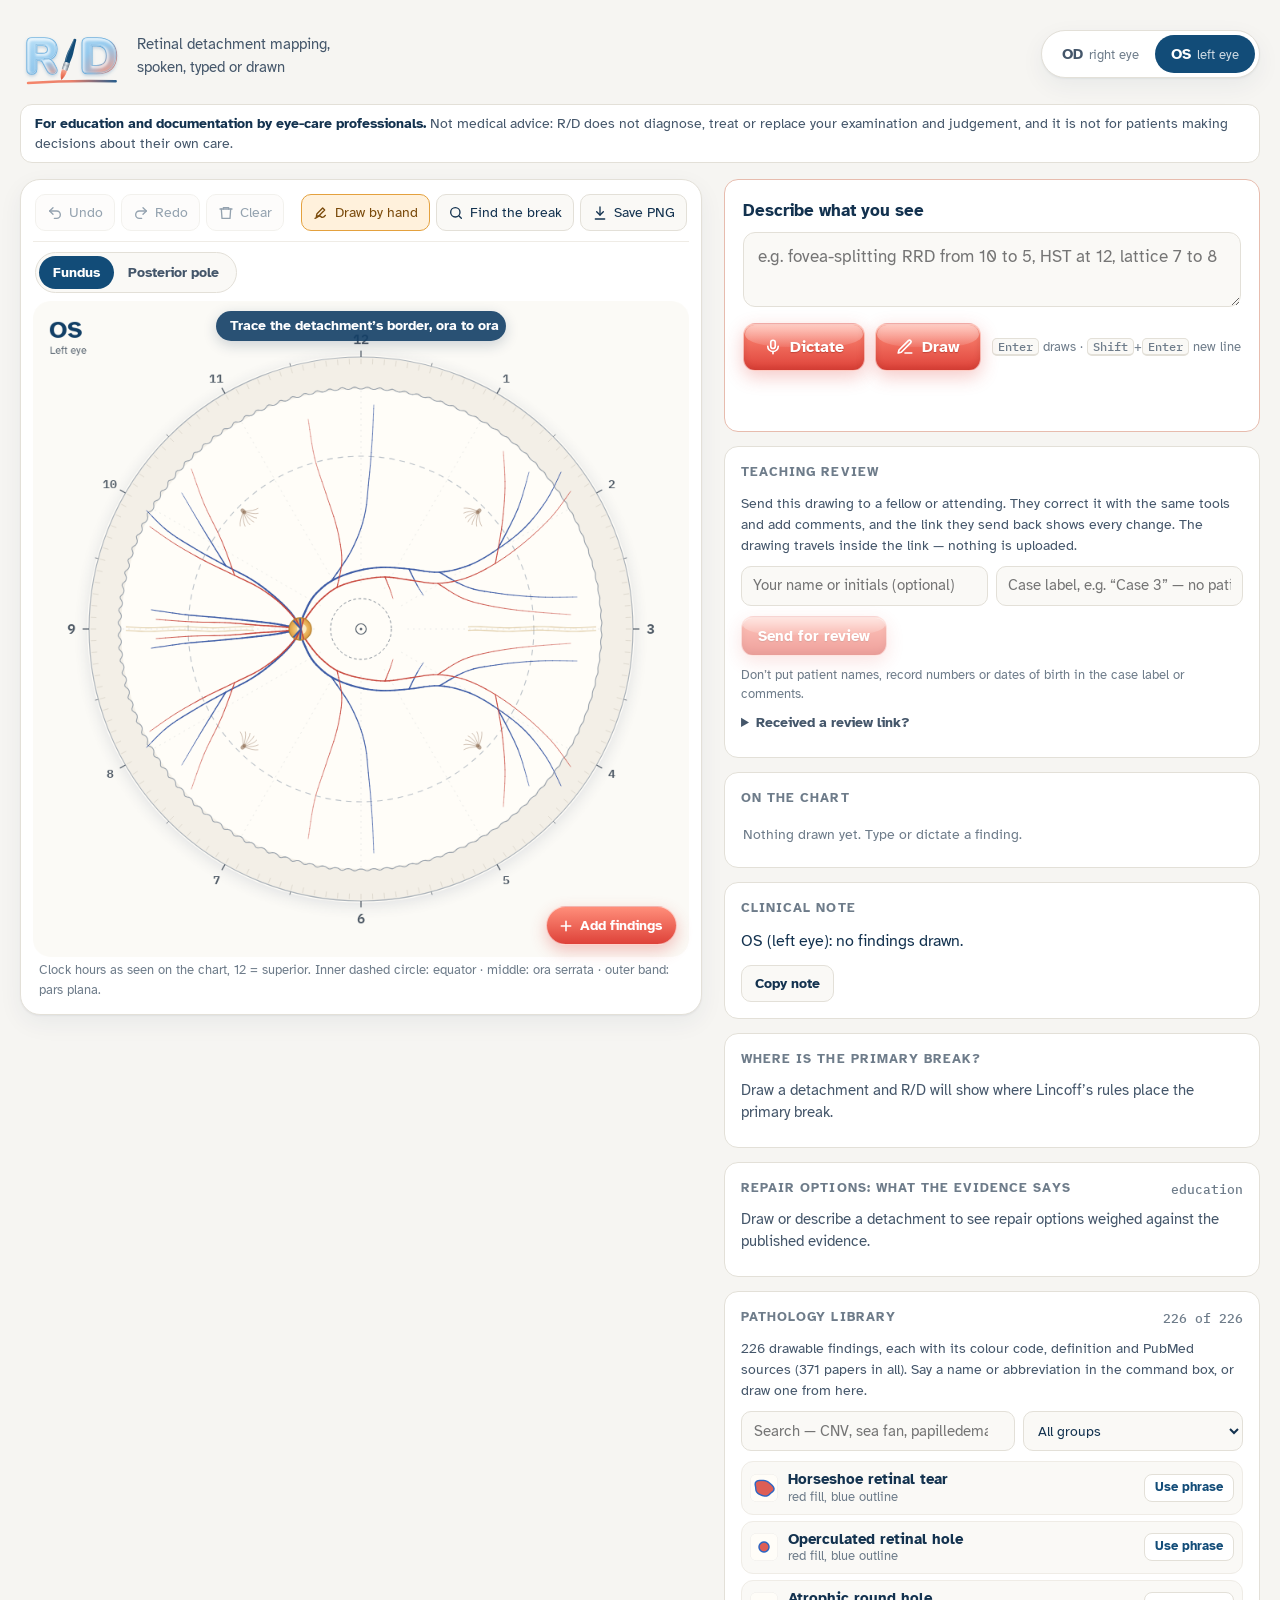
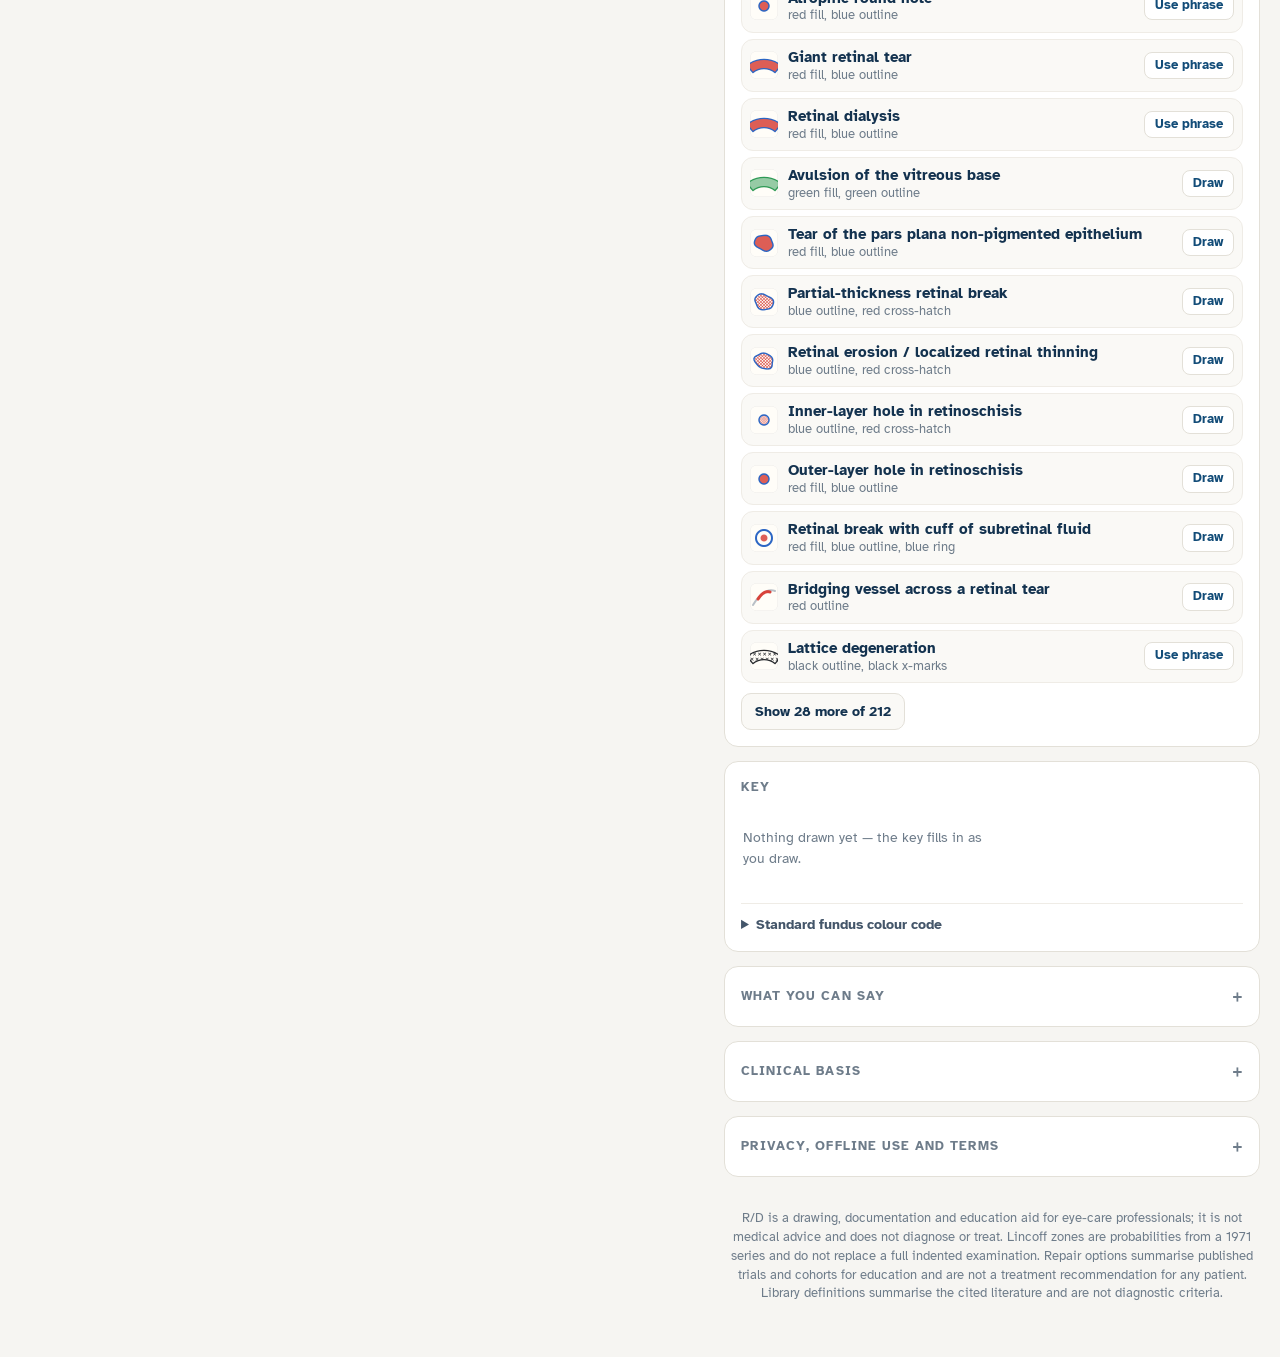
==== index.html @ 5e985b11 "Tumours: size, thickness, elevation, drusen, orange pigment and SRF Co-Authored-By: Claude Opus 5.5 " ====
<!doctype html>
<html lang="en">
<head>
<meta charset="utf-8">
<meta name="viewport" content="width=device-width, initial-scale=1, viewport-fit=cover">
<title>R/D</title>
<meta name="description" content="Retinal drawing by voice, text or hand in the standard fundus colour code: detachments with macular status and Lincoff break analysis, evidence-based repair options, a 226-entry PubMed-sourced pathology library and an auto-written clinical note.">
<meta name="theme-color" content="#F6F5F2" media="(prefers-color-scheme: light)">
<meta name="theme-color" content="#0E1620" media="(prefers-color-scheme: dark)">
<link rel="manifest" href="manifest.webmanifest">
<link rel="icon" href="icons/favicon.svg" type="image/svg+xml">
<link rel="icon" href="icons/favicon-32.png" sizes="32x32" type="image/png">
<link rel="apple-touch-icon" href="icons/apple-touch-icon.png">
<meta name="mobile-web-app-capable" content="yes">
<meta name="apple-mobile-web-app-capable" content="yes">
<meta name="apple-mobile-web-app-title" content="R/D">
<meta name="apple-mobile-web-app-status-bar-style" content="default">
<meta property="og:type" content="website">
<meta property="og:title" content="R/D — retinal detachment drawing">
<meta property="og:description" content="Draw retinal detachments by voice, text or hand in the standard colour code, with Lincoff break analysis and evidence-based repair options. Free, works offline, and nothing you draw is uploaded.">
<meta property="og:image" content="https://anthonyjohnob.github.io/R-D/og.png">
<meta property="og:image:width" content="1200">
<meta property="og:image:height" content="630">
<meta name="twitter:card" content="summary_large_image">

<style>
@font-face { font-family: "Atkinson Hyperlegible"; font-style: normal; font-weight: 400; font-display: swap; src: url(fonts/atkinson-hyperlegible-latin-400-normal.woff2) format("woff2"); }
@font-face { font-family: "Atkinson Hyperlegible"; font-style: italic; font-weight: 400; font-display: swap; src: url(fonts/atkinson-hyperlegible-latin-400-italic.woff2) format("woff2"); }
@font-face { font-family: "Atkinson Hyperlegible"; font-style: normal; font-weight: 700; font-display: swap; src: url(fonts/atkinson-hyperlegible-latin-700-normal.woff2) format("woff2"); }
@font-face { font-family: "IBM Plex Mono"; font-style: normal; font-weight: 500; font-display: swap; src: url(fonts/ibm-plex-mono-latin-500-normal.woff2) format("woff2"); }
@font-face { font-family: "IBM Plex Mono"; font-style: normal; font-weight: 600; font-display: swap; src: url(fonts/ibm-plex-mono-latin-600-normal.woff2) format("woff2"); }
/* Layout: exam-room clipboard — the chart is the hero on the left, the dictation console on the right; stacks on phones. */
:root {
  --bg: #F6F5F2;            /* R/D logo ground */
  --surface: #FFFFFF;
  --surface-2: #FAF9F6;
  --ink: #13324F;           /* navy of the logo script */
  --ink-2: #44566A;
  --muted: #6E7C8A;
  --line: #E3E0D8;
  --line-2: #EFECE6;
  --glass: #A3D3F2;         /* glassy R */
  --navy: #124C78;
  --coral: #EF7A5F;
  --red-hi: #FF8E7A;
  --red-lo: #DE4239;
  --focus: #2C66C4;
  --ok: #2F7A4B;
  --warn: #9A5B0E;
  --warn-bg: #FFF4E2;
  --chip-rd: #2C66C4;
  --chip-break: #D8423A;
  --chip-lat: #2B2F34;
  --chip-status: #124C78;
  --chip-cmd: #6E7C8A;
  --chip-bg: #F2F6FB;
  --logo-script: #124C78;
  --shadow: 0 1px 2px rgba(19, 50, 79, 0.06), 0 8px 24px rgba(19, 50, 79, 0.06);
  --font-ui: "Atkinson Hyperlegible", "Segoe UI", system-ui, -apple-system, sans-serif;
  --font-mono: "IBM Plex Mono", ui-monospace, SFMono-Regular, Menlo, Consolas, monospace;
  --radius: 14px;
}
@media (prefers-color-scheme: dark) {
  :root:not([data-theme="light"]) {
    --bg: #0E1620; --surface: #15202C; --surface-2: #1A2735; --ink: #E8EFF6; --ink-2: #B9C6D3; --muted: #8C9BAA;
    --line: #2A3847; --line-2: #223040; --navy: #9FD0F5; --focus: #7DB6F2; --ok: #7CC99A; --warn: #F0B866; --warn-bg: #2E2414;
    --chip-rd: #7DB6F2; --chip-break: #FF8E7A; --chip-lat: #D5DCE3; --chip-status: #9FD0F5; --chip-cmd: #9AA8B6; --chip-bg: #1C2A39;
    --logo-script: #CFE6FA; --shadow: 0 1px 2px rgba(0,0,0,0.3), 0 8px 24px rgba(0,0,0,0.25);
    color-scheme: dark;
  }
}
:root[data-theme="dark"] {
  --bg: #0E1620; --surface: #15202C; --surface-2: #1A2735; --ink: #E8EFF6; --ink-2: #B9C6D3; --muted: #8C9BAA;
  --line: #2A3847; --line-2: #223040; --navy: #9FD0F5; --focus: #7DB6F2; --ok: #7CC99A; --warn: #F0B866; --warn-bg: #2E2414;
  --chip-rd: #7DB6F2; --chip-break: #FF8E7A; --chip-lat: #D5DCE3; --chip-status: #9FD0F5; --chip-cmd: #9AA8B6; --chip-bg: #1C2A39;
  --logo-script: #CFE6FA; --shadow: 0 1px 2px rgba(0,0,0,0.3), 0 8px 24px rgba(0,0,0,0.25);
  color-scheme: dark;
}

* { box-sizing: border-box; }
[hidden] { display: none !important; }
body { margin: 0; }
html, body { background: var(--bg); color: var(--ink); }
body { font-family: var(--font-ui); font-size: 15px; line-height: 1.5; -webkit-font-smoothing: antialiased; }
button, input, select, textarea { font: inherit; color: inherit; }
:focus-visible { outline: 2.5px solid var(--focus); outline-offset: 2px; border-radius: 8px; }
h2 { font-size: 13px; letter-spacing: 0.08em; text-transform: uppercase; color: var(--muted); margin: 0; font-weight: 700; }

.app { max-width: 1320px; margin: 0 auto; padding-inline: 20px; padding-block: 18px 40px; }

/* header */
.top { display: flex; align-items: center; justify-content: space-between; gap: 16px; flex-wrap: wrap; padding-block: 4px 18px; }
.brand { display: flex; align-items: flex-end; gap: 16px; min-width: 0; }
.logo { height: 64px; width: auto; display: block; }
.logo-script { fill: var(--logo-script); }
.tag { margin: 0 0 8px; color: var(--ink-2); font-size: 15px; max-width: 26ch; text-wrap: balance; }
.eye-switch { display: inline-flex; background: var(--surface); border: 1px solid var(--line); border-radius: 999px; padding: 4px; box-shadow: var(--shadow); }
.eye-switch button { border: 0; background: transparent; border-radius: 999px; padding: 8px 16px; cursor: pointer; display: flex; align-items: baseline; gap: 6px; color: var(--ink-2); font-weight: 700; }
.eye-switch button span { font-weight: 400; font-size: 13px; color: var(--muted); }
.eye-switch button[aria-checked="true"] { background: var(--navy); color: var(--surface); }
.eye-switch button[aria-checked="true"] span { color: inherit; opacity: 0.8; }

/* intended use */
.intended { margin: 0 0 16px; padding: 9px 14px; border-radius: 12px; background: var(--surface); border: 1px solid var(--line); color: var(--ink-2); font-size: 13.5px; line-height: 1.45; }
.intended strong { color: var(--ink); }
.rep-gate { display: grid; gap: 10px; }
.rep-gate p { margin: 0; color: var(--ink-2); font-size: 14px; }
.rep-gate .btn-line { justify-self: start; }
.rep-how ul { margin: 6px 0; padding-left: 18px; display: grid; gap: 4px; }

/* layout */
.layout { display: grid; grid-template-columns: minmax(0, 1.12fr) minmax(0, 0.88fr); gap: 22px; align-items: start; }
.chart-card { position: sticky; top: calc(env(safe-area-inset-top, 0px) + 12px); background: var(--surface); border: 1px solid var(--line); border-radius: 20px; box-shadow: var(--shadow); padding: 12px; min-width: 0; }
.console { display: grid; gap: 14px; min-width: 0; }
.card { background: var(--surface); border: 1px solid var(--line); border-radius: var(--radius); padding: 16px; min-width: 0; }

/* chart */
.chart-tools { display: flex; align-items: center; gap: 6px; flex-wrap: wrap; padding: 2px 2px 10px; border-bottom: 1px solid var(--line-2); }
.tool { display: inline-flex; align-items: center; gap: 6px; border: 1px solid var(--line); background: var(--surface-2); border-radius: 10px; padding: 7px 11px; cursor: pointer; font-size: 14px; color: var(--ink); }
.tool:hover:not(:disabled) { border-color: var(--focus); }
.tool:disabled { opacity: 0.45; cursor: default; }
.tool svg { width: 16px; height: 16px; flex: none; }
.tool[aria-pressed="true"] { background: #FFF1DC; border-color: #E4A13E; color: #7A4A0B; }
.tools-gap { flex: 1; }
.chart-wrap { position: relative; padding-top: 8px; }
#chart { border-radius: 14px; }
#chart { width: 100%; max-width: 100%; aspect-ratio: 1; display: block; touch-action: manipulation; }

/* drawing by hand */
.stage { position: relative; -webkit-user-select: none; user-select: none; -webkit-touch-callout: none; }
#ink { position: absolute; left: 0; top: 0; width: 100%; aspect-ratio: 1; pointer-events: none; border-radius: 14px; }
#chart.inking { touch-action: none; cursor: crosshair; }
.ink-hint { position: absolute; top: 10px; left: 50%; transform: translateX(-50%); z-index: 2; display: flex; align-items: center; gap: 8px; width: max-content; max-width: calc(100% - 20px);
  background: rgba(18, 63, 102, 0.9); color: #fff; border-radius: 999px; padding: 6px 7px 6px 14px; font-size: 13.5px; font-weight: 700; line-height: 1.3; box-shadow: 0 4px 14px rgba(19, 50, 79, 0.2); pointer-events: none; }
.ink-hint .t { min-width: 0; }
.ink-hint button { pointer-events: auto; flex: none; border: 0; background: rgba(255, 255, 255, 0.2); color: #fff; border-radius: 999px; padding: 4px 11px; font-weight: 700; font-size: 13px; cursor: pointer; }
.ink-hint button:hover { background: rgba(255, 255, 255, 0.32); }
.pal-fab { position: absolute; right: 12px; bottom: 12px; z-index: 2; display: inline-flex; align-items: center; gap: 6px; border: 1px solid rgba(255,255,255,0.6); border-radius: 999px; padding: 8px 14px 8px 11px;
  background: linear-gradient(180deg, var(--red-hi), var(--red-lo)); color: #fff; font-weight: 700; font-size: 14px; cursor: pointer; box-shadow: 0 6px 16px rgba(222, 66, 57, 0.3); }
.pal-fab svg { width: 16px; height: 16px; }
.palette { position: absolute; z-index: 3; width: 268px; max-width: calc(100% - 16px); background: color-mix(in srgb, var(--surface) 95%, transparent); -webkit-backdrop-filter: blur(8px); backdrop-filter: blur(8px);
  border: 1px solid var(--line); border-radius: 14px; box-shadow: 0 12px 32px rgba(19, 50, 79, 0.18); padding: 8px; }
.palette.docked { position: relative; inset: auto !important; width: auto; max-width: none; margin-top: 8px; box-shadow: var(--shadow); }
.palette.min > :not(.pal-head), .palette.tucked > :not(.pal-head) { display: none; }
.palette.tucked .pal-sub { color: #9A4E1C; font-weight: 700; }
.palette.fade { opacity: 0.22; pointer-events: none; transition: opacity 0.15s; }
.palette.min .pal-head { padding-bottom: 2px; }
.pal-head { display: flex; align-items: center; gap: 6px; padding: 0 0 6px 4px; cursor: grab; touch-action: none; }
.palette.docked .pal-head { cursor: default; }
.pal-head strong { font-size: 14px; flex: none; }
.pal-sub { color: var(--muted); font-size: 11.5px; flex: 1; min-width: 0; white-space: nowrap; overflow: hidden; text-overflow: ellipsis; }
.pal-btn { flex: none; border: 0; background: transparent; color: var(--muted); font-size: 19px; line-height: 1; width: 28px; height: 28px; border-radius: 8px; cursor: pointer; }
.pal-btn:hover { background: var(--surface-2); color: var(--ink); }
.pal-grid { display: grid; grid-template-columns: repeat(5, minmax(0, 1fr)); gap: 3px; }
.pal-tile { display: grid; justify-items: center; align-content: start; gap: 2px; min-width: 0; border: 1px solid var(--line-2); background: var(--surface-2); border-radius: 9px; padding: 4px 1px 3px;
  cursor: grab; touch-action: none; font-size: 10px; font-weight: 700; line-height: 1.1; color: var(--ink-2); text-align: center; min-height: 46px; }
.pal-tile canvas { width: 24px !important; height: 24px !important; }
.palette.docked .pal-tile { min-height: 54px; font-size: 10.5px; }
.palette.docked .pal-tile canvas { width: 28px !important; height: 28px !important; }
.pal-tile span { overflow-wrap: anywhere; }
.pal-tile:hover { border-color: var(--focus); }
.pal-tile:active { cursor: grabbing; }
.pal-tile canvas, .pal-res canvas { width: 28px; height: 28px; flex: none; background: #FFFDF8; border-radius: 7px; box-shadow: inset 0 0 0 1px rgba(0,0,0,0.06); }
.pal-tile[aria-pressed="true"], .pal-res[aria-pressed="true"] { border-color: #E4A13E; background: #FFF1DC; color: #7A4A0B; }
.pal-more-ic { width: 24px; height: 24px; display: grid; place-items: center; color: var(--navy); }
.pal-more-ic svg { width: 18px; height: 18px; }
.pal-more { margin-top: 6px; }
.pal-more input { width: 100%; border: 1.5px solid var(--line); border-radius: 9px; padding: 6px 10px; background: var(--surface-2); font-size: 14px; }
.pal-more input:focus { outline: none; border-color: var(--focus); }
.pal-results { list-style: none; margin: 6px 0 0; padding: 0; display: grid; gap: 3px; max-height: 176px; overflow: auto; }
.pal-res { display: flex; align-items: center; gap: 8px; width: 100%; border: 1px solid var(--line-2); background: var(--surface-2); border-radius: 9px; padding: 4px 8px 4px 5px; cursor: grab; touch-action: none; font-size: 13px; text-align: left; color: var(--ink); }
.pal-status { margin-top: 8px; display: grid; gap: 5px; border-top: 1px solid var(--line-2); padding-top: 7px; }
.pal-row { display: flex; align-items: center; gap: 6px; }
.pal-lab { font-weight: 700; font-size: 12.5px; width: 40px; flex: none; }
.pal-row.need .pal-lab { color: var(--warn); }
.pal-note { margin: 0; font-size: 11.5px; color: var(--muted); }
.seg { display: inline-flex; flex: 1; min-width: 0; border: 1px solid var(--line); border-radius: 9px; overflow: hidden; background: var(--surface); }
.seg button { flex: 1 1 0; min-width: 0; border: 0; border-left: 1px solid var(--line-2); background: transparent; padding: 5px 4px; font-size: 12.5px; font-weight: 700; color: var(--ink-2); cursor: pointer; }
.seg button:first-child { border-left: 0; }
.seg button:hover { background: var(--surface-2); }
.seg button[aria-pressed="true"] { background: var(--navy); color: var(--surface); }
.need .seg { border-color: #E4A13E; box-shadow: 0 0 0 2px color-mix(in srgb, #E4A13E 22%, transparent); }
.pal-ghost { position: fixed; left: 0; top: 0; z-index: 50; pointer-events: none; width: 40px; height: 40px; border-radius: 10px; background: #FFFDF8; box-shadow: 0 8px 18px rgba(0,0,0,0.28); display: grid; place-items: center; }
.pal-ghost canvas { width: 32px; height: 32px; }
.pal-ghost .pal-more-ic { color: #124C78; }
.chart-foot { margin: 4px 6px 2px; color: var(--muted); font-size: 13px; }

/* chart view switch */
.view-row { display: flex; align-items: center; justify-content: space-between; gap: 8px; padding: 10px 2px 0; }
.view-switch { display: inline-flex; background: var(--surface-2); border: 1px solid var(--line); border-radius: 999px; padding: 3px; }
.view-switch button { border: 0; background: transparent; border-radius: 999px; padding: 6px 14px; cursor: pointer; font-weight: 700; font-size: 14px; color: var(--ink-2); display: inline-flex; align-items: center; gap: 6px; }
.view-switch button[aria-checked="true"] { background: var(--navy); color: var(--surface); }
.dot { width: 8px; height: 8px; border-radius: 50%; background: var(--coral); box-shadow: 0 0 0 3px color-mix(in srgb, var(--coral) 25%, transparent); }
.mini { border: 1px solid var(--line); background: var(--surface); border-radius: 8px; padding: 3px 10px; cursor: pointer; font-size: 13px; font-weight: 700; color: var(--navy); }
.mini:hover { border-color: var(--focus); }

/* command console */
.command { padding: 18px; border-color: color-mix(in srgb, var(--coral) 35%, var(--line)); }
.command label { display: block; font-weight: 700; font-size: 17px; margin-bottom: 8px; }
.cmd-box { position: relative; }
#cmd { width: 100%; resize: vertical; min-height: 64px; max-height: 220px; border: 1.5px solid var(--line); border-radius: 12px; padding: 12px 14px; background: var(--surface-2); font-size: 17px; line-height: 1.45; }
#cmd:focus { outline: none; border-color: var(--focus); box-shadow: 0 0 0 3px color-mix(in srgb, var(--focus) 20%, transparent); }
.cmd-actions { display: flex; gap: 10px; margin-top: 10px; flex-wrap: wrap; align-items: center; }
.glass {
  position: relative; overflow: hidden; border: 1px solid rgba(255, 255, 255, 0.55); border-radius: 12px; padding: 11px 20px; min-height: 46px;
  color: #fff; font-weight: 700; font-size: 16px; cursor: pointer; display: inline-flex; align-items: center; gap: 8px;
  background: linear-gradient(180deg, var(--red-hi) 0%, var(--red-lo) 100%);
  box-shadow: 0 6px 18px rgba(222, 66, 57, 0.28), inset 0 -2px 6px rgba(120, 20, 10, 0.18), inset 0 1px 0 rgba(255, 255, 255, 0.6);
  text-shadow: 0 1px 1px rgba(120, 20, 10, 0.35); transition: transform 0.15s ease, box-shadow 0.15s ease;
}
.glass::before { content: ""; position: absolute; inset: 1px 1px 52% 1px; border-radius: 11px 11px 40% 40% / 11px 11px 14px 14px; background: linear-gradient(180deg, rgba(255,255,255,0.55), rgba(255,255,255,0.08)); pointer-events: none; }
.glass:hover { transform: translateY(-1px); box-shadow: 0 9px 22px rgba(222, 66, 57, 0.34), inset 0 -2px 6px rgba(120, 20, 10, 0.18), inset 0 1px 0 rgba(255, 255, 255, 0.6); }
.glass:active { transform: translateY(0); }
.glass svg { width: 18px; height: 18px; position: relative; }
.glass span { position: relative; }
.glass.listening { animation: pulse 1.4s ease-in-out infinite; }
@keyframes pulse { 0%, 100% { box-shadow: 0 0 0 0 rgba(222, 66, 57, 0.45), inset 0 1px 0 rgba(255,255,255,.6); } 50% { box-shadow: 0 0 0 9px rgba(222, 66, 57, 0), inset 0 1px 0 rgba(255,255,255,.6); } }
.hint { color: var(--muted); font-size: 13px; margin-left: auto; }
kbd { font-family: var(--font-mono); font-size: 12px; border: 1px solid var(--line); border-bottom-width: 2px; border-radius: 5px; padding: 0 5px; background: var(--surface-2); }

.live { margin-top: 12px; min-height: 30px; display: grid; gap: 8px; }
.live-head { font-size: 12.5px; color: var(--muted); letter-spacing: 0.06em; text-transform: uppercase; font-weight: 700; display: flex; gap: 8px; align-items: center; }
.via { text-transform: none; letter-spacing: 0; font-weight: 700; color: var(--navy); background: var(--chip-bg); border-radius: 999px; padding: 1px 8px; }
.chips { display: flex; flex-wrap: wrap; gap: 6px; }
.chip { --c: var(--chip-cmd); display: inline-flex; align-items: center; gap: 6px; border: 1px solid color-mix(in srgb, var(--c) 40%, transparent); background: color-mix(in srgb, var(--c) 9%, var(--surface)); color: var(--ink); border-radius: 999px; padding: 4px 11px; font-size: 14px; font-variant-numeric: tabular-nums; }
.chip::before { content: ""; width: 8px; height: 8px; border-radius: 50%; background: var(--c); flex: none; }
.chip.k-rd, .chip.k-chd { --c: var(--chip-rd); }
.chip.k-hst, .chip.k-grt, .chip.k-dia, .chip.k-oph, .chip.k-hole { --c: var(--chip-break); }
.chip.k-lat, .chip.k-pav { --c: var(--chip-lat); }
.chip.k-status, .chip.k-eye, .chip.k-mod { --c: var(--chip-status); }
.chip.k-remove { --c: var(--coral); }
.chip.k-vh { --c: #34915A; }
.chip.k-laser, .chip.k-cryo, .chip.k-buckle { --c: #7A5536; }
.chip.k-pvr, .chip.k-tuft { --c: var(--chip-rd); }
.chip.k-cat { --c: #8A5A33; }
.chip.unknown { --c: var(--muted); border-style: dashed; color: var(--muted); }
.msg { font-size: 14px; color: var(--ink-2); }
.msg.warn { color: var(--warn); background: var(--warn-bg); border-radius: 10px; padding: 8px 12px; }
.msg.ok { color: var(--ok); }
.heard { font-size: 14px; color: var(--muted); font-style: italic; }

.claude-opt { display: flex; gap: 8px; align-items: center; margin-top: 10px; font-size: 13.5px; color: var(--ink-2); }

/* findings */
.card-head { display: flex; align-items: center; justify-content: space-between; gap: 10px; margin-bottom: 10px; }
.count { font-family: var(--font-mono); font-size: 12.5px; color: var(--muted); }
#findings { list-style: none; margin: 0; padding: 0; display: grid; gap: 8px; }
.f { display: grid; grid-template-columns: 28px minmax(0, 1fr) auto; gap: 10px; align-items: start; padding: 10px; border: 1px solid var(--line-2); border-radius: 12px; background: var(--surface-2); }
.f:hover, .f:focus-within { border-color: color-mix(in srgb, var(--coral) 55%, var(--line)); }
.f canvas { width: 28px; height: 28px; background: #FFFDF8; border-radius: 7px; box-shadow: inset 0 0 0 1px rgba(0,0,0,0.06); }
.f-title { font-weight: 700; font-size: 15px; }
.f-sub { color: var(--muted); font-size: 13.5px; }
.f-edit { display: flex; flex-wrap: wrap; gap: 8px; margin-top: 8px; align-items: center; }
.f-edit label { font-size: 12.5px; color: var(--muted); display: inline-flex; gap: 5px; align-items: center; }
.f-edit input[type="number"] { width: 62px; border: 1px solid var(--line); border-radius: 8px; padding: 3px 6px; background: var(--surface); font-family: var(--font-mono); font-size: 13.5px; }
.f-edit select { border: 1px solid var(--line); border-radius: 8px; padding: 4px 6px; background: var(--surface); font-size: 13.5px; max-width: 100%; }
.del { border: 0; background: transparent; color: var(--muted); cursor: pointer; border-radius: 8px; padding: 4px 6px; font-size: 18px; line-height: 1; }
.del:hover { color: var(--red-lo); background: color-mix(in srgb, var(--red-lo) 10%, transparent); }
.empty { color: var(--muted); font-size: 14px; padding: 6px 2px; }

/* note + lincoff */
#note { margin: 0 0 12px; font-size: 15.5px; line-height: 1.6; max-width: 70ch; }
.btn-line { border: 1px solid var(--line); background: var(--surface-2); border-radius: 10px; padding: 7px 13px; cursor: pointer; font-weight: 700; font-size: 14px; color: var(--ink); }
.btn-line:hover { border-color: var(--focus); }
.lin-rule { display: flex; gap: 10px; align-items: baseline; flex-wrap: wrap; margin: 2px 0 6px; }
.lin-rule strong { font-size: 16px; }
.pct { font-family: var(--font-mono); font-weight: 600; color: #8A5612; background: #FFF1DC; border-radius: 6px; padding: 0 6px; font-size: 13px; }
.lin-text { margin: 0 0 8px; color: var(--ink-2); font-size: 14.5px; }
.lin-verdict { margin: 0 0 12px; font-size: 14.5px; font-weight: 700; }
.lin-verdict.good { color: var(--ok); }
.lin-verdict.bad { color: var(--warn); }

/* teaching review */
.review-bar { display: flex; align-items: center; gap: 8px 10px; flex-wrap: wrap; margin: 0 0 10px; padding: 9px 10px 9px 14px; border-radius: 14px;
  background: color-mix(in srgb, #7A5CC0 10%, var(--surface)); border: 1px solid color-mix(in srgb, #7A5CC0 40%, var(--line)); }
.rb-who { display: grid; flex: 1 1 220px; min-width: 0; line-height: 1.3; }
.rb-who strong { font-size: 14.5px; overflow-wrap: anywhere; }
.rb-who span { font-size: 12.5px; color: var(--ink-2); }
.rb-seg { flex: 0 0 auto; min-width: 180px; }
.review-bar .mini[aria-pressed="true"] { background: #FFF1DC; border-color: #E4A13E; color: #7A4A0B; }
.rb-acts { display: flex; flex-wrap: wrap; gap: 8px; flex: 1 1 auto; justify-content: flex-end; }
.rb-acts .mini { padding: 6px 12px; }
.rb-acts .mini.primary { background: var(--navy); border-color: var(--navy); color: var(--surface); }
.review-bar.asking { border-color: var(--coral); }
.review-card.active { border-color: color-mix(in srgb, #7A5CC0 45%, var(--line)); box-shadow: 0 0 0 3px color-mix(in srgb, #7A5CC0 10%, transparent); }
.rv-intro, .rv-meta { margin: 0 0 10px; color: var(--ink-2); font-size: 14px; }
.rv-meta { font-weight: 700; color: var(--ink); }
.rv-fields { display: flex; gap: 8px; flex-wrap: wrap; margin: 0 0 10px; }
.rv-in, .rv-link { flex: 1 1 200px; min-width: 0; border: 1.5px solid var(--line); border-radius: 10px; padding: 8px 11px; background: var(--surface-2); font-size: 14.5px; }
.rv-in:focus, .rv-link:focus, .rv-fbin:focus, .rv-cm textarea:focus { outline: none; border-color: var(--focus); box-shadow: 0 0 0 3px color-mix(in srgb, var(--focus) 20%, transparent); }
.rv-actions { display: flex; gap: 8px; flex-wrap: wrap; align-items: center; margin: 4px 0 10px; }
.glass.small { min-height: 40px; padding: 8px 16px; font-size: 15px; }
a.glass { text-decoration: none; }
.feedback p { margin: 0 0 12px; font-size: 15px; line-height: 1.45; color: var(--ink-2); }
.feedback .fb-note { margin: 12px 0 0; font-size: 13px; }
.glass:disabled { opacity: 0.5; cursor: default; transform: none; }
.rv-linkrow { display: flex; gap: 8px; align-items: center; margin: 0 0 10px; }
.rv-link { font-family: var(--font-mono); font-size: 12px; color: var(--ink-2); }
.rv-len { font-size: 12px; color: var(--muted); white-space: nowrap; }
.rv-warn { margin: 0 0 8px; font-size: 12.5px; color: var(--muted); }
.rv-open > summary { cursor: pointer; font-weight: 700; font-size: 14px; color: var(--ink-2); margin-bottom: 8px; }
.rv-h { font-size: 13px; letter-spacing: 0.06em; text-transform: uppercase; color: var(--muted); margin: 14px 0 6px; }
.rv-list, .rv-cms { list-style: none; margin: 0; padding: 0; display: grid; gap: 6px; }
.rv-ch { display: flex; gap: 8px; align-items: baseline; padding: 7px 10px; border-radius: 10px; background: var(--surface-2); border: 1px solid var(--line-2); font-size: 14px; }
.rv-kind { flex: none; font-size: 11px; font-weight: 700; letter-spacing: 0.05em; text-transform: uppercase; border-radius: 6px; padding: 1px 6px; color: #fff; }
.k-added .rv-kind { background: #2F8A4E; } .k-removed .rv-kind { background: #C8382F; } .k-changed .rv-kind { background: #C77A12; }
.rv-cm { padding: 8px 10px; border-radius: 10px; background: var(--surface-2); border: 1px solid var(--line-2); display: grid; gap: 6px; }
.rv-cm p { margin: 0; font-size: 14px; }
.rv-cm-h { display: flex; align-items: center; gap: 8px; }
.rv-pin { flex: none; width: 22px; height: 22px; border-radius: 50%; background: #E0603F; color: #fff; font-weight: 700; font-size: 12.5px; display: grid; place-items: center; }
.rv-on { flex: 1; font-size: 12.5px; color: var(--muted); }
.rv-cm textarea, .rv-fbin { width: 100%; border: 1.5px solid var(--line); border-radius: 9px; padding: 7px 10px; background: var(--surface); font-size: 14px; resize: vertical; }
.rv-fbin { margin-bottom: 8px; }
.rv-notes { margin: 12px 0 6px; font-size: 13.5px; color: var(--ink-2); }
.rv-notes > summary { cursor: pointer; font-weight: 700; }
.rv-notes p { margin: 6px 0; }
.rv-fb { margin: 0 0 10px; padding: 10px 14px; border-left: 3px solid #7A5CC0; background: var(--surface-2); border-radius: 0 10px 10px 0; font-size: 14.5px; white-space: pre-wrap; }

/* PVD prompt + repair options */
.ask, .rep-q { display: flex; align-items: center; gap: 8px; flex-wrap: wrap; border-radius: 10px; padding: 8px 10px; background: var(--surface-2); border: 1px solid var(--line-2); }
.ask.need, .rep-q.need { background: var(--warn-bg); border-color: color-mix(in srgb, #E4A13E 55%, transparent); }
.ask .q, .rep-q .q { font-weight: 700; font-size: 14px; flex: 1 1 180px; }
.ask .seg, .rep-q .seg { flex: 2 1 250px; }
.rep-ask { display: grid; gap: 6px; margin-bottom: 10px; }
.rep-facts { margin: 4px 0 10px; }
.rep-list { list-style: none; margin: 0; padding: 0; display: grid; gap: 8px; }
.rep-opt { border: 1px solid var(--line-2); border-radius: 12px; padding: 10px 12px; background: var(--surface-2); }
.rep-opt.t-favoured { border-color: color-mix(in srgb, var(--ok) 50%, var(--line)); background: color-mix(in srgb, var(--ok) 7%, var(--surface)); }
.rep-opt.t-less, .rep-opt.t-pending { background: var(--surface); }
.rep-h { display: flex; gap: 10px; align-items: baseline; justify-content: space-between; flex-wrap: wrap; }
.rep-h strong { font-size: 15.5px; }
.rep-tier { font-size: 11.5px; font-weight: 700; letter-spacing: 0.05em; text-transform: uppercase; color: var(--muted); }
.t-favoured .rep-tier { color: var(--ok); }
.t-less .rep-tier, .t-pending .rep-tier { color: var(--warn); }
.rep-why { margin: 6px 0 0; padding: 0; list-style: none; display: grid; gap: 5px; font-size: 13.5px; color: var(--ink-2); line-height: 1.45; }
.rep-why li { padding-left: 16px; position: relative; }
.rep-why li::before { position: absolute; left: 0; top: 0; font-weight: 700; }
.rep-why li.pro::before { content: "+"; color: var(--ok); }
.rep-why li.con::before { content: "\2212"; color: var(--warn); }
.rep-why li.neu::before { content: "\00B7"; color: var(--muted); }
.rep-none { margin: 6px 0 0; font-size: 13px; color: var(--muted); }
.rep-refs a { font-size: 10.5px; font-weight: 700; vertical-align: super; line-height: 0; color: var(--navy); text-decoration: none; padding: 0 1px; }
.rep-refs a:hover { text-decoration: underline; }
.rep-refs a + a::before { content: ","; color: var(--muted); }
.rep-timing { margin: 12px 0 4px; font-size: 14px; color: var(--ink-2); }
.rep-timing strong { color: var(--ink); }
.rep-more { margin-top: 8px; font-size: 13.5px; color: var(--ink-2); }
.rep-more > summary { cursor: pointer; font-weight: 700; color: var(--ink-2); }
.rep-more p { margin: 6px 0; }
.rep-disc { margin: 10px 0 0; font-size: 12.5px; color: var(--muted); }

/* pathology library */
.lib-intro { margin: 0 0 10px; color: var(--ink-2); font-size: 14px; }
.lib-tools { display: flex; gap: 8px; flex-wrap: wrap; margin-bottom: 10px; }
#libSearch { flex: 1 1 220px; min-width: 0; border: 1.5px solid var(--line); border-radius: 10px; padding: 8px 12px; background: var(--surface-2); font-size: 15px; }
#libSearch:focus { outline: none; border-color: var(--focus); box-shadow: 0 0 0 3px color-mix(in srgb, var(--focus) 20%, transparent); }
#libGroup { flex: 0 1 220px; min-width: 0; border: 1px solid var(--line); border-radius: 10px; padding: 8px 10px; background: var(--surface-2); font-size: 14px; }
#libList { list-style: none; margin: 0 0 10px; padding: 0; display: grid; gap: 6px; }
.lib-item { border: 1px solid var(--line-2); border-radius: 12px; background: var(--surface-2); }
.lib-row { display: flex; align-items: center; gap: 6px; padding: 6px 8px 6px 6px; }
.lib-head { flex: 1; min-width: 0; display: flex; align-items: center; gap: 10px; border: 0; background: transparent; text-align: left; cursor: pointer; padding: 2px; border-radius: 8px; color: var(--ink); }
.lib-head canvas, .key-row canvas { width: 28px; height: 28px; flex: none; border-radius: 7px; box-shadow: inset 0 0 0 1px rgba(0,0,0,0.06); }
.lib-name { display: grid; font-weight: 700; font-size: 14.5px; line-height: 1.3; min-width: 0; }
.lib-code { font-weight: 400; font-size: 12.5px; color: var(--muted); }
.lib-actions { flex: none; }
.lib-auto { font-size: 12px; color: var(--muted); }
.lib-det { padding: 2px 12px 12px 44px; font-size: 13.5px; color: var(--ink-2); }
.lib-det p { margin: 6px 0; }
.lib-det code { font-family: var(--font-mono); font-size: 12px; background: var(--chip-bg); border-radius: 5px; padding: 0 4px; color: var(--ink); }
.lib-refs { margin: 4px 0 0; padding-left: 18px; display: grid; gap: 4px; font-size: 12.5px; }
.lib-refs a { color: var(--navy); }
.lib-refs-h { margin-bottom: 0 !important; }

/* key */
.key { display: grid; grid-template-columns: repeat(auto-fill, minmax(220px, 1fr)); gap: 8px 14px; }
.key-row { display: flex; gap: 10px; align-items: center; min-width: 0; }
.key-name { font-weight: 700; font-size: 14px; line-height: 1.25; }
.key-code { color: var(--muted); font-size: 12.5px; line-height: 1.3; }
.code-std { margin-top: 14px; border-top: 1px solid var(--line-2); padding-top: 10px; }
.code-std > summary { cursor: pointer; font-weight: 700; font-size: 14px; color: var(--ink-2); }
.code-note { color: var(--muted); font-size: 12.5px; margin: 10px 0 0; }

/* reference */
details.card > summary { cursor: pointer; list-style: none; display: flex; align-items: center; justify-content: space-between; }
details.card > summary::-webkit-details-marker { display: none; }
details.card > summary::after { content: "+"; font-family: var(--font-mono); color: var(--muted); font-size: 18px; }
details.card[open] > summary::after { content: "–"; }
.legend-grid { display: grid; grid-template-columns: minmax(0, 1fr); gap: 7px; margin-top: 10px; }
.lg { display: flex; gap: 10px; align-items: baseline; font-size: 13.5px; color: var(--ink-2); line-height: 1.4; }
.lg .sw { transform: translateY(3px); }
.lg strong { color: var(--ink); }
.sw { width: 26px; height: 16px; border-radius: 4px; flex: none; border: 1.5px solid transparent; }
.guide { margin-top: 12px; display: grid; gap: 12px; }
.guide h3 { margin: 0 0 4px; font-size: 14.5px; }
.guide ul { margin: 0; padding-left: 18px; color: var(--ink-2); font-size: 14px; }
.guide code { font-family: var(--font-mono); font-size: 13px; background: var(--chip-bg); border-radius: 5px; padding: 0 5px; color: var(--ink); }
.refs { margin: 12px 0 0; padding-left: 18px; font-size: 14px; color: var(--ink-2); display: grid; gap: 6px; }
.refs a { color: var(--navy); }
.foot { color: var(--muted); font-size: 12.5px; margin-top: 18px; text-align: center; }

.toast { position: fixed; left: 50%; bottom: calc(env(safe-area-inset-bottom, 0px) + 22px); transform: translateX(-50%) translateY(20px); background: var(--ink); color: var(--bg); padding: 10px 16px; border-radius: 12px; font-size: 14px; opacity: 0; transition: opacity .2s, transform .2s; pointer-events: none; z-index: 10; max-width: calc(100% - 32px); }
.toast.show { opacity: 1; transform: translateX(-50%) translateY(0); }
.sr { position: absolute; width: 1px; height: 1px; overflow: hidden; clip: rect(0 0 0 0); white-space: nowrap; }

@media (max-width: 980px) {
  .layout { grid-template-columns: minmax(0, 1fr); }
  .chart-card { position: relative; top: 0; }
  .logo { height: 52px; }
  .hint { display: none; }
}
@media (max-width: 520px) {
  .app { padding-inline: 16px; }
  .ink-hint { font-size: 12.5px; top: 6px; }
  .pal-tile { font-size: 10px; }
  .brand { flex-wrap: wrap; gap: 4px; }
  .tag { margin: 0; }
  .tool .lbl { display: none; }
  .chart-card { padding: 8px; }
  .glass { flex: 1 1 auto; justify-content: center; }
}
@media (prefers-reduced-motion: reduce) { * { animation: none !important; transition: none !important; } }

</style>
</head>
<body>

<div class="app">
  <header class="top">
    <div class="brand">
      <svg class="logo" xmlns="http://www.w3.org/2000/svg" viewBox="-12 -4 303 192" role="img" aria-label="R/D">
<defs>
<linearGradient id="rdG" gradientUnits="userSpaceOnUse" x1="0" y1="12" x2="40" y2="160"><stop offset="0" stop-color="#D3EDFB"/><stop offset=".5" stop-color="#A3D3F2"/><stop offset="1" stop-color="#8CC3EA"/></linearGradient>
<radialGradient id="rdC1" gradientUnits="userSpaceOnUse" cx="256" cy="160" r="96"><stop offset="0" stop-color="#FA8E72" stop-opacity=".95"/><stop offset=".55" stop-color="#F7A08C" stop-opacity=".45"/><stop offset="1" stop-color="#F7A08C" stop-opacity="0"/></radialGradient>
<radialGradient id="rdC2" gradientUnits="userSpaceOnUse" cx="84" cy="162" r="50"><stop offset="0" stop-color="#FA8E72" stop-opacity=".8"/><stop offset="1" stop-color="#FA8E72" stop-opacity="0"/></radialGradient>
<linearGradient id="rdRim" gradientUnits="userSpaceOnUse" x1="0" y1="0" x2="277" y2="160"><stop offset="0" stop-color="#78B7E2"/><stop offset=".78" stop-color="#6EAEDC"/><stop offset="1" stop-color="#E9775E"/></linearGradient>
<linearGradient id="rdSpec" x1="0" y1="0" x2="0" y2="1"><stop offset="0" stop-color="#fff" stop-opacity=".9"/><stop offset="1" stop-color="#fff" stop-opacity="0"/></linearGradient>
<linearGradient id="rdLine" gradientUnits="userSpaceOnUse" x1="12" y1="0" x2="275" y2="0"><stop offset="0" stop-color="#F6866B"/><stop offset=".5" stop-color="#E9806C"/><stop offset="1" class="logo-line-end" stop-color="#2B5E8C"/></linearGradient>
<clipPath id="rdClip"><path d="M23.4 151.4Q16.8 151.4 13.2 147.7Q9.6 144 9.6 137.4V58.2Q9.6 51.4 13.3 47.8Q16.9 44.2 23.6 44.2H60.5Q78.5 44.2 88.3 53.1Q98.1 61.9 98.1 77.3Q98.1 87.5 93.6 94.9Q89.2 102.2 80.9 106.2Q72.5 110.2 60.5 110.2L61.7 107.6H68.9Q75.4 107.6 80.3 110.6Q85.2 113.7 88.5 119.9L96 133.5Q98.4 137.9 98.2 142Q98 146.1 95 148.8Q92 151.4 86 151.4Q80.3 151.4 76.6 149Q72.9 146.6 70.1 141.5L56.3 116.3Q54.6 113.1 51.8 111.8Q49.1 110.6 45.5 110.6H37.2V137.4Q37.2 144 33.7 147.7Q30.3 151.4 23.4 151.4ZM37.2 91.1H55.5Q63.4 91.1 67.6 87.9Q71.8 84.7 71.8 78.2Q71.8 71.8 67.6 68.6Q63.4 65.4 55.5 65.4H37.2Z M189.6 150Q182.6 150 179 146.3Q175.3 142.6 175.3 135.7V58.6Q175.3 51.6 179 47.9Q182.6 44.2 189.6 44.2H219Q246.6 44.2 261.7 58Q276.8 71.8 276.8 97.1Q276.8 109.7 272.9 119.5Q269.1 129.4 261.7 136.2Q254.2 142.9 243.5 146.5Q232.8 150 219 150ZM202.8 127.6H217.3Q225.2 127.6 231 125.7Q236.7 123.8 240.6 120Q244.4 116.3 246.3 110.5Q248.2 104.8 248.2 97.1Q248.2 81.5 240.5 74.1Q232.8 66.7 217.3 66.7H202.8Z"/></clipPath>
<filter id="rdSh" x="-10%" y="-10%" width="125%" height="140%"><feDropShadow dx="0" dy="5" stdDeviation="5" flood-color="#4F86B3" flood-opacity=".3"/></filter>
<linearGradient id="rdFerr" x1="0" y1="0" x2="1" y2="0"><stop offset="0" stop-color="#7F8C99"/><stop offset=".42" stop-color="#EEF2F5"/><stop offset=".62" stop-color="#C7D0D8"/><stop offset="1" stop-color="#6F7C89"/></linearGradient>
<linearGradient id="rdBris" x1="0" y1="1" x2="0" y2="0"><stop offset="0" stop-color="#E35F45"/><stop offset=".55" stop-color="#F6866B"/><stop offset="1" stop-color="#F9B19E"/></linearGradient>
<filter id="rdBl"><feGaussianBlur stdDeviation="2.4"/></filter>
</defs>
<g filter="url(#rdSh)"><path d="M23.4 151.4Q16.8 151.4 13.2 147.7Q9.6 144 9.6 137.4V58.2Q9.6 51.4 13.3 47.8Q16.9 44.2 23.6 44.2H60.5Q78.5 44.2 88.3 53.1Q98.1 61.9 98.1 77.3Q98.1 87.5 93.6 94.9Q89.2 102.2 80.9 106.2Q72.5 110.2 60.5 110.2L61.7 107.6H68.9Q75.4 107.6 80.3 110.6Q85.2 113.7 88.5 119.9L96 133.5Q98.4 137.9 98.2 142Q98 146.1 95 148.8Q92 151.4 86 151.4Q80.3 151.4 76.6 149Q72.9 146.6 70.1 141.5L56.3 116.3Q54.6 113.1 51.8 111.8Q49.1 110.6 45.5 110.6H37.2V137.4Q37.2 144 33.7 147.7Q30.3 151.4 23.4 151.4ZM37.2 91.1H55.5Q63.4 91.1 67.6 87.9Q71.8 84.7 71.8 78.2Q71.8 71.8 67.6 68.6Q63.4 65.4 55.5 65.4H37.2Z M189.6 150Q182.6 150 179 146.3Q175.3 142.6 175.3 135.7V58.6Q175.3 51.6 179 47.9Q182.6 44.2 189.6 44.2H219Q246.6 44.2 261.7 58Q276.8 71.8 276.8 97.1Q276.8 109.7 272.9 119.5Q269.1 129.4 261.7 136.2Q254.2 142.9 243.5 146.5Q232.8 150 219 150ZM202.8 127.6H217.3Q225.2 127.6 231 125.7Q236.7 123.8 240.6 120Q244.4 116.3 246.3 110.5Q248.2 104.8 248.2 97.1Q248.2 81.5 240.5 74.1Q232.8 66.7 217.3 66.7H202.8Z" fill="url(#rdG)" stroke="url(#rdRim)" stroke-width="5.5" stroke-linejoin="round" paint-order="stroke"/></g>
<g clip-path="url(#rdClip)">
<rect x="-10" y="0" width="297" height="170" fill="url(#rdC1)"/><rect x="-10" y="0" width="297" height="170" fill="url(#rdC2)"/>
<path d="M23.4 151.4Q16.8 151.4 13.2 147.7Q9.6 144 9.6 137.4V58.2Q9.6 51.4 13.3 47.8Q16.9 44.2 23.6 44.2H60.5Q78.5 44.2 88.3 53.1Q98.1 61.9 98.1 77.3Q98.1 87.5 93.6 94.9Q89.2 102.2 80.9 106.2Q72.5 110.2 60.5 110.2L61.7 107.6H68.9Q75.4 107.6 80.3 110.6Q85.2 113.7 88.5 119.9L96 133.5Q98.4 137.9 98.2 142Q98 146.1 95 148.8Q92 151.4 86 151.4Q80.3 151.4 76.6 149Q72.9 146.6 70.1 141.5L56.3 116.3Q54.6 113.1 51.8 111.8Q49.1 110.6 45.5 110.6H37.2V137.4Q37.2 144 33.7 147.7Q30.3 151.4 23.4 151.4ZM37.2 91.1H55.5Q63.4 91.1 67.6 87.9Q71.8 84.7 71.8 78.2Q71.8 71.8 67.6 68.6Q63.4 65.4 55.5 65.4H37.2Z M189.6 150Q182.6 150 179 146.3Q175.3 142.6 175.3 135.7V58.6Q175.3 51.6 179 47.9Q182.6 44.2 189.6 44.2H219Q246.6 44.2 261.7 58Q276.8 71.8 276.8 97.1Q276.8 109.7 272.9 119.5Q269.1 129.4 261.7 136.2Q254.2 142.9 243.5 146.5Q232.8 150 219 150ZM202.8 127.6H217.3Q225.2 127.6 231 125.7Q236.7 123.8 240.6 120Q244.4 116.3 246.3 110.5Q248.2 104.8 248.2 97.1Q248.2 81.5 240.5 74.1Q232.8 66.7 217.3 66.7H202.8Z" fill="none" stroke="#fff" stroke-opacity=".75" stroke-width="8" filter="url(#rdBl)" transform="translate(2.5 3)"/>
<path d="M23.4 151.4Q16.8 151.4 13.2 147.7Q9.6 144 9.6 137.4V58.2Q9.6 51.4 13.3 47.8Q16.9 44.2 23.6 44.2H60.5Q78.5 44.2 88.3 53.1Q98.1 61.9 98.1 77.3Q98.1 87.5 93.6 94.9Q89.2 102.2 80.9 106.2Q72.5 110.2 60.5 110.2L61.7 107.6H68.9Q75.4 107.6 80.3 110.6Q85.2 113.7 88.5 119.9L96 133.5Q98.4 137.9 98.2 142Q98 146.1 95 148.8Q92 151.4 86 151.4Q80.3 151.4 76.6 149Q72.9 146.6 70.1 141.5L56.3 116.3Q54.6 113.1 51.8 111.8Q49.1 110.6 45.5 110.6H37.2V137.4Q37.2 144 33.7 147.7Q30.3 151.4 23.4 151.4ZM37.2 91.1H55.5Q63.4 91.1 67.6 87.9Q71.8 84.7 71.8 78.2Q71.8 71.8 67.6 68.6Q63.4 65.4 55.5 65.4H37.2Z M189.6 150Q182.6 150 179 146.3Q175.3 142.6 175.3 135.7V58.6Q175.3 51.6 179 47.9Q182.6 44.2 189.6 44.2H219Q246.6 44.2 261.7 58Q276.8 71.8 276.8 97.1Q276.8 109.7 272.9 119.5Q269.1 129.4 261.7 136.2Q254.2 142.9 243.5 146.5Q232.8 150 219 150ZM202.8 127.6H217.3Q225.2 127.6 231 125.7Q236.7 123.8 240.6 120Q244.4 116.3 246.3 110.5Q248.2 104.8 248.2 97.1Q248.2 81.5 240.5 74.1Q232.8 66.7 217.3 66.7H202.8Z" fill="none" stroke="#5C9DCE" stroke-opacity=".4" stroke-width="2.6" transform="translate(-1.6 -2)"/>
<ellipse cx="138" cy="34" rx="152" ry="28" fill="url(#rdSpec)" opacity=".5"/>
</g>
<path d="M12 179 Q 143 170 275 174" fill="none" stroke="url(#rdLine)" stroke-width="7.5" stroke-linecap="round"/>
<g transform="translate(111.2 170.0) rotate(19.0) scale(1.2 1)">
<path d="M-6.4 -55 C-8 -70 -8 -84 -6.2 -96 L-3.4 -129 Q0 -133 3.4 -129 L6.2 -96 C8 -84 8 -70 6.4 -55 Z" class="logo-script"/>
<path d="M-4.6 -60 C-5.8 -72 -5.8 -84 -4.4 -95 L-2.4 -126" fill="none" stroke="#fff" stroke-opacity=".38" stroke-width="1.6" stroke-linecap="round"/>
<rect x="-7.4" y="-56" width="14.8" height="25" rx="2" fill="url(#rdFerr)"/>
<path d="M-7.4 -47.5H7.4M-7.4 -44.5H7.4" stroke="#5E6B78" stroke-opacity=".55" stroke-width="1"/>
<path d="M-6.8 -31.5 C-7.4 -20 -4.6 -9 0.6 0 C3.6 -8 7.6 -18 6.8 -31.5 Z" fill="url(#rdBris)"/>
<path d="M-3 -30 C-3.2 -21 -1.8 -12 0.4 -4 M0.6 -30 C0.8 -21 0.9 -12 0.8 -4 M3.8 -30 C3.6 -22 2.8 -14 1.6 -7" fill="none" stroke="#B9472F" stroke-opacity=".45" stroke-width=".9" stroke-linecap="round"/>
</g>
</svg>

      <p class="tag">Retinal detachment mapping, spoken, typed or drawn</p>
    </div>
    <div class="eye-switch" role="radiogroup" aria-label="Eye being drawn">
      <button type="button" role="radio" data-eye="OD" aria-checked="false">OD <span>right eye</span></button>
      <button type="button" role="radio" data-eye="OS" aria-checked="true">OS <span>left eye</span></button>
    </div>
  </header>

  <p class="intended" id="intended"><strong>For education and documentation by eye-care professionals.</strong> Not medical advice: R/D does not diagnose, treat or replace your examination and judgement, and it is not for patients making decisions about their own care.</p>

  <main class="layout">
    <section class="chart-card" aria-label="Fundus chart">
      <div class="review-bar" id="reviewBar" hidden></div>
      <div class="chart-tools">
        <button type="button" class="tool" id="undo" title="Undo (Ctrl+Z)"><svg viewBox="0 0 24 24" fill="none" stroke="currentColor" stroke-width="2" stroke-linecap="round" stroke-linejoin="round" aria-hidden="true"><path d="M9 14 4 9l5-5"/><path d="M4 9h10.5a5.5 5.5 0 0 1 0 11H11"/></svg><span class="lbl">Undo</span></button>
        <button type="button" class="tool" id="redo" title="Redo (Ctrl+Shift+Z)"><svg viewBox="0 0 24 24" fill="none" stroke="currentColor" stroke-width="2" stroke-linecap="round" stroke-linejoin="round" aria-hidden="true"><path d="m15 14 5-5-5-5"/><path d="M20 9H9.5a5.5 5.5 0 0 0 0 11H13"/></svg><span class="lbl">Redo</span></button>
        <button type="button" class="tool" id="clear" title="Clear the chart"><svg viewBox="0 0 24 24" fill="none" stroke="currentColor" stroke-width="2" stroke-linecap="round" stroke-linejoin="round" aria-hidden="true"><path d="M3 6h18"/><path d="M8 6V4h8v2"/><path d="m19 6-1 14H6L5 6"/></svg><span class="lbl">Clear</span></button>
        <span class="tools-gap"></span>
        <button type="button" class="tool" id="handBtn" aria-pressed="false" title="Draw on the chart with a finger, stylus or mouse: trace a detachment’s border, then drag findings onto the fundus"><svg viewBox="0 0 24 24" fill="none" stroke="currentColor" stroke-width="2" stroke-linecap="round" stroke-linejoin="round" aria-hidden="true"><path d="M3 20c3-1 4.5-3.5 7-3.5 2 0 2 2 4 2s3.5-1.5 4.5-3"/><path d="m14.5 4.5 3 3L9 16l-4 1 1-4Z"/></svg><span class="lbl">Draw by hand</span></button>
        <button type="button" class="tool" id="lincoffBtn" aria-pressed="false" title="Show where Lincoff’s rules place the primary break"><svg viewBox="0 0 24 24" fill="none" stroke="currentColor" stroke-width="2" stroke-linecap="round" stroke-linejoin="round" aria-hidden="true"><circle cx="11" cy="11" r="7"/><path d="m20 20-3.5-3.5"/></svg><span class="lbl">Find the break</span></button>
        <button type="button" class="tool" id="export" title="Save the chart as a PNG image"><svg viewBox="0 0 24 24" fill="none" stroke="currentColor" stroke-width="2" stroke-linecap="round" stroke-linejoin="round" aria-hidden="true"><path d="M12 3v12"/><path d="m7 10 5 5 5-5"/><path d="M5 21h14"/></svg><span class="lbl">Save PNG</span></button>
      </div>
      <div class="view-row">
        <div class="view-switch" role="radiogroup" aria-label="Chart view">
          <button type="button" role="radio" data-view="fundus" aria-checked="true">Fundus</button>
          <button type="button" role="radio" data-view="pole" aria-checked="false">Posterior pole <span class="dot" id="poleDot" hidden title="Findings in the posterior pole"></span></button>
        </div>
      </div>
      <div class="chart-wrap">
        <div class="stage" id="stage">
          <canvas id="chart" width="820" height="820" role="img" aria-label="Fundus chart"></canvas>
          <canvas id="ink" aria-hidden="true"></canvas>
          <div class="ink-hint" id="inkHint" hidden><span class="t"></span><button type="button" hidden>Cancel</button></div>
          <button type="button" class="pal-fab" id="palFab" hidden><svg viewBox="0 0 24 24" fill="none" stroke="currentColor" stroke-width="2.4" stroke-linecap="round" aria-hidden="true"><path d="M12 5v14M5 12h14"/></svg>Add findings</button>
          <div class="palette" id="palette" role="dialog" aria-label="Add findings to the drawing" hidden></div>
        </div>
      </div>
      <p class="chart-foot" id="chartFoot">Clock hours as seen on the chart, 12 = superior. Inner dashed circle: equator · middle: ora serrata · outer band: pars plana.</p>
    </section>

    <section class="console">
      <div class="card command">
        <label for="cmd">Describe what you see</label>
        <div class="cmd-box">
          <textarea id="cmd" rows="2" spellcheck="false" autocomplete="off" placeholder="e.g. fovea-splitting RRD from 10 to 5, HST at 12, lattice 7 to 8"></textarea>
        </div>
        <div class="cmd-actions">
          <button type="button" class="glass" id="mic" aria-pressed="false"><svg viewBox="0 0 24 24" fill="none" stroke="currentColor" stroke-width="2.2" stroke-linecap="round" stroke-linejoin="round" aria-hidden="true"><rect x="9" y="3" width="6" height="11" rx="3"/><path d="M5 11a7 7 0 0 0 14 0"/><path d="M12 18v3"/></svg><span id="micLabel">Dictate</span></button>
          <button type="button" class="glass" id="go"><svg viewBox="0 0 24 24" fill="none" stroke="currentColor" stroke-width="2.2" stroke-linecap="round" stroke-linejoin="round" aria-hidden="true"><path d="M12 20h9"/><path d="M16.5 3.5a2.1 2.1 0 0 1 3 3L7 19l-4 1 1-4Z"/></svg><span>Draw</span></button>
          <span class="hint"><kbd>Enter</kbd> draws · <kbd>Shift</kbd>+<kbd>Enter</kbd> new line</span>
        </div>
        <div class="live" id="live" aria-live="polite"></div>
        <label class="claude-opt" id="claudeOpt" hidden><input type="checkbox" id="claudeToggle" checked> Ask Claude when R/D doesn’t recognize the phrasing</label>
      </div>

      <section class="card review-card" id="reviewCard" aria-labelledby="revH">
        <div class="card-head"><h2 id="revH">Teaching review</h2><span class="count" id="revCount"></span></div>
        <div id="review"></div>
      </section>

      <div class="card">
        <div class="card-head"><h2>On the chart</h2><span class="count" id="count"></span></div>
        <ul id="findings"></ul>
      </div>

      <div class="card">
        <div class="card-head"><h2>Clinical note</h2></div>
        <p id="note"></p>
        <button type="button" class="btn-line" id="copy">Copy note</button>
      </div>

      <div class="card" id="lincoffCard">
        <div class="card-head"><h2>Where is the primary break?</h2></div>
        <div id="lincoff"></div>
      </div>

      <section class="card" id="repairCard" aria-labelledby="repH">
        <div class="card-head"><h2 id="repH">Repair options: what the evidence says</h2><span class="count">education</span></div>
        <div id="repair"></div>
      </section>

      <section class="card library" aria-labelledby="libH">
        <div class="card-head"><h2 id="libH">Pathology library</h2><span class="count" id="libCount"></span></div>
        <p class="lib-intro" id="libIntro"></p>
        <div class="lib-tools">
          <input type="search" id="libSearch" placeholder="Search — CNV, sea fan, papilledema, BRVO…" aria-label="Search the pathology library" autocomplete="off" spellcheck="false">
          <select id="libGroup" aria-label="Filter by group"></select>
        </div>
        <ul id="libList"></ul>
        <button type="button" class="btn-line" id="libMore" hidden>Show more</button>
      </section>

      <section class="card" aria-labelledby="keyH">
        <div class="card-head"><h2 id="keyH">Key</h2></div>
        <div class="key" id="key"></div>
        <details class="code-std">
          <summary>Standard fundus colour code</summary>
          <div class="legend-grid" id="legend"></div>
          <p class="code-note">From CMS LCD L33567, Appendix A; library entries outside that table follow the published teaching conventions cited with each entry, and inferred codes are marked as such.</p>
        </details>
      </section>

      <details class="card">
        <summary><h2>What you can say</h2></summary>
        <div class="guide">
          <div><h3>Detachments</h3><ul>
            <li><code>RRD from 10 to 2</code> · <code>RD between 9 and 3</code> · <code>superotemporal RD</code></li>
            <li><code>macula on</code> · <code>macula threatened</code> · <code>macula off fovea on</code> · <code>fovea splitting</code> · <code>macula off</code></li>
            <li><code>bullous</code> · <code>shallow</code> · <code>chronic</code> (adds a demarcation line) · <code>total RD</code> · <code>subtotal RD sparing 5 to 7</code></li>
            <li><code>extends to the arcades</code> · <code>posterior to the equator</code> · <code>extend it to 6</code></li>
          </ul></div>
          <div><h3>Breaks and degenerations</h3><ul>
            <li><code>HST at 12</code> · <code>tears at 11, 12 and 1</code> · <code>small tear at 10:30</code> · <code>posterior tear at 2</code></li>
            <li><code>giant retinal tear from 10 to 2</code> · <code>dialysis from 4 to 6</code> · <code>operculated hole at 11</code> · <code>atrophic hole at 7</code></li>
            <li><code>lattice from 7 to 9</code> · <code>pigmented lattice with holes at 6</code> · <code>paving stone at 6</code> · <code>tuft at 3</code></li>
          </ul></div>
          <div><h3>Complications and treatment</h3><ul>
            <li><code>PVR C</code> · <code>PVR grade CP 3</code> · <code>star fold at 5</code> · <code>vitreous hemorrhage inferiorly</code> · <code>choroidal detachment</code></li>
            <li><code>laser around the tear</code> · <code>laser from 3 to 6</code> · <code>cryo around the break</code> · <code>encircling buckle</code> · <code>segmental buckle 10 to 2</code></li>
          </ul></div>
          <div><h3>Any finding in the pathology library</h3><ul>
            <li><code>cotton-wool spots at 1 and 2</code> · <code>3 flame hemorrhages superotemporal to the disc</code> · <code>drusen in the macula</code></li>
            <li><code>BRVO superotemporal</code> · <code>CRVO</code> · <code>CNV involving the fovea</code> · <code>macular hole</code> · <code>ERM</code> · <code>disc hemorrhage at 7</code></li>
            <li><code>choroidal nevus at 8 in the mid-periphery</code> · <code>PRP</code> · <code>silicone oil</code> · <code>gas bubble</code> · <code>exudative RD from 4 to 8</code></li>
            <li>Places: <code>at the fovea</code> · <code>parafoveal</code> · <code>in the macula</code> · <code>posterior pole</code> · <code>along the superior arcade</code> · <code>on the disc</code> · <code>peripapillary</code> · <code>mid-periphery</code> · <code>at the equator</code> · <code>at the ora</code> · <code>pars plana</code> · <code>in the vitreous</code></li>
          </ul></div>
          <div><h3>Tumours and naevi</h3><ul>
            <li><code>choroidal nevus 2 x 1.5 DD, 1 DD superotemporal to the disc, flat, drusen, no orange pigment, no SRF</code></li>
            <li><code>melanoma 6 x 5 x 2.5 mm at 1 o’clock, dome shaped, orange pigment, subretinal fluid</code> · <code>3 mm nevus at 7, minimally elevated, trace SRF</code></li>
            <li>Size in disc diameters (<code>2 DD</code>, <code>2 x 1.5 DD</code>) or mm (1 DD ≈ 1.5 mm); thickness <code>2.5 mm thick</code>; distance margin to margin <code>2 DD from the disc</code> · <code>1 DD temporal to the fovea</code>.</li>
            <li>Elevation: <code>flat</code> · <code>minimally elevated</code> · <code>elevated</code> · <code>moderately elevated</code> · <code>markedly elevated</code> · <code>dome shaped</code> · <code>mushroom</code> or <code>collar button</code>. Fluid: <code>trace SRF</code> · <code>SRF</code> · <code>extensive SRF</code> · <code>no SRF</code>. Say it again later to update: <code>the nevus has orange pigment</code>.</li>
            <li>Drawn to scale against the disc. Elevation has no colour code, so R/D shows it as relief — shading, contour lines and a shadow that grow with the grade — and writes the size and thickness beside the lesion. Drusen are yellow stipple, subretinal fluid blue, orange pigment orange. Drawing by hand, drag a tumour’s edge to resize it.</li>
          </ul></div>
          <div><h3>Vitreous and lens (for the repair options)</h3><ul>
            <li><code>complete PVD</code> · <code>partial PVD</code> · <code>Weiss ring</code> · <code>no PVD</code> · <code>attached hyaloid</code></li>
            <li><code>phakic</code> · <code>pseudophakic</code> · <code>PCIOL</code> · <code>s/p cataract surgery</code> · <code>aphakic</code> · <code>NS cataract</code></li>
          </ul></div>
          <div><h3>Drawing by hand</h3><ul>
            <li>Turn on <strong>Draw by hand</strong>, trace the detachment’s posterior border from the ora round to the ora, then swipe toward the detached side (or tap it). Clock hours and macular status are read from your drawing.</li>
            <li>Drag tears, holes, lattice and the rest from the palette onto the fundus — or tap one, then tap the spot. Drag lattice, giant tears and dialyses along the fundus to set their extent.</li>
            <li>Drag anything to move it, drag a span’s end to resize it, and drag it off the chart to remove it. <kbd>Esc</kbd> cancels; <kbd>Delete</kbd> removes the selected item.</li>
          </ul></div>
          <div><h3>Teaching review</h3><ul>
            <li>Residents: <strong>Send for review</strong> copies a link that carries the drawing. Fellows and attendings open it, correct the drawing with any tool, pin numbered comments with <strong>+ Comment</strong>, add feedback, then <strong>Send back to resident</strong>.</li>
            <li>The returned link marks every change — added, removed, moved — with the original border dashed underneath; switch between <strong>Corrected</strong> and <strong>Original</strong>, then keep either.</li>
          </ul></div>
          <div><h3>Editing</h3><ul>
            <li><code>undo</code> · <code>redo</code> · <code>clear</code> · <code>remove the tear at 12</code> · <code>remove the drusen</code> · <code>move the nevus to 5</code> · <code>right eye</code> / <code>OS</code></li>
            <li><code>where is the break?</code> or <code>tear?</code> shows the Lincoff zone</li>
          </ul></div>
        </div>
      </details>

      <details class="card">
        <summary><h2>Clinical basis</h2></summary>
        <ol class="refs">
          <li>Lincoff H, Gieser R. Finding the retinal hole. <i>Arch Ophthalmol</i> 1971;85:565–9. <a href="https://doi.org/10.1001/archopht.1971.00990050567007" target="_blank" rel="noopener">doi:10.1001/archopht.1971.00990050567007</a> — break-location rules 1–4.</li>
          <li>Machemer R, et al. An updated classification of retinal detachment with proliferative vitreoretinopathy. <i>Am J Ophthalmol</i> 1991;112:159–65. <a href="https://doi.org/10.1016/s0002-9394(14)76695-4" target="_blank" rel="noopener">doi:10.1016/s0002-9394(14)76695-4</a> — PVR grades A–C, anterior/posterior, clock-hour extent.</li>
          <li>Lee R, et al. Long-term visual outcomes and the timing of surgical repair of fovea-splitting RRD. <i>Retina</i> 2022;42:244–9. <a href="https://doi.org/10.1097/IAE.0000000000003293" target="_blank" rel="noopener">doi:10.1097/IAE.0000000000003293</a> — fovea-on, fovea-splitting and fovea-off as separate categories.</li>
          <li>Berrocal MH, et al. Management of giant retinal tear detachments. <i>J Ophthalmic Vis Res</i> 2017;12:93–7. <a href="https://doi.org/10.4103/2008-322X.200158" target="_blank" rel="noopener">doi:10.4103/2008-322X.200158</a> — giant tear: full-thickness, circumferential, 90° (3 clock hours) or more.</li>
          <li>Jayanna S, Shanmugam PM. It is time for more colors! <i>Indian J Ophthalmol</i> 2022;70:3698–700. <a href="https://doi.org/10.4103/ijo.IJO_1004_22" target="_blank" rel="noopener">doi:10.4103/ijo.IJO_1004_22</a> — colour coding beyond the classic table (preretinal lesions in green).</li>
          <li>Pathology library — every entry links its own PubMed sources; all references were checked against PubMed records.</li>
          <li>CMS Local Coverage Determination L33567, Appendix A — fundus drawing colour code and chart landmarks (equator, ora serrata, ciliary processes). <a href="https://downloads.cms.gov/medicare-coverage-database/lcd_attachments/33567_6/APPENDIXA.pdf" target="_blank" rel="noopener">downloads.cms.gov</a></li>
        </ol>
      </details>
      <section class="card feedback" id="feedbackCard" aria-labelledby="fbH" hidden>
        <div class="card-head"><h2 id="fbH">Feedback</h2></div>
        <p>Something you’d like added, removed or changed, or something that isn’t working? Tell us.</p>
        <a class="glass small" id="feedbackLink" target="_blank" rel="noopener noreferrer">Send feedback</a>
        <p class="fb-note">Opens a short Google Form in a new tab. Please don’t include patient names, record numbers, dates of birth or other patient details.</p>
      </section>
      <details class="card" id="privacy">
        <summary><h2>Privacy, offline use and terms</h2></summary>
        <div class="guide">
          <div><h3>Your data stays on this device</h3><ul>
            <li>R/D runs entirely in your browser. Drawings, notes and settings are saved only in this browser on this device. Nothing you draw or type is uploaded, and there are no accounts, analytics, trackers or cookies.</li>
            <li>Dictation uses your browser’s speech recognition. Where the browser can recognise speech on the device (recent Chrome on a computer), R/D asks it to, so the audio stays here. Otherwise the browser may send the audio to its own speech service (Google for Chrome, Apple for Safari) to be transcribed — so don’t dictate patient names or other identifiers.</li>
            <li>The site’s host sees ordinary page requests, as for any website. The fonts and icons are served from this site, not from third parties.</li>
            <li id="privFeedback" hidden>The <strong>Send feedback</strong> button opens a Google Form in a new tab. Only what you type into that form is sent, to Google and to the R/D author under Google’s privacy policy, and only when you submit it. Your drawing is never attached.</li>
            <li>Teaching-review links carry the drawing, comments and names inside the link itself, after the “#”, which browsers do not send to the web server. Anyone who has the link can open it, so share it only through channels your institution allows, and keep patient identifiers out of labels and comments.</li>
          </ul></div>
          <div><h3>Use it like an app</h3><ul>
            <li>After the first visit R/D works offline. On iPhone or iPad: Share → <strong>Add to Home Screen</strong>. On Android or in Chrome: the menu → <strong>Install app</strong>.</li>
            <li>Clearing this browser’s site data deletes your saved drawing; save a PNG of anything you want to keep.</li>
          </ul></div>
          <div><h3>Intended use</h3><ul>
            <li>R/D is a drawing, documentation and education aid for eye-care professionals and trainees. It is not medical advice. It does not diagnose, treat or replace an examination, and it is not intended for patients or caregivers making decisions about their own care.</li>
            <li>The repair-options section summarises published studies for education. It is not a recommendation for any individual patient, it is not designed for time-critical decisions, and it should not be relied on in place of the clinician’s own review of the sources and the patient.</li>
            <li>Provided as is, without warranty. Fonts: Atkinson Hyperlegible (Braille Institute of America) and IBM Plex Mono (IBM), SIL Open Font License 1.1.</li>
          </ul></div>
        </div>
      </details>
      <p class="foot">R/D is a drawing, documentation and education aid for eye-care professionals; it is not medical advice and does not diagnose or treat. Lincoff zones are probabilities from a 1971 series and do not replace a full indented examination. Repair options summarise published trials and cohorts for education and are not a treatment recommendation for any patient. Library definitions summarise the cited literature and are not diagnostic criteria.</p>
    </section>
  </main>
</div>
<div class="toast" id="toast" role="status"></div>
<span class="sr" id="srStatus" aria-live="polite"></span>

<script>
/* R/D pathology catalogue — generated by tools/gen_catalog.js from research/catalog.json.
   Each entry: colour code (fill/outline/pattern), definition, drawing notes and PubMed references. */
(function (root) {
const CATALOG = [{"id":"horseshoe_tear","name":"Horseshoe (flap) retinal tear","group":"breaks","def":"A full-thickness retinal break with a flap of retina still attached to vitreous at its anterior margin, produced by vitreoretinal traction (usually during posterior vitreous detachment) at the posterior border of the vitreous base or at a focal vitreoretinal adhesion.","zone":"periphery","clock":"superotemporal","where":"Most occur in the equatorial zone at the posterior border of the vitreous base (juxtabasal), between equator and ora; autopsy series show all quadrants, clinically superior/temporal quadrants predominate; frequently at margins of lattice or cystic tufts.","size":"1/4–2 disc diameters (occasionally ≥1 clock hour)","shape":"patch","fill":"red","outline":"blue","pattern":"solid","how":"Draw a U/horseshoe-shaped area filled red with a blue outline, rounded apex pointing posteriorly (toward the disc) and open horns pointing anteriorly toward the ora; draw the anterior flap as a curved blue line at the base. Add surrounding blue if subretinal fluid is present.","src":"CMS L33567 App A (full-thickness break: blue outline filled red); Documentation & Drawing in Ophthalmology (eOphtha) https://www.eophtha.com/posts/documentation-drawing-in-ophthalmology (rolled flap edges as curved blue lines)","refs":[{"pmid":"1160919","doi":"","title":"Tears of the peripheral retina; pathogenesis, incidence and classification in autopsy eyes.","year":"1975"},{"pmid":"7177568","doi":"10.1016/s0161-6420(82)34684-9","title":"The natural history of asymptomatic retinal breaks.","year":"1982"},{"pmid":"7182970","doi":"","title":"Retinal breaks without detachment: natural history, management and long term follow-up.","year":"1982"},{"pmid":"4853316","doi":"10.1001/archopht.1974.01010010191001","title":"Natural history of retinal breaks without detachment.","year":"1974"}],"syn":["horseshoe tear","horse shoe tear","horseshoe","hst","flap tear","u tear","u-shaped tear","u shaped tear","tractional tear","retinal tear","tear with flap","flap retinal tear","arrowhead tear","horseshoe retinal tear"],"match":[],"map":{"type":"hst"}},{"id":"operculated_hole","name":"Operculated retinal hole (round hole with free operculum)","group":"breaks","def":"A round full-thickness retinal break whose plug of retina (operculum) has been completely avulsed by vitreous traction and floats free in the vitreous above the hole, relieving traction on the hole margin.","zone":"periphery","where":"Between equator and ora; operculum lies in the detached vitreous just anterior to (in front of) the hole; extrabasal holes may arise from avulsed cystic tufts.","size":"1/8–1/2 disc diameter (operculum of similar size)","shape":"point","fill":"red","outline":"blue","pattern":"solid","how":"Draw a small round red-filled circle with a blue outline; draw the free operculum as a small green-filled shape just beside the hole (displaced slightly toward the centre of the chart to indicate it floats in the vitreous).","src":"CMS L33567 App A (full-thickness break); Documentation & Drawing in Ophthalmology (eOphtha) https://www.eophtha.com/posts/documentation-drawing-in-ophthalmology (retinal operculum drawn green)","refs":[{"pmid":"7182970","doi":"","title":"Retinal breaks without detachment: natural history, management and long term follow-up.","year":"1982"},{"pmid":"1160919","doi":"","title":"Tears of the peripheral retina; pathogenesis, incidence and classification in autopsy eyes.","year":"1975"},{"pmid":"4853316","doi":"10.1001/archopht.1974.01010010191001","title":"Natural history of retinal breaks without detachment.","year":"1974"}],"syn":["operculated hole","operculated tear","operculum","free operculum","hole with operculum","round hole with operculum","pulled out operculum","operculated break","opercular tear","oper hole"],"match":["opercular tear","oper hole"],"map":{"type":"oph"}},{"id":"atrophic_round_hole","name":"Atrophic round hole","group":"breaks","def":"A small round full-thickness retinal break of trophic (atrophic) origin without a flap or operculum, most often arising within lattice degeneration and not caused by acute vitreous traction.","zone":"periphery","where":"Between equator and ora, frequently within or at the edge of lattice degeneration; primary (non-lattice) holes are usually single, within the vitreous base zone, in elderly eyes.","size":"<1/4 disc diameter (often 1/10–1/4 DD)","shape":"point","fill":"red","outline":"blue","pattern":"solid","how":"Draw a small round circle filled red with a blue outline; if inside lattice, place it within the lattice band. Surround with a blue ring if a cuff of subretinal fluid is present.","src":"CMS L33567 App A (full-thickness break: blue outline filled red)","refs":[{"pmid":"717500","doi":"10.1016/0002-9394(78)90239-8","title":"Retinal holes.","year":"1978"},{"pmid":"2780007","doi":"10.1016/s0161-6420(89)32713-8","title":"Long-term natural history of lattice degeneration of the retina.","year":"1989"},{"pmid":"11470709","doi":"10.1016/s0161-6420(01)00652-2","title":"Subclinical retinal detachment resulting from asymptomatic retinal breaks: prognosis for progression and regression.","year":"2001"}],"syn":["atrophic hole","round hole","atrophic round hole","trophic hole","atrophic retinal hole","retinal hole","round atrophic hole","hole in lattice","small round hole","arh"],"match":["arh"],"map":{"type":"hole"}},{"id":"giant_retinal_tear","name":"Giant retinal tear","group":"breaks","def":"A full-thickness neurosensory retinal break extending circumferentially for 90° (3 clock hours) or more in the presence of a posteriorly detached vitreous.","zone":"periphery","clock":"temporal (any quadrant)","where":"Circumferential, at or just posterior to the posterior border of the vitreous base (between ora and equator); the posterior retinal flap may fold over (invert) when detached. Associated with high myopia, trauma, Stickler syndrome.","size":"≥3 clock hours (90°), up to 360°","shape":"band_circumferential","fill":"red","outline":"blue","pattern":"solid","how":"Draw a circumferential crescent filled red with a blue outline spanning ≥3 clock hours between equator and ora; draw the posterior flap edge as a curved blue line (folded/inverted edge drawn as a double blue line). Detached retina posterior to it is filled blue.","src":"CMS L33567 App A (full-thickness break); note: Documentation & Drawing in Ophthalmology (eOphtha) https://www.eophtha.com/posts/documentation-drawing-in-ophthalmology alternatively cross-lines the open area in red, but CMS reserves red cross-hatch for partial-thickness breaks","refs":[{"pmid":"22336825","doi":"10.1002/14651858.CD006909.pub3","title":"Interventions for prevention of giant retinal tear in the fellow eye.","year":"2012"},{"pmid":"31840810","doi":"10.1002/14651858.CD012646.pub2","title":"Pars plana vitrectomy combined with scleral buckle versus pars plana vitrectomy for giant retinal tear.","year":"2019"},{"pmid":"28299011","doi":"10.4103/2008-322X.200158","title":"Management of Giant Retinal Tear Detachments.","year":"2017"}],"syn":["giant retinal tear","grt","giant tear","giant break","90 degree tear","large circumferential tear","giant retinal break"],"match":[],"map":{"type":"grt"}},{"id":"retinal_dialysis","name":"Retinal dialysis (oral disinsertion)","group":"breaks","def":"A circumferential full-thickness break at the ora serrata in which the retina is disinserted from the non-pigmented epithelium of the pars plana, with vitreous typically remaining attached to the posterior edge of the break.","zone":"ora","clock":"inferotemporal","where":"Located exactly at the ora serrata; inferotemporal most common (spontaneous/young patients); superonasal classically after blunt trauma; may be multiple or bilateral.","size":"usually <3 clock hours (<90°); occasionally larger","shape":"band_circumferential","fill":"red","outline":"blue","pattern":"solid","how":"Draw a thin circumferential band filled red with a blue outline whose anterior edge lies on the ora serrata circle; if retina adjacent to the ora is detached, also draw the black scalloped line over the ora circle and fill the detachment blue.","src":"CMS L33567 App A (full-thickness break; black scalloped ora line for adjacent detached retina)","refs":[{"pmid":"24767228","doi":"10.1016/j.jcjo.2013.12.013","title":"Characteristics of rhegmatogenous retinal detachments secondary to retinal dialyses.","year":"2014"},{"pmid":"7257070","doi":"","title":"Retinal dialysis: a statistical and genetic study to determine pathogenic factors.","year":"1980"},{"pmid":"37008705","doi":"10.1177/24741264211024127","title":"Clinical Characteristics and Management Outcomes of Rhegmatogenous Retinal Detachments Due to Retinal Dialysis.","year":"2021"},{"pmid":"3772033","doi":"","title":"[Retinal detachment caused by a tear at the ora serrata].","year":"1986"}],"syn":["dialysis","retinal dialysis","oral dialysis","disinsertion","retinal disinsertion","ora dialysis","dialysis at the ora","traumatic dialysis","inferotemporal dialysis"],"match":["retinal disinsertion"],"map":{"type":"dia"}},{"id":"vitreous_base_avulsion","name":"Avulsion of the vitreous base","group":"breaks","def":"Traumatic tearing of the vitreous base away from its insertion, producing a ribbon ('bucket handle') of non-pigmented ciliary epithelium and/or peripheral retina suspended in the vitreous; pathognomonic of blunt ocular trauma and often associated with dialysis.","zone":"ora","clock":"superonasal","where":"Straddles the ora serrata / pars plana; strip hangs into the anterior vitreous; frequently accompanies traumatic dialysis or large oral tears (temporal or superonasal).","size":"1–3 clock hours","shape":"band_circumferential","fill":"green","outline":"green","pattern":"solid","how":"Draw a curved green ribbon parallel to and straddling the ora/pars plana circles to represent the avulsed vitreous base in the vitreous; draw any accompanying dialysis or tear beneath it with break colours (blue outline, red fill).","src":"inferred: CMS green = opacities in media (suspended tissue in vitreous)","refs":[{"pmid":"8694096","doi":"10.1016/s0002-9394(14)72019-7","title":"Retinal detachments by squash ball accidents.","year":"1996"},{"pmid":"3772033","doi":"","title":"[Retinal detachment caused by a tear at the ora serrata].","year":"1986"},{"pmid":"28052952","doi":"10.1136/bcr-2016-218303","title":"Vitreous base avulsion.","year":"2017"}],"syn":["vitreous base avulsion","avulsed vitreous base","avulsion of vitreous base","bucket handle","bucket-handle","bucket handle avulsion","vitreous base detachment","traumatic vitreous base avulsion"],"match":["avulsion of the vitreous base","vitreous base avulsion","avulsed vitreous base","avulsion of vitreous base","bucket handle","bucket-handle","bucket handle avulsion","vitreous base detachment","traumatic vitreous base avulsion"],"r":"band_circumferential","site":"ora","dq":"st"},{"id":"pars_plana_tear","name":"Tear of the pars plana non-pigmented epithelium","group":"breaks","def":"A traumatic break limited to the non-pigmented epithelium of the pars plana ciliaris anterior to the ora, which can cause a shallow rhegmatogenous retinal detachment despite no retinal break being present.","zone":"pars_plana","clock":"superonasal","where":"In the band between ora and ciliary processes; requires scleral depression to see; associated with closed-globe contusion; detachment may present months later.","size":"small, a fraction of a clock hour","shape":"patch","fill":"red","outline":"blue","pattern":"solid","how":"Draw a small red-filled, blue-outlined break inside the pars plana band (between the ora and outer ciliary-process circles); fill any associated detached retina blue.","src":"inferred: CMS full-thickness break rule (blue outline filled red) applied to the pars plana epithelium","refs":[{"pmid":"9869457","doi":"10.1097/00006982-199811000-00002","title":"Retinal detachments due to traumatic tears in the pars plana ciliaris.","year":"1998"}],"syn":["pars plana tear","pars plana break","tear in pars plana","nonpigmented epithelium tear","ciliary epithelium tear","pars plana ciliaris tear","npe tear","pars plicata tear"],"match":["tear of the pars plana non-pigmented epithelium","pars plana tear","pars plana break","tear in pars plana","nonpigmented epithelium tear","ciliary epithelium tear","pars plana ciliaris tear","npe tear","pars plicata tear"],"r":"patch","site":"pars_plana","dq":"sn","k":0.8},{"id":"full_thickness_macular_hole","name":"Full-thickness macular hole","group":"macula_posterior_pole","def":"A foveal lesion with interruption of all neural retinal layers from the internal limiting membrane to the retinal pigment epithelium, seen ophthalmoscopically as a round red punched-out defect often with a grey cuff of subretinal fluid and sometimes an overlying (pseudo)operculum.","zone":"fovea","where":"Centred on the fovea; cuff of subretinal fluid around the hole; yellow deposits may be seen at the base; prehole opacity/(pseudo)operculum may lie on the posterior hyaloid.","size":"≈1/8–1/3 disc diameter (IVTS: small ≤250 µm, medium >250–400 µm, large >400 µm)","shape":"point","fill":"red","outline":"blue","pattern":"solid","how":"Draw a small round red-filled circle with a blue outline at the fovea; add a thin blue ring for the cuff of subretinal fluid and a small green dot just off-centre for an operculum/pseudo-operculum if present.","src":"CMS L33567 App A (full-thickness break; blue = detached retina); Documentation & Drawing in Ophthalmology (eOphtha) https://www.eophtha.com/posts/documentation-drawing-in-ophthalmology (operculum green)","refs":[{"pmid":"24053995","doi":"10.1016/j.ophtha.2013.07.042","title":"The International Vitreomacular Traction Study Group classification of vitreomacular adhesion, traction, and macular hole.","year":"2013"},{"pmid":"7785690","doi":"10.1016/s0002-9394(14)72781-3","title":"Reappraisal of biomicroscopic classification of stages of development of a macular hole.","year":"1995"},{"pmid":"9479299","doi":"10.1016/s0161-6420(98)93562-x","title":"Incidence of idiopathic full-thickness macular holes in fellow eyes. A 5-year prospective natural history study.","year":"1998"},{"pmid":"28300548","doi":"10.1016/j.survophthal.2017.03.003","title":"New insights into the pathoanatomy of macular holes based on features of optical coherence tomography.","year":"2017"}],"syn":["macular hole","full thickness macular hole","full-thickness macular hole","ftmh","mh","idiopathic macular hole","stage 2 macular hole","stage 3 macular hole","stage 4 macular hole","foveal hole","traumatic macular hole","macula hole","macular whole","operculum"],"match":["macular hole","full thickness macular hole","full-thickness macular hole","ftmh","mh","idiopathic macular hole","stage 2 macular hole","stage 3 macular hole","stage 4 macular hole","foveal hole","traumatic macular hole","macula hole","macular whole"],"r":"ftmh","site":"fovea"},{"id":"lamellar_macular_hole","name":"Lamellar macular hole","group":"macula_posterior_pole","def":"A partial-thickness foveal defect with irregular foveal contour, undermined edges and apparent loss of foveal tissue, seen ophthalmoscopically as a round reddish foveal lesion with intact outer retina.","zone":"fovea","where":"Centred on the fovea; often with epiretinal proliferation/membrane; diagnosis confirmed by OCT but lesion is visible and charted clinically.","size":"≈1/8–1/3 disc diameter","shape":"point","fill":"none","outline":"blue","pattern":"cross_hatch","pcolor":"red","how":"Draw a small round blue outline at the fovea and cross-hatch its interior in red to indicate a partial-thickness break.","src":"CMS L33567 App A (partial-thickness sensory retinal break: blue outline cross-hatched red)","refs":[{"pmid":"32107208","doi":"10.1136/bjophthalmol-2019-315432","title":"Optical coherence tomography-based consensus definition for lamellar macular hole.","year":"2020"},{"pmid":"34748208","doi":"10.1002/14651858.CD013678.pub2","title":"Surgical interventions for lamellar macular holes.","year":"2021"},{"pmid":"37214763","doi":"10.1016/j.xops.2023.100305","title":"Quantitative Analyses of Retinal Traction Force and Metamorphopsia in Lamellar Macular Hole and Related Diseases.","year":"2023"}],"syn":["lamellar hole","lamellar macular hole","lmh","partial thickness macular hole","partial-thickness macular hole","lamellar defect","inner lamellar hole","epiretinal proliferation","lamella hole"],"match":["lamellar hole","lamellar macular hole","lmh","partial thickness macular hole","partial-thickness macular hole","lamellar defect","inner lamellar hole","lamella hole"],"r":"lmh","site":"fovea"},{"id":"partial_thickness_break","name":"Partial-thickness retinal break","group":"breaks","def":"A retinal break that involves only part of the neurosensory retinal thickness (e.g., inner-layer hole of retinoschisis, lamellar hole, deep erosion), so that no direct communication exists between vitreous and subretinal space.","zone":"any","where":"Most often peripheral (within lattice, at the vitreous base or in the inner wall of retinoschisis); at the fovea it is charted as a lamellar macular hole.","size":"variable, usually <1 disc diameter","shape":"patch","fill":"none","outline":"blue","pattern":"cross_hatch","pcolor":"red","how":"Draw the outline of the defect in blue and cross-hatch its interior in red.","src":"CMS L33567 App A (partial-thickness sensory retinal break: blue outline cross-hatched red)","refs":[{"pmid":"28321986","doi":"10.1111/aos.13424","title":"Monitoring retinoschisis and non-acute retinal detachment by optical coherence tomography: morphologic aspects and clinical impact.","year":"2017"},{"pmid":"32107208","doi":"10.1136/bjophthalmol-2019-315432","title":"Optical coherence tomography-based consensus definition for lamellar macular hole.","year":"2020"},{"pmid":"41236034","doi":"10.1016/j.jcjo.2025.09.023","title":"Optical coherence tomography features of lattice degeneration.","year":"2025"}],"syn":["partial thickness break","partial-thickness break","partial thickness hole","lamellar break","partial thickness tear","inner retinal break","incomplete break"],"match":["partial-thickness retinal break","partial thickness break","partial-thickness break","partial thickness hole","lamellar break","partial thickness tear","inner retinal break","incomplete break"],"r":"patch","site":"periphery","k":0.7},{"id":"retinal_erosion","name":"Retinal erosion / localized retinal thinning","group":"breaks","def":"A sharply demarcated, reddish area of inner neurosensory retinal thinning without a full-thickness defect, typically within lattice degeneration or near the vitreous base, which may later evolve into an atrophic hole.","zone":"periphery","where":"Between equator and ora, commonly in the floor of lattice lesions; looks redder than surrounding retina because the retina is thin.","size":"<1 disc diameter","shape":"patch","fill":"none","outline":"blue","pattern":"cross_hatch","pcolor":"red","how":"Draw a blue outline around the thin area and cross-hatch the interior in red (same symbol as a partial-thickness break).","src":"CMS L33567 App A (partial-thickness break: blue outline cross-hatched red); Documentation & Drawing in Ophthalmology (eOphtha) https://www.eophtha.com/posts/documentation-drawing-in-ophthalmology (thin retinal areas: blue outline, red cross-lines)","refs":[{"pmid":"41236034","doi":"10.1016/j.jcjo.2025.09.023","title":"Optical coherence tomography features of lattice degeneration.","year":"2025"},{"pmid":"26992837","doi":"10.1016/j.ophtha.2016.01.045","title":"Ultra-Widefield Steering-Based Spectral-Domain Optical Coherence Tomography Imaging of the Retinal Periphery.","year":"2016"}],"syn":["retinal erosion","erosion","retinal thinning","thin retina","thinned retina","atrophic retina","inner retinal erosion","area of thinning"],"match":["localized retinal thinning","retinal erosion","retinal thinning","thin retina","thinned retina","atrophic retina","inner retinal erosion","area of thinning"],"r":"patch","site":"periphery","k":0.7},{"id":"schisis_inner_layer_hole","name":"Inner-layer hole in retinoschisis","group":"breaks","def":"A break confined to the thin inner wall of a retinoschisis cavity; small and round in degenerative retinoschisis, but may be very large in X-linked retinoschisis, leaving vessels bridging the defect.","zone":"periphery","clock":"inferotemporal","where":"Located on the inner (vitreous-facing) wall of the schisis cavity; by itself does not cause retinal detachment.","size":"small (1/10–1/2 DD) in degenerative schisis; up to several clock hours in XLRS","shape":"point","fill":"none","outline":"blue","pattern":"cross_hatch","pcolor":"red","how":"Draw a blue outline within the blue-hatched schisis area and cross-hatch the open portion in red.","src":"Documentation & Drawing in Ophthalmology (eOphtha) https://www.eophtha.com/posts/documentation-drawing-in-ophthalmology (open portion of inner-layer holes red cross-lined, blue outline); Requisites for Fundus drawing (SlideShare) https://www.slideshare.net/slideshow/retina-drwaing/163697941; CMS L33567 App A (partial-thickness break)","refs":[{"pmid":"28321986","doi":"10.1111/aos.13424","title":"Monitoring retinoschisis and non-acute retinal detachment by optical coherence tomography: morphologic aspects and clinical impact.","year":"2017"},{"pmid":"35984486","doi":"10.1007/s00417-022-05801-8","title":"Characterization and diagnosis of retinoschisis and schisis detachments using spectral domain optical coherence tomography.","year":"2022"},{"pmid":"960371","doi":"","title":"The natural history of senile retinoschisis.","year":"1976"}],"syn":["inner layer hole","inner layer break","inner wall hole","inner wall break","ilb","inner leaf hole","schisis inner hole","inner layer hole retinoschisis"],"match":["inner-layer hole in retinoschisis","inner layer hole","inner layer break","inner wall hole","inner wall break","ilb","inner leaf hole","schisis inner hole","inner layer hole retinoschisis"],"r":"point","site":"periphery","dq":"it","k":1.2},{"id":"schisis_outer_layer_hole","name":"Outer-layer hole in retinoschisis","group":"breaks","def":"A break in the outer wall of a retinoschisis cavity, typically larger, round with rolled edges and posterior to the equator, through which schisis fluid can enter the subretinal space to produce a schisis-detachment.","zone":"periphery","clock":"inferotemporal","where":"Within the area of schisis, often near its posterior border and posterior to the equator; seen best with scleral depression/retro-illumination.","size":"1/4–2 disc diameters; often multiple","shape":"point","fill":"red","outline":"blue","pattern":"solid","how":"Draw a round red-filled area with a blue outline inside the blue-hatched schisis region; fill any surrounding subretinal fluid blue.","src":"Documentation & Drawing in Ophthalmology (eOphtha) https://www.eophtha.com/posts/documentation-drawing-in-ophthalmology (open interior of outer-layer holes red, blue outline); Requisites for Fundus drawing (SlideShare) https://www.slideshare.net/slideshow/retina-drwaing/163697941; CMS L33567 App A (full-thickness break colours)","refs":[{"pmid":"960371","doi":"","title":"The natural history of senile retinoschisis.","year":"1976"},{"pmid":"34794516","doi":"10.1186/s40942-021-00344-2","title":"Repair of progressive retinal detachment complicating degenerative retinoschisis: surgical management and outcomes in phakic eyes.","year":"2021"},{"pmid":"35984486","doi":"10.1007/s00417-022-05801-8","title":"Characterization and diagnosis of retinoschisis and schisis detachments using spectral domain optical coherence tomography.","year":"2022"},{"pmid":"34896193","doi":"10.1016/j.survophthal.2021.12.004","title":"Diagnosis and management of degenerative retinoschisis and related complications.","year":"2021"}],"syn":["outer layer hole","outer layer break","outer wall hole","outer wall break","olb","outer leaf hole","schisis outer hole","outer layer hole retinoschisis"],"match":["outer-layer hole in retinoschisis","outer layer hole","outer layer break","outer wall hole","outer wall break","olb","outer leaf hole","schisis outer hole","outer layer hole retinoschisis"],"r":"point","site":"periphery","dq":"it","k":1.7},{"id":"break_with_subretinal_fluid_cuff","name":"Retinal break with cuff of subretinal fluid","group":"breaks","def":"A retinal break surrounded by a small localized rim of subretinal fluid that does not extend more than about 1–2 disc diameters from the break (subclinical retinal detachment).","zone":"periphery","where":"Around atrophic holes or tears between equator and ora; usually asymptomatic and slowly progressive or stable.","size":"break plus a 1/4–2 disc diameter rim of fluid","shape":"ring","fill":"red","outline":"blue","pattern":"ring","pcolor":"blue","how":"Draw the break as red with a blue outline and surround it with a blue-shaded ring representing the detached retina of the cuff.","src":"CMS L33567 App A (break: blue outline filled red; blue = detached retina)","refs":[{"pmid":"11470709","doi":"10.1016/s0161-6420(01)00652-2","title":"Subclinical retinal detachment resulting from asymptomatic retinal breaks: prognosis for progression and regression.","year":"2001"},{"pmid":"7177568","doi":"10.1016/s0161-6420(82)34684-9","title":"The natural history of asymptomatic retinal breaks.","year":"1982"}],"syn":["hole with cuff","break with cuff","cuff of fluid","cuff of subretinal fluid","subclinical detachment","subclinical retinal detachment","localized detachment around hole","srf cuff"],"match":["retinal break with cuff of subretinal fluid","hole with cuff","break with cuff","cuff of fluid","cuff of subretinal fluid","localized detachment around hole","srf cuff"],"r":"cuff","site":"periphery"},{"id":"bridging_vessel_tear","name":"Bridging vessel across a retinal tear","group":"breaks","def":"A retinal blood vessel that remains intact across a retinal tear, attached to the vitreous-borne flap, and can bleed into the vitreous with ongoing traction.","zone":"periphery","where":"Crosses the open area of a horseshoe tear from posterior retina to the flap.","size":"spans the tear (≈1/4–2 DD)","shape":"vessel_segment","fill":"none","outline":"red","pattern":"none","how":"Draw the tear with break colours, then a red line (artery; blue if a vein) running across the red-filled tear to its flap.","src":"CMS L33567 App A (red = retinal arteries, blue = retinal veins)","refs":[{"pmid":"7182970","doi":"","title":"Retinal breaks without detachment: natural history, management and long term follow-up.","year":"1982"}],"syn":["bridging vessel","bridging vessel across tear","avulsed vessel","avulsed retinal vessel","vessel crossing tear","bridging retinal vessel"],"match":["bridging vessel across a retinal tear","bridging vessel","bridging vessel across tear","avulsed vessel","avulsed retinal vessel","vessel crossing tear","bridging retinal vessel"],"r":"bridging","site":"periphery"},{"id":"lattice_degeneration","name":"Lattice degeneration","group":"peripheral_degenerations","def":"A circumferentially oriented, sharply demarcated spindle-shaped area of peripheral retinal thinning with overlying vitreous liquefaction and firm vitreoretinal adhesion at its margins, often showing white sclerotic vessels, pigment and small atrophic holes.","zone":"periphery","clock":"superotemporal","where":"Between equator and ora (anterior to equator), circumferential, often in the vertical meridians (superior > inferior, temporal > nasal); may lie in parallel rows; frequently bilateral; associated with myopia.","size":"fraction of a clock hour to ~3 clock hours long; ~1/4–1 DD wide","shape":"band_circumferential","fill":"none","outline":"black","pattern":"x_marks","pcolor":"black","how":"Draw an elongated circumferential spindle with a black outline and fill it with a black lattice (criss-cross 'X') pattern, oriented parallel to the ora.","src":"CMS L33567 App A (black outline filled with black lattice pattern = lattice in attached retina)","refs":[{"pmid":"424991","doi":"10.1016/0039-6257(79)90048-1","title":"Lattice degeneration of the retina.","year":"1979"},{"pmid":"1160917","doi":"","title":"A clinical definition of lattice degeneration of the retina and its variations.","year":"1975"},{"pmid":"4823775","doi":"10.1016/0002-9394(74)90525-x","title":"Lattice degeneration of the retina. XXX Edward Jackson Memorial Lecture.","year":"1974"},{"pmid":"41236034","doi":"10.1016/j.jcjo.2025.09.023","title":"Optical coherence tomography features of lattice degeneration.","year":"2025"}],"syn":["lattice","lattice degeneration","lattice degen","latice","lattis","ld","lattice lesion","lattice of the retina","peripheral lattice","lattice patch"],"match":["lattis"],"map":{"type":"lat"}},{"id":"lattice_with_atrophic_holes","name":"Lattice degeneration with atrophic holes","group":"peripheral_degenerations","def":"Lattice degeneration containing one or more small round atrophic full-thickness holes within its thinned floor.","zone":"periphery","clock":"superotemporal","where":"Holes lie inside the lattice band between equator and ora; subclinical detachment may develop around them.","size":"lattice 1–3 clock hours; holes <1/4 DD","shape":"band_circumferential","fill":"none","outline":"black","pattern":"x_marks","pcolor":"black","how":"Draw the lattice symbol (black outline + black lattice pattern) and place small red-filled, blue-outlined circles inside it for each hole.","src":"CMS L33567 App A (lattice symbol + full-thickness break symbol)","refs":[{"pmid":"2780007","doi":"10.1016/s0161-6420(89)32713-8","title":"Long-term natural history of lattice degeneration of the retina.","year":"1989"},{"pmid":"717500","doi":"10.1016/0002-9394(78)90239-8","title":"Retinal holes.","year":"1978"},{"pmid":"41236034","doi":"10.1016/j.jcjo.2025.09.023","title":"Optical coherence tomography features of lattice degeneration.","year":"2025"}],"syn":["lattice with holes","lattice with atrophic holes","lattice and holes","holes in lattice","lattice with round holes","lattice with hole","atrophic holes in lattice"],"match":["lattice degeneration with atrophic holes","lattice with holes","lattice with atrophic holes","lattice and holes","holes in lattice","lattice with round holes","lattice with hole","atrophic holes in lattice"],"map":{"type":"lat","holes":true}},{"id":"lattice_with_tractional_tear","name":"Lattice degeneration with tractional (flap) tear","group":"peripheral_degenerations","def":"Lattice degeneration with a flap tear at its posterior or lateral margin, created by vitreous traction on the firm vitreoretinal adhesion at the lattice border during posterior vitreous detachment.","zone":"periphery","clock":"superotemporal","where":"Tear arises at the posterior (or end) margin of the lattice band where vitreous is adherent.","size":"lattice 1–3 clock hours; tear 1/4–2 DD","shape":"band_circumferential","fill":"none","outline":"black","pattern":"x_marks","pcolor":"black","how":"Draw the lattice symbol (black outline + black lattice pattern) and a horseshoe tear (red fill, blue outline) at its posterior edge with the tear apex pointing posteriorly.","src":"CMS L33567 App A (lattice symbol + full-thickness break symbol)","refs":[{"pmid":"2780007","doi":"10.1016/s0161-6420(89)32713-8","title":"Long-term natural history of lattice degeneration of the retina.","year":"1989"},{"pmid":"1160919","doi":"","title":"Tears of the peripheral retina; pathogenesis, incidence and classification in autopsy eyes.","year":"1975"}],"syn":["lattice with tear","lattice with horseshoe tear","tear at edge of lattice","lattice with flap tear","tear at posterior margin of lattice","lattice tear"],"match":["lattice degeneration with tractional tear","lattice with tear","lattice with horseshoe tear","tear at edge of lattice","lattice with flap tear","tear at posterior margin of lattice","lattice tear"],"map":{"type":"lattear"}},{"id":"pigmented_lattice","name":"Pigmented lattice degeneration","group":"peripheral_degenerations","def":"Lattice degeneration in which the thinned area contains prominent clumps of hyperpigmentation from RPE migration, with or without the classic white sclerotic vessels.","zone":"periphery","clock":"superotemporal","where":"Same distribution as lattice: circumferential between equator and ora.","size":"fraction of a clock hour to ~3 clock hours","shape":"band_circumferential","fill":"none","outline":"black","pattern":"x_marks","pcolor":"black","how":"Draw the lattice symbol (black outline + black lattice pattern) and add extra black dots/clumps within it to indicate the pigment.","src":"CMS L33567 App A (lattice of attached retina: black outline, black lattice pattern)","refs":[{"pmid":"424991","doi":"10.1016/0039-6257(79)90048-1","title":"Lattice degeneration of the retina.","year":"1979"},{"pmid":"41236034","doi":"10.1016/j.jcjo.2025.09.023","title":"Optical coherence tomography features of lattice degeneration.","year":"2025"}],"syn":["pigmented lattice","lattice with pigment","pigmented lattice degeneration","lattice pigmentation","lattice with pigment clumps","hyperpigmented lattice"],"match":["pigmented lattice","lattice with pigment","pigmented lattice degeneration","lattice pigmentation","lattice with pigment clumps","hyperpigmented lattice"],"map":{"type":"lat","pigmented":true}},{"id":"lattice_in_detached_retina","name":"Lattice degeneration in detached retina","group":"peripheral_degenerations","def":"Lattice degeneration located within an area of detached retina.","zone":"periphery","where":"Between equator and ora, inside the detached (blue) area.","size":"fraction of a clock hour to ~3 clock hours","shape":"band_circumferential","fill":"none","outline":"blue","pattern":"x_marks","pcolor":"blue","how":"Draw an elongated circumferential spindle with a blue outline filled with a blue lattice (criss-cross) pattern.","src":"CMS L33567 App A (blue outline filled with blue lattice pattern = lattice of detached retina)","refs":[{"pmid":"424991","doi":"10.1016/0039-6257(79)90048-1","title":"Lattice degeneration of the retina.","year":"1979"},{"pmid":"2780007","doi":"10.1016/s0161-6420(89)32713-8","title":"Long-term natural history of lattice degeneration of the retina.","year":"1989"}],"syn":["lattice in detached retina","lattice detached","lattice under detachment","lattice in detachment","detached lattice"],"match":["lattice degeneration in detached retina","lattice in detached retina","lattice detached","lattice under detachment","lattice in detachment"],"map":{"type":"lat"}},{"id":"radial_perivascular_lattice","name":"Radial perivascular lattice degeneration","group":"peripheral_degenerations","def":"Lattice-like retinal thinning and pigmentation oriented radially along retinal vessels, typically posterior to the equator, characteristic of Stickler and related hereditary vitreoretinopathies.","zone":"equator","where":"Radial bands following major retinal vessels from the equator posteriorly; often multiple and bilateral.","size":"1–3 disc diameters long per segment","shape":"band_radial","fill":"none","outline":"black","pattern":"x_marks","pcolor":"black","how":"Draw radially oriented spindles along the vessels with a black outline and black lattice pattern.","src":"inferred: CMS lattice rule (black outline + black lattice pattern)","refs":[{"pmid":"7340662","doi":"","title":"Radial perivascular lattice degeneration.","year":"1981"},{"pmid":"7732932","doi":"","title":"[Two cases of Kniest dysplasia--ocular manifestations].","year":"1995"},{"pmid":"18309337","doi":"10.1038/eye.2008.38","title":"Clinical features of the congenital vitreoretinopathies.","year":"2008"}],"syn":["radial lattice","perivascular lattice","radial perivascular lattice","perivascular pigmentation","stickler lattice","radial perivascular degeneration"],"match":["radial perivascular lattice degeneration","radial lattice","perivascular lattice","radial perivascular lattice","perivascular pigmentation","stickler lattice","radial perivascular degeneration"],"r":"band_radial","site":"equator"},{"id":"snail_track_degeneration","name":"Snail-track degeneration","group":"peripheral_degenerations","def":"A sharply demarcated, elongated band of glistening white frost-like ('snowflake') dots in the peripheral retina without the white sclerotic vessels of classic lattice, considered a variant or early stage of lattice degeneration.","zone":"periphery","clock":"superotemporal","where":"Circumferential bands between equator and ora, often in myopic eyes; may contain atrophic holes.","size":"1–3 clock hours; band up to ~1 DD wide","shape":"band_circumferential","fill":"none","outline":"black","pattern":"stipple","pcolor":"green","how":"Draw a circumferential band with a black (lattice-type) outline filled with fine green stippling for the frost-like snowflakes.","src":"Documentation & Drawing in Ophthalmology (eOphtha) https://www.eophtha.com/posts/documentation-drawing-in-ophthalmology (green stipple = frosting/snowflakes on lattice); outline inferred from CMS lattice rule (black)","refs":[{"pmid":"4552079","doi":"10.1016/0002-9394(72)90065-7","title":"Snail track degeneration of the retina.","year":"1972"},{"pmid":"7294110","doi":"10.1016/0002-9394(81)90639-5","title":"A possible relationship between lattice and snail track degenerations of the retina.","year":"1981"},{"pmid":"2997682","doi":"10.1159/000309568","title":"[Lattice degeneration of the peripheral retina: ultrastructural study].","year":"1985"},{"pmid":"39311976","doi":"10.1007/s00417-024-06593-9","title":"Evaluation of peripheral retinal degenerations using ultra-widefield swept source optical coherence tomography.","year":"2024"}],"syn":["snail track","snail-track","snail track degeneration","snailtrack","snail trail","snail trail degeneration","frost degeneration","snail tracks"],"match":["snail-track degeneration","snail track","snail-track","snail track degeneration","snailtrack","snail trail","snail trail degeneration","frost degeneration","snail tracks"],"r":"band_circumferential","site":"periphery","dq":"st"},{"id":"white_without_pressure","name":"White without pressure","group":"peripheral_degenerations","def":"A translucent grey-white change in the peripheral retina visible without scleral indentation, with a well-defined posterior border, reflecting vitreoretinal adhesion/traction and outer retinal reflectance change.","zone":"periphery","clock":"temporal","where":"Between equator and ora, often temporal and in myopic or darkly pigmented eyes; may be large or migratory; its posterior border can be a site of tears.","size":"small patch to 360° band","shape":"patch","fill":"none","outline":"blue","pattern":"cross_hatch","pcolor":"blue","how":"Outline the white area in blue and cross-hatch it with blue lines.","src":"Documentation & Drawing in Ophthalmology (eOphtha) https://www.eophtha.com/posts/documentation-drawing-in-ophthalmology (white with or without pressure: blue cross-lined)","refs":[{"pmid":"1267636","doi":"10.1001/archopht.1976.03910030270003","title":"Migratory white-without-pressure retinal lesions.","year":"1976"},{"pmid":"24056529","doi":"10.1097/IAE.0000000000000012","title":"Spectral domain optical coherence tomography characteristics of white-without-pressure.","year":"2014"},{"pmid":"7102785","doi":"","title":"Retinal white without pressure: review and relative incidence.","year":"1982"},{"pmid":"7174054","doi":"","title":"White with pressure (WWP) and white without pressure (WWOP) lesions.","year":"1982"}],"syn":["white without pressure","wwop","w w o p","white w/o pressure","white without","whitening without pressure","white-without-pressure"],"match":["white without pressure","wwop","w w o p","white w/o pressure","white without","whitening without pressure","white-without-pressure"],"r":"patch","site":"periphery","dq":"it","k":1.8},{"id":"white_with_pressure","name":"White with pressure","group":"peripheral_degenerations","def":"A grey-white opacification of the peripheral retina that appears only on scleral indentation, related to vitreoretinal adherence/peripheral retinal sclerosis.","zone":"periphery","where":"Between equator and ora, often bordering lattice, snail-track or retinoschisis; common in normal eyes.","size":"small patch to 360° band","shape":"patch","fill":"none","outline":"blue","pattern":"cross_hatch","pcolor":"blue","how":"Outline the area in blue and cross-hatch it with blue lines (same symbol as white without pressure; annotate 'WWP').","src":"Documentation & Drawing in Ophthalmology (eOphtha) https://www.eophtha.com/posts/documentation-drawing-in-ophthalmology (white with or without pressure: blue cross-lined)","refs":[{"pmid":"7174054","doi":"","title":"White with pressure (WWP) and white without pressure (WWOP) lesions.","year":"1982"},{"pmid":"1160920","doi":"","title":"[Are the symptoms \"white with pressure\" and \"white without pressure\" related to peripheral retinal sclerosis?].","year":"1975"}],"syn":["white with pressure","wwp","w w p","whitening with pressure","white-with-pressure"],"match":["white with pressure","wwp","w w p","whitening with pressure","white-with-pressure"],"r":"patch","site":"periphery","dq":"it","k":1.8},{"id":"dark_without_pressure","name":"Dark without pressure","group":"peripheral_degenerations","def":"A flat, well-demarcated area of darker brown-grey fundus in the mid-periphery or periphery, visible without indentation, corresponding to reduced outer-segment/ellipsoid zone reflectance; benign and sometimes changes over time.","zone":"midperiphery","where":"Mid-periphery to periphery, often inferior or temporal; geographic, sometimes curvilinear.","size":"1 to several disc diameters","shape":"patch","fill":"none","outline":"brown","pattern":"none","how":"Outline the darker area with a brown line (no fill) and annotate 'DWP'.","src":"inferred: CMS brown = darker pigmentation seen through attached retina","refs":[{"pmid":"32690924","doi":"10.1038/s41433-020-1088-5","title":"Dark without pressure retinal changes in a paediatric age group.","year":"2020"},{"pmid":"40442145","doi":"10.1038/s41598-025-03302-2","title":"Multimodal imaging of dark without pressure in high myopia reveals evidence that photoreceptor microscopic lesions may be reversible.","year":"2025"}],"syn":["dark without pressure","dwop","dwp","d w o p","dark w/o pressure","dark-without-pressure"],"match":["dark without pressure","dwop","dwp","d w o p","dark w/o pressure","dark-without-pressure"],"r":"patch","site":"mid","dq":"it","k":1.5},{"id":"paving_stone_degeneration","name":"Paving-stone (cobblestone) degeneration","group":"peripheral_degenerations","def":"Discrete round yellow-white areas of peripheral chorioretinal atrophy with loss of RPE and choriocapillaris, pigmented borders and visible large choroidal vessels/sclera, that may coalesce into bands.","zone":"periphery","clock":"inferior (inferotemporal/inferonasal)","where":"Between equator and ora, most often inferiorly; usually bilateral; not associated with retinal detachment risk.","size":"individual lesions ~1/10–1 DD; may coalesce into bands","shape":"cluster","fill":"none","outline":"black","pattern":"cross_hatch","pcolor":"red","how":"Draw small round lesions with black outlines and red cross-hatching inside, grouped or coalescent between equator and ora.","src":"CMS L33567 App A (black outline cross-hatched red = paving-stone degeneration of attached retina)","refs":[{"pmid":"14237783","doi":"10.1001/archopht.1965.00970030171006","title":"PAVING-STONE DEGENERATION OF THE RETINA.","year":"1965"},{"pmid":"717500","doi":"10.1016/0002-9394(78)90239-8","title":"Retinal holes.","year":"1978"},{"pmid":"35254953","doi":"10.1080/08820538.2022.2039222","title":"Visualisation of peripheral retinal degenerations and anomalies with ocular imaging.","year":"2022"}],"syn":["paving stone","paving-stone","pavingstone","cobblestone","cobble stone","cobblestone degeneration","paving stone degeneration","peripheral chorioretinal atrophy paving stone","pavingstone degeneration"],"match":[],"map":{"type":"pav"}},{"id":"paving_stone_in_detached_retina","name":"Paving-stone degeneration seen through detached retina","group":"peripheral_degenerations","def":"Paving-stone chorioretinal atrophy viewed through overlying detached neurosensory retina.","zone":"periphery","clock":"inferior","where":"Within an area of retinal detachment between equator and ora.","size":"individual lesions ~1/10–1 DD","shape":"cluster","fill":"none","outline":"brown","pattern":"cross_hatch","pcolor":"red","how":"Draw the lesions with brown outlines and red cross-hatching inside, within the blue detached area.","src":"CMS L33567 App A (brown outline cross-hatched red = paving-stone seen through detached retina)","refs":[{"pmid":"14237783","doi":"10.1001/archopht.1965.00970030171006","title":"PAVING-STONE DEGENERATION OF THE RETINA.","year":"1965"}],"syn":["paving stone under detachment","paving stone detached","cobblestone under detachment","paving stone in detached retina","cobblestone detached"],"match":["paving-stone degeneration seen through detached retina","paving stone under detachment","paving stone detached","cobblestone under detachment","paving stone in detached retina","cobblestone detached"],"map":{"type":"pav"}},{"id":"typical_peripheral_cystoid_degeneration","name":"Typical peripheral cystoid degeneration","group":"peripheral_degenerations","def":"Clusters of tiny intraretinal cystoid spaces in the outer plexiform/inner nuclear layers immediately posterior to the ora serrata, giving a stippled grey-white honeycomb appearance; present in virtually all adults.","zone":"ora","where":"Continuous band just posterior to the ora serrata, often 360°, most prominent temporally; precursor of typical degenerative retinoschisis.","size":"band ~1–2 DD (up to ~3 mm) wide posterior to the ora","shape":"band_circumferential","fill":"none","outline":"none","pattern":"dots","pcolor":"blue","how":"Draw a band of small blue circles/stipple just posterior to the ora circle.","src":"Documentation & Drawing in Ophthalmology (eOphtha) https://www.eophtha.com/posts/documentation-drawing-in-ophthalmology (cystoid degeneration: blue stippled/circled)","refs":[{"pmid":"1009817","doi":"10.1007/BF00146762","title":"[Cavity structures in the peripheral retina].","year":"1976"},{"pmid":"301710","doi":"10.1007/BF00410997","title":"[Scanning electron microscopy of cystoid degeneration in the peripheral retina (author's transl)].","year":"1977"},{"pmid":"26992837","doi":"10.1016/j.ophtha.2016.01.045","title":"Ultra-Widefield Steering-Based Spectral-Domain Optical Coherence Tomography Imaging of the Retinal Periphery.","year":"2016"}],"syn":["typical cystoid degeneration","peripheral cystoid degeneration","typical peripheral cystoid degeneration","tpcd","pcd","microcystoid degeneration","micro cystoid","blessig iwanoff cysts","blessig-iwanoff cysts","iwanoff cysts","cystoid degeneration"],"match":["typical cystoid degeneration","peripheral cystoid degeneration","typical peripheral cystoid degeneration","tpcd","pcd","microcystoid degeneration","micro cystoid","blessig iwanoff cysts","blessig-iwanoff cysts","iwanoff cysts","cystoid degeneration"],"r":"band_circumferential","site":"ora","dq":"st"},{"id":"reticular_peripheral_cystoid_degeneration","name":"Reticular peripheral cystoid degeneration","group":"peripheral_degenerations","def":"Cystoid spaces in the nerve fibre layer arranged in a fine reticular pattern that follows retinal vessels, located posterior to and continuous with typical cystoid degeneration; precursor of reticular retinoschisis.","zone":"periphery","clock":"inferotemporal","where":"Posterior to the band of typical cystoid degeneration, between it and the equator; found in about one-fifth of adults.","size":"narrow band; 1 to several clock hours","shape":"band_circumferential","fill":"none","outline":"none","pattern":"stipple","pcolor":"blue","how":"Draw fine blue stippling in a linear/reticular arrangement along the vessels, posterior to the typical cystoid band.","src":"Documentation & Drawing in Ophthalmology (eOphtha) https://www.eophtha.com/posts/documentation-drawing-in-ophthalmology (cystoid degeneration: blue stippled/circled)","refs":[{"pmid":"5418858","doi":"10.1016/0002-9394(70)92272-5","title":"Reticular cystoid degeneration of the peripheral retina.","year":"1970"},{"pmid":"1009817","doi":"10.1007/BF00146762","title":"[Cavity structures in the peripheral retina].","year":"1976"},{"pmid":"301710","doi":"10.1007/BF00410997","title":"[Scanning electron microscopy of cystoid degeneration in the peripheral retina (author's transl)].","year":"1977"}],"syn":["reticular cystoid degeneration","reticular peripheral cystoid degeneration","rpcd","inner cystoid degeneration","reticular cystoid"],"match":["reticular cystoid degeneration","reticular peripheral cystoid degeneration","rpcd","inner cystoid degeneration","reticular cystoid"],"r":"band_circumferential","site":"periphery","dq":"it"},{"id":"retinal_tuft","name":"Retinal tuft (vitreoretinal tuft, unspecified)","group":"peripheral_degenerations","def":"A small focal elevation of peripheral retina with gliosis produced by vitreous or zonular traction at a point of firm vitreoretinal adhesion; classified as non-cystic, cystic, or zonular traction tufts.","zone":"periphery","where":"Near the vitreous base: intrabasal (zonular traction tufts), juxtabasal or extrabasal (cystic tufts).","size":"usually <1/2 disc diameter","shape":"point","fill":"none","outline":"none","pattern":"short_lines","pcolor":"blue","how":"Draw a small cluster of short blue lines at the site of the tuft.","src":"CMS L33567 App A (short blue lines = retinal tufts)","refs":[{"pmid":"12834683","doi":"10.1016/s0002-9394(03)00144-2","title":"Peripheral retinal degenerations and the risk of retinal detachment.","year":"2003"},{"pmid":"1160919","doi":"","title":"Tears of the peripheral retina; pathogenesis, incidence and classification in autopsy eyes.","year":"1975"}],"syn":["tuft","retinal tuft","vitreoretinal tuft","vr tuft","peripheral tuft","retinal tag","granular tag"],"match":["retinal tag","granular tag"],"map":{"type":"tuft"}},{"id":"cystic_retinal_tuft","name":"Cystic retinal tuft","group":"peripheral_degenerations","def":"A congenital, small, elevated, chalky-white nodular lesion with cystic internal structure and often pigment at its base, with firm vitreoretinal adhesion that can produce a flap or operculated tear during posterior vitreous detachment.","zone":"periphery","where":"Equatorial to peripheral retina, posterior to the vitreous base (extrabasal/juxtabasal); present in ~5% of autopsy eyes.","size":"<1/2 disc diameter","shape":"point","fill":"none","outline":"none","pattern":"short_lines","pcolor":"blue","how":"Draw a small cluster of short blue lines; add black dots around it if pigment is present at the base.","src":"CMS L33567 App A (short blue lines = retinal tufts)","refs":[{"pmid":"7295127","doi":"10.1001/archopht.1981.03930020662007","title":"Cystic retinal tufts and their relationship to retinal detachment.","year":"1981"},{"pmid":"7262422","doi":"10.1159/000395301","title":"Relationship of cystic retinal tufts to retinal detachment.","year":"1981"},{"pmid":"7173634","doi":"10.1007/BF02156845","title":"Phakic retinal detachment associated with cystic retinal tuft.","year":"1982"},{"pmid":"36307802","doi":"10.1186/s12886-022-02636-z","title":"Spectral-domain optical coherence tomography characteristics of cystic retinal tuft.","year":"2022"},{"pmid":"1160919","doi":"","title":"Tears of the peripheral retina; pathogenesis, incidence and classification in autopsy eyes.","year":"1975"}],"syn":["cystic retinal tuft","cystic tuft","crt","granular patch","cystic vitreoretinal tuft","retinal rosette"],"match":["granular patch","retinal rosette"],"map":{"type":"tuft"}},{"id":"noncystic_retinal_tuft","name":"Non-cystic retinal tuft","group":"peripheral_degenerations","def":"A short, thin, non-cystic projection of glial tissue from the retinal surface into the vitreous within the vitreous base, with negligible risk of retinal detachment.","zone":"periphery","where":"Within the vitreous base, just posterior to the ora; often multiple.","size":"<1/4 disc diameter","shape":"point","fill":"none","outline":"none","pattern":"short_lines","pcolor":"blue","how":"Draw one or a few very short blue lines near the ora.","src":"CMS L33567 App A (short blue lines = retinal tufts)","refs":[{"pmid":"11372537","doi":"10.1007/s004170000239","title":"Autosomal dominant peripheral cystic retinal patches and non-cystic retinal tufts associated with peripapillary crescents, retinal breaks and uveitis.","year":"2001"},{"pmid":"12834683","doi":"10.1016/s0002-9394(03)00144-2","title":"Peripheral retinal degenerations and the risk of retinal detachment.","year":"2003"}],"syn":["non cystic tuft","noncystic tuft","non-cystic retinal tuft","noncystic retinal tuft","short tuft","intrabasal tuft"],"match":[],"map":{"type":"tuft"}},{"id":"zonular_traction_tuft","name":"Zonular traction tuft","group":"peripheral_degenerations","def":"A tuft of peripheral retina within the vitreous base pulled anteriorly by an aberrant zonular fibre that extends from the ciliary body to the apex of the tuft, occasionally causing a small hole or tear.","zone":"ora","clock":"nasal","where":"Within the vitreous base near the ora, usually nasal (often inferonasal); usually single and unilateral; tuft points anteriorly toward the ciliary processes.","size":"<1/4 disc diameter","shape":"point","fill":"none","outline":"none","pattern":"short_lines","pcolor":"blue","how":"Draw a short blue line at the ora pointing anteriorly across the pars plana band toward the ciliary processes.","src":"CMS L33567 App A (short blue lines = retinal tufts)","refs":[{"pmid":"5348832","doi":"10.1001/archopht.1969.00990020616009","title":"Zonular traction tufts o the peripheral retina in cadaver eyes.","year":"1969"},{"pmid":"717500","doi":"10.1016/0002-9394(78)90239-8","title":"Retinal holes.","year":"1978"},{"pmid":"1160919","doi":"","title":"Tears of the peripheral retina; pathogenesis, incidence and classification in autopsy eyes.","year":"1975"},{"pmid":"12834683","doi":"10.1016/s0002-9394(03)00144-2","title":"Peripheral retinal degenerations and the risk of retinal detachment.","year":"2003"}],"syn":["zonular traction tuft","ztt","zonular tuft","zonular traction retinal tuft","zonular traction"],"match":["ztt","zonular traction"],"map":{"type":"tuft"}},{"id":"meridional_fold","name":"Meridional fold","group":"peripheral_degenerations","def":"A small radially oriented fold of redundant peripheral retina extending posteriorly from the ora, usually aligned with a dentate process, sometimes with a small hole at its posterior end.","zone":"ora","clock":"superonasal","where":"Radial, starting at the ora; most common superonasally and often bilateral/mirror-image.","size":"1/4–2 disc diameters long","shape":"line","fill":"none","outline":"none","pattern":"short_lines","pcolor":"blue","how":"Draw a single short blue line perpendicular to the ora circle, extending posteriorly from it.","src":"CMS L33567 App A (short blue lines = meridional folds)","refs":[{"pmid":"5477154","doi":"","title":"Meridional folds, meridional complexes, and associated abnormalities of the peripheral retina.","year":"1970"},{"pmid":"5771007","doi":"","title":"Meridional folds and meridional complexes of the peripheral retina.","year":"1969"},{"pmid":"26992837","doi":"10.1016/j.ophtha.2016.01.045","title":"Ultra-Widefield Steering-Based Spectral-Domain Optical Coherence Tomography Imaging of the Retinal Periphery.","year":"2016"},{"pmid":"717500","doi":"10.1016/0002-9394(78)90239-8","title":"Retinal holes.","year":"1978"}],"syn":["meridional fold","meridonal fold","radial fold","ora fold","meridional retinal fold","peripheral fold"],"match":["meridional fold","meridonal fold","ora fold","meridional retinal fold","peripheral fold"],"r":"line","site":"ora","dq":"sn","k":0.8,"o":"radial"},{"id":"meridional_complex","name":"Meridional complex","group":"peripheral_degenerations","def":"A meridional fold in which the dentate process (and associated fold) is in radial alignment with a ciliary process, forming a continuous radial ridge from retina across the pars plana.","zone":"ora","clock":"superonasal","where":"Radial, spanning from just posterior to the ora across the pars plana to a ciliary process; most common nasally.","size":"≈1–3 disc diameters long","shape":"line","fill":"none","outline":"none","pattern":"short_lines","pcolor":"blue","how":"Draw a short radial blue line crossing the ora circle and pars plana band to reach the ciliary-process circle.","src":"inferred: CMS short blue lines = meridional folds","refs":[{"pmid":"5477154","doi":"","title":"Meridional folds, meridional complexes, and associated abnormalities of the peripheral retina.","year":"1970"},{"pmid":"5771007","doi":"","title":"Meridional folds and meridional complexes of the peripheral retina.","year":"1969"}],"syn":["meridional complex","meridonal complex","meridional fold complex","dentate process aligned with ciliary process"],"match":["meridional complex","meridonal complex","meridional fold complex","dentate process aligned with ciliary process"],"r":"line","site":"ora","dq":"sn","k":0.9,"o":"radial"},{"id":"enclosed_oral_bay","name":"Enclosed oral bay","group":"peripheral_degenerations","def":"A small oval island of pars plana epithelium completely surrounded by retina just posterior to the ora, formed by fusion of adjacent dentate processes; retinal tears may occur at its posterior margin.","zone":"ora","clock":"nasal","where":"Immediately posterior to the ora serrata, more often nasally where dentate processes are prominent.","size":"≈1/4–1 disc diameter","shape":"patch","fill":"none","outline":"brown","pattern":"none","how":"Draw a small closed oval loop attached to the posterior side of the ora circle, outlined in brown (pars plana tissue).","src":"inferred: Documentation & Drawing in Ophthalmology (eOphtha) https://www.eophtha.com/posts/documentation-drawing-in-ophthalmology brown = uveal/pars plana tissue","refs":[{"pmid":"5437902","doi":"10.1001/archopht.1970.00990030421006","title":"Enclosed bays of the ora serrata. Relationship to retina tears.","year":"1970"}],"syn":["enclosed oral bay","enclosed ora bay","enclosed bay","oral bay","ora bay","enclosed bay of the ora serrata"],"match":["enclosed oral bay","enclosed ora bay","enclosed bay","oral bay","ora bay","enclosed bay of the ora serrata"],"r":"patch","site":"ora","dq":"n","k":0.7},{"id":"ora_serrata_pearl","name":"Ora serrata pearl","group":"peripheral_degenerations","def":"A glistening, white-yellow, drusen-like nodule on a dentate process at the ora serrata.","zone":"ora","where":"On the dentate processes at the ora; often multiple.","size":"<1/10 disc diameter","shape":"point","fill":"green","outline":"green","pattern":"solid","how":"Draw small solid green dots on the ora circle.","src":"Documentation & Drawing in Ophthalmology (eOphtha) https://www.eophtha.com/posts/documentation-drawing-in-ophthalmology (pearls of ora: green solid)","refs":[{"pmid":"25856655","doi":"10.1001/jamaophthalmol.2014.5362","title":"Optical coherence tomography of an ora serrata pearl.","year":"2015"},{"pmid":"26992837","doi":"10.1016/j.ophtha.2016.01.045","title":"Ultra-Widefield Steering-Based Spectral-Domain Optical Coherence Tomography Imaging of the Retinal Periphery.","year":"2016"}],"syn":["ora pearl","ora pearls","ora serrata pearl","ora serrata pearls","pearls of the ora","pearl of ora"],"match":["ora pearl","ora pearls","ora serrata pearl","ora serrata pearls","pearls of the ora","pearl of ora"],"r":"point","site":"ora","k":0.6},{"id":"pars_plana_cyst","name":"Pars plana cyst","group":"peripheral_degenerations","def":"A clear, dome-shaped cyst of the non-pigmented ciliary epithelium of the pars plana, between the ora serrata and the ciliary processes.","zone":"pars_plana","clock":"temporal","where":"In the pars plana band, more often temporally; may be multiple; can rarely detach into the vitreous.","size":"1/4–2 disc diameters","shape":"point","fill":"none","outline":"brown","pattern":"none","how":"Draw small brown-outlined circles or ovals within the pars plana band.","src":"Documentation & Drawing in Ophthalmology (eOphtha) https://www.eophtha.com/posts/documentation-drawing-in-ophthalmology (pars plana cysts: brown solid)","refs":[{"pmid":"13457551","doi":"10.1001/archopht.1957.00940010548008","title":"Cysts of the pars plana ciliaris: ophthalmoscopic appearance and pathological description.","year":"1957"},{"pmid":"5703875","doi":"10.1159/000305464","title":"[On the pathomorphology and pathogenesis of the pars plana cyst].","year":"1968"},{"pmid":"33133452","doi":"10.18502/jovr.v15i4.7799","title":"A Suspected Detached Pars Plana Cyst in the Vitreous Cavity.","year":"2020"}],"syn":["pars plana cyst","pars plana cysts","ciliary epithelial cyst","ciliary body cyst","cyst of pars plana","pars plana ciliaris cyst"],"match":["pars plana cyst","pars plana cysts","ciliary epithelial cyst","ciliary body cyst","cyst of pars plana","pars plana ciliaris cyst"],"r":"point","site":"pars_plana","dq":"t","k":0.9},{"id":"reticular_pigmentary_degeneration","name":"Reticular (peripheral) pigmentary degeneration","group":"peripheral_degenerations","def":"An age-related, net-like (polygonal) pattern of perivascular hyperpigmentation of the RPE in the peripheral fundus, associated with ageing and age-related macular degeneration.","zone":"periphery","where":"Equator to ora, often a 360° band; bilateral.","size":"several clock hours to 360°","shape":"band_circumferential","fill":"none","outline":"none","pattern":"cross_hatch","pcolor":"brown","how":"Draw a fine brown polygonal (net-like) pattern in the peripheral band without an outline.","src":"inferred: CMS brown = RPE pigmentation seen through attached retina","refs":[{"pmid":"4080322","doi":"10.1016/s0161-6420(85)33829-0","title":"Reticular degeneration of the pigment epithelium.","year":"1985"},{"pmid":"35254953","doi":"10.1080/08820538.2022.2039222","title":"Visualisation of peripheral retinal degenerations and anomalies with ocular imaging.","year":"2022"}],"syn":["reticular pigmentary degeneration","reticular degeneration of the pigment epithelium","rdpe","peripheral reticular pigmentary degeneration","peripheral pigmentary degeneration","honeycomb pigmentation","reticular pigment"],"match":["reticular pigmentary degeneration","reticular degeneration of the pigment epithelium","rdpe","peripheral reticular pigmentary degeneration","peripheral pigmentary degeneration","honeycomb pigmentation","reticular pigment"],"r":"band_circumferential","site":"periphery","dq":"all"},{"id":"peripheral_pigment_clumping","name":"Peripheral pigment clumping / hyperpigmentation","group":"peripheral_degenerations","def":"Focal clumps of RPE hyperplasia or migrated pigment in the peripheral retina, seen through attached retina.","zone":"periphery","where":"Anywhere in the periphery; often at margins of lattice, paving stone, old scars or demarcation lines.","size":"pinpoint to 1/2 disc diameter","shape":"cluster","fill":"none","outline":"none","pattern":"dots","pcolor":"brown","how":"Draw brown dots/clumps (black is used by some textbooks for intraretinal pigment).","src":"CMS L33567 App A (brown = RPE or choroidal pigmentation seen through attached retina)","refs":[{"pmid":"37993580","doi":"10.1038/s41598-023-47761-x","title":"Prevalence of peripheral retinal findings in retinal patients using ultra-widefield pseudocolor fundus imaging.","year":"2023"}],"syn":["pigment clumping","peripheral pigment","pigment clump","hyperpigmentation","rpe hyperplasia","peripheral pigmentation","pigment migration","pigmentary changes"],"match":["peripheral pigment clumping","peripheral pigment","peripheral pigmentation","pigmentary changes"],"r":"cluster","site":"periphery"},{"id":"peripheral_chorioretinal_atrophy","name":"Peripheral chorioretinal atrophy","group":"peripheral_degenerations","def":"A white to yellow-white area of peripheral loss of RPE and choriocapillaris with exposed choroidal vessels or sclera and pigmented margins, common in high myopia and hereditary vitreoretinopathies.","zone":"periphery","where":"Between equator and ora, often temporal; more frequent with increasing axial length.","size":"1/4 to several disc diameters","shape":"patch","fill":"white","outline":"black","pattern":"none","how":"Draw a patch with a black (pigmented) outline and leave the interior white; if large choroidal vessels are visible, use the paving-stone symbol (black outline, red cross-hatch).","src":"inferred: brief textbook convention black = pigmented scars/borders; CMS paving-stone rule for visible choroidal vessels","refs":[{"pmid":"35326034","doi":"10.4103/ijo.IJO_946_21","title":"Clinical profile and distribution of peripheral retinal changes in myopic population in a hospital-based study in North India.","year":"2022"},{"pmid":"36110731","doi":"10.4103/jpbs.jpbs_828_21","title":"Fundus Changes in High Myopia in Relation to Axial Length of the Globe.","year":"2022"},{"pmid":"18309337","doi":"10.1038/eye.2008.38","title":"Clinical features of the congenital vitreoretinopathies.","year":"2008"}],"syn":["chorioretinal atrophy","peripheral chorioretinal atrophy","peripheral atrophy","cra","myopic peripheral atrophy","atrophic patch"],"match":["chorioretinal atrophy","peripheral chorioretinal atrophy","peripheral atrophy","myopic peripheral atrophy","atrophic patch"],"r":"patch","site":"periphery"},{"id":"peripheral_chorioretinal_scar","name":"Peripheral pigmented chorioretinal scar","group":"peripheral_degenerations","def":"A healed, flat, sharply demarcated area of chorioretinal atrophy with heavy pigment clumping from prior inflammation, trauma or treatment.","zone":"periphery","where":"Anywhere in the periphery; retinal holes may form at the edge of chorioretinitis scars.","size":"1/4 to several disc diameters","shape":"patch","fill":"white","outline":"black","pattern":"dots","pcolor":"black","how":"Draw a patch with a heavy black outline, black pigment clumps and a white (bare sclera) centre.","src":"Documentation & Drawing in Ophthalmology (eOphtha) https://www.eophtha.com/posts/documentation-drawing-in-ophthalmology (black = hyperpigmentation from prior cryo/photocoagulation/diathermy and RPE pigment); brief textbook black = pigmented scars","refs":[{"pmid":"717500","doi":"10.1016/0002-9394(78)90239-8","title":"Retinal holes.","year":"1978"},{"pmid":"26992837","doi":"10.1016/j.ophtha.2016.01.045","title":"Ultra-Widefield Steering-Based Spectral-Domain Optical Coherence Tomography Imaging of the Retinal Periphery.","year":"2016"}],"syn":["chorioretinal scar","pigmented scar","peripheral scar","old scar","chorioretinitis scar","healed chorioretinitis","pigmented chorioretinal scar"],"match":["peripheral pigmented chorioretinal scar","peripheral scar","chorioretinitis scar","healed chorioretinitis"],"r":"patch","site":"periphery","k":1.2},{"id":"peripheral_drusen","name":"Peripheral drusen","group":"peripheral_degenerations","def":"Small yellow-white sub-RPE deposits located in the equatorial or peripheral fundus, common with age and age-related macular degeneration.","zone":"periphery","where":"Equator to periphery, often nasal or 360°.","size":"pinpoint (≤1/10 DD) each, in clusters","shape":"cluster","fill":"none","outline":"none","pattern":"stipple","pcolor":"yellow","how":"Draw yellow stippling (dots) over the involved area.","src":"Documentation & Drawing in Ophthalmology (eOphtha) https://www.eophtha.com/posts/documentation-drawing-in-ophthalmology (drusen: yellow stippled); brief textbook yellow = drusen","refs":[{"pmid":"37993580","doi":"10.1038/s41598-023-47761-x","title":"Prevalence of peripheral retinal findings in retinal patients using ultra-widefield pseudocolor fundus imaging.","year":"2023"},{"pmid":"31167730","doi":"10.1016/j.oret.2019.04.014","title":"Peripheral Retinal Lesions in Eyes with Age-Related Macular Degeneration Using Ultra-Widefield Imaging: A Systematic Review with Meta-analyses.","year":"2019"},{"pmid":"39533036","doi":"10.1038/s41433-024-03438-x","title":"Morphology and incidence of drusen-like deposits in peripheral retina of eyes with high myopia.","year":"2024"}],"syn":["peripheral drusen","drusen periphery","equatorial drusen","peripheral druse","drusen-like deposits"],"match":["peripheral drusen","drusen periphery","equatorial drusen","peripheral druse","drusen-like deposits"],"r":"cluster","site":"periphery"},{"id":"snowflake_degeneration","name":"Snowflake degeneration","group":"peripheral_degenerations","def":"Numerous discrete white-yellow crystalline or granular dots (about 100–200 µm) in the peripheral retina, either as an inherited snowflake vitreoretinal degeneration or overlying lattice, cystoid degeneration or retinoschisis.","zone":"equator","clock":"inferior","where":"Near the equator and periphery, sometimes 360°, sometimes predominantly inferior; may coexist with white with/without pressure and lattice.","size":"each dot ~100–200 µm (≈1/10 DD); area 1 clock hour to 360°","shape":"cluster","fill":"none","outline":"none","pattern":"stipple","pcolor":"green","how":"Draw fine green stippling over the involved area.","src":"Documentation & Drawing in Ophthalmology (eOphtha) https://www.eophtha.com/posts/documentation-drawing-in-ophthalmology (green stippled/dotted = frosting or snowflakes)","refs":[{"pmid":"7162796","doi":"10.1016/s0161-6420(82)34609-6","title":"Snowflake degeneration of the retina.","year":"1982"},{"pmid":"14644728","doi":"10.1016/S0161-6420(03)00828-5","title":"Snowflake vitreoretinal degeneration: follow-up of the original family.","year":"2003"}],"syn":["snowflake degeneration","snowflakes","snowflake vitreoretinal degeneration","svd","snow flakes","peripheral snowflakes","frosting"],"match":["snowflake degeneration","snowflakes","snowflake vitreoretinal degeneration","svd","snow flakes","peripheral snowflakes"],"r":"cluster","site":"equator","dq":"i"},{"id":"degenerative_retinoschisis_typical","name":"Typical degenerative (senile) retinoschisis","group":"detachments_schisis","def":"Splitting of the peripheral neurosensory retina at the outer plexiform layer, arising from confluent typical cystoid degeneration, forming a smooth, immobile, shallow dome with a thin transparent inner wall, often with white flecks (snowflakes) and sheathed vessels.","zone":"periphery","clock":"inferotemporal","where":"Bilateral and symmetric in many patients, inferotemporal most often, then superotemporal; extends from the ora posteriorly, posterior border frequently post-equatorial; produces an absolute scotoma.","size":"1–6 clock hours","shape":"dome","fill":"none","outline":"blue","pattern":"cross_hatch","pcolor":"blue","how":"Outline the schisis area in blue and cross-hatch it with blue lines (inner layer); draw inner-layer holes red cross-hatched and outer-layer holes red-filled, both with blue outlines.","src":"Documentation & Drawing in Ophthalmology (eOphtha) https://www.eophtha.com/posts/documentation-drawing-in-ophthalmology (inner layer of retinoschisis: blue cross-lined); Requisites for Fundus drawing (SlideShare) https://www.slideshare.net/slideshow/retina-drwaing/163697941 (inner layer outlined and cross-hatched blue)","refs":[{"pmid":"4572333","doi":"10.1016/0002-9394(73)90809-x","title":"Typical and reticular degenerative retinoschisis.","year":"1973"},{"pmid":"7425969","doi":"10.1111/j.1442-9071.1980.tb00339.x","title":"Clinical features of degenerative retinoschisis.","year":"1980"},{"pmid":"3808625","doi":"10.1016/s0161-6420(86)33601-7","title":"Long-term natural history study of senile retinoschisis with implications for management.","year":"1986"},{"pmid":"35984486","doi":"10.1007/s00417-022-05801-8","title":"Characterization and diagnosis of retinoschisis and schisis detachments using spectral domain optical coherence tomography.","year":"2022"}],"syn":["retinoschisis","typical retinoschisis","degenerative retinoschisis","senile retinoschisis","acquired retinoschisis","schisis","skisis","typical degenerative retinoschisis","rs","flat schisis"],"match":["retinoschisis","typical retinoschisis","degenerative retinoschisis","senile retinoschisis","acquired retinoschisis","schisis","skisis","typical degenerative retinoschisis","flat schisis"],"r":"schisis","site":"periphery","dq":"it"},{"id":"degenerative_retinoschisis_bullous_reticular","name":"Reticular (bullous) degenerative retinoschisis","group":"detachments_schisis","def":"Splitting of the peripheral retina at the nerve fibre layer, arising from reticular cystoid degeneration, forming a more elevated, bullous cavity with an extremely thin inner wall and a higher frequency of large outer-layer breaks.","zone":"periphery","clock":"inferotemporal","where":"Inferotemporal most often; may extend posterior to the equator; outer-layer holes are typically large, round and posterior.","size":"1–6 clock hours","shape":"dome","fill":"none","outline":"blue","pattern":"cross_hatch","pcolor":"blue","how":"Outline in blue and cross-hatch in blue as for typical schisis; draw the larger outer-layer holes as red-filled with blue outlines.","src":"Documentation & Drawing in Ophthalmology (eOphtha) https://www.eophtha.com/posts/documentation-drawing-in-ophthalmology (inner layer of retinoschisis: blue cross-lined); Requisites for Fundus drawing (SlideShare) https://www.slideshare.net/slideshow/retina-drwaing/163697941","refs":[{"pmid":"4572333","doi":"10.1016/0002-9394(73)90809-x","title":"Typical and reticular degenerative retinoschisis.","year":"1973"},{"pmid":"7425969","doi":"10.1111/j.1442-9071.1980.tb00339.x","title":"Clinical features of degenerative retinoschisis.","year":"1980"},{"pmid":"7348852","doi":"10.1097/00006982-198101040-00006","title":"Macular function in typical and reticular retinoschisis.","year":"1981"}],"syn":["bullous retinoschisis","reticular retinoschisis","bullous schisis","reticular degenerative retinoschisis","bullous degenerative retinoschisis","reticular schisis"],"match":["bullous retinoschisis","reticular retinoschisis","bullous schisis","reticular degenerative retinoschisis","bullous degenerative retinoschisis","reticular schisis"],"r":"schisis","site":"periphery","dq":"it","k":1.35},{"id":"schisis_detachment","name":"Schisis-detachment (retinoschisis-associated retinal detachment)","group":"detachments_schisis","def":"A retinal detachment arising when schisis fluid passes through outer-layer breaks into the subretinal space, either localized and stable or progressive and symptomatic when combined with inner-layer breaks.","zone":"periphery","clock":"inferotemporal","where":"Around outer-layer holes within or just beyond the schisis cavity, often posterior to the equator; localized forms are often bordered by a pigmented demarcation line.","size":"localized (within one quadrant) to extensive","shape":"sector_region","fill":"blue","outline":"blue","pattern":"solid","how":"Fill the detached area blue (outline blue), with the overlying schisis cross-hatched blue and outer-layer holes red-filled; add a black line for any pigmented demarcation line.","src":"CMS L33567 App A (blue = detached retina); Documentation & Drawing in Ophthalmology (eOphtha) https://www.eophtha.com/posts/documentation-drawing-in-ophthalmology (black = pigmented demarcation lines)","refs":[{"pmid":"34896193","doi":"10.1016/j.survophthal.2021.12.004","title":"Diagnosis and management of degenerative retinoschisis and related complications.","year":"2021"},{"pmid":"3808625","doi":"10.1016/s0161-6420(86)33601-7","title":"Long-term natural history study of senile retinoschisis with implications for management.","year":"1986"},{"pmid":"12101441","doi":"10.1038/sj.eye.6700191","title":"Perspectives on the management of the complications of senile retinoschisis.","year":"2002"},{"pmid":"29780920","doi":"10.1016/j.ajoc.2018.01.005","title":"Visual recovery after surgical repair of chronic macular detachment associated with peripheral retinoschisis.","year":"2018"},{"pmid":"12358289","doi":"","title":"Outer layer breaks and asymptomatic schisis detachment: clinical considerations.","year":"2002"},{"pmid":"16395137","doi":"10.1097/00006982-200601000-00007","title":"Outcomes of surgery for progressive symptomatic retinal detachment complicating retinoschisis.","year":"2006"},{"pmid":"23709331","doi":"10.5301/ejo.5000310","title":"Acquired retinoschisis with giant outer layer break and retinal detachment.","year":"2013"}],"syn":["schisis detachment","schisis-detachment","retinoschisis detachment","schisis rd","schisis related detachment","outer layer break detachment","retinoschisis with rd","rd complicating retinoschisis","schisis related rd","progressive schisis detachment","olb rd"],"match":["schisis detachment","schisis-detachment","retinoschisis detachment","schisis rd","schisis related detachment","outer layer break detachment","retinoschisis with rd","rd complicating retinoschisis","schisis related rd","progressive schisis detachment","olb rd"],"map":{"type":"rd","cause":"schisis"}},{"id":"x_linked_retinoschisis_peripheral","name":"X-linked retinoschisis (peripheral)","group":"detachments_schisis","def":"Inherited (RS1) splitting of the inner retina which, peripherally, forms bullous schisis with very thin inner walls, large inner-layer holes, vitreous veils, silver-white spiculations and pigmentary change, usually with a coexisting spoke-wheel foveal schisis.","zone":"periphery","clock":"inferotemporal","where":"Peripheral schisis most often inferotemporal; honeycomb appearance and pigmentary changes; associated with vitreous haemorrhage and retinal detachment.","size":"1–2 quadrants; inner-layer holes may span several clock hours","shape":"dome","fill":"none","outline":"blue","pattern":"cross_hatch","pcolor":"blue","how":"Outline the schisis in blue and cross-hatch in blue; draw the large inner-layer holes with blue outline and red cross-hatching; draw vitreous veils in green with their red/blue vessels.","src":"Documentation & Drawing in Ophthalmology (eOphtha) https://www.eophtha.com/posts/documentation-drawing-in-ophthalmology (inner layer of retinoschisis blue cross-lined; inner-layer holes red cross-lined; vitreous membranes green)","refs":[{"pmid":"36724832","doi":"10.1016/j.survophthal.2023.01.008","title":"Typical and atypical clinical presentations of X-Linked retinoschisis: A case series and literature review.","year":"2023"},{"pmid":"36879218","doi":"10.1186/s12886-023-02835-2","title":"Retinal honeycomb appearance and its role in patients with X-linked retinoschisis.","year":"2023"},{"pmid":"41044465","doi":"10.1111/aos.70002","title":"Long-term results of conservative and surgical treatment of congenital x-linked retinoschisis: A retrospective multicentre international study.","year":"2025"}],"syn":["x linked retinoschisis","x-linked retinoschisis","xlrs","juvenile retinoschisis","congenital retinoschisis","x linked juvenile retinoschisis","xljr","peripheral juvenile schisis"],"match":["x linked retinoschisis","x-linked retinoschisis","xlrs","juvenile retinoschisis","congenital retinoschisis","x linked juvenile retinoschisis","xljr","peripheral juvenile schisis"],"r":"schisis","site":"periphery","dq":"it","k":1.6},{"id":"xlrs_vitreous_veil","name":"Vitreous veil (X-linked retinoschisis)","group":"detachments_schisis","def":"A remnant of the extensively broken inner wall of X-linked retinoschisis that floats in the vitreous carrying retinal vessels.","zone":"vitreous","clock":"inferotemporal","where":"Overlying the area of peripheral schisis, suspended in the vitreous cavity; vessels within may bleed.","size":"1–2 quadrants","shape":"cloud","fill":"none","outline":"green","pattern":"none","how":"Draw a green-outlined membrane over the schisis area with red (artery) and blue (vein) vessel lines running through it.","src":"Documentation & Drawing in Ophthalmology (eOphtha) https://www.eophtha.com/posts/documentation-drawing-in-ophthalmology (vitreous membranes: green); CMS L33567 App A (vessel colours)","refs":[{"pmid":"36724832","doi":"10.1016/j.survophthal.2023.01.008","title":"Typical and atypical clinical presentations of X-Linked retinoschisis: A case series and literature review.","year":"2023"},{"pmid":"41044465","doi":"10.1111/aos.70002","title":"Long-term results of conservative and surgical treatment of congenital x-linked retinoschisis: A retrospective multicentre international study.","year":"2025"},{"pmid":"22004578","doi":"10.1016/j.oftal.2011.03.009","title":"[X linked retinoschisis, unusual presentation: strabismus].","year":"2011"}],"syn":["vitreous veil","vitreous veils","xlrs veil","inner layer veil","floating inner layer","retinal veil"],"match":["vitreous veil","vitreous veils","xlrs veil","inner layer veil","floating inner layer","retinal veil"],"r":"patch","site":"mid","dq":"it","k":2.4},{"id":"rhegmatogenous_retinal_detachment","name":"Rhegmatogenous retinal detachment","group":"detachments_schisis","def":"Separation of the neurosensory retina from the retinal pigment epithelium caused by liquefied vitreous passing through one or more full-thickness retinal breaks into the subretinal space; a fresh detachment is convex, corrugated and mobile.","zone":"periphery","clock":"superotemporal","where":"Starts at the causative peripheral break (most often a superior or temporal horseshoe tear) and spreads from the ora posteriorly; record extent in clock hours and macula on/off status.","size":"1 clock hour to total (12 clock hours)","shape":"sector_region","fill":"blue","outline":"blue","pattern":"none","how":"Shade the detached area solid blue inside a blue boundary; draw the causative break within it as a blue outline filled red, and a black scalloped line on the ora circle wherever the detachment reaches the ora.","src":"CMS L33567 App A","refs":[{"pmid":"38485969","doi":"10.1038/s41572-024-00501-5","title":"Retinal detachment.","year":"2024"},{"pmid":"24158005","doi":"10.1159/000355077","title":"Rhegmatogenous retinal detachment: a reappraisal of its pathophysiology and treatment.","year":"2013"},{"pmid":"36640144","doi":"10.1111/ceo.14205","title":"Rhegmatogenous retinal detachment surgery: A review.","year":"2023"}],"syn":["rrd","rd","retinal detachment","rhegmatogenous rd","rhegmatogenous detachment","regmatogenous retinal detachment","macula on rd","macula off rd","mac on","mac off","bullous rd","detached retina","fresh rd"],"match":[],"map":{"type":"rd"}},{"id":"subclinical_retinal_detachment","name":"Subclinical (localized) retinal detachment","group":"detachments_schisis","def":"Asymptomatic, localized retinal detachment surrounding a peripheral retinal break, with subretinal fluid confined to the periphery and no symptomatic field loss; it rarely progresses and may regress spontaneously.","zone":"periphery","where":"Around a peripheral atrophic hole or tear near or anterior to the equator; may carry partial pigmented demarcation lines.","size":"a few disc diameters around the break; 1–2 clock hours","shape":"patch","fill":"blue","outline":"blue","pattern":"none","how":"Small blue-shaded area around the break (break drawn as a blue outline filled red); add a black line on its posterior border if a pigmented demarcation line is present.","src":"CMS L33567 App A","refs":[{"pmid":"11470709","doi":"10.1016/s0161-6420(01)00652-2","title":"Subclinical retinal detachment resulting from asymptomatic retinal breaks: prognosis for progression and regression.","year":"2001"},{"pmid":"7177568","doi":"10.1016/s0161-6420(82)34684-9","title":"The natural history of asymptomatic retinal breaks.","year":"1982"}],"syn":["subclinical rd","subclinical detachment","subclinical retinal detachment","asymptomatic retinal detachment","localized rd","localised retinal detachment","cuff of fluid","cuff of srf","srf cuff","small rd"],"match":["subclinical rd","subclinical detachment","subclinical retinal detachment","asymptomatic retinal detachment"],"map":{"type":"rd","depth":"shallow"}},{"id":"ora_with_detached_retina","name":"Ora serrata with adjacent detached retina","group":"detachments_schisis","def":"Chart marking showing that a retinal detachment extends anteriorly to the ora serrata over the involved clock hours.","zone":"ora","where":"Drawn on the ora serrata (middle) circle over exactly the clock hours where detached retina reaches the ora.","size":"matches detachment extent, 1–12 clock hours","shape":"band_circumferential","fill":"none","outline":"black","pattern":"scalloped","pcolor":"black","how":"Black scalloped line overlying the ora circle along the detached clock hours.","src":"CMS L33567 App A","refs":[{"pmid":"38485969","doi":"10.1038/s41572-024-00501-5","title":"Retinal detachment.","year":"2024"},{"pmid":"36640144","doi":"10.1111/ceo.14205","title":"Rhegmatogenous retinal detachment surgery: A review.","year":"2023"}],"syn":["rd to the ora","detachment to ora","extends to ora","extends to the ora serrata","ora involvement","scalloped ora","detached to ora"],"match":[],"map":{"type":"auto"}},{"id":"demarcation_line","name":"Demarcation line (high-water mark)","group":"detachments_schisis","def":"Curvilinear line of RPE hyperpigmentation (occasionally depigmented) at the junction of detached and attached retina, marking a long-standing detachment or a previous, more extensive position of the subretinal fluid.","zone":"midperiphery","clock":"inferior","where":"At the posterior margin of a chronic, usually inferior, detachment, convex toward the posterior pole; several parallel lines (high-water marks) record successive positions; can also form along the dependent edge after pneumatic retinopexy.","size":"spans the detachment margin, typically 2–6 clock hours","shape":"line","fill":"none","outline":"black","pattern":"none","how":"Solid black line traced along the attached margin of the detachment (or within detached retina for older lines); draw each high-water mark as its own parallel black line.","src":"Documentation & Drawing in Ophthalmology (P. Dutta Majumder, eOphtha): black solid = 'Pigmented demarcation lines at the attached margin of a detached retina or within the detached retina' https://www.eophtha.com/posts/documentation-drawing-in-ophthalmology","refs":[{"pmid":"37891492","doi":"10.1186/s12886-023-03184-w","title":"Evolution of demarcation line after pneumatic retinopexy-a case report.","year":"2023"},{"pmid":"30222808","doi":"10.3928/23258160-20180831-11","title":"Dedifferentiation of Retinal Pigment Epithelium in a Patient With Chronic Retinal Detachment.","year":"2018"},{"pmid":"16543924","doi":"10.1038/sj.eye.6702318","title":"Barrage laser photocoagulation for macula-sparing asymptomatic clinical rhegmatogenous retinal detachments.","year":"2006"}],"syn":["demarcation line","pigmented demarcation line","pigment demarcation line","high water mark","high-water mark","highwater mark","high water marks","tide mark","tide line","watermark","dl"],"match":["tide mark","tide line"],"map":{"type":"dem"}},{"id":"intraretinal_macrocyst","name":"Intraretinal macrocyst","group":"detachments_schisis","def":"Large, thin-walled cavity in the outer plexiform layer of chronically detached retina, usually filled with clear fluid and sometimes with blood, seen as a round translucent dome on the detached retina.","zone":"any","where":"Within long-standing detached retina, most often in the inferior or peripheral detachment; can lie at the macula; a hemorrhagic cyst can mimic a choroidal mass.","size":"1 to several disc diameters","shape":"dome","fill":"none","outline":"blue","pattern":"wavy_lines","pcolor":"blue","how":"Blue-outlined round dome inside the blue detachment with curved blue stripes across it to show its configuration; fill red if hemorrhagic.","src":"Documentation & Drawing in Ophthalmology (eOphtha): blue solid = 'Intra-retinal cysts [with overlying curvilinear stripes to show configuration]' https://www.eophtha.com/posts/documentation-drawing-in-ophthalmology","refs":[{"pmid":"31546541","doi":"10.4103/ijo.IJO_704_19","title":"Hemorrhagic macular intraretinal macrocyst in long-standing rhegmatogenous retinal detachment.","year":"2019"},{"pmid":"30787541","doi":"10.4103/ojo.OJO_136_2018","title":"Retinal detachment with hemorrhagic intraretinal macrocyst clinically presenting as pseudo-choroidal melanoma.","year":"2019"},{"pmid":"36590947","doi":"10.3389/fmed.2022.1051181","title":"Case report: An intraretinal macrocyst with crystalline content and retinal detachment.","year":"2022"}],"syn":["intraretinal macrocyst","macrocyst","retinal macrocyst","intraretinal cyst","retinal cyst","secondary retinal cyst","hemorrhagic macrocyst","hemorrhagic intraretinal macrocyst","him"],"match":["intraretinal macrocyst","macrocyst","retinal macrocyst","intraretinal cyst","retinal cyst","secondary retinal cyst","hemorrhagic macrocyst","hemorrhagic intraretinal macrocyst"],"r":"dome","site":"mid","k":0.8},{"id":"subretinal_bands","name":"Subretinal bands (subretinal proliferation)","group":"detachments_schisis","def":"Linear, branching or annular strands of subretinal proliferative tissue derived from RPE and glial cells beneath long-standing detached retina, which can tent the retina and resist reattachment.","zone":"any","where":"Beneath the detached retina, often posterior; may encircle the disc ('napkin ring') or run as branching strands; may persist after reattachment.","size":"1 to several disc diameters long; may span quadrants","shape":"line","fill":"none","outline":"yellow","pattern":"none","how":"Draw each band as a yellow line (straight, branching or ring) within the blue detachment, with the retina tented along it.","src":"Retinal diagram (Dr Sabin Sahu, SlideShare): yellow = 'subretinal fibrosis' https://www.slideshare.net/slideshow/retinal-diagram-dr-sabin-sahu/57240044","refs":[{"pmid":"6486219","doi":"10.1016/0002-9394(84)90131-4","title":"Subretinal proliferation.","year":"1984"},{"pmid":"27099457","doi":"10.2147/OPTH.S99754","title":"Spectral domain optical coherence tomography imaging of subretinal bands associated with chronic retinal detachments.","year":"2016"},{"pmid":"18556980","doi":"","title":"Scleral buckling technique for longstanding inferior rhegmatogenous retinal detachments with subretinal bands.","year":"2008"},{"pmid":"35596163","doi":"10.1186/s12886-022-02449-0","title":"Evaluation of Ab externo subretinal bands removal during pars plana vitrectomy for rhegmatogenous retinal detachment complicated by proliferative vitreoretinopathy.","year":"2022"}],"syn":["subretinal bands","subretinal band","subretinal strands","subretinal strand","subretinal fibrosis","subretinal membrane","subretinal pvr","napkin ring","napkin-ring","clothesline band","srb"],"match":["subretinal bands","subretinal band","subretinal strands","subretinal strand","subretinal membrane","subretinal pvr","napkin ring","napkin-ring","clothesline band","srb"],"r":"line","site":"mid","o":"circ"},{"id":"tractional_retinal_detachment","name":"Tractional retinal detachment","group":"detachments_schisis","def":"Elevation of the retina from the RPE by contraction of preretinal, intraretinal or subretinal fibrovascular/fibrocellular membranes without a retinal break, giving a concave, immobile detachment.","zone":"arcades","where":"Typically along the major vascular arcades and disc in proliferative diabetic retinopathy; concave surface that rarely reaches the ora; may form a 'tabletop' between adhesions or involve the macula.","size":"1–several disc diameters to several clock hours","shape":"sector_region","fill":"blue","outline":"blue","pattern":"none","how":"Shade the concave detached area blue (without ora involvement) and draw the responsible membranes over it in green (orange where vascularized), with lines/arrows showing the direction of traction.","src":"CMS L33567 App A (detached retina blue; elevated neovascularization orange) + Documentation & Drawing in Ophthalmology (eOphtha) green = 'Vitreous membranes' https://www.eophtha.com/posts/documentation-drawing-in-ophthalmology","refs":[{"pmid":"38485969","doi":"10.1038/s41572-024-00501-5","title":"Retinal detachment.","year":"2024"},{"pmid":"26855122","doi":"10.1111/aos.12951","title":"Four-port bimanual 23-gauge vitrectomy for diabetic tractional retinal detachment.","year":"2016"},{"pmid":"29324591","doi":"10.1097/IAE.0000000000002021","title":"VISUALIZATION FROM INTRAOPERATIVE SWEPT-SOURCE MICROSCOPE-INTEGRATED OPTICAL COHERENCE TOMOGRAPHY IN VITRECTOMY FOR COMPLICATIONS OF PROLIFERATIVE DIABETIC RETINOPATHY.","year":"2018"}],"syn":["trd","tractional rd","traction rd","traction retinal detachment","tractional detachment","tractional retinal detachment","diabetic trd","table top detachment","tabletop trd","tenting","macula threatening trd"],"match":["trd","tractional rd","traction rd","traction retinal detachment","tractional detachment","tractional retinal detachment","diabetic trd","table top detachment","tabletop trd","macula threatening trd"],"r":"trd","site":"arcade"},{"id":"combined_tractional_rhegmatogenous_rd","name":"Combined tractional-rhegmatogenous retinal detachment","group":"detachments_schisis","def":"Tractional detachment in which contracting fibrovascular tissue has torn a retinal break, so the detachment becomes convex and more mobile and extends beyond the traction zone, often toward the ora.","zone":"posterior_pole","where":"Traction at the arcades/disc with a small, often posterior break adjacent to fibrovascular adhesions (frequently found only at surgery); detachment commonly involves 3–4 quadrants.","size":"several clock hours to total","shape":"sector_region","fill":"blue","outline":"blue","pattern":"none","how":"Blue detachment extending beyond the traction zone (black scalloped ora line where it reaches the ora), green/orange membranes at the adhesions, and the break drawn as a blue outline filled red.","src":"CMS L33567 App A + Documentation & Drawing in Ophthalmology (eOphtha) green = 'Vitreous membranes' https://www.eophtha.com/posts/documentation-drawing-in-ophthalmology","refs":[{"pmid":"18347622","doi":"10.3129/i08-007","title":"Combined rhegmatogenous and traction retinal detachment in proliferative diabetic retinopathy: clinical manifestations and surgical outcome.","year":"2008"},{"pmid":"25061523","doi":"10.1155/2014/917375","title":"Combined Tractional and Rhegmatogenous Retinal Detachment in Proliferative Diabetic Retinopathy in the Anti-VEGF Era.","year":"2014"}],"syn":["combined rd","combined detachment","combined trd rrd","trd rrd","combined tractional rhegmatogenous","tractional rhegmatogenous detachment","ctrd","trd with break","combined retinal detachment"],"match":["combined tractional-rhegmatogenous retinal detachment","combined rd","combined detachment","combined trd rrd","trd rrd","combined tractional rhegmatogenous","tractional rhegmatogenous detachment","ctrd","trd with break","combined retinal detachment"],"map":{"type":"rd","cause":"combined"}},{"id":"exudative_retinal_detachment","name":"Exudative (serous) retinal detachment","group":"detachments_schisis","def":"Retinal detachment without a retinal break, caused by subretinal accumulation of exudate when inflammatory, infectious, neoplastic, vascular or choroidal disease breaks down the blood–retinal barrier; the retina is smooth and convex and the fluid shifts with posture.","zone":"periphery","clock":"inferior","where":"Gravitates to the dependent inferior fundus when upright; bullous, smooth surface without corrugations; the underlying cause (tumour, choroiditis) may be visible.","size":"1 quadrant to total","shape":"dome","fill":"blue","outline":"blue","pattern":"none","how":"Smooth blue-shaded bullous area with no break; show the shifted fluid boundary with interrupted blue lines (see shifting subretinal fluid).","src":"CMS L33567 App A","refs":[{"pmid":"28506603","doi":"10.1016/j.survophthal.2017.05.001","title":"Exudative retinal detachment.","year":"2017"},{"pmid":"38485969","doi":"10.1038/s41572-024-00501-5","title":"Retinal detachment.","year":"2024"},{"pmid":"39707753","doi":"10.1080/09273948.2024.2444512","title":"An Unusual Case of Exudative Retinal Detachment in a 6-Year-Old Child with Acute Retinal Necrosis.","year":"2024"}],"syn":["exudative rd","exudative detachment","exudative retinal detachment","serous rd","serous retinal detachment","serous detachment","bullous serous detachment","nonrhegmatogenous rd","non rhegmatogenous rd","erd","srd"],"match":["exudative rd","exudative detachment","exudative retinal detachment","serous rd","serous retinal detachment","serous detachment","bullous serous detachment","nonrhegmatogenous rd","non rhegmatogenous rd","erd","srd"],"map":{"type":"rd","cause":"exudative"}},{"id":"shifting_subretinal_fluid","name":"Shifting subretinal fluid","group":"detachments_schisis","def":"Change in the location and extent of a (usually exudative) retinal detachment with head position, as subretinal fluid gravitates to the most dependent part of the fundus.","zone":"periphery","clock":"inferior","where":"Outline the alternate boundary (e.g., supine vs upright) of the detachment; characteristic of exudative RD, uveal effusion and bullous central serous chorioretinopathy.","size":"follows the detachment boundary","shape":"line","fill":"none","outline":"blue","pattern":"short_lines","pcolor":"blue","how":"Interrupted (dashed) blue line showing the changed boundary or folds of the detached retina caused by shifting fluid.","src":"Documentation & Drawing in Ophthalmology (eOphtha): blue interrupted lines = 'Outline of change in area or folds of the detached retina because of shifting fluid' https://www.eophtha.com/posts/documentation-drawing-in-ophthalmology","refs":[{"pmid":"20159229","doi":"10.1016/j.survophthal.2009.05.003","title":"Uveal effusion syndrome.","year":"2010"},{"pmid":"32872388","doi":"10.3390/ph13090221","title":"Bullous Central Serous Chorioretinopathy: A Rare and Atypical Form of Central Serous Chorioretinopathy. A Systematic Review.","year":"2020"},{"pmid":"20532148","doi":"10.3341/kjo.2010.24.3.182","title":"Castleman's disease presenting with uveal effusion syndrome.","year":"2010"}],"syn":["shifting fluid","shifting srf","shifting subretinal fluid","positional fluid","fluid shifts","shift of fluid","positional shift"],"match":["shifting fluid","shifting srf","shifting subretinal fluid","positional fluid","fluid shifts","shift of fluid","positional shift"],"r":"line","site":"periphery","dq":"i","o":"circ"},{"id":"serous_choroidal_detachment","name":"Choroidal detachment (serous / effusion)","group":"detachments_schisis","def":"Collection of serous fluid in the suprachoroidal space that produces smooth, dome-shaped, brownish elevations of the choroid and overlying retina, usually peripheral and often associated with hypotony.","zone":"periphery","where":"Peripheral, often annular (360°) and lobulated; the ora and ciliary body can be seen without indentation; may accompany rhegmatogenous RD (RRD-CD) or follow surgery/hypotony.","size":"1 quadrant to 360°","shape":"dome","fill":"brown","outline":"brown","pattern":"none","how":"Solid brown dome-shaped lobules drawn from the ora backwards over the involved clock hours; the overlying retina stays red (attached) unless an RD coexists.","src":"Documentation & Drawing in Ophthalmology (eOphtha): brown solid = 'Choroidal detachment' https://www.eophtha.com/posts/documentation-drawing-in-ophthalmology; also Jayanna & Shanmugam 2022 (PMID 36190076) https://doi.org/10.4103/ijo.IJO_1004_22","refs":[{"pmid":"20159229","doi":"10.1016/j.survophthal.2009.05.003","title":"Uveal effusion syndrome.","year":"2010"},{"pmid":"36893435","doi":"10.1097/IAE.0000000000003770","title":"COMBINED RHEGMATOGENOUS RETINAL AND CHOROIDAL DETACHMENT: A Systematic Review.","year":"2023"},{"pmid":"2757544","doi":"10.1001/archopht.1989.01070020213027","title":"Clinical risk factors for proliferative vitreoretinopathy.","year":"1989"}],"syn":["choroidal detachment","choroidal effusion","serous choroidal detachment","serous choroidal","choroidals","ciliochoroidal detachment","ciliochoroidal effusion","uveal effusion","annular choroidal detachment","chorodial detachment","cd"],"match":["uveal effusion","chorodial detachment"],"map":{"type":"chd"}},{"id":"suprachoroidal_hemorrhage","name":"Suprachoroidal hemorrhage (hemorrhagic choroidal detachment)","group":"detachments_schisis","def":"Accumulation of blood in the suprachoroidal space, occurring spontaneously, during or after intraocular surgery, or after trauma, producing dark red-brown, firm, often very elevated choroidal domes.","zone":"periphery","where":"Peripheral domes that can extend posteriorly; limited (1–2 quadrants) or massive and appositional.","size":"1 quadrant to 360°","shape":"dome","fill":"red","outline":"brown","pattern":"none","how":"Brown-outlined dome(s) (choroidal detachment) filled red to indicate blood, distinguishing them from brown-filled serous choroidals.","src":"inferred: brown = choroidal detachment (Documentation & Drawing in Ophthalmology, eOphtha https://www.eophtha.com/posts/documentation-drawing-in-ophthalmology) combined with red = hemorrhage (CMS L33567 App A)","refs":[{"pmid":"37660688","doi":"10.1159/000533937","title":"Suprachoroidal Hemorrhage.","year":"2023"},{"pmid":"10416790","doi":"10.1016/s0039-6257(99)00037-5","title":"Suprachoroidal hemorrhage.","year":"1999"},{"pmid":"36858317","doi":"10.1016/j.oret.2023.02.011","title":"Visual and Anatomic Outcomes of Suprachoroidal Hemorrhage: A Systematic Review and Meta-Analysis.","year":"2023"}],"syn":["suprachoroidal hemorrhage","suprachoroidal haemorrhage","sch","hemorrhagic choroidal detachment","hemorrhagic choroidal","hemorrhagic choroidals","choroidal hemorrhage","expulsive hemorrhage","suprachoroidal bleed"],"match":["suprachoroidal hemorrhage","suprachoroidal haemorrhage","sch","hemorrhagic choroidal detachment","hemorrhagic choroidal","hemorrhagic choroidals","choroidal hemorrhage","expulsive hemorrhage","suprachoroidal bleed"],"map":{"type":"chd","hem":true}},{"id":"kissing_choroidal_detachment","name":"Appositional ('kissing') choroidal detachment","group":"detachments_schisis","def":"Choroidal detachments (serous or hemorrhagic) large enough that opposing bullae meet in the central vitreous cavity, bringing the overlying retinal surfaces into contact.","zone":"any","where":"Bullae arise peripherally and touch centrally, usually just in front of the disc, hiding the posterior pole.","size":"two or more opposing quadrants, often 360°","shape":"dome","fill":"brown","outline":"brown","pattern":"none","how":"Brown domes from opposite quadrants drawn reaching the centre and touching; use red fill with brown outline if hemorrhagic; label 'appositional'.","src":"Documentation & Drawing in Ophthalmology (eOphtha): brown solid = 'Choroidal detachment' https://www.eophtha.com/posts/documentation-drawing-in-ophthalmology","refs":[{"pmid":"9101203","doi":"10.1177/112067219700700117","title":"Vitreous management in massive suprachoroidal hemorrhage.","year":"1997"},{"pmid":"29016522","doi":"10.1097/IJG.0000000000000801","title":"Spontaneous Resolution of Delayed Suprachoroidal Hemorrhage in the Single Eye Following Needling in Congenital Glaucoma.","year":"2017"}],"syn":["kissing choroidals","kissing choroidal","kissing choroids","kissing choroidal detachment","appositional choroidals","appositional choroidal detachment","choroidal apposition","retinal apposition"],"match":["kissing choroidals","kissing choroidal","kissing choroids","kissing choroidal detachment","appositional choroidals","appositional choroidal detachment","choroidal apposition","retinal apposition"],"map":{"type":"chd","kissing":true}},{"id":"pars_plana_epithelial_detachment","name":"Detachment / tear of the pars plana epithelium","group":"detachments_schisis","def":"Separation, often with tearing, of the non-pigmented ciliary epithelium of the pars plana anterior to the ora serrata, typically after blunt trauma, which can cause a shallow, smooth peripheral retinal detachment.","zone":"pars_plana","clock":"superonasal","where":"In the band between the ora and ciliary-process circles; usually needs scleral depression to see; the associated detachment is shallow and flat-surfaced.","size":"1–3 clock hours","shape":"band_circumferential","fill":"none","outline":"blue","pattern":"cross_hatch","pcolor":"blue","how":"Blue outline with blue cross-hatching in the pars plana band anterior to the ora over the affected clock hours.","src":"Documentation & Drawing in Ophthalmology (eOphtha): blue cross-lined = 'Detached pars plana epithelium anterior to the separation of ora serrata' https://www.eophtha.com/posts/documentation-drawing-in-ophthalmology","refs":[{"pmid":"9869457","doi":"10.1097/00006982-199811000-00002","title":"Retinal detachments due to traumatic tears in the pars plana ciliaris.","year":"1998"},{"pmid":"9716338","doi":"10.1034/j.1600-0420.1998.760417.x","title":"Schwartz-Matsuo syndrome in retinal detachment with tears of the nonpigmented epithelium of the ciliary body.","year":"1998"},{"pmid":"29018688","doi":"10.1016/j.tjo.2014.06.003","title":"Retinal detachment with a break at pars plicata associated with congenital malformation of the lens-zonule-ciliary body complex.","year":"2014"}],"syn":["pars plana detachment","pars plana epithelium detachment","detached pars plana epithelium","pars plana tear","pars plana break","pars plicata break","nonpigmented ciliary epithelium tear","ciliary epithelial tear","ciliary epithelium detachment"],"match":["tear of the pars plana epithelium","pars plana detachment","pars plana epithelium detachment","detached pars plana epithelium","pars plicata break","nonpigmented ciliary epithelium tear","ciliary epithelial tear","ciliary epithelium detachment"],"r":"band_circumferential","site":"pars_plana","dq":"it"},{"id":"pvr_star_fold","name":"Star fold (focal fixed fold, PVR)","group":"detachments_schisis","def":"Fixed retinal folds radiating from a central point, produced by focal contraction of an epiretinal (or subretinal) membrane in proliferative vitreoretinopathy.","zone":"any","where":"On detached retina posterior or anterior to the equator, frequently inferior; count clock hours involved for PVR grading.","size":"1–3 disc diameters","shape":"point","fill":"none","outline":"none","pattern":"radial_lines","pcolor":"blue","how":"Short blue lines radiating from a central point on the blue detachment.","src":"Documentation & Drawing in Ophthalmology (eOphtha): blue solid = 'Meridional, radial, fixed & circumferential folds' https://www.eophtha.com/posts/documentation-drawing-in-ophthalmology; CMS L33567 App A short blue lines = folds","refs":[{"pmid":"1867299","doi":"10.1016/s0002-9394(14)76695-4","title":"An updated classification of retinal detachment with proliferative vitreoretinopathy.","year":"1991"},{"pmid":"6856248","doi":"10.1016/s0161-6420(83)34588-7","title":"The classification of retinal detachment with proliferative vitreoretinopathy.","year":"1983"},{"pmid":"30585928","doi":"10.1097/IIO.0000000000000258","title":"Proliferative Vitreoretinopathy: A Review.","year":"2019"}],"syn":["star fold","star folds","starfold","stellate fold","focal fixed fold","pvr star fold","focal pvr","pvr c focal","star shaped fold"],"match":["starfold","star shaped fold"],"map":{"type":"star"}},{"id":"pvr_fixed_retinal_folds","name":"Fixed retinal folds (diffuse PVR contraction)","group":"detachments_schisis","def":"Rigid, immobile folds of detached retina caused by diffuse contraction of pre- or subretinal PVR membranes, which can coalesce and shorten the retina.","zone":"any","where":"Posterior folds often converge toward the disc; circumferential or radial folds occur near the equator; record clock hours involved.","size":"1–12 clock hours","shape":"line","fill":"none","outline":"blue","pattern":"none","how":"Solid blue lines tracing each fold (meridional, radial or circumferential) on the blue detachment.","src":"Documentation & Drawing in Ophthalmology (eOphtha): blue solid = 'Meridional, radial, fixed & circumferential folds' https://www.eophtha.com/posts/documentation-drawing-in-ophthalmology","refs":[{"pmid":"6856248","doi":"10.1016/s0161-6420(83)34588-7","title":"The classification of retinal detachment with proliferative vitreoretinopathy.","year":"1983"},{"pmid":"1867299","doi":"10.1016/s0002-9394(14)76695-4","title":"An updated classification of retinal detachment with proliferative vitreoretinopathy.","year":"1991"}],"syn":["fixed folds","fixed retinal folds","retinal folds","diffuse folds","irregular folds","pvr folds","circumferential folds","radial folds","pvr grade c","retinal stiffness"],"match":["fixed retinal folds","retinal folds","diffuse folds","irregular folds","circumferential folds","radial folds","retinal stiffness"],"r":"line","site":"mid","k":1.5,"o":"radial"},{"id":"rolled_edge_of_tear","name":"Rolled (curled) edge of retinal tear","group":"detachments_schisis","def":"Inward rolling of the posterior edge or flap of a retinal tear caused by epiretinal cellular proliferation and contraction, a sign of PVR and typical of giant retinal tears.","zone":"periphery","where":"Along the posterior margin of a horseshoe or giant tear; the flap may fold over on itself.","size":"length of the tear edge, 1–3 or more clock hours","shape":"line","fill":"none","outline":"blue","pattern":"cross_hatch","pcolor":"blue","how":"Curved blue cross-lined band along the posterior edge of the break, with the break itself drawn as a blue outline filled red.","src":"Documentation & Drawing in Ophthalmology (eOphtha): blue cross-lined = 'Rolled edges of retinal tears [curved lines]' https://www.eophtha.com/posts/documentation-drawing-in-ophthalmology","refs":[{"pmid":"8986445","doi":"10.1007/BF00189354","title":"Cryopexy in primary rhegmatogenous retinal detachment: a risk factor for postoperative proliferative vitreoretinopathy?","year":"1996"},{"pmid":"24138895","doi":"10.1016/j.survophthal.2013.03.006","title":"Giant retinal tears.","year":"2013"},{"pmid":"6856248","doi":"10.1016/s0161-6420(83)34588-7","title":"The classification of retinal detachment with proliferative vitreoretinopathy.","year":"1983"}],"syn":["rolled edge","rolled edges","curled edge","curled posterior edge","rolled posterior flap","rolled flap","inverted flap","everted edge","pvr grade b"],"match":["rolled edge of retinal tear","curled edge","curled posterior edge","rolled posterior flap","rolled flap","inverted flap","everted edge"],"map":{"type":"rolled"}},{"id":"pvr_epiretinal_membrane","name":"Epiretinal proliferation / PVR membrane","group":"detachments_schisis","def":"Contractile fibrocellular membrane on the inner retinal surface formed in proliferative vitreoretinopathy or after detachment repair, causing surface wrinkling, vessel tortuosity and traction folds.","zone":"any","where":"On detached or reattached retina; commonly the macula after RD repair and the inferior retina in PVR.","size":"1 disc diameter to several clock hours","shape":"patch","fill":"none","outline":"green","pattern":"wavy_lines","pcolor":"green","how":"Green-outlined area with fine green wavy lines indicating surface wrinkling; add blue fold lines where it drags the retina.","src":"Jayanna & Shanmugam, 'It is time for more colors!' Indian J Ophthalmol 2022 (PMID 36190076): preretinal lesions incl. epiretinal membrane coded green https://doi.org/10.4103/ijo.IJO_1004_22","refs":[{"pmid":"30585928","doi":"10.1097/IIO.0000000000000258","title":"Proliferative Vitreoretinopathy: A Review.","year":"2019"},{"pmid":"37043411","doi":"10.3928/23258160-20230307-01","title":"Risk Factors for Epiretinal Membrane After Rhegmatogenous Retinal Detachment Repair: Quantitative Ultra Widefield Imaging Analysis.","year":"2023"},{"pmid":"1867299","doi":"10.1016/s0002-9394(14)76695-4","title":"An updated classification of retinal detachment with proliferative vitreoretinopathy.","year":"1991"}],"syn":["pvr membrane","pvr membranes","epiretinal proliferation","epiretinal membrane","pvr erm","erm","preretinal membrane","periretinal membrane","preretinal fibrosis","surface wrinkling","cellophane"],"match":["pvr membrane","pvr membranes","pvr erm","periretinal membrane","preretinal fibrosis","surface wrinkling"],"r":"patch","site":"mid","k":1.5},{"id":"anterior_pvr","name":"Anterior PVR (circumferential contraction / anterior displacement)","group":"detachments_schisis","def":"Contraction of proliferative membranes on the residual vitreous base that drags the peripheral retina centrally and anteriorly toward the ciliary body or iris, producing circumferential and radial fixed folds and a peripheral trough.","zone":"ora","clock":"inferior","where":"At the vitreous base between the equator and ora, extending onto the pars plana/ciliary body; most common inferiorly after vitrectomy or trauma; record clock hours.","size":"1–12 clock hours","shape":"band_circumferential","fill":"none","outline":"green","pattern":"radial_lines","pcolor":"blue","how":"Green band along the vitreous base for the contracted membrane, with short blue radial fold lines just posterior to it; add an anterior arrow for anterior displacement.","src":"Documentation & Drawing in Ophthalmology (eOphtha): green = 'Vitreous membranes', blue = 'Meridional, radial, fixed & circumferential folds' https://www.eophtha.com/posts/documentation-drawing-in-ophthalmology","refs":[{"pmid":"3226683","doi":"10.1016/s0161-6420(88)33003-4","title":"Anterior proliferative vitreoretinopathy. Clinicopathologic, light microscopic, and ultrastructural findings.","year":"1988"},{"pmid":"8684799","doi":"10.1016/s0161-6420(96)30562-9","title":"Anterior proliferative vitreoretinopathy in the silicone study. Silicone Study Report Number 10.","year":"1996"},{"pmid":"1867299","doi":"10.1016/s0002-9394(14)76695-4","title":"An updated classification of retinal detachment with proliferative vitreoretinopathy.","year":"1991"}],"syn":["anterior pvr","apvr","circumferential contraction","anterior loop","anterior loop traction","anterior displacement","vitreous base contraction","perpendicular traction","peripheral trough","pvr anterior"],"match":["anterior pvr","apvr","circumferential contraction","anterior loop","anterior loop traction","anterior displacement","vitreous base contraction","perpendicular traction","peripheral trough","pvr anterior"],"map":{"type":"pvr","loc":"A"}},{"id":"pvr_funnel_detachment","name":"Funnel retinal detachment (advanced PVR)","group":"detachments_schisis","def":"Total retinal detachment in which fixed folds in all quadrants shorten the retina into an open, narrow or closed funnel (Retina Society PVR grade D).","zone":"any","where":"Whole fundus; folds converge on the disc; the posterior pole may be hidden in a closed funnel.","size":"total (12 clock hours)","shape":"sector_region","fill":"blue","outline":"blue","pattern":"radial_lines","pcolor":"blue","how":"Entire fundus shaded blue with blue fold lines converging on the disc and a black scalloped line along the whole ora; annotate funnel type.","src":"CMS L33567 App A (detached retina blue; ora with detached retina) + Documentation & Drawing in Ophthalmology (eOphtha) blue folds https://www.eophtha.com/posts/documentation-drawing-in-ophthalmology","refs":[{"pmid":"6856248","doi":"10.1016/s0161-6420(83)34588-7","title":"The classification of retinal detachment with proliferative vitreoretinopathy.","year":"1983"},{"pmid":"1867299","doi":"10.1016/s0002-9394(14)76695-4","title":"An updated classification of retinal detachment with proliferative vitreoretinopathy.","year":"1991"}],"syn":["funnel detachment","funnel rd","closed funnel","open funnel","narrow funnel","total rd with pvr","pvr grade d","pvr d","massive periretinal proliferation","massive vitreous retraction","fixed total detachment"],"match":["funnel retinal detachment","funnel detachment","funnel rd","closed funnel","open funnel","narrow funnel","total rd with pvr","pvr grade d","pvr d","massive periretinal proliferation","massive vitreous retraction","fixed total detachment"],"map":{"type":"funnel"}},{"id":"posterior_vitreous_detachment","name":"Posterior vitreous detachment (posterior hyaloid)","group":"vitreous","def":"Separation of the posterior cortical vitreous (posterior hyaloid) from the internal limiting membrane, beginning in the perifoveal macula and completed when it separates from the optic disc.","zone":"vitreous","where":"Mobile membrane in front of the posterior pole; record complete vs partial and any persisting adhesion (macula, disc, vessels, tear flap).","size":"posterior pole to equator","shape":"line","fill":"none","outline":"green","pattern":"none","how":"Curved green line in front of the posterior pole for the detached hyaloid face, with attachment points shown where it still adheres.","src":"Retinal diagram (Dr Sabin Sahu, SlideShare): green = 'Vitreous detachment (Weiss ring)' https://www.slideshare.net/slideshow/retinal-diagram-dr-sabin-sahu/57240044","refs":[{"pmid":"20172065","doi":"10.1016/j.ajo.2009.11.022","title":"Posterior vitreous detachment: evolution and complications of its early stages.","year":"2010"},{"pmid":"11049952","doi":"10.1136/bjo.84.11.1264","title":"Acute posterior vitreous detachment: the predictive value of vitreous pigment and symptomatology.","year":"2000"}],"syn":["pvd","p v d","posterior vitreous detachment","vitreous detachment","complete pvd","partial pvd","incomplete pvd","posterior hyaloid","hyaloid separation","vitreous separation"],"match":["pvd","p v d","posterior vitreous detachment","vitreous detachment","complete pvd","partial pvd","incomplete pvd","posterior hyaloid","hyaloid separation","vitreous separation"],"r":"pvd","site":"vitreous"},{"id":"weiss_ring","name":"Weiss ring","group":"vitreous","def":"Ring-shaped condensation of peripapillary glial tissue torn from the optic disc margin and suspended in the posterior hyaloid, the classic sign of complete posterior vitreous detachment.","zone":"vitreous","where":"Floats in the vitreous in front of the optic disc and moves with eye movement.","size":"about 1 disc diameter","shape":"ring","fill":"none","outline":"green","pattern":"ring","pcolor":"green","how":"Small green ring drawn over or just in front of the optic disc.","src":"Documentation & Drawing in Ophthalmology (eOphtha): green solid = 'Hyaloid ring' https://www.eophtha.com/posts/documentation-drawing-in-ophthalmology; Retinal diagram (Dr Sabin Sahu, SlideShare) green = Weiss ring https://www.slideshare.net/slideshow/retinal-diagram-dr-sabin-sahu/57240044","refs":[{"pmid":"40041643","doi":"10.7759/cureus.78342","title":"A Retrospective Chart Review: The Presence of Anterior Hyaloid Separation Sign in Posterior Vitreous Detachment.","year":"2025"},{"pmid":"32086749","doi":"10.1007/s12325-020-01261-w","title":"Safety and Efficacy of YAG Laser Vitreolysis for the Treatment of Vitreous Floaters: An Overview.","year":"2020"}],"syn":["weiss ring","weis ring","vice ring","wise ring","prepapillary ring","hyaloid ring","glial ring","vogt ring","floater ring"],"match":["weiss ring","weis ring","vice ring","wise ring","prepapillary ring","hyaloid ring","glial ring","vogt ring","floater ring"],"r":"weiss","site":"disc"},{"id":"vitreous_hemorrhage","name":"Vitreous hemorrhage","group":"vitreous","def":"Extravasated blood within the vitreous gel or retrohyaloid space, most often from proliferative diabetic retinopathy, a retinal tear, neovascularization after vein occlusion, or PVD without a tear.","zone":"vitreous","clock":"inferior","where":"Diffuse or localized; older blood settles inferiorly and dehemoglobinizes to yellow-white; record density and the area of fundus obscured.","size":"localized (1 quadrant) to total","shape":"cloud","fill":"green","outline":"green","pattern":"none","how":"Shade the area of fundus obscured by hemorrhage green (lighter shading for less dense hemorrhage).","src":"CMS L33567 App A","refs":[{"pmid":"9265701","doi":"10.1016/s0039-6257(97)84041-6","title":"Vitreous Hemorrhage.","year":"1997"},{"pmid":"26826742","doi":"10.1016/j.jfo.2015.11.001","title":"[Non-traumatic vitreous hemorrhage].","year":"2016"},{"pmid":"31124481","doi":"10.4103/ijo.IJO_688_18","title":"Pediatric vitreous hemorrhage: A narrative review.","year":"2019"}],"syn":["vh","vitreous hemorrhage","vitreous haemorrhage","vitreous heme","vit heme","vitreous bleed","blood in vitreous","old vitreous hemorrhage","dense vh","diffuse vh","inferior vh"],"match":[],"map":{"type":"vh"}},{"id":"red_blood_in_vitreous","name":"Red blood in vitreous (fresh clot)","group":"vitreous","def":"Fresh, red (not yet dehemoglobinized) blood or clot visible in the vitreous cavity, distinguished on the chart from older dispersed vitreous hemorrhage.","zone":"vitreous","where":"Over the bleeding source (tear, neovascular frond) or as a clot in the vitreous, often inferior.","size":"small clot to several clock hours","shape":"cloud","fill":"red","outline":"green","pattern":"none","how":"Green outline filled red over the clot or fresh blood.","src":"CMS L33567 App A","refs":[{"pmid":"9265701","doi":"10.1016/s0039-6257(97)84041-6","title":"Vitreous Hemorrhage.","year":"1997"}],"syn":["red blood in vitreous","red blood in the vitreous","fresh vitreous hemorrhage","fresh vh","fresh blood","vitreous clot","clotted blood","blood clot vitreous","red vh"],"match":["red blood in vitreous","red blood in the vitreous","fresh vitreous hemorrhage","fresh vh","vitreous clot","clotted blood","blood clot vitreous","red vh"],"map":{"type":"vh","fresh":true}},{"id":"subhyaloid_hemorrhage","name":"Subhyaloid / preretinal hemorrhage","group":"vitreous","def":"Blood trapped between the posterior hyaloid (or ILM) and the retina, forming a dark red, sharply bounded, often boat-shaped collection with a flat upper fluid level that hides the underlying retina.","zone":"posterior_pole","where":"Premacular or along the arcades/neovascular fronds; red cells settle inferiorly to give a horizontal upper meniscus (D shape).","size":"1–8 disc diameters (mean ~6 DD in a YAG hyaloidotomy series)","shape":"patch","fill":"red","outline":"red","pattern":"none","how":"Solid red D-shaped area with a straight horizontal upper border.","src":"Documentation & Drawing in Ophthalmology (eOphtha): red solid = 'Haemorrhages (pre-retinal and intra-retinal)' https://www.eophtha.com/posts/documentation-drawing-in-ophthalmology; CMS L33567 App A red = hemorrhages","refs":[{"pmid":"11681509","doi":"10.1177/112067210101100312","title":"Photodisruptive Nd:YAG laser in the management of premacular subhyaloid hemorrhage.","year":"2001"},{"pmid":"38528997","doi":"10.7759/cureus.56872","title":"Nd:YAG Laser Hyaloidotomy: A Therapeutic Approach for Valsalva Premacular Hemorrhage.","year":"2024"}],"syn":["subhyaloid hemorrhage","sub hyaloid hemorrhage","subhyaloid haemorrhage","preretinal hemorrhage","pre-retinal hemorrhage","preretinal heme","premacular hemorrhage","retrohyaloid hemorrhage","boat shaped hemorrhage","keel shaped hemorrhage","sub ilm hemorrhage","valsalva hemorrhage"],"match":["subhyaloid hemorrhage","sub hyaloid hemorrhage","subhyaloid haemorrhage","preretinal heme","premacular hemorrhage","retrohyaloid hemorrhage","boat shaped hemorrhage","keel shaped hemorrhage","sub ilm hemorrhage","valsalva hemorrhage"],"r":"boat","site":"pole"},{"id":"vitreous_membrane_traction_band","name":"Vitreous membrane / vitreoretinal traction band","group":"vitreous","def":"Condensed or fibrotic sheet or strand of vitreous that inserts on the retina and transmits traction, seen as a grey-white membrane crossing the vitreous cavity.","zone":"vitreous","where":"Draw its course through the vitreous to its retinal insertion (tear flap, lattice, neovascular frond, macula, disc).","size":"variable; may span the posterior pole to the periphery","shape":"line","fill":"none","outline":"green","pattern":"none","how":"Solid green line(s) or sheet outline ending at the retinal insertion; add an arrow for the direction of traction.","src":"Documentation & Drawing in Ophthalmology (eOphtha): green solid = 'Vitreous membranes' https://www.eophtha.com/posts/documentation-drawing-in-ophthalmology; Jayanna & Shanmugam 2022 (PMID 36190076)","refs":[{"pmid":"20172065","doi":"10.1016/j.ajo.2009.11.022","title":"Posterior vitreous detachment: evolution and complications of its early stages.","year":"2010"},{"pmid":"1867299","doi":"10.1016/s0002-9394(14)76695-4","title":"An updated classification of retinal detachment with proliferative vitreoretinopathy.","year":"1991"},{"pmid":"8684799","doi":"10.1016/s0161-6420(96)30562-9","title":"Anterior proliferative vitreoretinopathy in the silicone study. Silicone Study Report Number 10.","year":"1996"}],"syn":["vitreous membrane","vitreous membranes","vitreous band","vitreous strand","vitreous sheet","vitreous condensation","traction band","vitreous traction","vitreoretinal traction","taut hyaloid","taut posterior hyaloid","intravitreal membrane"],"match":["vitreoretinal traction band","vitreous membrane","vitreous membranes","vitreous band","vitreous strand","vitreous sheet","vitreous condensation","traction band","vitreous traction","vitreoretinal traction","taut hyaloid","taut posterior hyaloid","intravitreal membrane"],"r":"line","site":"mid","k":2,"o":"radial"},{"id":"fibrovascular_proliferation","name":"Fibrovascular proliferation (fibrovascular membrane)","group":"vitreous","def":"Neovascular fronds with accompanying fibrous tissue growing from the disc or retina onto the posterior hyaloid (e.g., in proliferative diabetic retinopathy), whose contraction causes vitreous hemorrhage and tractional detachment.","zone":"arcades","where":"Along the major vascular arcades and on the optic disc, often with broad plaque-like adhesions at several sites.","size":"1/4 disc diameter to several clock hours along the arcades","shape":"patch","fill":"orange","outline":"green","pattern":"none","how":"Orange-filled (elevated neovascularization) frond with a green outline for its elevated fibrous component; involuted, purely fibrous tissue drawn in green only.","src":"CMS L33567 App A (orange = elevated neovascularization) + Documentation & Drawing in Ophthalmology (eOphtha): green = 'Outline of elevated NV' https://www.eophtha.com/posts/documentation-drawing-in-ophthalmology","refs":[{"pmid":"18347622","doi":"10.3129/i08-007","title":"Combined rhegmatogenous and traction retinal detachment in proliferative diabetic retinopathy: clinical manifestations and surgical outcome.","year":"2008"},{"pmid":"25061523","doi":"10.1155/2014/917375","title":"Combined Tractional and Rhegmatogenous Retinal Detachment in Proliferative Diabetic Retinopathy in the Anti-VEGF Era.","year":"2014"},{"pmid":"7196564","doi":"","title":"Photocoagulation treatment of proliferative diabetic retinopathy. Clinical application of Diabetic Retinopathy Study (DRS) findings, DRS Report Number 8.","year":"1981"}],"syn":["fibrovascular proliferation","fvp","fibrovascular membrane","fibrovascular membranes","fvm","fibrovascular tissue","fibrous proliferation","preretinal fibrovascular tissue","nvd with fibrosis","nve with fibrosis","elevated nv"],"match":["fibrovascular proliferation","fvp","fibrovascular membrane","fibrovascular membranes","fvm","fibrovascular tissue","fibrous proliferation","preretinal fibrovascular tissue","nvd with fibrosis","nve with fibrosis"],"r":"frond","site":"arcade","k":1.4},{"id":"asteroid_hyalosis","name":"Asteroid hyalosis","group":"vitreous","def":"Numerous small white-to-cream spherical calcium-phosphate (hydroxyapatite) bodies suspended in and moving with the vitreous gel, usually unilateral and asymptomatic.","zone":"vitreous","where":"Diffusely distributed in the gel; bodies move with the vitreous and return to position rather than settling; can obscure the fundus view.","size":"diffuse","shape":"cloud","fill":"none","outline":"green","pattern":"stipple","pcolor":"green","how":"Green stippled area over the part of the fundus obscured.","src":"Documentation & Drawing in Ophthalmology (eOphtha): green stippled = asteroid hyalosis https://www.eophtha.com/posts/documentation-drawing-in-ophthalmology; Jayanna & Shanmugam 2022 (PMID 36190076)","refs":[{"pmid":"30707924","doi":"10.1016/j.survophthal.2019.01.008","title":"Asteroid hyalosis-a comprehensive review.","year":"2019"},{"pmid":"32410360","doi":"10.1111/aos.14465","title":"Global prevalence of asteroid hyalosis and projection of its future burden: a systematic review and meta-analysis.","year":"2020"},{"pmid":"25906639","doi":"","title":"Asteroid hyalosis--current state of knowledge.","year":"2014"}],"syn":["asteroid hyalosis","asteroid","asteroids","asteroid bodies","astroid hyalosis","asteroid hyalinosis","benson disease","bensons disease"],"match":["asteroid hyalosis","asteroid","asteroid bodies","astroid hyalosis","asteroid hyalinosis","benson disease","bensons disease"],"r":"cloud","site":"vitreous"},{"id":"synchysis_scintillans","name":"Synchysis scintillans (cholesterolosis bulbi)","group":"vitreous","def":"Refractile golden cholesterol crystals floating freely in liquefied vitreous that settle inferiorly when the eye is still, typically after long-standing vitreous hemorrhage, trauma, chronic inflammation or chronic retinal detachment.","zone":"vitreous","clock":"inferior","where":"Swirl up with eye movement, then sink to the inferior vitreous cavity.","size":"diffuse, concentrated inferiorly","shape":"cloud","fill":"none","outline":"none","pattern":"dots","pcolor":"green","how":"Scattered green dots concentrated over the inferior fundus; label to distinguish from asteroid hyalosis.","src":"CMS L33567 App A (green = opacities in media); dot pattern inferred to distinguish from asteroid hyalosis","refs":[{"pmid":"9265701","doi":"10.1016/s0039-6257(97)84041-6","title":"Vitreous Hemorrhage.","year":"1997"},{"pmid":"38008935","doi":"10.4274/tjo.galenos.2023.39016","title":"A Rare Association: Neovascular Glaucoma Accompanying Anterior Chamber Synchysis Scintillans.","year":"2023"}],"syn":["synchysis scintillans","synchesis scintillans","synchysis","cholesterolosis bulbi","cholesterol crystals","golden crystals","sparkling vitreous"],"match":["synchysis scintillans","synchesis scintillans","synchysis","cholesterolosis bulbi","cholesterol crystals","golden crystals","sparkling vitreous"],"r":"cloud","site":"vitreous","dq":"i"},{"id":"vitreous_cells_haze","name":"Vitreous cells / haze (vitritis)","group":"vitreous","def":"Inflammatory cells, protein or pigment clumps in the vitreous that reduce the clarity of the fundus view, graded clinically on the standardized (SUN) vitreous haze scale.","zone":"vitreous","where":"Diffuse or localized over an inflammatory focus; record the grade (0–4+).","size":"diffuse","shape":"cloud","fill":"none","outline":"green","pattern":"stipple","pcolor":"green","how":"Green stippling over the hazy area, denser for higher grades; annotate the haze grade.","src":"CMS L33567 App A (green = opacities in media)","refs":[{"pmid":"16196117","doi":"10.1016/j.ajo.2005.03.057","title":"Standardization of uveitis nomenclature for reporting clinical data. Results of the First International Workshop.","year":"2005"}],"syn":["vitreous cells","vitreous haze","vitritis","vitreous inflammation","cells in vitreous","vitreous opacity","vitreous opacities","vitreous debris","hazy media","pigment clumps in vitreous"],"match":["vitreous cells","vitreous haze","vitritis","vitreous inflammation","cells in vitreous","vitreous opacity","vitreous opacities","vitreous debris","hazy media","pigment clumps in vitreous"],"r":"cloud","site":"vitreous"},{"id":"intraocular_foreign_body","name":"Intraocular foreign body","group":"vitreous","def":"Retained foreign material that has penetrated the globe and lies in the vitreous cavity or is embedded in the retina/choroid, often with vitreous hemorrhage and a retinal impact site.","zone":"vitreous","where":"Free in the vitreous (often inferior) or impacted on the posterior retina; draw the entry track and retinal impact site.","size":"<1 to several mm (draw to scale against the disc)","shape":"point","fill":"green","outline":"green","pattern":"none","how":"Solid green shape at the foreign-body position; mark its track as a green line and the retinal impact site (red hemorrhage, blue-outlined red break).","src":"Documentation & Drawing in Ophthalmology (eOphtha): green solid = 'IOFB' https://www.eophtha.com/posts/documentation-drawing-in-ophthalmology; Jayanna & Shanmugam 2022 (PMID 36190076)","refs":[{"pmid":"10937851","doi":"10.1023/a:1006487313380","title":"Ferrous intraocular foreign bodies retained in the posterior segment: management options and results.","year":"1998"}],"syn":["iofb","i o f b","intraocular foreign body","foreign body","fb","intravitreal foreign body","retained foreign body","metallic foreign body","ferrous foreign body","impact site"],"match":["iofb","i o f b","intraocular foreign body","foreign body","intravitreal foreign body","retained foreign body","metallic foreign body","ferrous foreign body","impact site"],"r":"point","site":"mid","dq":"i"},{"id":"retained_lens_fragment","name":"Retained (dropped) lens fragment","group":"vitreous","def":"Nuclear, epinuclear or cortical lens material dislocated into the vitreous cavity during cataract surgery, often lying on the inferior retina with intraocular inflammation and raised pressure.","zone":"vitreous","clock":"inferior","where":"Usually rests on the inferior retina or posterior pole, sometimes enveloped by vitreous.","size":"1–6 disc diameters","shape":"patch","fill":"none","outline":"green","pattern":"cross_hatch","pcolor":"green","how":"Green-outlined, green cross-hatched opacity at its position; label 'nucleus' or 'cortex'.","src":"CMS L33567 App A (green = opacities in media); cross-hatching inferred to distinguish from IOFB","refs":[{"pmid":"21445840","doi":"10.5301/EJO.2011.6483","title":"Retained lens fragments: nucleus fragments are associated with worse prognosis than cortex or epinucleus fragments.","year":"2011"},{"pmid":"8872375","doi":"","title":"Management of dislocated lens fragments after phacoemulsification surgery.","year":"1996"}],"syn":["dropped nucleus","dropped lens","dropped lens fragment","retained lens fragment","retained lens material","retained nuclear fragment","nucleus in vitreous","lens fragment","dislocated nucleus","posteriorly dislocated lens"],"match":["dropped nucleus","dropped lens","dropped lens fragment","retained lens fragment","retained lens material","retained nuclear fragment","nucleus in vitreous","lens fragment","dislocated nucleus","posteriorly dislocated lens"],"r":"patch","site":"mid","dq":"i"},{"id":"encircling_scleral_buckle","name":"Encircling scleral buckle (band)","group":"treatment_postop","def":"Silicone band sutured 360° around the globe beneath the rectus muscles, indenting the sclera to support the vitreous base and retinal breaks and relieve circumferential traction.","zone":"equator","where":"Circumferential 360° ridge typically at or just anterior to the equator; segmental elements may be added beneath breaks.","size":"360°; band ~2–2.5 mm wide","shape":"band_circumferential","fill":"none","outline":"black","pattern":"none","how":"Two parallel circumferential lines around the equator marking the buckle edges: black where the retina is attached, brown where the buckle lies under detached retina.","src":"Documentation & Drawing in Ophthalmology (eOphtha): black = 'Edge of buckle beneath the attached retina', brown = 'Edge of buckle beneath the detached retina' https://www.eophtha.com/posts/documentation-drawing-in-ophthalmology","refs":[{"pmid":"18210120","doi":"10.1007/s00347-007-1673-z","title":"[Scleral buckling surgery and pneumatic retinopexy. Techniques, indications and results].","year":"2008"},{"pmid":"9206745","doi":"10.1055/s-2008-1035033","title":"[Modification of axial length and astigmatism by scleral buckling surgery].","year":"1997"},{"pmid":"11318290","doi":"10.1038/eye.2001.8","title":"Characteristics and outcomes of paediatric rhegmatogenous retinal detachment treated by segmental scleral buckling plus an encircling element.","year":"2001"}],"syn":["encircling band","encircling buckle","encircling element","scleral buckle","sb","buckle","scleral band","silicone band","240 band","cerclage","circlage","360 buckle"],"match":["encircling scleral buckle","encircling band","encircling buckle","encircling element","scleral band","silicone band","240 band","cerclage","circlage","360 buckle"],"map":{"type":"buckle","encircling":true}},{"id":"segmental_scleral_buckle","name":"Segmental (circumferential) scleral buckle","group":"treatment_postop","def":"Silicone sponge or solid tire sutured limbus-parallel over a limited arc to indent the sclera beneath one or more retinal breaks.","zone":"equator","where":"Over the clock hours of the breaks, extending beyond them on each side, usually between the equator and ora; may be combined with vitrectomy for inferior breaks.","size":"1–4 clock hours","shape":"band_circumferential","fill":"none","outline":"black","pattern":"none","how":"Two parallel circumferential lines over the involved clock hours with closed ends: black under attached retina, brown under detached retina.","src":"Documentation & Drawing in Ophthalmology (eOphtha): buckle edge black (attached) / brown (detached) https://www.eophtha.com/posts/documentation-drawing-in-ophthalmology","refs":[{"pmid":"18210120","doi":"10.1007/s00347-007-1673-z","title":"[Scleral buckling surgery and pneumatic retinopexy. Techniques, indications and results].","year":"2008"},{"pmid":"34434043","doi":"10.2147/OPTH.S321371","title":"Combined Pars Plana Vitrectomy and Segmental Scleral Buckle for Rhegmatogenous Retinal Detachment with Inferior Retinal Breaks.","year":"2021"},{"pmid":"9206745","doi":"10.1055/s-2008-1035033","title":"[Modification of axial length and astigmatism by scleral buckling surgery].","year":"1997"}],"syn":["segmental buckle","segmental sponge","segmental element","circumferential buckle","limbus parallel buckle","local buckle","partial buckle","silicone tire","tire","silicone sponge","sponge","explant"],"match":["segmental sponge","segmental element","silicone tire","silicone sponge"],"map":{"type":"buckle"}},{"id":"radial_sponge_buckle","name":"Radial sponge (meridional buckle)","group":"treatment_postop","def":"Sponge explant sutured perpendicular to the limbus (meridionally) beneath a large horseshoe tear to close it while avoiding fishmouthing and radial folds.","zone":"equator","where":"Radially oriented beneath the tear, from near the ora extending posterior to the tear's posterior edge.","size":"about 1 clock hour wide; 2–4 disc diameters long","shape":"band_radial","fill":"none","outline":"black","pattern":"none","how":"Two parallel radial lines beneath the tear with a closed posterior end: black under attached retina, brown under detached retina.","src":"Documentation & Drawing in Ophthalmology (eOphtha): buckle edge black (attached) / brown (detached) https://www.eophtha.com/posts/documentation-drawing-in-ophthalmology","refs":[{"pmid":"931672","doi":"10.1097/00004397-197601610-00012","title":"Radial buckling in the repair of retinal detachment.","year":"1976"},{"pmid":"1094833","doi":"10.1016/0002-9394(75)90678-9","title":"Geometric analysis of radial buckling.","year":"1975"},{"pmid":"26155077","doi":"10.1016/j.sjopt.2014.11.004","title":"Scleral buckling surgery using multiple radial buckles: A valid option?","year":"2014"}],"syn":["radial sponge","radial buckle","radial element","radial explant","meridional buckle","radial plombe","plombe","plomb","plombage"],"match":["radial sponge","radial buckle","radial element","radial explant","meridional buckle","radial plombe","plombe","plomb","plombage"],"r":"band_radial","site":"equator","k":1.3},{"id":"fishmouthing_radial_fold","name":"Fishmouthing / radial fold on buckle","group":"treatment_postop","def":"Radial retinal fold arising from redundant retina over a circumferential buckle that holds a tear open ('fishmouthing') and can leak, typically with large horseshoe tears on limbus-parallel buckles.","zone":"equator","where":"Runs radially across the circumferential buckle, posteriorly from the gaping tear.","size":"1–3 disc diameters","shape":"band_radial","fill":"none","outline":"blue","pattern":"short_lines","pcolor":"blue","how":"Short blue radial lines across the buckle for the fold; the open tear drawn as a blue outline filled red, gaping at its posterior lip.","src":"CMS L33567 App A (short blue lines = meridional folds; blue outline filled red = full-thickness break)","refs":[{"pmid":"1094833","doi":"10.1016/0002-9394(75)90678-9","title":"Geometric analysis of radial buckling.","year":"1975"},{"pmid":"931672","doi":"10.1097/00004397-197601610-00012","title":"Radial buckling in the repair of retinal detachment.","year":"1976"}],"syn":["fishmouthing","fish mouthing","fishmouth","fish mouth tear","fishmouthed tear","radial fold","radial retinal fold","buckle fold","redundant retina"],"match":["radial fold on buckle","fishmouthing","fish mouthing","fishmouth","fish mouth tear","fishmouthed tear","radial retinal fold","buckle fold","redundant retina"],"r":"band_radial","site":"equator"},{"id":"scleral_buckle_intrusion","name":"Scleral buckle intrusion","group":"treatment_postop","def":"Late erosion of a scleral buckle element through the sclera and choroid into the eye, seen as a smooth grey-white element beneath or through the retina at the buckle site.","zone":"periphery","where":"At the buckle site; may be an incidental finding decades after surgery.","size":"1–3 clock hours","shape":"patch","fill":"white","outline":"black","pattern":"none","how":"Black-outlined segment of the buckle filled white where the element is visible intraocularly.","src":"inferred: buckle edge black (Documentation & Drawing in Ophthalmology, eOphtha https://www.eophtha.com/posts/documentation-drawing-in-ophthalmology); white fill for exposed implant","refs":[{"pmid":"15068447","doi":"10.1111/j.1442-9071.2004.00788.x","title":"Scleral buckle intrusion.","year":"2004"},{"pmid":"38228234","doi":"10.1016/j.oftale.2024.01.006","title":"Intrusion of silicone scleral buckle after cryotherapy.","year":"2024"}],"syn":["buckle intrusion","intruded buckle","band intrusion","buckle erosion","eroded explant","buckle migration","intrusion"],"match":["scleral buckle intrusion","buckle intrusion","intruded buckle","band intrusion","buckle erosion","eroded explant","buckle migration"],"r":"patch","site":"periphery","dq":"st"},{"id":"laser_retinopexy","name":"Laser retinopexy around a break","group":"treatment_postop","def":"Two to three rows of confluent photocoagulation burns surrounding a retinal break (and any cuff of fluid) to create a chorioretinal adhesion; healed burns become pigmented scars with atrophic centres.","zone":"periphery","where":"Encircles the break on attached retina; anteriorly the rows may be carried to the ora.","size":"ring 1–2 disc diameters wider than the break","shape":"ring","fill":"none","outline":"none","pattern":"dots","pcolor":"black","how":"Rows of small black dots (healed, pigmented burns) encircling the break; draw fresh burns in yellow.","src":"Documentation & Drawing in Ophthalmology (eOphtha): black solid = 'Hyperpigmentation as a result of the previous treatment with Cryo/PHC/Diathermy' https://www.eophtha.com/posts/documentation-drawing-in-ophthalmology","refs":[{"pmid":"37240790","doi":"10.3390/life13051145","title":"High-Precision Optical Coherence Tomography Navigated Laser Retinopexy for Retinal Breaks.","year":"2023"},{"pmid":"34087903","doi":"10.1097/MD.0000000000026227","title":"Laser photocoagulation for the treatment of bilateral late-onset retinopathy of prematurity-related retinal detachment in an adult male: A case report.","year":"2021"}],"syn":["laser retinopexy","laser around tear","laser around break","barricade laser","laser barricade","retinopexy","laser scars","laser spots","argon laser","photocoagulation scars","lpc","phc"],"match":["photocoagulation scars","phc"],"map":{"type":"laser"}},{"id":"laser_demarcation_barrier","name":"Laser demarcation (barrier) line","group":"treatment_postop","def":"Two to three confluent rows of photocoagulation placed on attached retina along the posterior border of a localized detachment to limit its posterior spread.","zone":"midperiphery","where":"Curved line posterior to the detachment margin on attached retina, with both ends carried to the ora.","size":"spans the detachment, 1–5 clock hours","shape":"line","fill":"none","outline":"none","pattern":"dots","pcolor":"black","how":"Curved band of 2–3 rows of black dots on attached retina just posterior to the blue detachment, ends reaching the ora.","src":"Documentation & Drawing in Ophthalmology (eOphtha): black = treatment hyperpigmentation after PHC https://www.eophtha.com/posts/documentation-drawing-in-ophthalmology","refs":[{"pmid":"16543924","doi":"10.1038/sj.eye.6702318","title":"Barrage laser photocoagulation for macula-sparing asymptomatic clinical rhegmatogenous retinal detachments.","year":"2006"},{"pmid":"25770055","doi":"10.1016/j.pdpdt.2015.02.006","title":"Demarcation laser photocoagulation induced retinal necrosis and rupture resulting in large retinal tear formation.","year":"2015"},{"pmid":"34087903","doi":"10.1097/MD.0000000000026227","title":"Laser photocoagulation for the treatment of bilateral late-onset retinopathy of prematurity-related retinal detachment in an adult male: A case report.","year":"2021"}],"syn":["demarcation laser","laser demarcation","barrier laser","laser barrier","barrage laser","laser barrage","laser wall","walled off","wall off laser","delimiting laser"],"match":["walled off"],"map":{"type":"laser"}},{"id":"laser_360","name":"360° peripheral laser retinopexy","group":"treatment_postop","def":"Confluent rows of photocoagulation applied circumferentially around the whole peripheral retina, usually anterior to the equator, as prophylaxis against (re)detachment after vitrectomy or before silicone oil removal.","zone":"periphery","where":"360° band between the equator and ora.","size":"360°, about 3 rows","shape":"band_circumferential","fill":"none","outline":"none","pattern":"dots","pcolor":"black","how":"Continuous circumferential band of black dots between the equator and ora circles.","src":"Documentation & Drawing in Ophthalmology (eOphtha): black = treatment hyperpigmentation after PHC https://www.eophtha.com/posts/documentation-drawing-in-ophthalmology","refs":[{"pmid":"17621184","doi":"10.1097/IAE.0b013e318030ebd7","title":"Prophylactic intraoperative 360 degrees laser retinopexy for prevention of retinal detachment.","year":"2007"},{"pmid":"11772597","doi":"10.1016/s0161-6420(01)00848-x","title":"Is prophylactic 360-degree laser retinopexy protective? Risk factors for retinal redetachment after removal of silicone oil.","year":"2002"},{"pmid":"34120420","doi":"10.3341/kjo.2021.0013","title":"Protective Role of 360° Laser Retinopexy in Patients with Rhegmatogenous Retinal Detachment: a Systematic Review and Meta-analysis.","year":"2021"}],"syn":["360 laser","360 degree laser","360° laser","three sixty laser","360 laser retinopexy","360 barricade","360 endolaser","circumferential laser","prophylactic 360 laser"],"match":["360° peripheral laser retinopexy","360 laser","360 degree laser","360° laser","three sixty laser","360 laser retinopexy","360 barricade","360 endolaser","circumferential laser","prophylactic 360 laser"],"map":{"type":"laser","full":true}},{"id":"prp_scars","name":"Panretinal photocoagulation (PRP) scars","group":"treatment_postop","def":"Scatter laser burns placed across the mid- and peripheral retina outside the vascular arcades for proliferative ischemic retinopathy, healing as pigmented chorioretinal scars that can enlarge over time.","zone":"midperiphery","where":"Outside the arcades and nasal to the disc, sparing the macula and papillomacular bundle, out to and beyond the equator; sectoral PRP is limited to an ischemic sector.","size":"360° (full PRP) or 1 quadrant (sectoral)","shape":"sector_region","fill":"none","outline":"none","pattern":"dots","pcolor":"black","how":"Scattered black dots filling the mid-periphery outside the arcades, leaving the posterior pole clear.","src":"Documentation & Drawing in Ophthalmology (eOphtha): black = treatment hyperpigmentation after PHC https://www.eophtha.com/posts/documentation-drawing-in-ophthalmology","refs":[{"pmid":"7196564","doi":"","title":"Photocoagulation treatment of proliferative diabetic retinopathy. Clinical application of Diabetic Retinopathy Study (DRS) findings, DRS Report Number 8.","year":"1981"},{"pmid":"29850219","doi":"10.1155/2018/9371895","title":"Less Expansion of Short-Pulse Laser Scars in Panretinal Photocoagulation for Diabetic Retinopathy.","year":"2018"},{"pmid":"28182169","doi":"10.4274/tjo.75032","title":"Comparison of Efficacy and Side Effects of Multispot Lasers and Conventional Lasers for Diabetic Retinopathy Treatment.","year":"2017"}],"syn":["prp","p r p","panretinal photocoagulation","pan retinal photocoagulation","pan-retinal photocoagulation","prp scars","prp laser","scatter laser","full prp","fill in prp","sectoral prp","sector prp"],"match":["panretinal photocoagulation scars","prp","p r p","panretinal photocoagulation","pan retinal photocoagulation","pan-retinal photocoagulation","prp scars","prp laser","scatter laser","full prp","fill in prp","sectoral prp","sector prp"],"r":"prp","site":"mid","dq":"all"},{"id":"focal_grid_macular_laser","name":"Focal / grid macular laser scars","group":"treatment_postop","def":"Small laser burns applied to leaking microaneurysms (focal) or in a grid over thickened macula for diabetic macular edema, sparing the foveal centre; healed burns appear as small pigmented or atrophic spots.","zone":"macula","where":"Within the arcades, sparing the foveal centre; scars may enlarge with time.","size":"small spots over a 1–3 disc diameter area","shape":"cluster","fill":"none","outline":"none","pattern":"dots","pcolor":"black","how":"Small black dots in the treated macular area, leaving the fovea clear.","src":"Documentation & Drawing in Ophthalmology (eOphtha): black = treatment hyperpigmentation after PHC https://www.eophtha.com/posts/documentation-drawing-in-ophthalmology","refs":[{"pmid":"2866759","doi":"","title":"Photocoagulation for diabetic macular edema. Early Treatment Diabetic Retinopathy Study report number 1. Early Treatment Diabetic Retinopathy Study research group.","year":"1985"}],"syn":["focal laser","grid laser","focal grid","focal grid laser","modified grid","macular laser","macular grid scars","focal photocoagulation","etdrs laser","mlt"],"match":["grid macular laser scars","focal laser","grid laser","focal grid","focal grid laser","modified grid","macular laser","macular grid scars","focal photocoagulation","etdrs laser","mlt"],"r":"grid","site":"macula"},{"id":"fresh_laser_burns","name":"Fresh laser (photocoagulation) burns","group":"treatment_postop","def":"Recently applied laser burns visible as grey-white spots of outer-retinal whitening and edema that later pigment into scars.","zone":"any","where":"Wherever treatment was applied at this visit; redraw as black scars at follow-up.","size":"spots ~100–500 µm in rows or scatter","shape":"cluster","fill":"none","outline":"none","pattern":"dots","pcolor":"yellow","how":"Yellow dots/rows at the treated positions to show fresh, edematous burns.","src":"Documentation & Drawing in Ophthalmology (eOphtha): yellow solid = 'Post-PHC retinal edema' https://www.eophtha.com/posts/documentation-drawing-in-ophthalmology","refs":[{"pmid":"17621184","doi":"10.1097/IAE.0b013e318030ebd7","title":"Prophylactic intraoperative 360 degrees laser retinopexy for prevention of retinal detachment.","year":"2007"},{"pmid":"29850219","doi":"10.1155/2018/9371895","title":"Less Expansion of Short-Pulse Laser Scars in Panretinal Photocoagulation for Diabetic Retinopathy.","year":"2018"}],"syn":["fresh laser","fresh burns","fresh laser burns","new laser","white burns","grey white burns","acute laser burns","laser uptake","fresh phc","laser today"],"match":["fresh burns","fresh laser burns","white burns","grey white burns","acute laser burns","fresh phc"],"r":"cluster","site":"periphery"},{"id":"cryopexy_scar","name":"Cryopexy (cryotherapy) scar","group":"treatment_postop","def":"Chorioretinal scar from transscleral freezing around a retinal break, appearing acutely as white frosting and later as larger, irregular patches of pigment clumping and RPE atrophy.","zone":"periphery","where":"Around peripheral breaks, often on the buckle; applications are contiguous around the break.","size":"each application about 1–2 disc diameters; confluent around the break","shape":"patch","fill":"none","outline":"black","pattern":"stipple","pcolor":"black","how":"Black-outlined patches with black stippled pigment around the break; fresh cryo (white frost) may be drawn yellow.","src":"Documentation & Drawing in Ophthalmology (eOphtha): black solid = 'Hyperpigmentation as a result of the previous treatment with Cryo/PHC/Diathermy' https://www.eophtha.com/posts/documentation-drawing-in-ophthalmology","refs":[{"pmid":"8986445","doi":"10.1007/BF00189354","title":"Cryopexy in primary rhegmatogenous retinal detachment: a risk factor for postoperative proliferative vitreoretinopathy?","year":"1996"},{"pmid":"7223820","doi":"10.1016/0002-9394(81)90235-x","title":"Surgical management of retinal detachment without cryopexy.","year":"1981"},{"pmid":"24790997","doi":"10.1155/2014/364961","title":"Using surgical microscope for sclera buckling and transscleral cryopexy: an alternative procedure of treatment for rhegmatogenous retinal detachment.","year":"2014"}],"syn":["cryo","cryopexy","cryotherapy","cryo scar","cryo scars","cryoretinopexy","transscleral cryo","cryo marks","freeze scar"],"match":["cryoretinopexy","freeze scar"],"map":{"type":"cryo"}},{"id":"srf_drainage_site","name":"External subretinal fluid drainage site","group":"treatment_postop","def":"Site of transscleral choroidotomy used to drain subretinal fluid during buckling surgery, later visible as a small pigmented chorioretinal scar, sometimes with local subretinal hemorrhage or retinal incarceration.","zone":"periphery","where":"Beneath or beside the buckle where subretinal fluid was deepest, usually between rectus muscles.","size":"<1 disc diameter (associated hemorrhage usually <2 DD)","shape":"point","fill":"none","outline":"none","pattern":"x_marks","pcolor":"black","how":"Small black X at the drainage site; add red if subretinal hemorrhage is present.","src":"inferred: black = pigmented chorioretinal scar after treatment (Documentation & Drawing in Ophthalmology, eOphtha https://www.eophtha.com/posts/documentation-drawing-in-ophthalmology); X symbol for a point site","refs":[{"pmid":"33512898","doi":"10.1097/IAE.0000000000003136","title":"EXTERNAL DRAINAGE OF SUBRETINAL FLUID DURING RHEGMATOGENOUS RETINAL DETACHMENT REPAIR.","year":"2021"},{"pmid":"26188754","doi":"","title":"Drainage of subretinal fluid during scleral buckling surgery for rhegmatogenous retinal detachment.","year":"2015"},{"pmid":"9524028","doi":"10.1046/j.1440-1606.1998.00078.x","title":"External argon laser choroidotomy for subretinal fluid drainage.","year":"1998"}],"syn":["drainage site","drain site","srf drainage","external drainage","drainage sclerotomy","sclerotomy drainage","choroidotomy","needle drainage","cut down","drainage scar"],"match":["external subretinal fluid drainage site","drainage site","drain site","srf drainage","external drainage","drainage sclerotomy","sclerotomy drainage","choroidotomy","needle drainage","cut down","drainage scar"],"r":"point","site":"equator","dq":"it"},{"id":"drainage_retinotomy","name":"Drainage retinotomy","group":"treatment_postop","def":"Small iatrogenic full-thickness retinal opening made during vitrectomy to drain subretinal fluid, usually surrounded by endolaser and visible postoperatively as a round hole within a pigmented laser ring.","zone":"midperiphery","where":"Usually in the mid-periphery away from the macula, in an area of deep subretinal fluid.","size":"1/4–1/2 disc diameter","shape":"point","fill":"red","outline":"blue","pattern":"ring","pcolor":"black","how":"Small full-thickness break (blue outline filled red) surrounded by a ring of black laser dots.","src":"CMS L33567 App A (blue outline filled red = full-thickness break) + Documentation & Drawing in Ophthalmology (eOphtha) black treatment scars https://www.eophtha.com/posts/documentation-drawing-in-ophthalmology","refs":[{"pmid":"30566703","doi":"10.3928/23258160-20181203-08","title":"Non-Lasered Drainage Retinotomies for Repair of Primary Rhegmatogenous Retinal Detachments.","year":"2018"},{"pmid":"37043411","doi":"10.3928/23258160-20230307-01","title":"Risk Factors for Epiretinal Membrane After Rhegmatogenous Retinal Detachment Repair: Quantitative Ultra Widefield Imaging Analysis.","year":"2023"}],"syn":["drainage retinotomy","posterior retinotomy","retinotomy","drainage hole","iatrogenic break","posterior drainage retinotomy","endodrainage site"],"match":["drainage retinotomy","posterior retinotomy","drainage hole","iatrogenic break","posterior drainage retinotomy","endodrainage site"],"r":"point","site":"mid","dq":"sn"},{"id":"relaxing_retinectomy","name":"Relaxing retinotomy / retinectomy edge","group":"treatment_postop","def":"Surgical incision or excision of contracted, shortened retina (usually peripheral and circumferential) to relieve PVR traction, leaving a free posterior retinal edge secured with endolaser and bare RPE/choroid anteriorly.","zone":"periphery","clock":"inferior","where":"Most often inferior, 90–180° (up to 360°), anterior to the equator; the posterior edge can fold or slip.","size":"3–12 clock hours","shape":"band_circumferential","fill":"red","outline":"blue","pattern":"none","how":"Blue line marking the retinectomy edge, the area anterior to it treated as a giant break (blue outline filled red), and 2–3 rows of black laser dots just posterior to the edge.","src":"CMS L33567 App A (full-thickness break) + Documentation & Drawing in Ophthalmology (eOphtha) black treatment scars https://www.eophtha.com/posts/documentation-drawing-in-ophthalmology","refs":[{"pmid":"30972375","doi":"10.1177/2474126419831614","title":"Outcomes of 25-gauge vitrectomy with relaxing retinectomy for retinal detachment secondary to proliferative vitreoretinopathy.","year":"2019"},{"pmid":"33014425","doi":"10.1186/s40942-020-00251-y","title":"Concept and application of relaxing radial retinectomy for retinal detachment with advanced proliferative vitreo-retinopathy.","year":"2020"},{"pmid":"18670467","doi":"10.1038/eye.2008.220","title":"Severe folding of the inferior retina after relaxing retinectomy for proliferative vitreoretinopathy.","year":"2008"}],"syn":["retinectomy","relaxing retinectomy","relaxing retinotomy","retinectomy edge","retinotomy edge","inferior retinectomy","180 retinectomy","circumferential retinectomy","radial retinectomy"],"match":["relaxing retinectomy","relaxing retinotomy","retinectomy edge","retinotomy edge","180 retinectomy","circumferential retinectomy","radial retinectomy"],"r":"band_circumferential","site":"periphery","dq":"i"},{"id":"intraocular_gas_bubble","name":"Intraocular gas bubble (air / SF6 / C3F8)","group":"treatment_postop","def":"Intravitreal air or expansile gas (SF6, C2F6, C3F8) used as internal tamponade after vitrectomy or pneumatic retinopexy, seen as a mobile superior bubble with a horizontal inferior meniscus.","zone":"vitreous","clock":"superior","where":"Rises to the highest point of the cavity; record % fill and meniscus level; positioning places it against the break.","size":"10–100% fill of the vitreous cavity","shape":"sector_region","fill":"none","outline":"green","pattern":"none","how":"Green outline of the bubble over the superior fundus bounded by a straight horizontal meniscus line; annotate gas type and % fill.","src":"inferred: no established colour for tamponades (Jayanna & Shanmugam 2022, PMID 36190076, https://doi.org/10.4103/ijo.IJO_1004_22); green used for vitreous-cavity contents per CMS L33567 App A (opacities in media) and PMID 36190076 (preretinal = green)","refs":[{"pmid":"29280936","doi":"10.1097/IAE.0000000000002015","title":"THE ROLE OF INTRAOCULAR GAS TAMPONADE IN RHEGMATOGENOUS RETINAL DETACHMENT: A Synthesis of the Literature.","year":"2018"},{"pmid":"10749310","doi":"10.3109/08820530009037846","title":"Intraocular gas tamponades.","year":"2000"},{"pmid":"30581605","doi":"10.1155/2018/8606494","title":"Complications Associated with the Use of Expandable Gases in Vitrectomy.","year":"2018"}],"syn":["gas bubble","gas","gas fill","gas tamponade","air bubble","air fill","sf6","s f six","sulfur hexafluoride","c3f8","c three f eight","perfluoropropane","c2f6","percent gas fill"],"match":["intraocular gas bubble","gas bubble","gas","gas fill","gas tamponade","air bubble","air fill","sf6","s f six","sulfur hexafluoride","c3f8","c three f eight","perfluoropropane","c2f6","percent gas fill","gas filled","air"],"r":"gas","site":"vitreous","dq":"s"},{"id":"pneumatic_retinopexy","name":"Pneumatic retinopexy","group":"treatment_postop","def":"Office repair combining intravitreal expansile gas injection with cryopexy or laser to the break(s) and head positioning so the bubble tamponades the break, classically for breaks within the superior 8 clock hours.","zone":"periphery","clock":"superior","where":"Classic indication: single break or group of breaks no larger than 1 clock hour in the superior 8 clock hours; the bubble is positioned over the break.","size":"break(s) ≤1 clock hour; bubble occupies the superior cavity","shape":"sector_region","fill":"none","outline":"green","pattern":"none","how":"Superior gas bubble outlined green with retinopexy marks around the break (black dots or stipple, yellow if fresh); note any new breaks and dependent demarcation line.","src":"inferred: tamponade drawn green (see intraocular gas bubble; PMID 36190076) + Documentation & Drawing in Ophthalmology (eOphtha) black treatment scars https://www.eophtha.com/posts/documentation-drawing-in-ophthalmology","refs":[{"pmid":"18929759","doi":"10.1016/j.survophthal.2008.06.008","title":"Pneumatic retinopexy for the repair of retinal detachments: a comprehensive review (1986-2007).","year":"2008"},{"pmid":"34636994","doi":"10.1007/s00417-021-05448-x","title":"Pneumatic retinopexy: an update.","year":"2021"},{"pmid":"37891492","doi":"10.1186/s12886-023-03184-w","title":"Evolution of demarcation line after pneumatic retinopexy-a case report.","year":"2023"}],"syn":["pneumatic retinopexy","pnr","pneumoretinopexy","pneumatic","pr","gas injection","office gas injection"],"match":["pneumatic retinopexy","pnr","pneumoretinopexy","gas injection","office gas injection"],"r":"gas","site":"periphery","dq":"s"},{"id":"silicone_oil_fill","name":"Silicone oil tamponade","group":"treatment_postop","def":"Long-term intravitreal tamponade with silicone oil (lighter or heavier than water) after vitrectomy for complex detachments, showing a glistening reflex at its meniscus and usually requiring later removal.","zone":"vitreous","where":"Fills most of the cavity; standard oil floats (inferior aqueous rim), heavy oil sinks (superior aqueous rim); mark under-fill and any oil-retina interface.","size":"near-complete fill; record % fill","shape":"sector_region","fill":"none","outline":"green","pattern":"parallel_hatch","pcolor":"green","how":"Green outline of the oil bubble with light green parallel hatching; mark the meniscus (inferior for standard oil, superior for heavy oil) and label 'SO'.","src":"inferred: no established colour for silicone oil (Jayanna & Shanmugam 2022, PMID 36190076, https://doi.org/10.4103/ijo.IJO_1004_22); green for vitreous-cavity contents per CMS L33567 App A; hatching distinguishes oil from gas","refs":[{"pmid":"39382231","doi":"10.1080/02713683.2024.2409883","title":"Complications of Silicone Oil as Vitreous Tamponade in Pars Plana Vitrectomy: A Mini Review.","year":"2024"},{"pmid":"34109851","doi":"10.1177/11206721211019551","title":"Long-term silicone oil tamponade in eyes with complicated retinal detachment.","year":"2021"},{"pmid":"25196757","doi":"10.1159/000360454","title":"Vitreous substitute and tamponade substances for microincision vitreoretinal surgery.","year":"2014"}],"syn":["silicone oil","silicon oil","so","oil","oil fill","oil filled eye","silicone oil fill","silicone oil tamponade","heavy silicone oil","heavy oil","densiron","1000 cs oil","5000 cs oil"],"match":["silicone oil","silicon oil","oil","oil fill","oil filled eye","silicone oil fill","silicone oil tamponade","heavy silicone oil","heavy oil","densiron","1000 cs oil","5000 cs oil","oil tamponade","under oil"],"r":"oil","site":"vitreous"},{"id":"emulsified_silicone_oil","name":"Emulsified silicone oil droplets","group":"treatment_postop","def":"Dispersion of silicone oil into small droplets after prolonged tamponade, seen as tiny refractile bubbles in the vitreous cavity (and as an inverted pseudohypopyon in the anterior chamber) that may adhere to the retina.","zone":"vitreous","clock":"superior","where":"Droplets of standard oil gather superiorly in the cavity and on the retinal surface.","size":"droplets far smaller than the disc, often diffuse","shape":"cluster","fill":"none","outline":"none","pattern":"dots","pcolor":"green","how":"Clusters of small green dots/circles where droplets are seen, mainly superiorly.","src":"inferred: tamponade/vitreous contents drawn green (CMS L33567 App A opacities in media; PMID 36190076)","refs":[{"pmid":"25325856","doi":"10.3109/08820538.2014.962181","title":"Complications of emulsified silicone oil after retinal detachment repair.","year":"2014"},{"pmid":"39382231","doi":"10.1080/02713683.2024.2409883","title":"Complications of Silicone Oil as Vitreous Tamponade in Pars Plana Vitrectomy: A Mini Review.","year":"2024"}],"syn":["emulsified oil","emulsified silicone oil","emulsification","oil droplets","silicone oil droplets","oil bubbles","fish eggs","sticky oil"],"match":["emulsified silicone oil droplets","emulsified oil","emulsified silicone oil","oil droplets","silicone oil droplets","oil bubbles","fish eggs","sticky oil"],"r":"cluster","site":"periphery","dq":"s"},{"id":"retained_pfcl","name":"Retained perfluorocarbon liquid (PFCL) droplet","group":"treatment_postop","def":"Residual droplet(s) of heavy perfluorocarbon liquid left after vitrectomy, seen as clear, round, highly refractile bubbles that sink to the dependent vitreous cavity or become trapped subretinally, often beneath the fovea.","zone":"posterior_pole","where":"Preretinal droplets lie in the most dependent cavity; subretinal droplets sit under the posterior pole/fovea and can migrate.","size":"1/10–1 disc diameter","shape":"point","fill":"none","outline":"green","pattern":"ring","pcolor":"green","how":"Small round green-outlined circle(s) at the droplet position; label 'PFCL' and 'subretinal' when beneath the retina.","src":"inferred: no established colour for perfluoro liquids (Jayanna & Shanmugam 2022, PMID 36190076, https://doi.org/10.4103/ijo.IJO_1004_22); green for tamponade per CMS L33567 App A opacities in media","refs":[{"pmid":"24221464","doi":"10.3928/23258160-20131105-07","title":"Management of retained subretinal perfluorocarbon liquid.","year":"2013"},{"pmid":"31981001","doi":"10.1007/s10792-020-01287-7","title":"Submacular perfluorocarbon liquid: long-term follow-up.","year":"2020"},{"pmid":"18854788","doi":"10.1097/IAE.0b013e318188c7ea","title":"Changes in retinal sensitivity from retained subretinal perfluorocarbon liquid.","year":"2009"}],"syn":["pfcl","pfo","pfcl droplet","retained pfo","retained pfcl","perfluorocarbon","perfluorocarbon liquid","perfluoro-n-octane","perfluorooctane","perfluorodecalin","heavy liquid","heavy liquid bubble","subretinal pfcl","subretinal pfo"],"match":["retained perfluorocarbon liquid droplet","pfcl","pfcl droplet","retained pfo","retained pfcl","perfluorocarbon","perfluorocarbon liquid","perfluoro-n-octane","perfluorooctane","perfluorodecalin","heavy liquid","heavy liquid bubble","subretinal pfcl","subretinal pfo"],"r":"point","site":"pole","dq":"i","k":1.7},{"id":"postoperative_retinal_fold","name":"Postoperative retinal (macular) fold","group":"treatment_postop","def":"Fold of the reattached retina, sometimes crossing the macula, caused by residual subretinal fluid displaced by gas tamponade or by retinal slippage after detachment repair.","zone":"macula","where":"Usually across the posterior pole/macula after gas tamponade; can be associated with macular translocation, diplopia and metamorphopsia; may flatten spontaneously.","size":"1 to several disc diameters","shape":"line","fill":"none","outline":"blue","pattern":"none","how":"Blue line along the course of the fold on attached retina.","src":"Documentation & Drawing in Ophthalmology (eOphtha): blue solid = 'Meridional, radial, fixed & circumferential folds' https://www.eophtha.com/posts/documentation-drawing-in-ophthalmology","refs":[{"pmid":"35925346","doi":"10.1007/s00347-022-01678-4","title":"[Macular folds after surgical repair of retinal detachment].","year":"2022"},{"pmid":"25390962","doi":"10.1097/ICB.0b013e3182247711","title":"Spectral-Domain OPTICAL COHERENCE TOMOGRAPHY of a Macular Fold AFTER Retinal Detachment Repair.","year":"2012"},{"pmid":"28374275","doi":"10.1007/s10792-017-0494-6","title":"Postoperative roll cake-like macular fold after retinal detachment surgery.","year":"2017"}],"syn":["macular fold","retinal fold","postoperative fold","post op fold","postoperative macular fold","outer retinal fold","full thickness retinal fold","slippage fold","retinal slippage"],"match":["postoperative retinal fold","macular fold","retinal fold","postoperative fold","post op fold","postoperative macular fold","outer retinal fold","full thickness retinal fold","slippage fold","retinal slippage"],"r":"line","site":"macula","k":1.2,"o":"circ"},{"id":"intraretinal_hemorrhage_flame","name":"Flame / splinter intraretinal hemorrhage","group":"vascular","def":"A superficial intraretinal hemorrhage in the retinal nerve fibre layer whose feathered, elongated (flame or splinter) shape follows the radial course of the nerve fibres.","zone":"posterior_pole","where":"Peripapillary and along the arcades where the nerve fibre layer is thickest; splinter hemorrhages may sit on the disc margin; oriented radially toward the disc.","size":"1/8–1/2 disc diameter long each","shape":"cluster","fill":"red","outline":"none","pattern":"short_lines","pcolor":"red","how":"Solid red short feathered strokes oriented along the nerve-fibre direction (radial to the disc); draw one stroke per hemorrhage or a cluster for many.","src":"CMS L33567 App A","refs":[{"pmid":"2041375","doi":"10.1055/s-2008-1045938","title":"[Purtscher disease. Range of variation of clinical manifestations in 11 patients and pathogenetic considerations].","year":"1991"},{"pmid":"41676172","doi":"10.21037/acr-2025-90","title":"Dengue fever case report: a red flag for retinal vein occlusion.","year":"2026"}],"syn":["flame hemorrhage","flame haemorrhage","flame-shaped hemorrhage","flame shaped heme","splinter hemorrhage","splinter haemorrhage","nerve fiber layer hemorrhage","nfl hemorrhage","superficial retinal hemorrhage","flame heme","frame hemorrhage","flame hem"],"match":["splinter intraretinal hemorrhage","flame hemorrhage","flame haemorrhage","flame-shaped hemorrhage","flame shaped heme","splinter hemorrhage","splinter haemorrhage","nerve fiber layer hemorrhage","nfl hemorrhage","superficial retinal hemorrhage","flame heme","frame hemorrhage","flame hem","nerve fibre layer hemorrhage","splinter hemorrhages","flame hemorrhages"],"r":"flame","site":"pole"},{"id":"intraretinal_hemorrhage_dot_blot","name":"Dot-blot intraretinal hemorrhage","group":"vascular","def":"A round, sharply bordered intraretinal hemorrhage in the deeper (inner nuclear/outer plexiform) retinal layers whose compact shape reflects the vertically oriented tissue in those layers.","zone":"posterior_pole","where":"Posterior pole and midperiphery; in diabetic retinopathy most frequent temporal to the macula; counted per quadrant for severity grading (4-2-1 rule).","size":"dots 1/16–1/8 DD; blots 1/8–1/2 DD","shape":"cluster","fill":"red","outline":"none","pattern":"dots","pcolor":"red","how":"Solid red round dots (dot hemorrhages) and slightly larger irregular red blots placed in the quadrant where seen.","src":"CMS L33567 App A","refs":[{"pmid":"2062513","doi":"","title":"Grading diabetic retinopathy from stereoscopic color fundus photographs--an extension of the modified Airlie House classification. ETDRS report number 10. Early Treatment Diabetic Retinopathy Study Research Group.","year":"1991"},{"pmid":"21841544","doi":"10.1097/HJH.0b013e3283496655","title":"Similarities and differences in early retinal phenotypes in hypertension and diabetes.","year":"2011"},{"pmid":"33270751","doi":"10.1371/journal.pone.0243346","title":"Retinal changes in COVID-19 hospitalized cases.","year":"2020"}],"syn":["dot blot hemorrhage","dot and blot hemorrhages","dot-blot haemorrhage","dot hemorrhage","blot hemorrhage","deep retinal hemorrhage","intraretinal hemorrhage","irh","dbh","h/ma","hemorrhages and microaneurysms","dot blot heme","dot plot hemorrhage"],"match":["dot-blot intraretinal hemorrhage","dot blot hemorrhage","dot and blot hemorrhages","dot-blot haemorrhage","dot hemorrhage","blot hemorrhage","deep retinal hemorrhage","intraretinal hemorrhage","irh","dbh","h/ma","hemorrhages and microaneurysms","dot blot heme","dot plot hemorrhage"],"r":"cluster","site":"pole"},{"id":"preretinal_hemorrhage","name":"Preretinal (subhyaloid / sub-ILM) hemorrhage","group":"vascular","def":"Blood trapped between the internal limiting membrane or posterior hyaloid and the retina, typically forming a dense, sharply demarcated boat-shaped pool with a flat upper fluid level that obscures underlying retinal vessels.","zone":"posterior_pole","where":"Premacular or along the arcades/disc in PDR, Valsalva retinopathy, Terson syndrome or ruptured macroaneurysm; blood settles inferiorly giving a horizontal meniscus.","size":"1–4 disc diameters","shape":"patch","fill":"red","outline":"red","pattern":"solid","how":"Solid red patch with a straight horizontal superior border (fluid level) and rounded inferior border drawn over the vessels; a sub-ILM bleed may be shown with an inner red ring (double-ring sign). If blood has broken into the vitreous gel, add vitreous blood as green outline filled red.","src":"Documentation & Drawing in Ophthalmology (P. Dutta Majumder, eOphtha) https://www.eophtha.com/posts/documentation-drawing-in-ophthalmology","refs":[{"pmid":"42592306","doi":"10.7759/cureus.112587","title":"Heart-Shaped Subhyaloid Haemorrhage in Valsalva Retinopathy With Successful Delayed Minimally Invasive Management.","year":"2026"},{"pmid":"39754142","doi":"10.1186/s12886-024-03842-7","title":"Multifaceted approach to evacuating multi-level premacular hemorrhage in a case of suspected Valsalva retinopathy - a case report.","year":"2025"},{"pmid":"40881462","doi":"10.1177/24741264251364824","title":"Outcomes of Nd:YAG Laser Posterior Membranotomy in the Treatment of Macular Preretinal Hemorrhage: A Systematic Review and Meta-Analysis.","year":"2025"}],"syn":["preretinal hemorrhage","pre-retinal haemorrhage","subhyaloid hemorrhage","sub hyaloid hemorrhage","premacular hemorrhage","sub-ilm hemorrhage","sub ilm hemorrhage","sub-internal limiting membrane hemorrhage","boat-shaped hemorrhage","boat shaped hemorrhage","keel-shaped hemorrhage","valsalva retinopathy","terson hemorrhage","double ring sign","prh","pre retinal heme"],"match":["preretinal hemorrhage","pre-retinal haemorrhage","sub-internal limiting membrane hemorrhage","valsalva retinopathy","terson hemorrhage","prh"],"r":"patch","site":"pole","k":1.1},{"id":"subretinal_hemorrhage","name":"Subretinal / submacular hemorrhage","group":"vascular","def":"Blood beneath the neurosensory retina (or beneath the RPE), appearing dark red to grey-green with retinal vessels passing intact over its surface, most often from neovascular AMD, polypoidal choroidal vasculopathy or a ruptured macroaneurysm.","zone":"macula","where":"Centred on the macula in nAMD/PCV; around the source lesion for macroaneurysm or choroidal rupture; may extend beyond the arcades.","size":"1/2 DD to beyond the arcades","shape":"patch","fill":"red","outline":"red","pattern":"solid","how":"Solid red irregular patch drawn beneath (not over) the retinal vessels, which are drawn crossing it; label 'SRH' or 'sub-RPE' to distinguish depth from intraretinal blood.","src":"Retinal diagram (Dr Sabin Sahu, SlideShare teaching deck) https://www.slideshare.net/slideshow/retinal-diagram-dr-sabin-sahu/57240044","refs":[{"pmid":"26212151","doi":"10.1016/j.survophthal.2015.04.004","title":"Submacular hemorrhage in neovascular age-related macular degeneration: A synthesis of the literature.","year":"2015"},{"pmid":"39480559","doi":"10.1007/s00417-024-06671-y","title":"Submacular hemorrhage: My personal journey to the goal.","year":"2024"}],"syn":["subretinal hemorrhage","subretinal haemorrhage","submacular hemorrhage","submacular haemorrhage","smh","srh","sub retinal heme","subretinal blood","sub-rpe hemorrhage","subretinal bleed","massive submacular hemorrhage"],"match":["subretinal hemorrhage","subretinal haemorrhage","submacular hemorrhage","submacular haemorrhage","smh","srh","sub retinal heme","subretinal blood","sub-rpe hemorrhage","subretinal bleed","massive submacular hemorrhage","blood under the macula","submacular blood"],"r":"patch","site":"macula","k":1.6},{"id":"roth_spot","name":"Roth spot (white-centred hemorrhage)","group":"vascular","def":"An intraretinal hemorrhage with a pale white or yellow-white centre (fibrin-platelet plug), a non-specific sign seen in endocarditis, leukaemia, anaemia and other systemic disorders.","zone":"posterior_pole","where":"Posterior pole and peripapillary retina, usually multiple and bilateral.","size":"1/4–1/2 disc diameter","shape":"point","fill":"white","outline":"red","pattern":"ring","pcolor":"red","how":"Red round or flame-shaped hemorrhage drawn as a thick red ring with the central white core left unfilled.","src":"inferred: CMS L33567 App A red = retinal hemorrhage; white centre left uncoloured","refs":[{"pmid":"10211348","doi":"10.1136/pgmj.74.876.581","title":"White-centred retinal haemorrhages (Roth spots).","year":"1998"},{"pmid":"22696623","doi":"10.1136/bcr.01.2011.3734","title":"Roth spots in pernicious anaemia.","year":"2011"}],"syn":["roth spot","roth spots","roth's spot","roths spot","rot spot","wroth spot","white-centred hemorrhage","white centered hemorrhage","white-centred haemorrhage","white centred retinal haemorrhage","litten sign"],"match":["roth spot","roth spots","roth's spot","roths spot","rot spot","wroth spot","white-centred hemorrhage","white centered hemorrhage","white-centred haemorrhage","white centred retinal haemorrhage","litten sign"],"r":"point","site":"pole","k":1.1},{"id":"microaneurysm","name":"Microaneurysm","group":"vascular","def":"A focal saccular dilation of a retinal capillary wall (from pericyte loss and endothelial proliferation) seen as a tiny, sharply defined red dot; the earliest clinical sign of diabetic retinopathy.","zone":"posterior_pole","where":"Diffuse around the posterior pole, often temporal to the fovea and at the edges of capillary non-perfusion; ring of exudate may surround a leaking cluster.","size":"pinpoint, <125 µm (smaller than vein width at disc margin)","shape":"cluster","fill":"red","outline":"none","pattern":"dots","pcolor":"red","how":"Very small solid red dots (smaller than dot hemorrhages) stippled over the involved area.","src":"Retinal diagram (Dr Sabin Sahu, SlideShare teaching deck) https://www.slideshare.net/slideshow/retinal-diagram-dr-sabin-sahu/57240044","refs":[{"pmid":"36984436","doi":"10.3390/medicina59030435","title":"Role of Microaneurysms in the Pathogenesis and Therapy of Diabetic Macular Edema: A Descriptive Review.","year":"2023"},{"pmid":"2062513","doi":"","title":"Grading diabetic retinopathy from stereoscopic color fundus photographs--an extension of the modified Airlie House classification. ETDRS report number 10. Early Treatment Diabetic Retinopathy Study Research Group.","year":"1991"}],"syn":["microaneurysm","microaneurysms","micro aneurysm","ma","mas","micro-aneurysms","capillary microaneurysm","red dot","red dots","micro aneurism"],"match":["microaneurysm","microaneurysms","micro aneurysm","mas","micro-aneurysms","capillary microaneurysm","red dot","red dots","micro aneurism"],"r":"cluster","site":"macula"},{"id":"hard_exudates","name":"Hard exudates (lipid exudate)","group":"vascular","def":"Well-demarcated, waxy yellow deposits of lipid and lipoprotein in the outer plexiform layer from chronic leakage of abnormal retinal vessels, ranging from punctate specks to confluent plaques.","zone":"macula","where":"Macula and posterior pole, more frequent temporal to the fovea in diabetic retinopathy; often at the edge of thickened retina; plaque-like subfoveal deposits risk subfoveal fibrosis.","size":"pinpoint specks to plaques >1 DD","shape":"cluster","fill":"yellow","outline":"none","pattern":"dots","pcolor":"yellow","how":"Solid yellow dots and irregular yellow plaques at the exact position seen; confluent exudate drawn as a solid yellow patch.","src":"CMS L33567 App A","refs":[{"pmid":"42248421","doi":"10.1016/j.survophthal.2026.06.005","title":"Corticosteroids for the treatment of diabetic macular edema with massive hard exudates: An evidence-based update.","year":"2026"},{"pmid":"38337501","doi":"10.3390/jcm13030807","title":"Programmatically Localizing Diabetic Retinopathy Features in 45-Degree Retinal Photographs Using Anatomical Colocation.","year":"2024"}],"syn":["hard exudate","hard exudates","he","lipid exudate","lipid exudates","intraretinal lipid","yellow exudate","exudates","plaque-like hard exudate","subfoveal lipid plaque","hard exudation","hard ex"],"match":["hard exudate","hard exudates","lipid exudate","lipid exudates","intraretinal lipid","yellow exudate","exudates","plaque-like hard exudate","subfoveal lipid plaque","hard exudation","hard ex","exudate","lipid exudation","lipid"],"r":"cluster","site":"macula"},{"id":"circinate_exudate_ring","name":"Circinate ring of hard exudates","group":"vascular","def":"A partial or complete ring of hard exudates surrounding a focal leaking source (microaneurysm cluster, telangiectasia or macroaneurysm), marking the border between oedematous and normal retina.","zone":"macula","where":"Posterior pole/macula, centred on the leaking lesion; may straddle the fovea.","size":"1–3 disc diameters across","shape":"ring","fill":"none","outline":"yellow","pattern":"dots","pcolor":"yellow","how":"Ring of yellow dots/plaques encircling the source lesion; draw the central microaneurysms or aneurysm in red inside the ring.","src":"CMS L33567 App A","refs":[{"pmid":"32541440","doi":"10.1097/ICB.0000000000001011","title":"TWO-YEAR RESULTS OF INTRAVITREAL INJECTIONS OF AFLIBERCEPT IN COATS DISEASE: A CASE REPORT.","year":"2022"},{"pmid":"36984436","doi":"10.3390/medicina59030435","title":"Role of Microaneurysms in the Pathogenesis and Therapy of Diabetic Macular Edema: A Descriptive Review.","year":"2023"}],"syn":["circinate ring","circinate exudate","circinate exudates","circinate retinopathy","ring of exudates","exudate ring","circinate pattern","circinate lipid","sirsinate ring"],"match":["circinate ring","circinate exudate","circinate exudates","circinate retinopathy","ring of exudates","exudate ring","circinate pattern","circinate lipid","sirsinate ring","circinate ring of exudates","circinate ring of hard exudates","ring of hard exudates"],"r":"ring","site":"macula","k":1.2},{"id":"macular_star","name":"Macular star (star figure exudate)","group":"vascular","def":"Hard exudates arranged radially in Henle's fibre layer around the fovea, forming a complete or partial star, classically with optic disc oedema in neuroretinitis or with severe hypertensive retinopathy.","zone":"macula","where":"Centred on the fovea; a partial (nasal) hemi-star is common; may appear 1–2 weeks after disc oedema.","size":"1–2 disc diameters radius around the fovea","shape":"patch","fill":"none","outline":"none","pattern":"radial_lines","pcolor":"yellow","how":"Yellow dotted spokes radiating from the fovea (complete or partial star); draw associated disc oedema separately.","src":"CMS L33567 App A","refs":[{"pmid":"39537838","doi":"10.1038/s41433-024-03466-7","title":"Neuroretinitis: a comprehensive review on aetiologies, clinical manifestations, and treatment options.","year":"2024"},{"pmid":"31528758","doi":"10.1016/j.joco.2019.03.005","title":"Update on Bartonella neuroretinitis.","year":"2019"}],"syn":["macular star","star figure","macular star figure","stellate exudate","star-shaped exudate","hemi-star","partial macular star","neuroretinitis star","macula star","macular start"],"match":["macular star","star figure","macular star figure","stellate exudate","star-shaped exudate","hemi-star","partial macular star","neuroretinitis star","macula star","macular start"],"r":"mstar","site":"fovea"},{"id":"cotton_wool_spot","name":"Cotton-wool spot","group":"vascular","def":"A fluffy, white, ill-defined superficial retinal opacity caused by accumulation of axoplasmic debris in the nerve fibre layer after interruption of axoplasmic transport by focal arteriolar occlusion (ischaemia).","zone":"posterior_pole","where":"Within about 3 DD of the disc in the territory of the radial peripapillary capillaries and along the arcades; overlies vessels.","size":"1/10–1/3 disc diameter","shape":"patch","fill":"white","outline":"yellow","pattern":"none","how":"Small fluffy cloud with a soft yellow outline and white centre, drawn over the vessel; keep separate from solid yellow hard exudate dots. (Some charts use green for cotton-wool spots.)","src":"Retinal diagram (Dr Sabin Sahu, SlideShare teaching deck) https://www.slideshare.net/slideshow/retinal-diagram-dr-sabin-sahu/57240044","refs":[{"pmid":"66930","doi":"10.1136/bjo.61.3.177","title":"The role of axoplasmic transport in the pathogenesis of retinal cotton-wool spots.","year":"1977"},{"pmid":"15854064","doi":"10.1111/j.1475-1313.2005.00288.x","title":"Systemic associations of retinal microvascular signs: a review of recent population-based studies.","year":"2005"}],"syn":["cotton wool spot","cotton-wool spot","cotton wool spots","cws","soft exudate","soft exudates","nerve fiber layer infarct","nfl infarct","retinal microinfarct","cytoid body","cotton will spot","cotton wall spot"],"match":["cotton wool spot","cotton-wool spot","cotton wool spots","cws","soft exudate","soft exudates","nerve fiber layer infarct","nfl infarct","retinal microinfarct","cytoid body","cotton will spot","cotton wall spot","nerve fibre layer infarct"],"r":"patch","site":"pole","k":0.6},{"id":"macular_edema_thickening","name":"Macular edema / retinal thickening","group":"macula_posterior_pole","def":"Biomicroscopically visible thickening of the macular retina from intraretinal fluid accumulation, graded by its distance from the foveal centre (centre-involving or not) and often accompanied by hard exudates.","zone":"macula","where":"Within the arcades; note whether it involves the centre, lies within 500 µm of the centre, or covers ≥1 disc area within 1 DD of the centre.","size":"1/2–3 disc diameters","shape":"patch","fill":"none","outline":"yellow","pattern":"parallel_hatch","pcolor":"yellow","how":"Outline the thickened area in yellow and hatch it yellow; draw any hard exudates as solid yellow dots at its margin.","src":"CMS L33567 App A","refs":[{"pmid":"13129861","doi":"10.1016/S0161-6420(03)00475-5","title":"Proposed international clinical diabetic retinopathy and diabetic macular edema disease severity scales.","year":"2003"},{"pmid":"2062513","doi":"","title":"Grading diabetic retinopathy from stereoscopic color fundus photographs--an extension of the modified Airlie House classification. ETDRS report number 10. Early Treatment Diabetic Retinopathy Study Research Group.","year":"1991"}],"syn":["macular edema","macular oedema","me","dme","diabetic macular edema","csme","clinically significant macular edema","center involving dme","ci-dme","retinal thickening","retinal edema","intraretinal edema","macular thickening","focal edema","diffuse macular edema","macula edema"],"match":["macular edema","macular oedema","dme","diabetic macular edema","csme","clinically significant macular edema","center involving dme","ci-dme","retinal thickening","retinal edema","intraretinal edema","macular thickening","focal edema","diffuse macular edema","macula edema","dmo","diabetic macular oedema","centre involving dmo","center involving dmo","ci-dmo","cmt increase"],"r":"patch","site":"macula","k":2.3},{"id":"cystoid_macular_edema","name":"Cystoid macular edema","group":"macula_posterior_pole","def":"Macular oedema in which fluid collects in perifoveal intraretinal cystic spaces arranged radially, giving a honeycomb or petaloid appearance with loss of the foveal reflex.","zone":"fovea","where":"Centred on the fovea; causes include post-cataract surgery (Irvine-Gass), uveitis, diabetes and vein occlusion.","size":"1/2–1 disc diameter","shape":"patch","fill":"none","outline":"yellow","pattern":"ring","pcolor":"yellow","how":"Yellow petaloid rosette of small loculi drawn around the fovea.","src":"CMS L33567 App A","refs":[{"pmid":"12759847","doi":"","title":"Pseudophakic cystoid macular edema.","year":"2002"},{"pmid":"28351047","doi":"10.1159/000455280","title":"Postsurgical Cystoid Macular Edema.","year":"2017"}],"syn":["cme","cystoid macular edema","cystoid macular oedema","petaloid edema","irvine-gass","irvine gass syndrome","pseudophakic cme","macular cysts","cystic macular edema","cystoid edema","systoid macular edema"],"match":["cme","cystoid macular edema","cystoid macular oedema","petaloid edema","irvine-gass","irvine gass syndrome","pseudophakic cme","macular cysts","cystic macular edema","cystoid edema","systoid macular edema"],"r":"cme","site":"fovea"},{"id":"neovascularization_elsewhere_flat","name":"Neovascularization elsewhere (NVE) – flat","group":"vascular","def":"New retinal vessels arising from retinal veins more than 1 disc diameter from the disc that lie flat on the retinal surface, not yet elevated into the vitreous, typically at the border of perfused and non-perfused retina.","zone":"arcades","where":"Along the major arcades and midperiphery adjacent to capillary non-perfusion; size recorded in disc areas (≥1/2 DA is high-risk in PDR).","size":"<1/4 to several disc areas","shape":"patch","fill":"purple","outline":"purple","pattern":"solid","how":"Fine net or fan of purple lines (or a solid purple patch for dense tufts) arising from the parent vein at the location seen.","src":"CMS L33567 App A","refs":[{"pmid":"32612851","doi":"10.1186/s40942-020-00230-3","title":"Optical coherence tomography features of neovascularization in proliferative diabetic retinopathy: a systematic review.","year":"2020"},{"pmid":"32474692","doi":"10.1007/s00417-020-04773-x","title":"Wide-field optical coherence tomography angiography for the detection of proliferative diabetic retinopathy.","year":"2020"}],"syn":["nve","flat nve","neovascularization elsewhere","neovascularisation elsewhere","flat neovascularization","flat nv","retinal neovascularization","new vessels elsewhere","preretinal neovascularization","nv elsewhere","n v e","envy"],"match":["neovascularization elsewhere – flat","nve","flat nve","neovascularization elsewhere","neovascularisation elsewhere","flat neovascularization","flat nv","retinal neovascularization","new vessels elsewhere","preretinal neovascularization","nv elsewhere","n v e","retinal new vessels"],"r":"frond","site":"arcade"},{"id":"neovascularization_elsewhere_elevated","name":"Neovascularization elsewhere (NVE) – elevated","group":"vascular","def":"Retinal new vessels that have grown forward along the posterior hyaloid into the vitreous cavity, often with accompanying fibrous tissue, bleeding into the vitreous when the hyaloid contracts.","zone":"arcades","where":"Arcades/midperiphery at sites of vitreoretinal adhesion; often associated with preretinal or vitreous hemorrhage.","size":"1/4 to several disc areas","shape":"patch","fill":"orange","outline":"orange","pattern":"solid","how":"Orange net or frond drawn at the site; add a green outline if fibrous tissue/vitreous attachment is present.","src":"CMS L33567 App A","refs":[{"pmid":"32612851","doi":"10.1186/s40942-020-00230-3","title":"Optical coherence tomography features of neovascularization in proliferative diabetic retinopathy: a systematic review.","year":"2020"},{"pmid":"2062513","doi":"","title":"Grading diabetic retinopathy from stereoscopic color fundus photographs--an extension of the modified Airlie House classification. ETDRS report number 10. Early Treatment Diabetic Retinopathy Study Research Group.","year":"1991"}],"syn":["elevated nve","elevated neovascularization","elevated nv","forward nve","nve into vitreous","fibrovascular frond","frond","neovascular frond","elevated new vessels","raised neovascularization"],"match":["neovascularization elsewhere – elevated","elevated nve","elevated neovascularization","elevated nv","forward nve","nve into vitreous","fibrovascular frond","neovascular frond","elevated new vessels","raised neovascularization"],"r":"frond","site":"arcade","k":1.2},{"id":"neovascularization_of_disc","name":"Neovascularization of the disc (NVD)","group":"vascular","def":"New vessels on the optic disc or within 1 disc diameter of its margin, an ischaemic proliferative sign (diabetes, ischaemic CRVO, ocular ischaemia) whose size is graded against standard photographs.","zone":"disc","where":"On the disc surface or within 1 DD of the margin; ≥1/4–1/3 disc area defines high-risk PDR.","size":"1/4 to >1 disc area","shape":"disc_change","fill":"purple","outline":"purple","pattern":"solid","how":"Fine purple vascular loops/net drawn over the disc circle; switch to orange if the vessels are elevated into the vitreous.","src":"CMS L33567 App A","refs":[{"pmid":"32474692","doi":"10.1007/s00417-020-04773-x","title":"Wide-field optical coherence tomography angiography for the detection of proliferative diabetic retinopathy.","year":"2020"},{"pmid":"22495331","doi":"10.1097/IAE.0b013e318246912c","title":"Ocular neovascularization associated with central and hemicentral retinal vein occlusion.","year":"2012"}],"syn":["nvd","neovascularization of the disc","neovascularisation of the disc","disc neovascularization","new vessels on disc","new vessels disc","nv disc","n v d","disc nv","nvd within 1 dd"],"match":["nvd","neovascularization of the disc","neovascularisation of the disc","disc neovascularization","new vessels on disc","new vessels disc","nv disc","n v d","disc nv","nvd within 1 dd","new vessels at the disc","new vessels on the disc","new vessels of the disc","neovascularization at the disc","neovascularization on the disc","disc new vessels"],"r":"frond","site":"disc"},{"id":"irma","name":"Intraretinal microvascular abnormalities (IRMA)","group":"vascular","def":"Tortuous, dilated intraretinal vessel segments (shunts or early intraretinal new vessels) adjacent to areas of capillary non-perfusion that do not breach the internal limiting membrane, a marker of severe non-proliferative diabetic retinopathy.","zone":"posterior_pole","where":"Posterior pole and midperiphery bordering non-perfused retina; graded per quadrant.","size":"<1/4 disc diameter segments","shape":"vessel_segment","fill":"none","outline":"red","pattern":"wavy_lines","pcolor":"red","how":"Short, irregular, kinked red lines lying within the retina (not raised), drawn between arteriole and venule in the quadrant seen.","src":"Documentation & Drawing in Ophthalmology (P. Dutta Majumder, eOphtha) https://www.eophtha.com/posts/documentation-drawing-in-ophthalmology","refs":[{"pmid":"2062513","doi":"","title":"Grading diabetic retinopathy from stereoscopic color fundus photographs--an extension of the modified Airlie House classification. ETDRS report number 10. Early Treatment Diabetic Retinopathy Study Research Group.","year":"1991"},{"pmid":"42824207","doi":"10.1016/j.xops.2026.101356","title":"Deep Learning Assessment of Intraretinal Microvascular Abnormalities in Diabetic Retinopathy on Swept-Source OCT Angiography.","year":"2026"}],"syn":["irma","intraretinal microvascular abnormality","intraretinal microvascular abnormalities","i r m a","erma","shunt vessels","intraretinal shunt","dilated capillaries","irma's"],"match":["irma","intraretinal microvascular abnormality","intraretinal microvascular abnormalities","i r m a","erma","shunt vessels","intraretinal shunt","dilated capillaries","irma's"],"r":"vessel_segment","site":"pole"},{"id":"venous_beading","name":"Venous beading","group":"vascular","def":"Localized alternating dilation and constriction of a retinal vein giving a string-of-beads appearance, a sign of severe retinal ischaemia in diabetic retinopathy.","zone":"arcades","where":"Mainly between the first and third venous bifurcations; graded by number of quadrants (≥2 quadrants = severe NPDR by 4-2-1 rule).","size":"1–2 disc diameter segment of vein","shape":"vessel_segment","fill":"blue","outline":"blue","pattern":"none","how":"Redraw the affected vein segment in blue with a beaded (alternating wide/narrow) contour.","src":"CMS L33567 App A","refs":[{"pmid":"38337501","doi":"10.3390/jcm13030807","title":"Programmatically Localizing Diabetic Retinopathy Features in 45-Degree Retinal Photographs Using Anatomical Colocation.","year":"2024"},{"pmid":"2062513","doi":"","title":"Grading diabetic retinopathy from stereoscopic color fundus photographs--an extension of the modified Airlie House classification. ETDRS report number 10. Early Treatment Diabetic Retinopathy Study Research Group.","year":"1991"}],"syn":["venous beading","vb","beaded veins","venous beading 2 quadrants","sausage-shaped veins","venous sausaging","venous caliber abnormality","venous loop","venous reduplication","venus beading"],"match":["venous beading","vb","beaded veins","venous beading 2 quadrants","sausage-shaped veins","venous sausaging","venous caliber abnormality","venous loop","venous reduplication","venus beading"],"r":"vessel_segment","site":"arcade"},{"id":"branch_retinal_vein_occlusion","name":"Branch retinal vein occlusion (BRVO)","group":"vascular","def":"Occlusion of a branch retinal vein, usually at an arteriovenous crossing, producing a sectoral, apex-to-crossing wedge of flame and dot-blot hemorrhages, dilated tortuous vein, cotton-wool spots and macular oedema in the drained territory.","zone":"arcades","clock":"superotemporal","where":"Wedge with apex at the occluding AV crossing, fanning toward the periphery; superotemporal most common, then inferotemporal; macular branch occlusions are limited to the macula.","size":"1–3 clock hours (one quadrant or less)","shape":"sector_region","fill":"none","outline":"blue","pattern":"short_lines","pcolor":"red","how":"Draw the affected vein dilated and tortuous in blue, fill its territory with red flame/blot hemorrhages, mark the occlusion site at the AV crossing in brown, and add yellow for oedema/exudate and cotton-wool spots.","src":"CMS L33567 App A","refs":[{"pmid":"25574785","doi":"10.1097/IAE.0000000000000418","title":"Fundus changes in branch retinal vein occlusion.","year":"2015"},{"pmid":"39857689","doi":"10.3390/biomedicines13010105","title":"The Diagnosis and Treatment of Branch Retinal Vein Occlusions: An Update.","year":"2025"}],"syn":["brvo","branch retinal vein occlusion","branch vein occlusion","bvo","major brvo","macular brvo","branch rvo","b r v o","branch retinal vein thrombosis"],"match":["brvo","branch retinal vein occlusion","branch vein occlusion","bvo","major brvo","macular brvo","branch rvo","b r v o","branch retinal vein thrombosis"],"r":"vo","site":"arcade","dq":"st"},{"id":"hemiretinal_vein_occlusion","name":"Hemiretinal (hemicentral) vein occlusion","group":"vascular","def":"Occlusion of one of the two trunks of a dual-trunked central retinal vein at or near the disc, causing CRVO-type hemorrhages confined to the superior or inferior half of the retina.","zone":"any","clock":"superior or inferior half","where":"Respects the horizontal raphe; occlusion site at or behind the disc rather than at an AV crossing.","size":"6 clock hours (one hemisphere)","shape":"sector_region","fill":"none","outline":"blue","pattern":"short_lines","pcolor":"red","how":"Red hemorrhages throughout one hemifundus up to the periphery with the corresponding dilated blue vein trunk; mark the occlusion at the disc in brown.","src":"CMS L33567 App A","refs":[{"pmid":"21878854","doi":"10.1097/IAE.0b013e31821801f5","title":"Hemicentral retinal vein occlusion: natural history of visual outcome.","year":"2012"},{"pmid":"22495331","doi":"10.1097/IAE.0b013e318246912c","title":"Ocular neovascularization associated with central and hemicentral retinal vein occlusion.","year":"2012"}],"syn":["hrvo","hemiretinal vein occlusion","hemi-retinal vein occlusion","hemicentral retinal vein occlusion","hcrvo","hemi crvo","hemi-crvo","hemispheric vein occlusion"],"match":["hrvo","hemiretinal vein occlusion","hemi-retinal vein occlusion","hemicentral retinal vein occlusion","hcrvo","hemi crvo","hemi-crvo","hemispheric vein occlusion"],"r":"vo","dq":"sh"},{"id":"central_retinal_vein_occlusion","name":"Central retinal vein occlusion (CRVO)","group":"vascular","def":"Occlusion of the central retinal vein at or behind the lamina cribrosa producing dilated tortuous veins and hemorrhages in all four quadrants, with disc oedema, cotton-wool spots and macular oedema, classified as non-ischaemic or ischaemic.","zone":"any","clock":"all four quadrants","where":"Hemorrhages extend from disc to periphery; peripheral hemorrhage severity relates to anterior-segment neovascular risk.","size":"all 12 clock hours","shape":"sector_region","fill":"none","outline":"blue","pattern":"short_lines","pcolor":"red","how":"All veins drawn dilated and tortuous in blue, red flame/blot hemorrhages in every quadrant, yellow cotton-wool spots/oedema, swollen disc margin, occlusion marked brown at the disc.","src":"CMS L33567 App A","refs":[{"pmid":"25084156","doi":"10.1097/IAE.0000000000000256","title":"Fundus changes in central retinal vein occlusion.","year":"2015"},{"pmid":"20723991","doi":"10.1016/j.ophtha.2010.04.019","title":"Natural history of visual outcome in central retinal vein occlusion.","year":"2010"}],"syn":["crvo","central retinal vein occlusion","central vein occlusion","cvo","ischemic crvo","non-ischemic crvo","nonischemic crvo","venous stasis retinopathy","blood and thunder fundus","c r v o","central retinal vein thrombosis"],"match":["crvo","central retinal vein occlusion","central vein occlusion","cvo","ischemic crvo","non-ischemic crvo","nonischemic crvo","venous stasis retinopathy","blood and thunder fundus","c r v o","central retinal vein thrombosis"],"r":"vo","dq":"all"},{"id":"branch_retinal_artery_occlusion","name":"Branch retinal artery occlusion (BRAO)","group":"vascular","def":"Occlusion of a branch retinal artery, usually embolic at a bifurcation, causing acute opaque whitening (inner retinal infarction) of the retina in the territory supplied distal to the block.","zone":"arcades","clock":"temporal","where":"Wedge of whitening distal to the occlusion, usually temporal arcade branches; embolus often visible at the proximal bifurcation; whitening resolves over weeks leaving attenuated, sometimes sheathed arterioles.","size":"1–3 clock hours / one sector of the posterior pole","shape":"sector_region","fill":"yellow","outline":"yellow","pattern":"none","how":"Shade the whitened retinal sector yellow (intraretinal oedema) along the course of the affected red arteriole and mark the occluded segment or embolus in brown.","src":"CMS L33567 App A","refs":[{"pmid":"26274038","doi":"10.1097/IAE.0000000000000585","title":"FUNDUS CHANGES IN BRANCH RETINAL ARTERIOLAR OCCLUSION.","year":"2015"},{"pmid":"19376586","doi":"10.1016/j.ophtha.2009.01.015","title":"Branch retinal artery occlusion: natural history of visual outcome.","year":"2009"}],"syn":["brao","branch retinal artery occlusion","branch artery occlusion","branch retinal arteriolar occlusion","b r a o","branch rao","sectoral retinal infarct","brao with embolus"],"match":["brao","branch retinal artery occlusion","branch artery occlusion","branch retinal arteriolar occlusion","b r a o","branch rao","sectoral retinal infarct","brao with embolus"],"r":"ao","site":"arcade","dq":"st"},{"id":"central_retinal_artery_occlusion","name":"Central retinal artery occlusion (CRAO)","group":"vascular","def":"Occlusion of the central retinal artery producing diffuse whitening of the posterior-pole inner retina with a cherry-red spot at the fovea, attenuated arterioles and sometimes segmented (box-car) blood columns.","zone":"posterior_pole","where":"Whitening most marked in the posterior pole where the ganglion cell layer is thickest; a patent cilioretinal artery spares a tongue of retina between disc and fovea.","size":"whole posterior pole within the arcades","shape":"patch","fill":"yellow","outline":"yellow","pattern":"none","how":"Shade the posterior pole yellow (ischaemic oedema), leave a red dot at the fovea (cherry-red spot), draw arteries thin in red with interrupted segments, and mark the occlusion at the disc in brown; leave any cilioretinal-spared tongue unshaded.","src":"CMS L33567 App A","refs":[{"pmid":"30451166","doi":"10.4103/ijo.IJO_1446_18","title":"Central retinal artery occlusion.","year":"2018"},{"pmid":"17522782","doi":"10.1007/s10792-007-9084-3","title":"Central retinal artery occlusion in an ANCA negative Churg-Strauss syndrome patient.","year":"2007"}],"syn":["crao","central retinal artery occlusion","central artery occlusion","cao","arteritic crao","non-arteritic crao","eye stroke","retinal stroke","c r a o","box-carring","boxcarring","cattle trucking"],"match":["crao","central retinal artery occlusion","central artery occlusion","cao","arteritic crao","non-arteritic crao","eye stroke","retinal stroke","c r a o","cattle trucking"],"r":"crao","site":"macula"},{"id":"cilioretinal_artery_occlusion","name":"Cilioretinal artery occlusion","group":"vascular","def":"Occlusion of a cilioretinal artery (arising from the posterior ciliary circulation at the disc margin) producing a tongue-shaped zone of retinal whitening between the temporal disc and the fovea, isolated or with CRVO or arteritic disease.","zone":"peripapillary","clock":"temporal to disc","where":"Papillomacular bundle region from the temporal disc margin toward the fovea.","size":"1/2–2 disc diameters long","shape":"patch","fill":"yellow","outline":"yellow","pattern":"none","how":"Yellow tongue-shaped area of whitening from the temporal disc edge toward the fovea along the cilioretinal vessel (drawn red); mark the vessel origin in brown.","src":"CMS L33567 App A","refs":[{"pmid":"19376586","doi":"10.1016/j.ophtha.2009.01.015","title":"Branch retinal artery occlusion: natural history of visual outcome.","year":"2009"},{"pmid":"18398361","doi":"10.1097/IAE.0b013e31815ec29b","title":"Central retinal vein occlusion associated with cilioretinal artery occlusion.","year":"2008"}],"syn":["clrao","cilioretinal artery occlusion","cilioretinal occlusion","cilio-retinal artery occlusion","cilioretinal infarct","silio retinal artery occlusion"],"match":["clrao","cilioretinal artery occlusion","cilioretinal occlusion","cilio-retinal artery occlusion","cilioretinal infarct","silio retinal artery occlusion"],"r":"cilio","site":"pmb","dq":"t"},{"id":"cherry_red_spot","name":"Cherry-red spot","group":"vascular","def":"Relative red appearance of the foveola, where the retina is thin and the choroid shows through, contrasted against surrounding opaque whitened (ischaemic or storage-laden) perifoveal retina.","zone":"fovea","where":"Exactly at the foveola; seen in acute CRAO, ocular ischaemic syndrome and lysosomal storage diseases.","size":"about 1/3 disc diameter","shape":"point","fill":"red","outline":"yellow","pattern":"ring","pcolor":"yellow","how":"Solid red dot at the fovea surrounded by a yellow ring/area representing the whitened perifoveal retina.","src":"CMS L33567 App A","refs":[{"pmid":"29156466","doi":"10.1055/s-0043-120094","title":"[Retinal Artery Occlusions].","year":"2017"},{"pmid":"17522782","doi":"10.1007/s10792-007-9084-3","title":"Central retinal artery occlusion in an ANCA negative Churg-Strauss syndrome patient.","year":"2007"}],"syn":["cherry red spot","cherry-red spot","cherry red macula","crs","foveal cherry red spot","cherry spot","sherry red spot"],"match":["cherry red spot","cherry-red spot","cherry red macula","crs","foveal cherry red spot","cherry spot","sherry red spot"],"r":"crs","site":"fovea"},{"id":"retinal_ischemic_whitening","name":"Retinal whitening (inner retinal infarct)","group":"vascular","def":"Opaque white swelling of the inner retina from acute arteriolar ischaemia (intracellular oedema), obscuring the choroidal background and outlining the territory of an occluded artery.","zone":"any","where":"Distributed along the territory of the occluded arteriole (sector, cilioretinal tongue or whole posterior pole).","size":"variable; 1/2 DD to whole posterior pole","shape":"patch","fill":"yellow","outline":"yellow","pattern":"none","how":"Solid yellow shading of the whitened area following the affected arteriole's territory.","src":"CMS L33567 App A","refs":[{"pmid":"21620994","doi":"10.1016/j.preteyeres.2011.05.001","title":"Acute retinal arterial occlusive disorders.","year":"2011"},{"pmid":"29156466","doi":"10.1055/s-0043-120094","title":"[Retinal Artery Occlusions].","year":"2017"}],"syn":["retinal whitening","ischemic whitening","retinal infarct","retinal infarction","ischemic retinal edema","inner retinal whitening","retinal opacification","pale retina","retinal pallor","white retina"],"match":["retinal whitening","ischemic whitening","retinal infarct","retinal infarction","ischemic retinal edema","inner retinal whitening","retinal opacification","pale retina","retinal pallor","white retina"],"r":"patch","site":"pole","k":1.3},{"id":"retinal_embolus","name":"Retinal arterial embolus (Hollenhorst plaque)","group":"vascular","def":"Intra-arterial embolic material lodged in a retinal arteriole, classically at a bifurcation: refractile yellow cholesterol (Hollenhorst) plaques, chalky white calcific emboli, or dull grey-white elongated platelet-fibrin emboli.","zone":"arcades","where":"At arteriolar bifurcations or where the vessel narrows, on the disc or along the arcades; may or may not cause distal occlusion.","size":"<1/10 disc diameter (vessel width)","shape":"point","fill":"brown","outline":"brown","pattern":"solid","how":"Small brown oval drawn inside the red arteriole at the bifurcation where it lodges; annotate type (cholesterol/calcific/platelet-fibrin) and add yellow whitening distally if occlusive.","src":"inferred: CMS L33567 App A brown = vascular occlusion (intra-arterial embolic material)","refs":[{"pmid":"18301027","doi":"10.1097/IAE.0b013e31814b1d6e","title":"Restoration of retinal blood flow via translumenal Nd:YAG embolysis/embolectomy (TYL/E) for central and branch retinal artery occlusion.","year":"2008"},{"pmid":"31837921","doi":"10.1016/j.jstrokecerebrovasdis.2019.104446","title":"Prevalence of Retinal Emboli and Acute Retinal Artery Occlusion in Acute Ischemic Stroke.","year":"2019"}],"syn":["hollenhorst plaque","hollenhorst","hollen horst plaque","hollenhurst plaque","retinal embolus","retinal emboli","cholesterol embolus","cholesterol emboli","calcific embolus","platelet fibrin embolus","fibrin-platelet embolus","refractile plaque","embolus at bifurcation"],"match":["retinal arterial embolus","hollenhorst plaque","hollenhorst","hollen horst plaque","hollenhurst plaque","retinal embolus","retinal emboli","cholesterol embolus","cholesterol emboli","calcific embolus","platelet fibrin embolus","fibrin-platelet embolus","refractile plaque","embolus at bifurcation"],"r":"point","site":"arcade","k":0.55},{"id":"retinal_arterial_macroaneurysm","name":"Retinal arterial macroaneurysm (RAM)","group":"vascular","def":"An acquired focal fusiform or saccular dilation of a retinal arteriole, usually within its first three bifurcations in elderly hypertensive patients, which may leak (circinate exudate, oedema) or rupture causing multilevel (sub-, intra-, pre-retinal and vitreous) hemorrhage.","zone":"arcades","clock":"superotemporal","where":"On a major arcade arteriole, most often the temporal arcades; hemorrhage centred on the aneurysm may hide it.","size":"1/8–1/4 disc diameter aneurysm; hemorrhage up to several DD","shape":"point","fill":"red","outline":"red","pattern":"ring","pcolor":"yellow","how":"Solid red round dilation drawn on the red arteriole, surrounded by a yellow circinate ring if exudative; add red multilayer hemorrhage around it if ruptured.","src":"CMS L33567 App A","refs":[{"pmid":"25000868","doi":"10.1016/j.optom.2013.08.002","title":"Ruptured retinal arterial macroaneurysm: diagnosis and management.","year":"2013"},{"pmid":"25349052","doi":"10.1111/cxo.12215","title":"Multi-layered haemorrhage secondary to retinal arterial macroaneurysm: a case report and review.","year":"2014"}],"syn":["ram","retinal arterial macroaneurysm","retinal artery macroaneurysm","macroaneurysm","macro aneurysm","ruptured macroaneurysm","arterial macroaneurysm","r a m","macro-aneurysm"],"match":["retinal arterial macroaneurysm","retinal artery macroaneurysm","macroaneurysm","macro aneurysm","ruptured macroaneurysm","arterial macroaneurysm","r a m","macro-aneurysm"],"r":"point","site":"arcade","dq":"st","k":0.8},{"id":"vascular_sheathing","name":"Retinal vascular sheathing","group":"vascular","def":"White perivascular cuffing or wall opacification running parallel to a retinal vessel, from active or burnt-out vasculitis or following vascular occlusion, with the blood column still visible centrally.","zone":"any","where":"Segmental along veins (periphlebitis) or arteries; midperiphery common in vasculitis; follows former occlusions.","size":"1–several disc diameters of vessel length","shape":"vessel_segment","fill":"none","outline":"black","pattern":"none","how":"Two thin black lines bordering the affected red/blue vessel segment.","src":"Documentation & Drawing in Ophthalmology (P. Dutta Majumder, eOphtha) https://www.eophtha.com/posts/documentation-drawing-in-ophthalmology","refs":[{"pmid":"41231527","doi":"10.1080/09273948.2025.2566981","title":"Complexities in the Terminology Used for Describing, Diagnosing, and Classifying Retinal Vasculitis: A Scoping Review from the International Uveitis Study Group (IUSG) Retinal Vasculitis Study (ReViSe)-Report 6.","year":"2025"},{"pmid":"26274038","doi":"10.1097/IAE.0000000000000585","title":"FUNDUS CHANGES IN BRANCH RETINAL ARTERIOLAR OCCLUSION.","year":"2015"}],"syn":["vascular sheathing","vessel sheathing","perivascular sheathing","venous sheathing","arteriolar sheathing","periphlebitis sheathing","sheathed vessels","sheathed vessel","perivenous sheathing","white sheathing"],"match":["retinal vascular sheathing","vascular sheathing","vessel sheathing","perivascular sheathing","venous sheathing","arteriolar sheathing","periphlebitis sheathing","sheathed vessels","sheathed vessel","perivenous sheathing","white sheathing"],"r":"vessel_segment","site":"mid"},{"id":"sclerotic_white_vessels","name":"Sclerotic (white thread-like / ghost) vessels","group":"vascular","def":"Retinal vessels converted to white cords with no visible blood column after chronic occlusion, marking severe non-perfusion (e.g., ischaemic PDR, old BRVO/BRAO, sickle retinopathy).","zone":"midperiphery","where":"Within non-perfused retina in the midperiphery/periphery or distal to old branch occlusions.","size":"1–several disc diameters of vessel length","shape":"vessel_segment","fill":"black","outline":"black","pattern":"solid","how":"Redraw the occluded vessel segment as a solid black line.","src":"Indirect ophthalmoscopy and fundus drawing (Dr Sonali Raj Singh, SlideShare teaching deck) https://www.slideshare.net/slideshow/indirect-ophthalmoscopy-and-fundus-drawing/238698487","refs":[{"pmid":"42328870","doi":"10.1097/IAE.0000000000004912","title":"Severe retinal non-perfusion is associated with fewer retinal lesions on ultra-wide field fundus photography in proliferative diabetic retinopathy.","year":"2026"}],"syn":["ghost vessels","ghost vessel","white thread-like arterioles","white threadlike vessels","sclerosed vessels","sclerotic vessels","silver wiring","silver-wire arterioles","occluded white vessels","completely sheathed vessels"],"match":["ghost vessels","ghost vessel","white thread-like arterioles","white threadlike vessels","sclerosed vessels","sclerotic vessels","silver wiring","silver-wire arterioles","occluded white vessels","completely sheathed vessels"],"r":"vessel_segment","site":"mid"},{"id":"retinal_vasculitis_active","name":"Active retinal vasculitis / periphlebitis","group":"vascular","def":"Inflammation of retinal vessel walls seen as fluffy white-yellow perivascular cuffs or exudates along veins and/or arteries, ranging from segmental periphlebitis to diffuse frosted-branch angiitis.","zone":"midperiphery","where":"Segmental in the midperiphery or diffuse from posterior pole to periphery; may be accompanied by hemorrhages and occlusion.","size":"1 disc diameter to whole vascular tree","shape":"vessel_segment","fill":"yellow","outline":"yellow","pattern":"stipple","pcolor":"yellow","how":"Fluffy yellow stippled cuffs along the involved vessel segments; switch to black edging once inactive/sheathed.","src":"inferred: CMS L33567 App A yellow = chorioretinal/intraretinal exudate (perivascular inflammatory exudate)","refs":[{"pmid":"36441990","doi":"10.1080/09273948.2022.2148112","title":"Frosted Branch Angiitis; Case Series and Literature Review.","year":"2022"},{"pmid":"41231527","doi":"10.1080/09273948.2025.2566981","title":"Complexities in the Terminology Used for Describing, Diagnosing, and Classifying Retinal Vasculitis: A Scoping Review from the International Uveitis Study Group (IUSG) Retinal Vasculitis Study (ReViSe)-Report 6.","year":"2025"}],"syn":["retinal vasculitis","active vasculitis","periphlebitis","retinal periphlebitis","perivascular exudate","perivascular infiltrate","frosted branch angiitis","frosted branch","candle wax drippings","taches de bougie","vasculitis"],"match":["active retinal vasculitis","retinal vasculitis","active vasculitis","periphlebitis","retinal periphlebitis","perivascular exudate","perivascular infiltrate","frosted branch angiitis","frosted branch","candle wax drippings","taches de bougie","vasculitis"],"r":"vessel_segment","site":"mid"},{"id":"arteriovenous_nicking","name":"Arteriovenous nicking","group":"vascular","def":"Apparent narrowing, tapering or deflection of a retinal vein where a thickened arteriole crosses it, a sign of chronic hypertensive/arteriosclerotic retinopathy and the usual site of branch vein occlusion.","zone":"arcades","where":"At arteriovenous crossings along the arcades and posterior pole.","size":"crossing point, <1/4 disc diameter","shape":"vessel_segment","fill":"none","outline":"blue","pattern":"none","how":"Draw the red arteriole crossing the blue vein with a gap/taper of the blue vein on each side of the crossing.","src":"CMS L33567 App A","refs":[{"pmid":"15854064","doi":"10.1111/j.1475-1313.2005.00288.x","title":"Systemic associations of retinal microvascular signs: a review of recent population-based studies.","year":"2005"},{"pmid":"36196693","doi":"10.26355/eurrev_202209_29742","title":"A literature review of hypertensive retinopathy: systemic correlations and new technologies.","year":"2022"}],"syn":["av nicking","a-v nicking","arteriovenous nicking","av nipping","arteriovenous nipping","gunn sign","salus sign","venous banking","av crossing changes","nicking"],"match":["av nicking","a-v nicking","arteriovenous nicking","av nipping","arteriovenous nipping","gunn sign","salus sign","venous banking","av crossing changes"],"r":"vessel_segment","site":"arcade"},{"id":"coats_telangiectasia","name":"Coats disease / retinal telangiectasia","group":"vascular","def":"An idiopathic, usually unilateral retinal vasculopathy of young males with telangiectatic and aneurysmal ('light-bulb') retinal vessels and massive intraretinal and subretinal yellow lipid exudation that may progress to exudative retinal detachment.","zone":"periphery","clock":"temporal","where":"Telangiectasia most often in the temporal/inferotemporal periphery; exudate migrates to the macula; type 1 MacTel is a macular variant.","size":"1 to >6 clock hours","shape":"sector_region","fill":"yellow","outline":"red","pattern":"dots","pcolor":"red","how":"Red tortuous telangiectatic vessels with red bulb-shaped aneurysms drawn in the affected sector, surrounded by solid yellow exudate; any exudative detachment drawn blue.","src":"CMS L33567 App A","refs":[{"pmid":"42664491","doi":"10.1177/00368504261484841","title":"Coats disease: A narrative review of clinical spectrum, imaging features, and contemporary management.","year":"2026"},{"pmid":"40094375","doi":"10.1080/08820538.2024.2447965","title":"Coats' Disease: A Comprehensive Review of Its Pathophysiology, Diagnosis, and Advances in Treatment.","year":"2024"}],"syn":["coats disease","coats' disease","coats","retinal telangiectasia","retinal telangiectasis","leber miliary aneurysms","lightbulb aneurysms","light bulb aneurysms","exudative retinopathy","mactel type 1","macular telangiectasia type 1","aneurysmal telangiectasia","coat's disease","coats telangiectasia"],"match":["coats disease","coats' disease","coats","retinal telangiectasia","retinal telangiectasis","leber miliary aneurysms","lightbulb aneurysms","light bulb aneurysms","exudative retinopathy","mactel type 1","macular telangiectasia type 1","aneurysmal telangiectasia","coat's disease","coats telangiectasia"],"r":"sector_region","site":"periphery","dq":"t"},{"id":"macular_telangiectasia_type2","name":"Macular telangiectasia type 2 (MacTel)","group":"vascular","def":"A bilateral neurodegenerative macular disease with secondary telangiectatic parafoveal capillaries, initially temporal to the fovea, causing loss of retinal transparency (greying), crystalline deposits, right-angled venules, pigment plaques and sometimes subretinal neovascularization.","zone":"macula","clock":"temporal parafovea","where":"Juxtafoveal, starting temporal to the fovea and later encircling it.","size":"about 1 disc diameter (parafoveal)","shape":"patch","fill":"none","outline":"red","pattern":"short_lines","pcolor":"red","how":"Fine red telangiectatic capillary strokes in the temporal parafovea, blue right-angled venule diving into the retina, brown for pigment plaques; any neovascular membrane purple.","src":"Documentation & Drawing in Ophthalmology (P. Dutta Majumder, eOphtha) https://www.eophtha.com/posts/documentation-drawing-in-ophthalmology","refs":[{"pmid":"42660510","doi":"10.1055/a-2937-4106","title":"Macular Telangiectasia Type 2: Current and Emerging Diagnostic Imaging Modalities.","year":"2026"},{"pmid":"42601045","doi":"10.1055/a-2936-8879","title":"[Macular Telangiectasia Type 2 (MacTel) - Therapeutic Options and New Developments].","year":"2026"}],"syn":["mactel","mac tel","mactel 2","mactel type 2","macular telangiectasia","macular telangiectasia type 2","idiopathic juxtafoveal telangiectasia","parafoveal telangiectasia","ijft","right-angle venules","right angle veins","mac-tel"],"match":["mactel","mac tel","mactel 2","mactel type 2","macular telangiectasia","macular telangiectasia type 2","idiopathic juxtafoveal telangiectasia","parafoveal telangiectasia","ijft","mac-tel"],"r":"patch","site":"parafovea","dq":"t","k":0.9},{"id":"sickle_sea_fan","name":"Sickle-cell sea-fan neovascularization","group":"vascular","def":"A fan-shaped tuft of preretinal neovascularization arising at arteriovenous anastomoses on the border of perfused and non-perfused peripheral retina in sickle haemoglobinopathy (Goldberg stage 3), the first sign of proliferative sickle retinopathy.","zone":"periphery","clock":"superotemporal","where":"At the posterior border of peripheral non-perfusion, between equator and ora; temporal quadrants most often; non-perfused retina lies anterior (peripheral) to it.","size":"1/4–2 disc diameters","shape":"patch","fill":"orange","outline":"orange","pattern":"radial_lines","pcolor":"orange","how":"Orange fan-shaped frond opening toward the periphery at the perfusion border (purple if flat); autoinfarcted fans drawn as white/grey fibrous tuft with green outline.","src":"CMS L33567 App A","refs":[{"pmid":"39041108","doi":"10.1002/ajh.27439","title":"Advances in sickle cell retinopathy screening techniques, tests, and practices: A systematic review.","year":"2024"},{"pmid":"39114266","doi":"10.2147/IMCRJ.S467510","title":"Case Reports of Severe Paediatric Sickle Cell Retinopathy: Disease Manifestations, Progression and Treatments.","year":"2024"}],"syn":["sea fan","sea-fan","seafan","sea fan neovascularization","sea fans","proliferative sickle retinopathy","psr","goldberg stage 3","sickle neovascularization","autoinfarcted sea fan","see fan"],"match":["sickle-cell sea-fan neovascularization","sea fan","sea-fan","seafan","sea fan neovascularization","sea fans","proliferative sickle retinopathy","psr","goldberg stage 3","sickle neovascularization","autoinfarcted sea fan","see fan"],"r":"patch","site":"periphery","dq":"t"},{"id":"sickle_salmon_patch","name":"Salmon-patch hemorrhage (sickle)","group":"vascular","def":"An oval intraretinal (often sub-ILM) hemorrhage in sickle-cell disease, initially red then salmon-orange as it dehemoglobinizes, arising from rupture of an occluded peripheral arteriole.","zone":"midperiphery","where":"Midperipheral retina adjacent to an arteriole; rarely foveal (salmon-patch maculopathy); resolves leaving a schisis cavity with iridescent spots.","size":"1/4–1 disc diameter","shape":"patch","fill":"red","outline":"red","pattern":"solid","how":"Solid red oval next to the parent arteriole; annotate 'salmon patch'.","src":"CMS L33567 App A","refs":[{"pmid":"35243132","doi":"10.1016/j.ajoc.2022.101329","title":"Salmon patch-associated vitreous hemorrhage in non-proliferative sickle cell retinopathy masquerading as infectious uveitis.","year":"2022"},{"pmid":"39526298","doi":"10.1016/j.ajoc.2024.102203","title":"Salmon patch maculopathy: An amblyogenic complication of pediatric sickle cell retinopathy.","year":"2024"}],"syn":["salmon patch","salmon patches","salmon-patch hemorrhage","salmon patch hemorrhage","salmon colored hemorrhage","sickle intraretinal hemorrhage","dehemoglobinized hemorrhage","salmon patch maculopathy","salman patch"],"match":["salmon patch","salmon patches","salmon-patch hemorrhage","salmon patch hemorrhage","salmon colored hemorrhage","sickle intraretinal hemorrhage","dehemoglobinized hemorrhage","salmon patch maculopathy","salman patch"],"r":"patch","site":"mid","dq":"st"},{"id":"sickle_black_sunburst","name":"Black sunburst (sickle)","group":"vascular","def":"A round, spiculated, black pigmented chorioretinal lesion from RPE hyperplasia and migration following a deeper (subretinal) sickle hemorrhage, characteristic of non-proliferative sickle retinopathy.","zone":"midperiphery","where":"Equatorial and midperipheral retina, often adjacent to vessels.","size":"1/2–2 disc diameters","shape":"patch","fill":"brown","outline":"brown","pattern":"radial_lines","pcolor":"brown","how":"Brown patch with spiculated radial edges (RPE pigment seen through attached retina).","src":"CMS L33567 App A","refs":[{"pmid":"41909637","doi":"10.1093/jscdis/yoag009","title":"Prevalence of ocular complications of sickle cell disease in children seen at a tertiary health facility in Southern Ghana.","year":"2026"},{"pmid":"38899256","doi":"10.7759/cureus.60653","title":"A Case of Sickle Cell Retinopathy With Retinal Artery Occlusion in African-Japanese Patients.","year":"2024"}],"syn":["black sunburst","black sun burst","black sunbursts","sunburst lesion","sickle pigmented lesion","chorioretinal pigment scar sickle","black sunbirst"],"match":["black sunburst","black sun burst","black sunbursts","sunburst lesion","sickle pigmented lesion","chorioretinal pigment scar sickle","black sunbirst"],"r":"patch","site":"mid","dq":"it"},{"id":"sickle_iridescent_spots","name":"Iridescent spots (sickle)","group":"vascular","def":"Small glistening refractile (haemosiderin-laden macrophage) deposits within a small inner retinal schisis cavity left by a resorbed salmon-patch hemorrhage in sickle-cell disease.","zone":"midperiphery","where":"Midperiphery at the site of previous salmon-patch hemorrhages.","size":"<1/4 disc diameter","shape":"cluster","fill":"yellow","outline":"yellow","pattern":"stipple","pcolor":"yellow","how":"Small cluster of yellow glistening specks inside a faint outlined cavity.","src":"inferred: CMS L33567 App A yellow = intraretinal deposit/exudate","refs":[{"pmid":"41909637","doi":"10.1093/jscdis/yoag009","title":"Prevalence of ocular complications of sickle cell disease in children seen at a tertiary health facility in Southern Ghana.","year":"2026"}],"syn":["iridescent spots","iridescent spot","refractile deposits","schisis cavity sickle","glistening spots","iridescent deposits"],"match":["iridescent spots","iridescent spot","refractile deposits","schisis cavity sickle","glistening spots","iridescent deposits"],"r":"cluster","site":"mid","dq":"st"},{"id":"rop_demarcation_line_ridge","name":"ROP demarcation line / ridge (stage 1–2)","group":"vascular","def":"In retinopathy of prematurity, a thin flat white line (stage 1) or a raised, thickened ridge with height and width (stage 2) separating vascularised posterior retina from avascular peripheral retina, recorded by zone and by extent in clock hours.","zone":"periphery","clock":"temporal","where":"Circumferential at the vascular-avascular junction in zone I, II or III (zone circles centred on the disc); usually most prominent temporally; avascular retina lies peripheral to it.","size":"1–12 clock hours","shape":"band_circumferential","fill":"none","outline":"red","pattern":"parallel_hatch","pcolor":"red","how":"Circumferential line along the vascular-avascular junction spanning the involved clock hours: thin single line for stage 1, thicker hatched band for stage 2; mark plus disease on the posterior-pole vessels in text.","src":"inferred: no published colour convention; CMS L33567 App A red = attached retina/retinal vessels (ridge is the leading edge of vascularised retina)","refs":[{"pmid":"34247850","doi":"10.1016/j.ophtha.2021.05.031","title":"International Classification of Retinopathy of Prematurity, Third Edition.","year":"2021"}],"syn":["rop ridge","rop stage 1","rop stage 2","demarcation line rop","rop demarcation line","stage 1 rop","stage 2 rop","ridge","retinopathy of prematurity ridge","vascular avascular junction","popcorn","rop","r o p"],"match":["rop ridge","rop stage 1","rop stage 2","demarcation line rop","rop demarcation line","stage 1 rop","stage 2 rop","retinopathy of prematurity ridge","vascular avascular junction","rop","r o p"],"r":"band_circumferential","site":"periphery","dq":"t"},{"id":"rop_extraretinal_fibrovascular_proliferation","name":"ROP stage 3 extraretinal fibrovascular proliferation","group":"vascular","def":"Extraretinal neovascular and fibrous tissue growing from the posterior surface of the ROP ridge into the vitreous (stage 3), graded by extent in clock hours and zone.","zone":"periphery","clock":"temporal","where":"On the posterior aspect of the ridge; flat, ill-defined neovascular networks may occur posteriorly in aggressive ROP.","size":"1–12 clock hours","shape":"band_circumferential","fill":"orange","outline":"orange","pattern":"none","how":"Orange band drawn on the posterior side of the ridge over the involved clock hours (purple if flat neovascularization).","src":"CMS L33567 App A","refs":[{"pmid":"34247850","doi":"10.1016/j.ophtha.2021.05.031","title":"International Classification of Retinopathy of Prematurity, Third Edition.","year":"2021"}],"syn":["rop stage 3","stage 3 rop","extraretinal fibrovascular proliferation","efp","extraretinal neovascularization","rop neovascularization","ridge with nv","flat stage 3","a-rop","aggressive rop"],"match":["rop stage 3 extraretinal fibrovascular proliferation","rop stage 3","stage 3 rop","extraretinal fibrovascular proliferation","efp","extraretinal neovascularization","rop neovascularization","ridge with nv","flat stage 3","a-rop","aggressive rop"],"r":"band_circumferential","site":"periphery","dq":"t"},{"id":"purtscher_retinopathy","name":"Purtscher / Purtscher-like retinopathy (Purtscher flecken)","group":"vascular","def":"A microembolic occlusive retinopathy after trauma, pancreatitis or other systemic insults, with multiple polygonal yellow-white areas of inner retinal whitening (Purtscher flecken) between arterioles, cotton-wool spots and intraretinal hemorrhages around the disc.","zone":"posterior_pole","where":"Peripapillary and posterior pole, often bilateral; flecken spare a clear zone adjacent to arterioles.","size":"flecken 1/4–1 DD each; area several DD","shape":"patch","fill":"yellow","outline":"yellow","pattern":"none","how":"Polygonal yellow patches between the arterioles around the disc, plus cotton-wool spots and red hemorrhages as seen.","src":"inferred: CMS L33567 App A yellow = intraretinal edema (ischaemic whitening)","refs":[{"pmid":"2041375","doi":"10.1055/s-2008-1045938","title":"[Purtscher disease. Range of variation of clinical manifestations in 11 patients and pathogenetic considerations].","year":"1991"},{"pmid":"39959587","doi":"10.4103/meajo.meajo_170_23","title":"Bilateral Combined Central Retinal Artery and Vein Occlusion in a Child with Purtscher Retinopathy: A Case Report and Review of the Literature.","year":"2024"}],"syn":["purtscher retinopathy","purtscher's retinopathy","purtscher-like retinopathy","purtscher flecken","purtscher flecks","pertcher retinopathy","traumatic angiopathy"],"match":["purtscher retinopathy","purtscher's retinopathy","purtscher-like retinopathy","purtscher flecken","purtscher flecks","pertcher retinopathy","traumatic angiopathy"],"r":"cluster","site":"pole","k":1.8},{"id":"ocular_ischemic_syndrome_hemorrhages","name":"Ocular ischaemic syndrome (midperipheral hemorrhages)","group":"vascular","def":"Chronic ocular hypoperfusion from severe carotid obstruction producing narrowed arteries, dilated non-tortuous veins and blot hemorrhages and microaneurysms concentrated in the midperiphery, with possible disc/retinal neovascularization.","zone":"midperiphery","clock":"360 degrees","where":"Hemorrhages in a ring in the midperiphery rather than the posterior pole (distinguishes from diabetic retinopathy/CRVO).","size":"up to 12 clock hours","shape":"band_circumferential","fill":"red","outline":"none","pattern":"dots","pcolor":"red","how":"Red blot hemorrhages scattered in a band around the midperiphery; narrow red arteries and dilated blue veins; NVD/NVE in purple/orange.","src":"CMS L33567 App A","refs":[{"pmid":"22847215","doi":"10.12659/msm.883260","title":"Ocular ischemic syndrome - a systematic review.","year":"2012"},{"pmid":"2488440","doi":"","title":"The ocular ischemic syndrome.","year":"1989"}],"syn":["ocular ischemic syndrome","ocular ischaemic syndrome","ois","venous stasis retinopathy carotid","midperipheral hemorrhages","mid-peripheral blot hemorrhages","carotid retinopathy","o i s"],"match":["ocular ischemic syndrome","ocular ischaemic syndrome","venous stasis retinopathy carotid","midperipheral hemorrhages","mid-peripheral blot hemorrhages","carotid retinopathy","o i s"],"r":"cluster","site":"mid","dq":"all"},{"id":"drusen_hard","name":"Hard (small) drusen","group":"macula_posterior_pole","def":"Small (<63 µm), discrete, sharply bordered yellow deposits between the RPE and Bruch's membrane; medium drusen measure 63–125 µm and define early AMD.","zone":"macula","where":"Within 2 DD of the fovea for AMD grading; hard drusen also common in the periphery with ageing.","size":"<63 µm (small) to 125 µm (medium)","shape":"cluster","fill":"none","outline":"none","pattern":"stipple","pcolor":"yellow","how":"Fine yellow stipple over the involved area.","src":"Documentation & Drawing in Ophthalmology (P. Dutta Majumder, eOphtha) https://www.eophtha.com/posts/documentation-drawing-in-ophthalmology","refs":[{"pmid":"23332590","doi":"10.1016/j.ophtha.2012.10.036","title":"Clinical classification of age-related macular degeneration.","year":"2013"},{"pmid":"23933169","doi":"10.1016/j.preteyeres.2013.07.003","title":"Aging is not a disease: distinguishing age-related macular degeneration from aging.","year":"2013"}],"syn":["hard drusen","small drusen","drupelets","druse","drusen","small hard drusen","medium drusen","macular drusen","peripheral drusen","drusen hard","droosen"],"match":["hard drusen","small drusen","drupelets","druse","drusen","small hard drusen","medium drusen","macular drusen","drusen hard","droosen"],"r":"cluster","site":"macula"},{"id":"drusen_soft","name":"Soft (large) drusen","group":"macula_posterior_pole","def":"Large (≥125 µm), pale yellow sub-RPE deposits with indistinct borders that may coalesce (confluent drusen or drusenoid PED), defining intermediate AMD and a high risk of late AMD.","zone":"macula","where":"Within the macula (2 DD of the fovea), often clustered around the fovea.","size":"≥125 µm each (about the width of a major vein at the disc margin)","shape":"cluster","fill":"yellow","outline":"yellow","pattern":"dots","pcolor":"yellow","how":"Larger yellow round dots with soft edges; merge into a yellow outlined patch when confluent.","src":"Documentation & Drawing in Ophthalmology (P. Dutta Majumder, eOphtha) https://www.eophtha.com/posts/documentation-drawing-in-ophthalmology","refs":[{"pmid":"23332590","doi":"10.1016/j.ophtha.2012.10.036","title":"Clinical classification of age-related macular degeneration.","year":"2013"}],"syn":["soft drusen","large drusen","confluent drusen","soft confluent drusen","drusenoid","intermediate amd","large soft drusen","drusen soft","soft droosen"],"match":["soft drusen","large drusen","confluent drusen","soft confluent drusen","drusenoid","intermediate amd","large soft drusen","drusen soft","soft droosen"],"r":"cluster","site":"macula","k":1.1},{"id":"geographic_atrophy","name":"Geographic atrophy (GA)","group":"macula_posterior_pole","def":"Sharply demarcated, round or lobulated areas of RPE, photoreceptor and choriocapillaris loss through which large choroidal vessels are visible, representing late (atrophic) AMD.","zone":"macula","where":"Parafoveal first (often foveal-sparing horseshoe), later involving the fovea; multifocal lesions coalesce.","size":"1/4 to several disc areas","shape":"patch","fill":"none","outline":"black","pattern":"cross_hatch","pcolor":"red","how":"Outline each atrophic area in black and cross-hatch in red (chorioretinal atrophy of attached retina); add brown flecks for marginal pigment.","src":"inferred: CMS L33567 App A paving-stone (chorioretinal atrophy of attached retina) = black outline cross-hatched red","refs":[{"pmid":"23332590","doi":"10.1016/j.ophtha.2012.10.036","title":"Clinical classification of age-related macular degeneration.","year":"2013"},{"pmid":"40058064","doi":"10.1016/j.jfo.2025.104473","title":"[Diagnostic approach and treatment paradigm in atrophic age related macular degeneration: Recommendations of the France Macula Federation].","year":"2025"}],"syn":["geographic atrophy","ga","atrophic amd","dry amd atrophy","rpe atrophy","macular atrophy","central areolar atrophy","cga","late dry amd","complete rpe and outer retinal atrophy","geographical atrophy"],"match":["geographic atrophy","ga","atrophic amd","dry amd atrophy","rpe atrophy","macular atrophy","central areolar atrophy","cga","late dry amd","complete rpe and outer retinal atrophy","geographical atrophy"],"r":"patch","site":"macula","k":1.5},{"id":"choroidal_neovascularization","name":"Choroidal / macular neovascularization (CNV/MNV)","group":"macula_posterior_pole","def":"Neovascular tissue growing from the choroid beneath or through the RPE (type 1, 2) or from the retinal circulation (type 3), seen as a grey-green or yellow-grey subretinal lesion with associated subretinal fluid, hemorrhage, exudate or PED.","zone":"macula","where":"Subfoveal, juxtafoveal or extrafoveal; also peripapillary, along angioid streaks, lacquer cracks or choroidal ruptures.","size":"1/4 to several disc diameters","shape":"patch","fill":"purple","outline":"purple","pattern":"solid","how":"Purple patch at the membrane location with surrounding blue for subretinal fluid, red for hemorrhage and yellow for exudate.","src":"inferred: CMS L33567 App A purple = flat neovascularization (CNV lies beneath the retina, not elevated into vitreous)","refs":[{"pmid":"31864668","doi":"10.1016/j.ophtha.2019.11.004","title":"Consensus Nomenclature for Reporting Neovascular Age-Related Macular Degeneration Data: Consensus on Neovascular Age-Related Macular Degeneration Nomenclature Study Group.","year":"2019"}],"syn":["cnv","cnvm","mnv","choroidal neovascularization","choroidal neovascular membrane","macular neovascularization","wet amd","neovascular amd","nvamd","namd","exudative amd","subretinal neovascular membrane","srnvm","myopic cnv","c n v","see and v"],"match":["cnv","cnvm","mnv","choroidal neovascularization","choroidal neovascular membrane","macular neovascularization","wet amd","neovascular amd","nvamd","namd","exudative amd","subretinal neovascular membrane","srnvm","myopic cnv","c n v","see and v","choroidal new vessels","choroidal new vessel","subfoveal choroidal new vessels","subfoveal cnv","cnv membrane"],"r":"patch","site":"fovea","k":1.2},{"id":"disciform_scar","name":"Disciform scar (subretinal fibrosis)","group":"macula_posterior_pole","def":"End-stage fibrous (fibroglial) replacement of a macular neovascular lesion, appearing as an elevated white-yellow subretinal plaque with variable pigmentation and overlying retinal atrophy.","zone":"macula","where":"Subfoveal or centred on the former neovascular lesion.","size":"1 to several disc diameters","shape":"patch","fill":"yellow","outline":"brown","pattern":"dots","pcolor":"brown","how":"Yellow (subretinal fibrosis) patch with brown pigment clumps at the margin/within.","src":"Indirect ophthalmoscopy and fundus drawing (Dr Sonali Raj Singh, SlideShare teaching deck) https://www.slideshare.net/slideshow/indirect-ophthalmoscopy-and-fundus-drawing/238698487","refs":[{"pmid":"41043515","doi":"10.1016/j.survophthal.2025.09.019","title":"Fibrogliosis in neovascular age-related macular degeneration: A new mechanistic perspective.","year":"2025"}],"syn":["disciform scar","disciform","subretinal fibrosis","macular scar","fibrovascular scar","end-stage amd scar","sr fibrosis","subretinal gliosis","fibrotic scar","junius-kuhnt","dis form scar"],"match":["disciform scar","disciform","subretinal fibrosis","macular scar","fibrovascular scar","end-stage amd scar","sr fibrosis","subretinal gliosis","fibrotic scar","junius-kuhnt","dis form scar"],"r":"patch","site":"fovea","k":1.8},{"id":"pigment_epithelial_detachment","name":"Pigment epithelial detachment (PED)","group":"macula_posterior_pole","def":"Separation of the RPE from Bruch's membrane by fluid, blood, drusenoid material or fibrovascular tissue, seen as a sharply outlined, dome-shaped orange-yellow elevation.","zone":"macula","where":"Macula (nAMD, PCV, CSC); may be multiple or peripapillary.","size":"1/2 to several disc diameters","shape":"dome","fill":"brown","outline":"brown","pattern":"solid","how":"Brown round/oval dome with a crisp outline; red notch or fill if hemorrhagic, purple adjacent if vascularized.","src":"Documentation & Drawing in Ophthalmology (P. Dutta Majumder, eOphtha) https://www.eophtha.com/posts/documentation-drawing-in-ophthalmology","refs":[{"pmid":"42633835","doi":"10.1016/j.preteyeres.2026.101512","title":"Retinal pigment epithelial detachment: Molecular mechanisms, multimodal imaging classification, and clinical management across the spectrum of macular disease.","year":"2026"}],"syn":["ped","pigment epithelial detachment","rpe detachment","retinal pigment epithelial detachment","serous ped","fibrovascular ped","drusenoid ped","hemorrhagic ped","vascularized ped","p e d"],"match":["ped","pigment epithelial detachment","rpe detachment","retinal pigment epithelial detachment","serous ped","fibrovascular ped","drusenoid ped","hemorrhagic ped","vascularized ped","p e d"],"r":"dome","site":"macula","k":1.3},{"id":"rpe_tear","name":"RPE tear (rip)","group":"macula_posterior_pole","def":"A rupture of the RPE at the edge of a PED, with retraction and scrolling of the torn RPE into a hyperpigmented ridge beside a sharply defined crescent of bare Bruch's membrane.","zone":"macula","where":"At the margin of a vascularized PED, spontaneously or after anti-VEGF; graded by size and foveal involvement.","size":"1/2 to several disc areas","shape":"patch","fill":"none","outline":"brown","pattern":"none","how":"Crescent outline in brown with the bare area left unfilled and a thick brown line for the scrolled, pigmented RPE edge.","src":"inferred: CMS L33567 App A brown = RPE pigmentation seen through attached retina","refs":[{"pmid":"33346626","doi":"10.1097/IAE.0000000000003083","title":"MANAGEMENT OF RETINAL PIGMENT EPITHELIUM TEAR DURING ANTI-VASCULAR ENDOTHELIAL GROWTH FACTOR THERAPY.","year":"2021"},{"pmid":"37824816","doi":"10.1097/IAE.0000000000003922","title":"ASSOCIATION BETWEEN RETINAL PIGMENT EPITHELIUM TEAR AND ANTI-VASCULAR ENDOTHELIAL GROWTH FACTOR THERAPY: A Systematic Review and Meta-Analysis.","year":"2024"}],"syn":["rpe tear","rpe rip","retinal pigment epithelium tear","pigment epithelial tear","rpe tear grade","rip of rpe","r p e tear"],"match":["rpe tear","rpe rip","retinal pigment epithelium tear","pigment epithelial tear","rpe tear grade","rip of rpe","r p e tear"],"r":"patch","site":"macula","k":1.4},{"id":"csc_serous_detachment","name":"Central serous chorioretinopathy (serous macular detachment)","group":"macula_posterior_pole","def":"A pachychoroid disorder in which choroidal hyperpermeability and RPE dysfunction cause a well-circumscribed, round serous detachment of the neurosensory macula, often with a small PED or yellow subretinal precipitates.","zone":"macula","where":"Round/oval detachment centred on or near the fovea; chronic cases leave gravitational descending tracts inferiorly.","size":"1–3 disc diameters","shape":"dome","fill":"blue","outline":"blue","pattern":"none","how":"Blue outlined (and lightly shaded) round area of detached macula; small brown dome for any PED; inferior gravitational tract as a blue/brown band.","src":"CMS L33567 App A","refs":[{"pmid":"26026923","doi":"10.1016/j.preteyeres.2015.05.003","title":"Central serous chorioretinopathy: Recent findings and new physiopathology hypothesis.","year":"2015"},{"pmid":"39095470","doi":"10.1038/s41433-024-03253-4","title":"Pachychoroid disease: review and update.","year":"2024"}],"syn":["csc","cscr","csr","central serous","central serous chorioretinopathy","central serous retinopathy","serous macular detachment","neurosensory detachment","nsd","subretinal fluid macula","srf","serous retinal detachment","bullous csc","chronic csc","central serious"],"match":["csc","cscr","csr","central serous","central serous chorioretinopathy","central serous retinopathy","serous macular detachment","neurosensory detachment","nsd","subretinal fluid macula","bullous csc","chronic csc","central serious"],"r":"dome","site":"macula","k":2},{"id":"polypoidal_choroidal_vasculopathy","name":"Polypoidal choroidal vasculopathy (polyps)","group":"macula_posterior_pole","def":"A subtype of type 1 macular neovascularization with aneurysmal polypoidal dilations of a branching vascular network beneath the RPE, seen as orange-red subretinal nodules with serosanguineous PEDs and hemorrhage.","zone":"macula","where":"Macula or peripapillary region.","size":"polyps 1/8–1/2 DD; lesion up to several DD","shape":"cluster","fill":"orange","outline":"orange","pattern":"dots","pcolor":"orange","how":"Orange round nodules at polyp positions, with brown PEDs, red subretinal hemorrhage and blue subretinal fluid as present.","src":"inferred: CMS L33567 App A orange = elevated neovascularization (polyps are elevated aneurysmal neovascular lesions)","refs":[{"pmid":"29276655","doi":"10.1007/s40135-017-0137-0","title":"Polypoidal Choroidal Vasculopathy.","year":"2017"}],"syn":["pcv","polypoidal choroidal vasculopathy","polyps","polypoidal lesion","aneurysmal type 1 neovascularization","orange-red nodules","orange nodules","polypoidal","p c v","poly poidal"],"match":["pcv","polypoidal choroidal vasculopathy","polypoidal lesion","aneurysmal type 1 neovascularization","orange-red nodules","orange nodules","polypoidal","p c v","poly poidal"],"r":"cluster","site":"macula"},{"id":"vitelliform_lesion","name":"Vitelliform lesion (adult-onset foveomacular vitelliform)","group":"macula_posterior_pole","def":"A round, yellow, slightly elevated subretinal deposit of lipofuscin-laden material between the neurosensory retina and RPE at or near the fovea, often with central pigment.","zone":"fovea","where":"Foveal or perifoveal, usually bilateral and asymmetric.","size":"1/3–1 disc diameter","shape":"dome","fill":"yellow","outline":"yellow","pattern":"solid","how":"Solid yellow round dome at the fovea; brown central dot for pigment.","src":"Documentation & Drawing in Ophthalmology (P. Dutta Majumder, eOphtha) https://www.eophtha.com/posts/documentation-drawing-in-ophthalmology","refs":[{"pmid":"24843302","doi":"10.1016/j.sjopt.2014.02.001","title":"Multimodal imaging of adult-onset foveomacular vitelliform dystrophy.","year":"2014"}],"syn":["vitelliform lesion","vitelliform","aofvd","adult onset foveomacular vitelliform dystrophy","adult vitelliform","vitelliform deposit","egg yolk lesion","best disease lesion","pseudohypopyon macula","vitelli form"],"match":["vitelliform lesion","vitelliform","aofvd","adult onset foveomacular vitelliform dystrophy","adult vitelliform","vitelliform deposit","egg yolk lesion","best disease lesion","pseudohypopyon macula","vitelli form"],"r":"dome","site":"fovea"},{"id":"epiretinal_membrane","name":"Epiretinal membrane (ERM)","group":"macula_posterior_pole","def":"A fibrocellular preretinal membrane on the inner retinal surface that produces a glistening cellophane reflex and, when it contracts, radiating retinal striae, vessel tortuosity and macular distortion (pucker).","zone":"macula","where":"Over the macula, often eccentric; striae radiate toward its contraction centre.","size":"1–3 disc diameters","shape":"patch","fill":"none","outline":"green","pattern":"wavy_lines","pcolor":"green","how":"Green outline of the membrane with green wavy striae radiating from its centre; draw dragged vessels accordingly.","src":"Retinal diagram (Dr Sabin Sahu, SlideShare teaching deck) https://www.slideshare.net/slideshow/retinal-diagram-dr-sabin-sahu/57240044","refs":[{"pmid":"37636571","doi":"10.3389/fmed.2023.1121270","title":"Pathophysiology and clinical aspects of epiretinal membrane - review.","year":"2023"},{"pmid":"16935588","doi":"10.1016/j.ajo.2006.04.019","title":"Stiffness of retinal and choroidal tissue: a surface wrinkling analysis of epiretinal membranes and choroidal folds.","year":"2006"}],"syn":["erm","epiretinal membrane","epi retinal membrane","macular pucker","cellophane maculopathy","cellophane reflex","premacular fibrosis","preretinal membrane","surface wrinkling retinopathy","epiretinal gliosis","e r m","macula pucker"],"match":["erm","epiretinal membrane","epi retinal membrane","macular pucker","cellophane maculopathy","cellophane reflex","premacular fibrosis","preretinal membrane","surface wrinkling retinopathy","epiretinal gliosis","e r m","macula pucker"],"r":"patch","site":"macula","k":2.4},{"id":"vitreomacular_traction","name":"Vitreomacular traction (VMT)","group":"macula_posterior_pole","def":"Anomalous posterior vitreous detachment with persistent vitreous attachment to the macula that distorts the fovea (pseudocysts, schisis, elevation), classified as focal (≤1500 µm) or broad (>1500 µm).","zone":"fovea","where":"Perifoveal vitreous separated with residual foveal attachment; confirmed on OCT but taut hyaloid may be seen biomicroscopically.","size":"focal ≤1500 µm (~1 DD); broad >1500 µm","shape":"patch","fill":"none","outline":"green","pattern":"none","how":"Green line/outline of the posterior hyaloid converging onto the fovea at the attachment site; yellow for associated foveal cysts.","src":"Documentation & Drawing in Ophthalmology (P. Dutta Majumder, eOphtha) https://www.eophtha.com/posts/documentation-drawing-in-ophthalmology","refs":[{"pmid":"24053995","doi":"10.1016/j.ophtha.2013.07.042","title":"The International Vitreomacular Traction Study Group classification of vitreomacular adhesion, traction, and macular hole.","year":"2013"}],"syn":["vmt","vitreomacular traction","vitreo macular traction","vitreomacular adhesion","vma","vitreofoveal traction","anomalous pvd macula","focal vmt","broad vmt","vitreomacular traction syndrome"],"match":["vmt","vitreomacular traction","vitreo macular traction","vitreomacular adhesion","vma","vitreofoveal traction","anomalous pvd macula","focal vmt","broad vmt","vitreomacular traction syndrome"],"r":"vmt","site":"fovea"},{"id":"impending_macular_hole_stage1","name":"Impending macular hole (Gass stage 1)","group":"macula_posterior_pole","def":"Loss of the foveal depression with a yellow foveolar spot (stage 1A) or yellow ring (stage 1B) from vitreofoveal traction before a full-thickness defect forms.","zone":"fovea","where":"Exactly at the foveola.","size":"100–300 µm spot/ring","shape":"point","fill":"yellow","outline":"yellow","pattern":"ring","pcolor":"yellow","how":"Small yellow dot (1A) or yellow ring (1B) at the fovea.","src":"inferred: CMS L33567 App A yellow = intraretinal edema/deposit (yellow foveal spot)","refs":[{"pmid":"8750985","doi":"","title":"[Age-dependent idiopathic macular foramen. Current concepts of the pathogenesis, diagnosis, and treatment].","year":"1995"},{"pmid":"28300548","doi":"10.1016/j.survophthal.2017.03.003","title":"New insights into the pathoanatomy of macular holes based on features of optical coherence tomography.","year":"2017"}],"syn":["impending macular hole","stage 1 macular hole","stage 1a","stage 1b","foveal yellow spot","yellow ring fovea","foveal detachment","impending hole","pre-hole"],"match":["impending macular hole","stage 1 macular hole","stage 1a","stage 1b","foveal yellow spot","yellow ring fovea","impending hole","pre-hole"],"r":"imh","site":"fovea"},{"id":"macular_pseudohole","name":"Macular pseudohole","group":"macula_posterior_pole","def":"A foveal-sparing epiretinal membrane that steepens the foveal pit so that it mimics a hole biomicroscopically, with no loss of foveal tissue.","zone":"fovea","where":"ERM encircles the fovea with a central opening.","size":"1/4–1/2 disc diameter central opening","shape":"point","fill":"red","outline":"green","pattern":"ring","pcolor":"green","how":"Intact red fovea surrounded by a green ring (contracted ERM edge).","src":"inferred: ERM green per teaching code; intact fovea red per CMS L33567 App A attached retina","refs":[{"pmid":"32107208","doi":"10.1136/bjophthalmol-2019-315432","title":"Optical coherence tomography-based consensus definition for lamellar macular hole.","year":"2020"}],"syn":["pseudohole","macular pseudohole","pseudo hole","pseudo-hole","mph","erm pseudohole","erm foveoschisis"],"match":["pseudohole","macular pseudohole","pseudo hole","pseudo-hole","mph","erm pseudohole","erm foveoschisis"],"r":"pseudohole","site":"fovea"},{"id":"angioid_streaks","name":"Angioid streaks","group":"macula_posterior_pole","def":"Irregular, jagged, red-brown to grey linear breaks in a calcified, brittle Bruch's membrane radiating from a peripapillary ring, associated with pseudoxanthoma elasticum, Paget disease and haemoglobinopathies and prone to CNV.","zone":"peripapillary","where":"Concentric ring around the disc with spokes radiating outward, tapering toward the periphery; may cross the macula.","size":"1–5 disc diameters long, narrower than veins","shape":"line","fill":"none","outline":"brown","pattern":"radial_lines","pcolor":"brown","how":"Brown jagged lines radiating from a brown peripapillary ring; add purple for any associated CNV.","src":"inferred: CMS L33567 App A brown = choroidal/RPE pigmentation seen through attached retina","refs":[{"pmid":"39257074","doi":"10.4103/IJO.IJO_812_24","title":"Comprehensive review of angioid streaks.","year":"2024"},{"pmid":"40972795","doi":"10.1016/j.survophthal.2025.09.012","title":"Angioid streaks-related choroidal neovascularization: Clinical features, multimodal imaging-based differential diagnosis, and optimized treatment strategies.","year":"2025"}],"syn":["angioid streaks","angioid streak","bruch membrane breaks","pseudoxanthoma elasticum streaks","pxe","peau d'orange","angioid","andioid streaks"],"match":["angioid streaks","angioid streak","bruch membrane breaks","pseudoxanthoma elasticum streaks","pxe","peau d'orange","angioid","andioid streaks"],"r":"angioid","site":"ppa"},{"id":"lacquer_cracks","name":"Lacquer cracks","group":"macula_posterior_pole","def":"Fine, yellowish-white, irregular linear breaks in Bruch's membrane in the posterior pole of pathologically myopic eyes, a 'plus' lesion predisposing to myopic CNV and subretinal hemorrhage.","zone":"macula","where":"Posterior pole/macula within a staphyloma, often horizontal or branching; acute cracks may show small subretinal hemorrhage.","size":"1/2–2 disc diameters long","shape":"line","fill":"none","outline":"yellow","pattern":"none","how":"Thin yellow branching lines at the macula; small red dot for any associated hemorrhage.","src":"inferred: no published convention; yellow line chosen for yellow-white Bruch's membrane breaks (cf. CMS L33567 App A yellow = chorioretinal lesion), distinct from brown angioid streaks","refs":[{"pmid":"25634530","doi":"10.1016/j.ajo.2015.01.022","title":"International photographic classification and grading system for myopic maculopathy.","year":"2015"},{"pmid":"41869414","doi":"10.1016/j.xops.2026.101116","title":"Insights on Acute and Chronic Lacquer Cracks as Imaged with Visible Light OCT.","year":"2026"}],"syn":["lacquer cracks","lacquer crack","lacquer-crack lesions","bruch membrane breaks myopia","myopic lacquer cracks","lacker cracks","laquer cracks"],"match":["lacquer cracks","lacquer crack","lacquer-crack lesions","bruch membrane breaks myopia","myopic lacquer cracks","lacker cracks","laquer cracks"],"r":"cracks","site":"macula"},{"id":"posterior_staphyloma","name":"Posterior staphyloma","group":"macula_posterior_pole","def":"An outpouching of a circumscribed region of the posterior globe with a radius of curvature smaller than the surrounding eye wall, the hallmark of pathologic myopia.","zone":"posterior_pole","where":"Wide macular, narrow macular, peripapillary, nasal or inferior types; its edge is seen as a curvilinear vessel bend/pigmented line.","size":"several disc diameters (often whole posterior pole)","shape":"patch","fill":"none","outline":"brown","pattern":"none","how":"Brown curved outline tracing the staphyloma edge around the posterior pole.","src":"Documentation & Drawing in Ophthalmology (P. Dutta Majumder, eOphtha) https://www.eophtha.com/posts/documentation-drawing-in-ophthalmology","refs":[{"pmid":"30537538","doi":"10.1016/j.preteyeres.2018.12.001","title":"Posterior staphyloma in pathologic myopia.","year":"2018"},{"pmid":"38105912","doi":"10.2147/OPTH.S405202","title":"Understanding Posterior Staphyloma in Pathologic Myopia: Current Overview, New Input, and Perspectives.","year":"2023"}],"syn":["posterior staphyloma","staphyloma","myopic staphyloma","macular staphyloma","peripapillary staphyloma","wide macular staphyloma","posterior pole ectasia","staffyloma"],"match":["posterior staphyloma","staphyloma","myopic staphyloma","macular staphyloma","peripapillary staphyloma","wide macular staphyloma","posterior pole ectasia","staffyloma"],"r":"staph","site":"pole"},{"id":"myopic_chorioretinal_atrophy","name":"Myopic chorioretinal atrophy (diffuse / patchy / macular)","group":"macula_posterior_pole","def":"Degenerative chorioretinal atrophy of pathologic myopia, from ill-defined yellowish diffuse atrophy to sharply demarcated grey-white patchy atrophy exposing sclera and macular atrophy, graded in META-PM categories 2–4.","zone":"posterior_pole","where":"Peripapillary and macular, within the staphyloma.","size":"1/2 to several disc diameters","shape":"patch","fill":"none","outline":"black","pattern":"cross_hatch","pcolor":"red","how":"Black outline cross-hatched red for patchy/macular atrophy (dashed outline for diffuse atrophy); brown for marginal pigment.","src":"inferred: CMS L33567 App A paving-stone (chorioretinal atrophy of attached retina) = black outline cross-hatched red","refs":[{"pmid":"25634530","doi":"10.1016/j.ajo.2015.01.022","title":"International photographic classification and grading system for myopic maculopathy.","year":"2015"}],"syn":["myopic degeneration","myopic maculopathy","pathologic myopia","myopic atrophy","diffuse chorioretinal atrophy","patchy chorioretinal atrophy","macular atrophy myopic","myopic macular degeneration","mmd","meta-pm category 2","meta-pm category 3","chorioretinal atrophy","tessellated fundus"],"match":["myopic chorioretinal atrophy","myopic degeneration","myopic maculopathy","pathologic myopia","myopic atrophy","diffuse chorioretinal atrophy","patchy chorioretinal atrophy","macular atrophy myopic","myopic macular degeneration","mmd","meta-pm category 2","meta-pm category 3","tessellated fundus"],"r":"patch","site":"ppa","k":1.7},{"id":"fuchs_spot","name":"Fuchs spot","group":"macula_posterior_pole","def":"A round, dark pigmented macular lesion representing RPE hyperplasia over a regressed myopic choroidal neovascular membrane, a 'plus' lesion of pathologic myopia.","zone":"macula","where":"Foveal or juxtafoveal in highly myopic eyes.","size":"1/4–1 disc diameter","shape":"point","fill":"brown","outline":"brown","pattern":"solid","how":"Solid brown round spot at the macula.","src":"CMS L33567 App A","refs":[{"pmid":"25634530","doi":"10.1016/j.ajo.2015.01.022","title":"International photographic classification and grading system for myopic maculopathy.","year":"2015"}],"syn":["fuchs spot","fuchs' spot","foerster-fuchs spot","forster fuchs spot","pigmented macular scar myopia","fuchs fleck","fuks spot"],"match":["fuchs spot","fuchs' spot","foerster-fuchs spot","forster fuchs spot","pigmented macular scar myopia","fuchs fleck","fuks spot"],"r":"point","site":"fovea"},{"id":"bulls_eye_maculopathy","name":"Bull's-eye maculopathy","group":"macula_posterior_pole","def":"A ring of parafoveal RPE depigmentation sparing the central fovea, giving a target appearance, classically in advanced hydroxychloroquine/chloroquine toxicity and some cone dystrophies.","zone":"macula","where":"Annulus around the fovea (pericentral pattern in Asian patients may lie near the arcades).","size":"ring 1–3 disc diameters across","shape":"ring","fill":"none","outline":"brown","pattern":"ring","pcolor":"brown","how":"Brown annulus around a spared red foveal centre.","src":"inferred: CMS L33567 App A brown = RPE pigment change seen through attached retina","refs":[{"pmid":"39626654","doi":"10.1111/ceo.14461","title":"Mimickers of hydroxychloroquine retinal toxicity.","year":"2024"},{"pmid":"39371107","doi":"10.1007/s40135-024-00321-6","title":"Target in Sight: A Comprehensive Review of Hydroxychloroquine-Induced Bull's Eye Maculopathy.","year":"2024"}],"syn":["bull's eye maculopathy","bulls eye maculopathy","bull's-eye maculopathy","bullseye","bulls eye","hydroxychloroquine retinopathy","plaquenil toxicity","chloroquine maculopathy","hcq toxicity","target maculopathy"],"match":["bull's eye maculopathy","bulls eye maculopathy","bull's-eye maculopathy","bullseye","bulls eye","hydroxychloroquine retinopathy","plaquenil toxicity","chloroquine maculopathy","hcq toxicity","target maculopathy"],"r":"bullseye","site":"fovea"},{"id":"choroidal_folds","name":"Choroidal (chorioretinal) folds","group":"macula_posterior_pole","def":"Alternating light and dark parallel undulations of the inner choroid, Bruch's membrane and RPE across the posterior pole, caused by hypotony, orbital mass, scleritis, hyperopia or idiopathically.","zone":"posterior_pole","where":"Usually horizontal or oblique lines across the macula, sometimes concentric around the disc.","size":"posterior pole, folds ~1/4 DD apart","shape":"patch","fill":"none","outline":"none","pattern":"parallel_hatch","pcolor":"brown","how":"Brown parallel lines across the involved posterior pole following the fold orientation.","src":"inferred: CMS L33567 App A brown = choroidal/RPE change seen through attached retina","refs":[{"pmid":"19065910","doi":"","title":"[Choroidal folds].","year":"2008"},{"pmid":"16935588","doi":"10.1016/j.ajo.2006.04.019","title":"Stiffness of retinal and choroidal tissue: a surface wrinkling analysis of epiretinal membranes and choroidal folds.","year":"2006"}],"syn":["choroidal folds","chorioretinal folds","choroidal striae","retinal folds posterior pole","hypotony folds","choroidal folding","chorodial folds"],"match":["choroidal folds","chorioretinal folds","choroidal striae","retinal folds posterior pole","hypotony folds","choroidal folding","chorodial folds"],"r":"cfolds","site":"pole"},{"id":"choroidal_rupture","name":"Traumatic choroidal rupture","group":"macula_posterior_pole","def":"A traumatic break in the choroid, Bruch's membrane and RPE, typically an arc-shaped yellow-white streak concentric to the disc in the posterior pole, often initially hidden by subretinal hemorrhage and later complicated by CNV.","zone":"posterior_pole","clock":"temporal to disc","where":"Crescentic, concentric to the optic disc, frequently submacular.","size":"1–4 disc diameters long","shape":"line","fill":"yellow","outline":"brown","pattern":"none","how":"Yellow crescent concentric to the disc with brown pigmented margins; red subretinal blood if acute; purple if CNV develops.","src":"inferred: no published convention; yellow for exposed sclera/atrophy with brown RPE pigment margins (CMS L33567 App A brown)","refs":[{"pmid":"42765884","doi":"10.1097/IAE.0000000000005013","title":"Post-Traumatic Choroidal Rupture: Characteristics, Management and Outcomes.","year":"2026"}],"syn":["choroidal rupture","choroidal tear","bruch membrane rupture","traumatic choroidal rupture","indirect choroidal rupture","choroid rupture","corodial rupture"],"match":["choroidal rupture","choroidal tear","bruch membrane rupture","traumatic choroidal rupture","indirect choroidal rupture","choroid rupture","corodial rupture"],"r":"rupture","site":"pmb","dq":"t"},{"id":"commotio_retinae","name":"Commotio retinae (Berlin oedema)","group":"macula_posterior_pole","def":"Transient grey-white opacification of the outer retina after blunt trauma due to photoreceptor outer-segment disruption, at the macula (Berlin oedema) or periphery at the site of impact or contrecoup.","zone":"any","where":"Posterior pole (Berlin) or peripheral at the impact site; may be accompanied by choroidal rupture or hemorrhage.","size":"1 to several disc diameters","shape":"patch","fill":"yellow","outline":"yellow","pattern":"stipple","pcolor":"yellow","how":"Yellow stippled area of whitening; a red foveal dot if a pseudo-cherry-red spot is present.","src":"CMS L33567 App A","refs":[{"pmid":"42201198","doi":"10.3390/pediatric18030065","title":"Severe Macular Commotio Retinae Following a Fall from a Horse in a Pediatric Patient.","year":"2026"},{"pmid":"39690301","doi":"10.1038/s41433-024-03542-y","title":"Commotio Retinae.","year":"2024"}],"syn":["commotio retinae","commotio","berlin edema","berlin's edema","berlin oedema","traumatic retinal whitening","retinal concussion","commotion retina"],"match":["commotio retinae","commotio","berlin edema","berlin's edema","berlin oedema","traumatic retinal whitening","retinal concussion","commotion retina"],"r":"patch","site":"pole","k":2},{"id":"elschnig_spots_siegrist_streaks","name":"Elschnig spots / Siegrist streaks (hypertensive choroidopathy)","group":"vascular","def":"Signs of choroidal ischaemia in malignant hypertension: Elschnig spots are multifocal yellowish RPE lesions over infarcted choriocapillaris lobules that later become pigmented with a pale halo, and Siegrist streaks are linear hyperpigmented lines along sclerosed choroidal arteries.","zone":"posterior_pole","where":"Posterior pole and midperiphery; often with serous retinal detachment and hypertensive retinopathy signs.","size":"spots 1/8–1/2 DD; streaks 1–3 DD long","shape":"cluster","fill":"yellow","outline":"brown","pattern":"dots","pcolor":"brown","how":"Acute: yellow spots; healed: brown dots with a pale yellow halo; Siegrist streaks as short brown lines along choroidal vessel courses; any serous detachment in blue.","src":"inferred: CMS L33567 App A yellow = chorioretinal lesion (acute) and brown = RPE/choroidal pigmentation (healed)","refs":[{"pmid":"34416787","doi":"10.1055/a-1402-7592","title":"Ischemic Choroidal Diseases.","year":"2021"},{"pmid":"31875682","doi":"10.1177/1120672119896286","title":"Hypertensive choroidopathy in atypical hemolytic-uremic syndrome.","year":"2019"}],"syn":["elschnig spots","elschnig spot","elschnig's spots","siegrist streaks","siegrist streak","hypertensive choroidopathy","choroidal infarcts","amalric sign","elshnig spots","malignant hypertension fundus"],"match":["elschnig spots","elschnig spot","elschnig's spots","siegrist streaks","siegrist streak","hypertensive choroidopathy","choroidal infarcts","amalric sign","elshnig spots","malignant hypertension fundus"],"r":"cluster","site":"pole"},{"id":"optic_disc_edema","name":"Optic disc edema","group":"optic_disc","def":"Swelling of the optic nerve head from axoplasmic stasis, seen as an elevated, hyperaemic disc with blurred margins and obscuration of vessels at the disc edge, of any cause (e.g. NAION, optic neuritis/papillitis, raised intracranial pressure).","zone":"disc","where":"Disc and immediately adjacent peripapillary nerve fibre layer; may be sectoral (e.g. altitudinal in NAION).","size":"Whole disc (1 DD) plus a 0.25-0.5 DD peripapillary halo","shape":"disc_change","fill":"yellow","outline":"yellow","pattern":"radial_lines","pcolor":"yellow","how":"Fill the disc circle yellow and feather its margin with short radial yellow strokes into the peripapillary retina to show blurred margins; add peripapillary flame haemorrhages as red strokes if present.","src":"inferred: CMS L33567 App A yellow = intraretinal edema; no standard disc-swelling code exists (Jayanna S, Shanmugam PM. It is time for more colors! Indian J Ophthalmol 2022, https://doi.org/10.4103/ijo.IJO_1004_22)","refs":[{"pmid":"42144605","doi":"10.1186/s12886-026-04860-3","title":"Resolution of disc oedema in nonarteritic anterior ischaemic optic neuropathy versus optic neuritis: a retrospective, cross-sectional study.","year":"2026"},{"pmid":"32909979","doi":"10.1097/WNO.0000000000001078","title":"Optical Coherence Tomography Neuro-Toolbox for the Diagnosis and Management of Papilledema, Optic Disc Edema, and Pseudopapilledema.","year":"2021"}],"syn":["disc edema","disc oedema","disk edema","optic disc swelling","swollen disc","disc swelling","optic nerve head edema","onh edema","papillitis","naion","blurred disc margins","elevated disc"],"match":["optic disc edema","disc edema","disc oedema","disk edema","optic disc swelling","swollen disc","disc swelling","optic nerve head edema","onh edema","papillitis","naion","blurred disc margins","elevated disc"],"r":"discedema","site":"disc"},{"id":"papilledema","name":"Papilledema","group":"optic_disc","def":"Optic disc swelling secondary to raised intracranial pressure, usually bilateral, with visual function typically preserved in the acute phase.","zone":"disc","where":"Both discs; may be accompanied by peripapillary haemorrhages, cotton-wool spots and peripapillary retinal/choroidal folds.","size":"Whole disc plus peripapillary halo, up to about 1 DD beyond the margin in severe cases","shape":"disc_change","fill":"yellow","outline":"yellow","pattern":"radial_lines","pcolor":"yellow","how":"Draw on both eye charts: fill each disc yellow with feathered radial yellow margins; add red flame haemorrhages and yellow cotton-wool spots around the disc where seen.","src":"inferred: CMS L33567 App A yellow = intraretinal edema; red = retinal hemorrhages","refs":[{"pmid":"34813854","doi":"10.1016/j.survophthal.2021.11.007","title":"Papilledema: A review of etiology, pathophysiology, diagnosis, and management.","year":"2021"},{"pmid":"12654358","doi":"10.1016/s0002-9394(02)02062-7","title":"Anemia and papilledema.","year":"2003"}],"syn":["papilledema","papilloedema","papill edema","papilla edema","bilateral disc swelling","raised icp disc","iih disc swelling","pseudotumor cerebri disc","chronic papilledema","atrophic papilledema"],"match":["papilledema","papilloedema","papill edema","papilla edema","bilateral disc swelling","raised icp disc","iih disc swelling","pseudotumor cerebri disc","chronic papilledema","atrophic papilledema"],"r":"discedema","site":"disc"},{"id":"optic_disc_pallor","name":"Optic disc pallor / optic atrophy","group":"optic_disc","def":"Loss of the normal pink colour of the neuroretinal rim from loss of retinal ganglion cell axons, diffuse or sectoral (e.g. temporal pallor from papillomacular bundle loss).","zone":"disc","where":"Whole disc or a sector of the rim; temporal sector in papillomacular bundle disease.","size":"Whole disc or a sector of it (1 DD)","shape":"disc_change","fill":"white","outline":"black","pattern":"none","how":"Outline the disc in black and leave the pale area white, shading only the affected sector for sectoral pallor; annotate the sector (e.g. 'temporal pallor').","src":"inferred: natural-colour depiction; no standard code exists for disc pallor (Jayanna S, Shanmugam PM. Indian J Ophthalmol 2022, https://doi.org/10.4103/ijo.IJO_1004_22)","refs":[{"pmid":"30239368","doi":"10.1097/IIO.0000000000000244","title":"Pediatric Optic Disc Pallor.","year":"2018"},{"pmid":"27585216","doi":"10.1097/ICU.0000000000000314","title":"Dominant optic atrophy: updates on the pathophysiology and clinical manifestations of the optic atrophy 1 mutation.","year":"2016"}],"syn":["optic atrophy","disc pallor","pale disc","pale disk","pale optic nerve","optic nerve pallor","temporal pallor","sectoral pallor","white disc","consecutive optic atrophy","secondary optic atrophy"],"match":["optic disc pallor","optic atrophy","disc pallor","pale disc","pale disk","pale optic nerve","optic nerve pallor","sectoral pallor","white disc","consecutive optic atrophy","secondary optic atrophy"],"r":"pallor","site":"disc"},{"id":"glaucomatous_cupping","name":"Glaucomatous optic disc cupping","group":"optic_disc","def":"Enlargement and deepening of the optic cup with diffuse or focal thinning (notching) of the neuroretinal rim from glaucomatous axon loss, often with vertical elongation of the cup.","zone":"disc","clock":"superior and inferior poles of the disc","where":"Rim loss characteristically at the inferotemporal and superotemporal poles; record the vertical cup-to-disc ratio.","size":"Recorded as vertical cup-to-disc ratio (e.g. 0.7) within a 1 DD disc","shape":"disc_change","fill":"none","outline":"black","pattern":"ring","pcolor":"black","how":"Draw a second black oval inside the disc circle to mark the cup margin, sized to the vertical C/D ratio; show focal notches as indentations of the rim and write the ratio beside the disc.","src":"inferred: black outline for a structural landmark; CMS L33567 App A only asks that optic nerve 'cupping' be recorded, without a colour","refs":[{"pmid":"10614679","doi":"10.1016/s1350-9462(99)00002-6","title":"Diagnosis and pathogenesis of glaucomatous optic neuropathy: morphological aspects.","year":"2000"}],"syn":["cupping","glaucomatous cupping","glaucomatous cup","enlarged cup","increased cup to disc ratio","cup to disc ratio","c d ratio","c to d","cd ratio","rim notch","notching","rim thinning","excavated disc","glaucomatous optic neuropathy"],"match":["glaucomatous optic disc cupping","cupping","glaucomatous cupping","glaucomatous cup","enlarged cup","increased cup to disc ratio","cup to disc ratio","c d ratio","c to d","cd ratio","rim notch","rim thinning","excavated disc","glaucomatous optic neuropathy"],"r":"cupping","site":"disc"},{"id":"optic_disc_hemorrhage","name":"Optic disc hemorrhage (Drance)","group":"optic_disc","def":"Splinter- or flame-shaped haemorrhage on or crossing the optic disc margin, a recognised marker of glaucomatous damage and progression.","zone":"peripapillary","clock":"inferotemporal or superotemporal disc margin","where":"Straddles the disc rim into the peripapillary nerve fibre layer, oriented radially.","size":"0.1-0.25 DD in length","shape":"line","fill":"red","outline":"red","pattern":"solid","how":"Draw a short radial red stroke crossing the disc margin at the involved clock hour.","src":"CMS L33567 App A","refs":[{"pmid":"27820751","doi":"10.1097/ICU.0000000000000345","title":"Optic disc hemorrhage in glaucoma: pathophysiology and prognostic significance.","year":"2017"},{"pmid":"10614679","doi":"10.1016/s1350-9462(99)00002-6","title":"Diagnosis and pathogenesis of glaucomatous optic neuropathy: morphological aspects.","year":"2000"}],"syn":["disc hemorrhage","disc haemorrhage","disk hemorrhage","drance hemorrhage","drance haemorrhage","splinter hemorrhage at disc","disc heme","optic disc bleed","flame hemorrhage on disc"],"match":["optic disc hemorrhage","disc hemorrhage","disc haemorrhage","disk hemorrhage","drance hemorrhage","drance haemorrhage","splinter hemorrhage at disc","disc heme","optic disc bleed","flame hemorrhage on disc"],"r":"dischem","site":"disc","dq":"it"},{"id":"optic_disc_pit","name":"Optic disc pit","group":"optic_disc","def":"Rare congenital circumscribed greyish depression in the optic disc, usually temporal, that may lead to macular schisis and serous macular detachment.","zone":"disc","clock":"temporal (often inferotemporal) disc","where":"Within the disc margin; associated macular fluid extends from the disc toward the fovea.","size":"About 1/8-1/3 DD","shape":"point","fill":"none","outline":"black","pattern":"stipple","pcolor":"black","how":"Draw a small black-outlined oval at the temporal disc stippled black to show the grey pit; draw any associated serous macular detachment in blue.","src":"inferred: grey depression shown as black stipple; associated detachment blue per CMS L33567 App A","refs":[{"pmid":"21638030","doi":"10.1007/s00417-011-1698-5","title":"Optic disc pit: a review.","year":"2011"},{"pmid":"31441129","doi":"10.1111/cxo.12957","title":"Optic disc pit maculopathy: a review of diagnosis and treatment.","year":"2019"}],"syn":["optic pit","disc pit","disk pit","optic nerve pit","optic disc pit maculopathy","pit maculopathy","odp","congenital optic pit"],"match":["optic disc pit","optic pit","disc pit","disk pit","optic nerve pit","optic disc pit maculopathy","pit maculopathy","odp","congenital optic pit"],"r":"pit","site":"disc","dq":"t"},{"id":"optic_disc_coloboma","name":"Optic disc coloboma","group":"optic_disc","def":"Congenital excavation of the optic disc from incomplete closure of the embryonic fissure, seen as an enlarged, sharply demarcated, white bowl-shaped defect that is deeper inferiorly.","zone":"disc","clock":"inferior","where":"Excavation decentred inferiorly; may be continuous with an inferior chorioretinal coloboma.","size":"Enlarged disc, larger than 1 DD","shape":"disc_change","fill":"white","outline":"black","pattern":"none","how":"Enlarge the disc circle inferiorly with a black outline and leave the excavation white; draw any contiguous chorioretinal coloboma with the same code.","src":"inferred: white bare excavation with black margin; optic disc anomalies have no standard code (Jayanna S, Shanmugam PM. Indian J Ophthalmol 2022, https://doi.org/10.4103/ijo.IJO_1004_22)","refs":[{"pmid":"38592429","doi":"10.3390/jcm13051509","title":"Congenital Optic Disc Anomalies: Insights from Multimodal Imaging.","year":"2024"},{"pmid":"29018703","doi":"10.1016/j.tjo.2015.05.003","title":"Retinal complications associated with congenital optic disc anomalies determined by swept source optical coherence tomography.","year":"2015"}],"syn":["disc coloboma","disk coloboma","optic nerve coloboma","coloboma of the optic disc","colobomatous disc","optic disc excavation"],"match":["optic disc coloboma","disc coloboma","disk coloboma","optic nerve coloboma","coloboma of the optic disc","colobomatous disc","optic disc excavation"],"r":"discoloboma","site":"disc","dq":"i"},{"id":"morning_glory_disc","name":"Morning glory disc anomaly","group":"optic_disc","def":"Congenital funnel-shaped excavation of an enlarged optic disc with a central white glial tuft, a surrounding ring of chorioretinal pigmentary change, and numerous straight vessels radiating from the disc margin.","zone":"disc","where":"Disc plus a peripapillary ring of pigmentary disturbance; usually unilateral.","size":"Enlarged disc with peripapillary ring, larger than 1 DD","shape":"disc_change","fill":"white","outline":"black","pattern":"radial_lines","pcolor":"red","how":"Draw an enlarged disc with a white centre (glial tuft), a black-stippled peripapillary pigment ring, and many straight red vessels radiating from its edge.","src":"inferred: white glial tissue; black = pigment (Retinal diagram, Dr Sabin Sahu, https://www.slideshare.net/slideshow/retinal-diagram-dr-sabin-sahu/57240044); red vessels per CMS L33567 App A","refs":[{"pmid":"18484308","doi":"10.1080/13816810801901876","title":"Update on the morning glory disc anomaly.","year":"2008"},{"pmid":"29018703","doi":"10.1016/j.tjo.2015.05.003","title":"Retinal complications associated with congenital optic disc anomalies determined by swept source optical coherence tomography.","year":"2015"}],"syn":["morning glory","morning glory disc","morning glory disc anomaly","morning glory syndrome","mgda","funnel shaped disc"],"match":["morning glory","morning glory disc","morning glory disc anomaly","morning glory syndrome","mgda","funnel shaped disc"],"r":"morningglory","site":"disc"},{"id":"optic_disc_drusen","name":"Optic disc drusen","group":"optic_disc","def":"Acellular, often calcified deposits in the prelaminar optic nerve head, visible as refractile yellow-white lumpy bodies when superficial or causing an elevated disc that mimics papilledema when buried.","zone":"disc","where":"Within the disc substance, giving a lumpy or scalloped margin; frequently bilateral.","size":"Small nodules within a 1 DD disc","shape":"cluster","fill":"yellow","outline":"yellow","pattern":"dots","pcolor":"yellow","how":"Draw clusters of small yellow circles within the disc circle and give the disc a lumpy, scalloped margin.","src":"inferred: drusen are stippled yellow (Documentation & Drawing in Ophthalmology, https://www.eophtha.com/posts/documentation-drawing-in-ophthalmology)","refs":[{"pmid":"32383130","doi":"10.1007/s10792-020-01365-w","title":"Optic disc drusen: a systematic review : Up-to-date and future perspective.","year":"2020"},{"pmid":"37144704","doi":"10.1111/aos.15690","title":"Prevalence of optic disc drusen: A systematic review, meta-analysis and forecasting study.","year":"2023"}],"syn":["disc drusen","disk drusen","optic disc drusen","optic nerve head drusen","odd","onhd","buried drusen","superficial drusen","pseudopapilledema","drusen of the optic disc","hyaline bodies"],"match":["disc drusen","disk drusen","optic disc drusen","optic nerve head drusen","onhd","buried drusen","superficial drusen","pseudopapilledema","drusen of the optic disc","hyaline bodies"],"r":"discdrusen","site":"disc"},{"id":"myelinated_nerve_fibres","name":"Myelinated retinal nerve fibres","group":"optic_disc","def":"Congenital patch of myelinated retinal nerve fibre layer appearing as a white, opaque, feathery-edged patch that follows the nerve fibre pattern and obscures the underlying retinal vessels.","zone":"peripapillary","where":"Usually contiguous with the disc margin along the arcuate bundles; occasionally an isolated patch elsewhere.","size":"0.5 DD to several DD","shape":"patch","fill":"white","outline":"none","pattern":"wavy_lines","pcolor":"black","how":"Shade a white patch following the arcuate nerve fibre direction, with fine black feathered strokes at its frayed edges; draw vessels within it as interrupted.","src":"inferred: natural white colour; no standard code","refs":[{"pmid":"30239369","doi":"10.1097/IIO.0000000000000239","title":"Myelinated Retinal Nerve Fiber Layer (RNFL): A Comprehensive Review.","year":"2018"}],"syn":["myelinated nerve fibers","myelinated nerve fibres","myelinated rnfl","myelinated retinal nerve fiber layer","medullated nerve fibers","medullated nerve fibres","mrnf","opaque nerve fibers","opaque nerve fibres"],"match":["myelinated retinal nerve fibres","myelinated nerve fibers","myelinated nerve fibres","myelinated rnfl","myelinated retinal nerve fiber layer","medullated nerve fibers","medullated nerve fibres","mrnf","opaque nerve fibers","opaque nerve fibres"],"r":"myelin","site":"ppa","dq":"s"},{"id":"peripapillary_atrophy","name":"Peripapillary (parapapillary) atrophy","group":"optic_disc","def":"Crescent or ring of chorioretinal atrophy adjacent to the optic disc; the beta zone exposes sclera and large choroidal vessels next to the disc margin, and the alpha zone shows irregular hypo/hyperpigmentation outside it.","zone":"peripapillary","clock":"temporal","where":"Crescent abutting the disc margin; may encircle the disc in high myopia or glaucoma.","size":"Crescent 0.1-1 DD wide","shape":"ring","fill":"white","outline":"black","pattern":"stipple","pcolor":"black","how":"Draw a crescent against the (usually temporal) disc margin bounded by a black line: leave the inner beta zone white and stipple the outer alpha zone black for irregular pigment.","src":"Retinal diagram, Dr Sabin Sahu, https://www.slideshare.net/slideshow/retinal-diagram-dr-sabin-sahu/57240044 (BLACK = RPE, pigment clumping); white bare sclera inferred","refs":[{"pmid":"20132988","doi":"10.1016/j.ophtha.2009.10.016","title":"Beta-Zone parapapillary atrophy and the velocity of glaucoma progression.","year":"2010"},{"pmid":"33437595","doi":"10.4103/tjo.tjo_64_19","title":"Controversies in the association of parapapillary atrophy with glaucoma.","year":"2019"}],"syn":["ppa","peripapillary atrophy","parapapillary atrophy","peripapillary chorioretinal atrophy","beta zone","alpha zone","myopic crescent","temporal crescent","peripapillary crescent","peripapillary halo"],"match":["ppa","peripapillary atrophy","parapapillary atrophy","peripapillary chorioretinal atrophy","beta zone","alpha zone","myopic crescent","peripapillary crescent","peripapillary halo"],"r":"ppa","site":"ppa","dq":"t"},{"id":"tilted_disc","name":"Tilted disc","group":"optic_disc","def":"Congenital oblique insertion of the optic nerve producing an oval, obliquely oriented disc with an inferonasal crescent, situs inversus of the retinal vessels and inferonasal RPE/choroidal hypoplasia.","zone":"disc","clock":"inferonasal","where":"Oval disc with oblique long axis; crescent and ectatic hypopigmented fundus inferonasally.","size":"Disc plus inferonasal crescent","shape":"disc_change","fill":"white","outline":"black","pattern":"none","how":"Draw the disc as an oblique oval with a white, black-outlined crescent at its inferonasal edge; lightly mark any inferonasal ectatic zone.","src":"inferred: white bare-sclera crescent with black margin","refs":[{"pmid":"10498002","doi":"10.1097/00006324-199909000-00018","title":"Tilted disc syndrome.","year":"1999"},{"pmid":"34011719","doi":"10.4103/ijo.IJO_1902_20","title":"Macular associations of tilted disc syndrome.","year":"2021"}],"syn":["tilted disc","tilted disk","tilted disc syndrome","tds","oblique disc insertion","situs inversus of disc vessels","inferonasal crescent","torted disc"],"match":["tilted disc","tilted disk","tilted disc syndrome","tds","oblique disc insertion","situs inversus of disc vessels","inferonasal crescent","torted disc"],"r":"tilted","site":"disc","dq":"in"},{"id":"optic_nerve_hypoplasia","name":"Optic nerve hypoplasia","group":"optic_disc","def":"Congenitally small optic disc with reduced axon number, characteristically surrounded by a peripapillary double-ring sign, often with tortuous retinal vessels and nerve fibre layer thinning.","zone":"disc","where":"Small disc within a larger scleral-canal ring; unilateral or bilateral.","size":"Disc clearly smaller than 1 normal DD","shape":"disc_change","fill":"none","outline":"black","pattern":"ring","pcolor":"black","how":"Draw a reduced disc circle with a second concentric black ring around it to show the double-ring sign.","src":"inferred: black outline for structural landmark","refs":[{"pmid":"24082663","doi":"10.4103/0974-620X.116622","title":"Optic nerve hypoplasia.","year":"2013"}],"syn":["optic nerve hypoplasia","onh","small disc","hypoplastic disc","double ring sign","micropapilla","septo optic dysplasia","superior segmental optic hypoplasia"],"match":["optic nerve hypoplasia","small disc","hypoplastic disc","double ring sign","micropapilla","septo optic dysplasia"],"r":"hypoplasia","site":"disc"},{"id":"optic_disc_melanocytoma","name":"Optic disc melanocytoma","group":"tumors_pigment","def":"Benign, deeply pigmented magnocellular nevus of the optic disc, dark brown to black, often eccentric on the disc and frequently extending into the adjacent choroid or retina.","zone":"disc","where":"On the disc, often eccentric, overhanging the margin when it has a choroidal (54%) or retinal (30%) component; 99% unilateral.","size":"Mean about 2 mm diameter (about 1.3 DD) and 1 mm thick","shape":"patch","fill":"brown","outline":"black","pattern":"none","how":"Fill the involved part of the disc solid dark brown with a black outline, extending past the margin where there is a choroidal or retinal component.","src":"Retinal diagram, Dr Sabin Sahu, https://www.slideshare.net/slideshow/retinal-diagram-dr-sabin-sahu/57240044 (BROWN = melanocytic lesions)","refs":[{"pmid":"15350331","doi":"10.1016/j.ophtha.2004.02.016","title":"Melanocytoma of optic disc in 115 cases: the 2004 Samuel Johnson Memorial Lecture, part 1.","year":"2004"}],"syn":["melanocytoma","optic disc melanocytoma","optic nerve melanocytoma","magnocellular nevus","odm","black disc tumor","pigmented disc tumour"],"match":["melanocytoma","optic disc melanocytoma","optic nerve melanocytoma","magnocellular nevus","odm","black disc tumor","pigmented disc tumour"],"r":"melanocytoma","site":"disc","dq":"i"},{"id":"choroidal_nevus","name":"Choroidal nevus","group":"tumors_pigment","def":"Benign, well-circumscribed, flat or minimally elevated slate-grey to brown melanocytic choroidal lesion, often with overlying drusen; risk features include thickness >2 mm, subretinal fluid, orange pigment and margin <3 mm from the disc.","zone":"posterior_pole","where":"Mostly postequatorial but can occur anywhere in the choroid.","size":"Mean basal diameter about 1.25 mm (about 1 DD) in population studies; giant nevus 10 mm or more; thickness up to 2 mm","shape":"patch","fill":"brown","outline":"brown","pattern":"none","how":"Fill a flat round or oval patch solid brown; add overlying drusen as yellow dots and any subretinal fluid in blue.","src":"CMS L33567 App A","refs":[{"pmid":"28141766","doi":"10.1097/ICU.0000000000000361","title":"Choroidal nevus: a review of prevalence, features, genetics, risks, and outcomes.","year":"2017"},{"pmid":"16154197","doi":"10.1016/j.ophtha.2005.06.011","title":"Estimating the risk of malignant transformation of a choroidal nevus.","year":"2005"}],"syn":["nevus","naevus","choroidal nevus","choroidal naevus","pigmented choroidal nevus","flat pigmented lesion","benign melanocytic lesion","suspicious nevus","giant nevus"],"match":["nevus","naevus","choroidal nevus","choroidal naevus","pigmented choroidal nevus","flat pigmented lesion","benign melanocytic lesion","suspicious nevus","giant nevus","nevi","choroidal nevi","naevi","choroidal naevi"],"r":"patch","site":"pole","k":1.2},{"id":"choroidal_melanoma","name":"Choroidal melanoma","group":"tumors_pigment","def":"Malignant melanocytic tumour of the choroid presenting as an elevated brown dome- or mushroom (collar-button)-shaped mass, often with orange pigment and associated subretinal fluid.","zone":"posterior_pole","where":"Anywhere in the choroid, may extend anteriorly into the ciliary body; frequently with exudative retinal detachment.","size":"Thickness: small 0-3 mm, medium 3.1-8 mm, large >8 mm; basal diameter usually several DD","shape":"dome","fill":"brown","outline":"brown","pattern":"none","how":"Draw a solid brown dome; for a collar-button tumour draw a narrowed waist where it breaks through Bruch membrane; draw associated serous detachment in blue.","src":"Documentation & Drawing in Ophthalmology, https://www.eophtha.com/posts/documentation-drawing-in-ophthalmology (BROWN = malignant choroidal melanomas)","refs":[{"pmid":"19667335","doi":"10.1001/archophthalmol.2009.208","title":"Metastasis of uveal melanoma millimeter-by-millimeter in 8033 consecutive eyes.","year":"2009"},{"pmid":"25827540","doi":"10.4103/0301-4738.154373","title":"Using risk factors for detection and prognostication of uveal melanoma.","year":"2015"},{"pmid":"8169614","doi":"","title":"[Collar-button choroidal melanoma. Anatomo-radiologic correlations].","year":"1994"}],"syn":["melanoma","choroidal melanoma","uveal melanoma","malignant melanoma of the choroid","pigmented choroidal mass","collar button melanoma","mushroom shaped melanoma","ciliochoroidal melanoma"],"match":["melanoma","choroidal melanoma","uveal melanoma","malignant melanoma of the choroid","pigmented choroidal mass","collar button melanoma","mushroom shaped melanoma","ciliochoroidal melanoma"],"r":"dome","site":"pole","k":2.3},{"id":"amelanotic_choroidal_melanoma","name":"Amelanotic choroidal melanoma","group":"tumors_pigment","def":"Choroidal melanoma with little or no pigment, appearing as a yellow-tan to pinkish elevated dome or mushroom mass, often with visible intrinsic vessels.","zone":"posterior_pole","where":"Anywhere in the choroid; differential includes metastasis and hemangioma.","size":"As for pigmented melanoma (small 0-3 mm, medium 3.1-8 mm, large >8 mm thick)","shape":"dome","fill":"yellow","outline":"brown","pattern":"none","how":"Fill the dome yellow (amelanotic mass) with a brown outline to mark it as a choroidal tumour; draw subretinal fluid in blue.","src":"Retinal diagram, Dr Sabin Sahu, https://www.slideshare.net/slideshow/retinal-diagram-dr-sabin-sahu/57240044 (YELLOW = amelanotic mass lesions); brown outline = choroidal tumour (Requisites for fundus drawing, https://www.slideshare.net/slideshow/retina-drwaing/163697941)","refs":[{"pmid":"21354612","doi":"10.1016/S0140-6736(10)60815-X","title":"Amelanotic choroidal melanoma.","year":"2011"},{"pmid":"19667335","doi":"10.1001/archophthalmol.2009.208","title":"Metastasis of uveal melanoma millimeter-by-millimeter in 8033 consecutive eyes.","year":"2009"}],"syn":["amelanotic melanoma","amelanotic choroidal melanoma","non pigmented melanoma","nonpigmented choroidal melanoma","amelanotic choroidal mass","amelanotic uveal melanoma"],"match":["amelanotic melanoma","amelanotic choroidal melanoma","non pigmented melanoma","nonpigmented choroidal melanoma","amelanotic choroidal mass","amelanotic uveal melanoma"],"r":"dome","site":"pole","k":2.3},{"id":"circumscribed_choroidal_hemangioma","name":"Circumscribed choroidal hemangioma","group":"tumors_pigment","def":"Benign solitary vascular hamartoma of the choroid presenting as a smooth, orange-red, elevated mass posterior to the equator, frequently with subretinal fluid or cystoid macular edema.","zone":"posterior_pole","where":"Posterior to the equator, commonly macular or juxtapapillary; unilateral and solitary.","size":"Usually several DD in basal diameter, a few mm thick","shape":"dome","fill":"red","outline":"brown","pattern":"none","how":"Draw a red-filled dome with a brown outline marking its choroidal origin; add overlying serous detachment in blue.","src":"Jayanna S, Shanmugam PM. It is time for more colors! Indian J Ophthalmol 2022, https://doi.org/10.4103/ijo.IJO_1004_22 (choroidal vascular tumours such as hemangioma coded red); brown outline = choroidal tumour (https://www.eophtha.com/posts/documentation-drawing-in-ophthalmology)","refs":[{"pmid":"26730320","doi":"10.4103/2008-322X.170353","title":"Circumscribed Choroidal Hemangioma.","year":"2015"},{"pmid":"12777933","doi":"10.1097/00055735-200306000-00006","title":"Circumscribed choroidal hemangioma.","year":"2003"}],"syn":["choroidal hemangioma","choroidal haemangioma","circumscribed choroidal hemangioma","cch","choroidal angioma","orange choroidal mass"],"match":["choroidal hemangioma","choroidal haemangioma","circumscribed choroidal hemangioma","cch","choroidal angioma","orange choroidal mass"],"r":"dome","site":"pole","k":1.8},{"id":"diffuse_choroidal_hemangioma","name":"Diffuse choroidal hemangioma","group":"tumors_pigment","def":"Diffuse vascular hamartomatous thickening of the choroid, characteristic of Sturge-Weber syndrome, giving a deep red-orange fundus colour and often complicated by exudative retinal detachment.","zone":"posterior_pole","where":"Diffuse, ill-defined, involving much of the posterior choroid of one eye (side of the facial port-wine stain).","size":"Extensive, often more than one quadrant","shape":"sector_region","fill":"red","outline":"brown","pattern":"none","how":"Shade the involved fundus red with an ill-defined brown border; draw any exudative detachment in blue.","src":"Jayanna S, Shanmugam PM. Indian J Ophthalmol 2022, https://doi.org/10.4103/ijo.IJO_1004_22 (choroidal vascular tumours coded red); brown = choroidal tumour (https://www.eophtha.com/posts/documentation-drawing-in-ophthalmology)","refs":[{"pmid":"33843430","doi":"10.1080/13816810.2021.1910963","title":"Current concepts on diffuse choroidal hemangioma in Sturge Weber syndrome.","year":"2021"}],"syn":["diffuse choroidal hemangioma","diffuse choroidal haemangioma","dch","tomato ketchup fundus","sturge weber choroid","sturge weber choroidal hemangioma"],"match":["diffuse choroidal hemangioma","diffuse choroidal haemangioma","dch","tomato ketchup fundus","sturge weber choroid","sturge weber choroidal hemangioma"],"r":"patch","site":"pole","k":4},{"id":"choroidal_metastasis","name":"Choroidal metastasis","group":"tumors_pigment","def":"Secondary choroidal tumour, most often from breast or lung carcinoma, appearing as a creamy yellow plateau-shaped mass with subretinal fluid, frequently multifocal or bilateral.","zone":"posterior_pole","where":"Epicentre between macula and equator in 80%, macula 12%, anterior to equator 8%; mean two tumours per eye.","size":"Mean basal diameter about 9 mm (about 6 DD), about 3 mm thick","shape":"dome","fill":"yellow","outline":"brown","pattern":"none","how":"Draw each focus as a flat-topped yellow mass with a brown outline; draw the associated subretinal fluid in blue.","src":"Retinal diagram, Dr Sabin Sahu, https://www.slideshare.net/slideshow/retinal-diagram-dr-sabin-sahu/57240044 (YELLOW = amelanotic mass lesions); brown = choroidal tumours (https://www.eophtha.com/posts/documentation-drawing-in-ophthalmology)","refs":[{"pmid":"9261313","doi":"10.1016/s0161-6420(97)30148-1","title":"Survey of 520 eyes with uveal metastases.","year":"1997"}],"syn":["metastasis","choroidal metastasis","choroidal metastases","choroidal mets","uveal metastasis","metastatic carcinoma choroid","met"],"match":["metastasis","choroidal metastasis","choroidal metastases","choroidal mets","uveal metastasis","metastatic carcinoma choroid"],"r":"dome","site":"pole","k":1.9},{"id":"choroidal_osteoma","name":"Choroidal osteoma","group":"tumors_pigment","def":"Benign ossifying tumour of the choroid, typically in young women, appearing as a yellow-orange, well-demarcated, scalloped, slightly elevated plaque with pigment mottling, often juxtapapillary.","zone":"peripapillary","where":"Juxtapapillary or macular; clinically unilateral in 75%; choroidal neovascularisation in up to one third.","size":"Several DD with geographic scalloped margins","shape":"patch","fill":"yellow","outline":"brown","pattern":"stipple","pcolor":"brown","how":"Fill a scalloped-edged plaque yellow with a brown outline and brown stippling for pigment mottling; mark CNV with the CMS neovascularisation colours if present.","src":"Retinal diagram, Dr Sabin Sahu, https://www.slideshare.net/slideshow/retinal-diagram-dr-sabin-sahu/57240044 (YELLOW = amelanotic mass lesions); brown outline/stipple inferred from CMS L33567 App A brown = choroidal pigmentation","refs":[{"pmid":"3051466","doi":"10.1016/0039-6257(88)90069-0","title":"Choroidal osteoma.","year":"1988"},{"pmid":"9429940","doi":"10.1097/00004397-199703740-00015","title":"Choroidal osteoma.","year":"1997"}],"syn":["osteoma","choroidal osteoma","choroidal choristoma","calcified choroidal lesion","ossifying choroidal tumor"],"match":["osteoma","choroidal osteoma","choroidal choristoma","calcified choroidal lesion","ossifying choroidal tumor"],"r":"patch","site":"ppa","k":1.8},{"id":"chrpe_solitary","name":"Congenital hypertrophy of the RPE (solitary)","group":"tumors_pigment","def":"Congenital, flat, sharply demarcated, uniformly dark RPE lesion with a depigmented halo and frequent depigmented lacunae, usually equatorial or peripheral.","zone":"equator","clock":"inferotemporal","where":"Equatorial region in 45%, inferotemporal quadrant most often (31%); rarely macular or peripapillary (1% each).","size":"Median largest basal diameter 4.5 mm (about 3 DD)","shape":"patch","fill":"brown","outline":"none","pattern":"dots","pcolor":"white","how":"Fill a flat round patch with scalloped edge solid brown, leave a thin unpainted rim for the depigmented halo, and leave small white holes for lacunae.","src":"CMS L33567 App A","refs":[{"pmid":"14522773","doi":"10.1016/S0161-6420(03)00618-3","title":"Solitary congenital hypertrophy of the retinal pigment epithelium: clinical features and frequency of enlargement in 330 patients.","year":"2003"}],"syn":["chrpe","c h r p e","solitary chrpe","congenital hypertrophy of the rpe","congenital hypertrophy of the retinal pigment epithelium","flat pigmented rpe lesion","chrpe with lacunae"],"match":["chrpe","c h r p e","solitary chrpe","congenital hypertrophy of the rpe","congenital hypertrophy of the retinal pigment epithelium","flat pigmented rpe lesion","chrpe with lacunae"],"r":"patch","site":"mid","dq":"it","k":1.4},{"id":"chrpe_grouped_bear_tracks","name":"Grouped CHRPE (bear tracks)","group":"tumors_pigment","def":"Clusters of small, flat, sharply demarcated pigmented RPE lesions arranged sectorally like animal footprints, enlarging from near the disc toward the periphery.","zone":"midperiphery","where":"Sectoral, radiating from near the disc margin to the periphery, usually confined to one sector or quadrant; smaller spots near the disc, larger peripherally.","size":"Spots from a fraction of a DD near the disc to about 1 DD peripherally, occupying a sector","shape":"cluster","fill":"brown","outline":"none","pattern":"none","how":"Draw groups of small solid brown blobs in a wedge-shaped sector, enlarging toward the ora.","src":"CMS L33567 App A","refs":[{"pmid":"15878064","doi":"10.1016/j.ophtha.2004.10.051","title":"Grouped congenital hypertrophy of the retinal pigment epithelium follows developmental patterns of pigmentary mosaicism.","year":"2005"},{"pmid":"33289665","doi":"10.1016/j.jaapos.2020.08.003","title":"Diffuse bear-track retina: profound, bilateral, grouped congenital pigmentation of the retinal pigment epithelium in an infant.","year":"2020"}],"syn":["bear tracks","bear track","bear track pigmentation","grouped chrpe","grouped pigmentation","congenital grouped pigmentation of the rpe","cgp rpe","grouped congenital hypertrophy of the rpe"],"match":["bear tracks","bear track","bear track pigmentation","grouped chrpe","grouped pigmentation","congenital grouped pigmentation of the rpe","cgp rpe","grouped congenital hypertrophy of the rpe"],"r":"cluster","site":"mid","k":1.5},{"id":"grouped_albinotic_spots","name":"Congenital grouped albinotic spots (polar bear tracks)","group":"tumors_pigment","def":"Rare benign congenital groups of flat, well-circumscribed white RPE spots, the non-pigmented counterpart of bear-track pigmentation.","zone":"midperiphery","where":"Predominantly unilateral, grouped in a sector.","size":"Variably sized spots, a fraction of a DD each","shape":"cluster","fill":"white","outline":"black","pattern":"none","how":"Draw grouped small white spots, each thinly outlined in black, in a sectoral cluster.","src":"inferred: white depigmented spots with black outline for visibility (no standard code)","refs":[{"pmid":"32348540","doi":"10.3928/23258160-20200326-05","title":"Congenital Grouped Albinotic Spots: New Insights on the Pathophysiology Based on Multimodal Retinal Imaging.","year":"2020"},{"pmid":"31769080","doi":"10.1111/cxo.12984","title":"Multimodal imaging characteristics of congenital grouped hyper- and hypo-pigmented fundus lesions.","year":"2019"}],"syn":["polar bear tracks","white bear tracks","congenital grouped albinotic spots","grouped albinotic rpe spots","cgas","gcarpes","albinotic spots"],"match":["polar bear tracks","white bear tracks","congenital grouped albinotic spots","grouped albinotic rpe spots","cgas","gcarpes","albinotic spots"],"r":"cluster","site":"mid","k":1.4},{"id":"fap_pigmented_fundus_lesions","name":"FAP-associated pigmented RPE lesions","group":"tumors_pigment","def":"Multiple (three or more) and/or bilateral CHRPE-like pigmented RPE lesions that serve as an early phenotypic marker of familial adenomatous polyposis.","zone":"any","where":"Scattered in both fundi.","size":"Small, generally smaller than solitary CHRPE","shape":"cluster","fill":"brown","outline":"none","pattern":"none","how":"Draw multiple small brown ovals scattered in both fundi and annotate the count per eye.","src":"CMS L33567 App A","refs":[{"pmid":"35321042","doi":"10.2147/OPTH.S354761","title":"Congenital Hypertrophy of the Retinal Pigment Epithelium (CHRPE) as a Screening Marker for Familial Adenomatous Polyposis (FAP): Systematic Literature Review and Screening Recommendations.","year":"2022"},{"pmid":"10537774","doi":"10.1097/00055735-199906000-00003","title":"Fundus lesions of adenomatous polyposis.","year":"1999"}],"syn":["fap lesions","gardner syndrome lesions","pigmented ocular fundus lesions","pofl","multiple chrpe","bilateral chrpe","rpe hamartomas fap","familial adenomatous polyposis fundus"],"match":["fap-associated pigmented rpe lesions","fap lesions","gardner syndrome lesions","pigmented ocular fundus lesions","pofl","multiple chrpe","bilateral chrpe","rpe hamartomas fap","familial adenomatous polyposis fundus"],"r":"cluster","site":"mid","k":1.3},{"id":"rpe_hyperplasia_pigment_clumps","name":"RPE hyperplasia / pigment clumps","group":"tumors_pigment","def":"Reactive proliferation and migration of RPE cells producing focal black pigment clumps or plaques, typically at sites of prior inflammation, trauma or detachment, or adjacent to tumours.","zone":"any","where":"Wherever the inciting process was; often at scar margins.","size":"Pinpoint to about 1 DD","shape":"cluster","fill":"black","outline":"black","pattern":"solid","how":"Draw solid black dots or irregular black clumps at the site.","src":"Retinal diagram, Dr Sabin Sahu, https://www.slideshare.net/slideshow/retinal-diagram-dr-sabin-sahu/57240044 (BLACK = pigment clumping, retinal pigmentation)","refs":[{"pmid":"9930160","doi":"10.1001/archopht.117.1.50","title":"Idiopathic reactive hyperplasia of the retinal pigment epithelium.","year":"1999"},{"pmid":"37480939","doi":"10.1016/j.jcjo.2023.07.005","title":"Advances in multimodal imaging for diagnosis of pigmented ocular fundus lesions.","year":"2023"}],"syn":["rpe hyperplasia","reactive rpe hyperplasia","pigment clumping","pigment clumps","pigment clump","hyperpigmentation","pigment migration","intraretinal pigment","pigmented plaque"],"match":["rpe hyperplasia","reactive rpe hyperplasia","pigment clumping","pigment clumps","pigment clump","hyperpigmentation","pigment migration","intraretinal pigment","pigmented plaque"],"r":"cluster","site":"mid"},{"id":"combined_hamartoma","name":"Combined hamartoma of the retina and RPE","group":"tumors_pigment","def":"Benign, slightly elevated, grey-black lesion of disorganised retina, glial tissue, vessels and RPE, with a surface membrane causing retinal traction and vascular tortuosity, usually juxtapapillary or macular.","zone":"peripapillary","where":"Juxtapapillary 76%, macular 17%, peripheral 7% in a pooled series.","size":"About 1 to several DD","shape":"patch","fill":"brown","outline":"green","pattern":"wavy_lines","pcolor":"red","how":"Fill the lesion brown for its pigmented component, outline it in green for the epiretinal/glial membrane, and draw the dragged, tortuous vessels as wavy red lines across it.","src":"inferred: CMS L33567 App A brown = RPE pigmentation; green = preretinal membranes (Jayanna S, Shanmugam PM. Indian J Ophthalmol 2022, https://doi.org/10.4103/ijo.IJO_1004_22); red vessels per CMS","refs":[{"pmid":"2697919","doi":"10.1097/00006982-198909040-00011","title":"Combined hamartoma of sensory retina and retinal pigment epithelium.","year":"1989"},{"pmid":"30689986","doi":"10.1016/j.ajo.2019.01.016","title":"Peripapillary Versus Macular Combined Hamartoma of the Retina and Retinal Pigment Epithelium: Imaging Characteristics.","year":"2019"}],"syn":["combined hamartoma","chrrpe","chr rpe","combined hamartoma of retina and rpe","combined hamartoma of the retina and retinal pigment epithelium"],"match":["combined hamartoma of the retina and rpe","combined hamartoma","chrrpe","chr rpe","combined hamartoma of retina and rpe","combined hamartoma of the retina and retinal pigment epithelium"],"r":"patch","site":"ppa","k":1.6},{"id":"astrocytic_hamartoma","name":"Retinal astrocytic hamartoma","group":"tumors_pigment","def":"Benign glial tumour of the retinal nerve fibre layer, cream-white and well-circumscribed, either flat and semitranslucent or elevated, calcified and multilobulated ('mulberry'), associated with tuberous sclerosis.","zone":"posterior_pole","where":"Posterior pole, often near the disc; multiple and bilateral in tuberous sclerosis; may be isolated.","size":"Usually up to 1-2 DD","shape":"patch","fill":"yellow","outline":"yellow","pattern":"none","how":"Draw a cream-white nodule filled yellow; for the calcified mulberry type draw small lobules within it.","src":"Retinal diagram, Dr Sabin Sahu, https://www.slideshare.net/slideshow/retinal-diagram-dr-sabin-sahu/57240044 (YELLOW = amelanotic mass lesions)","refs":[{"pmid":"20435268","doi":"10.1016/j.optm.2009.12.009","title":"Retinal astrocytic hamartoma.","year":"2010"},{"pmid":"26618803","doi":"10.1097/IAE.0000000000000829","title":"RETINAL ASTROCYTIC HAMARTOMA: Optical Coherence Tomography Classification and Correlation With Tuberous Sclerosis Complex.","year":"2016"}],"syn":["astrocytic hamartoma","retinal astrocytic hamartoma","rah","retinal astrocytoma","mulberry lesion","glial hamartoma","tuberous sclerosis retinal lesion"],"match":["astrocytic hamartoma","retinal astrocytic hamartoma","rah","retinal astrocytoma","mulberry lesion","glial hamartoma","tuberous sclerosis retinal lesion"],"r":"patch","site":"ppa"},{"id":"retinal_capillary_hemangioblastoma","name":"Retinal capillary hemangioblastoma","group":"tumors_pigment","def":"Benign retinal vascular tumour, often the first manifestation of von Hippel-Lindau disease, appearing as a round orange-red mass supplied by a dilated tortuous feeding artery and draining vein, with exudation.","zone":"periphery","where":"Mostly peripheral; juxtapapillary/endophytic variant on or beside the disc; may be multiple and bilateral.","size":"Pinpoint to several DD","shape":"dome","fill":"red","outline":"red","pattern":"none","how":"Draw a round red mass with a dilated red feeder artery and blue draining vein running toward the disc; add yellow exudate and blue exudative detachment if present.","src":"Jayanna S, Shanmugam PM. It is time for more colors! Indian J Ophthalmol 2022, https://doi.org/10.4103/ijo.IJO_1004_22 (retinal tumours such as angiomas coded red); vessels per CMS L33567 App A","refs":[{"pmid":"41608742","doi":"10.1159/000550011","title":"Retinal Capillary Hemangioblastoma: A Comprehensive Review on Treatments.","year":"2025"},{"pmid":"36006455","doi":"10.1007/s00438-022-01940-z","title":"A meta-analysis of different von Hippel Lindau mutations: are they related to retinal capillary hemangioblastoma?","year":"2022"}],"syn":["capillary hemangioblastoma","retinal hemangioblastoma","retinal capillary hemangioma","retinal angioma","angiomatosis retinae","rch","vhl lesion","von hippel lindau tumor","von hippel tumour"],"match":["retinal capillary hemangioblastoma","capillary hemangioblastoma","retinal hemangioblastoma","retinal capillary hemangioma","retinal angioma","angiomatosis retinae","rch","vhl lesion","von hippel lindau tumor","von hippel tumour"],"r":"rch","site":"periphery","dq":"t"},{"id":"retinal_cavernous_hemangioma","name":"Retinal cavernous hemangioma","group":"tumors_pigment","def":"Rare congenital retinal vascular hamartoma made of clustered thin-walled, dark-red saccular aneurysms ('cluster of grapes') with grey-white surface fibrosis, without feeder vessels or exudation.","zone":"any","where":"Usually unilateral and unifocal; may lie on the disc or in the retina; intracranial involvement in about 14%.","size":"About 1 to several DD","shape":"cluster","fill":"red","outline":"green","pattern":"none","how":"Draw a cluster of small dark-red circles (saccules); outline any overlying grey-white fibroglial tissue in green.","src":"Jayanna S, Shanmugam PM. Indian J Ophthalmol 2022, https://doi.org/10.4103/ijo.IJO_1004_22 (retinal vascular tumours red; preretinal fibrosis green)","refs":[{"pmid":"27820777","doi":"10.1097/IAE.0000000000001374","title":"CAVERNOUS HEMANGIOMA OF THE RETINA: A Comprehensive Review of the Literature (1934-2015).","year":"2017"}],"syn":["cavernous hemangioma","cavernous haemangioma","retinal cavernous hemangioma","cavernous hemangioma of the retina","grape cluster lesion"],"match":["cavernous hemangioma","cavernous haemangioma","retinal cavernous hemangioma","cavernous hemangioma of the retina","grape cluster lesion"],"r":"cluster","site":"mid","k":1.3},{"id":"retinoblastoma","name":"Retinoblastoma","group":"tumors_pigment","def":"Malignant retinal tumour of infancy and childhood appearing as a white, chalky, often calcified, vascularised retinal mass that grows into the vitreous (endophytic, with seeds) or beneath the retina (exophytic, with detachment); presents with leucocoria.","zone":"any","where":"Anywhere in the retina; unifocal or multifocal; bilateral in heritable disease.","size":"From under 1 DD to filling the globe","shape":"dome","fill":"yellow","outline":"blue","pattern":"none","how":"Draw each tumour filled yellow with a blue outline; draw vitreous seeds as green dots and any exudative detachment in blue.","src":"Documentation & Drawing in Ophthalmology, https://www.eophtha.com/posts/documentation-drawing-in-ophthalmology (retinoblastomas outlined in blue and coloured yellow)","refs":[{"pmid":"22414599","doi":"10.1016/S0140-6736(11)61137-9","title":"Retinoblastoma.","year":"2012"}],"syn":["retinoblastoma","rb","r b","endophytic retinoblastoma","exophytic retinoblastoma","retinoblastoma vitreous seeds","white retinal tumor child"],"match":["retinoblastoma","rb","r b","endophytic retinoblastoma","exophytic retinoblastoma","retinoblastoma vitreous seeds","white retinal tumor child"],"r":"dome","site":"pole","k":2},{"id":"vasoproliferative_tumour","name":"Vasoproliferative tumour of the retina","group":"tumors_pigment","def":"Acquired idiopathic or secondary yellow-pink to red retinal vascular mass in the peripheral fundus with minimally dilated feeder vessels, intraretinal exudation and frequent exudative detachment.","zone":"periphery","clock":"inferotemporal","where":"Inferior, inferotemporal or temporal in 78%; within 6 mm of the ora in 88%; secondary forms follow pars planitis, retinitis pigmentosa, toxoplasmosis, coloboma.","size":"About 1 to several DD","shape":"dome","fill":"red","outline":"red","pattern":"none","how":"Draw a red nodule near the ora; surround it with yellow exudate dots, draw exudative detachment in blue and adjacent RPE hyperplasia in black.","src":"Jayanna S, Shanmugam PM. Indian J Ophthalmol 2022, https://doi.org/10.4103/ijo.IJO_1004_22 (retinal vascular tumours coded red)","refs":[{"pmid":"7748132","doi":"10.1001/archopht.1995.01100050083035","title":"Vasoproliferative tumors of the ocular fundus. Classification and clinical manifestations in 103 patients.","year":"1995"},{"pmid":"22370658","doi":"10.1016/j.jaapos.2011.10.010","title":"Retinal vasoproliferative tumors in ocular conditions of childhood.","year":"2012"}],"syn":["vasoproliferative tumor","vasoproliferative tumour","vpt","rvpt","retinal vasoproliferative tumor","acquired retinal hemangioma","presumed acquired retinal hemangioma"],"match":["vasoproliferative tumour of the retina","vasoproliferative tumor","vasoproliferative tumour","vpt","rvpt","retinal vasoproliferative tumor","acquired retinal hemangioma","presumed acquired retinal hemangioma"],"r":"dome","site":"periphery","dq":"it","k":1.6},{"id":"chorioretinal_coloboma","name":"Chorioretinal (choroidal) coloboma","group":"tumors_pigment","def":"Congenital absence of retina, RPE and choroid along the inferonasal embryonic fissure, seen as a sharply demarcated white area of bare sclera with pigmented margins, covered by a thin intercalary membrane.","zone":"posterior_pole","clock":"inferior / inferonasal","where":"Inferior to the disc, may include the disc and extend to the periphery; RD (breaks in or outside the coloboma) and CNV at its margin are complications.","size":"From about 1 DD to a large sector reaching the ora","shape":"sector_region","fill":"white","outline":"black","pattern":"none","how":"Outline the defect in black for its pigmented margin and leave it white; mark any break in the intercalary membrane with the CMS retinal-break code.","src":"Retinal diagram, Dr Sabin Sahu, https://www.slideshare.net/slideshow/retinal-diagram-dr-sabin-sahu/57240044 (BLACK = pigment); white bare sclera inferred","refs":[{"pmid":"28299000","doi":"10.4103/2008-322X.200163","title":"Chorioretinal Coloboma Complications: Retinal Detachment and Choroidal Neovascular Membrane.","year":"2017"},{"pmid":"24675580","doi":"10.1038/eye.2014.61","title":"Chorioretinal coloboma in a paediatric population.","year":"2014"},{"pmid":"34979194","doi":"10.1016/j.survophthal.2021.12.008","title":"Review of evidence for environmental causes of uveal coloboma.","year":"2021"}],"syn":["coloboma","choroidal coloboma","chorioretinal coloboma","retinochoroidal coloboma","uveal coloboma","fundus coloboma","intercalary membrane"],"match":["coloboma","choroidal coloboma","chorioretinal coloboma","retinochoroidal coloboma","uveal coloboma","fundus coloboma","intercalary membrane"],"r":"coloboma","site":"pole","dq":"i"},{"id":"vitreoretinal_lymphoma","name":"Vitreoretinal lymphoma","group":"tumors_pigment","def":"Intraocular large B-cell lymphoma that masquerades as uveitis, with vitreous cells/haze and creamy yellow subretinal (sub-RPE) infiltrates.","zone":"posterior_pole","where":"Vitreous plus multifocal posterior subretinal infiltrates; often bilateral.","size":"Infiltrates about 0.25 to several DD","shape":"cluster","fill":"yellow","outline":"yellow","pattern":"none","how":"Draw subretinal infiltrates as yellow patches and overlay vitreous cells/haze as a green stippled cloud.","src":"inferred: CMS L33567 App A yellow = chorioretinal exudate; green = opacities in media","refs":[{"pmid":"33481398","doi":"10.1097/APO.0000000000000365","title":"Vitreoretinal Lymphoma: A Literature Review and Introduction of a New Diagnostic Method.","year":"2021"},{"pmid":"31589186","doi":"10.1097/ICU.0000000000000620","title":"Primary vitreoretinal lymphoma: empowering our clinical suspicion.","year":"2019"}],"syn":["vrl","vitreoretinal lymphoma","primary vitreoretinal lymphoma","pvrl","intraocular lymphoma","masquerade syndrome","lymphoma subretinal infiltrates"],"match":["vrl","vitreoretinal lymphoma","primary vitreoretinal lymphoma","pvrl","intraocular lymphoma","masquerade syndrome","lymphoma subretinal infiltrates"],"r":"cluster","site":"pole"},{"id":"toxoplasmosis_active","name":"Toxoplasma retinochoroiditis (active)","group":"inflammatory_infectious","def":"Focal necrotising retinochoroiditis caused by Toxoplasma gondii, seen as a fluffy yellow-white retinal lesion, often a satellite at the edge of an old pigmented scar, with overlying vitritis.","zone":"posterior_pole","where":"Frequently posterior pole/macula but may be anywhere; recurrences adjacent to old scars.","size":"Usually about 1-3 DD","shape":"patch","fill":"yellow","outline":"yellow","pattern":"none","how":"Fill a fluffy-edged patch yellow beside any black-bordered scar; overlay a green stippled vitreous haze above it.","src":"Retinal diagram, Dr Sabin Sahu, https://www.slideshare.net/slideshow/retinal-diagram-dr-sabin-sahu/57240044 (YELLOW = retinal inflammation); green vitreous haze per CMS L33567 App A","refs":[{"pmid":"34370174","doi":"10.1007/s10792-021-01994-9","title":"Ocular toxoplasmosis: a review of the current diagnostic and therapeutic approaches.","year":"2021"},{"pmid":"26185543","doi":"10.1186/s12348-015-0051-2","title":"Coexisting choroidal neovascularization and active retinochoroiditis-an uncommon presentation of ocular toxoplasmosis.","year":"2015"}],"syn":["toxo","active toxo","toxoplasmosis","ocular toxoplasmosis","toxoplasma retinochoroiditis","toxo retinitis","retinochoroiditis","satellite lesion","headlight in the fog"],"match":["toxo","active toxo","toxoplasmosis","ocular toxoplasmosis","toxoplasma retinochoroiditis","toxo retinitis","retinochoroiditis","satellite lesion","headlight in the fog"],"r":"toxo","site":"pole"},{"id":"toxoplasmosis_scar","name":"Toxoplasma retinochoroidal scar (inactive)","group":"inflammatory_infectious","def":"Healed toxoplasmic retinochoroiditis: a punched-out atrophic chorioretinal scar with a white bare-sclera centre and hyperpigmented borders, the usual site of satellite recurrences.","zone":"posterior_pole","where":"Macula/posterior pole common; may be multiple.","size":"About 0.5 to several DD","shape":"patch","fill":"white","outline":"black","pattern":"stipple","pcolor":"black","how":"Outline the scar in black, leave the centre white, and stipple black pigment along its edge.","src":"Retinal diagram, Dr Sabin Sahu, https://www.slideshare.net/slideshow/retinal-diagram-dr-sabin-sahu/57240044 (BLACK = scar, pigment clumping); white bare-sclera centre inferred","refs":[{"pmid":"26185543","doi":"10.1186/s12348-015-0051-2","title":"Coexisting choroidal neovascularization and active retinochoroiditis-an uncommon presentation of ocular toxoplasmosis.","year":"2015"},{"pmid":"35325921","doi":"10.1097/IIO.0000000000000419","title":"Ocular Toxoplasmosis: A Review of Current Literature.","year":"2022"}],"syn":["toxo scar","inactive toxo","old toxo","healed toxoplasmosis","toxoplasma scar","macular toxo scar","pigmented chorioretinal scar"],"match":["toxoplasma retinochoroidal scar","toxo scar","inactive toxo","old toxo","healed toxoplasmosis","toxoplasma scar","macular toxo scar"],"r":"patch","site":"pole","k":1.2},{"id":"cmv_retinitis","name":"CMV retinitis","group":"inflammatory_infectious","def":"Necrotising retinitis from cytomegalovirus in immunocompromised patients, seen as yellow-white granular retinal necrosis with intraretinal haemorrhage ('pizza pie') or an indolent granular border, with only mild vitritis.","zone":"any","where":"Usually starts in the peripheral retina and advances toward the posterior pole, often along vascular arcades.","size":"From under 1 DD to several clock hours","shape":"sector_region","fill":"yellow","outline":"yellow","pattern":"dots","pcolor":"red","how":"Fill the necrotic area yellow with scattered red dots and blots for haemorrhage; give it a granular, stippled advancing border.","src":"Retinal diagram, Dr Sabin Sahu, https://www.slideshare.net/slideshow/retinal-diagram-dr-sabin-sahu/57240044 (YELLOW = retinal inflammation); red haemorrhages per CMS L33567 App A","refs":[{"pmid":"39339903","doi":"10.3390/v16091427","title":"Cytomegalovirus Retinitis: Clinical Manifestations, Diagnosis and Treatment.","year":"2024"},{"pmid":"37305416","doi":"10.3389/fcimb.2023.1107237","title":"Clinical features of Cytomegalovirus retinitis in patients with acquired immunodeficiency syndrome and efficacy of the current therapy.","year":"2023"}],"syn":["cmv","cmv retinitis","c m v retinitis","cytomegalovirus retinitis","cmvr","pizza pie retinopathy","pizza pie","brushfire retinitis","granular retinitis"],"match":["cmv","cmv retinitis","c m v retinitis","cytomegalovirus retinitis","cmvr","pizza pie retinopathy","pizza pie","brushfire retinitis","granular retinitis"],"r":"patch","site":"arcade","k":2.6},{"id":"acute_retinal_necrosis","name":"Acute retinal necrosis","group":"inflammatory_infectious","def":"Rapidly progressive necrotising herpetic (VZV/HSV) retinitis, typically in immunocompetent patients, with confluent peripheral yellow-white necrosis, occlusive retinal arteritis and prominent vitritis, frequently complicated by retinal detachment.","zone":"periphery","where":"Begins in the peripheral retina and spreads circumferentially and posteriorly; second eye involved in a proportion of cases.","size":"1 to 12 clock hours","shape":"band_circumferential","fill":"yellow","outline":"yellow","pattern":"none","how":"Draw a circumferential yellow band in the periphery with a scalloped posterior edge; add green vitreous haze and, later, breaks/detachment with the CMS codes.","src":"Retinal diagram, Dr Sabin Sahu, https://www.slideshare.net/slideshow/retinal-diagram-dr-sabin-sahu/57240044 (YELLOW = retinal inflammation)","refs":[{"pmid":"38519714","doi":"10.1038/s41433-024-03028-x","title":"Diagnostic and therapeutic challenges in acute retinal necrosis; an update.","year":"2024"},{"pmid":"16282149","doi":"10.1080/08820530500232027","title":"Acute retinal necrosis.","year":"2005"}],"syn":["arn","a r n","acute retinal necrosis","herpetic retinitis","vzv retinitis","hsv retinitis","necrotizing herpetic retinitis","necrotising retinitis"],"match":["arn","a r n","acute retinal necrosis","herpetic retinitis","vzv retinitis","hsv retinitis","necrotizing herpetic retinitis","necrotising retinitis"],"r":"band_circumferential","site":"periphery","dq":"all"},{"id":"progressive_outer_retinal_necrosis","name":"Progressive outer retinal necrosis","group":"inflammatory_infectious","def":"Fulminant varicella-zoster retinitis in severely immunocompromised (AIDS) patients with multifocal deep outer retinal opacification that rapidly coalesces, with little vitritis.","zone":"any","where":"Multifocal, posterior pole and periphery, rapidly confluent to total retinal necrosis.","size":"Small foci coalescing to large areas","shape":"cluster","fill":"yellow","outline":"none","pattern":"none","how":"Draw multiple deep yellow patches across the fundus, merging where confluent; do not add vitreous haze unless present.","src":"Retinal diagram, Dr Sabin Sahu, https://www.slideshare.net/slideshow/retinal-diagram-dr-sabin-sahu/57240044 (YELLOW = retinal inflammation)","refs":[{"pmid":"7852023","doi":"10.1007/BF00915966","title":"The progressive outer retinal necrosis syndrome.","year":"1994"}],"syn":["porn","p o r n","progressive outer retinal necrosis","porn syndrome","vzv retinitis aids"],"match":["porn","p o r n","progressive outer retinal necrosis","porn syndrome","vzv retinitis aids"],"r":"cluster","site":"pole"},{"id":"candida_chorioretinitis","name":"Candida (fungal) chorioretinitis","group":"inflammatory_infectious","def":"Endogenous fungal infection producing multifocal fluffy white chorioretinal lesions that may extend into the vitreous as cotton-ball opacities.","zone":"posterior_pole","where":"Multifocal posterior pole and midperiphery, often bilateral, with overlying vitreous puffballs.","size":"About 0.25-1 DD each","shape":"cluster","fill":"yellow","outline":"yellow","pattern":"none","how":"Draw creamy yellow fluffy chorioretinal foci and overlying green vitreous puffballs.","src":"Retinal diagram, Dr Sabin Sahu, https://www.slideshare.net/slideshow/retinal-diagram-dr-sabin-sahu/57240044 (YELLOW = retinal inflammation); green vitreous opacities per CMS L33567 App A","refs":[{"pmid":"36306406","doi":"10.1080/09273948.2022.2126863","title":"Endogenous Endophthalmitis - A Major Review.","year":"2022"},{"pmid":"39325740","doi":"10.1097/ICB.0000000000001655","title":"LASER PHOTOCOAGULATION TREATMENT FOR CANDIDA CHORIORETINITIS.","year":"2025"}],"syn":["candida","candida chorioretinitis","fungal chorioretinitis","candida retinitis","fungal endophthalmitis","endogenous fungal endophthalmitis","puff balls","fluffy chorioretinal lesions"],"match":["candida","candida chorioretinitis","fungal chorioretinitis","candida retinitis","fungal endophthalmitis","endogenous fungal endophthalmitis","puff balls","fluffy chorioretinal lesions"],"r":"cluster","site":"pole","k":1.3},{"id":"endophthalmitis_vitreous_opacity","name":"Endophthalmitis vitreous opacity / vitritis","group":"inflammatory_infectious","def":"Diffuse inflammatory/infectious opacification of the vitreous (vitritis, vitreous abscess) obscuring fundus detail, the hallmark of endophthalmitis.","zone":"vitreous","where":"Diffuse or localised over an infective focus; often densest inferiorly.","size":"Localised to the whole vitreous cavity","shape":"cloud","fill":"green","outline":"green","pattern":"stipple","pcolor":"green","how":"Shade the obscured area with green stippling, denser where the haze is denser.","src":"CMS L33567 App A","refs":[{"pmid":"36677371","doi":"10.3390/microorganisms11010080","title":"Gram-Negative Endogenous Endophthalmitis: A Systematic Review.","year":"2022"},{"pmid":"36306406","doi":"10.1080/09273948.2022.2126863","title":"Endogenous Endophthalmitis - A Major Review.","year":"2022"}],"syn":["endophthalmitis","vitritis","vitreous haze","vitreous abscess","purulent vitreous","infectious endophthalmitis","endogenous endophthalmitis","post injection endophthalmitis","vitreous cells"],"match":["endophthalmitis vitreous opacity","endophthalmitis","vitreous abscess","purulent vitreous","infectious endophthalmitis","endogenous endophthalmitis","post injection endophthalmitis"],"r":"cloud","site":"vitreous","k":1.5},{"id":"chorioretinal_scar","name":"Chorioretinal scar","group":"inflammatory_infectious","def":"Healed focal chorioretinal lesion of inflammatory, infectious or traumatic origin, seen as a well-demarcated atrophic area exposing sclera or choroidal vessels with variable pigmented margins.","zone":"any","where":"Anywhere; record number and position.","size":"Pinpoint to several DD","shape":"patch","fill":"white","outline":"black","pattern":"stipple","pcolor":"black","how":"Outline the scar in black, leave the atrophic centre white, and stipple black where it is pigmented.","src":"Retinal diagram, Dr Sabin Sahu, https://www.slideshare.net/slideshow/retinal-diagram-dr-sabin-sahu/57240044 (BLACK = scar, pigment clumping); white bare-sclera centre inferred","refs":[{"pmid":"34370174","doi":"10.1007/s10792-021-01994-9","title":"Ocular toxoplasmosis: a review of the current diagnostic and therapeutic approaches.","year":"2021"},{"pmid":"11734684","doi":"10.1097/00055735-200112000-00009","title":"Presumed ocular histoplasmosis syndrome: update on epidemiology, pathogenesis, and photodynamic, antiangiogenic, and surgical therapies.","year":"2001"}],"syn":["chorioretinal scar","cr scar","atrophic scar","punched out scar","old scar","pigmented scar","inactive chorioretinal lesion","healed choroiditis scar","chorioretinal atrophy"],"match":["chorioretinal scar","cr scar","atrophic scar","punched out scar","old scar","pigmented scar","inactive chorioretinal lesion","healed choroiditis scar"],"r":"patch","site":"mid","k":1.1},{"id":"histoplasmosis_spots","name":"Histo spots (presumed ocular histoplasmosis)","group":"inflammatory_infectious","def":"Small discrete punched-out atrophic chorioretinal scars in the macula and midperiphery, with peripapillary atrophy and no vitritis, forming with choroidal neovascularisation the classic triad of presumed ocular histoplasmosis syndrome.","zone":"midperiphery","where":"Macula and midperiphery plus peripapillary atrophy; occasionally in linear peripheral streaks.","size":"Small spots, roughly 0.2-0.7 DD each","shape":"cluster","fill":"white","outline":"black","pattern":"stipple","pcolor":"black","how":"Draw scattered small white spots with black pigmented rims, plus peripapillary atrophy; mark any CNV with the CMS neovascularisation colours.","src":"Retinal diagram, Dr Sabin Sahu, https://www.slideshare.net/slideshow/retinal-diagram-dr-sabin-sahu/57240044 (BLACK = scar); white atrophic centre inferred","refs":[{"pmid":"11734684","doi":"10.1097/00055735-200112000-00009","title":"Presumed ocular histoplasmosis syndrome: update on epidemiology, pathogenesis, and photodynamic, antiangiogenic, and surgical therapies.","year":"2001"},{"pmid":"15870572","doi":"10.1097/01.icu.0000161228.21797.d9","title":"New and classic insights into presumed ocular histoplasmosis syndrome and its treatment.","year":"2005"}],"syn":["histo spots","histo","pohs","p o h s","presumed ocular histoplasmosis","presumed ocular histoplasmosis syndrome","punched out spots","histoplasmosis scars"],"match":["histo spots","histo","pohs","p o h s","presumed ocular histoplasmosis","presumed ocular histoplasmosis syndrome","punched out spots","histoplasmosis scars"],"r":"cluster","site":"mid"},{"id":"multifocal_choroiditis","name":"Multifocal choroiditis (with panuveitis)","group":"inflammatory_infectious","def":"Idiopathic inflammatory chorioretinopathy with multiple yellow-grey choroidal spots in the posterior pole and periphery plus vitritis, evolving into punched-out pigmented chorioretinal scars, sometimes with CNV or subretinal fibrosis.","zone":"midperiphery","where":"Posterior pole, peripapillary and peripheral; may be clustered or linear.","size":"About 0.1-0.5 DD per spot","shape":"cluster","fill":"yellow","outline":"none","pattern":"none","how":"Draw active spots as small yellow dots; redraw inactive spots as white spots with black rims (chorioretinal scar code).","src":"Retinal diagram, Dr Sabin Sahu, https://www.slideshare.net/slideshow/retinal-diagram-dr-sabin-sahu/57240044 (YELLOW = inflammation; BLACK = scar)","refs":[{"pmid":"40288596","doi":"10.1016/j.ajo.2025.04.018","title":"Evidence and Consensus-Based Imaging Guidelines in Multifocal Choroiditis With Panuveitis and Punctate Inner Choroiditis-Multimodal Imaging in Uveitis (MUV) Taskforce Report 5.","year":"2025"},{"pmid":"10546386","doi":"","title":"Multifocal choroiditis with panuveitis and punctate inner choroidopathy: a mini review.","year":"1999"}],"syn":["mfc","mcp","multifocal choroiditis","multifocal choroiditis and panuveitis","mfcpu","multifocal chorioretinitis","choroiditis"],"match":["mfc","mcp","multifocal choroiditis","multifocal choroiditis and panuveitis","mfcpu","multifocal chorioretinitis","choroiditis"],"r":"cluster","site":"pole","k":1.3},{"id":"punctate_inner_choroidopathy","name":"Punctate inner choroidopathy","group":"inflammatory_infectious","def":"Idiopathic multifocal chorioretinopathy of young myopic women with small yellow-white punctate lesions of the inner choroid/outer retina in the posterior pole, without significant vitritis, often complicated by CNV.","zone":"posterior_pole","where":"Macula and posterior pole.","size":"Small punctate lesions, under about 0.25 DD","shape":"cluster","fill":"yellow","outline":"none","pattern":"none","how":"Draw small yellow dots in the posterior pole; inactive lesions as tiny black-rimmed atrophic scars; CNV with the CMS neovascularisation colours.","src":"Retinal diagram, Dr Sabin Sahu, https://www.slideshare.net/slideshow/retinal-diagram-dr-sabin-sahu/57240044 (YELLOW = inflammation)","refs":[{"pmid":"27751823","doi":"10.1016/j.survophthal.2016.10.003","title":"Punctate inner choroidopathy: A review.","year":"2016"},{"pmid":"38181975","doi":"10.1016/j.preteyeres.2023.101235","title":"Punctate inner choroidopathy: A review of the current diagnostic and therapeutic approaches.","year":"2024"}],"syn":["pic","p i c","punctate inner choroidopathy","punctate inner choroiditis"],"match":["p i c","punctate inner choroidopathy","punctate inner choroiditis"],"r":"cluster","site":"macula"},{"id":"birdshot_chorioretinopathy","name":"Birdshot chorioretinopathy lesions","group":"inflammatory_infectious","def":"Bilateral chronic HLA-A29-associated posterior uveitis with multiple cream-coloured, ovoid hypopigmented choroidal spots radiating from the disc, with vitritis.","zone":"posterior_pole","clock":"nasal and inferior to the disc","where":"Postequatorial, radiating outward from the disc, concentrated nasally/inferiorly; bilateral.","size":"About 1/4-1/2 DD per spot","shape":"cluster","fill":"yellow","outline":"none","pattern":"none","how":"Draw many small cream-yellow ovals radiating from the disc, densest nasally and inferiorly, with green vitreous haze if active.","src":"Retinal diagram, Dr Sabin Sahu, https://www.slideshare.net/slideshow/retinal-diagram-dr-sabin-sahu/57240044 (YELLOW = inflammation, atrophic areas)","refs":[{"pmid":"16263368","doi":"10.1016/j.survophthal.2005.08.004","title":"Birdshot chorioretinopathy.","year":"2005"},{"pmid":"36013011","doi":"10.3390/jcm11164772","title":"Birdshot Chorioretinopathy: A Review.","year":"2022"}],"syn":["birdshot","birdshot chorioretinopathy","birdshot spots","bscr","birdshot uveitis","hla a29 uveitis","birdshot retinochoroidopathy","vitiliginous chorioretinitis"],"match":["birdshot chorioretinopathy lesions","birdshot","birdshot chorioretinopathy","birdshot spots","bscr","birdshot uveitis","hla a29 uveitis","birdshot retinochoroidopathy","vitiliginous chorioretinitis"],"r":"cluster","site":"pole","dq":"n","k":2.2},{"id":"serpiginous_choroiditis","name":"Serpiginous choroiditis","group":"inflammatory_infectious","def":"Chronic recurrent inflammation of the choroid, choriocapillaris and RPE spreading in a serpentine/geographic pattern, classically from the peripapillary region, with grey-yellow active edges and atrophic pigmented scars.","zone":"peripapillary","where":"Peripapillary (classic), macular or ampiginous types; tubercular serpiginous-like lesions may begin multifocally in the periphery.","size":"From 1 DD to large geographic areas","shape":"sector_region","fill":"white","outline":"yellow","pattern":"stipple","pcolor":"black","how":"Draw the atrophic geographic area white with black pigment stippling extending in pseudopods from the disc; mark active advancing edges with a yellow outline.","src":"Retinal diagram, Dr Sabin Sahu, https://www.slideshare.net/slideshow/retinal-diagram-dr-sabin-sahu/57240044 (YELLOW = inflammation; BLACK = scar)","refs":[{"pmid":"15850812","doi":"10.1016/j.survophthal.2005.02.010","title":"Serpiginous choroiditis.","year":"2005"},{"pmid":"36352169","doi":"10.1186/s12348-022-00312-3","title":"Tubercular serpiginous choroiditis.","year":"2022"}],"syn":["serpiginous","serpiginous choroiditis","serpiginous choroidopathy","geographic choroiditis","helicoid choroidopathy","serpiginous like choroiditis","ampiginous choroiditis","tubercular serpiginous"],"match":["serpiginous","serpiginous choroiditis","serpiginous choroidopathy","geographic choroiditis","helicoid choroidopathy","serpiginous like choroiditis","ampiginous choroiditis","tubercular serpiginous"],"r":"patch","site":"ppa","k":2.6},{"id":"apmppe","name":"APMPPE placoid lesions","group":"inflammatory_infectious","def":"Acute inflammatory choriocapillaritis producing multiple flat, cream-coloured placoid lesions at the level of the outer retina/RPE in the posterior pole, healing with RPE mottling.","zone":"posterior_pole","where":"Posterior pole, usually bilateral.","size":"About 1/2-1 DD per plaque","shape":"cluster","fill":"yellow","outline":"none","pattern":"none","how":"Draw multiple flat creamy yellow plaques in the posterior pole; redraw healed lesions as brown/black mottling.","src":"Retinal diagram, Dr Sabin Sahu, https://www.slideshare.net/slideshow/retinal-diagram-dr-sabin-sahu/57240044 (YELLOW = inflammation)","refs":[{"pmid":"34524577","doi":"10.1186/s12348-021-00263-1","title":"Acute posterior multifocal placoid pigment epitheliopathy (APMPPE).","year":"2021"}],"syn":["apmppe","a p m p p e","acute posterior multifocal placoid pigment epitheliopathy","placoid lesions","placoid pigment epitheliopathy"],"match":["apmppe placoid lesions","apmppe","a p m p p e","acute posterior multifocal placoid pigment epitheliopathy","placoid lesions","placoid pigment epitheliopathy"],"r":"cluster","site":"pole","k":1.8},{"id":"mewds","name":"MEWDS white dots","group":"inflammatory_infectious","def":"Usually unilateral, self-limited choriocapillaritis with subtle small white-grey dots at the outer retinal level in the posterior pole and midperiphery and a granular fovea.","zone":"posterior_pole","where":"Posterior pole and midperiphery around the disc and arcades; fovea granular.","size":"Tiny dots, under about 1/4 DD","shape":"cluster","fill":"yellow","outline":"none","pattern":"dots","pcolor":"yellow","how":"Draw tiny faint yellow dots around the posterior pole and lightly stipple the fovea for granularity.","src":"Retinal diagram, Dr Sabin Sahu, https://www.slideshare.net/slideshow/retinal-diagram-dr-sabin-sahu/57240044 (YELLOW = inflammation)","refs":[{"pmid":"34921620","doi":"10.1186/s12348-021-00279-7","title":"Multiple evanescent white dot syndrome (MEWDS): update on practical appraisal, diagnosis and clinicopathology; a review and an alternative comprehensive perspective.","year":"2021"}],"syn":["mewds","m e w d s","multiple evanescent white dot syndrome","white dots","foveal granularity","white dot syndrome"],"match":["mewds white dots","mewds","m e w d s","multiple evanescent white dot syndrome","white dots","foveal granularity","white dot syndrome"],"r":"cluster","site":"pole","k":1.4},{"id":"asppc","name":"Acute syphilitic posterior placoid chorioretinitis","group":"inflammatory_infectious","def":"Characteristic ocular syphilis lesion: a large, yellowish placoid lesion at the level of the outer retina/RPE in the macula or juxtapapillary region, often with vitritis and punctate preretinal precipitates.","zone":"macula","where":"Macula or juxtapapillary posterior pole; uni- or bilateral.","size":"Large, typically more than 1 DD","shape":"patch","fill":"yellow","outline":"yellow","pattern":"none","how":"Draw a large round yellow placoid patch over the macula; add green vitreous haze/preretinal precipitates if present.","src":"Retinal diagram, Dr Sabin Sahu, https://www.slideshare.net/slideshow/retinal-diagram-dr-sabin-sahu/57240044 (YELLOW = inflammation)","refs":[{"pmid":"35192047","doi":"10.1186/s12348-022-00286-2","title":"Acute syphilitic posterior placoid chorioretinitis: when the great mimicker cannot pretend any more; new insight of an old acquaintance.","year":"2022"}],"syn":["asppc","acute syphilitic posterior placoid chorioretinitis","syphilitic placoid","ocular syphilis","syphilitic chorioretinitis","placoid syphilis"],"match":["asppc","acute syphilitic posterior placoid chorioretinitis","syphilitic placoid","ocular syphilis","syphilitic chorioretinitis","placoid syphilis"],"r":"patch","site":"macula","k":2},{"id":"choroidal_granuloma_tuberculoma","name":"Choroidal tubercles / tuberculoma (choroidal granuloma)","group":"inflammatory_infectious","def":"Yellow-white elevated choroidal inflammatory mass (tuberculoma) or multiple small yellow choroidal tubercles from Mycobacterium tuberculosis (also seen in sarcoidosis), sometimes with overlying exudative detachment.","zone":"posterior_pole","where":"Posterior pole and midperiphery; tubercles multiple, tuberculoma usually solitary.","size":"Tubercles about 0.25-1 DD; tuberculoma several DD","shape":"dome","fill":"yellow","outline":"brown","pattern":"none","how":"Draw a yellow nodule with a brown outline for a choroidal mass; draw miliary tubercles as multiple small yellow dots; exudative detachment in blue.","src":"Retinal diagram, Dr Sabin Sahu, https://www.slideshare.net/slideshow/retinal-diagram-dr-sabin-sahu/57240044 (YELLOW = inflammation, amelanotic mass); brown outline = choroidal lesion (https://www.eophtha.com/posts/documentation-drawing-in-ophthalmology)","refs":[{"pmid":"32809898","doi":"10.1080/09273948.2020.1776882","title":"Ocular Tuberculosis in HIV-infected Individuals.","year":"2020"}],"syn":["choroidal tuberculoma","choroidal tubercles","tubercles","tb choroiditis","tubercular choroiditis","choroidal granuloma","miliary choroiditis","sarcoid choroidal granuloma"],"match":["choroidal tuberculoma","choroidal tubercles","tb choroiditis","tubercular choroiditis","choroidal granuloma","miliary choroiditis","sarcoid choroidal granuloma"],"r":"dome","site":"pole","k":1.3},{"id":"toxocara_posterior_granuloma","name":"Toxocara posterior pole granuloma","group":"inflammatory_infectious","def":"Ocular toxocariasis presenting as a white or yellowish elevated inflammatory granuloma in the posterior pole, often with epiretinal membrane, traction bands or retinal folds.","zone":"posterior_pole","where":"Posterior pole/macula, usually unilateral, in children and young adults.","size":"About 0.5-2 DD","shape":"dome","fill":"yellow","outline":"yellow","pattern":"none","how":"Draw a white-yellow elevated nodule filled yellow; draw traction bands or epiretinal membrane in green.","src":"Retinal diagram, Dr Sabin Sahu, https://www.slideshare.net/slideshow/retinal-diagram-dr-sabin-sahu/57240044 (YELLOW = inflammation; GREEN = preretinal fibrosis/membranes)","refs":[{"pmid":"25097848","doi":"10.5415/apallergy.2014.4.3.134","title":"Ocular toxocariasis: clinical features, diagnosis, treatment, and prevention.","year":"2014"},{"pmid":"10457701","doi":"","title":"Ocular toxocariasis: a rare presentation of a posterior pole granuloma with an associated choroidal neovascular membrane.","year":"1999"}],"syn":["toxocara","toxocariasis","ocular toxocariasis","toxocara granuloma","posterior pole granuloma","toxocara canis","ocular larva migrans"],"match":["toxocara posterior pole granuloma","toxocara","toxocariasis","ocular toxocariasis","toxocara granuloma","posterior pole granuloma","toxocara canis","ocular larva migrans"],"r":"dome","site":"macula","k":1.3},{"id":"toxocara_peripheral_granuloma","name":"Toxocara peripheral granuloma with traction band","group":"inflammatory_infectious","def":"Peripheral form of ocular toxocariasis: a white granuloma in the peripheral retina with a fibrous vitreous band or retinal fold running toward the optic disc, which may drag the macula.","zone":"periphery","where":"Any quadrant near the ora; the band or fold runs from the granuloma to the disc.","size":"Granuloma about 1-2 DD plus a band crossing the fundus","shape":"dome","fill":"yellow","outline":"yellow","pattern":"none","how":"Draw a yellow peripheral nodule at or near the ora and a green band (fibrous traction or fold) running from it to the disc.","src":"Retinal diagram, Dr Sabin Sahu, https://www.slideshare.net/slideshow/retinal-diagram-dr-sabin-sahu/57240044 (YELLOW = inflammation; GREEN = preretinal fibrosis/membranes)","refs":[{"pmid":"25097848","doi":"10.5415/apallergy.2014.4.3.134","title":"Ocular toxocariasis: clinical features, diagnosis, treatment, and prevention.","year":"2014"},{"pmid":"25858303","doi":"10.2174/1574891x10666150410125057","title":"Ocular toxocariasis: new diagnostic and therapeutic perspectives.","year":"2015"}],"syn":["peripheral toxocara granuloma","peripheral granuloma","toxocara peripheral","peripheral toxocariasis","retinal fold to disc","dragged disc toxocara","falciform fold toxocara"],"match":["toxocara peripheral granuloma with traction band","peripheral toxocara granuloma","peripheral granuloma","toxocara peripheral","peripheral toxocariasis","retinal fold to disc","dragged disc toxocara","falciform fold toxocara"],"r":"dome","site":"periphery","dq":"t","k":1.3},{"id":"pars_planitis_snowbank","name":"Pars planitis snowbank","group":"inflammatory_infectious","def":"Grey-white fibroglial inflammatory exudate over the inferior pars plana and vitreous base in pars planitis (idiopathic intermediate uveitis).","zone":"pars_plana","clock":"inferior (about 4-8 o'clock)","where":"Drawn in the band between the ora serrata and ciliary-process circles; may be accompanied by peripheral vasculitis.","size":"About 2-6 clock hours inferiorly","shape":"band_circumferential","fill":"green","outline":"green","pattern":"stipple","pcolor":"green","how":"Shade a stippled green band over the inferior pars plana between the ora and ciliary-process circles.","src":"inferred: preretinal/vitreous-base opacity drawn green (CMS L33567 App A 'opacities in media'; Jayanna S, Shanmugam PM. Indian J Ophthalmol 2022, https://doi.org/10.4103/ijo.IJO_1004_22)","refs":[{"pmid":"27051493","doi":"10.4103/2008-322X.176897","title":"Pars Planitis: Epidemiology, Clinical Characteristics, Management and Visual Prognosis.","year":"2015"},{"pmid":"26438050","doi":"10.1007/s00005-015-0361-y","title":"Immunopathogenic Background of Pars Planitis.","year":"2015"}],"syn":["snowbank","snow bank","snowbanking","snow banking","pars planitis","intermediate uveitis","pars plana exudate"],"match":["pars planitis snowbank","snowbank","snow bank","snowbanking","snow banking","pars planitis","intermediate uveitis","pars plana exudate"],"r":"band_circumferential","site":"pars_plana","dq":"i"},{"id":"vitreous_snowballs","name":"Vitreous snowballs","group":"inflammatory_infectious","def":"Discrete white-grey inflammatory cell aggregates in the inferior vitreous, typical of intermediate uveitis (pars planitis, sarcoidosis) and also seen in fungal infection.","zone":"vitreous","clock":"inferior","where":"Inferior peripheral vitreous, near the vitreous base.","size":"Small, under about 1/4 DD each","shape":"cluster","fill":"green","outline":"green","pattern":"dots","pcolor":"green","how":"Draw small green circles over the inferior periphery to show vitreous snowballs.","src":"CMS L33567 App A","refs":[{"pmid":"27051493","doi":"10.4103/2008-322X.176897","title":"Pars Planitis: Epidemiology, Clinical Characteristics, Management and Visual Prognosis.","year":"2015"},{"pmid":"37976519","doi":"10.1080/09273948.2023.2279683","title":"Pediatric Pars Planitis: A Review.","year":"2023"}],"syn":["snowballs","snow balls","vitreous snowballs","vitreous aggregates","inflammatory vitreous opacities","string of pearls"],"match":["snowballs","snow balls","vitreous snowballs","vitreous aggregates","inflammatory vitreous opacities","string of pearls"],"r":"cluster","site":"vitreous","dq":"i"},{"id":"retinal_vasculitis_sheathing","name":"Retinal vasculitis / perivascular sheathing","group":"inflammatory_infectious","def":"Inflammation of retinal vessels, veins more than arteries, seen as white perivascular sheathing or cuffing, sometimes with vascular occlusion and haemorrhage.","zone":"any","where":"Peripheral or posterior vessel segments; often with intermediate or posterior uveitis.","size":"One vessel segment to multiple vessels","shape":"vessel_segment","fill":"none","outline":"black","pattern":"parallel_hatch","pcolor":"black","how":"Flank the involved vessel segment with parallel black lines to show sheathing; add red haemorrhages and mark occluded segments in brown per CMS.","src":"Documentation & Drawing in Ophthalmology, https://www.eophtha.com/posts/documentation-drawing-in-ophthalmology (BLACK = sheathed vessels)","refs":[{"pmid":"41231527","doi":"10.1080/09273948.2025.2566981","title":"Complexities in the Terminology Used for Describing, Diagnosing, and Classifying Retinal Vasculitis: A Scoping Review from the International Uveitis Study Group (IUSG) Retinal Vasculitis Study (ReViSe)-Report 6.","year":"2025"}],"syn":["vasculitis","retinal vasculitis","periphlebitis","perivascular sheathing","vascular sheathing","sheathed vessels","perivenous cuffing","candle wax drippings","frosted branch angiitis"],"match":["perivenous cuffing"],"r":"vessel_segment","site":"mid"},{"id":"dalen_fuchs_nodules","name":"Dalen-Fuchs nodules","group":"inflammatory_infectious","def":"Small yellow-white nodules between Bruch membrane and the RPE in the midperipheral fundus, characteristic of sympathetic ophthalmia (also seen in Vogt-Koyanagi-Harada disease).","zone":"midperiphery","where":"Scattered in the midperiphery of both eyes.","size":"Small, about 1/8-1/4 DD each","shape":"cluster","fill":"yellow","outline":"none","pattern":"none","how":"Draw scattered small yellow dots in the midperiphery of both eyes.","src":"Retinal diagram, Dr Sabin Sahu, https://www.slideshare.net/slideshow/retinal-diagram-dr-sabin-sahu/57240044 (YELLOW = inflammation)","refs":[{"pmid":"35145783","doi":"10.7759/cureus.20876","title":"Imaging of Classic Dalén Fuchs Nodules in Sympathetic Ophthalmia With Spectral Domain OCT.","year":"2022"}],"syn":["dalen fuchs nodules","dalen-fuchs nodules","dalen fuchs spots","sympathetic ophthalmia nodules","vkh nodules"],"match":["dalen fuchs nodules","dalen-fuchs nodules","dalen fuchs spots","sympathetic ophthalmia nodules","vkh nodules"],"r":"cluster","site":"mid"},{"id":"retinitis_pigmentosa_bone_spicules","name":"Bone-spicule pigmentation (retinitis pigmentosa)","group":"dystrophies","def":"Intraretinal pigment formed by RPE cells that migrate along retinal vessels after photoreceptor loss; the hallmark mid-peripheral fundus sign of retinitis pigmentosa, usually with attenuated arterioles and waxy disc pallor.","zone":"midperiphery","clock":"360 degrees","where":"Mid-periphery around the equator, sparing the macula until late; spicules outline the retinal capillary network.","size":"scattered spicules ~1/10 DD, confluent in a ring","shape":"cluster","fill":"black","outline":"none","pattern":"solid","how":"Small black branching (spicule-shaped) marks scattered in a ring through the mid-periphery, following the vessels; leave the posterior pole clear.","src":"eOphtha drawing convention (black solid = hyperpigmentation / intraretinal pigment); same convention as RPE hyperplasia in this catalogue","refs":[{"pmid":"17113430","doi":"10.1016/S0140-6736(06)69740-7","title":"Retinitis pigmentosa.","year":"2006"},{"pmid":"7777280","doi":"10.1016/s0161-6420(95)30953-0","title":"Histopathology of bone spicule pigmentation in retinitis pigmentosa.","year":"1995"},{"pmid":"20012642","doi":"10.1007/s00417-009-1253-9","title":"Bone spicule pigment formation in retinitis pigmentosa: insights from a mouse model.","year":"2009"}],"syn":["bone spicules","bone spicule pigmentation","bone spicule","bone corpuscles","retinitis pigmentosa","rp pigment","pigmentary retinopathy","rp"],"match":["bone-spicule pigmentation","bone spicules","bone spicule pigmentation","bone spicule","bone corpuscles","retinitis pigmentosa","rp pigment","pigmentary retinopathy"],"r":"spicules","site":"mid","dq":"all"},{"id":"stargardt_flecks","name":"Stargardt flecks (fundus flavimaculatus)","group":"dystrophies","def":"Yellow-white pisciform lipofuscin flecks at the level of the RPE in ABCA4 Stargardt disease, scattered around the macula and posterior pole, often with central atrophy.","zone":"posterior_pole","where":"Posterior pole and around the arcades, sparing the peripapillary ring.","size":"flecks 1/10–1/4 DD","shape":"cluster","fill":"yellow","outline":"none","pattern":"solid","how":"Scattered small yellow fish-tail (pisciform) flecks through the posterior pole; add macular atrophy if present.","src":"inferred: CMS L33567 App A yellow = exudate/deposits at the level of the RPE (same family as drusen)","refs":[{"pmid":"27491360","doi":"10.1136/bjophthalmol-2016-308823","title":"Stargardt disease: clinical features, molecular genetics, animal models and therapeutic options.","year":"2016"}],"syn":["stargardt flecks","stargardt disease","stargardt","fundus flavimaculatus","pisciform flecks","yellow flecks","flecks","stgd"],"match":["stargardt flecks","stargardt disease","stargardt","fundus flavimaculatus","pisciform flecks","yellow flecks","stgd"],"r":"flecks","site":"pole"}];
if (typeof module !== 'undefined' && module.exports) module.exports = CATALOG; else root.RD_CATALOG = CATALOG;
})(typeof window !== 'undefined' ? window : globalThis);

</script>
<script>
/* R/D core — pure logic: chart geometry, command parser, scene model,
   detachment field + contour extraction, Lincoff analysis, clinical note.
   No DOM access here, so it runs (and is tested) under Node too. */
(function (root) {
'use strict';

/* ------------------------------------------------------------------ *
 * Chart geometry. Logical pixels, fovea at the origin, canvas y down.
 * Proportions follow the standard indirect-ophthalmoscopy chart:
 * inner circle = equator, middle = ora serrata, outer = ciliary
 * processes (pars plana band between). Posterior pole is drawn ~1.5x
 * anatomical scale so macular status stays readable.
 * ------------------------------------------------------------------ */
const G = {
  SIZE: 820,
  R_ORA: 300,
  R_CB: 340,
  R_EQ: 216,
  R_MAC: 38,
  R_FOV: 6.5,
  DISC_DIST: 76,
  DISC_R: 14,
  TEAR_R: 268,      // default radius for tears: posterior edge of the vitreous base
  LATTICE_R: 238,   // between equator and ora
};
const TAU = Math.PI * 2;
const DEG = Math.PI / 180;

/* PubMed-sourced pathology catalogue (src/catalog.js, built by tools/) */
const CATALOG = (typeof module !== 'undefined' && module.exports)
  ? (() => { try { return require('./catalog.js'); } catch (e) { return []; } })()
  : (root.RD_CATALOG || []);
const CAT = {};
CATALOG.forEach((e, i) => { e.ix = i; CAT[e.id] = e; });
const GROUPS = [
  ['breaks', 'Retinal breaks'], ['peripheral_degenerations', 'Peripheral degenerations'], ['detachments_schisis', 'Detachments & schisis'],
  ['vitreous', 'Vitreous'], ['treatment_postop', 'Treatment & post-op'], ['vascular', 'Vascular'], ['macula_posterior_pole', 'Macula & posterior pole'],
  ['optic_disc', 'Optic disc'], ['tumors_pigment', 'Tumours & pigmented lesions'], ['inflammatory_infectious', 'Inflammatory & infectious'],
  ['dystrophies', 'Inherited dystrophies'],
];

/* ---------------------------- clock math --------------------------- */
function mod(a, n) { return ((a % n) + n) % n; }
function normHour(h) { const m = mod(h, 12); return m === 0 ? 12 : +m.toFixed(4); }
function hourToAngle(h) { return (mod(h, 12) * 30 - 90) * DEG; }
function angleToHour(a) { const h = mod((a / DEG + 90) / 30, 12); return h === 0 ? 12 : h; }
function spanHours(s, e) { const d = mod(e - s, 12); return d === 0 ? 12 : d; }
function hourDist(a, b) { const d = mod(a - b, 12); return Math.min(d, 12 - d); }
/* is hour h inside the clockwise span s→e (inclusive, with tolerance in hours) */
function inSpan(h, s, e, tol) {
  tol = tol || 0;
  const span = spanHours(s, e);
  if (span >= 12) return true;
  const d = mod(h - s, 12);
  return d <= span + tol || d >= 12 - tol;
}
function midHour(s, e) { return normHour(s + spanHours(s, e) / 2); }
/* height of a clock hour on the fundus: 12 → +1 (superior), 6 → −1 */
function hourHeight(h) { return Math.cos(mod(h, 12) * 30 * DEG); }
function fmtHour(h) {
  h = normHour(h);
  const whole = Math.floor(h + 1e-6);
  const mins = Math.round((h - whole) * 4) * 15;     // clinical charts speak in quarter hours (positions placed by hand are exact)
  const hh = whole === 0 ? 12 : whole;
  if (mins === 0) return String(hh);
  if (mins === 60) return String(normHour(hh + 1));
  return hh + ':' + String(mins).padStart(2, '0');
}
function fmtSpan(h) {
  const r = Math.round(h * 2) / 2;
  if (r === 12) return '12 clock hours';
  const s = Number.isInteger(r) ? String(r) : (Math.floor(r) ? Math.floor(r) + '½' : '½');
  return s + (r === 1 ? ' clock hour' : ' clock hours');
}
function polar(r, a) { return [r * Math.cos(a), r * Math.sin(a)]; }

/* eye-dependent anatomy: OS has temporal retina at 3 o'clock, OD at 9 */
function temporalHour(eye) { return eye === 'OD' ? 9 : 3; }
function nasalHour(eye) { return eye === 'OD' ? 3 : 9; }
function discCenter(eye) { return [eye === 'OD' ? G.DISC_DIST : -G.DISC_DIST, 0]; }

/* quadrant phrases → clock positions for the current eye */
function quadrant(q, eye) {
  const T = temporalHour(eye);
  const N = nasalHour(eye);
  const sup = { s: 10, e: 2, c: 12 };
  switch (q) {
    case 's': return sup;
    case 'i': return { s: 4, e: 8, c: 6 };
    case 't': return { s: normHour(T - 2), e: normHour(T + 2), c: T };
    case 'n': return { s: normHour(N - 2), e: normHour(N + 2), c: N };
    case 'st': return T === 9 ? { s: 9, e: 12, c: 10.5 } : { s: 12, e: 3, c: 1.5 };
    case 'sn': return N === 3 ? { s: 12, e: 3, c: 1.5 } : { s: 9, e: 12, c: 10.5 };
    case 'it': return T === 9 ? { s: 6, e: 9, c: 7.5 } : { s: 3, e: 6, c: 4.5 };
    case 'in': return N === 3 ? { s: 3, e: 6, c: 4.5 } : { s: 6, e: 9, c: 7.5 };
    case 'sh': return { s: 9, e: 3, c: 12 };
    case 'ih': return { s: 3, e: 9, c: 6 };
    case 'th': return { s: normHour(T - 3), e: normHour(T + 3), c: T };
    case 'nh': return { s: normHour(N - 3), e: normHour(N + 3), c: N };
    case 'all': return { s: 12, e: 12, c: 12, full: true };
  }
  return null;
}
const QUAD_NAMES = { all: 'in all quadrants', s: 'superior', i: 'inferior', t: 'temporal', n: 'nasal', st: 'superotemporal', sn: 'superonasal', it: 'inferotemporal', in: 'inferonasal', sh: 'superior half', ih: 'inferior half', th: 'temporal half', nh: 'nasal half' };

/* ------------------------------------------------------------------ *
 * Command parser
 * ------------------------------------------------------------------ */
const NUMW = { one: 1, two: 2, three: 3, four: 4, five: 5, six: 6, seven: 7, eight: 8, nine: 9, ten: 10, eleven: 11, twelve: 12 };
const MINW = { fifteen: 15, thirty: 30, 'forty five': 45, 'forty-five': 45, 'fourty five': 45 };
const H = '(\\d{1,2}(?:\\.\\d+)?)';

const STOP = new Set(('draw me a an the add with and at plus also show there is are of in on please clock hour hours position positions located ' +
  'extending extends extend spanning spans span from to near around has have patient eye eyes o its it this that which just new put place mark ' +
  'some then now make be for by x degrees degree area region site seen noted present visible periphery retinal retina rhegmatogenous ' +
  'oclock hey ok okay um uh like can you could would i want need give let lets let\'s there\'s here a\'s fluid sub subretinal detachment involving ' +
  'into onto over up down out located location is was were having also an another more small-ish one\'s go , ? s got get set change status ' +
  'both all big-ish its\' my our your his her their each every same right left side sided side\'s zone zones well quite very slightly mildly ' +
  'moderately severely degeneration grade type stage like just only both edge edges border borders line lines part portion half ' +
  'lets theres ones sides there here where its few tiny small large some area areas spot spots lesion lesions finding findings along seen noted ' +
  'appears appear looks look consistent likely possible probably suspect suspected suspicious showing shows evident tractional ' +
  'measuring measures measured measurement measurements approximately approx about roughly around size sized basal diameter diameters ' +
  'largest greatest thickness height overlying surface shaped margin margins its').split(/\s+/));

function num(w) {
  if (w == null) return null;
  if (/^\d+(\.\d+)?$/.test(w)) return parseFloat(w);
  return NUMW[w] != null ? NUMW[w] : null;
}
function validHour(h) { return h != null && isFinite(h) && h > 0 && h <= 12.99; }

/* Measurements that describe a tumour or naevus become tokens instead of being dropped: basal size in disc
   diameters or mm (one or two dimensions), thickness, and a distance from the disc or fovea. The parser keeps
   them only beside a tumour; anywhere else they are ignored, as before. Run twice: on digits, and again after
   spoken numbers (“two disc diameters”) have been turned into digits. */
const MN = '(\\d+(?:\\.\\d+)?)';
const MEASURE_RE = [
  [/\bmillimet(?:er|re)s?\b/g, 'mm'],
  [/\b(?:optic\s+)?(?:disc|disk)[\s-]+diam(?:eter|eters|s)?\b|\bdds\b/g, 'dd'],
  [/(\d)\s*d\s+d\b/g, '$1 dd'],
  [/\b(\d+)\s*\/\s*(\d+)\s*(?=(?:dd|mm)\b)/g, (m, a, b) => +b ? ' ' + Math.round(+a / +b * 100) / 100 + ' ' : m],
  [/(?<!\band\s+a\s)\bhalf(?:\s+of)?(?:\s+an?)?\s+(?=dd\b)/g, ' 0.5 '],
  [/\b(?:a\s+)?quarter(?:\s+of)?(?:\s+an?)?\s+(?=dd\b)/g, ' 0.25 '],
  // three dimensions: “6 x 5 x 2.5 mm” is base × base × thickness
  [new RegExp(`\\b${MN}\\s*(?:mm\\s*)?(?:x|by|×)\\s*${MN}\\s*(?:mm\\s*)?(?:x|by|×)\\s*${MN}\\s*mm\\b`, 'g'), (m, a, b, c) => ` _tsz_${a}_${b}_mm_ _tth_${c}_ `],
  // thickness
  [new RegExp(`\\b(?:thickness|height|apical\\s+height|elevation|elevated|thick)\\s*(?:of|is|was|=|:|measuring|measures|measured|by|to)?\\s*(?:about|approximately|approx|around|~)?\\s*${MN}\\s*mm\\b`, 'g'), (m, n) => ` _tth_${n}_ `],
  [new RegExp(`\\b${MN}\\s*mm\\s+(?:thick|in\\s+(?:thickness|height|elevation|apical\\s+height)|high|tall|of\\s+(?:thickness|elevation)|elevation)\\b`, 'g'), (m, n) => ` _tth_${n}_ `],
  // basal size: “2 x 1.5 DD”, “2 DD by 1.5 DD”, “5 by 4 mm”, “2 DD”, “a 3 mm naevus”
  [new RegExp(`\\b${MN}\\s*(?:(?:dd|mm)\\s*)?(?:x|by|×)\\s*${MN}\\s*(dd|mm)\\b`, 'g'), (m, a, b, u) => ` _tsz_${a}_${b}_${u}_ `],
  // distance: “2 DD from the disc”, “1.5 DD temporal to the fovea”, “3 mm away from the disc margin”
  [new RegExp(`\\b${MN}\\s*(dd|mm)\\s+(?:away\\s+)?(?=(?:from|off)\\b|(?:to|of)\\s+(?:the\\s+)?(?:optic\\s+)?(?:disc|disk|nerve|fovea|foveola|macula)|(?:above|below)\\s+(?:the\\s+)?(?:optic\\s+)?(?:disc|disk|nerve|fovea|macula)|(?:super|infer|temp|nas)\\w*\\s+(?:to|of|from)\\b)`, 'g'), (m, n, u) => ` _tdist_${n}_${u}_ `],
  [new RegExp(`\\b${MN}\\s*(dd|mm)\\b`, 'g'), (m, n, u) => ` _tsz_${n}__${u}_ `],
];
function measureStage(s) { for (const [re, to] of MEASURE_RE) s = s.replace(re, to); return s; }

/* stage 1: punctuation, spoken numbers, speech slips and spelling variants */
function stage1(raw) {
  let s = ' ' + String(raw || '').toLowerCase() + ' ';
  s = s.replace(/[‘’ʼ`´]/g, "'").replace(/[–—−]/g, '-').replace(/[“”"]/g, ' ').replace(/[→⇒>]/g, ' to ');
  s = s.replace(/\b((?:[a-z]\.){2,})/g, m => m.replace(/\./g, ''));
  s = s.replace(/\b([a-z])\.\s+([a-z])\.?(?=\s|,|$)/g, '$1$2');
  // numbers that are not clock positions: ratios, acuities, fractions, grades, percentages, sizes
  s = s.replace(/\b(?:c\s*\/\s*d|c\s*:\s*d|cdr|cup[\s-]*(?:to|-)?[\s-]*dis[ck](?:\s+ratio)?)\s*(?:ratio\s*)?(?:of\s*|is\s*|=\s*|:\s*)?(?:0?\.\d+|1\.0|1)\b/g, ' ');
  s = s.replace(/\b(?:va|bcva|ucva|vision|visual acuity|acuity|ph|pinhole)\s*(?:is\s*|of\s*|was\s*|:\s*)?(?:od\s+|os\s+|re\s+|le\s+)?(?:6\s*\/\s*\d{1,2}(?:\.\d)?|20\s*\/\s*\d{2,3}|\d\.\d+|cf|hm|lp|nlp|pl)\b/g, ' ');
  s = s.replace(/\blog\s*mar\s*(?:of\s*|is\s*)?-?\d*\.?\d+\b/g, ' ');
  s = measureStage(s);
  s = s.replace(/\b\d+(?:\.\d+)?\s*\/\s*\d+\s*(?:dd|disc diameters?|disk diameters?|mm)\b/g, ' ');
  s = s.replace(/\b\d+(?:\.\d+)?\s*(?:by|x|×)\s*\d+(?:\.\d+)?\s*(?:mm|dd|disc diameters?|microns?|um|µm)?(?![\w])/g, ' ');
  s = s.replace(/\b\d+(?:\.\d+)?\s*%/g, ' ').replace(/\b(\d(?:\.\d)?)\s*\+/g, ' grade$1plus ');
  s = s.replace(/\b(stage|grade|type|zone|category|cat|level|class|report|day|week|wk|pod|month|visit|injection)\s*#?\s*(\d+[a-z]?)\b/g, '$1_$2');
  s = s.replace(/\b(?:in\s+)?all\s+(?:4\s+|four\s+)?quadrants\b/g, ' _q_all_ ').replace(/\b(?:\d+|one|two|three|four)\s+quadrants?\b/g, ' ');
  s = s.replace(/\b\d+\s+(?:injections?|sessions?|treatments?|doses?|shots?|attempts?|surgeries|operations?|procedures?)\b/g, ' ');
  s = s.replace(/[!;:]+(?!\d)/g, ' , ').replace(/\?/g, ' ? ');
  s = s.replace(/(\d)\.(\d)/g, '$1§$2').replace(/\./g, ' , ').replace(/§/g, '.');
  s = s.replace(/[()\[\]{}]/g, ' ').replace(/&/g, ' and ').replace(/\+/g, ' plus ').replace(/\//g, ' ');
  // spoken numbers and times
  s = s.replace(/\bhalf\s+past\s+(\w+)/g, (m, w) => num(w) != null ? ' ' + (num(w) + 0.5) + ' ' : m);
  s = s.replace(/\bquarter\s+past\s+(\w+)/g, (m, w) => num(w) != null ? ' ' + (num(w) + 0.25) + ' ' : m);
  s = s.replace(/\bquarter\s+(?:to|til|till)\s+(\w+)/g, (m, w) => num(w) != null ? ' ' + normHour(num(w) - 0.25) + ' ' : m);
  s = s.replace(/\b(?:the|this|that|which) one\b/g, ' it ');
  s = s.replace(/\b(one|two|three|four|five|six|seven|eight|nine|ten|eleven|twelve)\b/g, w => NUMW[w]);
  s = s.replace(/\b(fifteen|thirty|forty[\s-]five|fourty five)\b/g, w => MINW[w.replace('-', ' ')] || MINW[w]);
  s = s.replace(/\b(\d{1,2})\s+and\s+a\s+half\b/g, (m, h) => ' ' + (+h + 0.5) + ' ');
  s = measureStage(s);
  s = s.replace(/\b(\d{1,2}):(\d{2})\b/g, (m, h, mm) => ' ' + (+h + Math.round(+mm / 15) * 0.25) + ' ');
  s = s.replace(/\b(\d{1,2})\s+(15|30|45)\b(?!\s*(?:degree|clock))/g, (m, h, mm) => +h <= 12 ? ' ' + (+h + +mm / 60) + ' ' : m);
  s = s.replace(/\b360(?:\s*degrees?|°)?\b/g, ' _360_ ');
  s = s.replace(/\b(?:va|vision|visual acuity|bcva|iop|pressure|cmt|age|aged|patient is)\s+(?:of\s+|is\s+|was\s+)?(?:20\s+\d{2,3}|\d+(?:\.\d+)?)/g, ' ');
  s = s.replace(/\b20\s+\d{2,3}\b/g, ' ');
  s = s.replace(/\b\d+(?:\.\d+)?\s*(?:days?|weeks?|wks?|months?|mos?|years?|yrs?|y\/o|yo|hours ago|hrs ago|disc diameters?|dd|mm|microns?|um|%|percent|degrees?|diopters?|mmhg|letters?|times|x)\b/g, ' ');
  s = s.replace(/\b(\d{1,2})\s*clock[\s-]*hours?\b/g, ' _ch_$1_ ');
  s = s.replace(/\bo\s*'?\s*clock\b|\bo'?clock\b|\boclock\b/g, ' oclock ');
  s = s.replace(/\b(?:at\s+)?(?:the\s+)?(\d{1,2}(?:\.\d+)?)\s*oclock\s+(?:position|meridian|location|area|region)\b/g, ' $1 oclock ');
  s = s.replace(/\bclock[\s-]*hours?\b|\bclock\b/g, ' ');

  // speech-recognition slips and shorthand
  const ALIAS = [
    [/\b(?:fovea's|phobia's|phobias|fobias|phobia|fovia|fobia|foveal|fova|fovy|fovea)(?![\w'])/g, 'fovea'],
    [/\b(?:macula's|maculae|macular|macula|mack|mac|mak)(?![\w'])/g, 'macula'],
    [/\b(?:lettuce|lattices|latice|lettice|lettuces|lattice's)\b/g, 'lattice'],
    [/\btiers\b|\btares\b/g, 'tears'], [/\btier\b|\btare\b/g, 'tear'],
    [/\bhorse[\s-]*shoe(?:d)?\b|\bhorseshoe(?:d)?\b/g, 'horseshoe'],
    [/\b(?:r\s+r\s+d|r\s+rd|rr\s+d|our\s+rd|our\s+d|ard|r\s+r\s+ds)\b/g, ' rd '],
    [/\br\s+d\b|\br\s+ds\b/g, ' rd '], [/\bh\s+s\s+t\b/g, ' hst '], [/\bg\s+r\s+t\b/g, ' grt '], [/\bp\s+v\s+r\b|\bpbr\b|\bpdr\b(?=\s*(?:grade\s*)?[abc]\b)/g, ' pvr '],
    [/\bsuper\s+temporal\b/g, ' superotemporal '], [/\binfra[\s-]*temporal\b/g, ' inferotemporal '],
    // British spellings and shorthand → the catalogue's
    [/\bhaems\b/g, 'hemorrhages'], [/\bhaem\b/g, 'hemorrhage'], [/\bhems\b/g, 'hemorrhages'], [/\bhem\b/g, 'hemorrhage'],
    [/isation(s?)\b/g, 'ization$1'], [/\bfibre\b/g, 'fiber'],
    [/haem/g, 'hem'], [/oedema/g, 'edema'], [/oesoph/g, 'esoph'], [/\btumour/g, 'tumor'], [/\bnaev/g, 'nev'], [/fibres\b/g, 'fibers'], [/\bcentre/g, 'center'], [/\bgrey/g, 'gray'], [/\bcolour/g, 'color'],
  ];
  for (const [re, to] of ALIAS) s = s.replace(re, to);
  s = s.replace(/\s+/g, ' ');
  return s;
}

function normalize(raw, opts) {
  let s = stage1(raw);

  const REP_A = [
    // commands (whole-utterance forms, so “media clear” or “redo PPV” in a note do not wipe the chart)
    [/\b(?:hide|turn off|switch off|remove|clear) (?:the )?lincoff(?: zone| map| overlay)?\b|\blincoff off\b/g, ' _lincoffoff_ '],
    [/\b(?:show )?lincoff(?:'s)?(?: rules?| zone| map| overlay| analysis)?\b|\bwhere(?:'s| is| are)? (?:the )?(?:primary |likely |probable )?(?:tear|break|hole)s?\b|\bfind (?:the )?(?:primary )?(?:tear|break|hole)\b|\bprobab(?:le|ility)\s+(?:break|map|zone)\b|\bpredict(?:ed)? (?:the )?break\b|\blocate (?:the )?break\b|\b(?:tear|break)s? \?/g, ' _lincoff_ '],
    [/\b(?:undo|go back|oops|scratch that|take that back|undo that)\b/g, ' _undo_ '],
    [/^\s*redo(?:\s+(?:that|it|please))?\s*$/g, ' _redo_ '],
    [/^\s*(?:clear|reset|wipe(?: it)?)(?:\s+(?:all|everything|it|chart|drawing|the\s+(?:chart|drawing|page)))?(?:\s+please)?\s*$|\b(?:clear|erase|wipe)\s+(?:all|everything|the\s+(?:whole\s+)?(?:chart|drawing))\b|\bstart over\b|\bnew drawing\b|\bblank chart\b|\breset (?:the )?(?:chart|drawing)\b/g, ' _clear_ '],
    [/\b(?:flip|switch|swap|change)\s+(?:to\s+)?(?:the\s+)?(?:other\s+)?eyes?\b|^\s*(?:the\s+)?other eye\s*$/g, ' _eyeflip_ '],
    [/\b(?:remove|delete|erase|take out|take off|get rid of)\b|\bdrop\b(?=\s+(?:the|that|it|this|last)\b)/g, ' _remove_ '],
    // eyes
    [/\bright eye\b|\bod\b|\bo d\b|\bright\b(?=.*\beye\b)/g, ' _eye_OD_ '],
    [/\bleft eye\b|\bos\b|\bo s\b|\bleft\b(?=.*\beye\b)/g, ' _eye_OS_ '],
    // negated involvement means the structure is still attached (or, beside a named finding, that it is spared)
    [/\b(?:not|never|no longer|isn't|is not|without|doesn't|does not|didn't|did not|yet to)\s+(?:yet\s+)?(?:involv(?:e|es|ing|ed)|affect(?:s|ing|ed)?|touch(?:es|ing)?|reach(?:es|ing)?|includ(?:e|es|ing)|threaten(?:s|ing)?)\s+(?:the\s+)?fovea\b|\bfovea\s+(?:is\s+)?(?:still\s+)?(?:not|never)\s+(?:yet\s+)?(?:involved|detached|off|affected|reached)\b|\b(?:no|without)\s+fovea\s+involvement\b/g, ' _fov_spare_ '],
    [/\b(?:not|never|no longer|isn't|is not|without|doesn't|does not|didn't|did not|yet to)\s+(?:yet\s+)?(?:involv(?:e|es|ing|ed)|affect(?:s|ing|ed)?|touch(?:es|ing)?|reach(?:es|ing)?|includ(?:e|es|ing))\s+(?:the\s+)?macula\b|\bmacula\s+(?:is\s+)?(?:still\s+)?(?:not|never)\s+(?:yet\s+)?(?:involved|detached|off|affected|reached)\b|\b(?:no|without)\s+macula\s+involvement\b/g, ' _mac_spare_ '],
    [/\bmacula[\s-]*of\b(?=\s*(?:,|and\b|with\b|fovea\b|$))/g, ' _mac_off_ '],
    // macular status (before "detached" is consumed). Status wording (“macula off”) always describes the
    // detachment; involvement wording (“involving the fovea”, “sparing the fovea”) may describe a named finding.
    [/\bfovea[\s-]*(?:is\s+)?split(?:ting|s)?\b|\bsplit(?:ting|s)?\s+(?:the\s+)?fovea\b|\bbisect(?:ing|s)?\s+(?:the\s+)?fovea\b|\bthrough\s+(?:the\s+)?fovea\b/g, ' _fov_split_ '],
    [/\bfovea[\s-]*(?:is\s+)?threat(?:en(?:ed|ing))?\b/g, ' _fov_thr_ '],
    [/\bthreaten(?:s|ing|ed)?\s+(?:the\s+)?fovea\b|\bapproaching\s+(?:the\s+)?fovea\b/g, ' _fov_thrv_ '],
    [/\bspar(?:ing|es|ed)\s+(?:the\s+)?fovea\b|\bfovea[\s-]*sparing\b/g, ' _fov_spare_ '],
    [/\bfovea[\s-]*(?:is\s+)?(?:still\s+)?(?:on(?!\s+(?:oct|the|exam|examination|imaging|fa|ffa|icg|photos?|ultrasound|b\s*scan|autofluorescence|faf|ophthalmoscopy|fundus|clinical|both|this|that)\b)|attached|spared|in tact|intact|in(?!\s+(?:the|both|a|an|left|right|this|that|each|his|her|their|our|my|your|which|oct)\b))\b/g, ' _fov_on_ '],
    [/\bfovea[\s-]*(?:is\s+)?(?:now\s+)?(?:off|detached|out|up)\b/g, ' _fov_off_ '],
    [/\bfovea[\s-]*(?:is\s+)?(?:now\s+)?(?:involved|involving)\b|\binvolv(?:ing|es|ed)\s+(?:the\s+)?fovea\b/g, ' _fov_inv_ '],
    [/\bmacula[\s-]*(?:is\s+)?threat(?:en(?:ed|ing))?\b|\bmacula[\s-]*at[\s-]*risk\b/g, ' _mac_thr_ '],
    [/\bthreaten(?:s|ing|ed)?\s+(?:the\s+)?macula\b|\bapproaching\s+(?:the\s+)?macula\b/g, ' _mac_thrv_ '],
    [/\bspar(?:ing|es|ed)\s+(?:the\s+)?macula\b|\bmacula[\s-]*sparing\b/g, ' _mac_spare_ '],
    [/\bmacula[\s-]*(?:is\s+)?(?:still\s+)?(?:on(?!\s+(?:oct|the|exam|examination|imaging|fa|ffa|icg|photos?|ultrasound|b\s*scan|autofluorescence|faf|ophthalmoscopy|fundus|clinical|both|this|that)\b)|attached|spared|in tact|intact|in(?!\s+(?:the|both|a|an|left|right|this|that|each|his|her|their|our|my|your|which|oct)\b))\b/g, ' _mac_on_ '],
    [/\bmacula[\s-]*(?:is\s+)?(?:now\s+)?(?:off|detached|out|up)\b/g, ' _mac_off_ '],
    [/\bmacula[\s-]*(?:is\s+)?(?:now\s+)?(?:involved|involving)\b|\binvolv(?:ing|es|ed)\s+(?:the\s+)?macula\b/g, ' _mac_inv_ '],
  ];
  for (const [re, to] of REP_A) s = s.replace(re, to);
  // vitreous and lens status (for the repair-options card). A stated PVD is still drawn; a negated one keeps
  // its negation word so “no PVD or lattice” still leaves the lattice out.
  s = s.replace(PVD_RE, (m, neg, q1, ph, q2, off, str) => {
    const q = (q1 || '') + ' ' + (q2 || '');
    if (neg || /absent|negative|\bneg\b|\bnot\b|none/.test(q2 || '')) {
      // keep the negation word only when it goes on to a list (“no PVD or lattice”)
      const list = /^\s*,?\s*(?:or|nor)\b/.test(str.slice(off + m.length));
      return ` ${list && neg ? neg : ''} _meta_pvd_none_ `;
    }
    const v = /partial|incomplete|early|evolving|perifoveal|peripapillary/.test(q) ? 'partial' : /complete|full|total/.test(q) ? 'complete' : 'yes';
    return ` _meta_pvd_${v}_ ${v === 'partial' ? 'partial pvd' : v === 'complete' ? 'complete pvd' : 'pvd'} `;
  });
  for (const [re, to] of META_RE) s = s.replace(re, to);
  // how a tumour or naevus looks (elevation, shape, orange pigment, drusen, subretinal fluid) — only when one is named
  s = tumorWords(s);
  // named pathology from the catalogue, longest phrase first
  if (!(opts && opts.noCatalog)) s = catalogStage(s);
  const REP_B = [
    // negation: “no NVD or NVE”, “without PVR”, “negative for holes” — the next findings are not drawn
    [/\b(?:no\s+(?:evidence|signs?|sign)\s+of|negative\s+for|absence\s+of|absent|free\s+of|ruled\s+out|rules\s+out|r\s*o|nil|no|without|denies|neither|nor)\b/g, ' _neg_ '],
    // where on the fundus (sites) — before the generic posterior/extent words
    [/\bperi[\s-]?papillary\b|\bjuxta[\s-]?papillary\b|\baround\s+(?:the\s+)?(?:optic\s+)?(?:disc|disk|nerve(?:\s+head)?)\b/g, ' _site_ppa_ '],
    [/\bpapillo[\s-]?macula(?:r)?(?:\s+bundle)?\b|\bbetween\s+(?:the\s+)?(?:optic\s+)?(?:disc|disk|nerve)\s+and\s+(?:the\s+)?(?:fovea|macula)\b/g, ' _site_pmb_ '],
    [/\babove\b(?=\s+(?:the\s+)?(?:optic\s+)?(?:disc|disk|fovea|macula|nerve))/g, ' _q_s_ '], [/\bbelow\b(?=\s+(?:the\s+)?(?:optic\s+)?(?:disc|disk|fovea|macula|nerve))/g, ' _q_i_ '],
    [/\b(?:optic\s+)?(?:disc|disk)s?\b|\boptic\s+nerve(?:\s+head)?s?\b|\bnerve\s+head\b/g, ' _site_disc_ '],
    [/\bposterior\s+pole\b/g, ' _site_pole_ '],
    [/\bmid[\s-]?peripher(?:y|al|ally)\b/g, ' _site_mid_ '],
    [/\b(?:para|juxta|peri)[\s-]?fove(?:a|al)\b/g, ' _site_parafovea_ '],
    [/\bpars\s+plana\b/g, ' _site_pp_ '],
    // posterior extent
    [/\b(?:(superior|upper)\s+|(inferior|lower)\s+)?(?:temporal\s+|major\s+|vascular\s+)*arcades?\b/g, (m, sup, inf) => ' _ext_arcade_ ' + (sup ? '_arcq_s_ ' : inf ? '_arcq_i_ ' : '')],
    [/\bposterior\s+(?:to\s+)?(?:the\s+)?equator\b|\bpost(?:-|\s)?equatorial\b/g, ' _ext_posteq_ '],
    [/\banterior\s+to\s+(?:the\s+)?equator\b|\bpre[\s-]?equatorial\b/g, ' _ext_anteq_ '],
    [/\b(?:to|at|near|reaching|up to)\s+(?:the\s+)?equator\b|\bequatorial\b|\bequator\b/g, ' _ext_eq_ '],
    // quadrants
    [/\bsuper(?:o|ior)?[\s-]*temporal(?:ly)?\b|\btemporal[\s-]+superior(?:ly)?\b/g, ' _q_st_ '],
    [/\bsuper(?:o|ior)?[\s-]*nasal(?:ly)?\b|\bnasal[\s-]+superior(?:ly)?\b/g, ' _q_sn_ '],
    [/\binfer(?:o|ior)?[\s-]*temporal(?:ly)?\b|\btemporal[\s-]+inferior(?:ly)?\b/g, ' _q_it_ '],
    [/\binfer(?:o|ior)?[\s-]*nasal(?:ly)?\b|\bnasal[\s-]+inferior(?:ly)?\b/g, ' _q_in_ '],
    // findings (order matters: specific before generic)
    [/\bposterior vitreous detachments?\b|\bpvds?\b/g, ' _pvd_ '],
    // bare “choroidal” means a choroidal detachment only when nothing else is named after it
    [/\bchoroidals\b|\bchoroidal\s+(?:detachments?|effusions?)\b|\bcilio[\s-]?choroidal(?:\s+detachments?)?\b|\bchoroidal\b(?=\s*(?:$|,|\?|_|from\b|at\b|in\b|on\b|between\b|and\b|with\b|\d))/g, ' _f_chd_ '],
    [/\bgiant\s+(?:retinal\s+)?(?:tears?|breaks?)\b|\bgrts?\b/g, ' _f_grt_ '],
    [/\b(?:retinal\s+)?dialys[ie]s\b/g, ' _f_dia_ '],
    [/\blattice(?:\s+degeneration)?\s+with\s+(?:atrophic\s+|round\s+)?holes?\b/g, ' _f_lat_ _m_holes_ '],
    [/\boperculated\s+(?:retinal\s+)?(?:holes?|tears?|breaks?)\b|\boperculum\b|\boperculated\b|\bop\s+holes?\b|\bfree\s+operculum\b/g, ' _f_oph_ '],
    [/\b(?:atrophic|round|retinal|small round)\s+holes?\b/g, m => / holes$/.test(m) ? ' _f_holes_ ' : ' _f_hole_ '],
    [/\bholes\b/g, ' _f_holes_ '], [/\bhole\b/g, ' _f_hole_ '],
    [/\b(?:horseshoe|flap|u[\s-]shaped|retinal|giant)?\s*(?:tears|breaks)\b|\bhsts\b/g, ' _f_hsts_ '],
    [/\b(?:horseshoe|flap|u[\s-]shaped|retinal)\s*(?:tear|break)\b|\b(?:tear|break)\b|\bhst\b|\bhorseshoe\b/g, ' _f_hst_ '],
    [/\blattice(?:\s+degeneration)?\b/g, ' _f_lat_ '],
    [/\b(?:paving[\s-]*stones?|cobble[\s-]*stones?)(?:\s+degeneration)?\b/g, ' _f_pav_ '],
    [/\b(?:retinal\s+|cystic\s+|zonular\s+)?tufts?\b|\bmeridional\s+folds?\b/g, ' _f_tuft_ '],
    [/\b(?:star|fixed|stellate)\s+folds?\b/g, ' _f_star_ '],
    [/\bpvr\s*(?:grade\s*)?([abc])\s*([pa])?\s*(\d{1,2})?\b|\bgrade\s*([abc])\s*([pa])?\s*(\d{1,2})?\s*pvr\b/g, (m, a, b, c, a2, b2, c2) => ` _f_pvr_ _pvr_${(a || a2).toUpperCase()}_${(b || b2 || '').toUpperCase()}_${c || c2 || ''}_ `],
    [/\bproliferative\s+vitreoretinopathy\b|\bpvr\b/g, ' _f_pvr_ '],
    [/\blaser\s+(?:retinopexy|barricade|barrier|demarcation|photocoagulation)\b|\b(?:barricade|barrier|demarcating|demarcation)\s+laser\b|\blaser(?:ed)?\b|\bretinopexy\b|\blpc\b|\bbarricade\b/g, ' _f_laser_ '],
    [/\b(?:pigmented\s+)?demarcation(?:\s+lines?)?\b|\bhigh[\s-]*water\s*marks?\b|\bpigment(?:ed)?\s+lines?\b/g, ' _f_dem_ '],
    [/\bcryo(?:therapy|pexy)?\b/g, ' _f_cryo_ '],
    [/\b(?:vitreous|vit)\s+(?:h(?:a)?emorrhages?|heme|hem|blood|bleed)\b|\bvhs?\b/g, ' _f_vh_ '],
    [/\bblood\s+in\s+(?:the\s+)?vitreous(?:\s+cavity)?\b/g, ' _f_vh_ '],
    [/\b(?:retinal\s+|intraretinal\s+)?hemorrhages?\b|\bheme\b|\bbleeds?\b|\bblood\b/g, (m) => CAT.intraretinal_hemorrhage_dot_blot && !(opts && opts.noCatalog) ? ` _c_${CAT.intraretinal_hemorrhage_dot_blot.ix}_${/s$/.test(m) ? 'p' : ''}_ ` : m],
    [/\b(?:encircling|circumferential)\s+(?:scleral\s+)?(?:buckle|band|element)s?\b|\bencircling\b/g, ' _f_buckle_ _m_enc_ '],
    [/\b(?:segmental\s+|radial\s+)?(?:scleral\s+)?buckles?\b|\bsb\b|\bscleral\s+band\b/g, ' _f_buckle_ '],
    [/\b(?:retinal\s+)?detachments?\b|\bdetached(?:\s+retina)?\b|\brrds?\b|\brds\b|\brd\b/g, ' _f_rd_ '],
    // modifiers
    [/\b(?:very\s+|highly\s+)?bullous\b/g, ' _m_bullous_ '],
    [/\b(?:shallow|subclinical|localized|localised|limited)\b|\bflat\b(?=\s+(?:_m_\w+_\s+)*_f_rd_)/g, ' _m_shallow_ '],
    [/\b(?:exudative|serous|non[\s-]?rhegmatogenous)\b/g, ' _m_exud_ '],
    [/\bfresh\b|\bbright red\b/g, ' _m_fresh_ '],
    [/\b(?:chronic|old|longstanding|long-standing)\b/g, ' _m_chronic_ '],
    [/\bsub[\s-]?total\b/g, ' _m_subtotal_ '],
    [/\b(?:total|complete|entire|whole)\b/g, ' _m_total_ '],
    [/\b(?:sparing|except(?:\s+for)?|apart\s+from|other\s+than|but\s+not)\b/g, ' _m_spare_ '],
    [/\bposterior(?:ly)?\b/g, ' _m_post_ '],
    [/\bat\s+(?:the\s+)?(?:ora(?:\s+serrata)?|vitreous\s+base)\b|\bnear\s+(?:the\s+)?ora(?:\s+serrata)?\b|\bfar\s+peripher(?:y|al)\b|\boral\b/g, ' _m_ora_ '],
    [/\banterior(?:ly)?\b/g, ' _m_ant_ '],
    [/\b(?:tiny|small|little|minute)\b/g, ' _m_small_ '],
    [/\b(?:large|big|huge|massive|wide|broad)\b/g, ' _m_large_ '],
    [/\bpigmented\b/g, ' _m_pig_ '],
    [/\brolled(?:\s+edges?)?\b/g, ' _m_rolled_ '],
    [/\b(?:multiple|several|numerous|many|a few|few)\b/g, ' _m_multi_ '],
    [/\bdense\b|\bthick\b/g, ' _m_dense_ '],
    [/\bmild\b|\bfaint\b|\bwispy\b|\blight\b/g, ' _m_mild_ '],
    [/\b(?:superior|upper)\s+half\b/g, ' _q_sh_ '], [/\b(?:inferior|lower)\s+half\b/g, ' _q_ih_ '],
    [/\btemporal\s+half\b/g, ' _q_th_ '], [/\bnasal\s+half\b/g, ' _q_nh_ '],
    // plain quadrants last
    [/\bsuperior(?:ly)?\b|\bupper\b|\bup\s+top\b/g, ' _q_s_ '],
    [/\binferior(?:ly)?\b|\blower\b|\bbottom\b/g, ' _q_i_ '],
    [/\btemporal(?:ly)?\b/g, ' _q_t_ '],
    [/\bnasal(?:ly)?\b/g, ' _q_n_ '],
    [/\bmacula\b/g, ' _macword_ '], [/\bfovea\b/g, ' _fovword_ '],
    // remaining site words (after vitreous haemorrhage / vitreous base / far periphery are taken)
    [/\bvitreous\b/g, ' _site_vit_ '],
    [/\bperipher(?:y|al|ally)\b/g, ' _site_periph_ '],
  ];
  for (const [re, to] of REP_B) s = s.replace(re, to);

  // ranges
  s = s.replace(new RegExp(`\\b${H}\\s*(?:oclock\\s*)?(?:extending|extends|going|running|stretching|reaching|spreading|sweeping|wrapping)\\s+(?:all the way\\s+|around\\s+)?(?:to|through|until|till|thru)\\s+${H}`, 'g'), ' $1 to $2 ');
  s = s.replace(new RegExp(`\\bbetween\\s+${H}\\s*(?:oclock\\s*)?(?:and|-)\\s*${H}(?:\\s*oclock)?`, 'g'), ' _rng_$1_$2_ ');
  s = s.replace(new RegExp(`\\b(?:from\\s+)?${H}\\s*(?:oclock\\s*)?(?:to|through|thru|till|until|til|-)\\s*${H}(?:\\s*oclock)?\\b`, 'g'), ' _rng_$1_$2_ ');
  // counts: "2 tears", "3 small holes" (plural nouns only, after ranges are taken)
  s = s.replace(/\b(\d{1,2})\s+((?:_m_\w+?_\s+)*)(_f_(?:hsts|holes|tuft|star)_|_c_\d+_p_)/g, (m, n, mods, f) => ` _count_${n}_ ${mods}${f}`);
  // single hours
  s = s.replace(new RegExp(`\\b${H}\\s*(oclock)?\\b`, 'g'), (m, h, oc) => ` _hr_${h}_${oc ? 'oc' : ''}_ `);
  return s.replace(/\s+/g, ' ').trim();
}

const PVD_PHRASE = '(posterior\\s+vitreous\\s+detachments?|(?:posterior\\s+)?vitreous\\s+detachments?|pvds?|p\\s+v\\s+d|(?:posterior\\s+)?hyaloid\\s+separation|vitreous\\s+separation|separated\\s+(?:posterior\\s+)?hyaloid)';
const PVD_RE = new RegExp('\\b(?<!anomalous\\s)(?:(no|without|negative\\s+for|negative|absence\\s+of|absent)\\s+(?:a\\s+|an\\s+|evidence\\s+of\\s+(?:a\\s+)?|signs?\\s+of\\s+(?:a\\s+)?)?)?' +
  '(?:(partial|incomplete|early|evolving|perifoveal|peripapillary|complete|full|total)\\s+)?' + PVD_PHRASE +
  '\\b(?!\\s+macula)(?:\\s*,?\\s+(?:is\\s+|was\\s+)?(absent|negative|neg|not\\s+(?:present|seen|evident)|none|present|positive|partial|incomplete|complete|full)\\b)?', 'g');
const META_RE = [
  [/\b(?:weiss|weis|vice|wise|vogt)\s+ring\b/g, (m) => ' _meta_pvd_complete_ ' + m + ' '],
  [/\b(?:attached|adherent|undetached)\s+(?:posterior\s+)?(?:hyaloid|vitreous)(?:\s+face)?\b|\b(?:posterior\s+)?(?:hyaloid|vitreous)(?:\s+face)?\s+(?:is\s+|remains\s+|still\s+)*(?:attached|adherent)\b(?!\s+(?:to|at|on)\b)/g, ' _meta_pvd_none_ '],
  [/\bphakic\s+(?:iol|icl|lens\s+implant)\b|\bicl\b/g, ' _meta_lens_phakic_ '],
  [/\bpseudo[\s-]?phak(?:ic|ia|os|e)\b|\b(?:pc|ac|sulcus|scleral[\s-]?fixated|iris[\s-]?fixated)[\s-]?iol\b|\bpciol\b|\baciol\b|\biol\b|\bintraocular\s+lens(?:\s+implant)?\b|\b(?:s\s*p|status\s+post|post|after|following|prior|previous|history\s+of|hx\s+of|had|underwent|has\s+had)\s+(?:(?:uncomplicated|routine|bilateral|left|right)\s+)?(?:cataract(?:\s+(?:surgery|extraction|operation|op))?|phaco(?:emulsification)?|cei|ecce)\b|\bpost[\s-]?phaco\b/g, ' _meta_lens_pseudo_ '],
  [/\baphak(?:ic|ia)\b/g, ' _meta_lens_aphakic_ '],
  [/\bphak(?:ic|ia)\b|\b(?:clear|crystalline|natural)\s+lens\b|\bnuclear\s+scleros[ie]s\b|\bnuclear\s+sclerotic(?:\s+cataracts?)?\b|\b(?:ns|cortical|psc|posterior\s+subcapsular|senile|age[\s-]related)\s+cataracts?\b|\bgrade[\d.]+plus\s+(?:ns|nuclear|cortical|psc)\b|\bcataracts?\b/g, ' _meta_lens_phakic_ '],
];

/* catalogue phrase matcher: one alternation, longest phrase first; the matched text is mapped back to
   its entry by a separator-free key so “cotton-wool spots”, “cotton wool spot” and “cottonwool spot” agree */
let CAT_RE = null, CAT_KEY = null;
function catKey(s) { return s.replace(/[\s'-]+/g, ''); }
function buildCatalogMatcher() {
  CAT_KEY = new Map();
  const set = new Set();
  for (const e of CATALOG) {
    if (e.map && e.map.type === 'auto') continue;
    for (const raw of (e.match || [])) {
      const p = stage1(raw).replace(/'/g, '').replace(/[,?]/g, ' ').replace(/\s+/g, ' ').trim();
      if (p.length < 2 || /^\d{1,2}(?!\d)/.test(p)) continue;   // never start on a clock hour
      const k = catKey(p);
      if (CAT_KEY.has(k) && CAT_KEY.get(k) !== e.ix) continue;    // the phrase belongs to an earlier entry
      CAT_KEY.set(k, e.ix);
      set.add(p);
    }
  }
  const phrases = [...set];
  phrases.sort((a, b) => b.length - a.length);
  const esc = p => p.replace(/[.*+?^${}()|[\]\\]/g, '\\$&').replace(/[\s-]+/g, '[\\s-]*');
  // plurals only for real words: “gas” must not read as GA + s, nor “mass” as MAs + s
  CAT_RE = phrases.length ? new RegExp('\\b(?:' + phrases.map(p => esc(p) + (catKey(p).length >= 4 ? '(?:e?s)?' : '')).join('|') + ')\\b', 'g') : null;
}
function catalogStage(s) {
  if (!CATALOG.length) return s;
  if (!CAT_KEY) buildCatalogMatcher();
  if (!CAT_RE) return s;
  s = s.replace(/'/g, '');
  return s.replace(CAT_RE, (m) => {
    const k = catKey(m);
    let ix = CAT_KEY.get(k), plural = false;
    if (ix == null && /es$/.test(k)) { ix = CAT_KEY.get(k.slice(0, -2)); plural = ix != null; }
    if (ix == null && /s$/.test(k)) { ix = CAT_KEY.get(k.slice(0, -1)); plural = ix != null; }
    if (ix == null) return m;
    if (!plural && /(?:s|drusen|nevi)$/.test(k)) plural = true;
    return ` _c_${ix}_${plural ? 'p' : ''}_ `;
  });
}

/* tumour descriptors → tokens; the parser attaches them to the tumour they sit beside */
const TUMOR_WORD = /\b(?:nev(?:us|i|uses)|melanomas?|tumou?rs?|mass(?:es)?|lesions?|hemangiomas?|metasta\w*|mets|osteomas?|chrpe|c\s*h\s*r\s*p\s*e|hamartomas?|retinoblastomas?|vasoproliferative|hypertrophy\s+of\s+the\s+(?:rpe|retinal\s+pigment\s+epithelium))\b|_tsz_|_tth_/;
const SRF_W = '(?:sub[\\s-]?retinal\\s+fluid|srf)';
const TUMOR_RE = [
  // “orange pigment absent”, “SRF: none”, “drusen negative”
  [new RegExp(`\\b(orange\\s+pigment(?:ation)?|lipofuscin|${SRF_W}|drusen)\\s+(?:is\\s+|are\\s+|was\\s+)?(?:absent|negative|neg|not\\s+(?:present|seen|evident|visible)|none)\\b`, 'g'), (m, w) => ` _neg_ ${w} `],
  [/\b(?:orange\s+)?lipofuscin\b|\borange\s+pigment(?:ation|ed)?\b/g, ' _top_ '],
  [/(?<!\b(?:soft|hard|large|small|medium|confluent|macular|peripheral|equatorial|disc|disk|optic|nerve|buried|superficial|calcified|cuticular|reticular|basal\s+laminar|optic\s+disc|optic\s+nerve)\s)(?:\b(?:overlying|surface|surface\s+of)\s+)?\bdrusen\b(?![\s-]*like)(?!\s+(?:in|at|of|around|within|near)\s+(?:the\s+)?(?:macula|fovea|periphery|peripheral|disc|disk|optic|nerve|posterior|mid))/g, ' _tdru_ '],
  [new RegExp(`\\b(?:trace|minimal|mild|slight|shallow|small\\s+amount\\s+of|a\\s+little|a\\s+small\\s+amount\\s+of|little)\\s+${SRF_W}\\b`, 'g'), ' _tsrf_trace_ '],
  [new RegExp(`\\b(?:extensive|large\\s+amount\\s+of|a\\s+lot\\s+of|lots\\s+of|significant|marked|bullous|much)\\s+${SRF_W}\\b`, 'g'), ' _tsrf_ext_ '],
  [new RegExp(`(?<!\\b(?:cuff\\s+of|shifting)\\s)\\b${SRF_W}\\b(?!\\s+(?:drainage|cuff|macula))`, 'g'), ' _tsrf_yes_ '],
  [/\b(?:no|without)\s+(?:sub[\s-]?retinal\s+)?fluid\b/g, ' _neg_ _tsrf_yes_ '],
  // elevation and shape
  [/\b(?:mushroom|collar[\s-]?button)(?:[\s-]?shaped)?\b/g, ' _tsh_mush_ '],
  [/\bdome[\s-]?shaped\b|\bdomed?\b/g, ' _tsh_dome_ '],
  [/\b(?:not|non)[\s-]?elevated\b|\bno\s+elevation\b/g, ' _tel_flat_ '],
  [/\b(?:minimally|slightly|mildly|barely|subtly|minimal)\s+elevated\b|\b(?:minimal|slight|mild|subtle)\s+elevation\b/g, ' _tel_min_ '],
  [/\bmoderately\s+elevated\b|\bmoderate\s+elevation\b/g, ' _tel_mod_ '],
  [/\b(?:markedly|highly|significantly|very|prominently|substantially|greatly)\s+elevated\b|\b(?:marked|significant|prominent|substantial)\s+elevation\b/g, ' _tel_marked_ '],
  [/\belevated\b(?!\s+(?:nve|nvd|nv|neovascul\w*|new\s+vessels|dis[ck]|optic|nerve|iop|pressure|intraocular))|\belevation\b/g, ' _tel_elev_ '],
  [/\bflat\b(?=\s+pigmented)/g, ' _tel_flat_ flat'],
  [/\bflat\b(?!\s+(?:pigmented|(?:\w+\s+)?(?:retinal\s+)?(?:detachment|rd|rrd|rds|schisis|nve|nvd|nv|neovascul\w*|retina)\b|under\b|on\b|after\b))/g, ' _tel_flat_ '],
];
function tumorWords(s) {
  if (!TUMOR_WORD.test(s)) return s;
  for (const [re, to] of TUMOR_RE) s = s.replace(re, to);
  return s;
}
const TUM_TOKEN = /^_(tsz|tth|tdist|tel|tsh|top|tdru|tsrf)_(?:([\d.]+|[a-z]+)_)?(?:([\d.]*)_)?(?:(dd|mm)_)?$/;
function tumToken(w) {
  const m = TUM_TOKEN.exec(w);
  if (!m) return null;
  const n = (v, lo, hi) => { const x = parseFloat(v); return isFinite(x) && x >= lo && x <= hi ? x : null; };
  switch (m[1]) {
    case 'tsz': { const a = n(m[2], 0.05, 40), b = m[3] ? n(m[3], 0.05, 40) : null; return a == null || (m[3] && b == null) ? null : { k: 'sz', v: { base: b != null ? [a, b] : [a], unit: m[4] === 'mm' ? 'mm' : 'dd' } }; }
    case 'tth': { const a = n(m[2], 0.05, 30); return a == null ? null : { k: 'th', v: a }; }
    case 'tdist': { const a = n(m[2], 0, 40); return a == null ? null : { k: 'dist', v: { n: a, unit: m[4] === 'mm' ? 'mm' : m[3] === 'mm' ? 'mm' : 'dd' } }; }
    case 'tel': return ELEV_TEXT[m[2]] ? { k: 'elev', v: m[2] } : null;
    case 'tsh': return SHAPE_TEXT[m[2]] ? { k: 'shape', v: m[2] } : null;
    case 'top': return { k: 'op', v: 'yes' };
    case 'tdru': return { k: 'dru', v: 'yes' };
    case 'tsrf': return ['trace', 'yes', 'ext'].includes(m[2]) ? { k: 'srf', v: m[2] } : null;
  }
  return null;
}

function tokenize(norm) {
  const out = [];
  for (const w of norm.split(' ')) {
    if (!w) continue;
    let m;
    if ((m = /^_rng_([\d.]+)_([\d.]+)_$/.exec(w))) { if (validHour(+m[1]) && validHour(+m[2])) out.push({ t: 'rng', a: +m[1], b: +m[2] }); else out.push({ t: 'word', w: m[1] + '-' + m[2] }); }
    else if ((m = /^_hr_([\d.]+)_(oc)?_$/.exec(w))) { if (validHour(+m[1])) out.push({ t: 'hr', h: +m[1], oc: !!m[2] }); else out.push({ t: 'word', w: m[1] }); }
    else if ((m = /^_ch_(\d+)_$/.exec(w))) out.push({ t: 'ch', n: +m[1] });
    else if ((m = /^_q_(\w+?)_$/.exec(w))) out.push({ t: 'q', q: m[1] });
    else if ((m = /^_f_(\w+?)_$/.exec(w))) out.push({ t: 'f', f: m[1] });
    else if ((m = /^_m_(\w+?)_$/.exec(w))) out.push({ t: 'm', m: m[1] });
    else if ((m = /^_ext_(\w+?)_$/.exec(w))) out.push({ t: 'ext', ext: m[1] });
    else if ((m = /^_(mac|fov)_(\w+?)_$/.exec(w))) out.push({ t: 'st', k: m[1], v: m[2] });
    else if ((m = /^_eye_(OD|OS)_$/i.exec(w))) out.push({ t: 'eye', eye: m[1].toUpperCase() });
    else if ((m = /^_count_(\d+)_$/.exec(w))) out.push({ t: 'count', n: +m[1] });
    else if ((m = /^_pvr_([ABC])_([PA]?)_(\d*)_$/.exec(w))) out.push({ t: 'pvr', grade: m[1], loc: m[2] || null, hours: m[3] ? +m[3] : null });
    else if (w === '_360_') out.push({ t: 'm', m: 'enc' });
    else if ((m = /^_c_(\d+)_(p?)_$/.exec(w))) out.push({ t: 'f', f: 'cat', ix: +m[1], plural: !!m[2] });
    else if ((m = /^_site_(\w+?)_$/.exec(w))) out.push({ t: 'site', site: SITE_WORD[m[1]] || m[1] });
    else if (w === '_macword_') out.push({ t: 'site', site: 'macula', weak: true });
    else if (w === '_fovword_') out.push({ t: 'site', site: 'fovea', weak: true });
    else if ((m = /^_arcq_([si])_$/.exec(w))) out.push({ t: 'arcq', q: m[1] });
    else if (/^_(undo|redo|clear|remove|lincoff|lincoffoff|eyeflip)_$/.test(w)) out.push({ t: 'cmd', c: w.slice(1, -1) });
    else if (w === '_pvd_') out.push({ t: 'skip', w });
    else if ((m = /^_meta_(pvd|lens)_(\w+?)_$/.exec(w))) out.push({ t: 'meta', k: m[1], v: m[2] });
    else if (w === '_neg_') out.push({ t: 'neg' });
    else if (/^_t(?:sz|th|dist|el|sh|op|dru|srf)_/.test(w)) { const t = tumToken(w); if (t) out.push({ t: 'tum', k: t.k, v: t.v }); }
    else if (w === ',' || w === 'and' || w === 'or' || w === 'with' || w === 'plus' || w === 'also' || w === 'then' || w === 'but') out.push({ t: 'sep', w });
    else out.push({ t: 'word', w });
  }
  return out;
}

const SITE_WORD = { ppa: 'ppa', pmb: 'pmb', disc: 'disc', pole: 'pole', mid: 'mid', parafovea: 'parafovea', pp: 'pars_plana', vit: 'vitreous', periph: 'periphery' };
const EXT_SITE = { arcade: 'arcade', posteq: 'mid', eq: 'equator', anteq: 'periphery' };
const KIND_ALIAS = { hsts: 'hst', holes: 'hole' };
const POINT_KINDS = new Set(['hst', 'hole', 'oph', 'tuft', 'star', 'pav']);
const ADD_WORDS = new Set(['add', 'draw', 'put', 'place', 'plus', 'show', 'mark', 'also']);

function parse(text, ctx) {
  ctx = ctx || {};
  const norm = normalize(text, { noCatalog: ctx.noCatalog });
  let eye = ctx.eye || 'OS';
  const pre = [];

  // move / extend are handled up front so "to H" isn't read as a range
  let work = ' ' + norm + ' ';
  if (/\b(?:move|shift|relocate|reposition)\b/.test(norm)) {
    const raw = String(text).toLowerCase();
    const m2 = /(?:move|shift|relocate|reposition)\b(.*?)\bto\s+(?:the\s+)?(\d{1,2}(?::\d{2}|\.\d+)?|one|two|three|four|five|six|seven|eight|nine|ten|eleven|twelve)\b/.exec(raw);
    if (m2) {
      const toks = tokenize(normalize(m2[1], { noCatalog: ctx.noCatalog }));
      const f = toks.find(t => t.t === 'f');
      const fe = f && f.f === 'cat' ? CATALOG[f.ix] : null;
      const from = toks.find(t => t.t === 'hr');
      let to = m2[2].includes(':') ? (+m2[2].split(':')[0] + Math.round(+m2[2].split(':')[1] / 15) * 0.25) : num(m2[2]);
      if (validHour(to)) {
        const mv = { op: 'move', type: fe ? (fe.map ? fe.map.type : 'cat') : f ? (KIND_ALIAS[f.f] || f.f) : null, from: from ? from.h : null, to: normHour(to) };
        if (fe && !fe.map) mv.key = fe.id;
        pre.push(mv);
        work = ' ';
      }
    }
  }
  if (work !== ' ' && /\b(?:move|shift|relocate|reposition)\b/.test(norm)) {
    const raw = String(text).toLowerCase();
    const mq = /(?:move|shift|relocate|reposition)\b(.*?)\bto\s+(?:the\s+)?(super(?:o|ior)?[\s-]*temporal|super(?:o|ior)?[\s-]*nasal|infer(?:o|ior)?[\s-]*temporal|infer(?:o|ior)?[\s-]*nasal|superior|inferior|temporal|nasal)(?:ly)?\b/.exec(raw);
    if (mq) {
      const w = mq[2].replace(/[\s-]/g, '');
      const q = /^super.*temp/.test(w) ? 'st' : /^super.*nas/.test(w) ? 'sn' : /^infer.*temp/.test(w) ? 'it' : /^infer.*nas/.test(w) ? 'in' : w === 'superior' ? 's' : w === 'inferior' ? 'i' : w === 'temporal' ? 't' : 'n';
      const t2 = tokenize(normalize(mq[1], { noCatalog: ctx.noCatalog }));
      const f2 = t2.find(t => t.t === 'f'), fe2 = f2 && f2.f === 'cat' ? CATALOG[f2.ix] : null;
      const mv = { op: 'move', type: fe2 ? (fe2.map ? fe2.map.type : 'cat') : f2 ? (KIND_ALIAS[f2.f] || f2.f) : null, quad: q, to: quadrant(q, eye).c };
      if (fe2 && !fe2.map) mv.key = fe2.id;
      pre.push(mv);
      work = ' ';
    }
  }
  const ex = /\b(?:extend|enlarge|widen|expand|extending)\b(?:\s+(?:it|the|_f_rd_))*\s+(?:to|through|until|till|up to|down to)\s+_hr_([\d.]+)_/.exec(work.replace(/_f_rd_/g, '_f_rd_'));
  if (ex && validHour(+ex[1])) {
    pre.push({ op: 'extend', to: normHour(+ex[1]) });
    work = work.replace(ex[0], ' ');
  }

  const toks = tokenize(work.trim());
  const actions = [];
  const unknown = [];
  const mentions = [];
  const statuses = {};
  let current = null;
  let sepSince = false;
  let pendingPos = [];
  let pendingMods = [];
  let pendingCount = null;
  let removeMode = false;
  let pendingSpare = false;
  let pendingHint = null;
  let chExtent = null;
  const exts = [];
  let pvrSpec = null;
  let lincoff = null;
  let pendingSite = null, pendingArc = null;
  let clause = 0;
  let negActive = false, negAnd = false;
  let lastSep = null;
  const negated = [];
  const cmds = [];
  const metas = {};
  let pendingTum = null, negConsumed = false;
  const isTumMention = (mn) => !!mn && mn.kind === 'cat' && !!mn.entry && isTumor(mn.entry) && !mn.remove;
  const setTum = (t, k, v) => {
    if (k === 'sz') { t.base = v.base.slice(); t.bu = v.unit; }
    else if (k === 'dist') { t.dist = v.n; t.du = v.unit; }
    else t[k] = v;
  };
  // drusen said beside a tumour describe its surface; drusen with a place of their own, or with no tumour
  // in the sentence before them, are the catalogue finding
  const DRUSEN = CAT.drusen_hard;
  toks.forEach((t, i) => {
    if (t.t !== 'tum' || t.k !== 'dru') return;
    let own = false;
    for (let j = i + 1; j < toks.length && toks[j].t !== 'sep' && toks[j].t !== 'f'; j++) if (['hr', 'rng', 'q', 'site'].includes(toks[j].t)) { own = true; break; }
    let tum = false;
    for (let j = i - 1; j >= 0; j--) { const u = toks[j]; if (u.t === 'f') { tum = u.f === 'cat' && isTumor(CATALOG[u.ix]); break; } }
    // “no orange pigment or drusen on the naevus”: the tumour comes after, with nothing but “or” in between
    if (!tum) for (let j = i + 1; j < toks.length; j++) { const u = toks[j]; if (u.t === 'f') { tum = u.f === 'cat' && isTumor(CATALOG[u.ix]); break; } if (u.t === 'sep' && u.w !== 'or') break; }
    if ((own || !tum) && DRUSEN) toks[i] = { t: 'f', f: 'cat', ix: DRUSEN.ix, plural: true };
  });

  const nextNonMod = (i) => { for (let j = i + 1; j < toks.length; j++) { const t = toks[j]; if (t.t === 'm' || t.t === 'count' || t.t === 'arcq' || t.t === 'tum' || (t.t === 'word' && STOP.has(t.w))) continue; return t; } return null; };
  const prevNonStop = (i) => { for (let j = i - 1; j >= 0; j--) { const t = toks[j]; if (t.t === 'word' && STOP.has(t.w)) continue; return t; } return null; };

  toks.forEach((tk, i) => {
    switch (tk.t) {
      case 'f': {
        let kind = KIND_ALIAS[tk.f] || tk.f, entry = null, extra = null;
        if (kind === 'cat') {
          entry = CATALOG[tk.ix];
          if (entry && entry.map) { kind = entry.map.type; extra = Object.assign({}, entry.map); delete extra.type; if (!Object.keys(extra).length) extra = null; entry = null; }
        }
        const pv = prevNonStop(i);
        const joined = pv && pv.t === 'sep' ? pv.w : null;
        // “a cuff of fluid” said with a break belongs to that break; with a macular hole it is part of the hole
        if (entry && entry.id === 'break_with_subretinal_fluid_cuff' && current && !current.negated && !negActive) {
          if (['hst', 'hole', 'oph'].includes(current.kind)) { current.extra = Object.assign(current.extra || {}, { cuff: true }); break; }
          if (current.kind === 'cat' && (!sepSince || lastSep === 'with')) break;
        }
        // “lattice with holes …”: one lattice, flagged; “lattice with a tear at 2”: the tear is drawn and the lattice sits with it
        if (current && current.kind === 'lat' && !current.pos.length && joined === 'with' && !negActive) {
          if (tk.f === 'hole' || tk.f === 'holes') { current.extra = Object.assign(current.extra || {}, { holes: true }); sepSince = false; break; }
        }
        // the same finding named twice in a row (“SF6 gas”, “PCV with orange nodules”, “combined tractional RD”)
        if (current && !current.pos.length && !current.negated && !negActive && current.kind === kind && (!sepSince || lastSep === 'with') &&
            (kind !== 'cat' || current.entry.id === entry.id) && kind !== 'hst' && kind !== 'hole') {
          if (extra) current.extra = Object.assign(current.extra || {}, extra);
          for (const m of pendingMods) current.mods.add(m);
          pendingMods = [];
          if (pendingTum) { current.tum = Object.assign(current.tum || {}, pendingTum); pendingTum = null; }
          sepSince = false;
          break;
        }
        const prevMention = current;
        // a negation used up by a tumour's descriptors (“no orange pigment or drusen on the naevus”) does not negate the tumour
        const neg = negActive && !(negConsumed && entry && isTumor(entry));
        current = { kind, entry, extra, plural: tk.f === 'hsts' || tk.f === 'holes' || !!tk.plural, pos: pendingPos, mods: new Set(pendingMods), count: pendingCount, remove: removeMode, quadHint: pendingHint, site: pendingSite, arc: pendingArc, clause, negated: neg, negAnd: neg && negAnd };
        if (pendingTum) { if (entry && isTumor(entry)) current.tum = pendingTum; pendingTum = null; }
        if (prevMention && (joined === 'and' || joined === 'or')) current.andPrev = prevMention;
        if (prevMention && prevMention.kind === 'lat' && !prevMention.pos.length && joined === 'with' && (kind === 'hst' || kind === 'oph')) prevMention.borrow = current;
        pendingHint = null; pendingSite = null; pendingArc = null;
        if (pendingSpare) { current.spare = true; pendingSpare = false; }
        pendingPos = []; pendingMods = []; pendingCount = null; sepSince = false;
        mentions.push(current);
        break;
      }
      case 'rng': case 'hr': case 'q': {
        const pos = tk.t === 'rng' ? { kind: 'rng', a: tk.a, b: tk.b } : tk.t === 'hr' ? { kind: 'hr', h: tk.h, oc: tk.oc } : { kind: 'q', q: tk.q };
        if (pendingSpare) { pos.spare = true; pendingSpare = false; }
        const nx = nextNonMod(i);
        const nextIsFinding = nx && nx.t === 'f';
        if (current && pos.kind !== 'q' && current.pos.length === 1 && current.pos[0].kind === 'q' && !sepSince) { current.quadHint = current.pos[0].q; current.pos[0] = pos; break; }
        if (current && pos.kind === 'q' && current.pos.length && current.pos[current.pos.length - 1].kind === 'rng' && !sepSince) { current.quadHint = pos.q; break; }
        if (!current && pos.kind === 'rng' && pendingPos.length === 1 && pendingPos[0].kind === 'q') { pendingHint = pendingPos[0].q; pendingPos = []; }
        const accepts = current && !(current.kind === 'rd' && current.pos.length) && !(current.kind === 'buckle' && current.pos.length && pos.kind !== 'hr');
        if (nextIsFinding && (!current || current.pos.length || sepSince)) pendingPos.push(pos);
        else if (accepts) current.pos.push(pos);
        else if (current && current.kind === 'rd' && current.pos.length && pos.kind !== 'hr') {
          current = { kind: 'rd', pos: [pos], mods: new Set(current.mods), remove: removeMode };
          mentions.push(current);
        } else pendingPos.push(pos);
        break;
      }
      case 'm': {
        if (negActive) break;
        if (tk.m === 'spare') { pendingSpare = true; break; }
        const nx = nextNonMod(i);
        if (nx && nx.t === 'f' && (!current || sepSince || ['small', 'large', 'bullous', 'shallow', 'chronic', 'total', 'subtotal', 'pig', 'multi', 'enc', 'dense', 'mild', 'exud', 'fresh'].includes(tk.m))) pendingMods.push(tk.m);
        else if (current) current.mods.add(tk.m);
        else pendingMods.push(tk.m);
        break;
      }
      case 'count': pendingCount = tk.n; break;
      case 'ch': chExtent = tk.n; break;
      case 'ext': {
        const base = tk.ext.split('_')[0];
        const nx = nextNonMod(i);
        if (current && current.kind === 'cat' && !sepSince) current.site = EXT_SITE[base] || current.site;
        else if (nx && nx.t === 'f' && nx.f === 'cat') pendingSite = EXT_SITE[base];
        else if (current && ['hst', 'hole', 'oph', 'lat'].includes(current.kind) && !sepSince && base === 'posteq') current.mods.add('post');
        else exts.push(base);
        break;
      }
      case 'arcq': {
        const nx = nextNonMod(i);
        if (current && current.kind === 'cat' && !sepSince) { current.site = 'arcade'; current.arc = tk.q; }
        else if (nx && nx.t === 'f' && nx.f === 'cat') { pendingSite = 'arcade'; pendingArc = tk.q; }
        break;
      }
      case 'site': {
        // where a named finding sits; ignored for detachments and breaks (they have their own geometry)
        const nx = nextNonMod(i);
        const nextCat = nx && nx.t === 'f' && nx.f === 'cat';
        if (current && current.kind === 'cat' && (!sepSince || !nextCat)) {
          current.site = tk.site;
          // “haemorrhages and microaneurysms in the macula”: the place covers findings joined by and/or,
          // unless they carry their own position or belong somewhere fixed (the disc, the vitreous)
          if (!current.pos.length) for (let m = current.andPrev; m && m.kind === 'cat' && !m.site && !m.pos.length && !['disc', 'ppa', 'fovea', 'vitreous'].includes(m.entry.site); m = m.andPrev) m.site = tk.site;
        }
        else if (nextCat && !tk.weak) pendingSite = tk.site;
        else if (nextCat && tk.weak) pendingSite = tk.site;
        break;
      }
      case 'st': {
        // involvement wording beside a named finding describes that finding (“CNV involving the fovea”,
        // “foveal-sparing GA”, “TRD threatening the macula”); status wording always describes the detachment
        const nx = nextNonMod(i);
        const verbal = tk.v === 'inv' || tk.v === 'spare' || tk.v === 'thrv';
        const base = { inv: 'off', spare: 'on', thrv: 'thr' }[tk.v] || tk.v;
        const place = tk.k === 'mac' ? 'macula' : 'fovea';
        const onCat = current && current.kind === 'cat' && !sepSince;
        const beforeCat = nx && nx.t === 'f' && nx.f === 'cat' && !(current && current.kind === 'rd' && !sepSince);
        if (verbal && (onCat || beforeCat)) {
          if (tk.v === 'inv') { if (onCat) current.site = place; else pendingSite = place; }
          break;
        }
        statuses[tk.k] = base;
        break;
      }
      case 'eye': eye = tk.eye; actions.push({ op: 'eye', eye: tk.eye }); break;
      case 'pvr': pvrSpec = tk; break;
      case 'cmd':
        if (tk.c === 'remove') removeMode = true;
        else if (tk.c === 'lincoff') lincoff = true;
        else if (tk.c === 'lincoffoff') lincoff = false;
        else if (tk.c === 'eyeflip') actions.push({ op: 'eye', eye: 'flip' });
        else cmds.push(tk.c);
        break;
      case 'meta':
        if (removeMode) { metas[tk.k] = null; break; }   // “remove the PVD” clears the status as well as the drawing
        // a specific statement (complete / partial / none) is not overridden by a bare “PVD” in the same breath
        if (!(tk.k === 'pvd' && tk.v === 'yes' && metas.pvd && metas.pvd !== 'yes')) metas[tk.k] = tk.v;
        break;
      case 'neg': negActive = true; negAnd = false; negConsumed = false; break;
      case 'tum': {
        // size, thickness, distance, elevation, shape, orange pigment, drusen, SRF: they describe the tumour just
        // named (“naevus 2 DD, flat, with drusen, no SRF”) or the one about to be named (“a flat 3 mm naevus”)
        let v = tk.v;
        if (negActive && (tk.k === 'op' || tk.k === 'dru' || tk.k === 'srf')) { v = 'no'; negConsumed = true; }
        else if (negActive && tk.k === 'elev') { v = 'flat'; negConsumed = true; }
        let nx = null;
        for (let j = i + 1; j < toks.length; j++) { const t = toks[j]; if (t.t === 'tum' || t.t === 'm' || t.t === 'count' || t.t === 'neg' || (t.t === 'sep' && t.w === 'or') || (t.t === 'word' && STOP.has(t.w))) continue; nx = t; break; }
        const nextTum = nx && nx.t === 'f' && nx.f === 'cat' && isTumor(CATALOG[nx.ix]);
        if (nextTum && (sepSince || !isTumMention(current))) { pendingTum = pendingTum || {}; setTum(pendingTum, tk.k, v); }
        else if (isTumMention(current) && (!sepSince || [',', 'with', 'and', 'or'].includes(lastSep))) { current.tum = current.tum || {}; setTum(current.tum, tk.k, v); }
        break;
      }
      case 'sep': sepSince = true; lastSep = tk.w; if (tk.w === ',') clause++; if (tk.w === 'and' && negActive) negAnd = true; if (tk.w !== 'and' && tk.w !== 'or') negActive = false; if (tk.w === 'plus' || tk.w === 'also') removeMode = false; break;
      case 'word':
        if (ADD_WORDS.has(tk.w)) removeMode = false;
        if (!STOP.has(tk.w) && !ADD_WORDS.has(tk.w) && !/^\d+$/.test(tk.w) && tk.w.length > 1) unknown.push(tk.w);
        break;
    }
  });

  // leftover modifiers with no finding modify the existing detachment
  const looseMods = new Set(pendingMods);
  if (pendingPos.length && !mentions.length) {
    // bare clock positions with a status, e.g. "10 to 2 macula off" → detachment
    if (Object.keys(statuses).length || looseMods.has('bullous') || looseMods.has('shallow') || exts.length) {
      mentions.push({ kind: 'rd', pos: pendingPos, mods: looseMods, remove: false });
    } else {
      for (const p of pendingPos) unknown.push(p.kind === 'rng' ? `${p.a}-${p.b}` : p.kind === 'hr' ? String(p.h) : QUAD_NAMES[p.q]);
    }
  } else if (pendingPos.length && mentions.length) {
    const last = mentions[mentions.length - 1];
    if (!(last.kind === 'rd' && last.pos.length)) last.pos.push(...pendingPos);
  }

  for (const c of cmds) actions.push({ op: c });
  const warnings = [];
  let addedRd = false;

  // a named finding from the catalogue: keep what was said (hour, range, quadrant, site);
  // catPlace() turns it into chart geometry with the entry's typical location as the default
  const buildCat = (mn) => {
    let E = mn.entry;
    const mods = mn.mods;
    // an unqualified “hemorrhage” takes its meaning from where it is
    if (E.id === 'intraretinal_hemorrhage_dot_blot' && (mn.site === 'disc' || mn.site === 'ppa') && CAT.optic_disc_hemorrhage) E = CAT.optic_disc_hemorrhage;
    if (E.id === 'intraretinal_hemorrhage_dot_blot' && mn.site === 'vitreous') {
      const p = mn.pos[0];
      actions.push({ op: 'add', f: { type: 'vh', hour: p ? posCenter(p, eye) : 6, located: !!p, density: mods.has('dense') ? 'dense' : mods.has('mild') ? 'mild' : 'moderate' } });
      return;
    }
    const base = { type: 'cat', key: E.id };
    let site = mn.site || null;
    if (!site && mods.has('ora')) site = 'ora';
    if (!site && mods.has('post') && !POSTERIOR_SITES.has(E.site)) site = 'mid';
    if (site) base.site = site;
    if (mn.arc) base.arc = mn.arc;
    if (mods.has('small')) base.size = 0.72; else if (mods.has('large')) base.size = 1.45;
    if (mn.count) base.count = mn.count; else if (mods.has('multi')) base.multi = true;
    if (mods.has('dense')) base.density = 'dense'; else if (mods.has('mild')) base.density = 'mild';
    if (mods.has('enc') && !mn.pos.length) { base.start = 12; base.end = 12; base.full = true; }
    if (mn.tum && isTumor(E)) for (const k of TUM_KEYS) if (mn.tum[k] != null) base[k] = clone(mn.tum[k]);
    if (!mn.pos.length) { actions.push({ op: 'add', f: base }); return; }
    for (const p of mn.pos) {
      const f = clone(base);
      if (p.kind === 'rng') { const r = orient({ s: p.a, e: p.b }, mn.quadHint, eye); f.start = normHour(r.s); f.end = normHour(r.e); }
      else if (p.kind === 'hr') f.hour = normHour(p.h);
      else { const q = quadrant(p.q, eye); if (!q) continue; f.quad = p.q; f.hour = q.c; f.start = q.s; f.end = q.e; }
      actions.push({ op: 'add', f });
    }
  };
  const build = (mn) => {
    const kind = mn.kind;
    if (mn.remove) {
      const key = mn.entry ? mn.entry.id : undefined;
      if (!mn.pos.length) actions.push({ op: 'remove', type: kind, key });
      for (const p of mn.pos) actions.push({ op: 'remove', type: kind, key, hour: posCenter(p, eye) });
      return;
    }
    if (mn.negated && !(mn.negAnd && mn.pos.length)) { negated.push(mn.entry ? catName(mn.entry).toLowerCase() : (LABEL[kind] || kind).toLowerCase()); return; }
    if (kind === 'auto') { warnings.push('The black scalloped ora is drawn automatically next to detached retina.'); return; }
    if (kind === 'lattear') {
      // lattice with a tractional tear at its margin: both are drawn, so the tear counts as a break
      const ps = mn.pos.length ? mn.pos : [];
      if (!ps.length) { warnings.push('Say where the lattice is, for example “lattice with a tear at 2”.'); return; }
      for (const p of ps) {
        const r = p.kind === 'rng' ? orient(posRange(p, eye), mn.quadHint, eye) : p.kind === 'q' ? (() => { const c = posCenter(p, eye); return { s: c - 0.75, e: c + 0.75 }; })() : { s: p.h - 0.5, e: p.h + 0.5 };
        actions.push({ op: 'add', f: { type: 'lat', start: normHour(r.s), end: normHour(r.e) } });
        actions.push({ op: 'add', f: { type: 'hst', hour: p.kind === 'hr' ? normHour(p.h) : normHour(r.e - 0.2) } });
      }
      return;
    }
    if (kind === 'rolled') { actions.push({ op: 'rdmod', rolled: true }); return; }
    if (kind === 'funnel') {
      const rdA = actions.find(a => a.op === 'add' && a.f.type === 'rd');
      if (rdA) Object.assign(rdA.f, { total: true, start: 12, end: 12 });
      else actions.push({ op: 'add', f: { type: 'rd', total: true, start: 12, end: 12, depth: 'normal' } });
      if (!actions.some(a => a.op === 'add' && a.f.type === 'pvr')) actions.push({ op: 'add', f: { type: 'pvr', grade: 'C', loc: 'P', extent: 12 } });
      addedRd = true;
      return;
    }
    if (kind === 'cat') { buildCat(mn); return; }
    const mods = mn.mods;
    const sizeOf = () => mods.has('small') ? 0.72 : mods.has('large') ? 1.45 : 1;
    const radialOf = () => mods.has('ora') ? 'ora' : mods.has('post') ? 'post' : mods.has('ant') ? 'ora' : null;

    if (kind === 'rd') {
      const f = { type: 'rd', depth: mods.has('bullous') ? 'bullous' : mods.has('shallow') ? 'shallow' : 'normal', chronic: mods.has('chronic') || undefined };
      if (mods.has('exud')) f.cause = 'exudative';
      if (exts.length) f.extent = exts[exts.length - 1];
      const p = mn.pos[0];
      if (mods.has('total') && !mods.has('subtotal') && !p) { f.total = true; f.start = 12; f.end = 12; }
      else if (p) {
        let r = posRange(p, eye, 'rd');
        if (p.kind === 'rng') r = orient(r, mn.quadHint, eye);
        if (p.spare || mn.spare) r = { s: r.e, e: r.s };
        if (!r) return;
        f.start = normHour(r.s); f.end = normHour(r.e);
        if (mods.has('total') && !mods.has('subtotal')) { /* "total except ..." handled by spare */ }
      } else {
        // no position: treat as a change to the existing detachment
        const mod = {};
        if (mods.has('bullous')) mod.depth = 'bullous';
        if (mods.has('shallow')) mod.depth = 'shallow';
        if (mods.has('chronic')) mod.chronic = true;
        if (exts.length) mod.extent = exts[exts.length - 1];
        if (mn.extra && mn.extra.cause) mod.cause = mn.extra.cause;
        if (mods.has('exud')) mod.cause = 'exudative';
        if (Object.keys(mod).length) actions.push({ op: 'rdmod', ...mod });
        else if (!Object.keys(statuses).length) warnings.push('Say where the detachment is, for example “from 10 to 2”.');
        return;
      }
      if (!f.chronic) delete f.chronic;
      actions.push({ op: 'add', f });
      addedRd = true;
      return;
    }

    if (kind === 'dem') { actions.push({ op: 'rdmod', chronic: true }); return; }

    if (kind === 'pvr' || kind === 'star') {
      const grade = pvrSpec ? pvrSpec.grade : 'C';
      const f = { type: 'pvr', grade };
      if (grade === 'C') f.loc = pvrSpec && pvrSpec.loc ? pvrSpec.loc : (mods.has('ant') || mods.has('ora') ? 'A' : 'P');
      const hours = [];
      for (const p of mn.pos) {
        if (p.kind === 'rng') { const r = posRange(p, eye); const n = Math.max(1, Math.round(spanHours(r.s, r.e))); for (let k = 0; k < n; k++) hours.push(normHour(r.s + (k + 0.5) * spanHours(r.s, r.e) / n)); }
        else hours.push(posCenter(p, eye));
      }
      if (hours.length) f.hours = hours;
      if (pvrSpec && pvrSpec.hours) f.extent = pvrSpec.hours;
      else if (chExtent) f.extent = chExtent;
      if (mn.count) f.count = mn.count;
      actions.push({ op: 'add', f });
      return;
    }

    if (kind === 'laser' || kind === 'cryo') {
      if (!mn.pos.length && mn.extra && mn.extra.full) { actions.push({ op: 'add', f: { type: kind, start: 12, end: 12, full: true } }); return; }
      if (!mn.pos.length) { actions.push({ op: 'add', f: { type: kind, around: 'breaks' } }); return; }
      for (const p of mn.pos) {
        if (p.kind === 'rng') { const r = posRange(p, eye); actions.push({ op: 'add', f: { type: kind, start: normHour(r.s), end: normHour(r.e) } }); }
        else actions.push({ op: 'add', f: { type: kind, hour: posCenter(p, eye) } });
      }
      return;
    }

    if (kind === 'vh') {
      const p = mn.pos[0];
      const vf = { type: 'vh', hour: p ? posCenter(p, eye) : 6, located: !!p, density: mods.has('dense') ? 'dense' : mods.has('mild') ? 'mild' : 'moderate' };
      if (mods.has('fresh')) vf.fresh = true;
      actions.push({ op: 'add', f: vf });
      return;
    }

    if (kind === 'buckle') {
      const p = mn.pos.find(x => x.kind === 'rng' || x.kind === 'q');
      if (mods.has('enc') || !mn.pos.length || (mn.extra && mn.extra.encircling)) actions.push({ op: 'add', f: { type: 'buckle', encircling: true } });
      else if (p) { const r = orient(posRange(p, eye), mn.quadHint, eye); actions.push({ op: 'add', f: { type: 'buckle', start: normHour(r.s), end: normHour(r.e) } }); }
      else { const c = posCenter(mn.pos[0], eye); actions.push({ op: 'add', f: { type: 'buckle', start: normHour(c - 1), end: normHour(c + 1) } }); }
      return;
    }

    if (kind === 'chd') {
      const p = mn.pos[0];
      if (!p) actions.push({ op: 'add', f: { type: 'chd', total: true, start: 12, end: 12 } });
      else { const r = orient(posRange(p, eye, 'rd'), mn.quadHint, eye); actions.push({ op: 'add', f: { type: 'chd', start: normHour(r.s), end: normHour(r.e) } }); }
      return;
    }

    if (kind === 'grt' || kind === 'dia') {
      for (const p of mn.pos.length ? mn.pos : [null]) {
        if (!p) { warnings.push(`Say where the ${kind === 'grt' ? 'giant tear' : 'dialysis'} is, for example “from 10 to 2”.`); return; }
        let r;
        if (p.kind === 'rng' || p.kind === 'q') r = orient(posRange(p, eye), mn.quadHint, eye);
        else { const c = posCenter(p, eye); const half = kind === 'grt' ? 1.5 : 0.75; r = { s: c - half, e: c + half }; }
        actions.push({ op: 'add', f: { type: kind, start: normHour(r.s), end: normHour(r.e) } });
      }
      return;
    }

    if (kind === 'lat') {
      let lpos = mn.pos;
      if (!lpos.length && mn.borrow && mn.borrow.pos.length) lpos = mn.borrow.pos.map(p => p.kind === 'hr' ? { kind: 'rng', a: normHour(p.h - 0.6), b: normHour(p.h + 0.6) } : p);
      if (!lpos.length) { warnings.push('Say where the lattice is, for example “lattice from 7 to 9”.'); return; }
      for (const p of lpos) {
        let r;
        if (p.kind === 'rng') r = orient(posRange(p, eye), mn.quadHint, eye);
        else if (p.kind === 'q') { const c = posCenter(p, eye); r = { s: c - 0.75, e: c + 0.75 }; }
        else r = { s: p.h - 0.5, e: p.h + 0.5 };
        const f = { type: 'lat', start: normHour(r.s), end: normHour(r.e) };
        if (mods.has('pig')) f.pigmented = true;
        if (mods.has('holes')) f.holes = true;
        if (radialOf() === 'post') f.radial = 'post';
        actions.push({ op: 'add', f });
      }
      return;
    }

    if (POINT_KINDS.has(kind)) {
      if (!mn.pos.length) {
        if (kind === 'hst' && mods.has('rolled')) { actions.push({ op: 'rdmod', rolled: true }); return; }
        const lastLat = [...actions].reverse().find(a => a.op === 'add' && a.f.type === 'lat');
        if (lastLat && (kind === 'hole' || kind === 'hst' || kind === 'oph')) { if (kind === 'hst') lastLat.f.tear = true; else lastLat.f.holes = true; return; }
        warnings.push(`Say where the ${LABEL[kind].toLowerCase()} is, for example “at 12”.`);
        return;
      }
      const hours = [];
      for (const p of mn.pos) {
        if (p.kind === 'rng') {
          const span = spanHours(p.a, p.b);
          if (kind === 'hst' && span >= 3 && !mn.plural) { actions.push({ op: 'add', f: { type: 'grt', start: normHour(p.a), end: normHour(p.b) } }); return; }
          if (mn.plural || mn.count || span >= 1.5) { const n = mn.count || Math.max(2, Math.round(span) + 1); for (let k = 0; k < n; k++) hours.push(normHour(p.a + span * k / (n - 1))); }
          else hours.push(normHour(p.a + span / 2));
        } else hours.push(posCenter(p, eye));
      }
      if (mn.count && hours.length === 1 && mn.count > 1) {
        const c = hours.pop();
        for (let k = 0; k < mn.count; k++) hours.push(normHour(c + (k - (mn.count - 1) / 2) * 0.6));
      }
      for (const h of hours) {
        const f = { type: kind === 'star' ? 'pvr' : kind, hour: h };
        if (kind !== 'star') { const s = sizeOf(); if (s !== 1) f.size = s; const rad = radialOf(); if (rad) f.radial = rad; }
        if (kind === 'hst' && mods.has('rolled')) f.rolled = true;
        if (kind === 'star') { f.grade = 'C'; f.hours = [h]; delete f.hour; }
        actions.push({ op: 'add', f });
      }
      return;
    }
    };
  for (const mn of mentions) {
    const n0 = actions.length;
    build(mn);
    if (mn.extra) for (let i = n0; i < actions.length; i++) if (actions[i].op === 'add' && actions[i].f.type === mn.kind) Object.assign(actions[i].f, mn.extra);
  }

  // macular status
  if (statuses.mac || statuses.fov) actions.push({ op: 'status', macula: statuses.mac || null, fovea: statuses.fov || null });

  // modifiers / extent said on their own ("make it bullous", "extends to the arcade")
  if (!addedRd) {
    const mod = {};
    if (looseMods.has('bullous')) mod.depth = 'bullous';
    if (looseMods.has('shallow')) mod.depth = 'shallow';
    if (looseMods.has('chronic')) mod.chronic = true;
    if (looseMods.has('total') && !mentions.length) mod.total = true;
    if (exts.length) mod.extent = exts[exts.length - 1];
    if (Object.keys(mod).length) actions.push({ op: 'rdmod', ...mod });
  }

  // "remove the last one", "delete it"
  if (removeMode && !mentions.some(m => m.remove)) actions.push({ op: 'remove', last: true });
  if (lincoff !== null) actions.push({ op: 'lincoff', on: lincoff });
  if (Object.keys(metas).length) actions.push({ op: 'meta', ...metas });

  const all = pre.concat(actions);
  const info = negated.length ? [`Not drawn — stated as absent: ${listJoin([...new Set(negated)])}.`] : [];
  return { actions: all, warnings, unknown, norm, info, chips: all.map(a => describeAction(a, eye)).filter(Boolean) };
}

function posCenter(p, eye) {
  if (p.kind === 'hr') return normHour(p.h);
  if (p.kind === 'rng') return midHour(p.a, p.b);
  const q = quadrant(p.q, eye);
  return q ? q.c : 12;
}
function orient(r, hint, eye) {
  if (!hint || !r) return r;
  const q = quadrant(hint, eye);
  if (!q) return r;
  const a = midHour(r.s, r.e), b = midHour(r.e, r.s);
  return hourDist(b, q.c) < hourDist(a, q.c) ? { s: r.e, e: r.s } : r;
}
function posRange(p, eye, forWhat) {
  if (p.kind === 'rng') return { s: p.a, e: p.b };
  if (p.kind === 'q') { const q = quadrant(p.q, eye); return { s: q.s, e: q.e }; }
  return forWhat === 'rd' ? { s: p.h - 1, e: p.h + 1 } : { s: p.h - 0.5, e: p.h + 0.5 };
}

/* ------------------------------------------------------------------ *
 * Catalogue findings: where they sit on the chart and how they read
 * ------------------------------------------------------------------ */
const POSTERIOR_SITES = new Set(['fovea', 'parafovea', 'macula', 'pole', 'arcade', 'disc', 'ppa', 'pmb']);
const SITE_R = { fovea: 0, parafovea: 13, macula: 17, pole: 60, arcade: 80, mid: 160, equator: G.R_EQ, periphery: 254, ora: 287, pars_plana: 320, vitreous: 150 };
const SITE_TEXT = { fovea: 'at the fovea', parafovea: 'parafoveal', macula: 'in the macula', pole: 'in the posterior pole', arcade: 'along the arcade', disc: 'on the optic disc', ppa: 'peripapillary', pmb: 'between the disc and fovea', mid: 'in the mid-periphery', equator: 'at the equator', periphery: 'in the periphery', ora: 'at the ora serrata', pars_plana: 'at the pars plana', vitreous: 'in the vitreous' };
const SITE_SHORT = { fovea: 'fovea', parafovea: 'parafovea', macula: 'macula', pole: 'posterior pole', arcade: 'arcade', disc: 'disc', ppa: 'peripapillary', pmb: 'papillomacular', mid: 'mid-periphery', equator: 'equator', periphery: 'periphery', ora: 'ora', pars_plana: 'pars plana', vitreous: 'vitreous' };
const SITES = Object.keys(SITE_TEXT);
const QUAD_RECIPES = new Set(['sector_region', 'vo', 'ao', 'prp', 'spicules']);
const DISC_RECIPES = new Set(['discedema', 'pallor', 'cupping', 'dischem', 'pit', 'discoloboma', 'morningglory', 'discdrusen', 'tilted', 'hypoplasia', 'melanocytoma', 'frond', 'weiss']);
function catName(E) {
  if (!E) return 'Finding';
  const n = E.name.replace(/\s*\([^)]*\)/g, '').trim();
  const m = /^(.*?)\s+[–-]\s+(flat|elevated)$/i.exec(n);
  return m ? cap(m[2].toLowerCase()) + ' ' + m[1].charAt(0).toLowerCase() + m[1].slice(1) : n;
}

/* ------------------------------------------------------------------ *
 * Tumours and naevi: basal size (DD or mm), thickness, elevation and shape, orange pigment, drusen,
 * subretinal fluid, and distance from the disc or fovea. A measured lesion is drawn to scale against
 * the disc (1 DD = the disc's diameter on the chart; 1 DD ≈ 1.5 mm when only mm are given).
 * ------------------------------------------------------------------ */
const DD_UNITS = 2 * G.DISC_R;
const MM_PER_DD = 1.5;
const MELANOCYTIC = new Set(['choroidal_nevus', 'choroidal_melanoma', 'amelanotic_choroidal_melanoma']);
const TUM_KEYS = ['base', 'bu', 'th', 'elev', 'shape', 'op', 'dru', 'srf', 'dist', 'du'];
const ELEV_TEXT = { flat: 'flat', min: 'minimally elevated', elev: 'elevated', mod: 'moderately elevated', marked: 'markedly elevated' };
const SHAPE_TEXT = { dome: 'dome-shaped', mush: 'mushroom-shaped' };
const SRF_TEXT = { no: 'no subretinal fluid', trace: 'trace subretinal fluid', yes: 'subretinal fluid', ext: 'extensive subretinal fluid' };
const SRF_SHORT = { no: 'no SRF', trace: 'trace SRF', yes: 'SRF', ext: 'extensive SRF' };
function isTumor(E) { return !!E && E.group === 'tumors_pigment' && (E.r === 'patch' || E.r === 'dome'); }
function toDD(v, u) { return u === 'mm' ? v / MM_PER_DD : v; }
function fmtNum(n) { return String(Math.round(n * 100) / 100); }
function tumorSize(f, short) {
  if (!Array.isArray(f.base) || !f.base.length) return '';
  return f.base.map(fmtNum).join(short ? '×' : ' × ') + ' ' + (f.bu === 'mm' ? 'mm' : 'DD');
}
/* the lesion's half-axes on the chart: measured, or the catalogue's typical size */
function tumorRadii(f, E, post, k) {
  if (Array.isArray(f.base) && f.base.length) {
    const c = (v) => Math.max(0.1, Math.min(16, toDD(v, f.bu)));
    const h = c(f.base[0]), v = c(f.base[1] != null ? f.base[1] : f.base[0]);
    return { rx: h * DD_UNITS / 2, ry: v * DD_UNITS / 2, rot: 0, measured: true };
  }
  const dome = E.r === 'dome', r = (dome ? (post ? 9 : 17) : (post ? 7 : 13)) * k;
  return { rx: r, ry: r * (dome ? 0.86 : 0.78), rot: null, measured: false };
}
/* distance from an ellipse's centre to its edge in direction a */
function ellipseR(rx, ry, a) { const c = Math.cos(a), s = Math.sin(a); return (rx * ry) / Math.sqrt((ry * c) ** 2 + (rx * s) ** 2) || rx; }
/* 0 flat … 3 markedly elevated: how strongly the chart shades the lesion */
function tumorLevel(f, E) {
  if (f.shape === 'mush') return 3;
  const w = { flat: 0, min: 1, elev: 2, mod: 2, marked: 3 }[f.elev];
  if (w != null) return f.shape === 'dome' ? Math.max(w, 1.5) : w;
  if (f.shape === 'dome') return 2;
  if (typeof f.th === 'number') return f.th < 0.8 ? 0.4 : f.th < 2 ? 1 : f.th < 4 ? 2 : 3;
  return E && E.r === 'dome' ? 2 : 0;
}
/* the described features in order, for the note (long) or the findings list (short) */
function tumorFeatures(f, short) {
  const out = [];
  if (typeof f.th === 'number') out.push(short ? fmtNum(f.th) + ' mm thick' : fmtNum(f.th) + ' mm thick');
  const el = [f.elev ? ELEV_TEXT[f.elev] : null, f.shape ? SHAPE_TEXT[f.shape] : null].filter(Boolean);
  if (el.length) out.push(el.join(', '));
  if (f.dru) out.push(f.dru === 'yes' ? (short ? 'drusen' : 'overlying drusen') : 'no drusen');
  if (f.op) out.push(f.op === 'yes' ? (short ? 'orange pigment' : 'orange pigment') : 'no orange pigment');
  if (f.srf) out.push(short ? SRF_SHORT[f.srf] : SRF_TEXT[f.srf]);
  return out;
}
/* tumour fields from untrusted input (review links, AI actions) */
function cleanTumor(f, g) {
  const n = (v, lo, hi) => (typeof v === 'number' && isFinite(v) && v >= lo && v <= hi) ? Math.round(v * 100) / 100 : null;
  if (Array.isArray(f.base)) { const b = f.base.slice(0, 2).map(v => n(v, 0.05, 40)); if (b.length && b.every(v => v != null)) g.base = b; }
  if (f.bu === 'mm' || f.bu === 'dd') g.bu = f.bu;
  const th = n(f.th, 0.05, 30); if (th != null) g.th = th;
  const d = n(f.dist, 0, 40); if (d != null) g.dist = d;
  if (f.du === 'mm' || f.du === 'dd') g.du = f.du;
  if (Object.prototype.hasOwnProperty.call(ELEV_TEXT, f.elev)) g.elev = f.elev;
  if (Object.prototype.hasOwnProperty.call(SHAPE_TEXT, f.shape)) g.shape = f.shape;
  for (const k of ['op', 'dru']) if (f[k] === 'yes' || f[k] === 'no') g[k] = f[k];
  if (Object.prototype.hasOwnProperty.call(SRF_TEXT, f.srf)) g.srf = f.srf;
  return g;
}

/* resolve a catalogue finding to chart geometry: site, clock direction, optional span, anchor point */
function catPlace(f, eye) {
  const E = CAT[f.key];
  if (!E) return null;
  const said = f.hour != null || f.start != null;
  const site = f.site || E.site || (said ? 'mid' : 'pole');
  const post = POSTERIOR_SITES.has(site);
  const dc = discCenter(eye), T = temporalHour(eye);
  const rng = mulberry32(((f.seed || f.id || 7) * 7919) >>> 0);
  const dq = E.dq && E.dq !== 'all' ? quadrant(E.dq, eye) : null;
  let h = f.hour != null ? f.hour : f.start != null ? midHour(f.start, f.end) : null;
  if (h == null && site === 'arcade' && f.arc) h = f.arc === 's' ? (T === 3 ? 1.5 : 10.5) : (T === 3 ? 4.5 : 7.5);
  if (h == null && dq) h = dq.c;
  // a whole quadrant is used only by findings that occupy one (vein occlusions, sector lesions …);
  // bands and clusters said “superotemporally” sit across the middle 1½ clock hours of it
  let span = null;
  const wide = QUAD_RECIPES.has(E.r);
  if (f.quad === 'all' || f.full) span = { s: 12, e: 12 };
  else if (f.start != null && f.quad && !wide) span = { s: normHour(f.hour - 0.75), e: normHour(f.hour + 0.75) };
  else if (f.start != null) span = { s: f.start, e: f.end };
  else if (!said && E.dq === 'all') span = { s: 12, e: 12 };
  else if (!said && dq && wide) span = { s: dq.s, e: dq.e };
  if (span) span.full = !!f.full || spanHours(span.s, span.e) >= 12;
  let x = 0, y = 0;
  const towards = (cx, cy, hh, r) => { const a = hourToAngle(hh); return [cx + Math.cos(a) * r, cy + Math.sin(a) * r]; };
  switch (site) {
    case 'disc': [x, y] = DISC_RECIPES.has(E.r) || h == null ? dc : towards(dc[0], dc[1], h, G.DISC_R + 13); break;
    case 'ppa': [x, y] = towards(dc[0], dc[1], h != null ? h : T, G.DISC_R + 9); break;
    case 'pmb': [x, y] = h != null && said ? towards(dc[0] * 0.5, 0, h, 8) : [dc[0] * 0.5, 0]; break;
    case 'fovea': if (h != null && said) [x, y] = towards(0, 0, h, 7); break;
    case 'parafovea': [x, y] = towards(0, 0, h != null ? h : T, SITE_R.parafovea); break;
    case 'macula': if (h != null && said) [x, y] = towards(0, 0, h, SITE_R.macula); break;
    case 'vitreous': if (h != null) [x, y] = towards(0, 0, h, SITE_R.vitreous); else y = 30; break;
    default:
      if (h == null) h = post ? (rng() < 0.5 ? (T === 3 ? 1.5 : 10.5) : (T === 3 ? 4.5 : 7.5)) : [1, 2, 4, 5, 7, 8, 10, 11][Math.floor(rng() * 8)];
      // keep a default position off the vortex ampullae drawn at the oblique meridians
      if (!said && (site === 'equator' || site === 'mid') && Math.abs(mod(h, 3) - 1.5) < 0.2) h = normHour(h + 0.45);
      [x, y] = towards(0, 0, h, SITE_R[site] || 160);
  }
  const k = (E.k || 1) * (f.size || 1);
  let tum = null;
  if (isTumor(E)) {
    tum = tumorRadii(f, E, post, k);
    // “2 DD superotemporal to the disc”: margin to margin, along the stated direction (temporal if none)
    const ref = (site === 'disc' || site === 'ppa') ? { c: dc, r: G.DISC_R } : (site === 'fovea' || site === 'parafovea' || site === 'macula') ? { c: [0, 0], r: 0 } : null;
    if (ref && !Array.isArray(f.at) && (f.dist != null || (h != null && said))) {
      const a = hourToAngle(h != null ? h : T);
      // no distance given: “inferotemporal to the fovea” keeps the lesion just clear of the fovea (or disc)
      const gap = f.dist != null ? toDD(f.dist, f.du) * DD_UNITS : DD_UNITS * (ref.r ? 0.2 : 0.25);
      const d = ref.r + gap + ellipseR(tum.rx, tum.ry, a);
      x = ref.c[0] + Math.cos(a) * d; y = ref.c[1] + Math.sin(a) * d;
    }
  }
  // dropped by hand at an exact spot (span and disc recipes keep their anatomical anchor)
  if (Array.isArray(f.at) && (!span || tum) && !(site === 'disc' && DISC_RECIPES.has(E.r))) { x = f.at[0]; y = f.at[1]; }
  if (tum && tum.rot == null) tum.rot = Math.atan2(y, x || 1e-6);
  return { E, site, post, h, span, x, y, said, k, auto: !said && !f.site, tum };
}
/* which named site a point on the chart falls in (for findings dropped by hand) */
function siteAt(p, eye) {
  const r = Math.hypot(p[0], p[1]);
  const dd = dist2(p, discCenter(eye));
  if (dd <= G.DISC_R + 2) return 'disc';
  if (dd <= G.DISC_R + 16) return 'ppa';
  if (r <= G.R_FOV + 3) return 'fovea';
  if (r <= 22) return 'parafovea';
  if (r <= G.R_MAC + 4) return 'macula';
  if (r <= 110) return 'pole';
  if (r <= G.R_EQ - 25) return 'mid';
  if (r <= G.R_EQ + 20) return 'equator';
  if (r <= G.R_ORA - 8) return 'periphery';
  if (r <= G.R_ORA + 6) return 'ora';
  return 'pars_plana';
}
function catLocText(f, eye, short) {
  const P = catPlace(f, eye);
  if (!P) return '';
  const parts = [];
  if (P.tum && f.dist != null && !Array.isArray(f.at) && ['disc', 'ppa', 'fovea', 'parafovea', 'macula'].includes(P.site)) {
    const d = `${fmtNum(f.dist)} ${f.du === 'mm' ? 'mm' : 'DD'}`;
    const toDisc = P.site === 'disc' || P.site === 'ppa';
    const q = f.quad && f.quad !== 'all' ? QUAD_NAMES[f.quad] : f.hour != null ? null : null;
    if (short) return [q, `${d} from ${toDisc ? 'disc' : 'fovea'}`].filter(Boolean).join(' · ');
    return q ? `${d} ${q} to the ${toDisc ? 'optic disc' : 'fovea'}` : f.hour != null ? `${d} from the ${toDisc ? 'optic disc' : 'fovea'} toward ${fmtHour(f.hour)} o’clock` : `${d} from the ${toDisc ? 'optic disc' : 'fovea'}`;
  }
  // “temporal to the fovea”, “superotemporal to the optic disc”, “in the inferior macula”
  const rel = { fovea: 'the fovea', parafovea: 'the fovea', disc: 'the optic disc', ppa: 'the optic disc' }[P.site];
  if (f.quad && f.quad !== 'all' && (rel || P.site === 'macula') && !DISC_RECIPES.has(P.E.r)) {
    const q = QUAD_NAMES[f.quad];
    return short ? `${q} · ${SITE_SHORT[P.site]}` + (f.count > 1 ? ' · ×' + f.count : '') : (rel ? `${q} to ${rel}` : `in the ${q} macula`);
  }
  if (f.quad === 'all') parts.push(short ? 'all quadrants' : P.post ? 'in all four quadrants of the' : 'in all four quadrants');
  else if (f.quad) parts.push(QUAD_NAMES[f.quad]);
  else if (f.start != null) parts.push(P.span && P.span.full ? '360°' : `${fmtHour(f.start)}–${fmtHour(f.end)}${short ? '' : ' o’clock'}`);
  else if (f.hour != null) parts.push(P.site === 'disc' ? (short ? `${fmtHour(f.hour)} on the disc` : `at the ${fmtHour(f.hour)} o’clock disc margin`) : short ? fmtHour(f.hour) : `at ${fmtHour(f.hour)} o’clock`);
  else if (P.E.dq) parts.push(P.E.dq === 'all' ? '360°' : QUAD_NAMES[P.E.dq]);
  if (f.quad === 'all' && P.post && !short) parts.push(SITE_SHORT[P.site]);
  else if (P.site === 'disc' && DISC_RECIPES.has(P.E.r) && !f.site && (f.hour == null || f.quad || f.start != null) && !short) { /* the name says where */ }
  else if (P.site === 'disc' && f.hour != null && !f.quad && f.start == null && DISC_RECIPES.has(P.E.r)) { /* already said */ }
  else if ((P.site === 'disc' || P.site === 'ppa') && f.quad && !DISC_RECIPES.has(P.E.r)) parts.push(short ? 'by the disc' : 'to the optic disc');
  else if (P.site === 'arcade' && f.arc) parts.push(short ? (f.arc === 's' ? 'superior arcade' : 'inferior arcade') : `along the ${f.arc === 's' ? 'superior' : 'inferior'} arcade`);
  else parts.push(short ? SITE_SHORT[P.site] : SITE_TEXT[P.site]);
  if (f.count > 1 && short) parts.push('×' + f.count);
  return parts.filter(Boolean).join(short ? ' · ' : ' ');
}

const LABEL = {
  cat: 'Finding', rd: 'Retinal detachment', hst: 'Horseshoe tear', grt: 'Giant retinal tear', dia: 'Retinal dialysis', oph: 'Operculated hole',
  hole: 'Atrophic hole', lat: 'Lattice degeneration', pav: 'Paving-stone degeneration', tuft: 'Retinal tuft', pvr: 'PVR',
  laser: 'Laser retinopexy', cryo: 'Cryopexy', vh: 'Vitreous hemorrhage', buckle: 'Scleral buckle', chd: 'Choroidal detachment',
};

/* vitreous and lens status, used by the repair-options card and the note */
const PVD_TEXT = { complete: 'Complete PVD', partial: 'Partial PVD', yes: 'PVD present', none: 'No PVD (vitreous attached)' };
const LENS_TEXT = { phakic: 'Phakic', pseudo: 'Pseudophakic', aphakic: 'Aphakic' };

function macText(m, f) {
  if (f === 'split') return 'fovea splitting';
  if (f === 'thr') return 'macula partly involved, fovea on but threatened';
  if (m === 'off' && f === 'on') return 'macula off, fovea on';
  if (m === 'off' || f === 'off') return 'macula off';
  if (m === 'thr') return 'macula threatened';
  if (m === 'on' || f === 'on') return 'macula on';
  return null;
}

function describeAction(a, eye) {
  switch (a.op) {
    case 'eye': return a.eye === 'flip' ? { k: 'cmd', t: 'Switch eye' } : { k: 'eye', t: a.eye === 'OD' ? 'Right eye · OD' : 'Left eye · OS' };
    case 'undo': return { k: 'cmd', t: 'Undo' };
    case 'redo': return { k: 'cmd', t: 'Redo' };
    case 'clear': return { k: 'cmd', t: 'Clear chart' };
    case 'lincoff': return { k: 'cmd', t: a.on ? 'Show Lincoff zone' : 'Hide Lincoff zone' };
    case 'status': return { k: 'status', t: cap(macText(a.macula, a.fovea) || 'macular status') };
    case 'rdmod': {
      const p = [];
      if (a.depth) p.push(a.depth);
      if (a.chronic) p.push('chronic · demarcation line');
      if (a.extent) p.push('to ' + EXT_TEXT[a.extent]);
      if (a.total) p.push('total');
      if (a.rolled) p.push('rolled tear edges');
      if (a.cause) p.push(CAUSE_TEXT[a.cause] || a.cause);
      return { k: 'mod', t: 'Detachment: ' + p.join(', ') };
    }
    case 'remove': return { k: 'remove', t: a.last ? 'Remove last item' : 'Remove ' + (a.key ? catName(CAT[a.key]) : (LABEL[a.type] || 'item')).toLowerCase() + (a.hour ? ' at ' + fmtHour(a.hour) : '') };
    case 'move': return { k: 'cmd', t: `Move ${a.key ? catName(CAT[a.key]).toLowerCase() : a.type ? (LABEL[a.type] || 'item').toLowerCase() : 'item'}${a.from ? ' at ' + fmtHour(a.from) : ''} → ${a.quad ? QUAD_NAMES[a.quad] : fmtHour(a.to)}` };
    case 'extend': return { k: 'mod', t: `Extend detachment to ${fmtHour(a.to)}` };
    case 'meta': return { k: 'status', t: [a.pvd === null ? 'PVD status cleared' : PVD_TEXT[a.pvd], a.lens === null ? 'Lens status cleared' : LENS_TEXT[a.lens]].filter(Boolean).join(' · ') || 'Status' };
    case 'add': return { k: a.f.type === 'cat' ? 'cat' : a.f.type, t: findingTitle(a.f, eye) };
  }
  return null;
}
const EXT_TEXT = { arcade: 'the arcades', posteq: 'posterior to the equator', eq: 'the equator', anteq: 'anterior to the equator' };
function cap(s) { return s ? s[0].toUpperCase() + s.slice(1) : s; }

const CAUSE_TEXT = { exudative: 'exudative', combined: 'combined tractional–rhegmatogenous', schisis: 'schisis-detachment' };
const CAUSE_SHORT = { exudative: 'Exudative RD', combined: 'Combined TRD/RRD', schisis: 'Schisis-detachment' };
function findingTitle(f, eye) {
  const r = (a, b) => `${fmtHour(a)}–${fmtHour(b)}`;
  switch (f.type) {
    case 'cat': { const sz = isTumor(CAT[f.key]) ? tumorSize(f, true) : ''; return `${catName(CAT[f.key])} · ${sz ? sz + ' · ' : ''}${catLocText(f, eye || 'OS', true)}`; }
    case 'rd': { const w = CAUSE_SHORT[f.cause] || 'RD'; return f.total ? (f.cause === 'exudative' ? 'Total exudative RD' : 'Total RD') : (f.ring ? `${w} · 360°` : f.island && spanHours(f.start, f.end) >= 12 ? `${w} · posterior, not to the ora` : `${w} ${fmtHour(f.start)} → ${fmtHour(f.end)} · ${fmtSpan(spanHours(f.start, f.end))}${f.island ? ' · not to the ora' : ''}`) + (f.depth && f.depth !== 'normal' ? ' · ' + f.depth : ''); }
    case 'hst': return `${f.size && f.size < 1 ? 'Small h' : f.size > 1 ? 'Large h' : 'H'}orseshoe tear · ${fmtHour(f.hour)}${f.cuff ? ' · cuff of SRF' : ''}`;
    case 'grt': return `Giant tear ${r(f.start, f.end)} · ${fmtSpan(spanHours(f.start, f.end))}`;
    case 'dia': return `Dialysis ${r(f.start, f.end)}`;
    case 'oph': return `Operculated hole · ${fmtHour(f.hour)}${f.cuff ? ' · cuff of SRF' : ''}`;
    case 'hole': return `Atrophic hole · ${fmtHour(f.hour)}${f.cuff ? ' · cuff of SRF' : ''}`;
    case 'lat': return `Lattice ${r(f.start, f.end)}` + (f.pigmented ? ' · pigmented' : '') + (f.holes ? ' · with holes' : '') + (f.tear ? ' · with tractional tear' : '');
    case 'pav': return `Paving stone · ${fmtHour(f.hour)}`;
    case 'tuft': return `Tuft · ${fmtHour(f.hour)}`;
    case 'pvr': return `PVR ${f.grade || 'C'}${(f.grade || 'C') === 'C' ? (f.loc || 'P') : ''}${f.extent ? ' · ' + fmtSpan(f.extent) : ''}${f.hours ? ' · star fold ' + f.hours.map(fmtHour).join(', ') : ''}`;
    case 'laser': return f.around ? 'Laser around breaks' : f.target ? 'Laser around a break' : f.full || (f.start != null && spanHours(f.start, f.end) >= 12) ? 'Laser 360°' : f.hour ? `Laser · ${fmtHour(f.hour)}` : `Laser ${r(f.start, f.end)}`;
    case 'cryo': return f.around ? 'Cryo around breaks' : f.target ? 'Cryo around a break' : f.hour ? `Cryo · ${fmtHour(f.hour)}` : `Cryo ${r(f.start, f.end)}`;
    case 'vh': return `${f.fresh ? 'Fresh blood in vitreous' : 'Vitreous hemorrhage'} · ${fmtHour(f.hour)}`;
    case 'buckle': return f.encircling ? 'Encircling buckle' : `Segmental buckle ${r(f.start, f.end)}`;
    case 'chd': { const w = f.hem ? 'Suprachoroidal hemorrhage' : f.kissing ? 'Kissing choroidals' : 'Choroidal detachment'; return f.total ? w + ' · 360°' : `${w} ${r(f.start, f.end)}`; }
  }
  return LABEL[f.type] || f.type;
}

/* ------------------------------------------------------------------ *
 * Scene model
 * ------------------------------------------------------------------ */
function emptyScene(eye) { return { v: 2, eye: eye || 'OS', findings: [], lincoff: false, pending: null, nextId: 1 }; }
function clone(o) { return JSON.parse(JSON.stringify(o)); }
function seedFor(scene) { return (scene.nextId * 2654435761 + 97) >>> 0; }
const BREAK_TYPES = new Set(['hst', 'grt', 'dia', 'oph', 'hole']);

function rdsOf(scene) { return scene.findings.filter(f => f.type === 'rd'); }
function mainRd(scene) {
  let r = rdsOf(scene);
  if (!r.length) return null;
  if (r.some(x => !x.island)) r = r.filter(x => !x.island);
  return r.reduce((a, b) => (spanHours(b.start, b.end) > spanHours(a.start, a.end) ? b : a));
}
function findingHour(f) {
  if (f.hour != null) return f.hour;
  if (f.start != null) return f.total ? 12 : midHour(f.start, f.end);
  if (f.hours && f.hours.length) return f.hours[0];
  return null;
}
function spansOverlap(a, b) {
  if (a.total || b.total) return true;
  return inSpan(a.start, b.start, b.end) || inSpan(a.end, b.start, b.end) || inSpan(b.start, a.start, a.end) || inSpan(b.end, a.start, a.end);
}

function unPath(rd) { delete rd.path; delete rd.ring; delete rd.island; delete rd.aroundFovea; }
/* does a drawn outline still show the macular status recorded for it? */
function pathAgrees(rd) {
  if (!rd.path) return true;
  const d = rdFromPath(rd.path);
  return (d.macula || null) === (rd.macula || null) && (d.fovea || null) === (rd.fovea || null);
}
function applyStatus(rd, macula, fovea) {
  let m = macula || null, f = fovea || null;
  if (f === 'split') m = 'off';
  else if (f === 'thr') m = 'off';
  else if (f === 'off') m = 'off';
  else if (f === 'on' && !m) m = rd.macula === 'off' ? 'off' : (rd.macula === 'thr' ? 'thr' : 'on');
  if (m === 'on' && !f) f = 'on';
  if (m === 'thr' && !f) f = 'on';
  if (m === 'off' && !f) f = 'off';
  rd.macula = m; rd.fovea = f;
}

/* apply parsed actions to a scene; returns {scene, notes, changed, history} */
function applyActions(scene0, actions) {
  let scene = clone(scene0);
  const notes = [];
  const added = [];
  let history = null;
  let rdThisCommand = null;
  const addFinding = (f) => {
    f.id = scene.nextId; f.seed = seedFor(scene); scene.nextId++;
    scene.findings.push(f); added.push(f); return f;
  };
  for (const a of actions) {
    switch (a.op) {
      case 'undo': case 'redo': history = a.op; break;
      case 'clear': scene = emptyScene(scene.eye); notes.push('Chart cleared.'); break;
      case 'eye': {
        const was = scene.eye;
        scene.eye = a.eye === 'flip' ? (scene.eye === 'OD' ? 'OS' : 'OD') : a.eye;
        // findings placed by quadrant keep their anatomy (“superotemporal”) when the eye changes
        if (was !== scene.eye) for (const f of scene.findings) if (f.type === 'cat' && f.quad) { const q = quadrant(f.quad, scene.eye); f.hour = q.c; if (f.start != null) { f.start = q.s; f.end = q.e; } }
        break;
      }
      case 'lincoff': scene.lincoff = !!a.on; break;
      case 'meta': {
        if (Object.prototype.hasOwnProperty.call(PVD_TEXT, a.pvd)) scene.pvd = a.pvd;
        if (Object.prototype.hasOwnProperty.call(LENS_TEXT, a.lens)) scene.lens = a.lens;
        if (a.pvd === null) delete scene.pvd;
        if (a.lens === null) delete scene.lens;
        break;
      }
      case 'add': {
        const f = clone(a.f);
        if (f.type === 'rd' && f.path) {
          // a traced border is the clinician's own outline: it replaces any detachment it overlaps
          const old = rdsOf(scene).filter(r => spansOverlap(r, f));
          if (old.length) {
            const o = old[0];
            for (const k of ['depth', 'cause', 'chronic']) if (o[k] && f[k] == null) f[k] = o[k];
            if ((!f.depth || f.depth === 'normal') && o.depth) f.depth = o.depth;
            const ids = new Set(old.map(r => r.id));
            scene.findings = scene.findings.filter(x => !ids.has(x.id));
            notes.push('Replaced the detachment with your drawing.');
          }
          f.depth = f.depth || 'normal';
          if (scene.pending && !f.macula) { applyStatus(f, scene.pending.macula, scene.pending.fovea); }
          scene.pending = null;
          rdThisCommand = addFinding(f);
          break;
        }
        if (f.type === 'rd') {
          const existing = rdsOf(scene).find(r => spansOverlap(r, f));
          if (existing) {
            if (existing.path) unPath(existing);
            if (existing.total && !f.total) { existing.macula = null; existing.fovea = null; }
            existing.start = f.start; existing.end = f.end; existing.total = !!f.total;
            if (f.depth && f.depth !== 'normal') existing.depth = f.depth;
            if (f.extent) existing.extent = f.extent;
            if (f.chronic) existing.chronic = true;
            if (f.total) { existing.macula = 'off'; existing.fovea = 'off'; }
            rdThisCommand = existing;
            notes.push('Updated the detachment.');
          } else {
            f.depth = f.depth || 'normal';
            if (f.total) { f.macula = 'off'; f.fovea = 'off'; }
            else if (scene.pending) { applyStatus(f, scene.pending.macula, scene.pending.fovea); scene.pending = null; }
            rdThisCommand = addFinding(f);
          }
          break;
        }
        if (f.type === 'cat') {
          if (!CAT[f.key]) break;
          // “the naevus has orange pigment”, “naevus 2 DD”: a tumour described again without a new place is updated
          if (isTumor(CAT[f.key]) && f.hour == null && f.start == null && !f.site && !Array.isArray(f.at) && !f.count && !f.multi && TUM_KEYS.some(k => f[k] != null)) {
            const same = scene.findings.filter(x => x.type === 'cat' && x.key === f.key);
            if (same.length) {
              const t = same.reduce((a, b) => (b.id > a.id ? b : a));
              for (const k of TUM_KEYS) if (f[k] != null) t[k] = clone(f[k]);
              if (f.dist != null && f.du == null) delete t.du;
              notes.push(`Updated the ${catName(CAT[f.key]).toLowerCase()}${same.length > 1 ? ` ${catLocText(t, scene.eye)} (the most recent one)` : ''}.`);
              break;
            }
          }
          const sameSite = (x) => (x.site || null) === (f.site || null);
          const dup = scene.findings.find(x => x.type === 'cat' && x.key === f.key && sameSite(x) && (
            (f.at ? (Array.isArray(x.at) && dist2(x.at, f.at) < 12) : (f.hour != null && x.hour != null && hourDist(x.hour, f.hour) < 0.2)) ||
            (f.hour == null && f.start == null && x.hour == null && x.start == null)));
          if (dup) { Object.assign(dup, f, { id: dup.id, seed: dup.seed }); notes.push(`Updated the ${catName(CAT[f.key]).toLowerCase()}.`); break; }
          const P = catPlace(f, scene.eye);
          addFinding(f);
          if (P && P.auto && !POSTERIOR_SITES.has(P.site) && P.site !== 'vitreous' && !(P.E.dq === 'all')) notes.push(`${catName(P.E)} placed at its typical location — say a clock hour to move it.`);
          break;
        }
        if (f.type === 'laser' || f.type === 'cryo') {
          if (f.around === 'breaks') {
            const targets = added.filter(x => BREAK_TYPES.has(x.type));
            const pool = targets.length ? targets : scene.findings.filter(x => BREAK_TYPES.has(x.type));
            if (!pool.length) { notes.push('No breaks to treat yet — add a tear first, or give a clock position.'); break; }
            const already = new Set(scene.findings.filter(x => x.type === f.type && x.target).map(x => x.target));
            for (const b of pool) if (!already.has(b.id)) addFinding({ type: f.type, target: b.id });
            break;
          }
          if (f.hour != null && f.r == null) {
            const brk = scene.findings.filter(x => BREAK_TYPES.has(x.type)).find(x => hourDist(findingHour(x), f.hour) < 0.6);
            if (brk) { addFinding({ type: f.type, target: brk.id }); break; }
          }
        }
        if (f.hour != null) {
          const dup = scene.findings.find(x => x.type === f.type && x.hour != null && hourDist(x.hour, f.hour) < 0.2 && Math.abs(radiusFor(x) - radiusFor(f)) < 24);
          if (dup) { Object.assign(dup, f, { id: dup.id, seed: dup.seed }); break; }
        }
        if (f.type === 'buckle') scene.findings = scene.findings.filter(x => x.type !== 'buckle' || !(f.encircling || x.encircling));
        if (f.type === 'grt' && spanHours(f.start, f.end) < 3) notes.push(`A giant retinal tear spans 3 clock hours (90°) or more; this one spans ${fmtSpan(spanHours(f.start, f.end))}. Drawn as stated.`);
        if (f.type === 'lat') {
          const dup = scene.findings.find(x => x.type === 'lat' && spansOverlap(x, f));
          if (dup) { Object.assign(dup, f, { id: dup.id, seed: dup.seed }); break; }
        }
        addFinding(f);
        break;
      }
      case 'status': {
        const target = rdThisCommand || mainRd(scene);
        if (!target) { scene.pending = { macula: a.macula, fovea: a.fovea }; notes.push('Macular status saved — it will apply to the next detachment you draw.'); break; }
        if (target.total) { notes.push('A total detachment is always macula off.'); break; }
        applyStatus(target, a.macula, a.fovea);
        if (target.path && !pathAgrees(target)) { unPath(target); notes.push('Switched to the standard outline so the drawing shows the macular status you stated — Undo restores your hand-drawn border.'); }
        break;
      }
      case 'rdmod': {
        const target = rdThisCommand || mainRd(scene);
        if (a.rolled) {
          scene.findings.filter(x => x.type === 'hst').forEach(x => { x.rolled = true; });
          if (!target) break;
        }
        if (!target) { if (!a.rolled) notes.push('Draw the detachment first, then describe it.'); break; }
        if (target.path && (a.total || a.extent)) { unPath(target); notes.push('Switched to the standard outline so the drawing matches what you said — Undo restores your hand-drawn border.'); }
        if (a.depth) target.depth = a.depth;
        if (a.chronic) target.chronic = true;
        if (a.extent) target.extent = a.extent;
        if (a.cause) target.cause = a.cause;
        if (a.total) { target.total = true; target.start = 12; target.end = 12; target.macula = 'off'; target.fovea = 'off'; }
        break;
      }
      case 'extend': {
        const target = rdThisCommand || mainRd(scene);
        if (!target || target.total) { notes.push('There is no detachment to extend.'); break; }
        if (inSpan(a.to, target.start, target.end)) { notes.push(`${fmtHour(a.to)} o'clock is already inside the detachment.`); break; }
        if (target.path) { unPath(target); notes.push('The hand-drawn border was replaced by the standard shape so the detachment could be extended.'); }
        const cw = mod(a.to - target.end, 12);
        const ccw = mod(target.start - a.to, 12);
        if (cw <= ccw) target.end = a.to; else target.start = a.to;
        break;
      }
      case 'move': {
        let cands = scene.findings.filter(x => (!a.type || x.type === a.type) && (!a.key || x.key === a.key) && (x.hour != null || x.type === 'cat'));
        if (a.from != null) cands = cands.filter(x => x.hour != null && hourDist(x.hour, a.from) < 0.75);
        const t = cands[cands.length - 1];
        if (!t) { notes.push('Couldn’t find that item to move.'); break; }
        if (a.quad) {
          const q = quadrant(a.quad, scene.eye);
          t.hour = q.c;
          if (t.start != null || t.type === 'cat') { t.start = q.s; t.end = q.e; t.quad = a.quad; }
          break;
        }
        if (t.type === 'cat' && t.start != null) { const half = t.quad ? 1.5 : spanHours(t.start, t.end) / 2; t.start = normHour(a.to - half); t.end = normHour(a.to + half); }
        delete t.quad;
        t.hour = a.to;
        break;
      }
      case 'remove': {
        if (a.last) {
          const last = scene.findings.reduce((m, x) => (!m || x.id > m.id ? x : m), null);
          if (last) scene.findings = scene.findings.filter(x => x !== last);
          break;
        }
        let cands = scene.findings.filter(x => (x.type === a.type || (a.type === 'hst' && (x.type === 'grt' || x.type === 'hst')) || (a.type === 'star' && x.type === 'pvr')) && (!a.key || x.key === a.key));
        if (a.type === 'dem') { scene.findings.forEach(x => { if (x.type === 'rd') x.chronic = false; }); break; }
        // “remove the haemorrhages”: any drawn haemorrhage if no dot-blot ones are on the chart
        if (!cands.length && a.key === 'intraretinal_hemorrhage_dot_blot') cands = scene.findings.filter(x => x.type === 'cat' && /hemorrhage|roth/.test(x.key));
        if (a.hour != null) cands = cands.filter(x => { const h = findingHour(x); return h != null && (x.start != null && !x.total ? inSpan(a.hour, x.start, x.end, 0.4) : hourDist(h, a.hour) < 0.75); });
        if (!cands.length) { notes.push(`No ${(a.key ? catName(CAT[a.key]) : (LABEL[a.type] || 'item')).toLowerCase()}${a.hour ? ' at ' + fmtHour(a.hour) : ''} on the chart.`); break; }
        const kill = a.hour != null ? cands : [cands[cands.length - 1]];
        const ids = new Set(kill.map(x => x.id));
        scene.findings = scene.findings.filter(x => !ids.has(x.id) && !(x.target && ids.has(x.target)));
        break;
      }
    }
  }
  return { scene, notes, added, history };
}

/* ------------------------------------------------------------------ *
 * Detachment geometry: a signed field (negative = detached) built from
 * a peripheral band anchored exactly at the stated clock hours plus,
 * when the macula is involved, a posterior lobe whose tip is placed by
 * the macular status. The outline is extracted with marching squares,
 * so the fill and the bold border are always the same curve.
 * ------------------------------------------------------------------ */
const EXTENT_R = { anteq: 238, eq: 214, posteq: 172, arcade: 76 };
function rdDepthTarget(rd) {
  // signed position of the border's deepest point along the detachment's axis
  if (rd.fovea === 'off' || (rd.macula === 'off' && !rd.fovea)) return -(G.R_MAC + 6);
  if (rd.fovea === 'split') return 0;
  if (rd.fovea === 'thr') return G.R_FOV + 6;
  if (rd.macula === 'off' && rd.fovea === 'on') return 19;
  if (rd.macula === 'thr') return G.R_MAC + 12;
  if (rd.extent && EXTENT_R[rd.extent]) return EXTENT_R[rd.extent];
  return rd.depth === 'bullous' ? 112 : rd.depth === 'shallow' ? 196 : 128;
}

function smin(a, b, k) { const h = Math.max(k - Math.abs(a - b), 0) / k; return Math.min(a, b) - h * h * k * 0.25; }
function smax(a, b, k) { return -smin(-a, -b, k); }
function wrapPi(a) { a = mod(a + Math.PI, TAU) - Math.PI; return a; }

function rdShape(rd) {
  if (rd.path && Array.isArray(rd.path.pts) && rd.path.pts.length > 2) return pathShape(rd.path);
  if (rd.total) return { total: true };
  const span = spanHours(rd.start, rd.end);
  const Delta = span * 30 * DEG;
  const spanDeg = Delta / DEG;
  const phi = hourToAngle(rd.start) + Delta / 2;
  const xD = rdDepthTarget(rd);
  const beta = Math.max(0, Math.min(15 * DEG, Delta * 0.25, (TAU - Delta) / 3));
  const ux = Math.cos(phi), uy = Math.sin(phi);
  const useLobe = xD < 30 || (xD < 72 && spanDeg < 150);
  if (!useLobe) {
    // peripheral detachment: convex inner border, deepest in the middle of the span
    const rDeep = Math.max(xD, 14);
    return { kind: 'band', total: false, Delta, phi, rDeep, rShallow: rDeep + 0.42 * (G.R_ORA - rDeep), beta, lobe: null, xD };
  }
  const rho = Math.max(60, Math.min(118, 44 + spanDeg * 0.42));
  const c = xD + rho;
  const Q = [ux * c, uy * c];
  if (spanDeg <= 165) {
    // funnel: convex hull of the ora base and a rounded posterior tip
    const Ps = polar(G.R_ORA, hourToAngle(rd.start)), Pe = polar(G.R_ORA, hourToAngle(rd.end));
    const tang = (P, sideSign) => {
      const dx = P[0] - Q[0], dy = P[1] - Q[1], d = Math.hypot(dx, dy);
      const a0 = Math.atan2(dy, dx), al = Math.acos(Math.min(1, rho / d));
      const cands = [a0 + al, a0 - al].map(a => [Q[0] + rho * Math.cos(a), Q[1] + rho * Math.sin(a)]);
      const side = t => (ux * t[1] - uy * t[0]) * sideSign;
      return side(cands[0]) > side(cands[1]) ? cands[0] : cands[1];
    };
    const sS = Math.sign(ux * Ps[1] - uy * Ps[0]) || -1, sE = Math.sign(ux * Pe[1] - uy * Pe[0]) || 1;
    const Ts = tang(Ps, sS), Te = tang(Pe, sE);
    const poly = [Ps, Ts, Te, Pe];
    // orient polygon counter-clockwise for consistent half-plane signs
    let area = 0; for (let i = 0; i < 4; i++) { const a = poly[i], b = poly[(i + 1) % 4]; area += a[0] * b[1] - b[0] * a[1]; }
    if (area < 0) poly.reverse();
    // bow each lateral edge so its midpoint sits ~0.4 clock hour outside the clock line
    const bowFor = (P, T, edgeAngle, sign) => {
      const M = [(P[0] + T[0]) / 2, (P[1] + T[1]) / 2];
      const d0 = sign * wrapPi(edgeAngle - Math.atan2(M[1], M[0]));
      return Math.max(6, Math.min(40, Math.hypot(M[0], M[1]) * (12 * DEG - d0)));
    };
    const bowS = bowFor(Ps, Ts, hourToAngle(rd.start), 1);
    const bowE = bowFor(Pe, Te, hourToAngle(rd.end), -1);
    return { kind: 'funnel', total: false, Delta, phi, xD, Q, rho, poly, Ps, Pe, Ts, Te, bowS, bowE, rChord: G.R_ORA * Math.cos(Delta / 2) - 6, beta: 0, rDeep: c - rho, rShallow: G.R_ORA * Math.cos(Delta / 2) };
  }
  // wide detachment reaching the pole: lateral edges run in toward the pole and
  // the lobe carries the border across (or around) the fovea
  const rDeep = Math.max(22, xD + 30);
  const rShallow = rDeep + 0.05 * (G.R_ORA - rDeep);
  const lobe = { cx: Q[0], cy: Q[1], ux, uy, ru: rho, rv: rho * 1.1, k: 40 };
  return { kind: 'band', total: false, Delta, phi, rDeep, rShallow, beta, lobe, xD };
}

/* signed distance to the funnel; bowed lateral edges, round tip, exact anchors at the ora */
function funnelField(x, y, sh) {
  const [Qx, Qy] = sh.Q;
  const dCirc = Math.hypot(x - Qx, y - Qy) - sh.rho;
  let dPoly = -Infinity, lat = false;
  const P = sh.poly;
  for (let i = 0; i < 4; i++) {
    const a = P[i], b = P[(i + 1) % 4];
    const ex = b[0] - a[0], ey = b[1] - a[1], L = Math.hypot(ex, ey) || 1;
    let d = ((x - a[0]) * ey - (y - a[1]) * ex) / L;
    const isS = (a === sh.Ps && b === sh.Ts) || (a === sh.Ts && b === sh.Ps);
    const isE = (a === sh.Pe && b === sh.Te) || (a === sh.Te && b === sh.Pe);
    if (isS || isE) {
      const t = Math.max(0, Math.min(1, ((x - a[0]) * ex + (y - a[1]) * ey) / (L * L)));
      d -= (isS ? sh.bowS : sh.bowE) * Math.sin(Math.PI * t);
    }
    if (d > dPoly) { dPoly = d; lat = isS || isE; }
  }
  // base: the sector between the chord and the ora, with exact radial edges
  const r = Math.hypot(x, y), th = Math.atan2(y, x);
  const dd = wrapPi(th - sh.phi);
  const dBase = Math.max((Math.abs(dd) - sh.Delta / 2) * Math.max(r, 30), sh.rChord - r);
  const v = Math.min(dCirc, dPoly, dBase);
  const part = v === dCirc ? 'post' : (v === dPoly && lat && dCirc > 18) ? 'lat' : 'post';
  return { v, part };
}

function bandField(x, y, sh) {
  const r = Math.hypot(x, y);
  const th = Math.atan2(y, x);
  const d = wrapPi(th - sh.phi);
  const t = Math.min(1, Math.max(0, (d + sh.Delta / 2) / sh.Delta));
  const rIn = sh.rShallow - (sh.rShallow - sh.rDeep) * Math.pow(Math.sin(Math.PI * t), 0.65);
  const dRad = rIn - r;
  const s = Math.min(1, Math.max(0, (G.R_ORA - r) / (G.R_ORA - sh.rShallow)));
  const b = sh.beta * Math.pow(Math.sin(Math.PI * s), 1.1);
  const hw = sh.Delta / 2 + b;
  const dAng = (Math.abs(d) - hw) * Math.max(r, 30);
  return { v: smax(dAng, dRad, 14), dAng, dRad };
}
/* egg-shaped lobe: rounded tip toward the fovea, broad where it joins the band */
function lobeField(x, y, L) {
  const px = x - L.cx, py = y - L.cy;
  const qu = (px * L.ux + py * L.uy), qv = (-px * L.uy + py * L.ux);
  const tu = Math.max(-1.6, Math.min(1.6, qu / L.ru));
  const rv = L.rv * (0.9 + 0.1 * (tu + 1) / 2);
  const k0 = Math.hypot(qu / L.ru, qv / rv);
  const k1 = Math.hypot(qu / (L.ru * L.ru), qv / (rv * rv));
  if (k1 < 1e-9) return -Math.min(L.ru, rv);
  return k0 * (k0 - 1) / k1;
}
function rdFieldDetail(x, y, sh) {
  if (sh.kind === 'path') return pathField(x, y, sh);
  if (sh.total) return { v: Math.hypot(x, y) - G.R_ORA, part: 'total' };
  if (sh.kind === 'funnel') return funnelField(x, y, sh);
  const b = bandField(x, y, sh);
  if (!sh.lobe) return { v: b.v, part: Math.abs(b.dAng) < Math.abs(b.dRad) - 3 ? 'lat' : 'post' };
  const l = lobeField(x, y, sh.lobe);
  const v = smin(b.v, l, sh.lobe.k);
  const part = l < b.v ? 'post' : (Math.abs(b.dAng) < Math.abs(b.dRad) - 3 ? 'lat' : 'post');
  return { v, part };
}

function makeField(scene, kind) {
  kind = kind || 'rd';
  const items = scene.findings.filter(f => f.type === kind).map(f => ({ f, sh: kind === 'rd' ? rdShape(f) : chdShape(f) }));
  const disc = discCenter(scene.eye);
  const F = (x, y) => {
    let v = Infinity;
    for (const it of items) { const d = kind === 'rd' ? rdFieldDetail(x, y, it.sh).v : chdField(x, y, it.sh); v = v === Infinity ? d : smin(v, d, 8); }
    v = Math.max(v, Math.hypot(x, y) - G.R_ORA);
    v = Math.max(v, -(Math.hypot(x - disc[0], y - disc[1]) - (G.DISC_R + 3)));
    return v;
  };
  F.items = items;
  F.disc = disc;
  F.part = (x, y) => {
    let best = null, bv = Infinity;
    for (const it of items) { const d = kind === 'rd' ? rdFieldDetail(x, y, it.sh) : { v: chdField(x, y, it.sh), part: 'post' }; if (Math.abs(d.v) < bv) { bv = Math.abs(d.v); best = d.part; } }
    return best;
  };
  return F;
}

/* ------------------------------------------------------------------ *
 * Hand-drawn detachments. The clinician traces the posterior border;
 * the stroke is smoothed, clipped or extended to the ora, then closed
 * along the ora on the side they swipe toward (a closed loop is the
 * region inside or outside it). The region becomes a signed field like
 * the parametric shapes, so fill, border, folds, Lincoff and the note
 * all follow. Clock hours and macular status are read off the drawing.
 * ------------------------------------------------------------------ */
const PATH_OUT = G.R_ORA + 40;
const dist2 = (a, b) => Math.hypot(a[0] - b[0], a[1] - b[1]);
function pathLength(p) { let L = 0; for (let i = 1; i < p.length; i++) L += dist2(p[i], p[i - 1]); return L; }
function resamplePath(p, step) {
  const L = pathLength(p);
  if (L < step) return p.slice();
  const n = Math.max(2, Math.round(L / step));
  const out = [p[0]];
  let i = 1, acc = 0;
  for (let k = 1; k < n; k++) {
    const target = (L * k) / n;
    while (i < p.length && acc + dist2(p[i], p[i - 1]) < target) { acc += dist2(p[i], p[i - 1]); i++; }
    if (i >= p.length) break;
    const seg = dist2(p[i], p[i - 1]) || 1, t = (target - acc) / seg;
    out.push([p[i - 1][0] + (p[i][0] - p[i - 1][0]) * t, p[i - 1][1] + (p[i][1] - p[i - 1][1]) * t]);
  }
  out.push(p[p.length - 1]);
  return out;
}
function smoothPath(raw, passes) {
  let p = [];
  for (const q of raw) if (q && isFinite(q[0]) && isFinite(q[1]) && (!p.length || dist2(q, p[p.length - 1]) >= 1.2)) p.push([q[0], q[1]]);
  if (p.length < 4) return p;
  for (let pass = 0; pass < (passes || 2); pass++) {
    const o = [p[0]];
    for (let i = 1; i < p.length - 1; i++) {
      let sx = 0, sy = 0, n = 0;
      for (let j = -2; j <= 2; j++) { const k = Math.min(p.length - 1, Math.max(0, i + j)); sx += p[k][0]; sy += p[k][1]; n++; }
      o.push([sx / n, sy / n]);
    }
    o.push(p[p.length - 1]);
    p = o;
  }
  return p;
}
/* where segment a→b crosses the circle of radius R (a inside, b outside) */
function segCircle(a, b, R) {
  const dx = b[0] - a[0], dy = b[1] - a[1];
  const A = dx * dx + dy * dy, B = 2 * (a[0] * dx + a[1] * dy), C = a[0] * a[0] + a[1] * a[1] - R * R;
  const D = B * B - 4 * A * C;
  if (D < 0 || A < 1e-9) return null;
  const s = Math.sqrt(D);
  for (const t of [(-B + s) / (2 * A), (-B - s) / (2 * A)]) if (t >= -1e-6 && t <= 1 + 1e-6) return [a[0] + dx * t, a[1] + dy * t];
  return null;
}
function rayToCircle(P, d, R) {
  const B = 2 * (P[0] * d[0] + P[1] * d[1]), C = P[0] * P[0] + P[1] * P[1] - R * R;
  const t = (-B + Math.sqrt(Math.max(0, B * B - 4 * C))) / 2;
  return [P[0] + d[0] * t, P[1] + d[1] * t];
}
const round1 = (p) => [Math.round(p[0] * 10) / 10, Math.round(p[1] * 10) / 10];

/* stroke (chart coordinates) → { ok, pts, closed } — pts run ora-to-ora, or form a closed loop */
function prepareStroke(raw) {
  // very long scribbles are thinned first so the outline stays quick to build
  let src = Array.isArray(raw) ? raw : [];
  if (src.length > 1500) { const k = Math.ceil(src.length / 1500); src = src.filter((_, i) => i % k === 0 || i === src.length - 1); }
  let p = smoothPath(src, 2);
  if (p.length < 3 || pathLength(p) < 50) return { ok: false, reason: 'short' };
  const R = G.R_ORA;
  // keep the longest stretch inside the ora, cut exactly at the ora
  let best = null, cur = null;
  for (let i = 0; i < p.length; i++) {
    if (Math.hypot(p[i][0], p[i][1]) < R) { cur = cur ? [cur[0], i] : [i, i]; if (!best || cur[1] - cur[0] > best[1] - best[0]) best = cur.slice(); }
    else cur = null;
  }
  if (!best || best[1] - best[0] < 2) return { ok: false, reason: 'outside' };
  let q = p.slice(best[0], best[1] + 1);
  if (best[0] > 0) { const x = segCircle(p[best[0]], p[best[0] - 1], R); if (x) q.unshift(x); }
  if (best[1] < p.length - 1) { const x = segCircle(p[best[1]], p[best[1] + 1], R); if (x) q.push(x); }
  const L = pathLength(q);
  if (L < 50) return { ok: false, reason: 'short' };
  const a = q[0], b = q[q.length - 1];
  // a loop: the ends meet away from the ora
  if (L > 150 && dist2(a, b) < Math.max(26, L * 0.09) && Math.hypot(a[0], a[1]) < R - 10 && Math.hypot(b[0], b[1]) < R - 10) {
    const loop = resamplePath(q.concat([q[0]]), Math.max(6, L / 220));
    loop.pop();
    return { ok: true, closed: true, pts: loop.map(round1) };
  }
  // carry each free end on to the ora, continuing the stroke's direction where it heads outward
  const extend = (end, prev) => {
    const r = Math.hypot(end[0], end[1]);
    if (r >= R - 1.5) return [];
    let tx = end[0] - prev[0], ty = end[1] - prev[1]; const tl = Math.hypot(tx, ty) || 1; tx /= tl; ty /= tl;
    const ux = r > 1 ? end[0] / r : tx, uy = r > 1 ? end[1] / r : ty;
    const outward = tx * ux + ty * uy;
    let d = outward > 0.2 ? [tx * 0.5 + ux * 0.5, ty * 0.5 + uy * 0.5] : [ux, uy];
    const dl = Math.hypot(d[0], d[1]) || 1; d = [d[0] / dl, d[1] / dl];
    const hit = rayToCircle(end, d, R);
    const D = dist2(end, hit);
    const c = outward > 0.2 ? [end[0] + tx * D * 0.4, end[1] + ty * D * 0.4] : [(end[0] + hit[0]) / 2, (end[1] + hit[1]) / 2];
    const n = Math.max(2, Math.ceil(D / 6));
    const pts = [];
    for (let k = 1; k <= n; k++) {
      const t = k / n, u = 1 - t;
      pts.push([u * u * end[0] + 2 * u * t * c[0] + t * t * hit[0], u * u * end[1] + 2 * u * t * c[1] + t * t * hit[1]]);
    }
    // the curve may graze past the ora before its end; stop at the first crossing
    for (let k = 0; k < pts.length; k++) if (Math.hypot(pts[k][0], pts[k][1]) >= R) { const prevP = k ? pts[k - 1] : end; const x = segCircle(prevP, pts[k], R) || hit; return pts.slice(0, k).concat([x]); }
    return pts;
  };
  const head = extend(q[0], q[Math.min(3, q.length - 1)]).reverse();
  const tail = extend(q[q.length - 1], q[Math.max(0, q.length - 4)]);
  const full = head.concat(resamplePath(q, Math.max(6, L / 220)), tail);
  // snap the two ends onto the ora
  for (const k of [0, full.length - 1]) { const r = Math.hypot(full[k][0], full[k][1]) || 1; full[k] = [full[k][0] * R / r, full[k][1] * R / r]; }
  if (dist2(full[0], full[full.length - 1]) < 4) return { ok: false, reason: 'degenerate' };
  return { ok: true, closed: false, pts: full.map(round1) };
}

/* the closed outline for one side: the stroke, out past the ora at both ends, and round the outside */
function pathPolygon(path) {
  const pts = path.pts;
  if (path.closed) return pts.slice();
  const A = pts[0], B = pts[pts.length - 1];
  const aA = Math.atan2(A[1], A[0]), aB = Math.atan2(B[1], B[0]);
  const dir = path.dir === -1 ? -1 : 1;
  const sweep = dir > 0 ? mod(aA - aB, TAU) : -mod(aB - aA, TAU);
  const poly = pts.slice();
  const n = Math.max(2, Math.ceil(Math.abs(sweep) / (12 * DEG)));
  for (let k = 0; k <= n; k++) poly.push(polar(PATH_OUT, aB + (sweep * k) / n));
  return poly;
}
function pathShape(path) {
  const poly = pathPolygon(path);
  const nStroke = path.closed ? poly.length : path.pts.length - 1;
  const segs = [];
  for (let i = 0; i < poly.length; i++) {
    const a = poly[i], b = poly[(i + 1) % poly.length];
    const ex = b[0] - a[0], ey = b[1] - a[1], L2 = ex * ex + ey * ey;
    if (L2 < 1e-6) continue;
    let part = 'ora';
    if (i < nStroke) {
      // a stretch running mostly radially is a lateral edge: kept smooth, no undulation
      const mx = (a[0] + b[0]) / 2, my = (a[1] + b[1]) / 2, mr = Math.hypot(mx, my) || 1;
      const radial = Math.abs((ex * mx + ey * my) / (Math.sqrt(L2) * mr));
      part = radial > 0.8 && mr > 70 ? 'lat' : 'post';
    }
    segs.push({ ax: a[0], ay: a[1], bx: b[0], by: b[1], ex, ey, L2, part });
  }
  return { kind: 'path', total: false, path, poly, segs, sign: path.closed && path.inside === false ? -1 : 1 };
}
function pathField(x, y, sh) {
  let best = Infinity, part = 'post', inside = false;
  const S = sh.segs;
  for (let i = 0; i < S.length; i++) {
    const s = S[i];
    const px = x - s.ax, py = y - s.ay;
    let t = (px * s.ex + py * s.ey) / s.L2; t = t < 0 ? 0 : t > 1 ? 1 : t;
    const dx = px - s.ex * t, dy = py - s.ey * t, d2 = dx * dx + dy * dy;
    if (d2 < best) { best = d2; part = s.part; }
    if ((s.ay > y) !== (s.by > y) && x < s.ax + ((y - s.ay) * s.ex) / s.ey) inside = !inside;
  }
  const d = Math.sqrt(best);
  return { v: (inside ? -d : d) * sh.sign, part: part === 'ora' ? 'post' : part };
}
/* the two ways a prepared stroke can bound a detachment */
function pathOptions(prep) {
  return prep.closed ? [{ pts: prep.pts, closed: true, inside: true }, { pts: prep.pts, closed: true, inside: false }]
    : [{ pts: prep.pts, closed: false, dir: 1 }, { pts: prep.pts, closed: false, dir: -1 }];
}
/* which option a tap or swipe (chart coordinates) points to */
function pickPathSide(prep, from, to) {
  const opts = pathOptions(prep).map(p => ({ p, sh: pathShape(p) }));
  const val = (o, q) => pathField(q[0], q[1], o.sh).v;
  const choose = (q) => { const v0 = val(opts[0], q), v1 = val(opts[1], q); return v0 <= v1 ? opts[0].p : opts[1].p; };
  const mv = to ? dist2(from, to) : 0;
  if (!to || mv < 8) return choose(from);
  let near = null, nd = Infinity;
  for (const q of prep.pts) { const d = dist2(q, from); if (d < nd) { nd = d; near = q; } }
  if (nd < 80) {
    const ux = (to[0] - from[0]) / mv, uy = (to[1] - from[1]) / mv;
    return choose([near[0] + ux * 22, near[1] + uy * 22]);
  }
  return choose(to);
}
/* a detachment finding from a chosen outline: clock hours and macular status read from the drawing */
function rdFromPath(path) {
  const p = { pts: path.pts.map(round1), closed: !!path.closed };
  if (path.closed) p.inside = path.inside !== false; else p.dir = path.dir === -1 ? -1 : 1;
  const sh = pathShape(p);
  const F = (x, y) => pathField(x, y, sh).v;
  const rd = { type: 'rd', depth: 'normal', path: p };
  // ora coverage → start / end, clockwise
  const N = 720, ins = [];
  for (let k = 0; k < N; k++) { const a = hourToAngle(12) + (k / N) * TAU; const q = polar(G.R_ORA - 4, a); ins.push(F(q[0], q[1]) < 0); }
  const q4 = (h) => normHour(Math.round(h * 4) / 4);
  const hourAt = (k) => (k / N) * 12;
  const cover = ins.filter(Boolean).length / N;
  if (cover >= 0.97) { rd.start = 12; rd.end = 12; rd.ring = true; }
  else if (cover > 0) {
    // the longest attached stretch of ora; the detachment runs from its end round to its start
    let bestLen = -1, bestStart = 0;
    for (let k = 0; k < N; k++) {
      if (ins[k] || !ins[(k - 1 + N) % N]) continue;
      let len = 0; while (len < N && !ins[(k + len) % N]) len++;
      if (len > bestLen) { bestLen = len; bestStart = k; }
    }
    rd.start = q4(hourAt(bestStart + bestLen));
    rd.end = q4(hourAt(bestStart));
    if (rd.start === rd.end) rd.end = normHour(rd.start + 0.25);
  } else {
    // an island that does not reach the ora: its angular extent
    const hs = p.pts.map(q => angleToHour(Math.atan2(q[1], q[0]))).sort((a, b) => a - b);
    let gap = -1, at = 0;
    for (let i = 0; i < hs.length; i++) { const g = mod(hs[(i + 1) % hs.length] - hs[i], 12) || (hs.length === 1 ? 12 : 0); if (g > gap) { gap = g; at = i; } }
    rd.start = q4(hs[(at + 1) % hs.length]); rd.end = q4(hs[at]);
    if (rd.start === rd.end) rd.end = normHour(rd.start + 0.25);
    rd.island = true;
    if (F(0, 0) < 0 || 12 - gap >= 10) { rd.aroundFovea = F(0, 0) < 0; rd.start = 12; rd.end = 12; }
  }
  // macular status from the distance between the fovea and the drawn border
  const s0 = F(0, 0);
  if (s0 < -G.R_FOV) { rd.macula = 'off'; rd.fovea = 'off'; }
  else if (s0 <= G.R_FOV) { rd.macula = 'off'; rd.fovea = 'split'; }
  else if (s0 <= G.R_FOV + 9) { rd.macula = 'off'; rd.fovea = 'thr'; }
  else if (s0 <= G.R_MAC) { rd.macula = 'off'; rd.fovea = 'on'; }
  else if (s0 <= G.R_MAC + 18) { rd.macula = 'thr'; rd.fovea = 'on'; }
  else { rd.macula = 'on'; rd.fovea = 'on'; }
  return rd;
}

/* choroidal detachment: smooth lobulated band anterior to the equator */
function chdShape(f) {
  const span = f.total ? 12 : spanHours(f.start, f.end);
  return { total: !!f.total, Delta: span * 30 * DEG, phi: hourToAngle(f.total ? 12 : f.start) + span * 15 * DEG, seed: f.seed || 1, kiss: !!f.kissing };
}
function chdField(x, y, sh) {
  const r = Math.hypot(x, y), th = Math.atan2(y, x);
  const lobes = 4 * (sh.total ? 1 : Math.max(0.5, sh.Delta / TAU));
  const scallop = 10 * Math.abs(Math.sin((th + (sh.seed % 7)) * Math.max(2, Math.round(lobes * 2)) / 2));
  const dRad = ((sh.kiss ? G.R_EQ - 78 : G.R_EQ + 8) + scallop) - r;
  if (sh.total) return dRad;
  const d = wrapPi(th - sh.phi);
  const dAng = (Math.abs(d) - sh.Delta / 2) * Math.max(r, 30);
  return smax(dAng, dRad, 16);
}

/* marching squares → closed loops */
function contour(F, step, bound) {
  step = step || 3;
  bound = bound || (G.R_ORA + 8);
  const n = Math.ceil((2 * bound) / step) + 1;
  const x0 = -bound, y0 = -bound;
  const val = new Float64Array(n * n);
  for (let j = 0; j < n; j++) for (let i = 0; i < n; i++) val[j * n + i] = F(x0 + i * step, y0 + j * step);
  const segs = new Map();
  const pts = new Map();
  const edgeKey = (i, j, dir) => (dir === 0 ? 'h' : 'v') + i + ',' + j;
  const edgePoint = (i, j, dir) => {
    const k = edgeKey(i, j, dir);
    if (pts.has(k)) return k;
    const a = val[j * n + i];
    const b = dir === 0 ? val[j * n + i + 1] : val[(j + 1) * n + i];
    const t = a / (a - b);
    const p = dir === 0 ? [x0 + (i + t) * step, y0 + j * step] : [x0 + i * step, y0 + (j + t) * step];
    pts.set(k, p);
    return k;
  };
  const link = (a, b) => {
    if (!segs.has(a)) segs.set(a, []);
    if (!segs.has(b)) segs.set(b, []);
    segs.get(a).push(b); segs.get(b).push(a);
  };
  for (let j = 0; j < n - 1; j++) {
    for (let i = 0; i < n - 1; i++) {
      const a = val[j * n + i], b = val[j * n + i + 1], c = val[(j + 1) * n + i + 1], d = val[(j + 1) * n + i];
      const code = (a < 0 ? 8 : 0) | (b < 0 ? 4 : 0) | (c < 0 ? 2 : 0) | (d < 0 ? 1 : 0);
      if (code === 0 || code === 15) continue;
      const T = () => edgePoint(i, j, 0), R = () => edgePoint(i + 1, j, 1), B = () => edgePoint(i, j + 1, 0), L = () => edgePoint(i, j, 1);
      const center = (a + b + c + d) / 4;
      switch (code) {
        case 1: case 14: link(L(), B()); break;
        case 2: case 13: link(B(), R()); break;
        case 3: case 12: link(L(), R()); break;
        case 4: case 11: link(T(), R()); break;
        case 6: case 9: link(T(), B()); break;
        case 7: case 8: link(L(), T()); break;
        case 5: if (center < 0) { link(L(), T()); link(B(), R()); } else { link(L(), B()); link(T(), R()); } break;
        case 10: if (center < 0) { link(T(), R()); link(L(), B()); } else { link(L(), T()); link(B(), R()); } break;
      }
    }
  }
  const loops = [];
  const seen = new Set();
  for (const start of segs.keys()) {
    if (seen.has(start)) continue;
    const loop = [];
    let prev = null, cur = start;
    while (cur && !seen.has(cur)) {
      seen.add(cur);
      loop.push(pts.get(cur));
      const nb = segs.get(cur).filter(k => k !== prev && !seen.has(k));
      prev = cur;
      cur = nb[0] || null;
    }
    if (loop.length > 4) loops.push(loop);
  }
  return loops;
}

function chaikin(loop, iters, fixed) {
  let p = loop;
  for (let k = 0; k < iters; k++) {
    const q = [];
    for (let i = 0; i < p.length; i++) {
      const a = p[i], b = p[(i + 1) % p.length];
      if (fixed && fixed(a) && fixed(b)) { q.push(a); continue; }
      q.push([0.75 * a[0] + 0.25 * b[0], 0.75 * a[1] + 0.25 * b[1]]);
      q.push([0.25 * a[0] + 0.75 * b[0], 0.25 * a[1] + 0.75 * b[1]]);
    }
    p = q;
  }
  return p;
}

function mulberry32(a) {
  return function () { a |= 0; a = a + 0x6D2B79F5 | 0; let t = Math.imul(a ^ a >>> 15, 1 | a); t = t + Math.imul(t ^ t >>> 7, 61 | t) ^ t; return ((t ^ t >>> 14) >>> 0) / 4294967296; };
}

/* full detachment geometry for rendering */
function rdGeometry(scene) {
  const rds = rdsOf(scene);
  if (!rds.length) return null;
  const F = makeField(scene, 'rd');
  let loops = contour(F, 3);
  const nearOra = p => Math.hypot(p[0], p[1]) > G.R_ORA - 2.2;
  loops = loops.map(l => chaikin(l, 2, nearOra));
  const seed = rds[0].seed || 7;
  const rng = mulberry32(seed);
  const ph = [rng() * TAU, rng() * TAU, rng() * TAU];
  const amp = rds.some(r => r.depth === 'bullous') ? 7.5 : rds.every(r => r.depth === 'shallow') ? 3.5 : 5.5;
  const disc = F.disc;
  // undulate only the posterior border; lateral edges and ora stay smooth
  loops = loops.map(loop => {
    const n = loop.length;
    const w = new Float64Array(n);
    for (let i = 0; i < n; i++) {
      const [x, y] = loop[i];
      const r = Math.hypot(x, y);
      let k = 1;
      k *= smooth01((G.R_ORA - 18 - r) / 22);
      k *= smooth01((Math.hypot(x - disc[0], y - disc[1]) - (G.DISC_R + 10)) / 14);
      k *= smooth01((r - (G.R_MAC + 16)) / 44);
      if (F.part(x, y) === 'lat') k = 0;
      w[i] = k;
    }
    const ws = new Float64Array(n);
    const R = 7;
    for (let i = 0; i < n; i++) { let s = 0; for (let j = -R; j <= R; j++) s += w[mod(i + j, n)]; ws[i] = s / (2 * R + 1); }
    let arc = 0;
    const out = [];
    for (let i = 0; i < n; i++) {
      const a = loop[mod(i - 1, n)], p = loop[i], b = loop[(i + 1) % n];
      arc += Math.hypot(p[0] - a[0], p[1] - a[1]);
      let tx = b[0] - a[0], ty = b[1] - a[1];
      const tl = Math.hypot(tx, ty) || 1; tx /= tl; ty /= tl;
      let nx = ty, ny = -tx;
      if (F(p[0] + nx * 2, p[1] + ny * 2) < F(p[0] - nx * 2, p[1] - ny * 2)) { nx = -nx; ny = -ny; }
      const wave = 0.56 * Math.sin(arc / 11.5 + ph[0]) + 0.3 * Math.sin(arc / 5.1 + ph[1]) + 0.14 * Math.sin(arc / 2.3 + ph[2]);
      const dsp = amp * ws[i] * wave;
      out.push([p[0] + nx * dsp, p[1] + ny * dsp, ws[i], nx, ny]);
    }
    return out;
  });
  // border = loop minus the stretch lying on the ora
  const borders = [];
  for (const loop of loops) {
    const onOra = loop.map(p => Math.hypot(p[0], p[1]) > G.R_ORA - 2.4);
    if (!onOra.some(Boolean)) { borders.push({ pts: loop.concat([loop[0]]), closed: true }); continue; }
    const n = loop.length;
    let start = onOra.findIndex((v, i) => v && !onOra[(i + 1) % n]);
    let cur = [];
    for (let k = 1; k <= n; k++) {
      const i = (start + k) % n;
      if (onOra[i]) { if (cur.length > 1) borders.push({ pts: cur, closed: false }); cur = []; }
      else cur.push(loop[i]);
    }
    if (cur.length > 1) borders.push({ pts: cur, closed: false });
  }
  // stretches of ora adjacent to detached retina (drawn as a black scalloped line)
  const oraArcs = [];
  let inArc = false, s0 = 0;
  for (let k = 0; k <= 720; k++) {
    const a = (k / 720) * TAU - Math.PI / 2;
    const p = polar(G.R_ORA - 5, a);
    const inside = F(p[0], p[1]) < 0;
    if (inside && !inArc) { inArc = true; s0 = a; }
    if ((!inside || k === 720) && inArc) { inArc = false; oraArcs.push([s0, a]); }
  }
  return { F, loops, borders, oraArcs, shapes: F.items };
}
function smooth01(t) { t = Math.min(1, Math.max(0, t)); return t * t * (3 - 2 * t); }

/* where a point finding sits on the chart */
function radiusFor(f) {
  if (f.r != null && isFinite(f.r)) return f.r;      // placed by hand at an exact spot
  if (f.radial === 'post') return G.R_EQ - 10;
  if (f.radial === 'ora') return G.R_ORA - 14;
  if (f.type === 'hole' || f.type === 'oph') return G.TEAR_R - 6;
  if (f.type === 'tuft') return G.R_ORA - 22;
  if (f.type === 'pav') return G.R_ORA - 30;
  return G.TEAR_R;
}

/* ------------------------------------------------------------------ *
 * Lincoff rules (Lincoff & Gieser, Arch Ophthalmol 1971;85:565-9)
 * ------------------------------------------------------------------ */
function strictlyInside(h, s, e) { const span = spanHours(s, e), d = mod(h - s, 12); return span >= 12 || (d > 1e-6 && d < span - 1e-6); }
const LINCOFF_R_IN = G.R_EQ - 40;
function lincoff(scene) {
  const rd = mainRd(scene);
  if (!rd || rd.cause === 'exudative' || rd.island) return null;
  const s = rd.start, e = rd.end, span = rd.total ? 12 : spanHours(s, e);
  const crosses12 = rd.total || strictlyInside(12, s, e);
  const hs = hourHeight(s), he = hourHeight(e);
  const level = Math.abs(hs - he) < 0.02;
  const hiBorder = hs >= he ? s : e;
  const hiIsStart = hs >= he;
  const bothLow = hs <= 0.05 && he <= 0.05;
  const into = (h, dir) => dir > 0 ? { from: h, to: normHour(h + Math.min(1.5, span)) } : { from: normHour(h - Math.min(1.5, span)), to: h };
  let z;
  if (crosses12) {
    z = { rule: 2, pct: 93, title: 'Rule 2 · RD crosses 12 o’clock', text: 'Primary break at 12 o’clock or within a triangle whose apex is at the ora serrata and whose sides extend 1½ clock hours to either side of 12.', zones: [{ kind: 'triangle', apex: 12, from: 10.5, to: 1.5 }] };
  } else if (bothLow && rd.depth === 'bullous') {
    const zf = level ? { from: 10.5, to: 1.5 } : (mod(hiBorder, 12) > 0 && mod(hiBorder, 12) < 6 ? { from: 12, to: 3 } : { from: 9, to: 12 });
    z = { rule: 4, pct: null, title: 'Rule 4 · inferior bullous RD', text: 'An inferior bullous detachment arises from a superior break. Search the superior retina' + (level ? ', centred on 12 o’clock.' : ' on the side of the higher border.'), zones: [{ kind: 'sector', ...zf }] };
  } else if (hourHeight(hiBorder) > 0.05) {
    if (level) {
      z = { rule: 1, pct: 98, title: 'Rule 1 · both borders equally high', text: `The borders at ${fmtHour(s)} and ${fmtHour(e)} o’clock are level, so search within 1½ clock hours of each.`, zones: [{ kind: 'sector', ...into(s, 1) }, { kind: 'sector', ...into(e, -1) }] };
    } else {
      z = { rule: 1, pct: 98, title: 'Rule 1 · superior temporal or nasal RD', text: `Primary break within 1½ clock hours of the higher border (${fmtHour(hiBorder)} o’clock).`, zones: [{ kind: 'sector', ...(hiIsStart ? into(s, 1) : into(e, -1)) }] };
    }
  } else if (level) {
    z = { rule: 3, pct: 95, title: 'Rule 3 · inferior RD, level borders', text: 'Fluid is level on both sides of 6 o’clock, so the break is expected close to 6 o’clock.', zones: [{ kind: 'sector', from: 5, to: 7 }] };
  } else {
    const zf = hiIsStart ? { from: s, to: inSpan(6, s, e) ? 6 : e } : { from: inSpan(6, s, e) ? 6 : s, to: e };
    z = { rule: 3, pct: 95, title: 'Rule 3 · inferior RD', text: `The higher border (${fmtHour(hiBorder)} o’clock) shows which side of 6 o’clock the inferior break lies on.`, zones: [{ kind: 'sector', ...zf }] };
  }
  z.zone = z.zones[0];
  // a break counts only if its drawn position falls inside a drawn zone
  const breaks = scene.findings.filter(f => BREAK_TYPES.has(f.type) && f.type !== 'oph');
  const hits = breaks.filter(b => z.zones.some(zz => breakInZone(b, zz)));
  z.breaks = breaks.length;
  z.consistent = hits.length > 0;
  z.hits = hits;
  z.zoneText = z.zones.map(zz => `${fmtHour(zz.from)}–${fmtHour(zz.to)}`).join(' and ') + ' o’clock';
  return z;
}
function lincoffTriangle() {
  const apex = polar(G.R_ORA, hourToAngle(12));
  const rb = G.R_EQ - 46;
  return { apex, a: polar(rb, hourToAngle(10.5)), b: polar(rb, hourToAngle(1.5)), rb };
}
function breakInZone(b, zz) {
  const pts = [];
  if (b.hour != null) pts.push(polar(radiusFor(b), hourToAngle(b.hour)));
  else if (b.start != null) { const n = 8, sp = spanHours(b.start, b.end); for (let i = 0; i <= n; i++) pts.push(polar(G.R_ORA - 26, hourToAngle(b.start + sp * i / n))); }
  return pts.some(p => {
    const r = Math.hypot(p[0], p[1]);
    const h = angleToHour(Math.atan2(p[1], p[0]));
    if (zz.kind === 'sector') return r >= LINCOFF_R_IN - 4 && inSpan(h, zz.from, zz.to, 0.12);
    // triangle: apex at the ora at 12, base on an arc spanning 10:30–1:30
    if (r < G.R_EQ - 46 - 4 || r > G.R_ORA + 2) return false;
    const T = lincoffTriangle();
    const t = (G.R_ORA - r) / (G.R_ORA - T.rb);
    return hourDist(h, 12) <= 1.5 * t + 0.12;
  });
}

/* ------------------------------------------------------------------ *
 * Clinical note
 * ------------------------------------------------------------------ */
function listJoin(a) { return a.length <= 1 ? (a[0] || '') : a.slice(0, -1).join(', ') + ' and ' + a[a.length - 1]; }
function hourList(hs) { return listJoin(hs.map(h => fmtHour(h))) + ' o’clock'; }

function clinicalNote(scene) {
  const eyeTxt = scene.eye === 'OD' ? 'OD (right eye)' : 'OS (left eye)';
  const lines = [];
  const F = scene.findings;
  const hasBreak = F.some(f => BREAK_TYPES.has(f.type));
  for (const rd of F.filter(f => f.type === 'rd')) {
    const parts = [];
    const kind = rd.cause === 'exudative' ? 'exudative retinal detachment' : rd.cause === 'combined' ? 'combined tractional–rhegmatogenous retinal detachment'
      : rd.cause === 'schisis' ? 'schisis-detachment' : (hasBreak ? 'rhegmatogenous retinal detachment' : 'retinal detachment');
    const depth = rd.depth === 'bullous' ? 'Bullous ' + kind : rd.depth === 'shallow' ? 'Shallow ' + kind : cap(kind);
    if (rd.total) parts.push('Total ' + kind + ', macula off');
    else {
      if (rd.ring) parts.push(`${depth} through 360°`);
      else if (rd.island && spanHours(rd.start, rd.end) >= 12) parts.push(`${depth} in the posterior fundus${rd.aroundFovea ? ' surrounding the fovea' : ''}, not reaching the ora`);
      else parts.push(`${depth} ${rd.island ? 'between' : 'from'} ${fmtHour(rd.start)} ${rd.island ? 'and' : 'to'} ${fmtHour(rd.end)} o’clock (${fmtSpan(spanHours(rd.start, rd.end))})${rd.island ? ', not reaching the ora' : ''}`);
      parts.push(macText(rd.macula, rd.fovea) || 'macular status not recorded');
      if (rd.extent) parts.push('extending ' + (rd.extent === 'arcade' ? 'to the vascular arcades' : EXT_TEXT[rd.extent]));
    }
    if (rd.chronic) parts.push('pigmented demarcation line consistent with chronicity');
    lines.push(parts.join(', ') + '.');
  }
  const pts = (type) => F.filter(f => f.type === type);
  const hsts = pts('hst');
  if (hsts.length) lines.push(`${hsts.length === 1 ? 'Horseshoe tear' : hsts.length + ' horseshoe tears'} at ${hourList(hsts.map(f => f.hour))}${hsts.some(f => f.rolled) ? ', rolled edges' : ''}${hsts.some(f => f.cuff) ? ', with a cuff of subretinal fluid' : ''}.`);
  for (const g of pts('grt')) lines.push(`Giant retinal tear from ${fmtHour(g.start)} to ${fmtHour(g.end)} o’clock (${fmtSpan(spanHours(g.start, g.end))}).`);
  for (const d of pts('dia')) lines.push(`Retinal dialysis from ${fmtHour(d.start)} to ${fmtHour(d.end)} o’clock.`);
  const oph = pts('oph'); if (oph.length) lines.push(`Operculated hole${oph.length > 1 ? 's' : ''} at ${hourList(oph.map(f => f.hour))}${oph.some(f => f.cuff) ? ', with a cuff of subretinal fluid' : ''}.`);
  const hol = pts('hole'); if (hol.length) lines.push(`Atrophic hole${hol.length > 1 ? 's' : ''} at ${hourList(hol.map(f => f.hour))}${hol.some(f => f.cuff) ? ', with a cuff of subretinal fluid' : ''}.`);
  const lat = pts('lat');
  if (lat.length) lines.push(`Lattice degeneration ${listJoin(lat.map(l => `${fmtHour(l.start)}–${fmtHour(l.end)}`))} o’clock${lat.some(l => l.pigmented) ? ', pigmented' : ''}${lat.some(l => l.holes) ? ', with atrophic holes' : ''}${lat.some(l => l.tear) ? ', with a tractional tear at its margin' : ''}.`);
  const pav = pts('pav'); if (pav.length) lines.push(`Paving-stone degeneration at ${hourList(pav.map(f => f.hour))}.`);
  const tuf = pts('tuft'); if (tuf.length) lines.push(`Retinal tuft${tuf.length > 1 ? 's' : ''} at ${hourList(tuf.map(f => f.hour))}.`);
  for (const g of pts('pvr')) {
    const gr = g.grade || 'C';
    const hrs = g.hours || [];
    const loc = gr === 'C' ? (g.loc === 'A' ? ' anterior' : ' posterior') : '';
    lines.push(`Proliferative vitreoretinopathy grade ${gr}${gr === 'C' ? (g.loc === 'A' ? 'A' : 'P') : ''}${g.extent ? ` (${fmtSpan(g.extent)}${loc})` : (gr === 'C' ? ` (${loc.trim()})` : '')}${hrs.length ? ', star fold' + (hrs.length > 1 ? 's' : '') + ' at ' + hourList(hrs) : ''}.`);
  }
  for (const v of pts('vh')) {
    const dens = v.density === 'dense' ? 'Dense v' : v.density === 'mild' ? 'Mild v' : 'V';
    lines.push(`${v.fresh ? 'Fresh red blood in the vitreous' : dens + 'itreous hemorrhage'}${v.located === false ? ', layered inferiorly' : ` at ${fmtHour(v.hour)} o’clock`}.`);
  }
  for (const b of pts('buckle')) lines.push(b.encircling ? 'Encircling scleral buckle.' : `Segmental scleral buckle ${fmtHour(b.start)}–${fmtHour(b.end)} o’clock.`);
  for (const c of pts('chd')) { const w = c.hem ? 'suprachoroidal hemorrhage' : c.kissing ? 'kissing choroidal detachments' : 'choroidal detachment'; lines.push(c.total ? `360° ${w}.` : `${cap(w)} ${fmtHour(c.start)}–${fmtHour(c.end)} o’clock.`); }
  const las = pts('laser'); if (las.length) lines.push(laserText(las, F, 'Laser retinopexy'));
  const cry = pts('cryo'); if (cry.length) lines.push(laserText(cry, F, 'Cryopexy'));
  // catalogue findings, in catalogue group order
  const cats = F.filter(f => f.type === 'cat' && CAT[f.key] && !(scene.pvd && f.key === 'posterior_vitreous_detachment'));
  const gIndex = Object.fromEntries(GROUPS.map(([g], i) => [g, i]));
  cats.sort((a, b) => ((gIndex[CAT[a.key].group] || 0) - (gIndex[CAT[b.key].group] || 0)) || (CAT[a.key].ix - CAT[b.key].ix) || (a.id - b.id));
  const plural = (n) => n.replace(/\b(spot|lesion|nodule|hemorrhage|aneurysm|microaneurysm|tuft|nevus|drop|droplet|cyst|hole|tear|fold|streak|fleck|scar|granuloma|ring)\b(?!.*\b(?:spot|lesion|nodule|hemorrhage|aneurysm|microaneurysm|tuft|nevus|drop|droplet|cyst|hole|tear|fold|streak|fleck|scar|granuloma|ring)\b)/, w => w === 'nevus' ? 'nevi' : w + 's');
  for (const f of cats) {
    const nm = catName(CAT[f.key]);
    const head = f.count > 1 ? `${f.count} ${plural(nm.charAt(0).toLowerCase() + nm.slice(1))}` : nm;
    if (isTumor(CAT[f.key])) {
      // “Choroidal nevus 2 × 1.5 DD, 2 DD superotemporal to the optic disc; flat, overlying drusen, no orange pigment, no subretinal fluid.”
      const sz = tumorSize(f), feats = tumorFeatures(f);
      lines.push(`${head}${sz ? ' ' + sz + ',' : ''} ${catLocText(f, scene.eye)}${feats.length ? '; ' + feats.join(', ') : ''}.`.replace(/\s+\./, '.').replace(/,\s*;/, ';'));
      continue;
    }
    lines.push(`${head} ${catLocText(f, scene.eye)}.`.replace(/\s+\./, '.'));
  }
  const vit = { complete: 'Complete posterior vitreous detachment.', partial: 'Partial posterior vitreous detachment.', yes: 'Posterior vitreous detachment present.', none: 'No posterior vitreous detachment (vitreous attached).' }[scene.pvd];
  const lens = LENS_TEXT[scene.lens];
  if (vit || lens) lines.push([vit, lens ? 'Lens: ' + lens.toLowerCase() + '.' : null].filter(Boolean).join(' '));
  if (!lines.length) return `${eyeTxt}: no findings drawn.`;
  const lz = lincoff(scene);
  if (mainRd(scene) && mainRd(scene).cause === 'exudative') lines.push('No retinal break is expected in an exudative detachment; Lincoff’s rules do not apply.');
  if (lz && !mainRd(scene).total) {
    const rule = 'Lincoff ' + lz.title.split(' · ')[0].toLowerCase();
    if (lz.breaks) lines.push(lz.consistent ? `Break location is consistent with ${rule} (zone ${lz.zoneText}).` : `No break is drawn in the ${rule} zone (${lz.zoneText}); consider a further search for the primary break.`);
    else lines.push(`No break identified; ${rule} predicts the primary break at ${lz.zoneText}.`);
  }
  return `${eyeTxt}: ` + lines.join(' ');
}
function laserText(items, all, word) {
  const tgt = items.filter(x => x.target).map(x => all.find(y => y.id === x.target)).filter(Boolean);
  const parts = [];
  if (tgt.length) parts.push('around the ' + (tgt.length === 1 ? LABEL[tgt[0].type].toLowerCase() + ' at ' + fmtHour(findingHour(tgt[0])) + ' o’clock' : tgt.length + ' breaks'));
  const arcs = items.filter(x => x.start != null);
  if (arcs.some(a => spanHours(a.start, a.end) >= 12)) parts.push('360°');
  const part = arcs.filter(a => spanHours(a.start, a.end) < 12);
  if (part.length) parts.push(listJoin(part.map(a => `${fmtHour(a.start)}–${fmtHour(a.end)}`)) + ' o’clock');
  const spots = items.filter(x => x.hour != null && !x.target);
  if (spots.length) parts.push('at ' + hourList(spots.map(s => s.hour)));
  return `${word} ${parts.join('; ')}.`;
}

/* ------------------------------------------------------------------ *
 * Repair options. Rule-based, from published trials and large cohorts
 * (all checked against PubMed). Each rule adds or subtracts weight and
 * says why, with its sources; the card shows the ranked options, the
 * timing evidence and what is still missing (PVD, lens status).
 * ------------------------------------------------------------------ */
const REPAIR_REFS = {
  pivot: { cite: 'Hillier RJ, et al. Pneumatic Retinopexy versus Vitrectomy (PIVOT) randomized trial. Ophthalmology 2019;126:531–9.', doi: '10.1016/j.ophtha.2018.11.014', pmid: '30468761' },
  tornambe: { cite: 'Tornambe PE, Hilton GF. Pneumatic retinopexy: a multicenter randomized controlled clinical trial comparing pneumatic retinopexy with scleral buckling. Ophthalmology 1989;96:772–83.', doi: '10.1016/s0161-6420(89)32820-x', pmid: '2662100' },
  iris: { cite: 'Griffin S, et al. Pneumatic retinopexy for RRD: IRIS Registry analysis. Ophthalmol Retina 2025;9:437–43.', doi: '10.1016/j.oret.2024.10.025', pmid: '39521131' },
  kurochkin: { cite: 'Kurochkin P, et al. Vitrectomy outcomes for RRD qualifying for pneumatic retinopexy. Clin Ophthalmol 2021;15:1207–14.', doi: '10.2147/OPTH.S302413', pmid: '33776417' },
  cochPnr: { cite: 'Sena DF, et al. Pneumatic retinopexy versus scleral buckle for simple RRD. Cochrane Database Syst Rev 2021;11:CD008350.', doi: '10.1002/14651858.CD008350.pub3', pmid: '34762741' },
  cochPpv: { cite: 'Znaor L, et al. Pars plana vitrectomy versus scleral buckling for simple RRD. Cochrane Database Syst Rev 2019;3:CD009562.', doi: '10.1002/14651858.CD009562.pub2', pmid: '30848830' },
  spr: { cite: 'Heimann H, et al. Scleral buckling versus primary vitrectomy (SPR study). Ophthalmology 2007;114:2142–54.', doi: '10.1016/j.ophtha.2007.09.013', pmid: '18054633' },
  pro2: { cite: 'Ryan EH, et al. PRO Study Report 2: phakic retinal detachment outcomes. Ophthalmology 2020;127:1077–85.', doi: '10.1016/j.ophtha.2020.03.007', pmid: '32312634' },
  pro3: { cite: 'Joseph DP, et al. PRO Study Report 3: pseudophakic retinal detachment outcomes. Ophthalmology 2020;127:1507–14.', doi: '10.1016/j.ophtha.2020.05.005', pmid: '32437865' },
  pro9: { cite: 'Starr MR, et al. RD with inferior retinal breaks: PPV versus PPV with scleral buckle (PRO Report 9). Retina 2021;41:525–30.', doi: '10.1097/IAE.0000000000002917', pmid: '33600131' },
  proSum: { cite: 'Starr MR, Ryan EH, Yonekawa Y. PRO Study: summary of reports 1–18. Curr Opin Ophthalmol 2023;34:211–7.', doi: '10.1097/ICU.0000000000000942', pmid: '36866845' },
  sil1: { cite: 'Silicone Study Group. Silicone oil or SF6 gas in severe PVR (Report 1). Arch Ophthalmol 1992;110:770–9.', doi: '10.1001/archopht.1992.01080180042027', pmid: '1596224' },
  sil2: { cite: 'Silicone Study Group. Silicone oil or C3F8 gas in severe PVR (Report 2). Arch Ophthalmol 1992;110:780–92.', doi: '10.1001/archopht.1992.01080180052028', pmid: '1596225' },
  kunikata: { cite: 'Kunikata H, et al. 23-, 25- and 27-gauge vitrectomy without scleral encircling for giant retinal tear. Jpn J Ophthalmol 2020;64:506–15.', doi: '10.1007/s10384-020-00755-y', pmid: '32686061' },
  mikhail: { cite: 'Mikhail MA, et al. Management of giant retinal tears with vitrectomy and perfluorocarbon liquid postoperatively as a short-term tamponade. Eye 2017;31:1290–5.', doi: '10.1038/eye.2017.157', pmid: '28799563' },
  berrocal: { cite: 'Berrocal MH, Chenworth ML, Acaba LA. Management of giant retinal tear detachments. J Ophthalmic Vis Res 2017;12:93–7.', doi: '10.4103/2008-322X.200158', pmid: '28299011' },
  rohowetz: { cite: 'Rohowetz LJ, et al. Retinal detachment with retinal dialysis: a 10-year study. Ophthalmol Retina 2023;7:857–61.', doi: '10.1016/j.oret.2023.06.013', pmid: '37379884' },
  stoffelns: { cite: 'Stoffelns BM, Richard G. Is buckle surgery still the state of the art for retinal detachments due to retinal dialysis? J Pediatr Ophthalmol Strabismus 2010;47:281–7.', doi: '10.3928/01913913-20091019-10', pmid: '19873945' },
  yap: { cite: 'Yap J, et al. Vitrectomy with or without circumferential buckling for detachments from retinal dialysis. Asia Pac J Ophthalmol 2020;9:435–9.', doi: '10.1097/APO.0000000000000309', pmid: '32694346' },
  ung: { cite: 'Ung T, et al. Retinal detachment secondary to round retinal holes. Eye 2005;19:665–9.', doi: '10.1038/sj.eye.6701618', pmid: '15359254' },
  vorob: { cite: 'Vorobichik Berar O, et al. Grading retinal displacement after retinal detachment repair: a prospective study linking displacement grade and visual outcome. Graefes Arch Clin Exp Ophthalmol 2025;263:2789–96.', doi: '10.1007/s00417-025-06897-4', pmid: '40728572' },
  kim2013: { cite: 'Kim JD, et al. Symptom duration and outcomes after vitrectomy for macula-off RD. Retina 2013;33:1931–7.', doi: '10.1097/IAE.0b013e3182877a27', pmid: '23591530' },
  elghawy: { cite: 'Elghawy O, et al. Surgical timing in 23-gauge vitrectomy for macula-off RRD. BMC Ophthalmol 2022;22:136.', doi: '10.1186/s12886-022-02364-4', pmid: '35337296' },
};
const PROCS = [
  ['pnr', 'Pneumatic retinopexy'],
  ['sb', 'Scleral buckle'],
  ['ppv', 'Vitrectomy (PPV)'],
  ['ppvsb', 'Vitrectomy with scleral buckle'],
];
function breakPoints(scene) {
  const out = [];
  for (const f of scene.findings) {
    if (f.type === 'hst' || f.type === 'hole' || f.type === 'oph') out.push({ f, h: f.hour, p: polar(radiusFor(f), hourToAngle(f.hour)) });
    else if (f.type === 'grt' || f.type === 'dia') out.push({ f, h: midHour(f.start, f.end), p: polar(G.R_ORA - 22, hourToAngle(midHour(f.start, f.end))), span: [f.start, f.end] });
    else if (f.type === 'lat' && f.tear) { const h = normHour(f.end - 0.12); out.push({ f, h, p: polar(f.r || G.LATTICE_R, hourToAngle(h)) }); }
  }
  return out;
}
function hourSpread(hs) {
  if (hs.length < 2) return 0;
  const s = hs.map(h => mod(h, 12)).sort((a, b) => a - b);
  let gap = 0;
  for (let i = 0; i < s.length; i++) gap = Math.max(gap, (i === s.length - 1 ? s[0] + 12 : s[i + 1]) - s[i]);
  return 12 - gap;
}
function repairOptions(scene) {
  const rd = mainRd(scene);
  const ask = { pvd: !scene.pvd, lens: !scene.lens };
  if (!rd) return { state: 'none', ask };
  if (rd.cause === 'exudative') return { state: 'exudative', ask };
  const F = makeField(scene, 'rd');
  const all = breakPoints(scene);
  const brk = all.filter(b => F(b.p[0], b.p[1]) < 4 || (b.span && rd.total));
  const hasGrt = scene.findings.some(f => f.type === 'grt');
  const hasDia = scene.findings.some(f => f.type === 'dia');
  const pvrC = scene.findings.some(f => f.type === 'pvr' && (f.grade || 'C') === 'C');
  const vh = scene.findings.some(f => f.type === 'vh' || (f.type === 'cat' && /vitreous_hemorrhage|subhyaloid/.test(f.key)));
  const lens = scene.lens || null, pvd = scene.pvd || null;
  const phakic = lens === 'phakic', pseudo = lens === 'pseudo' || lens === 'aphakic';
  const PSE = lens === 'aphakic' ? 'Aphakic (pseudophakic/aphakic evidence)' : 'Pseudophakic';
  const PSEonly = lens === 'aphakic' ? 'Pseudophakic eyes (aphakic eyes were not studied)' : 'Pseudophakic';
  const inferiorPro = brk.filter(b => { const h = mod(b.h, 12); return h >= 5 - 1e-6 && h <= 7 + 1e-6; });
  // PIVOT / RDS: breaks in detached retina must lie above the 4 and 8 o’clock meridians (a break on them is outside)
  const lowThird = brk.filter(b => { const h = mod(b.h, 12); return h >= 4 - 1e-6 && h <= 8 + 1e-6; });
  const spread = hourSpread(brk.map(b => b.h));
  const fovOff = rd.total || rd.fovea === 'off' || (rd.macula === 'off' && !rd.fovea);
  const S = Object.fromEntries(PROCS.map(([id, name]) => [id, { id, name, score: 0, why: [], excluded: false }]));
  const add = (id, w, t, refs) => { S[id].score += w; S[id].why.push({ t, refs, sign: w > 0 ? 1 : w < 0 ? -1 : 0 }); };

  // pneumatic retinopexy: PIVOT / Retinal Detachment Study eligibility, plus clinical exclusions (marked as such)
  const pnrBlock = [];
  if (!brk.length) pnrBlock.push([all.length ? 'No break is drawn inside the detachment yet — PnR candidacy depends on where the break is.' : 'Locate the break first — PnR candidacy depends on where it is.', ['pivot']]);
  if (lowThird.length) pnrBlock.push([`Break at ${hourList(lowThird.map(b => b.h))} is not above the 4 and 8 o’clock meridians, outside the trial criteria.`, ['pivot', 'tornambe']]);
  if (brk.length > 1 && spread > 1 + 1e-6) pnrBlock.push([`Breaks spread over ${fmtSpan(spread)}; the trials allowed one break or a group within 1 clock hour.`, ['pivot', 'tornambe']]);
  if (pvrC) pnrBlock.push(['PVR grade C — excluded from the trials (significant PVR).', ['tornambe']]);
  if (hasGrt) pnrBlock.push(['Giant retinal tear — larger than the 1-clock-hour breaks the trials enrolled.', ['tornambe']]);
  if (hasDia) pnrBlock.push(['Retinal dialysis — buckling is the usual first operation (clinical judgement; not studied in the PnR trials).', []]);
  if (rd.total || rd.ring) pnrBlock.push(['Total / 360° detachment — clinical judgement: rarely suited to a single gas bubble.', []]);
  if (rd.cause === 'combined') pnrBlock.push(['Combined tractional–rhegmatogenous detachment — gas does not relieve the traction (clinical judgement).', []]);
  if (rd.cause === 'schisis') pnrBlock.push(['Schisis-detachment — outside the PnR trial populations (clinical judgement).', []]);
  if (pnrBlock.length) {
    S.pnr.excluded = true;
    for (const [t, refs] of pnrBlock) S.pnr.why.push({ t, refs, sign: -1 });
    if (!brk.length && pnrBlock.length === 1) S.pnr.pending = true;
  } else {
    add('pnr', 3, `Meets PIVOT criteria (${brk.length === 1 ? 'a single break' : 'breaks within 1 clock hour'} in detached retina, above the 4 and 8 o’clock meridians). PnR gave better 1-year acuity than vitrectomy (+4.9 letters) and less metamorphopsia; primary success 80.8% vs 93.2%, final reattachment about 99% with both.`, ['pivot']);
    add('pnr', 0.5, 'Against scleral buckling in the same criteria: single-operation success 73% vs 82%, final 99% vs 98%; 20/50 or better in 80% vs 56% when the macula had been off ≤2 weeks; more new breaks (23% vs 13%). Cochrane: PnR may reattach slightly less often (RR 0.91, low certainty) with more recurrence but fewer complications.', ['tornambe', 'cochPnr']);
    if (phakic) add('pnr', 0.5, 'Phakic: cataract surgery within a year in 16% after PnR vs 65% after vitrectomy.', ['pivot']);
    add('pnr', pseudo ? -1 : -0.5, `Real-world caution: single-operation success was 59.8% across 13,302 IRIS Registry eyes${pseudo ? ', and lower in pseudophakic than phakic eyes (53.9% vs 64.5%)' : phakic ? ' (64.5% in phakic eyes)' : ''}.`, ['iris']);
    if (vh) add('pnr', -1, 'Vitreous haemorrhage can hide further breaks (clinical judgement).', []);
    add('ppv', 0.5, 'In detachments that qualified for PnR, vitrectomy reached 94.0% single-surgery success in a real-world series.', ['kurochkin']);
  }

  // scleral buckle
  if (hasDia) add('sb', 3, 'Retinal dialysis: buckling alone was the first operation in 82% of a 10-year series (single-operation success 77%), with cataract surgery in 15% vs all 6 eyes after combined surgery; segmental buckles held long term.', ['rohowetz', 'stoffelns']);
  if (phakic) add('sb', 2, 'Phakic: single-surgery success 91.7% with SB vs 83.1% with PPV in PRO, and better vision than PPV or PPV/SB in macula-on and fovea-splitting eyes; in the SPR trial phakic eyes gained more acuity after SB, with less cataract progression.', ['pro2', 'spr']);
  if (pvd === 'none') add('sb', 2, 'No PVD (attached hyaloid), typical of round-hole detachments in young myopes: in a 110-eye round-hole series (hyaloid attached in 86%), 99% reattached with one procedure, nearly all by cryotherapy and buckle.', ['ung']);
  if (pseudo) add('sb', -1, `${PSE}: primary success 53.4% with SB vs 72.0% with PPV in the SPR trial.`, ['spr']);
  if (pvrC) add('sb', -2, 'PVR grade C: the published tamponade evidence comes from vitrectomised eyes (Silicone Study, grade C-3 or worse); buckling alone was not studied there.', ['sil1', 'sil2']);
  if (hasGrt) add('sb', -2, 'Giant retinal tear: vitrectomy-based repair is the mainstay; a buckle is used mainly as an adjunct.', ['berrocal']);

  // vitrectomy
  if (pseudo) add('ppv', 1, `${PSE}: higher primary success than SB in the SPR trial (72.0% vs 53.4%).`, ['spr']);
  if (pseudo) add('ppv', -0.5, `${PSEonly} in PRO: single-surgery success 84% with PPV alone vs 92% with an added buckle.`, ['pro3']);
  if (phakic) add('ppv', -1, 'Phakic: lowest single-surgery success of the three in PRO (83.1%), and cataract progression afterwards (Cochrane RR 1.71).', ['pro2', 'cochPpv']);
  if (pvrC) add('ppv', 3, 'Severe PVR: vitrectomy with silicone oil or C3F8 — the Silicone Study (grade C-3 or worse) found both better than SF6.', ['sil1', 'sil2']);
  if (hasGrt) add('ppv', 3, 'Giant retinal tear: small-gauge vitrectomy reattached 93% at the first operation without an encircling band (83% received silicone oil); perfluorocarbon liquid holds the flap.', ['kunikata', 'mikhail']);
  if (pvd === 'none') add('ppv', -1, 'No PVD: vitrectomy has to create one; a preoperative PVD predicted vitrectomy success in a prospective cohort.', ['vorob']);
  else if (pvd === 'complete' || pvd === 'yes') add('ppv', 0.5, 'PVD present: a preoperative PVD predicted vitrectomy success in a prospective cohort.', ['vorob']);
  if (inferiorPro.length) add('ppv', -1.5, 'Inferior break (5–7 o’clock): single-surgery success 76.8% with PPV alone vs 87.4% with an added buckle (68.6% vs 85.2% in phakic eyes).', ['pro9']);
  if (vh) add('ppv', 1, 'Vitreous haemorrhage is among the findings PRO investigators counted as favouring vitrectomy.', ['pro2']);

  // vitrectomy + buckle
  if (pseudo) add('ppvsb', 1.5, `${PSEonly} in PRO: single-surgery success 92% vs 84% with PPV alone; 96% vs 82% for inferior detachments.`, ['pro3']);
  if (phakic) add('ppvsb', 1.5, 'Phakic: single-surgery success 91.2% in PRO — similar to SB (91.7%), above PPV (83.1%).', ['pro2']);
  if (inferiorPro.length) add('ppvsb', 0.5, 'Inferior break (5–7 o’clock): an added buckle beat PPV alone (87.4% vs 76.8%); PRO did not compare it with a buckle alone.', ['pro9']);
  if (pvrC) add('ppvsb', 3, 'Severe PVR: vitrectomy with silicone oil or C3F8 (Silicone Study, grade C-3 or worse); the trial did not test an added buckle.', ['sil1', 'sil2']);
  if (hasGrt) add('ppvsb', 0, 'Giant retinal tear: an encircling band may not be needed — one series of 41 eyes reattached 93% without it (2 later needed a band).', ['kunikata']);
  if (hasDia) add('ppvsb', 0.5, 'Dialysis with a poor view or PVR: vitrectomy (with a circumferential buckle in 24 of 30 eyes) reattached 90% at the first operation.', ['yap']);
  if (pvd === 'none') add('ppvsb', -0.5, 'No PVD: the vitrectomy has to create one.', ['vorob']);
  if (vh) add('ppvsb', 0.5, 'Vitreous haemorrhage is among the findings PRO investigators counted as favouring vitrectomy.', ['pro2']);

  const list = Object.values(S);
  const top = Math.max(...list.filter(o => !o.excluded).map(o => o.score));
  for (const o of list) {
    if (o.excluded) o.tier = o.pending ? 'pending' : 'less';
    else if (o.score >= 2 && o.score >= top - 1) o.tier = 'favoured';
    else if (o.score >= 0) o.tier = 'consider';
    else o.tier = 'less';
  }
  const order = { favoured: 0, consider: 1, pending: 2, less: 3 };
  list.sort((a, b) => (order[a.tier] - order[b.tier]) || (b.score - a.score));

  // what the card knows
  const facts = [];
  facts.push(rd.total ? 'Total RD' : rd.ring ? '360° RD' : rd.island ? 'Posterior RD (not to the ora)' : `RD ${fmtHour(rd.start)}–${fmtHour(rd.end)}`);
  const mt = rd.total ? 'macula off' : macText(rd.macula, rd.fovea);
  if (mt) facts.push(cap(mt));
  if (brk.length) facts.push(`${brk.length === 1 ? 'Break' : brk.length + ' breaks'} at ${listJoin(brk.map(b => fmtHour(b.h)))}${inferiorPro.length ? ' (inferior)' : lowThird.length ? ' (inferior third)' : ''}`);
  else facts.push('No break drawn in the detachment');
  if (pvrC) facts.push('PVR C');
  if (hasGrt) facts.push('Giant tear');
  if (hasDia) facts.push('Dialysis');
  if (vh) facts.push('Vitreous haemorrhage');
  if (lens) facts.push(LENS_TEXT[lens]);
  if (pvd) facts.push(PVD_TEXT[pvd]);

  let timing = null;
  const PIV = 'PIVOT treated macula-on detachments within 24 hours and macula-off detachments within 72 hours.';
  if (fovOff) timing = { t: 'Fovea off: final acuity was better when vitrectomy repair came within 6 days of macular symptoms (mean 20/25 vs 20/50); a 3–7-day delay matched repair within 48 hours, while more than 7 days did worse.', refs: ['kim2013', 'elghawy'] };
  else if (rd.fovea === 'split') timing = { t: 'Fovea splitting: part of the fovea is detached and the rest is at immediate risk. ' + PIV, refs: ['pivot'] };
  else if (rd.macula === 'off') timing = { t: `Macula off, fovea ${rd.fovea === 'thr' ? 'on but threatened' : 'still on'}. ` + PIV, refs: ['pivot'] };
  else if (rd.macula || rd.fovea) timing = { t: `${rd.macula === 'thr' ? 'Macula threatened' : 'Macula on'}: PIVOT treated macula-on detachments within 24 hours.`, refs: ['pivot'] };
  const notes = [];
  if (pvrC) notes.push({ t: 'Tamponade in severe PVR (grade C-3 or worse): silicone oil and C3F8 gave similar overall results; both did better than SF6.', refs: ['sil1', 'sil2'] });
  if (hasGrt) notes.push({ t: 'Giant tear: perfluorocarbon liquid left about a week as a short-term tamponade, then gas or oil — no slippage, 90.9% attached at final review.', refs: ['mikhail'] });
  notes.push({ t: 'Prophylactic 360° laser at vitrectomy: evidence conflicts — PRO data suggest poorer outcomes, a single-centre series found it protective.', refs: ['proSum', 'elghawy'] });
  notes.push({ t: 'Final reattachment is about 94–99% whichever primary operation is chosen; the trials differ mainly in first-operation success, vision and cataract.', refs: ['cochPpv', 'pivot'] });
  const caveat = rd.cause === 'combined' ? 'This is a combined tractional–rhegmatogenous detachment; the trials below enrolled primary rhegmatogenous detachments, so they apply only in part.'
    : rd.cause === 'schisis' ? 'This is a schisis-detachment; the trials below enrolled primary rhegmatogenous detachments, so they apply only in part.'
    : rd.island ? 'This detachment does not reach the ora (as with a macular-hole detachment); the trials below enrolled detachments extending to the ora, so they apply only in part.' : null;
  return { state: 'ok', ask, facts, options: list, timing, notes, caveat, refs: REPAIR_REFS };
}

/* sanitize actions coming from outside (Claude interpretation) */
const OK_TYPES = new Set(Object.keys(LABEL));
function sanitizeActions(list) {
  const out = [];
  if (!Array.isArray(list)) return out;
  const H = v => (typeof v === 'number' && isFinite(v) && v > 0 && v <= 12.99) ? normHour(v) : null;
  for (const a of list.slice(0, 40)) {
    if (!a || typeof a !== 'object') continue;
    switch (a.op) {
      case 'eye': if (a.eye === 'OD' || a.eye === 'OS') out.push({ op: 'eye', eye: a.eye }); break;
      case 'undo': case 'redo': case 'clear': out.push({ op: a.op }); break;
      case 'lincoff': out.push({ op: 'lincoff', on: a.on !== false }); break;
      case 'status': {
        const m = ['on', 'thr', 'off'].includes(a.macula) ? a.macula : null;
        const f = ['on', 'thr', 'split', 'off'].includes(a.fovea) ? a.fovea : null;
        if (m || f) out.push({ op: 'status', macula: m, fovea: f });
        break;
      }
      case 'rdmod': {
        const o = { op: 'rdmod' };
        if (['bullous', 'shallow', 'normal'].includes(a.depth)) o.depth = a.depth;
        if (a.chronic === true) o.chronic = true;
        if (EXTENT_R[a.extent]) o.extent = a.extent;
        if (['exudative', 'combined', 'schisis'].includes(a.cause)) o.cause = a.cause;
        if (a.rolled === true) o.rolled = true;
        if (Object.keys(o).length > 1) out.push(o);
        break;
      }
      case 'extend': if (H(a.to)) out.push({ op: 'extend', to: H(a.to) }); break;
      case 'meta': { const o = { op: 'meta' }; if (Object.prototype.hasOwnProperty.call(PVD_TEXT, a.pvd)) o.pvd = a.pvd; if (Object.prototype.hasOwnProperty.call(LENS_TEXT, a.lens)) o.lens = a.lens; if (o.pvd || o.lens) out.push(o); break; }
      case 'remove': if (a.last) out.push({ op: 'remove', last: true }); else if (OK_TYPES.has(a.type)) out.push({ op: 'remove', type: a.type, key: a.type === 'cat' && CAT[a.key] ? a.key : undefined, hour: H(a.hour) || undefined }); break;
      case 'move': if (H(a.to)) out.push({ op: 'move', type: OK_TYPES.has(a.type) ? a.type : null, key: a.type === 'cat' && CAT[a.key] ? a.key : undefined, from: H(a.from), to: H(a.to), quad: QUAD_NAMES[a.quad] && a.quad !== 'all' ? a.quad : undefined }); break;
      case 'add': {
        const f = a.f || {};
        if (!OK_TYPES.has(f.type)) break;
        const g = { type: f.type };
        if (f.type === 'cat') {
          const E = CAT[f.key];
          if (!E || E.map) break;
          g.key = E.id;
          if (SITES.includes(f.site)) g.site = f.site;
          if (f.arc === 's' || f.arc === 'i') g.arc = f.arc;
          if (typeof f.count === 'number' && f.count > 1) g.count = Math.min(12, Math.round(f.count));
          if (QUAD_NAMES[f.quad]) g.quad = f.quad;
          if (isTumor(E)) cleanTumor(f, g);
        }
        if (['exudative', 'combined', 'schisis'].includes(f.cause)) g.cause = f.cause;
        if (f.hem === true) g.hem = true;
        if (f.kissing === true) g.kissing = true;
        if (f.fresh === true) g.fresh = true;
        if (f.tear === true) g.tear = true;
        if (f.full === true) g.full = true;
        if (f.type === 'rd' && f.total) { g.total = true; g.start = 12; g.end = 12; }
        else if (H(f.start) && H(f.end)) { g.start = H(f.start); g.end = H(f.end); }
        if (H(f.hour)) g.hour = H(f.hour);
        if (Array.isArray(f.hours)) g.hours = f.hours.map(H).filter(Boolean);
        if (typeof f.size === 'number') g.size = Math.max(0.6, Math.min(1.6, f.size));
        if (['bullous', 'shallow', 'normal'].includes(f.depth)) g.depth = f.depth;
        if (EXTENT_R[f.extent]) g.extent = f.extent;
        if (f.chronic === true) g.chronic = true;
        if (f.encircling === true) g.encircling = true;
        if (['A', 'B', 'C'].includes(f.grade)) g.grade = f.grade;
        if (['P', 'A'].includes(f.loc)) g.loc = f.loc;
        if (f.pigmented === true) g.pigmented = true;
        if (f.cuff === true) g.cuff = true;
        if (f.holes === true) g.holes = true;
        if (['ora', 'post'].includes(f.radial)) g.radial = f.radial;
        if (f.around === 'breaks') g.around = 'breaks';
        if (['dense', 'mild', 'moderate'].includes(f.density)) g.density = f.density;
        const needsSpan = ['rd', 'grt', 'dia', 'lat'].includes(g.type);
        const needsHour = ['hst', 'oph', 'hole', 'tuft', 'pav'].includes(g.type);
        if (needsSpan && g.start == null && !g.total) break;
        if (needsHour && g.hour == null) break;
        if (g.type === 'vh' && g.hour == null) g.hour = 6;
        if (g.type === 'buckle' && g.start == null) g.encircling = true;
        if (g.type === 'chd' && g.start == null) { g.total = true; g.start = 12; g.end = 12; }
        if ((g.type === 'laser' || g.type === 'cryo') && g.hour == null && g.start == null) { if (g.full) { g.start = 12; g.end = 12; } else g.around = 'breaks'; }
        out.push({ op: 'add', f: g });
        break;
      }
    }
  }
  return out;
}

/* ------------------------------------------------------------------ *
 * Teaching review. A resident's drawing travels inside a link; a fellow
 * or attending corrects it with the normal tools and pins comments; the
 * link goes back with both versions. Everything here is pure: where a
 * finding sits on the chart, what changed between two drawings, and a
 * strict clean-up of anything that arrives in a link (it comes from
 * someone else, so nothing in it is trusted).
 * ------------------------------------------------------------------ */
/* a point on the chart that stands for a finding (for change markers and comments) */
function findingAnchor(f, scene) {
  const at = (r, h) => polar(r, hourToAngle(h));
  switch (f.type) {
    case 'hst': case 'hole': case 'oph': case 'tuft': case 'pav': return at(radiusFor(f), f.hour);
    case 'lat': return at(f.r != null ? f.r : f.radial === 'post' ? G.R_EQ - 12 : G.LATTICE_R, midHour(f.start, f.end));
    case 'grt': case 'dia': return at(G.R_ORA - 22, midHour(f.start, f.end));
    case 'rd': return f.total || f.ring ? at(G.R_ORA - 40, 12) : f.island && spanHours(f.start, f.end) >= 12 ? [0, -70] : at(G.R_ORA - 40, midHour(f.start, f.end));
    case 'chd': return at(G.R_EQ + 34, f.total ? 6 : midHour(f.start, f.end));
    case 'pvr': return Array.isArray(f.pts) && f.pts.length ? f.pts[0].slice(0, 2) : f.hours && f.hours.length ? at(G.R_EQ - 34, f.hours[0]) : at(G.R_EQ - 34, 6);
    case 'vh': return at(f.r != null ? f.r : (G.R_EQ + G.R_ORA) / 2 - 12, f.hour);
    case 'laser': case 'cryo': {
      const t = f.target != null && scene ? scene.findings.find(x => x.id === f.target) : null;
      if (t) { const p = findingAnchor(t, scene); return [p[0] + 16, p[1] + 16]; }
      if (f.hour != null) return at(f.r != null ? f.r : G.TEAR_R, f.hour);
      if (f.start != null) return at(G.R_ORA - 50, midHour(f.start, f.end));
      return at(G.R_ORA - 50, 12);
    }
    case 'buckle': return at(G.R_ORA - 26, f.encircling || f.start == null ? 3 : midHour(f.start, f.end));
    case 'cat': { const P = catPlace(f, scene ? scene.eye : 'OS'); return P ? [P.x, P.y] : null; }
  }
  return null;
}
/* what changed from drawing a (the resident's) to drawing b (the corrected one) */
const DIFF_SKIP = new Set(['id', 'seed']);
function sameFinding(x, y) {
  const norm = (f) => { const o = {}; for (const k of Object.keys(f).sort()) if (!DIFF_SKIP.has(k) && f[k] !== undefined && f[k] !== null && f[k] !== false) o[k] = f[k]; return JSON.stringify(o); };
  return norm(x) === norm(y);
}
function diffScenes(a, b) {
  const out = [];
  const A = new Map(a.findings.map(f => [f.id, f])), B = new Map(b.findings.map(f => [f.id, f]));
  if (a.eye !== b.eye) out.push({ kind: 'changed', what: 'eye', text: `Eye changed from ${a.eye} to ${b.eye}` });
  for (const [id, f] of B) {
    const o = A.get(id);
    if (!o) { out.push({ kind: 'added', id, type: f.type, text: findingTitle(f, b.eye), at: findingAnchor(f, b) }); continue; }
    if (sameFinding(o, f)) continue;
    const t0 = findingTitle(o, a.eye), t1 = findingTitle(f, b.eye);
    const parts = [];
    if (t0 !== t1) parts.push(`${t0} → ${t1}`);
    if (f.type === 'rd') {
      const m0 = o.total ? 'macula off' : macText(o.macula, o.fovea), m1 = f.total ? 'macula off' : macText(f.macula, f.fovea);
      if (m0 !== m1) parts.push(`${m0 || 'macular status not recorded'} → ${m1 || 'macular status not recorded'}`);
      if (!!o.path !== !!f.path) parts.push(f.path ? 'border redrawn by hand' : 'standard outline');
      else if (o.path && f.path && JSON.stringify(o.path) !== JSON.stringify(f.path) && t0 === t1 && m0 === m1) parts.push('border reshaped');
      if ((o.depth || 'normal') !== (f.depth || 'normal')) parts.push(`${o.depth || 'standard'} → ${f.depth || 'standard'}`);
      if (!!o.chronic !== !!f.chronic) parts.push(f.chronic ? 'marked chronic' : 'no longer chronic');
    }
    if (f.type === 'cat' && isTumor(CAT[f.key])) {
      const d0 = tumorFeatures(o, true).join(', '), d1 = tumorFeatures(f, true).join(', ');
      if (d0 !== d1) parts.push(d0 && d1 ? `${d0} → ${d1}` : d1 ? `now ${d1}` : `no longer described as ${d0}`);
    }
    if (!parts.length) {
      const p0 = findingAnchor(o, a), p1 = findingAnchor(f, b);
      parts.push(p0 && p1 && Math.hypot(p0[0] - p1[0], p0[1] - p1[1]) > 6 ? `${t1} moved` : `${t1} adjusted`);
    }
    out.push({ kind: 'changed', id, type: f.type, text: parts.join('; '), at: findingAnchor(f, b), from: findingAnchor(o, a) });
  }
  for (const [id, f] of A) if (!B.has(id)) out.push({ kind: 'removed', id, type: f.type, text: findingTitle(f, a.eye), at: findingAnchor(f, a) });
  const meta = (k, T) => { if ((a[k] || null) !== (b[k] || null)) out.push({ kind: 'changed', what: k, text: `${k === 'pvd' ? 'PVD' : 'Lens'}: ${T[a[k]] || 'not recorded'} → ${T[b[k]] || 'not recorded'}` }); };
  meta('pvd', PVD_TEXT); meta('lens', LENS_TEXT);
  return out;
}

/* strict clean-up of a drawing that arrived from someone else */
const ENUMS = {
  radial: ['post', 'ora'], depth: ['normal', 'bullous', 'shallow'], macula: ['on', 'thr', 'off'], fovea: ['on', 'thr', 'split', 'off'],
  cause: ['exudative', 'combined', 'schisis'], grade: ['A', 'B', 'C'], loc: ['P', 'A'], density: ['dense', 'mild', 'moderate'],
  arc: ['s', 'i'], around: ['breaks'],
};
const BOOLS = ['total', 'chronic', 'ring', 'island', 'aroundFovea', 'rolled', 'cuff', 'pigmented', 'holes', 'tear', 'encircling', 'kissing', 'hem', 'fresh', 'full', 'located', 'multi'];
const own = (o, k) => typeof k === 'string' && Object.prototype.hasOwnProperty.call(o, k);
const numIn = (v, lo, hi) => (typeof v === 'number' && isFinite(v) && v >= lo && v <= hi) ? v : null;
const pt2 = (q) => Array.isArray(q) && q.length >= 2 && numIn(q[0], -900, 900) != null && numIn(q[1], -900, 900) != null ? [Math.round(q[0] * 10) / 10, Math.round(q[1] * 10) / 10] : null;
function sanitizeFinding(f) {
  if (!f || typeof f !== 'object' || !OK_TYPES.has(f.type)) return null;
  const g = { type: f.type };
  const id = numIn(f.id, 1, 1e6); if (id == null) return null; g.id = Math.round(id);
  const seed = numIn(f.seed, 0, 4294967295); if (seed != null) g.seed = Math.round(seed);
  for (const k of ['hour', 'start', 'end']) { const h = numIn(f[k], 0.0001, 12.9999); if (h != null) g[k] = normHour(h); }
  const r = numIn(f.r, 0, 400); if (r != null) g.r = r;
  const size = numIn(f.size, 0.5, 2); if (size != null) g.size = size;
  const ext = f.extent; if (typeof ext === 'number') { const e = numIn(ext, 0, 12); if (e != null) g.extent = e; } else if (own(EXTENT_R, ext)) g.extent = ext;
  const count = numIn(f.count, 1, 12); if (count != null) g.count = Math.round(count);
  const tgt = numIn(f.target, 1, 1e6); if (tgt != null) g.target = Math.round(tgt);
  for (const [k, vals] of Object.entries(ENUMS)) if (vals.includes(f[k])) g[k] = f[k];
  for (const k of BOOLS) if (f[k] === true) g[k] = true;
  if (Array.isArray(f.hours)) g.hours = f.hours.slice(0, 24).map(h => numIn(h, 0.0001, 12.9999)).filter(h => h != null).map(normHour);
  if (Array.isArray(f.pts) && f.type === 'pvr') g.pts = f.pts.slice(0, 12).map(pt2).filter(Boolean);
  if (f.type === 'cat') {
    if (!own(CAT, f.key)) return null;
    g.key = f.key;
    if (SITES.includes(f.site)) g.site = f.site;
    if (own(QUAD_NAMES, f.quad)) g.quad = f.quad;
    const at = pt2(f.at); if (at) g.at = at;
    if (isTumor(CAT[f.key])) cleanTumor(f, g);
  }
  if (f.type === 'rd' && f.path && typeof f.path === 'object' && Array.isArray(f.path.pts)) {
    let pts = f.path.pts.slice(0, 3000).map(pt2).filter(Boolean);
    // a real traced outline has some length; very long ones are thinned so they stay quick to draw
    if (pts.length > 300) pts = resamplePath(pts, pathLength(pts) / 280).map(round1);
    if (pts.length >= 3 && pathLength(pts) >= 40) {
      g.path = { pts, closed: f.path.closed === true };
      if (g.path.closed) g.path.inside = f.path.inside !== false; else g.path.dir = f.path.dir === -1 ? -1 : 1;
    }
  }
  // what each kind of finding needs in order to be drawn
  if (['hst', 'hole', 'oph', 'tuft', 'pav', 'vh'].includes(g.type) && g.hour == null) return null;
  if (['lat', 'grt', 'dia'].includes(g.type) && (g.start == null || g.end == null)) return null;
  if (g.type === 'rd' && !g.total && !g.path && (g.start == null || g.end == null)) return null;
  if (g.type === 'rd' && g.path && (g.start == null || g.end == null)) { const d = rdFromPath(g.path); g.start = d.start; g.end = d.end; }
  if (g.type === 'chd' && !g.total && (g.start == null || g.end == null)) { g.total = true; g.start = 12; g.end = 12; }
  return g;
}
function sanitizeScene(s) {
  if (!s || typeof s !== 'object') return null;
  const out = emptyScene(s.eye === 'OD' ? 'OD' : 'OS');
  const seen = new Set();
  for (const f of (Array.isArray(s.findings) ? s.findings.slice(0, 400) : [])) {
    const g = sanitizeFinding(f);
    if (g && !seen.has(g.id)) { seen.add(g.id); out.findings.push(g); }
  }
  for (const f of out.findings) if (f.target != null && !seen.has(f.target)) delete f.target;
  out.findings = out.findings.filter(f => !((f.type === 'laser' || f.type === 'cryo') && f.target == null && f.hour == null && f.start == null && !f.around));
  if (own(PVD_TEXT, s.pvd)) out.pvd = s.pvd;
  if (own(LENS_TEXT, s.lens)) out.lens = s.lens;
  out.lincoff = s.lincoff === true;
  out.nextId = Math.max(1, ...out.findings.map(f => f.id + 1));
  return out;
}
const clip = (v, n) => typeof v === 'string' ? v.replace(/[\u0000-\u001f\u007f]/g, ' ').trim().slice(0, n) : '';
function sanitizeReview(r) {
  if (!r || typeof r !== 'object' || r.v !== 1) return null;
  const o = sanitizeScene(r.o);
  if (!o) return null;
  const out = { v: 1, st: r.st === 'reviewed' ? 'reviewed' : 'submitted', o, case: clip(r.case, 80), author: clip(r.author, 80), reviewer: clip(r.reviewer, 80), fb: clip(r.fb, 4000) };
  const t = numIn(r.t, 1.5e12, 4e12); if (t != null) out.t = t;
  const rt = numIn(r.rt, 1.5e12, 4e12); if (rt != null) out.rt = rt;
  if (out.st === 'reviewed') { const c = sanitizeScene(r.c); if (!c) return null; out.c = c; }
  out.cm = (Array.isArray(r.cm) ? r.cm.slice(0, 60) : []).map(c => {
    if (!c || typeof c !== 'object') return null;
    const at = pt2(c.at); const text = clip(c.text, 1000);
    if (!at) return null;
    const m = { at, text };
    const fid = numIn(c.f, 1, 1e6); if (fid != null) m.f = Math.round(fid);
    return m;
  }).filter(Boolean);
  return out;
}

const API = {
  G, TAU, DEG, mod, normHour, hourToAngle, angleToHour, spanHours, hourDist, inSpan, midHour, hourHeight, fmtHour, fmtSpan, polar,
  temporalHour, nasalHour, discCenter, quadrant, normalize, tokenize, parse, describeAction, findingTitle, LABEL, macText,
  emptyScene, clone, applyActions, applyStatus, rdsOf, mainRd, findingHour, BREAK_TYPES,
  rdShape, rdDepthTarget, makeField, contour, chaikin, rdGeometry, radiusFor, mulberry32, smooth01,
  lincoff, lincoffTriangle, clinicalNote, sanitizeActions, EXTENT_R,
  CATALOG, CAT, GROUPS, catPlace, catLocText, catName, POSTERIOR_SITES, SITE_TEXT, SITES, QUAD_NAMES, stage1,
  prepareStroke, pathOptions, pickPathSide, rdFromPath, pathShape, pathField, pathAgrees, PVD_TEXT, LENS_TEXT, repairOptions, REPAIR_REFS, PROCS,
  DISC_RECIPES, QUAD_RECIPES, siteAt, findingAnchor, diffScenes, sanitizeScene, sanitizeReview,
  isTumor, MELANOCYTIC, TUM_KEYS, DD_UNITS, MM_PER_DD, ELEV_TEXT, SHAPE_TEXT, SRF_TEXT, SRF_SHORT, toDD, fmtNum, tumorSize, tumorRadii, tumorLevel, tumorFeatures, ellipseR, cleanTumor,
};
if (typeof module !== 'undefined' && module.exports) module.exports = API;
else root.RD = API;
})(typeof window !== 'undefined' ? window : globalThis);

</script>
<script>
/* R/D renderer — draws a scene onto a canvas in the standard retinal
   drawing colour code (CMS LCD L33567 Appendix A): detached retina blue,
   arteries red, veins blue, full-thickness breaks red outlined in blue,
   lattice black (attached) or blue (detached) cross-hatch, vitreous
   haemorrhage green, choroidal findings brown. */
(function (root) {
'use strict';
const RD = root.RD;
const { G, DEG, TAU } = RD;

const C = {
  paper: '#FFFDF8', band: '#F3EFE7', ring: '#A7AFB7', eq: '#B9C0C7', ora: '#97A0AA', meridian: 'rgba(120,128,138,0.16)',
  num: '#4E5965', artery: '#C8463C', vein: '#3B5AA5', blue: '#2C66C4', blueInk: '#2152A6', red: '#D8423A', black: '#25282C',
  brown: '#7A5536', green: '#34915A', amber: '#DE942A', disc: '#E8B055', discRim: '#B7822F', cup: '#FBEBC4', macula: '#7C8691',
};
const FONT_NUM = '600 15px "IBM Plex Mono", ui-monospace, SFMono-Regular, Menlo, monospace';
const FONT_UI = '"Atkinson Hyperlegible", "Segoe UI", system-ui, sans-serif';

/* ---- vessel tree in the left-eye frame (temporal = +x); mirrored for OD ---- */
const V = {
  main: [
    // [kind, points] arteries 'a', veins 'v'
    ['a', [[-76, -2], [-68, -15], [-52, -35], [-30, -52], [-2, -61], [30, -65], [62, -61], [96, -57], [132, -64], [168, -82], [204, -108], [238, -140], [262, -172]]],
    ['v', [[-76, -4], [-71, -19], [-59, -41], [-37, -60], [-7, -72], [25, -77], [60, -75], [98, -71], [136, -80], [171, -100], [205, -127], [232, -161], [250, -196]]],
    ['a', [[-76, -3], [-86, -17], [-104, -35], [-128, -52], [-158, -67], [-195, -85], [-232, -106], [-264, -128]]],
    ['v', [[-77, -5], [-90, -23], [-111, -43], [-137, -62], [-169, -79], [-205, -99], [-241, -122], [-268, -148]]],
    ['a', [[-80, 1], [-102, 3], [-132, 5], [-170, 8], [-212, 9], [-256, 12]]],
    ['v', [[-81, -1], [-104, -6], [-136, -10], [-176, -14], [-220, -18], [-262, -24]]],
  ],
  branches: [
    ['a', [[30, -65], [36, -50], [40, -38]]], ['v', [[60, -75], [70, -55], [78, -42]]],
    ['a', [[96, -57], [128, -38], [166, -28], [210, -22], [262, -18]]], ['v', [[98, -71], [134, -52], [176, -44], [222, -40], [270, -40]]],
    ['a', [[-30, -52], [-24, -86], [-30, -126], [-44, -170], [-58, -214], [-66, -262]]],
    ['v', [[-37, -60], [-12, -98], [4, -140], [10, -188], [14, -236], [16, -280]]],
    ['a', [[168, -82], [176, -128], [180, -176], [178, -222]]], ['v', [[171, -100], [196, -150], [210, -196]]],
    ['a', [[-158, -67], [-174, -110], [-196, -156], [-212, -200]]], ['v', [[-169, -79], [-198, -126], [-224, -170]]],
  ],
};
function vesselPaths(eye) {
  const sx = eye === 'OD' ? -1 : 1;
  const out = [];
  const add = (list, w) => {
    for (const [k, pts] of list) {
      out.push({ k, w, pts: pts.map(([x, y]) => [x * sx, y]) });
      out.push({ k, w, pts: pts.map(([x, y]) => [x * sx, -y]) }); // inferior mirror
    }
  };
  add(V.main, 1);
  add(V.branches, 0.62);
  // dedupe the horizontal nasal vessels' mirror (keep slight asymmetry instead)
  return out.map(v => ({ ...v, pts: spline(v.pts, 6) }));
}
function spline(pts, seg) {
  const out = [];
  for (let i = 0; i < pts.length - 1; i++) {
    const p0 = pts[Math.max(0, i - 1)], p1 = pts[i], p2 = pts[i + 1], p3 = pts[Math.min(pts.length - 1, i + 2)];
    for (let k = 0; k < seg; k++) {
      const t = k / seg, t2 = t * t, t3 = t2 * t;
      out.push([
        0.5 * ((2 * p1[0]) + (-p0[0] + p2[0]) * t + (2 * p0[0] - 5 * p1[0] + 4 * p2[0] - p3[0]) * t2 + (-p0[0] + 3 * p1[0] - 3 * p2[0] + p3[0]) * t3),
        0.5 * ((2 * p1[1]) + (-p0[1] + p2[1]) * t + (2 * p0[1] - 5 * p1[1] + 4 * p2[1] - p3[1]) * t2 + (-p0[1] + 3 * p1[1] - 3 * p2[1] + p3[1]) * t3),
      ]);
    }
  }
  out.push(pts[pts.length - 1]);
  return out;
}
function strokeTapered(ctx, pts, w0, w1, color, wobble) {
  ctx.strokeStyle = color;
  ctx.lineCap = 'round';
  let arc = 0;
  const P = pts.map((p, i) => {
    if (i) arc += Math.hypot(p[0] - pts[i - 1][0], p[1] - pts[i - 1][1]);
    if (!wobble) return p;
    const a = pts[Math.max(0, i - 1)], b = pts[Math.min(pts.length - 1, i + 1)];
    let tx = b[0] - a[0], ty = b[1] - a[1]; const tl = Math.hypot(tx, ty) || 1; tx /= tl; ty /= tl;
    const d = wobble * Math.sin(arc / 7.5) * Math.min(1, arc / 20);
    return [p[0] - ty * d, p[1] + tx * d];
  });
  for (let i = 0; i < P.length - 1; i++) {
    const t = i / (P.length - 1);
    ctx.lineWidth = w0 + (w1 - w0) * t;
    ctx.beginPath(); ctx.moveTo(P[i][0], P[i][1]); ctx.lineTo(P[i + 1][0], P[i + 1][1]); ctx.stroke();
  }
}

function pathFromLoops(loops) {
  const p = new Path2D();
  for (const L of loops) { p.moveTo(L[0][0], L[0][1]); for (let i = 1; i < L.length; i++) p.lineTo(L[i][0], L[i][1]); p.closePath(); }
  return p;
}
function pathFromPolyline(pts) { const p = new Path2D(); p.moveTo(pts[0][0], pts[0][1]); for (let i = 1; i < pts.length; i++) p.lineTo(pts[i][0], pts[i][1]); return p; }
function at(r, h) { const a = RD.hourToAngle(h); return [r * Math.cos(a), r * Math.sin(a)]; }
function arcPath(r1, r2, h1, h2) {
  const a1 = RD.hourToAngle(h1), span = RD.spanHours(h1, h2) * 30 * DEG;
  const p = new Path2D();
  p.arc(0, 0, r2, a1, a1 + span);
  p.arc(0, 0, r1, a1 + span, a1, true);
  p.closePath();
  return p;
}

/* ------------------------------ the chart ----------------------------- */
function drawChart(ctx, scene, ts) {
  ts = ts || 1;
  // paper disc
  ctx.save();
  ctx.shadowColor = 'rgba(40,60,90,0.12)'; ctx.shadowBlur = 18; ctx.shadowOffsetY = 4;
  ctx.fillStyle = C.paper; ctx.beginPath(); ctx.arc(0, 0, G.R_CB + 2, 0, TAU); ctx.fill();
  ctx.restore();
  // pars plana band
  ctx.fillStyle = C.band; ctx.beginPath(); ctx.arc(0, 0, G.R_CB, 0, TAU); ctx.arc(0, 0, G.R_ORA, 0, TAU, true); ctx.fill();
  ctx.strokeStyle = C.ring; ctx.lineWidth = 1.2; ctx.beginPath(); ctx.arc(0, 0, G.R_CB, 0, TAU); ctx.stroke();
  // ciliary processes as faint radial ticks in the band
  ctx.strokeStyle = 'rgba(150,140,125,0.22)'; ctx.lineWidth = 1;
  for (let k = 0; k < 144; k++) { const a = k / 144 * TAU; ctx.beginPath(); ctx.moveTo(Math.cos(a) * (G.R_CB - 9), Math.sin(a) * (G.R_CB - 9)); ctx.lineTo(Math.cos(a) * (G.R_CB - 2), Math.sin(a) * (G.R_CB - 2)); ctx.stroke(); }
  // clock meridians
  ctx.strokeStyle = C.meridian; ctx.lineWidth = 1; ctx.setLineDash([2, 5]);
  for (let h = 1; h <= 12; h++) { const a = RD.hourToAngle(h); ctx.beginPath(); ctx.moveTo(Math.cos(a) * 58, Math.sin(a) * 58); ctx.lineTo(Math.cos(a) * G.R_ORA, Math.sin(a) * G.R_ORA); ctx.stroke(); }
  ctx.setLineDash([]);
  // equator
  ctx.strokeStyle = C.eq; ctx.lineWidth = 1.1; ctx.setLineDash([7, 6]);
  ctx.beginPath(); ctx.arc(0, 0, G.R_EQ, 0, TAU); ctx.stroke(); ctx.setLineDash([]);
  // ora serrata — dentate processes, more prominent nasally
  drawOra(ctx, scene.eye, C.ora, 1.1, null);
  // hour ticks + numerals
  ctx.strokeStyle = C.num; ctx.fillStyle = C.num;
  for (let k = 0; k < 24; k++) {
    const h = k / 2, a = RD.hourToAngle(h), len = k % 2 ? 4 : 8;
    ctx.lineWidth = k % 2 ? 0.8 : 1.3;
    ctx.beginPath(); ctx.moveTo(Math.cos(a) * G.R_CB, Math.sin(a) * G.R_CB); ctx.lineTo(Math.cos(a) * (G.R_CB + len), Math.sin(a) * (G.R_CB + len)); ctx.stroke();
  }
  ctx.textAlign = 'center'; ctx.textBaseline = 'middle';
  for (let h = 1; h <= 12; h++) {
    const big = h % 3 === 0;
    ctx.font = (big ? '700 ' + Math.round(17 * ts) : '600 ' + Math.round(15 * ts)) + 'px "IBM Plex Mono", ui-monospace, Menlo, monospace';
    const [x, y] = at(G.R_CB + 22 + 6 * (ts - 1), h);
    ctx.fillText(String(h), x, y + 1);
  }
}

function drawOra(ctx, eye, color, width, arcs) {
  const nasalA = RD.hourToAngle(RD.nasalHour(eye));
  const teeth = 120;
  const path = new Path2D();
  const segs = arcs || [[-Math.PI / 2, -Math.PI / 2 + TAU]];
  for (const [a0, a1] of segs) {
    const n = Math.max(8, Math.round((a1 - a0) / TAU * 900));
    for (let i = 0; i <= n; i++) {
      const a = a0 + (a1 - a0) * i / n;
      const nasal = 0.5 + 0.5 * Math.cos(a - nasalA);
      const tooth = Math.pow(Math.abs(Math.sin(a * teeth / 2)), 3);
      const r = G.R_ORA + (1.2 + 2.6 * nasal) * tooth;
      const x = Math.cos(a) * r, y = Math.sin(a) * r;
      if (i === 0) path.moveTo(x, y); else path.lineTo(x, y);
    }
  }
  ctx.strokeStyle = color; ctx.lineWidth = width; ctx.lineJoin = 'round';
  ctx.stroke(path);
}

function drawLandmarks(ctx, eye) {
  // vortex vein ampullae just posterior to the equator in the oblique meridians
  ctx.save();
  for (const h of [1.5, 4.5, 7.5, 10.5]) {
    const a = RD.hourToAngle(h);
    const [cx, cy] = at(G.R_EQ - 8, h);
    ctx.strokeStyle = 'rgba(140,105,80,0.42)'; ctx.lineWidth = 1;
    for (let k = -3; k <= 3; k++) {
      const b = a + Math.PI + k * 0.33;
      ctx.beginPath(); ctx.moveTo(cx, cy);
      ctx.quadraticCurveTo(cx + Math.cos(b) * 10 + Math.cos(b + 0.6) * 4, cy + Math.sin(b) * 10 + Math.sin(b + 0.6) * 4, cx + Math.cos(b) * 19, cy + Math.sin(b) * 19);
      ctx.stroke();
    }
    ctx.fillStyle = 'rgba(132,96,70,0.55)'; ctx.beginPath(); ctx.ellipse(cx, cy, 4, 2.6, a, 0, TAU); ctx.fill();
  }
  // long posterior ciliary nerves at 3 and 9 o'clock
  ctx.strokeStyle = 'rgba(196,160,96,0.55)'; ctx.lineWidth = 1.1;
  for (const h of [3, 9]) {
    const dir = Math.cos(RD.hourToAngle(h));
    for (const off of [-2.2, 2.2]) {
      ctx.beginPath();
      for (let r = G.R_EQ * 0.62; r <= G.R_ORA - 6; r += 4) { const y = off + Math.sin(r / 13) * 0.8; if (r === G.R_EQ * 0.62) ctx.moveTo(dir * r, y); else ctx.lineTo(dir * r, y); }
      ctx.stroke();
    }
  }
  ctx.restore();
}

function drawVessels(ctx, eye, excludePath, wavy) {
  const vs = vesselPaths(eye);
  ctx.save();
  if (excludePath) {
    const clip = new Path2D();
    clip.rect(-G.SIZE, -G.SIZE, 2 * G.SIZE, 2 * G.SIZE);
    clip.addPath(excludePath);
    ctx.clip(clip, 'evenodd');
  }
  for (const v of vs.filter(v => v.k === 'v')) strokeTapered(ctx, v.pts, 2.5 * v.w, 0.9 * v.w, wavy ? '#24418A' : C.vein, wavy ? 1.9 : 0);
  for (const v of vs.filter(v => v.k === 'a')) strokeTapered(ctx, v.pts, 1.9 * v.w, 0.7 * v.w, wavy ? '#9A2E28' : C.artery, wavy ? 1.9 : 0);
  ctx.restore();
}

/* --------------------------- detachment ------------------------------ */
function drawDetachment(ctx, scene, geo) {
  const path = pathFromLoops(geo.loops);
  const rds = RD.rdsOf(scene);
  const rng = RD.mulberry32((rds[0].seed || 11) ^ 0x9e3779b9);
  const bullous = rds.some(r => r.depth === 'bullous');
  const shallow = rds.every(r => r.depth === 'shallow');
  ctx.save();
  // soft, layered colour-pencil fill
  for (let k = 0; k < 3; k++) {
    ctx.save();
    ctx.translate((rng() - 0.5) * 1.6, (rng() - 0.5) * 1.6);
    ctx.fillStyle = k === 0 ? 'rgba(112,176,236,0.20)' : 'rgba(96,160,228,0.11)';
    ctx.fill(path, 'evenodd');
    ctx.restore();
  }
  ctx.clip(path, 'evenodd');
  // elevated retina: lighter crest mid-detachment, darker where it rises from the attached edge
  const crest = ctx.createRadialGradient(0, 0, G.R_EQ * 0.5, 0, 0, G.R_ORA);
  crest.addColorStop(0, 'rgba(255,255,255,0)'); crest.addColorStop(0.62, 'rgba(255,255,255,0.16)'); crest.addColorStop(1, 'rgba(70,130,210,0.10)');
  ctx.fillStyle = crest; ctx.fillRect(-G.R_ORA, -G.R_ORA, 2 * G.R_ORA, 2 * G.R_ORA);

  // colour-pencil grain
  const n = shallow ? 900 : 1500;
  ctx.lineCap = 'round';
  for (let i = 0; i < n; i++) {
    const r = Math.sqrt(rng()) * G.R_ORA, a = rng() * TAU;
    const x = r * Math.cos(a), y = r * Math.sin(a);
    if (geo.F(x, y) > -1.5) continue;
    const dir = a + (rng() - 0.5) * 0.7;
    const len = 4 + rng() * 7;
    ctx.strokeStyle = `rgba(40,96,190,${0.05 + rng() * 0.09})`;
    ctx.lineWidth = 0.6 + rng() * 0.6;
    ctx.beginPath(); ctx.moveTo(x, y); ctx.lineTo(x + Math.cos(dir) * len, y + Math.sin(dir) * len); ctx.stroke();
  }

  // detached vessels: darker and undulating over the elevated retina
  drawVessels(ctx, scene.eye, null, true);

  // corrugations echoing the posterior border
  const rows = bullous ? 4 : shallow ? 2 : 3;
  for (const b of geo.borders) {
    for (let k = 1; k <= rows; k++) {
      const off = k * (bullous ? 12 : 11);
      const alpha = (shallow ? 0.18 : 0.30) - k * 0.05;
      let seg = [];
      const flush = () => {
        if (seg.length > 3) {
          ctx.strokeStyle = `rgba(30,82,168,${alpha})`; ctx.lineWidth = 1.05; ctx.stroke(pathFromPolyline(seg));
          ctx.strokeStyle = `rgba(255,255,255,${alpha + 0.12})`; ctx.lineWidth = 0.8;
          ctx.save(); ctx.translate(1.1, 1.3); ctx.stroke(pathFromPolyline(seg)); ctx.restore();
        }
        seg = [];
      };
      let arc = 0;
      for (let i = 0; i < b.pts.length; i++) {
        const p = b.pts[i];
        if (i) arc += Math.hypot(p[0] - b.pts[i - 1][0], p[1] - b.pts[i - 1][1]);
        const w = p[2] == null ? 1 : p[2];
        if (w < 0.35) { flush(); continue; }
        const wave = Math.sin(arc / (9 + k * 2) + k * 1.7) * (2.2 + k * 0.6);
        const d = off + wave;
        seg.push([p[0] - p[3] * d, p[1] - p[4] * d]);
      }
      flush();
    }
  }

  // radial folds (the original drawing's "wrinkles"), now embossed
  for (const it of geo.shapes) {
    const f = it.f;
    const span = f.total ? 12 : RD.spanHours(f.start, f.end);
    const count = Math.max(4, Math.round(span * (bullous ? 1.7 : 1.3)));
    const r2 = RD.mulberry32(f.seed || 5);
    for (let j = 0; j < count; j++) {
      const h = f.total ? (j + r2() * 0.6) * 12 / count : f.start + span * (0.08 + 0.84 * (j + 0.5) / count) + (r2() - 0.5) * 0.25;
      const a = RD.hourToAngle(h);
      let r0 = 24;
      while (r0 < G.R_ORA - 30 && geo.F(Math.cos(a) * r0, Math.sin(a) * r0) > -4) r0 += 3;
      if (r0 >= G.R_ORA - 30) continue;
      r0 += 6 + r2() * 10;
      const pts = [];
      for (let r = r0; r <= G.R_ORA - 6; r += 6) {
        const t = (r - r0) / (G.R_ORA - r0);
        const da = Math.sin(r / 23 + j) * 0.035 + Math.sin(r / 9 + j * 2) * 0.012 * (1 - t);
        pts.push([Math.cos(a + da) * r, Math.sin(a + da) * r]);
      }
      if (pts.length < 3) continue;
      ctx.strokeStyle = `rgba(28,78,165,${shallow ? 0.22 : 0.38})`; ctx.lineWidth = 0.9; ctx.stroke(pathFromPolyline(pts));
      ctx.save(); ctx.translate(1.2, 1); ctx.strokeStyle = 'rgba(255,255,255,0.55)'; ctx.lineWidth = 0.7; ctx.stroke(pathFromPolyline(pts)); ctx.restore();
      // small branching creases
      for (let q = 2; q < pts.length - 2; q += 3) {
        if (r2() < 0.45) continue;
        const p = pts[q], dir = a + (r2() - 0.5) * 1.3, len = 8 + r2() * 12;
        ctx.strokeStyle = 'rgba(28,78,165,0.26)'; ctx.lineWidth = 0.7;
        ctx.beginPath(); ctx.moveTo(p[0], p[1]); ctx.quadraticCurveTo(p[0] + Math.cos(dir) * len * 0.6 + 2, p[1] + Math.sin(dir) * len * 0.6, p[0] + Math.cos(dir) * len, p[1] + Math.sin(dir) * len); ctx.stroke();
      }
    }
  }

  // rim shading just inside the border: the retina rising off the RPE
  for (const b of geo.borders) {
    const bp = pathFromPolyline(b.pts);
    for (const [w, a] of [[30, 0.045], [17, 0.06], [8, 0.085]]) { ctx.strokeStyle = `rgba(24,74,160,${a})`; ctx.lineWidth = w; ctx.lineJoin = 'round'; ctx.stroke(bp); }
  }
  ctx.restore();

  // the bold border — the same outline as the fill
  ctx.save();
  ctx.lineJoin = 'round'; ctx.lineCap = 'round';
  for (const b of geo.borders) {
    const bp = pathFromPolyline(b.pts);
    ctx.strokeStyle = C.blue; ctx.lineWidth = 2.6; ctx.stroke(bp);
    const jr = RD.mulberry32(b.pts.length * 13 + 7);
    const j = b.pts.map(p => [p[0] + (jr() - 0.5) * 1.3, p[1] + (jr() - 0.5) * 1.3]);
    ctx.strokeStyle = 'rgba(33,82,166,0.45)'; ctx.lineWidth = 0.9; ctx.stroke(pathFromPolyline(j));
  }
  ctx.restore();
  // ora next to detached retina: black scalloped line
  drawOra(ctx, scene.eye, C.black, 1.5, geo.oraArcs.map(([a0, a1]) => [a0 + 0.004, a1 - 0.004]));
  // pigmented demarcation line for chronic detachments (in attached retina, just outside the border)
  if (rds.some(r => r.chronic)) {
    ctx.save();
    ctx.strokeStyle = 'rgba(62,46,34,0.85)'; ctx.lineWidth = 2.4; ctx.setLineDash([6, 3.5]); ctx.lineCap = 'round';
    for (const b of geo.borders) {
      const pts = b.pts.filter(p => (p[2] == null || p[2] > 0.2)).map(p => [p[0] + p[3] * 6, p[1] + p[4] * 6]);
      if (pts.length > 3) ctx.stroke(pathFromPolyline(pts));
    }
    ctx.restore();
  }
}

function drawChoroidals(ctx, scene) {
  if (!scene.findings.some(f => f.type === 'chd')) return;
  const F = RD.makeField(scene, 'chd');
  const loops = RD.contour(F, 4).map(l => RD.chaikin(l, 2));
  const path = pathFromLoops(loops);
  const hem = scene.findings.some(f => f.type === 'chd' && f.hem);
  ctx.save();
  ctx.fillStyle = hem ? 'rgba(178,58,44,0.30)' : 'rgba(150,98,52,0.17)'; ctx.fill(path, 'evenodd');
  ctx.clip(path, 'evenodd');
  ctx.strokeStyle = 'rgba(122,85,54,0.28)'; ctx.lineWidth = 0.8;
  for (let k = 0; k < 240; k++) { const a = k / 240 * TAU; ctx.beginPath(); ctx.moveTo(Math.cos(a) * (G.R_EQ - 10), Math.sin(a) * (G.R_EQ - 10)); ctx.lineTo(Math.cos(a) * G.R_ORA, Math.sin(a) * G.R_ORA); ctx.stroke(); }
  ctx.restore();
  ctx.save(); ctx.clip(circlePath(G.R_ORA - 1.5));
  ctx.strokeStyle = C.brown; ctx.lineWidth = 1.7; ctx.stroke(path); ctx.restore();
}
function circlePath(r) { const p = new Path2D(); p.arc(0, 0, r, 0, TAU); return p; }

function drawBuckles(ctx, scene) {
  for (const f of scene.findings.filter(x => x.type === 'buckle')) {
    const r1 = G.R_ORA - 40, r2 = G.R_ORA - 12;
    const p = f.encircling ? (() => { const q = new Path2D(); q.arc(0, 0, r2, 0, TAU); q.arc(0, 0, r1, 0, TAU, true); return q; })() : arcPath(r1, r2, f.start, f.end);
    ctx.save();
    ctx.fillStyle = 'rgba(122,85,54,0.09)'; ctx.fill(p, 'evenodd');
    ctx.clip(p, 'evenodd');
    ctx.strokeStyle = 'rgba(122,85,54,0.32)'; ctx.lineWidth = 0.8;
    for (let k = 0; k < 220; k++) { const a = k / 220 * TAU; ctx.beginPath(); ctx.moveTo(Math.cos(a) * r1, Math.sin(a) * r1); ctx.lineTo(Math.cos(a + 0.03) * r2, Math.sin(a + 0.03) * r2); ctx.stroke(); }
    ctx.restore();
    ctx.strokeStyle = C.brown; ctx.lineWidth = 1.4; ctx.stroke(p);
  }
}

/* ------------------------------ breaks -------------------------------- */
function local(ctx, r, h) {
  const a = RD.hourToAngle(h);
  ctx.translate(Math.cos(a) * r, Math.sin(a) * r);
  ctx.rotate(a - Math.PI / 2); // local +y points to the ora, −y to the posterior pole
}
function isDetached(geo, x, y) { return !!geo && geo.F(x, y) < 0; }

function drawHST(ctx, f, geo) {
  const s = f.size || 1, r = RD.radiusFor(f);
  const [px, py] = at(r, f.hour);
  const det = isDetached(geo, px, py);
  const w = 11.5 * s, h = 14.5 * s;
  ctx.save();
  local(ctx, r, f.hour);
  if (f.cuff) drawCuff(ctx, w * 2.1, h * 1.6);
  const outer = new Path2D();
  outer.moveTo(-w, 0.5 * h);
  outer.bezierCurveTo(-w * 1.12, -0.3 * h, -0.62 * w, -h, 0, -h);
  outer.bezierCurveTo(0.62 * w, -h, w * 1.12, -0.3 * h, w, 0.5 * h);
  outer.quadraticCurveTo(0, 0.8 * h, -w, 0.5 * h);
  outer.closePath();
  ctx.fillStyle = C.red; ctx.fill(outer);
  // flap: the tongue of retina still attached anteriorly
  const flap = new Path2D();
  flap.moveTo(-0.66 * w, 0.5 * h);
  flap.bezierCurveTo(-0.72 * w, -0.05 * h, -0.36 * w, -0.44 * h, 0, -0.44 * h);
  flap.bezierCurveTo(0.36 * w, -0.44 * h, 0.72 * w, -0.05 * h, 0.66 * w, 0.5 * h);
  flap.quadraticCurveTo(0, 0.72 * h, -0.66 * w, 0.5 * h);
  flap.closePath();
  ctx.save(); ctx.translate(0.8, 1.2); ctx.fillStyle = 'rgba(80,20,10,0.25)'; ctx.fill(flap); ctx.restore();
  ctx.fillStyle = det ? '#B9D6F2' : '#F3EEE4'; ctx.fill(flap);
  ctx.strokeStyle = C.blue; ctx.lineWidth = 1.2; ctx.stroke(flap);
  // blue outline of the break (the U)
  const u = new Path2D();
  u.moveTo(-w, 0.5 * h);
  u.bezierCurveTo(-w * 1.12, -0.3 * h, -0.62 * w, -h, 0, -h);
  u.bezierCurveTo(0.62 * w, -h, w * 1.12, -0.3 * h, w, 0.5 * h);
  ctx.strokeStyle = C.blue; ctx.lineWidth = f.rolled ? 3 : 1.8; ctx.lineCap = 'round'; ctx.stroke(u);
  if (f.rolled) { ctx.strokeStyle = 'rgba(255,255,255,0.7)'; ctx.lineWidth = 0.8; ctx.stroke(u); }
  ctx.restore();
}
/* a cuff of subretinal fluid around a break: pale blue, outlined in blue (detached retina) */
function drawCuff(ctx, rx, ry) {
  ctx.save();
  ctx.fillStyle = 'rgba(104,170,232,0.32)'; ctx.strokeStyle = C.blue; ctx.lineWidth = 1;
  ctx.beginPath(); ctx.ellipse(0, -ry * 0.12, rx, ry, 0, 0, TAU); ctx.fill(); ctx.stroke();
  ctx.restore();
}
function drawHole(ctx, f, geo, operculated) {
  const s = f.size || 1, r = RD.radiusFor(f);
  ctx.save();
  local(ctx, r, f.hour);
  if (f.cuff) drawCuff(ctx, 12 * s, 10 * s);
  ctx.beginPath(); ctx.arc(0, 0, (operculated ? 5.6 : 4.6) * s, 0, TAU);
  ctx.fillStyle = C.red; ctx.fill(); ctx.strokeStyle = C.blue; ctx.lineWidth = 1.6; ctx.stroke();
  if (operculated) {
    // the free operculum floats in the vitreous just in front of the hole
    ctx.beginPath(); ctx.ellipse(5 * s, -15 * s, 3.8 * s, 2.7 * s, 0.4, 0, TAU);
    ctx.fillStyle = C.red; ctx.fill(); ctx.strokeStyle = C.blue; ctx.lineWidth = 1.1; ctx.stroke();
  }
  ctx.restore();
}
function drawGRT(ctx, f) {
  const span = RD.spanHours(f.start, f.end);
  const a1 = RD.hourToAngle(f.start), a2 = a1 + span * 30 * DEG;
  const R2 = G.R_ORA - 16, R1 = G.R_ORA - 44;
  const n = Math.max(24, Math.round(span * 22));
  const post = [];
  for (let i = 0; i <= n; i++) {
    const t = i / n, a = a1 + (a2 - a1) * t;
    const taper = Math.pow(Math.sin(Math.PI * t), 0.5);
    const r = R2 - (R2 - R1) * taper + Math.sin(t * span * 5) * 2.2 * taper;
    post.push([Math.cos(a) * r, Math.sin(a) * r]);
  }
  const p = new Path2D();
  p.arc(0, 0, R2, a1, a2);
  for (let i = post.length - 1; i >= 0; i--) p.lineTo(post[i][0], post[i][1]);
  p.closePath();
  ctx.fillStyle = C.red; ctx.fill(p);
  ctx.strokeStyle = C.blue; ctx.lineWidth = 1.8; ctx.lineJoin = 'round'; ctx.stroke(p);
  // the free posterior flap, rolled
  const flap = post.map(([x, y]) => { const r = Math.hypot(x, y), a = Math.atan2(y, x); return [Math.cos(a) * (r - 5), Math.sin(a) * (r - 5)]; }).slice(2, -2);
  ctx.strokeStyle = C.blueInk; ctx.lineWidth = 3.2; ctx.lineCap = 'round'; ctx.stroke(pathFromPolyline(flap));
  ctx.strokeStyle = 'rgba(255,255,255,0.6)'; ctx.lineWidth = 0.9; ctx.stroke(pathFromPolyline(flap));
}
function drawDialysis(ctx, f) {
  const span = RD.spanHours(f.start, f.end);
  const a1 = RD.hourToAngle(f.start), a2 = a1 + span * 30 * DEG;
  const p = new Path2D();
  p.arc(0, 0, G.R_ORA - 1, a1, a2);
  const n = 40;
  for (let i = n; i >= 0; i--) { const t = i / n, a = a1 + (a2 - a1) * t, r = G.R_ORA - 1 - 15 * Math.pow(Math.sin(Math.PI * t), 0.7); p.lineTo(Math.cos(a) * r, Math.sin(a) * r); }
  p.closePath();
  ctx.fillStyle = C.red; ctx.fill(p); ctx.strokeStyle = C.blue; ctx.lineWidth = 1.7; ctx.stroke(p);
}

/* ---------------------------- degenerations --------------------------- */
function drawLattice(ctx, f, geo) {
  const span = RD.spanHours(f.start, f.end);
  const islands = Math.max(1, Math.ceil(span / 1.5));
  const rr = RD.mulberry32(f.seed || 3);
  const rL = f.r != null ? f.r : f.radial === 'post' ? G.R_EQ - 12 : G.LATTICE_R;
  for (let k = 0; k < islands; k++) {
    const gap = islands > 1 ? 0.08 : 0;
    const h1 = f.start + span * (k / islands + gap), h2 = f.start + span * ((k + 1) / islands - gap);
    const a1 = RD.hourToAngle(h1), a2 = a1 + RD.spanHours(h1, h2) * 30 * DEG;
    const rOff = (rr() - 0.5) * 8;
    const n = 30, top = [], bot = [];
    for (let i = 0; i <= n; i++) {
      const t = i / n, a = a1 + (a2 - a1) * t, w = 7.5 * Math.pow(Math.sin(Math.PI * t), 0.6);
      top.push([Math.cos(a) * (rL + rOff + w), Math.sin(a) * (rL + rOff + w)]);
      bot.push([Math.cos(a) * (rL + rOff - w), Math.sin(a) * (rL + rOff - w)]);
    }
    const p = new Path2D();
    p.moveTo(top[0][0], top[0][1]); top.forEach(q => p.lineTo(q[0], q[1])); for (let i = bot.length - 1; i >= 0; i--) p.lineTo(bot[i][0], bot[i][1]); p.closePath();
    const mid = at(rL + rOff, (h1 + RD.spanHours(h1, h2) / 2));
    const det = isDetached(geo, mid[0], mid[1]);
    const ink = det ? C.blue : C.black;
    ctx.save();
    ctx.fillStyle = det ? 'rgba(44,102,196,0.10)' : 'rgba(30,30,30,0.05)'; ctx.fill(p);
    ctx.clip(p);
    ctx.strokeStyle = ink; ctx.globalAlpha = 0.75; ctx.lineWidth = 0.8;
    const am = (a1 + a2) / 2;
    for (const sgn of [1, -1]) {
      const dir = am + Math.PI / 2 + sgn * 0.8;
      const ux = Math.cos(dir), uy = Math.sin(dir), vx = -uy, vy = ux;
      for (let d = -120; d <= 120; d += 4.2) {
        ctx.beginPath(); ctx.moveTo(mid[0] + vx * d - ux * 140, mid[1] + vy * d - uy * 140); ctx.lineTo(mid[0] + vx * d + ux * 140, mid[1] + vy * d + uy * 140); ctx.stroke();
      }
    }
    ctx.restore();
    ctx.strokeStyle = ink; ctx.lineWidth = 1.3; ctx.stroke(p);
    if (f.pigmented) {
      ctx.fillStyle = C.black;
      for (let i = 0; i < 9; i++) { const t = 0.1 + rr() * 0.8, a = a1 + (a2 - a1) * t, r = rL + rOff + (rr() - 0.5) * 8 * Math.sin(Math.PI * t); ctx.beginPath(); ctx.arc(Math.cos(a) * r, Math.sin(a) * r, 0.9 + rr() * 1.1, 0, TAU); ctx.fill(); }
    }
    if (f.tear && k === islands - 1) drawHST(ctx, { hour: RD.normHour(h2 - 0.12), size: 0.8, radial: f.radial === 'post' ? 'post' : null }, geo);
    if (f.holes) {
      for (let i = 0; i < 2; i++) { const t = 0.3 + i * 0.4, a = a1 + (a2 - a1) * t, r = rL + rOff; ctx.beginPath(); ctx.arc(Math.cos(a) * r, Math.sin(a) * r, 2.6, 0, TAU); ctx.fillStyle = C.red; ctx.fill(); ctx.strokeStyle = C.blue; ctx.lineWidth = 1; ctx.stroke(); }
    }
  }
}
function drawPaving(ctx, f, geo) {
  const r = RD.radiusFor(f);
  const [cx, cy] = at(r, f.hour);
  const det = isDetached(geo, cx, cy);
  const rr = RD.mulberry32(f.seed || 9);
  for (let i = 0; i < 4; i++) {
    const x = cx + (rr() - 0.5) * 22, y = cy + (rr() - 0.5) * 14, rad = 3.5 + rr() * 2.8;
    const p = new Path2D(); p.arc(x, y, rad, 0, TAU);
    ctx.save(); ctx.clip(p); ctx.strokeStyle = C.red; ctx.lineWidth = 0.7;
    for (let d = -8; d <= 8; d += 2.4) { ctx.beginPath(); ctx.moveTo(x + d - 8, y - 8); ctx.lineTo(x + d + 8, y + 8); ctx.stroke(); ctx.beginPath(); ctx.moveTo(x + d + 8, y - 8); ctx.lineTo(x + d - 8, y + 8); ctx.stroke(); }
    ctx.restore();
    ctx.strokeStyle = det ? C.brown : C.black; ctx.lineWidth = 1.1; ctx.stroke(p);
  }
}
function drawTuft(ctx, f) {
  ctx.save(); local(ctx, RD.radiusFor(f), f.hour);
  ctx.strokeStyle = C.blue; ctx.lineWidth = 1.6; ctx.lineCap = 'round';
  for (const dx of [-3, 0, 3]) { ctx.beginPath(); ctx.moveTo(dx, -4); ctx.lineTo(dx * 0.6, 4); ctx.stroke(); }
  ctx.restore();
}

/* --------------------------------- PVR -------------------------------- */
function pvrCenters(f, geo, scene) {
  if (Array.isArray(f.pts) && f.pts.length) return f.pts.map(p => [p[0], p[1]]);
  if (f.hours && f.hours.length) return f.hours.map(h => {
    // place on the detachment, posterior to the equator unless anterior PVR
    const rPref = f.loc === 'A' ? G.R_EQ + 30 : G.R_EQ - 34;
    for (let d = 0; d < 120; d += 6) for (const s of [1, -1]) { const p = at(rPref + s * d, h); if (!geo || geo.F(p[0], p[1]) < -10) return p; }
    return at(rPref, h);
  });
  if (!geo) return [];
  const count = f.count || (f.extent ? Math.max(1, Math.min(6, Math.round(f.extent / 2))) : 3);
  const rr = RD.mulberry32(f.seed || 21);
  const out = [];
  const lo = f.loc === 'A' ? G.R_EQ + 8 : G.R_MAC + 30, hi = f.loc === 'A' ? G.R_ORA - 22 : G.R_EQ;
  for (let tries = 0; tries < 900 && out.length < count; tries++) {
    const r = lo + rr() * (hi - lo), a = rr() * TAU;
    const p = [Math.cos(a) * r, Math.sin(a) * r];
    if (geo.F(p[0], p[1]) > -14) continue;
    if (out.some(q => Math.hypot(q[0] - p[0], q[1] - p[1]) < 46)) continue;
    out.push(p);
  }
  return out;
}
function drawPVR(ctx, f, geo, scene) {
  const grade = f.grade || 'C';
  if (grade === 'A') {
    // vitreous haze / pigment clumps, inferiorly
    const rr = RD.mulberry32(f.seed || 4);
    ctx.fillStyle = 'rgba(96,70,50,0.7)';
    for (let i = 0; i < 22; i++) { const h = 4.5 + rr() * 3, r = G.R_EQ + rr() * (G.R_ORA - G.R_EQ - 10); const [x, y] = at(r, h); ctx.beginPath(); ctx.arc(x, y, 0.9 + rr() * 1.2, 0, TAU); ctx.fill(); }
    return;
  }
  if (grade === 'B') return; // rolled edges and stiffness are shown on the breaks
  const rr = RD.mulberry32((f.seed || 8) + 3);
  for (const [cx, cy] of pvrCenters(f, geo, scene)) {
    ctx.save();
    ctx.translate(cx, cy);
    const rays = 7 + Math.floor(rr() * 3);
    ctx.strokeStyle = '#1D4C9C'; ctx.lineCap = 'round';
    for (let i = 0; i < rays; i++) {
      const a = i / rays * TAU + rr() * 0.4, len = 8 + rr() * 8, bend = (rr() - 0.5) * 6;
      ctx.lineWidth = 1.5;
      ctx.beginPath(); ctx.moveTo(Math.cos(a) * 2, Math.sin(a) * 2);
      ctx.quadraticCurveTo(Math.cos(a) * len * 0.55 - Math.sin(a) * bend, Math.sin(a) * len * 0.55 + Math.cos(a) * bend, Math.cos(a) * len, Math.sin(a) * len);
      ctx.stroke();
    }
    ctx.fillStyle = '#1D4C9C'; ctx.beginPath(); ctx.arc(0, 0, 2.2, 0, TAU); ctx.fill();
    ctx.restore();
  }
}

/* --------------------------- treatments ------------------------------- */
function treatmentAround(ctx, f, scene, kind) {
  const target = scene.findings.find(x => x.id === f.target);
  const spot = (x, y, s) => {
    if (Math.hypot(x, y) > G.R_ORA - 3) return;
    if (kind === 'laser') {
      ctx.fillStyle = 'rgba(176,138,96,0.35)'; ctx.beginPath(); ctx.arc(x, y, 3.1 * s, 0, TAU); ctx.fill();
      ctx.fillStyle = '#3A2E28'; ctx.beginPath(); ctx.arc(x, y, 1.7 * s, 0, TAU); ctx.fill();
    } else {
      ctx.fillStyle = 'rgba(70,52,40,0.45)'; ctx.beginPath(); ctx.ellipse(x, y, 4.2 * s, 3 * s, x * 0.03, 0, TAU); ctx.fill();
    }
  };
  if (target && target.hour != null) {
    const s = target.size || 1;
    const [cx, cy] = at(RD.radiusFor(target), target.hour);
    const rows = kind === 'laser' ? [15 * s + 4, 21 * s + 5] : [16 * s + 4];
    for (const rad of rows) { const n = Math.round(rad * TAU / (kind === 'laser' ? 6.5 : 11)); for (let i = 0; i < n; i++) { const a = i / n * TAU; spot(cx + Math.cos(a) * rad, cy + Math.sin(a) * rad, 1); } }
    return;
  }
  let s, e;
  if (target && target.start != null) { s = target.start - 0.25; e = target.end + 0.25; }
  else if (f.start != null) { s = f.start; e = f.end; }
  else if (f.hour != null) { const [cx, cy] = at(f.r != null ? f.r : G.TEAR_R, f.hour); for (const rad of [14, 20]) { const n = Math.round(rad * TAU / 6.5); for (let i = 0; i < n; i++) { const a = i / n * TAU; spot(cx + Math.cos(a) * rad, cy + Math.sin(a) * rad, 1); } } return; }
  else return;
  const span = RD.spanHours(s, e);
  const base = target ? G.R_ORA - 58 : G.R_ORA - 44;
  for (const r of [base, base - 8, base - 16]) {
    const n = Math.round(span * 30 * DEG * r / 6.6);
    for (let i = 0; i <= n; i++) { const a = RD.hourToAngle(s) + span * 30 * DEG * i / n; spot(Math.cos(a) * r, Math.sin(a) * r, 1); }
  }
}

function drawVH(ctx, f) {
  const rr = RD.mulberry32(f.seed || 13);
  const n = f.density === 'dense' ? 640 : f.density === 'mild' ? 160 : 340;
  const center = RD.hourToAngle(f.hour);
  const rc = f.r != null ? f.r : (G.R_EQ + G.R_ORA) / 2 - 12;
  for (let i = 0; i < n; i++) {
    const u = (rr() + rr() + rr() - 1.5) / 1.5, v = (rr() + rr() + rr() - 1.5) / 1.5;
    const a = center + u * 0.85, r = rc + v * 78;
    const x = Math.cos(a) * r, y = Math.sin(a) * r;
    if (Math.hypot(x, y) > G.R_ORA - 2) continue;
    ctx.fillStyle = f.fresh ? `rgba(206,52,44,${0.25 + rr() * 0.45})` : `rgba(46,140,80,${0.22 + rr() * 0.4})`;
    ctx.beginPath(); ctx.arc(x, y, 0.7 + rr() * 1.3, 0, TAU); ctx.fill();
  }
  for (let i = 0; i < (f.density === 'dense' ? 7 : 3); i++) {
    const a = center + (rr() - 0.5) * 0.9, r = rc + (rr() - 0.5) * 70;
    ctx.fillStyle = f.fresh ? 'rgba(190,40,36,0.32)' : 'rgba(40,120,70,0.28)'; ctx.beginPath(); ctx.ellipse(Math.cos(a) * r, Math.sin(a) * r, 7 + rr() * 6, 4 + rr() * 3, a, 0, TAU); ctx.fill();
    if (f.fresh) { ctx.strokeStyle = 'rgba(46,140,80,0.7)'; ctx.lineWidth = 0.8; ctx.stroke(); }
  }
}

/* --------------------------- disc and macula --------------------------- */
function drawDisc(ctx, eye) {
  const [dx, dy] = RD.discCenter(eye);
  const R = G.DISC_R;
  const g = ctx.createRadialGradient(dx, dy, 2, dx, dy, R);
  g.addColorStop(0, '#F9DB98'); g.addColorStop(0.7, C.disc); g.addColorStop(1, '#D79A45');
  ctx.fillStyle = g; ctx.beginPath(); ctx.arc(dx, dy, R, 0, TAU); ctx.fill();
  ctx.strokeStyle = C.discRim; ctx.lineWidth = 1.3; ctx.stroke();
  const tx = eye === 'OD' ? -1 : 1;
  ctx.fillStyle = C.cup; ctx.beginPath(); ctx.ellipse(dx + tx * 2, dy, R * 0.42, R * 0.46, 0, 0, TAU); ctx.fill();
  // vessel trunks emerging from the cup
  ctx.save(); ctx.beginPath(); ctx.arc(dx, dy, R - 0.5, 0, TAU); ctx.clip();
  for (const [k, ang] of [['a', -1.25], ['v', -1.6], ['a', 1.25], ['v', 1.6], ['a', -2.0], ['v', -2.25], ['a', 2.0], ['v', 2.25]]) {
    const a = eye === 'OD' ? Math.PI - ang : ang;
    ctx.strokeStyle = k === 'a' ? C.artery : C.vein; ctx.lineWidth = k === 'a' ? 1.8 : 2.3;
    ctx.beginPath(); ctx.moveTo(dx + tx * 1, dy); ctx.lineTo(dx + Math.cos(a) * R * 1.1, dy + Math.sin(a) * R * 1.1); ctx.stroke();
  }
  ctx.restore();
}
function drawMacula(ctx, geo) {
  ctx.save();
  ctx.strokeStyle = C.macula; ctx.lineWidth = 1; ctx.setLineDash([3.5, 3]);
  ctx.beginPath(); ctx.arc(0, 0, G.R_MAC, 0, TAU); ctx.stroke(); ctx.setLineDash([]);
  ctx.strokeStyle = '#4C5763'; ctx.lineWidth = 1.2;
  ctx.beginPath(); ctx.arc(0, 0, G.R_FOV, 0, TAU); ctx.stroke();
  ctx.fillStyle = '#4C5763'; ctx.beginPath(); ctx.arc(0, 0, 1.5, 0, TAU); ctx.fill();
  ctx.restore();
}

/* ------------------------------- Lincoff ------------------------------- */
function drawLincoff(ctx, scene) {
  const z = RD.lincoff(scene);
  if (!z) return;
  for (const zz of z.zones) {
    let p;
    if (zz.kind === 'triangle') {
      const T = RD.lincoffTriangle();
      p = new Path2D();
      p.moveTo(T.apex[0], T.apex[1]);
      p.lineTo(T.a[0], T.a[1]);
      const a1 = RD.hourToAngle(zz.from), a2 = a1 + RD.spanHours(zz.from, zz.to) * 30 * DEG;
      p.arc(0, 0, T.rb, a1, a2);
      p.closePath();
    } else {
      p = arcPath(G.R_EQ - 40, G.R_ORA - 2, zz.from, zz.to);
    }
    ctx.save();
    ctx.fillStyle = 'rgba(232,160,48,0.17)'; ctx.fill(p);
    ctx.clip(p);
    ctx.strokeStyle = 'rgba(214,140,30,0.38)'; ctx.lineWidth = 1;
    for (let d = -G.R_ORA; d <= G.R_ORA; d += 7) { ctx.beginPath(); ctx.moveTo(d - G.R_ORA, -G.R_ORA); ctx.lineTo(d + G.R_ORA, G.R_ORA); ctx.stroke(); }
    ctx.restore();
    ctx.save(); ctx.strokeStyle = C.amber; ctx.lineWidth = 1.8; ctx.setLineDash([6, 4]); ctx.stroke(p); ctx.restore();
  }
  // one label, on the first zone
  const zz = z.zones[0];
  const mid = zz.kind === 'triangle' ? 12 : RD.midHour(zz.from, zz.to);
  const [lx, ly] = at(G.R_EQ - 72, mid);
  const text = `Lincoff rule ${z.rule}${z.pct ? ' · ' + z.pct + '%' : ''}`;
  ctx.font = '700 12.5px ' + FONT_UI;
  const tw = ctx.measureText(text).width + 16;
  ctx.fillStyle = 'rgba(255,250,240,0.95)'; ctx.strokeStyle = C.amber; ctx.lineWidth = 1.2;
  roundRect(ctx, lx - tw / 2, ly - 11, tw, 22, 11); ctx.fill(); ctx.stroke();
  ctx.fillStyle = '#8A5612'; ctx.textAlign = 'center'; ctx.textBaseline = 'middle'; ctx.fillText(text, lx, ly + 0.5);
}
function roundRect(ctx, x, y, w, h, r) { ctx.beginPath(); ctx.moveTo(x + r, y); ctx.arcTo(x + w, y, x + w, y + h, r); ctx.arcTo(x + w, y + h, x, y + h, r); ctx.arcTo(x, y + h, x, y, r); ctx.arcTo(x, y, x + w, y, r); ctx.closePath(); }

/* ----------------------------- highlight ------------------------------ */
function drawHighlight(ctx, scene, id, scale) {
  const f = scene.findings.find(x => x.id === id);
  if (!f) return;
  const k = scale || 1;
  ctx.save();
  ctx.strokeStyle = 'rgba(240,127,99,0.9)'; ctx.lineWidth = 3 / k; ctx.setLineDash([5 / k, 4 / k]);
  const CR = root.RDCatRender;
  if (f.type === 'cat') {
    const h = CR && CR.highlightOf(f, scene);
    if (h && h.ring) { ctx.beginPath(); ctx.arc(0, 0, h.ring + 10, 0, TAU); ctx.stroke(); }
    else if (h && h.arc) ctx.stroke(arcPath(130, G.R_ORA + 6, h.arc.s - 0.1, h.arc.e + 0.1));
    else if (h) { ctx.beginPath(); ctx.arc(h.x, h.y, h.r, 0, TAU); ctx.stroke(); }
  } else if (f.type === 'rd' || f.type === 'chd') {
    if (f.total) { ctx.beginPath(); ctx.arc(0, 0, G.R_ORA + 8, 0, TAU); ctx.stroke(); }
    else { const a1 = RD.hourToAngle(f.start), a2 = a1 + RD.spanHours(f.start, f.end) * 30 * DEG; ctx.beginPath(); ctx.arc(0, 0, G.R_ORA + 9, a1, a2); ctx.stroke(); }
  } else if (f.start != null) {
    const rL = f.type === 'lat' && f.r != null ? f.r : null;
    ctx.stroke(rL ? arcPath(rL - 18, rL + 18, f.start - 0.1, f.end + 0.1) : arcPath(G.R_ORA - 60, G.R_ORA + 6, f.start - 0.1, f.end + 0.1));
  } else {
    const h = RD.findingHour(f.target ? scene.findings.find(x => x.id === f.target) || f : f);
    const pts = f.type === 'pvr' && Array.isArray(f.pts) ? f.pts : null;
    if (pts) for (const [x, y] of pts) { ctx.beginPath(); ctx.arc(x, y, 22, 0, TAU); ctx.stroke(); }
    else if (h != null) { const [x, y] = at(f.type === 'pvr' ? G.R_EQ - 34 : f.type === 'vh' ? (f.r != null ? f.r : (G.R_EQ + G.R_ORA) / 2 - 12) : RD.radiusFor(f), h); ctx.beginPath(); ctx.arc(x, y, f.type === 'vh' ? 48 : 22, 0, TAU); ctx.stroke(); }
    else if (f.encircling) { ctx.beginPath(); ctx.arc(0, 0, G.R_ORA - 26, 0, TAU); ctx.stroke(); }
  }
  ctx.restore();
}

/* --------------------------- teaching review ----------------------------- */
/* corrections over the chart: the resident's detachment border as a dashed ghost, a ring on every
   change (green added, red removed, amber changed, with an arrow when something moved) and numbered
   comment pins. Drawn in chart coordinates, in the reviewer's colours rather than the fundus code. */
const REV = { added: '#2F8A4E', removed: '#C8382F', changed: '#C77A12', ghost: 'rgba(104,78,160,0.9)', pin: '#E0603F' };
function drawReview(ctx, rv) {
  if (rv.ghost) {
    const g = geometryFor(rv.ghost);
    if (g) {
      ctx.save(); ctx.lineJoin = 'round'; ctx.lineCap = 'round';
      ctx.strokeStyle = 'rgba(255,255,255,0.85)'; ctx.lineWidth = 4.5; for (const b of g.borders) ctx.stroke(pathFromPolyline(b.pts));
      ctx.setLineDash([7, 5]); ctx.strokeStyle = REV.ghost; ctx.lineWidth = 2.2; for (const b of g.borders) ctx.stroke(pathFromPolyline(b.pts));
      ctx.restore();
    }
  }
  for (const d of rv.diff || []) {
    if (!d.at) continue;
    const col = REV[d.kind] || REV.changed;
    const [x, y] = d.at;
    ctx.save();
    if (d.kind === 'changed' && d.from && Math.hypot(d.from[0] - x, d.from[1] - y) > 8) {
      const [fx, fy] = d.from, a = Math.atan2(y - fy, x - fx), len = Math.hypot(x - fx, y - fy);
      const ex = x - Math.cos(a) * 19, ey = y - Math.sin(a) * 19;
      ctx.strokeStyle = col; ctx.lineWidth = 1.6; ctx.setLineDash([4, 4]);
      ctx.beginPath(); ctx.moveTo(fx + Math.cos(a) * 6, fy + Math.sin(a) * 6); ctx.lineTo(ex, ey); ctx.stroke(); ctx.setLineDash([]);
      if (len > 26) { ctx.fillStyle = col; ctx.beginPath(); ctx.moveTo(ex, ey); ctx.lineTo(ex - Math.cos(a - 0.45) * 8, ey - Math.sin(a - 0.45) * 8); ctx.lineTo(ex - Math.cos(a + 0.45) * 8, ey - Math.sin(a + 0.45) * 8); ctx.closePath(); ctx.fill(); }
      ctx.beginPath(); ctx.arc(fx, fy, 4, 0, TAU); ctx.strokeStyle = col; ctx.lineWidth = 1.4; ctx.stroke();
    }
    ctx.strokeStyle = 'rgba(255,255,255,0.9)'; ctx.lineWidth = 5; ctx.beginPath(); ctx.arc(x, y, 18, 0, TAU); ctx.stroke();
    ctx.strokeStyle = col; ctx.lineWidth = 2.4;
    if (d.kind === 'removed') ctx.setLineDash([5, 3.5]);
    ctx.beginPath(); ctx.arc(x, y, 18, 0, TAU); ctx.stroke(); ctx.setLineDash([]);
    // badge: + added, − removed, ✎ changed
    const bx = x + 13, by = y - 13;
    ctx.fillStyle = col; ctx.beginPath(); ctx.arc(bx, by, 7.5, 0, TAU); ctx.fill();
    ctx.strokeStyle = '#fff'; ctx.lineWidth = 1.8; ctx.lineCap = 'round'; ctx.beginPath();
    if (d.kind === 'added') { ctx.moveTo(bx - 3.6, by); ctx.lineTo(bx + 3.6, by); ctx.moveTo(bx, by - 3.6); ctx.lineTo(bx, by + 3.6); }
    else if (d.kind === 'removed') { ctx.moveTo(bx - 3.6, by); ctx.lineTo(bx + 3.6, by); }
    else { ctx.moveTo(bx - 3, by + 3); ctx.lineTo(bx + 3, by - 3); }
    ctx.stroke();
    ctx.restore();
  }
  for (const p of rv.pins || []) {
    const [x, y] = p.at;
    ctx.save();
    ctx.shadowColor = 'rgba(0,0,0,0.25)'; ctx.shadowBlur = 4; ctx.shadowOffsetY = 1;
    ctx.fillStyle = REV.pin;
    ctx.beginPath(); ctx.moveTo(x, y); ctx.lineTo(x - 6, y - 12); ctx.lineTo(x + 6, y - 12); ctx.closePath(); ctx.fill();
    ctx.beginPath(); ctx.arc(x, y - 22, 12, 0, TAU); ctx.fill();
    ctx.shadowColor = 'transparent';
    ctx.strokeStyle = '#fff'; ctx.lineWidth = 1.6; ctx.stroke();
    ctx.fillStyle = '#fff'; ctx.font = '700 13px ' + FONT_UI; ctx.textAlign = 'center'; ctx.textBaseline = 'middle';
    ctx.fillText(String(p.n), x, y - 21.5);
    ctx.restore();
  }
}

/* --------------------------------- main -------------------------------- */
let geoLast = { scene: null, geo: null };
const geoCache = new Map();          // a few recent outlines: flipping between previews reuses them
function geometryFor(scene) {
  if (geoLast.scene === scene) return geoLast.geo;
  // the outline depends only on the detachments and the eye, so dragging other findings reuses it
  const key = scene.eye + '|' + JSON.stringify(scene.findings.filter(f => f.type === 'rd'));
  let geo = geoCache.get(key);
  if (geo === undefined) {
    geo = RD.rdGeometry(scene);
    geoCache.set(key, geo);
    if (geoCache.size > 6) geoCache.delete(geoCache.keys().next().value);
  }
  geoLast = { scene, geo };
  return geo;
}

/* magnified posterior pole: disc, macula and arcades at ~2.2× the main chart */
const POLE_HALF = 110;
function poleCenter(eye) { return [RD.discCenter(eye)[0] * 0.24, 0]; }
function hasPosterior(scene) {
  for (const f of scene.findings) {
    if (f.type === 'cat') { const P = RD.catPlace(f, scene.eye); if (P && (P.post || ['vo', 'crao', 'staph', 'cfolds', 'flecks', 'ao'].includes(P.E.r))) return true; }
    if (f.type === 'rd' && (f.total || (f.macula && f.macula !== 'on'))) return true;
  }
  return false;
}
function renderPole(canvas, scene, opts) {
  const dpr = opts.dpr || (typeof window !== 'undefined' ? Math.min(3, window.devicePixelRatio || 1) : 1);
  const S = opts.size || G.SIZE;
  if (canvas.width !== Math.round(S * dpr)) { canvas.width = Math.round(S * dpr); canvas.height = Math.round(S * dpr); }
  const ctx = canvas.getContext('2d');
  ctx.setTransform(dpr, 0, 0, dpr, 0, 0);
  ctx.clearRect(0, 0, S, S);
  ctx.fillStyle = '#FBFAF6'; roundRect(ctx, 0, 0, S, S, 22 * S / G.SIZE); ctx.fill();
  ctx.save();
  roundRect(ctx, 8, 8, S - 16, S - 16, 18 * S / G.SIZE); ctx.clip();
  ctx.fillStyle = C.paper; ctx.fillRect(0, 0, S, S);
  const k = S / (2 * POLE_HALF), [cx, cy] = poleCenter(scene.eye);
  ctx.translate(S / 2, S / 2); ctx.scale(k, k); ctx.translate(-cx, -cy);
  const geo = geometryFor(scene);
  const CR = root.RDCatRender;
  if (CR) CR.drawLayer(ctx, scene, geo, 'deep');
  drawVessels(ctx, scene.eye, null, false);
  if (geo) {
    const path = pathFromLoops(geo.loops);
    ctx.fillStyle = 'rgba(104,170,232,0.30)'; ctx.fill(path, 'evenodd');
    ctx.save(); ctx.clip(path, 'evenodd'); drawVessels(ctx, scene.eye, null, true); ctx.restore();
    ctx.strokeStyle = C.blue; ctx.lineWidth = 3.2 / k * (S / 420); ctx.lineJoin = 'round';
    for (const b of geo.borders) ctx.stroke(pathFromPolyline(b.pts));
  }
  drawDisc(ctx, scene.eye);
  if (CR) {
    CR.drawLayer(ctx, scene, geo, 'retina');
    const vit = { ...scene, findings: scene.findings.filter(f => f.type === 'cat' && !['gas', 'oil', 'pvd'].includes((RD.CAT[f.key] || {}).r)) };
    CR.drawLayer(ctx, vit, geo, 'vitreous');
  }
  ctx.save();
  ctx.strokeStyle = C.macula; ctx.lineWidth = 0.6; ctx.setLineDash([2.5, 2]);
  ctx.beginPath(); ctx.arc(0, 0, G.R_MAC, 0, TAU); ctx.stroke(); ctx.setLineDash([]);
  ctx.strokeStyle = '#4C5763'; ctx.lineWidth = 0.7; ctx.beginPath(); ctx.arc(0, 0, G.R_FOV, 0, TAU); ctx.stroke();
  ctx.fillStyle = '#4C5763'; ctx.beginPath(); ctx.arc(0, 0, 0.9, 0, TAU); ctx.fill();
  ctx.restore();
  if (CR && CR.drawTumorLabels) CR.drawTumorLabels(ctx, scene, 13 * (opts.textScale || 1) * (S / G.SIZE) / k);
  if (opts.highlight) drawHighlight(ctx, scene, opts.highlight, k * 420 / S);
  ctx.restore();
  ctx.setTransform(dpr, 0, 0, dpr, 0, 0);
  const ts = (opts.textScale || 1) * S / G.SIZE;
  ctx.textAlign = 'left'; ctx.textBaseline = 'alphabetic';
  ctx.fillStyle = 'rgba(251,250,246,0.86)'; roundRect(ctx, 14 * S / G.SIZE, 14 * S / G.SIZE, 250 * ts, 66 * ts, 12 * ts); ctx.fill();
  ctx.fillStyle = '#123F66'; ctx.font = '700 ' + Math.round(30 * ts) + 'px ' + FONT_UI; ctx.fillText(scene.eye, 24 * S / G.SIZE, 18 * S / G.SIZE + 28 * ts);
  ctx.font = '700 ' + Math.round(15 * ts) + 'px ' + FONT_UI; ctx.fillText('Posterior pole', 24 * S / G.SIZE + 58 * ts, 18 * S / G.SIZE + 20 * ts);
  ctx.fillStyle = '#5B6773'; ctx.font = '400 ' + Math.round(12.5 * ts) + 'px ' + FONT_UI; ctx.fillText('enlarged · disc, macula, arcades', 24 * S / G.SIZE + 58 * ts, 18 * S / G.SIZE + 38 * ts);
  if (opts.preview) {
    ctx.font = '700 ' + Math.round(12 * ts) + 'px ' + FONT_UI;
    const t = 'PREVIEW', w = ctx.measureText(t).width + 20 * ts, hh = 26 * ts;
    ctx.fillStyle = 'rgba(240,127,99,0.12)'; ctx.strokeStyle = 'rgba(224,96,72,0.8)'; ctx.lineWidth = 1.2;
    roundRect(ctx, S - w - 18, 22, w, hh, hh / 2); ctx.fill(); ctx.stroke();
    ctx.fillStyle = '#B5432E'; ctx.textAlign = 'center'; ctx.textBaseline = 'middle'; ctx.fillText(t, S - w / 2 - 18, 22 + hh / 2 + 0.5);
  }
  return geo;
}

function render(canvas, scene, opts) {
  opts = opts || {};
  if (opts.view === 'pole') return renderPole(canvas, scene, opts);
  const dpr = opts.dpr || (typeof window !== 'undefined' ? Math.min(3, window.devicePixelRatio || 1) : 1);
  const S = G.SIZE;
  if (canvas.width !== Math.round(S * dpr)) { canvas.width = Math.round(S * dpr); canvas.height = Math.round(S * dpr); }
  const ctx = canvas.getContext('2d');
  ctx.setTransform(dpr, 0, 0, dpr, 0, 0);
  ctx.clearRect(0, 0, S, S);
  // the chart is a sheet of paper in either theme
  ctx.fillStyle = '#FBFAF6'; roundRect(ctx, 0, 0, S, S, 22); ctx.fill();
  ctx.translate(S / 2, S / 2);
  const geo = geometryFor(scene);
  const ts = opts.textScale || 1;
  const CR = root.RDCatRender;
  drawChart(ctx, scene, ts);
  drawLandmarks(ctx, scene.eye);
  drawChoroidals(ctx, scene);
  drawBuckles(ctx, scene);
  if (CR) CR.drawLayer(ctx, scene, geo, 'deep');
  const regionPath = geo ? pathFromLoops(geo.loops) : null;
  drawVessels(ctx, scene.eye, regionPath, false);
  if (geo) drawDetachment(ctx, scene, geo);
  drawDisc(ctx, scene.eye);
  if (CR) CR.drawLayer(ctx, scene, geo, 'retina');
  const F = scene.findings;
  for (const f of F) if (f.type === 'lat') drawLattice(ctx, f, geo);
  for (const f of F) if (f.type === 'pav') drawPaving(ctx, f, geo);
  for (const f of F) if (f.type === 'laser' || f.type === 'cryo') treatmentAround(ctx, f, scene, f.type);
  for (const f of F) if (f.type === 'tuft') drawTuft(ctx, f);
  for (const f of F) if (f.type === 'dia') drawDialysis(ctx, f);
  for (const f of F) if (f.type === 'grt') drawGRT(ctx, f);
  const rolledAll = F.some(f => f.type === 'pvr' && f.grade === 'B');
  for (const f of F) if (f.type === 'hst') drawHST(ctx, rolledAll ? { ...f, rolled: true } : f, geo);
  for (const f of F) if (f.type === 'oph') drawHole(ctx, f, geo, true);
  for (const f of F) if (f.type === 'hole') drawHole(ctx, f, geo, false);
  for (const f of F) if (f.type === 'pvr') drawPVR(ctx, f, geo, scene);
  if (CR) CR.drawLayer(ctx, scene, geo, 'vitreous');
  for (const f of F) if (f.type === 'vh') drawVH(ctx, f);
  drawMacula(ctx, geo);
  if (CR && CR.drawTumorLabels) CR.drawTumorLabels(ctx, scene, 11.5 * ts);
  if (scene.lincoff) drawLincoff(ctx, scene);
  if (opts.review) drawReview(ctx, opts.review);
  if (opts.highlight) drawHighlight(ctx, scene, opts.highlight);
  // eye badge
  ctx.setTransform(dpr, 0, 0, dpr, 0, 0);
  ctx.textAlign = 'left'; ctx.textBaseline = 'alphabetic';
  ctx.fillStyle = '#123F66'; ctx.font = '700 ' + Math.round(30 * ts) + 'px ' + FONT_UI; ctx.fillText(scene.eye, 20, 18 + 28 * ts);
  ctx.fillStyle = '#5B6773'; ctx.font = '400 ' + Math.round(13 * ts) + 'px ' + FONT_UI; ctx.fillText(scene.eye === 'OD' ? 'Right eye' : 'Left eye', 21, 22 + 44 * ts);
  if (opts.preview) {
    ctx.font = '700 ' + Math.round(12 * ts) + 'px ' + FONT_UI;
    const t = opts.previewText || (ts > 1.3 ? 'PREVIEW' : 'PREVIEW · press Enter to draw');
    const w = ctx.measureText(t).width + 20 * ts, hh = 26 * ts;
    ctx.fillStyle = 'rgba(240,127,99,0.12)'; ctx.strokeStyle = 'rgba(224,96,72,0.8)'; ctx.lineWidth = 1.2;
    roundRect(ctx, S - w - 18, 22, w, hh, hh / 2); ctx.fill(); ctx.stroke();
    ctx.fillStyle = '#B5432E'; ctx.textAlign = 'center'; ctx.textBaseline = 'middle'; ctx.fillText(t, S - w / 2 - 18, 22 + hh / 2 + 0.5);
  }
  if (opts.caption) {
    ctx.textAlign = 'right'; ctx.textBaseline = 'alphabetic'; ctx.fillStyle = '#5B6773'; ctx.font = '400 13px ' + FONT_UI;
    ctx.fillText(opts.caption, S - 22, S - 22);
  }
  return geo;
}

const API = { render, vesselPaths, hasPosterior, _h: { at, arcPath, pathFromPolyline, pathFromLoops, roundRect, spline, strokeTapered, local, circlePath, C, FONT_UI } };
if (typeof module !== 'undefined' && module.exports) module.exports = API; else root.RDRender = API;
})(typeof window !== 'undefined' ? window : globalThis);

</script>
<script>
/* R/D — drawing the PubMed pathology catalogue in the fundus colour code.
   Every entry carries its colour code (fill / outline / pattern); generic shapes paint
   that code directly, and purpose-built recipes draw findings whose form matters
   (disc changes, vein occlusions, PRP, gas and oil, macular holes …). */
(function (root) {
'use strict';
const RD = root.RD, RR = root.RDRender;
const { G, DEG, TAU } = RD;
const Hh = RR._h;

/* ------------------------------ colour code ---------------------------- */
const INK = { red: '#D8423A', blue: '#2C66C4', yellow: '#E0AA10', green: '#2E9A55', purple: '#7E4FC0', orange: '#EE8A22', brown: '#8A5A33', black: '#25282C', white: '#FFFFFF' };
const STROKE = Object.assign({}, INK, { yellow: '#C08C00', white: '#8E98A3' });
const ALPHA = { red: 0.85, blue: 0.3, yellow: 0.6, green: 0.5, purple: 0.75, orange: 0.78, brown: 0.75, black: 0.88, white: 1 };
const has = (c) => !!c && c !== 'none';
function hexA(hex, a) { const n = parseInt(hex.slice(1), 16); return `rgba(${n >> 16},${(n >> 8) & 255},${n & 255},${a})`; }
function fillOf(c, a) { return has(c) ? hexA(INK[c] || '#888888', a != null ? a : ALPHA[c]) : null; }
function strokeOf(c) { return has(c) ? (STROKE[c] || '#555') : null; }
const COLOR_WORD = { red: 'red', blue: 'blue', yellow: 'yellow', green: 'green', purple: 'purple', orange: 'orange', brown: 'brown', black: 'black', white: 'white' };

function styleOf(E) {
  let fill = E.fill, outline = E.outline, pat = E.pattern || 'none', pcolor = E.pcolor || null;
  if (pat === 'solid' && !has(fill)) fill = pcolor || outline;
  if (pat === 'solid') pat = 'none';
  if (fill === 'white' && !has(outline)) outline = 'white';
  if (pat !== 'none' && !has(pcolor)) pcolor = has(outline) ? outline : fill;
  return { fill, outline, pattern: pat, pcolor };
}
/* human description of an entry's colour code, for the library and the key */
function codeText(E) {
  const st = styleOf(E), bits = [];
  if (has(st.fill)) bits.push(`${COLOR_WORD[st.fill]} fill`);
  if (has(E.outline) && E.outline !== 'none') bits.push(`${COLOR_WORD[E.outline]} outline`);
  if (st.pattern !== 'none') bits.push(`${COLOR_WORD[st.pcolor] || ''} ${st.pattern.replace(/_/g, '-')}`.trim());
  return bits.length ? bits.join(', ') : 'outline only';
}

/* ------------------------------ primitives ----------------------------- */
function rngFor(f, salt) { return RD.mulberry32((((f.seed || f.id || 3) + 1) * 2654435761 + (salt || 0)) >>> 0); }
function blob(x, y, rx, ry, rot, rng, wob) {
  const n = 32, p = new Path2D(), ph = rng() * TAU, ph2 = rng() * TAU;
  for (let i = 0; i <= n; i++) {
    const t = i / n * TAU, k = 1 + (wob || 0) * (0.6 * Math.sin(3 * t + ph) + 0.4 * Math.sin(5 * t + ph2));
    const lx = Math.cos(t) * rx * k, ly = Math.sin(t) * ry * k;
    const px = x + lx * Math.cos(rot) - ly * Math.sin(rot), py = y + lx * Math.sin(rot) + ly * Math.cos(rot);
    if (i) p.lineTo(px, py); else p.moveTo(px, py);
  }
  p.closePath();
  return p;
}
function circle(x, y, r) { const p = new Path2D(); p.arc(x, y, r, 0, TAU); return p; }
function ringPath(r1, r2) { const p = new Path2D(); p.arc(0, 0, r2, 0, TAU); p.moveTo(r1, 0); p.arc(0, 0, r1, TAU, 0, true); return p; }
/* annular band over a clock span; tapered ends like a hand-drawn lattice island */
function bandPath(r1, r2, s, e, taper, rng, wob) {
  if (RD.spanHours(s, e) >= 12) return ringPath(r1, r2);
  const a1 = RD.hourToAngle(s), span = RD.spanHours(s, e) * 30 * DEG, n = Math.max(24, Math.round(span * 40));
  const rc = (r1 + r2) / 2, hw = (r2 - r1) / 2, top = [], bot = [];
  const ph = rng ? rng() * TAU : 0;
  for (let i = 0; i <= n; i++) {
    const t = i / n, a = a1 + span * t;
    const w = hw * (taper ? Math.pow(Math.max(0, Math.sin(Math.PI * t)), 0.45) : 1);
    const wv = wob ? Math.sin(t * span * 9 + ph) * wob : 0;
    top.push([Math.cos(a) * (rc + w), Math.sin(a) * (rc + w)]);
    bot.push([Math.cos(a) * (rc - w + wv), Math.sin(a) * (rc - w + wv)]);
  }
  const p = new Path2D();
  p.moveTo(top[0][0], top[0][1]); for (const q of top) p.lineTo(q[0], q[1]);
  for (let i = bot.length - 1; i >= 0; i--) p.lineTo(bot[i][0], bot[i][1]);
  p.closePath();
  return p;
}
function polyline(pts) { const p = new Path2D(); pts.forEach((q, i) => (i ? p.lineTo(q[0], q[1]) : p.moveTo(q[0], q[1]))); return p; }

function pattern(ctx, kind, color, box, opt) {
  opt = opt || {};
  const c = strokeOf(color) || '#555';
  const u = opt.u || Math.max(1.4, Math.min(4.4, box.r / 4));
  const R = box.r * 1.5 + 2;
  const rng = RD.mulberry32(opt.seed || 5);
  const lw = Math.max(0.45, Math.min(0.95, u / 4));
  ctx.strokeStyle = c; ctx.fillStyle = c; ctx.lineCap = 'round';
  const lines = (ang) => {
    const ux = Math.cos(ang), uy = Math.sin(ang), vx = -uy, vy = ux;
    ctx.lineWidth = lw;
    for (let d = -R; d <= R; d += u) { ctx.beginPath(); ctx.moveTo(box.x + vx * d - ux * R, box.y + vy * d - uy * R); ctx.lineTo(box.x + vx * d + ux * R, box.y + vy * d + uy * R); ctx.stroke(); }
  };
  const grid = (g, fn) => { for (let y = -R, row = 0; y <= R; y += g, row++) for (let x = -R; x <= R; x += g) fn(box.x + x + (row % 2) * g / 2, box.y + y); };
  switch (kind) {
    case 'cross_hatch': lines(Math.PI / 4); lines(-Math.PI / 4); break;
    case 'parallel_hatch': lines(opt.hatch != null ? opt.hatch : Math.PI / 4); break;
    case 'stipple': { const n = Math.min(900, Math.round(R * R / (u * u) * 1.1)); for (let i = 0; i < n; i++) { const a = rng() * TAU, r = Math.sqrt(rng()) * R; ctx.beginPath(); ctx.arc(box.x + Math.cos(a) * r, box.y + Math.sin(a) * r, lw * 0.8, 0, TAU); ctx.fill(); } break; }
    case 'dots': grid(u * 1.6, (x, y) => { ctx.beginPath(); ctx.arc(x, y, Math.max(0.6, u * 0.32), 0, TAU); ctx.fill(); }); break;
    case 'x_marks': { const s = u * 0.5; ctx.lineWidth = lw; grid(u * 2.1, (x, y) => { ctx.beginPath(); ctx.moveTo(x - s, y - s); ctx.lineTo(x + s, y + s); ctx.moveTo(x + s, y - s); ctx.lineTo(x - s, y + s); ctx.stroke(); }); break; }
    case 'short_lines': { const ang = opt.angle != null ? opt.angle : Math.atan2(box.y, box.x); ctx.lineWidth = lw * 1.3; grid(u * 1.9, (x, y) => { const a = ang + (rng() - 0.5) * 0.5, l = u * 0.75; ctx.beginPath(); ctx.moveTo(x - Math.cos(a) * l, y - Math.sin(a) * l); ctx.lineTo(x + Math.cos(a) * l, y + Math.sin(a) * l); ctx.stroke(); }); break; }
    case 'wavy_lines': {
      const ang = opt.angle || 0, ux = Math.cos(ang), uy = Math.sin(ang), vx = -uy, vy = ux;
      ctx.lineWidth = lw;
      for (let d = -R; d <= R; d += u * 1.35) { ctx.beginPath(); for (let t = -R; t <= R; t += Math.max(0.6, u / 3)) { const w = Math.sin(t / u * 1.5 + d) * u * 0.38; const px = box.x + ux * t + vx * (d + w), py = box.y + uy * t + vy * (d + w); if (t === -R) ctx.moveTo(px, py); else ctx.lineTo(px, py); } ctx.stroke(); }
      break;
    }
    case 'radial_lines': { ctx.lineWidth = lw * 1.2; const n = Math.max(10, Math.round(box.r * 1.4)); for (let i = 0; i < n; i++) { const a = i / n * TAU + rng() * 0.1; ctx.beginPath(); ctx.moveTo(box.x + Math.cos(a) * box.r * 0.22, box.y + Math.sin(a) * box.r * 0.22); ctx.lineTo(box.x + Math.cos(a) * R, box.y + Math.sin(a) * R); ctx.stroke(); } break; }
    case 'ring': case 'scalloped': { ctx.lineWidth = Math.max(0.9, box.r * 0.13); ctx.beginPath(); ctx.arc(box.x, box.y, box.r * 0.55, 0, TAU); ctx.stroke(); break; }
  }
}
function paint(ctx, path, st, box, opt) {
  opt = opt || {};
  if (has(st.fill)) { ctx.fillStyle = fillOf(st.fill, opt.alpha); ctx.fill(path, opt.rule || 'nonzero'); }
  if (st.pattern && st.pattern !== 'none') { ctx.save(); ctx.clip(path, opt.rule || 'nonzero'); pattern(ctx, st.pattern, st.pcolor, box, opt); ctx.restore(); }
  if (has(st.outline)) { ctx.strokeStyle = strokeOf(st.outline); ctx.lineWidth = opt.lw || 1.4; ctx.lineJoin = 'round'; if (opt.dash) ctx.setLineDash(opt.dash); ctx.stroke(path); ctx.setLineDash([]); }
}
function domeShade(ctx, path, x, y, r) {
  ctx.save(); ctx.clip(path);
  const g = ctx.createRadialGradient(x - r * 0.35, y - r * 0.4, r * 0.05, x, y, r * 1.15);
  g.addColorStop(0, 'rgba(255,255,255,0.55)'); g.addColorStop(0.5, 'rgba(255,255,255,0.08)'); g.addColorStop(1, 'rgba(40,30,20,0.22)');
  ctx.fillStyle = g; ctx.fillRect(x - r * 2, y - r * 2, r * 4, r * 4);
  ctx.restore();
}

/* ------------------------------ geometry -------------------------------- */
const BAND = { ora: [280, 298], pars_plana: [305, 336], periphery: [236, 266], equator: [204, 228], mid: [140, 182], vitreous: [140, 182] };
function bandRadii(P) {
  const b = BAND[P.site] || (P.post ? [44, 78] : BAND.mid);
  const c = (b[0] + b[1]) / 2, hw = (b[1] - b[0]) / 2 * Math.min(1.8, P.k);
  return [c - hw, Math.min(G.R_CB - 2, c + hw)];
}
function spanOf(P, half) {
  if (P.span) return P.span;
  const h = P.h != null ? P.h : 12;
  return { s: RD.normHour(h - half), e: RD.normHour(h + half), full: false };
}
function radialAngle(P) { return Math.atan2(P.y, P.x || 1e-6); }
const SZ = { point: [3.2, 5.5], patch: [7, 13], dome: [9, 17], cluster: [13, 22], ring: [7, 12], band_radial: [9, 17], line: [11, 18], cloud: [60, 70], vessel_segment: [40, 62], sector_region: [16, 30] };
function sizeOf(P, shape) { const s = SZ[shape] || SZ.patch; return (P.post ? s[0] : s[1]) * P.k; }

function nearestVessel(eye, x, y, win, kinds) {
  const vs = RR.vesselPaths(eye).filter(v => !kinds || kinds.includes(v.k));
  let best = null;
  for (const v of vs) v.pts.forEach((p, i) => { const d = Math.hypot(p[0] - x, p[1] - y); if (!best || d < best.d) best = { v, i, d }; });
  if (!best) return [];
  const pts = best.v.pts;
  let a = best.i, b = best.i;
  while (a > 0 && Math.hypot(pts[a - 1][0] - x, pts[a - 1][1] - y) < win) a--;
  while (b < pts.length - 1 && Math.hypot(pts[b + 1][0] - x, pts[b + 1][1] - y) < win) b++;
  return pts.slice(a, b + 1);
}
function offsetLine(pts, d) {
  return pts.map((p, i) => {
    const q0 = pts[Math.max(0, i - 1)], q1 = pts[Math.min(pts.length - 1, i + 1)];
    let tx = q1[0] - q0[0], ty = q1[1] - q0[1]; const l = Math.hypot(tx, ty) || 1; tx /= l; ty /= l;
    return [p[0] - ty * d, p[1] + tx * d];
  });
}

/* ------------------------------ generic shapes -------------------------- */
const GENERIC = {
  point(ctx, f, P, E, st) {
    const r = sizeOf(P, 'point'), rng = rngFor(f);
    for (const [x, y] of copies(f, P, r * 3.2, rng)) paint(ctx, circle(x, y, r), st, { x, y, r }, { lw: P.post ? 1 : 1.4, seed: f.seed });
  },
  patch(ctx, f, P, E, st) {
    const r = sizeOf(P, 'patch'), rng = rngFor(f, 1);
    for (const [x, y] of copies(f, P, r * 2.4, rng)) { const p = blob(x, y, r, r * 0.78, radialAngle(P) + rng() * 0.6, rng, 0.12); paint(ctx, p, st, { x, y, r }, { lw: P.post ? 1 : 1.4, seed: f.seed, angle: radialAngle(P) }); }
  },
  dome(ctx, f, P, E, st) {
    const r = sizeOf(P, 'dome'), rng = rngFor(f, 2);
    for (const [x, y] of copies(f, P, r * 2.2, rng)) {
      const p = blob(x, y, r, r * 0.86, radialAngle(P), rng, 0.06);
      ctx.save(); ctx.translate(1.2, 1.8); ctx.fillStyle = 'rgba(40,30,20,0.16)'; ctx.fill(p); ctx.restore();
      paint(ctx, p, st, { x, y, r }, { lw: P.post ? 1.2 : 1.7, seed: f.seed });
      domeShade(ctx, p, x, y, r);
    }
  },
  cluster(ctx, f, P, E, st) {
    const rng = rngFor(f, 3);
    const dotFill = has(st.fill) ? st.fill : (st.pcolor || st.outline);
    const dst = { fill: dotFill, outline: has(st.fill) && has(st.outline) ? st.outline : 'none', pattern: 'none' };
    let n = f.count || (P.site === 'macula' && P.x === 0 && P.y === 0 ? 20 : P.post ? 11 : 8);
    if (f.multi) n = Math.round(n * 1.6);
    if (f.density === 'dense') n = Math.round(n * 1.7); else if (f.density === 'mild') n = Math.max(3, Math.round(n * 0.55));
    const base = (P.post ? 1.5 : 2.1) * Math.sqrt(P.k);
    const pts = [];
    const sp = P.span && !P.post ? P.span : null;
    if (P.span && P.span.full && P.post) {
      // “in all four quadrants” of the posterior pole: a ring around the fovea out to the arcades
      n = Math.max(n, 26);
      for (let i = 0; i < n; i++) { const a = rng() * TAU, r = 18 + Math.sqrt(rng()) * 78; pts.push([Math.cos(a) * r, Math.sin(a) * r * 0.85]); }
    } else if (sp) {
      const [r1, r2] = bandRadii(P), span = RD.spanHours(sp.s, sp.e);
      n = Math.max(n, Math.round(span * (f.density === 'dense' ? 9 : 5)));
      for (let i = 0; i < n; i++) { const h = sp.s + span * (i + rng()) / n; const r = r1 + rng() * (r2 - r1); const a = RD.hourToAngle(h); pts.push([Math.cos(a) * r, Math.sin(a) * r]); }
    } else {
      const spread = (P.site === 'macula' && P.x === 0 && P.y === 0 ? 30 : P.post ? 13 : 22) * Math.sqrt(P.k);
      for (let i = 0, tries = 0; i < n && tries < n * 30; tries++) {
        const a = rng() * TAU, r = Math.sqrt(rng()) * spread;
        const x = P.x + Math.cos(a) * r, y = P.y + Math.sin(a) * r * 0.85;
        if (P.site === 'macula' && Math.hypot(x, y) < 4) continue;
        if (pts.some(q => Math.hypot(q[0] - x, q[1] - y) < base * 1.6)) continue;
        pts.push([x, y]); i++;
      }
    }
    for (const [x, y] of pts) { const r = base * (0.65 + rng() * 0.7); paint(ctx, blob(x, y, r, r * (0.75 + rng() * 0.3), rng() * TAU, rng, 0.1), dst, { x, y, r }, { lw: 0.7 }); }
  },
  ring(ctx, f, P, E, st) {
    const r = sizeOf(P, 'ring'), rng = rngFor(f, 4);
    for (const [x, y] of copies(f, P, r * 2.6, rng)) {
      if (has(st.fill)) { ctx.fillStyle = fillOf(st.fill, 0.5); ctx.fill(circle(x, y, r * 0.4)); }
      if (st.pattern === 'dots') {
        const col = strokeOf(st.pcolor), n = Math.max(10, Math.round(r * TAU / 2.6));
        ctx.fillStyle = col;
        for (let i = 0; i < n; i++) { const a = i / n * TAU + rng() * 0.15, rr = r * (0.9 + rng() * 0.2); ctx.beginPath(); ctx.arc(x + Math.cos(a) * rr, y + Math.sin(a) * rr, P.post ? 0.9 : 1.4, 0, TAU); ctx.fill(); }
      } else {
        ctx.strokeStyle = strokeOf(has(st.outline) ? st.outline : st.pcolor); ctx.lineWidth = P.post ? 1.2 : 1.8;
        ctx.stroke(circle(x, y, r));
        if (st.pattern === 'ring') { ctx.lineWidth = 0.9; ctx.stroke(circle(x, y, r * 0.6)); }
      }
    }
  },
  band_circumferential(ctx, f, P, E, st) {
    const rng = rngFor(f, 5), sp = spanOf(P, 0.75 * P.k), [r1, r2] = bandRadii(P);
    const path = bandPath(r1, r2, sp.s, sp.e, !sp.full, rng, 0);
    const mid = RD.midHour(sp.s, sp.e), [cx, cy] = Hh.at((r1 + r2) / 2, mid);
    paint(ctx, path, st, { x: cx, y: cy, r: Math.max(r2, 60) }, { seed: f.seed, u: 3.6, angle: RD.hourToAngle(mid), lw: 1.3, alpha: has(st.fill) ? Math.min(0.55, ALPHA[st.fill]) : undefined });
  },
  band_radial(ctx, f, P, E, st) {
    const L = sizeOf(P, 'band_radial'), rng = rngFor(f, 6), a = radialAngle(P);
    for (const [x, y] of copies(f, P, L * 0.9, rng)) { const p = blob(x, y, L, L * 0.34, a, rng, 0.05); paint(ctx, p, st, { x, y, r: L }, { seed: f.seed, u: 2.6, angle: a + Math.PI / 2 }); }
  },
  sector_region(ctx, f, P, E, st) {
    const rng = rngFor(f, 7);
    if (P.post || !P.span && P.h == null) {
      const r = sizeOf(P, 'sector_region');
      const p = blob(P.x, P.y, r, r * 0.8, radialAngle(P), rng, 0.16);
      paint(ctx, p, st, { x: P.x, y: P.y, r }, { seed: f.seed, alpha: has(st.fill) ? 0.42 : undefined });
      return;
    }
    const sp = spanOf(P, 1.2 * P.k), rIn = P.site === 'ora' ? 262 : P.site === 'periphery' ? 205 : 150;
    const path = sp.full ? ringPath(rIn, G.R_ORA - 2) : bandPath(rIn, G.R_ORA - 2, sp.s, sp.e, false, rng, 7);
    const mid = RD.midHour(sp.s, sp.e), [cx, cy] = Hh.at((rIn + G.R_ORA) / 2, mid);
    paint(ctx, path, st, { x: cx, y: cy, r: 120 }, { seed: f.seed, u: 4, alpha: has(st.fill) ? 0.38 : undefined });
  },
  line(ctx, f, P, E, st) {
    const col = strokeOf(has(st.outline) ? st.outline : has(st.pcolor) ? st.pcolor : st.fill) || '#555';
    const rng = rngFor(f, 8), L = sizeOf(P, 'line'), lw = P.post ? 1.4 : 2.1;
    const lines = [];
    if (P.span && E.o !== 'radial' && !P.post) {
      const sp = P.span, span = RD.spanHours(sp.s, sp.e), r = Math.hypot(P.x, P.y) || 200, n = Math.max(12, Math.round(span * 20));
      const pts = []; for (let i = 0; i <= n; i++) { const a = RD.hourToAngle(sp.s) + span * 30 * DEG * i / n; const rr = r + Math.sin(i * 0.9) * 1.5; pts.push([Math.cos(a) * rr, Math.sin(a) * rr]); }
      lines.push(pts);
    } else {
      for (const [x, y] of copies(f, P, L * 0.8, rng)) {
        const a = E.o === 'radial' ? radialAngle({ x, y }) : P.post ? rng() * Math.PI : radialAngle({ x, y }) + Math.PI / 2;
        const pts = []; for (let t = -1; t <= 1.0001; t += 0.1) { const w = Math.sin(t * 4 + rng()) * L * 0.05; pts.push([x + Math.cos(a) * L * t - Math.sin(a) * w, y + Math.sin(a) * L * t + Math.cos(a) * w]); }
        lines.push(pts);
      }
    }
    ctx.strokeStyle = col; ctx.lineCap = 'round'; ctx.lineJoin = 'round';
    for (const pts of lines) {
      ctx.lineWidth = lw; ctx.stroke(polyline(pts));
      if (st.pattern === 'short_lines' || st.pattern === 'cross_hatch') {
        ctx.lineWidth = lw * 0.6;
        for (let i = 1; i < pts.length - 1; i += 2) { const [x0, y0] = pts[i - 1], [x1, y1] = pts[i + 1]; let tx = x1 - x0, ty = y1 - y0; const l = Math.hypot(tx, ty) || 1; tx /= l; ty /= l; const [x, y] = pts[i], s = lw * 2.2; ctx.beginPath(); ctx.moveTo(x - ty * s, y + tx * s); ctx.lineTo(x + ty * s, y - tx * s); ctx.stroke(); }
      }
    }
  },
  vessel_segment(ctx, f, P, E, st, scene) {
    const kinds = has(E.outline) && E.outline === 'blue' || E.fill === 'blue' ? ['v'] : null;
    const pts = nearestVessel(scene.eye, P.x, P.y, sizeOf(P, 'vessel_segment'), kinds);
    if (pts.length < 2) return;
    const col = strokeOf(has(st.fill) ? st.fill : has(st.outline) ? st.outline : st.pcolor);
    ctx.lineCap = 'round'; ctx.lineJoin = 'round';
    switch (st.pattern) {
      case 'parallel_hatch': for (const d of [-2.4, 2.4]) { ctx.strokeStyle = col; ctx.lineWidth = 0.9; ctx.stroke(polyline(offsetLine(pts, d))); } ctx.strokeStyle = 'rgba(255,255,255,0.9)'; ctx.lineWidth = 1.6; ctx.stroke(polyline(pts)); break;
      case 'wavy_lines': { const w = []; let arc = 0; pts.forEach((p, i) => { if (i) arc += Math.hypot(p[0] - pts[i - 1][0], p[1] - pts[i - 1][1]); w.push(offsetLine([pts[Math.max(0, i - 1)], p, pts[Math.min(pts.length - 1, i + 1)]], Math.sin(arc / 2.2) * 2.4)[1]); }); ctx.strokeStyle = col; ctx.lineWidth = 1.2; ctx.stroke(polyline(w)); break; }
      case 'stipple': case 'dots': { ctx.strokeStyle = col; ctx.lineWidth = 2.6; ctx.globalAlpha = 0.55; ctx.stroke(polyline(pts)); ctx.globalAlpha = 1; ctx.fillStyle = col; let arc = 0; pts.forEach((p, i) => { if (i) arc += Math.hypot(p[0] - pts[i - 1][0], p[1] - pts[i - 1][1]); if (i % 3 === 0) { ctx.beginPath(); ctx.arc(p[0], p[1], 2.1 + Math.sin(arc) * 0.6, 0, TAU); ctx.fill(); } }); break; }
      default: ctx.strokeStyle = col; ctx.lineWidth = E.fill === 'blue' ? 4.2 : 3.2; ctx.stroke(polyline(pts));
        if (E.fill === 'blue') { ctx.fillStyle = col; pts.forEach((p, i) => { if (i % 4 === 2) { ctx.beginPath(); ctx.arc(p[0], p[1], 3.4, 0, TAU); ctx.fill(); } }); }
    }
  },
  cloud(ctx, f, P, E, st) {
    const rng = rngFor(f, 9);
    const col = INK[has(st.fill) ? st.fill : has(st.pcolor) ? st.pcolor : st.outline] || INK.green;
    const center = P.site === 'vitreous' && P.h == null;
    const R = (center ? 118 : sizeOf(P, 'cloud')) * Math.min(1.6, P.k);
    const n = Math.round((f.density === 'dense' ? 620 : f.density === 'mild' ? 160 : 320) * Math.min(1.8, P.k));
    for (let i = 0; i < n; i++) {
      const u = (rng() + rng() + rng() - 1.5) / 1.5, v = (rng() + rng() + rng() - 1.5) / 1.5;
      const x = P.x + u * R, y = P.y + v * R * 0.8;
      if (Math.hypot(x, y) > G.R_ORA - 2) continue;
      ctx.fillStyle = hexA(col, 0.18 + rng() * 0.4);
      ctx.beginPath(); ctx.arc(x, y, (st.pattern === 'dots' ? 1.2 : 0.6) + rng() * 1.1, 0, TAU); ctx.fill();
    }
  },
};
GENERIC.disc_change = function (ctx, f, P, E, st, scene) { // fallback for disc entries without a recipe
  const [dx, dy] = RD.discCenter(scene.eye);
  paint(ctx, circle(dx, dy, G.DISC_R + 2), st, { x: dx, y: dy, r: G.DISC_R }, { alpha: 0.45 });
};
/* several of a point-like finding (“3 cotton-wool spots”), spread around the anchor or across a span */
function copies(f, P, gap, rng) {
  const n = Math.max(1, Math.min(14, f.count || (f.multi ? 4 : 1)));
  if (n === 1) return [[P.x, P.y]];
  const out = [];
  if (f.start != null && !P.post && !f.quad) {
    const span = RD.spanHours(f.start, f.end), r = Math.hypot(P.x, P.y);
    for (let i = 0; i < n; i++) { const a = RD.hourToAngle(f.start + span * (i + 0.5) / n); out.push([Math.cos(a) * r, Math.sin(a) * r]); }
    return out;
  }
  for (let i = 0, tries = 0; i < n && tries < 400; tries++) {
    const a = rng() * TAU, r = gap * (0.4 + Math.sqrt(rng()) * 1.1);
    const x = P.x + Math.cos(a) * r * (i ? 1 : 0), y = P.y + Math.sin(a) * r * (i ? 1 : 0);
    if (out.some(q => Math.hypot(q[0] - x, q[1] - y) < gap * 0.8)) continue;
    out.push([x, y]); i++;
  }
  return out;
}

/* ------------------------------ purpose-built --------------------------- */
const RED = INK.red, BLUE = INK.blue, YEL = INK.yellow, GRN = INK.green, BRN = INK.brown, BLK = INK.black;
function flameAt(ctx, x, y, ang, len, w, col) {
  const p = new Path2D(), ux = Math.cos(ang), uy = Math.sin(ang), vx = -uy, vy = ux;
  p.moveTo(x - ux * len * 0.5, y - uy * len * 0.5);
  p.quadraticCurveTo(x + vx * w * 1.5, y + vy * w * 1.5, x + ux * len * 0.5, y + uy * len * 0.5);
  p.quadraticCurveTo(x - vx * w * 0.9, y - vy * w * 0.9, x - ux * len * 0.5, y - uy * len * 0.5);
  ctx.fillStyle = col; ctx.fill(p);
}
function laserSpot(ctx, x, y, r, col) {
  ctx.fillStyle = 'rgba(176,138,96,0.32)'; ctx.beginPath(); ctx.arc(x, y, r * 1.75, 0, TAU); ctx.fill();
  ctx.fillStyle = col || '#2F2622'; ctx.beginPath(); ctx.arc(x, y, r, 0, TAU); ctx.fill();
}
function frondAt(ctx, x, y, R, col, rng, outline) {
  const fillC = hexA(col, 0.18);
  ctx.fillStyle = fillC; ctx.fill(blob(x, y, R, R * 0.85, 0, rng, 0.15));
  ctx.strokeStyle = col; ctx.lineWidth = Math.max(0.6, R / 12); ctx.lineCap = 'round';
  const n = 9;
  for (let i = 0; i < n; i++) {
    const a = i / n * TAU + rng() * 0.5, l = R * (0.6 + rng() * 0.5), b = (rng() - 0.5) * 1.4;
    const ex = x + Math.cos(a) * l, ey = y + Math.sin(a) * l;
    ctx.beginPath(); ctx.moveTo(x, y);
    ctx.bezierCurveTo(x + Math.cos(a + b) * l * 0.7, y + Math.sin(a + b) * l * 0.7, ex + Math.cos(a + 1.6) * l * 0.4, ey + Math.sin(a + 1.6) * l * 0.4, ex, ey);
    ctx.bezierCurveTo(ex + Math.cos(a - 1.6) * l * 0.35, ey + Math.sin(a - 1.6) * l * 0.35, x + Math.cos(a - b) * l * 0.5, y + Math.sin(a - b) * l * 0.5, x + Math.cos(a) * l * 0.2, y + Math.sin(a) * l * 0.2);
    ctx.stroke();
  }
  if (outline) { ctx.strokeStyle = outline; ctx.lineWidth = Math.max(0.8, R / 9); ctx.setLineDash([3, 2]); ctx.stroke(blob(x, y, R * 1.08, R * 0.92, 0, rng, 0.12)); ctx.setLineDash([]); }
}
function inSector(x, y, sp) {
  if (!sp || sp.full) return true;
  return RD.inSpan(RD.angleToHour(Math.atan2(y, x)), sp.s, sp.e);
}

const RECIPE = {
  ftmh(ctx, f, P) {
    const r = 4.4 * P.k;
    ctx.fillStyle = 'rgba(104,170,232,0.32)'; ctx.beginPath(); ctx.arc(P.x, P.y, r * 1.9, 0, TAU); ctx.fill();
    ctx.strokeStyle = BLUE; ctx.lineWidth = 0.8; ctx.setLineDash([2, 1.6]); ctx.stroke(circle(P.x, P.y, r * 1.9)); ctx.setLineDash([]);
    paint(ctx, circle(P.x, P.y, r), { fill: 'red', outline: 'blue', pattern: 'none' }, { x: P.x, y: P.y, r }, { lw: 1.1, alpha: 0.95 });
  },
  lmh(ctx, f, P) { const r = 4.4 * P.k; paint(ctx, circle(P.x, P.y, r), { fill: 'none', outline: 'blue', pattern: 'cross_hatch', pcolor: 'red' }, { x: P.x, y: P.y, r }, { lw: 1.1, u: 1.4 }); },
  imh(ctx, f, P) { const r = 4 * P.k; ctx.strokeStyle = STROKE.yellow; ctx.lineWidth = 1.5; ctx.stroke(circle(P.x, P.y, r)); ctx.fillStyle = INK.yellow; ctx.beginPath(); ctx.arc(P.x, P.y, 1.3, 0, TAU); ctx.fill(); },
  pseudohole(ctx, f, P) {
    const r = 3.2 * P.k;
    ctx.fillStyle = hexA(RED, 0.85); ctx.fill(circle(P.x, P.y, r));
    ctx.strokeStyle = GRN; ctx.lineWidth = 1.4; ctx.stroke(circle(P.x, P.y, r * 1.9));
    ctx.save(); ctx.clip(circle(P.x, P.y, r * 5)); pattern(ctx, 'wavy_lines', 'green', { x: P.x, y: P.y, r: r * 4 }, { u: 2.2 }); ctx.restore();
  },
  cuff(ctx, f, P) {
    const [x, y] = Hh.at(G.TEAR_R - 6, P.h), r = 4.6 * P.k;
    ctx.fillStyle = 'rgba(104,170,232,0.34)'; ctx.fill(blob(x, y, r * 2.6, r * 2.2, radialAngle({ x, y }), rngFor(f), 0.08));
    ctx.strokeStyle = BLUE; ctx.lineWidth = 1.1; ctx.stroke(blob(x, y, r * 2.6, r * 2.2, radialAngle({ x, y }), rngFor(f), 0.08));
    paint(ctx, circle(x, y, r), { fill: 'red', outline: 'blue', pattern: 'none' }, { x, y, r }, { lw: 1.4, alpha: 0.95 });
  },
  bridging(ctx, f, P) {
    const [x, y] = Hh.at(G.TEAR_R, P.h), a = radialAngle({ x, y }), r = 9 * P.k;
    paint(ctx, blob(x, y, r * 1.1, r * 0.75, a + Math.PI / 2, rngFor(f), 0.05), { fill: 'red', outline: 'blue', pattern: 'none' }, { x, y, r }, { lw: 1.6, alpha: 0.95 });
    ctx.strokeStyle = '#B9332C'; ctx.lineWidth = 2.2; ctx.lineCap = 'round';
    const ux = Math.cos(a), uy = Math.sin(a), vx = -uy, vy = ux;
    ctx.beginPath(); ctx.moveTo(x - ux * 34 + vx * 3, y - uy * 34 + vy * 3); ctx.quadraticCurveTo(x - vx * 2, y - vy * 2, x + ux * 16 + vx * 4, y + uy * 16 + vy * 4); ctx.stroke();
    ctx.strokeStyle = 'rgba(255,255,255,0.7)'; ctx.lineWidth = 0.7; ctx.stroke();
  },
  schisis(ctx, f, P, E, st) {
    const sp = spanOf(P, 1.2 * P.k), span = sp.full ? 12 : RD.spanHours(sp.s, sp.e);
    const depth = 58 * P.k, a1 = RD.hourToAngle(sp.s), A = span * 30 * DEG, n = Math.max(30, Math.round(A * 50));
    const p = new Path2D();
    p.arc(0, 0, G.R_ORA - 2, a1, a1 + A);
    for (let i = n; i >= 0; i--) { const t = i / n, a = a1 + A * t, r = G.R_ORA - 2 - depth * (sp.full ? 1 : Math.pow(Math.sin(Math.PI * t), 0.55)); p.lineTo(Math.cos(a) * r, Math.sin(a) * r); }
    p.closePath();
    const mid = RD.midHour(sp.s, sp.e), [cx, cy] = Hh.at(G.R_ORA - depth / 2, mid);
    paint(ctx, p, { fill: 'blue', outline: 'blue', pattern: 'cross_hatch', pcolor: 'blue' }, { x: cx, y: cy, r: 140 }, { alpha: 0.12, u: 5, lw: 1.5 });
    domeShade(ctx, p, cx, cy, depth);
  },
  trd(ctx, f, P) {
    const rng = rngFor(f, 11), R = 34 * P.k, n = 6, a0 = radialAngle(P);
    const v = []; for (let i = 0; i < n; i++) { const a = a0 + i / n * TAU + (rng() - 0.5) * 0.3, r = R * (0.85 + rng() * 0.3); v.push([P.x + Math.cos(a) * r, P.y + Math.sin(a) * r * 0.82]); }
    const p = new Path2D(); p.moveTo(v[0][0], v[0][1]);
    for (let i = 0; i < n; i++) { const A = v[i], B = v[(i + 1) % n]; const mx = (A[0] + B[0]) / 2, my = (A[1] + B[1]) / 2; p.quadraticCurveTo(mx + (P.x - mx) * 0.22, my + (P.y - my) * 0.22, B[0], B[1]); }
    p.closePath();
    paint(ctx, p, { fill: 'blue', outline: 'blue', pattern: 'none' }, { x: P.x, y: P.y, r: R }, { alpha: 0.32, lw: 1.6 });
    const mem = nearestVessel(ctx.__eye || 'OS', P.x, P.y, R * 1.15, ['v']);
    if (mem.length > 1) { ctx.strokeStyle = GRN; ctx.lineWidth = 3.2; ctx.globalAlpha = 0.85; ctx.lineCap = 'round'; ctx.stroke(polyline(offsetLine(mem, 1.5))); ctx.globalAlpha = 1; }
    for (const q of v) { ctx.strokeStyle = GRN; ctx.lineWidth = 1; ctx.beginPath(); ctx.moveTo(P.x, P.y); ctx.lineTo(q[0] * 0.55 + P.x * 0.45, q[1] * 0.55 + P.y * 0.45); ctx.stroke(); }
  },
  pvd(ctx, f, P, E, st, scene) {
    RECIPE.weiss(ctx, f, P, E, st, scene);
    ctx.strokeStyle = hexA(GRN, 0.7); ctx.lineWidth = 1.3; ctx.setLineDash([7, 5]);
    ctx.stroke(circle(-RD.discCenter(scene.eye)[0] * 0.15, 0, 128)); ctx.setLineDash([]);
  },
  weiss(ctx, f, P, E, st, scene) {
    const [dx, dy] = RD.discCenter(scene.eye), x = dx * 0.86, y = dy - 9;
    ctx.strokeStyle = GRN; ctx.lineWidth = 2.1; ctx.stroke(blob(x, y, 10, 7.5, 0.3, rngFor(f, 12), 0.12));
  },
  boat(ctx, f, P) {
    const r = 15 * P.k, x = P.x, y = P.y, top = y - r * 0.25;
    const p = new Path2D();
    const half = Math.sqrt(r * r - (top - y) * (top - y));
    p.moveTo(x - half, top);
    p.arc(x, y, r, Math.atan2(top - y, -half), Math.atan2(top - y, half), true);
    p.closePath();
    paint(ctx, p, { fill: 'red', outline: 'red', pattern: 'none' }, { x, y, r }, { lw: 1.2, alpha: 0.88 });
    ctx.fillStyle = 'rgba(232,190,90,0.55)'; ctx.fillRect(x - half * 0.94, top, half * 1.88, Math.max(1.4, r * 0.14));
  },
  frond(ctx, f, P, E, st, scene) {
    const rng = rngFor(f, 13);
    if (P.site === 'disc') { const [dx, dy] = RD.discCenter(scene.eye); frondAt(ctx, dx, dy, G.DISC_R * 1.05 * P.k, INK[E.fill] || INK.purple, rng); return; }
    for (const [x, y] of copies(f, P, 26, rng)) frondAt(ctx, x, y, (P.post ? 9 : 14) * P.k, INK[E.fill] || INK.purple, rng, E.outline === 'green' ? GRN : null);
  },
  prp(ctx, f, P, E, st, scene) {
    const sp = P.span || { s: 12, e: 12, full: true }, rng = rngFor(f, 14), [dx] = RD.discCenter(scene.eye);
    for (let r = 108; r <= G.R_ORA - 12; r += 15) {
      const n = Math.round(TAU * r / 15.5);
      for (let i = 0; i < n; i++) {
        const a = i / n * TAU + (r % 19) * 0.01 + (rng() - 0.5) * 0.03, x = Math.cos(a) * r, y = Math.sin(a) * r;
        if (!inSector(x, y, sp)) continue;
        if (Math.hypot(x - dx, y) < 70) continue;
        laserSpot(ctx, x + (rng() - 0.5) * 2, y + (rng() - 0.5) * 2, 1.7, '#2A221E');
      }
    }
  },
  grid(ctx, f, P) {
    const rng = rngFor(f, 15);
    for (let r = 9; r <= 34; r += 4.2) { const n = Math.round(TAU * r / 4.4); for (let i = 0; i < n; i++) { const a = i / n * TAU + rng() * 0.2; laserSpot(ctx, Math.cos(a) * r, Math.sin(a) * r, 0.75, '#2A221E'); } }
  },
  gas(ctx, f, P, E) {
    const small = E.id === 'pneumatic_retinopexy';
    const level = small ? -150 : -40, R = G.R_ORA - 6;
    const half = Math.sqrt(R * R - level * level), a1 = Math.atan2(level, -half), a2 = Math.atan2(level, half);
    const p = new Path2D(); p.moveTo(-half, level); p.arc(0, 0, R, a1, a2); p.closePath();
    ctx.fillStyle = 'rgba(46,154,85,0.06)'; ctx.fill(p);
    ctx.strokeStyle = GRN; ctx.lineWidth = 1.5; ctx.setLineDash([8, 5]); ctx.stroke(p); ctx.setLineDash([]);
    ctx.lineWidth = 2.4; ctx.beginPath(); ctx.moveTo(-half, level); ctx.lineTo(half, level); ctx.stroke();
    ctx.fillStyle = GRN; ctx.font = 'italic 600 13px ' + Hh.FONT_UI; ctx.textAlign = 'center'; ctx.textBaseline = 'bottom';
    ctx.fillText(small ? 'gas bubble' : 'gas', 0, level - 6);
  },
  oil(ctx, f, P) {
    const R = G.R_ORA - 8;
    ctx.save(); ctx.clip(circle(0, 0, R));
    ctx.strokeStyle = 'rgba(46,154,85,0.16)'; ctx.lineWidth = 1;
    for (let y = -R; y <= R; y += 7) { ctx.beginPath(); ctx.moveTo(-R, y); ctx.lineTo(R, y); ctx.stroke(); }
    ctx.restore();
    ctx.strokeStyle = GRN; ctx.lineWidth = 1.6; ctx.setLineDash([10, 5]); ctx.stroke(circle(0, 0, R)); ctx.setLineDash([]);
    ctx.fillStyle = GRN; ctx.font = 'italic 600 13px ' + Hh.FONT_UI; ctx.textAlign = 'center'; ctx.textBaseline = 'middle';
    ctx.fillText('silicone oil', 0, -R + 16);
  },
  flame(ctx, f, P, E, st, scene) {
    const rng = rngFor(f, 16), [dx, dy] = RD.discCenter(scene.eye);
    const all = P.span && P.span.full;
    const n = f.count || (all ? 30 : f.multi || f.density === 'dense' ? 14 : 8), spread = (P.post ? 15 : 24) * P.k;
    for (let i = 0; i < n; i++) {
      const a = rng() * TAU, r = all ? 22 + Math.sqrt(rng()) * 80 : Math.sqrt(rng()) * spread;
      const x = (all ? 0 : P.x) + Math.cos(a) * r, y = (all ? 0 : P.y) + Math.sin(a) * r;
      flameAt(ctx, x, y, Math.atan2(y - dy, x - dx), (P.post ? 5.5 : 8) * (0.7 + rng() * 0.6), P.post ? 1.6 : 2.4, hexA(RED, 0.88));
    }
  },
  mstar(ctx, f, P) {
    const rng = rngFor(f, 17);
    ctx.strokeStyle = STROKE.yellow; ctx.lineCap = 'round';
    for (let i = 0; i < 16; i++) {
      const a = i / 16 * TAU + (rng() - 0.5) * 0.15;
      for (let r = 6; r < 26; r += 4.5 + rng() * 2) { ctx.lineWidth = 1.1 + rng() * 0.5; ctx.beginPath(); ctx.moveTo(P.x + Math.cos(a) * r, P.y + Math.sin(a) * r); ctx.lineTo(P.x + Math.cos(a) * (r + 2.8), P.y + Math.sin(a) * (r + 2.8)); ctx.stroke(); }
    }
  },
  cme(ctx, f, P) {
    ctx.strokeStyle = STROKE.yellow; ctx.fillStyle = fillOf('yellow', 0.22); ctx.lineWidth = 0.9;
    const c = circle(P.x, P.y, 2.4); ctx.fill(c); ctx.stroke(c);
    for (let i = 0; i < 8; i++) { const a = i / 8 * TAU, x = P.x + Math.cos(a) * 6, y = P.y + Math.sin(a) * 6; const p = new Path2D(); p.ellipse(x, y, 3.1, 1.8, a, 0, TAU); ctx.fill(p); ctx.stroke(p); }
    ctx.strokeStyle = hexA(INK.yellow, 0.6); ctx.setLineDash([2, 2]); ctx.stroke(circle(P.x, P.y, 11)); ctx.setLineDash([]);
  },
  vo(ctx, f, P, E, st, scene) {
    const rng = rngFor(f, 18), [dx, dy] = RD.discCenter(scene.eye);
    const sp = P.span || (P.h != null ? { s: P.h - 1.5, e: P.h + 1.5 } : { s: 12, e: 12, full: true });
    const full = sp.full || RD.spanHours(sp.s, sp.e) >= 12, span = full ? 12 : RD.spanHours(sp.s, sp.e);
    const n = Math.round(span * (full ? 14 : 18));
    for (let i = 0; i < n; i++) {
      const h = sp.s + span * rng(), r = 22 + Math.pow(rng(), 1.5) * 190, a = RD.hourToAngle(h);
      const x = Math.cos(a) * r, y = Math.sin(a) * r;
      if (Math.hypot(x - dx, y - dy) < G.DISC_R + 4) continue;
      flameAt(ctx, x, y, Math.atan2(y - dy, x - dx), 6 + rng() * 6, 2 + rng() * 1.2, hexA(RED, 0.82));
    }
    // dilated, tortuous veins in the territory
    ctx.strokeStyle = hexA(INK.blue, 0.9); ctx.lineCap = 'round';
    for (const v of RR.vesselPaths(scene.eye).filter(v => v.k === 'v' && v.w === 1)) {
      const seg = v.pts.filter(p => inSector(p[0], p[1], full ? null : sp) && Math.hypot(p[0], p[1]) > 20);
      if (seg.length < 3) continue;
      let arc = 0; const w = seg.map((p, i) => { if (i) arc += Math.hypot(p[0] - seg[i - 1][0], p[1] - seg[i - 1][1]); return offsetLine([seg[Math.max(0, i - 1)], p, seg[Math.min(seg.length - 1, i + 1)]], Math.sin(arc / 6) * 2)[1]; });
      ctx.lineWidth = 3.4; ctx.stroke(polyline(w));
    }
    if (full) { const g = ctx.createRadialGradient(dx, dy, G.DISC_R - 2, dx, dy, G.DISC_R + 8); g.addColorStop(0, 'rgba(224,170,16,0.5)'); g.addColorStop(1, 'rgba(224,170,16,0)'); ctx.fillStyle = g; ctx.fill(circle(dx, dy, G.DISC_R + 8)); }
  },
  ao(ctx, f, P, E, st, scene) {
    const [dx, dy] = RD.discCenter(scene.eye), sp = P.span || { s: P.h - 1.2, e: P.h + 1.2 };
    const a1 = RD.hourToAngle(sp.s), a2 = a1 + RD.spanHours(sp.s, sp.e) * 30 * DEG;
    const p = new Path2D(); p.moveTo(dx * 0.85, dy); p.lineTo(Math.cos(a1) * 150, Math.sin(a1) * 150); p.arc(0, 0, 150, a1, a2); p.closePath();
    paint(ctx, p, { fill: 'yellow', outline: 'yellow', pattern: 'stipple', pcolor: 'yellow' }, { x: Math.cos((a1 + a2) / 2) * 80, y: Math.sin((a1 + a2) / 2) * 80, r: 80 }, { alpha: 0.3, lw: 1.1, dash: [4, 3], u: 3.4 });
    const am = (a1 + a2) / 2, ex = dx * 0.6 + Math.cos(am) * 26, ey = Math.sin(am) * 26;
    ctx.fillStyle = BRN; ctx.beginPath(); ctx.ellipse(ex, ey, 2.4, 1.6, am, 0, TAU); ctx.fill();
  },
  crao(ctx, f, P, E, st, scene) {
    const [dx] = RD.discCenter(scene.eye);
    const p = blob(dx * 0.4, 0, 98, 82, 0, rngFor(f, 19), 0.07);
    ctx.save(); ctx.fillStyle = fillOf('yellow', 0.3); ctx.fill(p); ctx.restore();
    ctx.save(); ctx.clip(p); pattern(ctx, 'stipple', 'yellow', { x: dx * 0.4, y: 0, r: 90 }, { u: 4 }); ctx.restore();
    ctx.strokeStyle = STROKE.yellow; ctx.lineWidth = 1; ctx.setLineDash([4, 3]); ctx.stroke(p); ctx.setLineDash([]);
    RECIPE.crs(ctx, f, { x: 0, y: 0, k: 1 });
  },
  cilio(ctx, f, P, E, st, scene) {
    const [dx] = RD.discCenter(scene.eye), x = dx * 0.52;
    const p = blob(x, 0, Math.abs(dx) * 0.42, 11, 0, rngFor(f, 20), 0.08);
    paint(ctx, p, { fill: 'yellow', outline: 'yellow', pattern: 'stipple', pcolor: 'yellow' }, { x, y: 0, r: 30 }, { alpha: 0.45, lw: 1, u: 2.5 });
  },
  crs(ctx, f, P) {
    ctx.fillStyle = fillOf('yellow', 0.35); ctx.fill(circle(P.x, P.y, 11));
    ctx.strokeStyle = STROKE.yellow; ctx.lineWidth = 1; ctx.stroke(circle(P.x, P.y, 11));
    ctx.fillStyle = '#C8231C'; ctx.fill(circle(P.x, P.y, 3.8));
  },
  vmt(ctx, f, P) {
    ctx.strokeStyle = GRN; ctx.lineWidth = 1.3; ctx.stroke(blob(P.x, P.y, 8, 6.5, 0, rngFor(f, 21), 0.08));
    ctx.lineWidth = 1; for (let i = 0; i < 6; i++) { const a = i / 6 * TAU + 0.3; ctx.beginPath(); ctx.moveTo(P.x + Math.cos(a) * 8, P.y + Math.sin(a) * 6.5); ctx.lineTo(P.x + Math.cos(a) * 19, P.y + Math.sin(a) * 15); ctx.stroke(); }
  },
  angioid(ctx, f, P, E, st, scene) {
    const [dx, dy] = RD.discCenter(scene.eye), rng = rngFor(f, 22);
    ctx.strokeStyle = BRN; ctx.lineCap = 'round'; ctx.lineJoin = 'round';
    ctx.lineWidth = 1.6; ctx.stroke(blob(dx, dy, G.DISC_R + 7, G.DISC_R + 7, 0, rng, 0.08));
    for (let i = 0; i < 7; i++) {
      let a = i / 7 * TAU + rng() * 0.4, x = dx + Math.cos(a) * (G.DISC_R + 7), y = dy + Math.sin(a) * (G.DISC_R + 7);
      const pts = [[x, y]], L = 40 + rng() * 45;
      for (let s = 0; s < L; s += 5) { a += (rng() - 0.5) * 0.6; x += Math.cos(a) * 5; y += Math.sin(a) * 5; pts.push([x, y]); }
      ctx.lineWidth = 2; ctx.stroke(polyline(pts));
    }
  },
  cracks(ctx, f, P) {
    const rng = rngFor(f, 23);
    ctx.strokeStyle = STROKE.yellow; ctx.lineCap = 'round';
    for (let i = 0; i < 4; i++) {
      let a = rng() * Math.PI, x = P.x + (rng() - 0.5) * 22, y = P.y + (rng() - 0.5) * 18; x -= Math.cos(a) * 14; y -= Math.sin(a) * 14;
      const pts = [[x, y]]; for (let s = 0; s < 30; s += 3.5) { a += (rng() - 0.5) * 0.5; x += Math.cos(a) * 3.5; y += Math.sin(a) * 3.5; pts.push([x, y]); }
      ctx.lineWidth = 1.3; ctx.stroke(polyline(pts));
    }
  },
  staph(ctx, f, P, E, st, scene) {
    const [dx] = RD.discCenter(scene.eye), p = blob(dx * 0.45, 0, 112 * P.k, 92 * P.k, 0, rngFor(f, 24), 0.05);
    ctx.fillStyle = 'rgba(138,90,51,0.06)'; ctx.fill(p);
    ctx.strokeStyle = BRN; ctx.lineWidth = 1.6; ctx.setLineDash([6, 4]); ctx.stroke(p); ctx.setLineDash([]);
  },
  bullseye(ctx, f, P) {
    const p = new Path2D(); p.arc(P.x, P.y, 15, 0, TAU); p.moveTo(P.x + 8, P.y); p.arc(P.x, P.y, 8, TAU, 0, true);
    ctx.fillStyle = fillOf('brown', 0.5); ctx.fill(p);
    ctx.strokeStyle = BRN; ctx.lineWidth = 1; ctx.stroke(circle(P.x, P.y, 15)); ctx.stroke(circle(P.x, P.y, 8));
  },
  cfolds(ctx, f, P, E, st, scene) {
    const [dx] = RD.discCenter(scene.eye), cx = dx * 0.25, R = 62 * P.k;
    ctx.save(); ctx.clip(blob(cx, 0, R, R * 0.66, 0, rngFor(f, 25), 0.06));
    ctx.strokeStyle = hexA(BRN, 0.8); ctx.lineWidth = 1;
    for (let y = -R; y <= R; y += 5) { ctx.beginPath(); for (let x = cx - R; x <= cx + R; x += 2) { const yy = y + Math.sin(x / 9 + y) * 1.2; if (x === cx - R) ctx.moveTo(x, yy); else ctx.lineTo(x, yy); } ctx.stroke(); }
    ctx.restore();
  },
  rupture(ctx, f, P, E, st, scene) {
    const [dx, dy] = RD.discCenter(scene.eye), toward = dx < 0 ? 0 : Math.PI, r = Math.abs(dx) * 0.6;
    const pts = []; for (let a = toward - 0.65; a <= toward + 0.65; a += 0.05) pts.push([dx + Math.cos(a) * r, dy + Math.sin(a) * r]);
    ctx.lineCap = 'round'; ctx.strokeStyle = BRN; ctx.lineWidth = 4.6; ctx.stroke(polyline(pts));
    ctx.strokeStyle = INK.yellow; ctx.lineWidth = 2.8; ctx.stroke(polyline(pts));
  },
  discedema(ctx, f, P, E, st, scene) {
    const [dx, dy] = RD.discCenter(scene.eye), R = G.DISC_R;
    const g = ctx.createRadialGradient(dx, dy, R - 3, dx, dy, R + 9); g.addColorStop(0, 'rgba(224,170,16,0.55)'); g.addColorStop(1, 'rgba(224,170,16,0)');
    ctx.fillStyle = g; ctx.fill(circle(dx, dy, R + 9));
    ctx.strokeStyle = STROKE.yellow; ctx.lineWidth = 0.9;
    for (let i = 0; i < 28; i++) { const a = i / 28 * TAU; ctx.beginPath(); ctx.moveTo(dx + Math.cos(a) * (R - 3), dy + Math.sin(a) * (R - 3)); ctx.lineTo(dx + Math.cos(a) * (R + 8), dy + Math.sin(a) * (R + 8)); ctx.stroke(); }
    ctx.strokeStyle = STROKE.yellow; ctx.lineWidth = 1.2; ctx.setLineDash([2, 2]); ctx.stroke(circle(dx, dy, R + 1)); ctx.setLineDash([]);
  },
  pallor(ctx, f, P, E, st, scene) { const [dx, dy] = RD.discCenter(scene.eye); ctx.fillStyle = 'rgba(255,255,255,0.86)'; ctx.fill(circle(dx, dy, G.DISC_R - 0.5)); ctx.strokeStyle = BLK; ctx.lineWidth = 1.2; ctx.stroke(circle(dx, dy, G.DISC_R)); },
  cupping(ctx, f, P, E, st, scene) {
    const [dx, dy] = RD.discCenter(scene.eye), p = new Path2D(); p.ellipse(dx, dy, G.DISC_R * 0.7, G.DISC_R * 0.86, 0, 0, TAU);
    ctx.fillStyle = '#FFF7E2'; ctx.fill(p); ctx.strokeStyle = BLK; ctx.lineWidth = 1.5; ctx.stroke(p);
  },
  dischem(ctx, f, P, E, st, scene) {
    const [dx, dy] = RD.discCenter(scene.eye), a = RD.hourToAngle(P.h != null ? P.h : 7);
    flameAt(ctx, dx + Math.cos(a) * (G.DISC_R + 1), dy + Math.sin(a) * (G.DISC_R + 1), a, 14, 2.8, hexA(RED, 0.92));
  },
  pit(ctx, f, P, E, st, scene) {
    const [dx, dy] = RD.discCenter(scene.eye), a = RD.hourToAngle(P.h != null ? P.h : RD.temporalHour(scene.eye));
    const p = new Path2D(); p.ellipse(dx + Math.cos(a) * G.DISC_R * 0.62, dy + Math.sin(a) * G.DISC_R * 0.62, 3.2, 2.2, a, 0, TAU);
    ctx.fillStyle = '#5A5F66'; ctx.fill(p); ctx.strokeStyle = BLK; ctx.lineWidth = 0.8; ctx.stroke(p);
  },
  discoloboma(ctx, f, P, E, st, scene) {
    const [dx, dy] = RD.discCenter(scene.eye), p = blob(dx, dy + 5, G.DISC_R * 1.55, G.DISC_R * 1.85, 0, rngFor(f, 26), 0.05);
    ctx.fillStyle = '#FFFFFF'; ctx.fill(p); ctx.strokeStyle = BLK; ctx.lineWidth = 1.4; ctx.stroke(p);
  },
  morningglory(ctx, f, P, E, st, scene) {
    const [dx, dy] = RD.discCenter(scene.eye), R = G.DISC_R;
    ctx.fillStyle = 'rgba(232,150,120,0.55)'; ctx.fill(circle(dx, dy, R * 1.95));
    ctx.strokeStyle = BLK; ctx.lineWidth = 1.2; ctx.setLineDash([2, 2]); ctx.stroke(circle(dx, dy, R * 1.95)); ctx.setLineDash([]);
    ctx.fillStyle = '#FFFFFF'; ctx.fill(circle(dx, dy, R * 0.9));
    ctx.strokeStyle = INK.red; ctx.lineWidth = 1.3;
    for (let i = 0; i < 14; i++) { const a = i / 14 * TAU; ctx.beginPath(); ctx.moveTo(dx + Math.cos(a) * R * 1.9, dy + Math.sin(a) * R * 1.9); ctx.lineTo(dx + Math.cos(a) * R * 3.4, dy + Math.sin(a) * R * 3.4); ctx.stroke(); }
  },
  discdrusen(ctx, f, P, E, st, scene) {
    const [dx, dy] = RD.discCenter(scene.eye), rng = rngFor(f, 27);
    for (let i = 0; i < 9; i++) { const a = rng() * TAU, r = Math.sqrt(rng()) * G.DISC_R * 0.85, x = dx + Math.cos(a) * r, y = dy + Math.sin(a) * r; paint(ctx, circle(x, y, 1.6 + rng() * 1.1), { fill: 'yellow', outline: 'yellow', pattern: 'none' }, { x, y, r: 2 }, { lw: 0.6, alpha: 0.85 }); }
  },
  myelin(ctx, f, P, E, st, scene) {
    const [dx, dy] = RD.discCenter(scene.eye), rng = rngFor(f, 28), h = P.h != null ? P.h : 12;
    const base = RD.hourToAngle(h);
    for (let i = 0; i < 46; i++) {
      const a = base + (rng() - 0.5) * 1.3, r0 = G.DISC_R + 1, L = 20 + rng() * 26;
      const x0 = dx + Math.cos(a) * r0, y0 = dy + Math.sin(a) * r0, b = a + (rng() - 0.5) * 0.3;
      ctx.strokeStyle = 'rgba(255,255,255,0.95)'; ctx.lineWidth = 2.8; ctx.lineCap = 'round';
      ctx.beginPath(); ctx.moveTo(x0, y0); ctx.lineTo(x0 + Math.cos(b) * L, y0 + Math.sin(b) * L); ctx.stroke();
      if (i % 3 === 0) { ctx.strokeStyle = 'rgba(37,40,44,0.45)'; ctx.lineWidth = 0.6; ctx.beginPath(); for (let t = 0; t <= L; t += 2) { const w = Math.sin(t / 3 + i) * 0.9; const x = x0 + Math.cos(b) * t - Math.sin(b) * w, y = y0 + Math.sin(b) * t + Math.cos(b) * w; if (!t) ctx.moveTo(x, y); else ctx.lineTo(x, y); } ctx.stroke(); }
    }
  },
  ppa(ctx, f, P, E, st, scene) {
    const [dx, dy] = RD.discCenter(scene.eye), c = RD.hourToAngle(P.h != null ? P.h : RD.temporalHour(scene.eye)), R1 = G.DISC_R + 0.5, R2 = G.DISC_R + 8;
    const p = new Path2D(); p.arc(dx, dy, R2, c - 1.3, c + 1.3); p.arc(dx, dy, R1, c + 1.3, c - 1.3, true); p.closePath();
    paint(ctx, p, { fill: 'white', outline: 'black', pattern: 'stipple', pcolor: 'black' }, { x: dx + Math.cos(c) * R2, y: dy + Math.sin(c) * R2, r: 8 }, { lw: 1, u: 2.2 });
  },
  tilted(ctx, f, P, E, st, scene) {
    const [dx, dy] = RD.discCenter(scene.eye), na = RD.hourToAngle(RD.nasalHour(scene.eye) === 9 ? 7.5 : 4.5);
    const cr = new Path2D(); cr.arc(dx, dy, G.DISC_R + 6, na - 0.9, na + 0.9); cr.arc(dx, dy, G.DISC_R, na + 0.9, na - 0.9, true); cr.closePath();
    paint(ctx, cr, { fill: 'white', outline: 'black', pattern: 'none' }, { x: dx, y: dy, r: 6 }, { lw: 1 });
    const p = new Path2D(); p.ellipse(dx, dy, G.DISC_R * 0.75, G.DISC_R * 1.1, -0.5, 0, TAU); ctx.strokeStyle = BLK; ctx.lineWidth = 1.3; ctx.stroke(p);
  },
  hypoplasia(ctx, f, P, E, st, scene) {
    const [dx, dy] = RD.discCenter(scene.eye);
    ctx.fillStyle = 'rgba(250,244,230,0.95)'; ctx.fill(circle(dx, dy, G.DISC_R + 1));
    ctx.strokeStyle = BLK; ctx.lineWidth = 1; ctx.stroke(circle(dx, dy, G.DISC_R + 1));
    ctx.fillStyle = '#EDB86A'; ctx.fill(circle(dx, dy, G.DISC_R * 0.55)); ctx.lineWidth = 1.2; ctx.stroke(circle(dx, dy, G.DISC_R * 0.55));
  },
  melanocytoma(ctx, f, P, E, st, scene) {
    const [dx, dy] = RD.discCenter(scene.eye), a = RD.hourToAngle(P.h != null ? P.h : 6);
    const x = dx + Math.cos(a) * G.DISC_R * 0.7, y = dy + Math.sin(a) * G.DISC_R * 0.7;
    paint(ctx, blob(x, y, 7.5, 6, a, rngFor(f, 29), 0.18), { fill: 'brown', outline: 'black', pattern: 'none' }, { x, y, r: 7 }, { lw: 1.1, alpha: 0.95 });
  },
  rch(ctx, f, P) {
    const r = 8 * P.k, a = radialAngle(P);
    ctx.lineCap = 'round';
    for (const [col, off] of [[INK.red, -4], ['#3B5AA5', 4]]) {
      ctx.strokeStyle = col; ctx.lineWidth = 2.6;
      const pts = []; for (let t = 0; t <= 1.0001; t += 0.05) { const rr = Math.hypot(P.x, P.y) * (1 - t * 0.62); const w = Math.sin(t * 18) * 2.2 + off; pts.push([Math.cos(a) * rr - Math.sin(a) * w, Math.sin(a) * rr + Math.cos(a) * w]); }
      ctx.stroke(polyline(pts));
    }
    const p = circle(P.x, P.y, r);
    paint(ctx, p, { fill: 'red', outline: 'red', pattern: 'none' }, { x: P.x, y: P.y, r }, { lw: 1.4, alpha: 0.92 });
    domeShade(ctx, p, P.x, P.y, r);
  },
  coloboma(ctx, f, P, E, st, scene) {
    const [dx, dy] = RD.discCenter(scene.eye), rng = rngFor(f, 30);
    const p = blob(dx * 0.75, dy + 62 * P.k, 38 * P.k, 56 * P.k, 0, rng, 0.07);
    ctx.fillStyle = '#FFFFFF'; ctx.fill(p); ctx.strokeStyle = BLK; ctx.lineWidth = 1.6; ctx.stroke(p);
    ctx.save(); ctx.clip(p); ctx.fillStyle = BLK; for (let i = 0; i < 26; i++) { const a = rng() * TAU; ctx.beginPath(); ctx.arc(dx * 0.75 + Math.cos(a) * 36 * P.k, dy + 62 * P.k + Math.sin(a) * 53 * P.k, 0.8 + rng(), 0, TAU); ctx.fill(); } ctx.restore();
  },
  toxo(ctx, f, P) {
    const rng = rngFor(f, 31), r = 9 * P.k, a = radialAngle(P) + Math.PI / 2;
    const sx = P.x + Math.cos(a) * r * 1.5, sy = P.y + Math.sin(a) * r * 1.5;
    paint(ctx, blob(sx, sy, r * 0.8, r * 0.66, a, rng, 0.12), { fill: 'white', outline: 'black', pattern: 'stipple', pcolor: 'black' }, { x: sx, y: sy, r }, { lw: 1.1, u: 2 });
    for (let i = 0; i < 4; i++) { ctx.fillStyle = fillOf('yellow', 0.32); ctx.fill(blob(P.x + (rng() - 0.5) * 3, P.y + (rng() - 0.5) * 3, r * (1 + i * 0.12), r * (0.85 + i * 0.1), rng(), rng, 0.2)); }
    ctx.strokeStyle = STROKE.yellow; ctx.lineWidth = 1; ctx.setLineDash([2.5, 2]); ctx.stroke(blob(P.x, P.y, r * 1.3, r * 1.1, 0, rng, 0.15)); ctx.setLineDash([]);
  },
  spicules(ctx, f, P, E, st, scene) {
    const rng = rngFor(f, 32), sp = P.span || { s: 12, e: 12, full: true };
    ctx.strokeStyle = BLK; ctx.lineCap = 'round';
    const n = Math.round((sp.full ? 12 : RD.spanHours(sp.s, sp.e)) * 9 * (f.density === 'dense' ? 1.6 : 1));
    for (let i = 0; i < n; i++) {
      const h = sp.s + (sp.full ? 12 : RD.spanHours(sp.s, sp.e)) * rng(), r = 118 + rng() * 110, a = RD.hourToAngle(h);
      const x = Math.cos(a) * r, y = Math.sin(a) * r;
      const arms = 3 + Math.floor(rng() * 2);
      for (let k = 0; k < arms; k++) { const b = rng() * TAU, l = 2.2 + rng() * 3; ctx.lineWidth = 1 + rng() * 0.6; ctx.beginPath(); ctx.moveTo(x, y); ctx.quadraticCurveTo(x + Math.cos(b + 0.4) * l * 0.6, y + Math.sin(b + 0.4) * l * 0.6, x + Math.cos(b) * l, y + Math.sin(b) * l); ctx.stroke(); }
    }
  },
  flecks(ctx, f, P, E, st, scene) {
    const rng = rngFor(f, 33), [dx, dy] = RD.discCenter(scene.eye);
    for (let i = 0, tries = 0; i < 30 && tries < 400; tries++) {
      const a = rng() * TAU, r = 12 + rng() * 74, x = Math.cos(a) * r, y = Math.sin(a) * r * 0.8;
      if (Math.hypot(x - dx, y - dy) < G.DISC_R + 10) continue;
      const b = rng() * Math.PI, p = new Path2D();
      p.ellipse(x, y, 3 * P.k, 1.1 * P.k, b, 0, TAU);
      p.moveTo(x + Math.cos(b) * 2.6, y + Math.sin(b) * 2.6); p.lineTo(x + Math.cos(b + 0.6) * 5, y + Math.sin(b + 0.6) * 5); p.lineTo(x + Math.cos(b - 0.3) * 4.6, y + Math.sin(b - 0.3) * 4.6); p.closePath();
      ctx.fillStyle = fillOf('yellow', 0.8); ctx.fill(p); ctx.strokeStyle = STROKE.yellow; ctx.lineWidth = 0.4; ctx.stroke(p);
      i++;
    }
  },
};

/* ------------------------------ tumours and naevi ----------------------- */
/* Drawn to scale against the disc once measured. The colour code is the catalogue's (brown for melanocytic
   lesions, yellow with a brown outline for amelanotic masses, red with a brown outline for haemangioma).
   Overlying drusen are yellow stipple; subretinal fluid is blue like any detached retina, gravitating
   inferiorly when extensive; orange pigment is drawn in orange (no standard colour exists for it).
   Elevation has no colour code, so it is drawn as relief: shading, contour lines and a cast shadow that
   grow with the grade, and a collar for a mushroom shape. Measurements are written beside the lesion. */
const SRF_MARGIN = { trace: 0.18, yes: 0.42, ext: 0.8 };      // disc diameters beyond the lesion's edge
function srfPath(x, y, T, f) {
  const m = SRF_MARGIN[f.srf] * RD.DD_UNITS, down = f.srf === 'ext' ? m * 1.1 : m * 0.2;
  return blob(x, y + down * 0.55, T.rx + m, T.ry + m + down * 0.55, T.rot, rngFor(f, 8), 0.05);
}
function insideEllipse(rng, x, y, T, k) {
  for (let i = 0; i < 30; i++) {
    const u = rng() * 2 - 1, v = rng() * 2 - 1;
    if (u * u + v * v > 1) continue;
    const lx = u * T.rx * k, ly = v * T.ry * k;
    return [x + lx * Math.cos(T.rot) - ly * Math.sin(T.rot), y + lx * Math.sin(T.rot) + ly * Math.cos(T.rot)];
  }
  return [x, y];
}
function tumor(ctx, f, P, E, st) {
  const T = P.tum, lvl = RD.tumorLevel(f, E), DDU = RD.DD_UNITS;
  const ux = Math.max(T.rx, T.ry);
  const at = (f.count > 1 || f.multi) ? copies(f, P, ux * 2.4, rngFor(f, 9)) : [[P.x, P.y]];
  const lw = P.post ? 1.1 : 1.5;
  for (const [x, y] of at) {
    const shape = (k, dx, dy) => blob(x + (dx || 0), y + (dy || 0), T.rx * k, T.ry * k, T.rot, rngFor(f, 7), T.measured ? 0.035 : 0.08);
    const body = shape(1);
    // subretinal fluid around the lesion
    if (f.srf && f.srf !== 'no') {
      const p = srfPath(x, y, T, f);
      ctx.fillStyle = 'rgba(104,170,232,0.30)'; ctx.fill(p);
      ctx.strokeStyle = INK.blue; ctx.lineWidth = lw * 0.9; ctx.stroke(p);
    }
    // relief: a cast shadow below and to the right, longer as the lesion rises
    if (lvl > 0) {
      const off = Math.min(ux * (0.06 + 0.055 * lvl), 3 + lvl * 4);
      ctx.save(); ctx.translate(off * 0.55, off); ctx.fillStyle = `rgba(40,30,20,${0.07 + 0.035 * lvl})`; ctx.fill(body); ctx.restore();
      ctx.save(); ctx.translate(off * 0.3, off * 0.55); ctx.fillStyle = `rgba(40,30,20,${0.05 + 0.03 * lvl})`; ctx.fill(body); ctx.restore();
    }
    paint(ctx, body, st, { x, y, r: ux }, { lw, seed: f.seed, angle: T.rot });
    if (lvl > 0) {
      ctx.save(); ctx.clip(body);
      const g = ctx.createRadialGradient(x - T.rx * 0.34, y - T.ry * 0.4, ux * 0.04, x, y, ux * 1.12);
      const hi = Math.min(0.58, 0.2 + 0.13 * lvl), lo = 0.08 + 0.07 * lvl;
      g.addColorStop(0, `rgba(255,255,255,${hi})`); g.addColorStop(0.42, `rgba(255,255,255,${hi * 0.18})`); g.addColorStop(1, `rgba(40,30,20,${lo})`);
      ctx.fillStyle = g; ctx.fillRect(x - ux * 2, y - ux * 2, ux * 4, ux * 4);
      // contour lines, like a relief map: one when elevated, two when markedly so
      ctx.strokeStyle = `rgba(255,255,255,${0.32 + 0.06 * lvl})`; ctx.lineWidth = Math.max(0.6, lw * 0.6);
      if (lvl >= 1.5) ctx.stroke(shape(0.64, -T.rx * 0.07, -T.ry * 0.09));
      if (lvl >= 2.5) ctx.stroke(shape(0.33, -T.rx * 0.12, -T.ry * 0.15));
      ctx.restore();
    }
    // mushroom (collar-button): the base skirt in shadow, the neck where it breaks through Bruch membrane
    if (f.shape === 'mush') {
      const neck = shape(0.66, -T.rx * 0.05, -T.ry * 0.06);
      const ring = new Path2D(); ring.addPath(body); ring.addPath(neck);
      ctx.fillStyle = 'rgba(40,30,20,0.16)'; ctx.fill(ring, 'evenodd');
      ctx.strokeStyle = strokeOf(has(st.outline) ? st.outline : 'brown'); ctx.lineWidth = lw * 1.05; ctx.stroke(neck);
    }
    // surface features
    const area = Math.PI * T.rx * T.ry / (DDU * DDU);       // in DD²
    if (f.dru === 'yes') {
      const rng = rngFor(f, 11), n = Math.max(7, Math.min(46, Math.round(area * 16)));
      const r = Math.max(0.8, DDU * 0.042);
      for (let i = 0; i < n; i++) {
        const [px, py] = insideEllipse(rng, x, y, T, 0.82);
        ctx.beginPath(); ctx.arc(px, py, r * (0.75 + rng() * 0.5), 0, TAU);
        ctx.fillStyle = hexA(INK.yellow, 0.96); ctx.fill(); ctx.strokeStyle = 'rgba(160,110,0,0.75)'; ctx.lineWidth = Math.max(0.3, r * 0.3); ctx.stroke();
      }
    }
    if (f.op === 'yes') {
      const rng = rngFor(f, 13), n = Math.max(3, Math.min(16, Math.round(area * 5)));
      for (let i = 0; i < n; i++) {
        const [px, py] = insideEllipse(rng, x, y, T, 0.7);
        const r = DDU * (0.06 + rng() * 0.07);
        const p = blob(px, py, r, r * (0.6 + rng() * 0.3), rng() * TAU, rng, 0.25);
        ctx.fillStyle = hexA(INK.orange, 0.92); ctx.fill(p); ctx.strokeStyle = 'rgba(176,86,10,0.85)'; ctx.lineWidth = Math.max(0.3, lw * 0.35); ctx.stroke(p);
      }
    }
  }
}
/* measurements beside each measured lesion: “2×1.5 DD · ↑2.5 mm” (fs: font size in chart units) */
function drawTumorLabels(ctx, scene, fs) {
  for (const f of scene.findings) {
    if (f.type !== 'cat' || !RD.isTumor(RD.CAT[f.key])) continue;
    const text = [RD.tumorSize(f, true), typeof f.th === 'number' ? '↑' + RD.fmtNum(f.th) + ' mm' : ''].filter(Boolean).join(' · ');
    if (!text) continue;
    const P = RD.catPlace(f, scene.eye);
    if (!P || !P.tum) continue;
    let dx = P.x, dy = P.y; const L = Math.hypot(dx, dy);
    if (L < 4) { dx = 0; dy = 1; } else { dx /= L; dy /= L; }
    const a = Math.atan2(dy, dx);
    const extra = f.srf && f.srf !== 'no' ? SRF_MARGIN[f.srf] * RD.DD_UNITS * (f.srf === 'ext' && dy > 0 ? 2 : 1) : 0;
    const r = RD.ellipseR(P.tum.rx, P.tum.ry, a - P.tum.rot) + extra + fs * 0.45;
    const lx = P.x + dx * r, ly = P.y + dy * r;
    ctx.save();
    ctx.font = `700 ${fs}px "Atkinson Hyperlegible", "Segoe UI", system-ui, sans-serif`;
    ctx.textAlign = dx > 0.38 ? 'left' : dx < -0.38 ? 'right' : 'center';
    ctx.textBaseline = dy > 0.38 ? 'top' : dy < -0.38 ? 'bottom' : 'middle';
    ctx.lineJoin = 'round'; ctx.lineWidth = fs * 0.34; ctx.strokeStyle = 'rgba(251,250,246,0.94)'; ctx.strokeText(text, lx, ly);
    ctx.fillStyle = '#4A3420'; ctx.fillText(text, lx, ly);
    ctx.restore();
  }
}

/* ------------------------------ layers & entry point -------------------- */
const DEEP_GROUPS = new Set(['tumors_pigment', 'dystrophies']);
const DEEP_RECIPES = new Set(['prp', 'grid', 'staph', 'cfolds', 'angioid', 'cracks', 'coloboma', 'rupture', 'spicules', 'flecks', 'schisis']);
const DEEP_IDS = new Set(['geographic_atrophy', 'drusen_hard', 'drusen_soft', 'pigment_epithelial_detachment', 'rpe_tear', 'csc_serous_detachment', 'polypoidal_choroidal_vasculopathy',
  'choroidal_neovascularization', 'disciform_scar', 'myopic_chorioretinal_atrophy', 'fuchs_spot', 'bulls_eye_maculopathy', 'peripheral_chorioretinal_atrophy', 'peripheral_chorioretinal_scar',
  'chorioretinal_scar', 'toxoplasmosis_scar', 'histoplasmosis_spots', 'multifocal_choroiditis', 'punctate_inner_choroidopathy', 'birdshot_chorioretinopathy', 'serpiginous_choroiditis',
  'apmppe', 'mewds', 'dalen_fuchs_nodules', 'choroidal_granuloma_tuberculoma', 'reticular_pigmentary_degeneration', 'peripheral_pigment_clumping', 'peripheral_drusen', 'dark_without_pressure',
  'fresh_laser_burns', 'elschnig_spots_siegrist_streaks', 'sickle_black_sunburst', 'enclosed_oral_bay', 'pars_plana_cyst']);
const RETINAL_TUMORS = new Set(['retinal_capillary_hemangioblastoma', 'astrocytic_hamartoma', 'retinal_cavernous_hemangioma', 'retinoblastoma', 'vasoproliferative_tumour', 'combined_hamartoma']);
function layerOf(E) {
  if (E.r === 'gas' || E.r === 'oil' || E.r === 'pvd' || E.r === 'weiss' || E.group === 'vitreous' || E.site === 'vitreous' || E.id === 'endophthalmitis_vitreous_opacity' || E.id === 'vitreous_snowballs' || E.id === 'retained_pfcl' || E.id === 'emulsified_silicone_oil' || E.id === 'xlrs_vitreous_veil') return 'vitreous';
  if ((DEEP_GROUPS.has(E.group) && !RETINAL_TUMORS.has(E.id)) || DEEP_RECIPES.has(E.r) || DEEP_IDS.has(E.id)) return 'deep';
  return 'retina';
}
function drawFinding(ctx, f, scene, geo) {
  const P = RD.catPlace(f, scene.eye);
  if (!P) return;
  const E = P.E, st = styleOf(E);
  ctx.save();
  ctx.__eye = scene.eye;
  try {
    const fn = P.tum ? tumor : RECIPE[E.r] || GENERIC[E.r] || GENERIC[E.shape] || GENERIC.patch;
    fn(ctx, f, P, E, st, scene, geo);
  } finally { ctx.restore(); }
}
/* within a layer, broad areas go down first so dots and small lesions stay visible on top */
const AREA_FIRST = { sector_region: 0, vo: 0, ao: 0, crao: 0, schisis: 0, trd: 0, staph: 0, cfolds: 0, prp: 0, band_circumferential: 1, patch: 2, dome: 2, boat: 2, frond: 3 };
function drawLayer(ctx, scene, geo, layer) {
  const list = scene.findings.filter(f => f.type === 'cat' && RD.CAT[f.key] && layerOf(RD.CAT[f.key]) === layer);
  const rank = (f) => { const E = RD.CAT[f.key]; const r = AREA_FIRST[E.r]; return r == null ? 4 : (E.r === 'patch' && (E.k || 1) * (f.size || 1) < 1.4 ? 3 : r); };
  list.sort((a, b) => rank(a) - rank(b) || a.id - b.id);
  for (const f of list) drawFinding(ctx, f, scene, geo);
}

/* bounding marker for the hover highlight */
function highlightOf(f, scene) {
  const P = RD.catPlace(f, scene.eye);
  if (!P) return null;
  const E = P.E;
  if (['gas', 'oil', 'prp', 'pvd'].includes(E.r) || (P.span && P.span.full)) return { ring: G.R_ORA - 4 };
  if (P.span && !P.post && ['band_circumferential', 'sector_region', 'schisis', 'vo', 'ao', 'cluster', 'spicules', 'line'].includes(E.r)) return { arc: P.span };
  if (E.r === 'vo' || E.r === 'crao' || E.r === 'staph' || E.r === 'flecks') return { x: RD.discCenter(scene.eye)[0] * 0.4, y: 0, r: 100 };
  if (P.tum) return { x: P.x, y: P.y, r: Math.max(12, Math.max(P.tum.rx, P.tum.ry) * 1.15 + 6) };
  if (DISC_LIKE.has(E.r) || P.site === 'disc') { const [dx, dy] = RD.discCenter(scene.eye); return { x: dx, y: dy, r: G.DISC_R + 12 }; }
  const r = Math.max(12, (SZ[E.r] || SZ[E.shape] || SZ.patch)[P.post ? 0 : 1] * P.k * 1.6 + 6);
  return { x: P.x, y: P.y, r };
}
const DISC_LIKE = new Set(['discedema', 'pallor', 'cupping', 'dischem', 'pit', 'discoloboma', 'morningglory', 'discdrusen', 'myelin', 'ppa', 'tilted', 'hypoplasia', 'melanocytoma', 'angioid', 'weiss']);

/* small legend swatch showing the entry's colour code */
function swatch(canvas, E, opts) {
  opts = opts || {};
  const S = opts.size || 28, dpr = opts.dpr || 2;
  canvas.width = S * dpr; canvas.height = S * dpr;
  const ctx = canvas.getContext('2d');
  ctx.setTransform(dpr, 0, 0, dpr, 0, 0);
  ctx.clearRect(0, 0, S, S);
  ctx.fillStyle = '#FFFDF8'; Hh.roundRect(ctx, 0.5, 0.5, S - 1, S - 1, 6); ctx.fill();
  const st = styleOf(E), c = S / 2, rng = RD.mulberry32(E.ix * 97 + 11);
  ctx.save(); ctx.lineJoin = 'round'; ctx.lineCap = 'round';
  const box = (r) => ({ x: c, y: c, r });
  switch (E.shape) {
    case 'point': paint(ctx, circle(c, c, 5), st, box(5), { lw: 1.4, u: 1.6 }); break;
    case 'cluster': { const dst = { fill: has(st.fill) ? st.fill : st.pcolor || st.outline, outline: has(st.fill) ? st.outline : 'none', pattern: 'none' }; for (let i = 0; i < 9; i++) { const a = rng() * TAU, r = 3 + rng() * 7.5; paint(ctx, circle(c + Math.cos(a) * r, c + Math.sin(a) * r, 1.6 + rng()), dst, box(2), { lw: 0.6 }); } break; }
    case 'ring': if (st.pattern === 'dots') { ctx.fillStyle = strokeOf(st.pcolor); for (let i = 0; i < 14; i++) { const a = i / 14 * TAU; ctx.beginPath(); ctx.arc(c + Math.cos(a) * 8, c + Math.sin(a) * 8, 1.3, 0, TAU); ctx.fill(); } } else { if (has(st.fill)) { ctx.fillStyle = fillOf(st.fill); ctx.fill(circle(c, c, 3.5)); } ctx.strokeStyle = strokeOf(has(st.outline) ? st.outline : st.pcolor); ctx.lineWidth = 2; ctx.stroke(circle(c, c, 8)); } break;
    case 'band_circumferential': { const p = new Path2D(); p.arc(c, S * 1.25, S * 0.95, -Math.PI * 0.72, -Math.PI * 0.28); p.arc(c, S * 1.25, S * 0.62, -Math.PI * 0.28, -Math.PI * 0.72, true); p.closePath(); paint(ctx, p, st, box(10), { lw: 1.3, u: 2.4 }); break; }
    case 'band_radial': paint(ctx, blob(c, c, 10, 4, Math.PI / 2, rng, 0.04), st, box(9), { lw: 1.3, u: 2 }); break;
    case 'sector_region': { const p = new Path2D(); p.moveTo(4, S - 4); p.lineTo(S - 4, S - 4); p.lineTo(S - 4, 6); p.quadraticCurveTo(10, 8, 4, S - 4); p.closePath(); paint(ctx, p, st, box(12), { lw: 1.3, u: 2.6, alpha: has(st.fill) ? 0.5 : undefined }); break; }
    case 'line': { ctx.strokeStyle = strokeOf(has(st.outline) ? st.outline : has(st.pcolor) ? st.pcolor : st.fill); ctx.lineWidth = 2.2; ctx.beginPath(); ctx.moveTo(5, c + 4); ctx.bezierCurveTo(10, c - 6, 17, c + 8, S - 5, c - 4); ctx.stroke(); break; }
    case 'vessel_segment': { const col = strokeOf(has(st.fill) ? st.fill : has(st.outline) ? st.outline : st.pcolor); ctx.strokeStyle = '#B9C0C7'; ctx.lineWidth = 2; ctx.beginPath(); ctx.moveTo(3, S - 6); ctx.quadraticCurveTo(c, 4, S - 3, 8); ctx.stroke(); ctx.strokeStyle = col; ctx.lineWidth = st.pattern === 'parallel_hatch' ? 1 : 3; ctx.beginPath(); ctx.moveTo(8, S - 12); ctx.quadraticCurveTo(c, 7, S - 8, 9); ctx.stroke(); break; }
    case 'cloud': { const col = INK[has(st.fill) ? st.fill : st.pcolor || st.outline] || INK.green; for (let i = 0; i < 70; i++) { const a = rng() * TAU, r = Math.sqrt(rng()) * 10; ctx.fillStyle = hexA(col, 0.3 + rng() * 0.5); ctx.beginPath(); ctx.arc(c + Math.cos(a) * r, c + Math.sin(a) * r * 0.8, 0.5 + rng() * 0.9, 0, TAU); ctx.fill(); } break; }
    case 'disc_change': { ctx.fillStyle = '#E8B055'; ctx.fill(circle(c, c, 8)); paint(ctx, circle(c, c, 9.5), st, box(8), { lw: 1.6, alpha: 0.55, u: 1.8 }); break; }
    case 'dome': { const p = circle(c, c + 1, 9.5); paint(ctx, p, st, box(9), { lw: 1.5, u: 2.2 }); domeShade(ctx, p, c, c + 1, 9.5); break; }
    default: paint(ctx, blob(c, c, 9.5, 7.5, 0.4, rng, 0.1), st, box(9), { lw: 1.4, u: 2.2 });
  }
  ctx.restore();
  return canvas;
}

root.RDCatRender = { drawLayer, drawFinding, highlightOf, swatch, styleOf, codeText, layerOf, INK, drawTumorLabels };
})(typeof window !== 'undefined' ? window : globalThis);

</script>
<script>
/* R/D hand drawing. Trace a detachment's posterior border with a finger, stylus or mouse, then swipe
   toward the detached side (or tap it). A small palette then offers tears, lattice and the other common
   findings: drag one onto the fundus, or tap it and tap the spot. Anything drawn can be dragged to move
   it, a span's ends dragged to resize it, and anything dragged off the chart is removed.
   Geometry lives in core.js (prepareStroke / pickPathSide / rdFromPath); this file is the interaction. */
(function (root) {
'use strict';
root.RDHand = function (api) {
  const RD = root.RD;
  const { G } = RD;
  const el = api.el;
  const $ = (s) => document.querySelector(s);
  const chart = $('#chart'), ink = $('#ink'), stage = $('#stage'), hint = $('#inkHint'), pal = $('#palette'), fab = $('#palFab'), btn = $('#handBtn');

  const TILES = [
    ['hst', 'Horseshoe tear', 'Tear'], ['hole', 'Atrophic hole', 'Hole'], ['oph', 'Operculated hole', 'Operc. hole'], ['lat', 'Lattice', 'Lattice'], ['grt', 'Giant retinal tear', 'Giant tear'],
    ['dia', 'Dialysis', 'Dialysis'], ['tuft', 'Tuft', 'Tuft'], ['pav', 'Paving stone', 'Paving'], ['pvr', 'PVR star fold', 'Star fold'], ['vh', 'Vitreous haemorrhage', 'VH'],
    ['laser', 'Laser', 'Laser'], ['cryo', 'Cryo', 'Cryo'], ['more', 'Other findings', 'More…'],
  ];
  const SPAN = { lat: 1, grt: 3, dia: 1.5 };          // default extent in clock hours when tapped rather than dragged
  const SITE_SHORT = { disc: 'disc', ppa: 'peripapillary', fovea: 'fovea', parafovea: 'parafovea', macula: 'macula', pole: 'posterior pole', mid: 'mid-periphery', equator: 'equator', periphery: 'periphery', ora: 'ora', pars_plana: 'pars plana' };

  let on = false;
  let phase = 'idle';   // idle | tracing | side | swiping | armed | placing | spanning | moving | resizing | dragNew
  let pid = null;       // the pointer being followed (a second finger is ignored)
  let stroke = [];
  let prep = null, choice = null, gStart = null;
  let armed = null;     // { kind, label, E, extra }
  let selected = null;
  let drag = null;
  let hover = null;
  let ghost = null;
  let palPlaced = false;

  /* ------------------------------ geometry ------------------------------ */
  const rect = () => chart.getBoundingClientRect();
  const toChart = (e) => { const r = rect(); return [((e.clientX - r.left) / r.width) * G.SIZE - G.SIZE / 2, ((e.clientY - r.top) / r.height) * G.SIZE - G.SIZE / 2]; };
  const unit = () => G.SIZE / (rect().width || G.SIZE);           // chart units per CSS pixel
  const hourOf = (p) => RD.angleToHour(Math.atan2(p[1], p[0]));
  const qh = (h) => RD.normHour(Math.round(h * 4) / 4);
  const dist = (a, b) => Math.hypot(a[0] - b[0], a[1] - b[1]);
  const clamp = (v, a, b) => Math.max(a, Math.min(b, v));
  const atR = (r, h) => RD.polar(r, RD.hourToAngle(h));
  const sameChoice = (a, b) => !!a && !!b && a.dir === b.dir && a.inside === b.inside;
  const active = () => on && api.getView() === 'fundus';

  /* --------------------------------- ink -------------------------------- */
  function drawInk() {
    const r = rect();
    const dpr = Math.min(3, window.devicePixelRatio || 1);
    const W = Math.max(1, Math.round(r.width * dpr)), H = Math.max(1, Math.round(r.height * dpr));
    if (ink.width !== W || ink.height !== H) { ink.width = W; ink.height = H; }
    const g = ink.getContext('2d');
    g.setTransform(1, 0, 0, 1, 0, 0);
    g.clearRect(0, 0, W, H);
    if (!active()) return;
    const k = (r.width / G.SIZE) * dpr;
    g.setTransform(k, 0, 0, k, (G.SIZE / 2) * k, (G.SIZE / 2) * k);
    const u = unit();
    g.lineCap = 'round'; g.lineJoin = 'round';
    if (phase === 'tracing' && stroke.length > 1) {
      line(g, stroke); g.strokeStyle = 'rgba(255,255,255,0.85)'; g.lineWidth = 6 * u; g.stroke();
      line(g, stroke); g.strokeStyle = '#2C66C4'; g.lineWidth = 3.2 * u; g.stroke();
    }
    if ((phase === 'side' || phase === 'swiping') && prep) {
      line(g, prep.pts, prep.closed); g.strokeStyle = 'rgba(255,255,255,0.9)'; g.lineWidth = 5.5 * u; g.stroke();
      line(g, prep.pts, prep.closed); g.setLineDash([8 * u, 6 * u]); g.strokeStyle = '#2C66C4'; g.lineWidth = 2.8 * u; g.stroke(); g.setLineDash([]);
      sideArrows(g, u);
    }
    if (hover && (phase === 'armed' || phase === 'placing' || phase === 'dragNew')) crosshair(g, hover, u);
    if (phase === 'spanning' && drag) spanPreview(g, u);
    if (selected != null && !(drag && drag.off)) handles(g, u);
    if (drag && drag.off && drag.at) offMarker(g, drag.at, u);
  }
  function line(g, pts, closed) { g.beginPath(); g.moveTo(pts[0][0], pts[0][1]); for (let i = 1; i < pts.length; i++) g.lineTo(pts[i][0], pts[i][1]); if (closed) g.closePath(); }
  function pill(g, x, y, text, u, color) {
    g.font = `700 ${12.5 * u}px "Atkinson Hyperlegible", system-ui, sans-serif`;
    const w = g.measureText(text).width + 14 * u, h = 22 * u;
    g.fillStyle = 'rgba(255,253,248,0.96)'; g.strokeStyle = color || '#2C66C4'; g.lineWidth = 1.2 * u;
    g.beginPath(); g.roundRect ? g.roundRect(x - w / 2, y - h / 2, w, h, h / 2) : g.rect(x - w / 2, y - h / 2, w, h); g.fill(); g.stroke();
    g.fillStyle = color || '#123F66'; g.textAlign = 'center'; g.textBaseline = 'middle'; g.fillText(text, x, y + 0.5 * u);
  }
  /* two arrows across the stroke's most posterior point: which side is detached? */
  function sideArrows(g, u) {
    const pts = prep.pts;
    let i = 0, best = Infinity;
    const n = pts.length;
    for (let j = 2; j < n - 2; j++) { const r = Math.hypot(pts[j][0], pts[j][1]); if (r < best) { best = r; i = j; } }
    if (prep.closed) i = 0;
    const a = pts[(i - 2 + n) % n], b = pts[(i + 2) % n], m = pts[i];
    let tx = b[0] - a[0], ty = b[1] - a[1]; const tl = Math.hypot(tx, ty) || 1; tx /= tl; ty /= tl;
    const nx = -ty, ny = tx;
    const sh = choice ? RD.pathShape(choice) : null;
    for (const s of [1, -1]) {
      const tip = [m[0] + nx * s * 46 * u, m[1] + ny * s * 46 * u], tail = [m[0] + nx * s * 12 * u, m[1] + ny * s * 12 * u];
      const lit = sh ? RD.pathField(tip[0], tip[1], sh).v < 0 : true;
      const col = sh ? (lit ? '#2C66C4' : 'rgba(110,124,138,0.55)') : '#E0763A';
      g.strokeStyle = col; g.fillStyle = col; g.lineWidth = 3 * u;
      g.beginPath(); g.moveTo(tail[0], tail[1]); g.lineTo(tip[0], tip[1]); g.stroke();
      const hx = nx * s, hy = ny * s;
      g.beginPath(); g.moveTo(tip[0] + hx * 9 * u, tip[1] + hy * 9 * u); g.lineTo(tip[0] - hy * 7 * u, tip[1] + hx * 7 * u); g.lineTo(tip[0] + hy * 7 * u, tip[1] - hx * 7 * u); g.closePath(); g.fill();
    }
  }
  function crosshair(g, p, u) {
    const r = Math.hypot(p[0], p[1]);
    if (r > G.R_CB + 20) return;
    g.strokeStyle = '#E0763A'; g.lineWidth = 2 * u;
    g.beginPath(); g.arc(p[0], p[1], 11 * u, 0, Math.PI * 2); g.stroke();
    g.beginPath(); g.moveTo(p[0] - 16 * u, p[1]); g.lineTo(p[0] - 6 * u, p[1]); g.moveTo(p[0] + 6 * u, p[1]); g.lineTo(p[0] + 16 * u, p[1]);
    g.moveTo(p[0], p[1] - 16 * u); g.lineTo(p[0], p[1] - 6 * u); g.moveTo(p[0], p[1] + 6 * u); g.lineTo(p[0], p[1] + 16 * u); g.stroke();
    const site = RD.siteAt(p, api.getScene().eye);
    pill(g, p[0], p[1] - 30 * u, `${RD.fmtHour(qh(hourOf(p)))} · ${SITE_SHORT[site] || site}`, u, '#9A4E1C');
  }
  function spanArc(d) {
    const s = d.cw ? d.h0 : d.h1, e = d.cw ? d.h1 : d.h0;
    return { s: qh(s), e: qh(e) };
  }
  function spanPreview(g, u) {
    if (!drag.span) return;
    const { s, e } = drag.span;
    const r = drag.rEnd;
    const a1 = RD.hourToAngle(s), a2 = a1 + RD.spanHours(s, e) * 30 * RD.DEG;
    g.strokeStyle = 'rgba(224,118,58,0.85)'; g.lineWidth = 14 * u; g.lineCap = 'round';
    g.beginPath(); g.arc(0, 0, r, a1, a2); g.stroke();
    const m = atR(r - 34 * u, RD.midHour(s, e));
    pill(g, m[0], m[1], `${RD.fmtHour(s)}–${RD.fmtHour(e)}`, u, '#9A4E1C');
  }
  function handles(g, u) {
    const live = drag && drag.pf && drag.id === selected;
    const sc = live ? drag.psc : api.getScene();
    const f = live ? drag.pf : sc.findings.find(x => x.id === selected);
    if (!f) return;
    const H = hitInfo(f, sc);
    if (H && H.tum) {
      const c = H.pts[0], er = RD.ellipseR(H.tum.rx, H.tum.ry, -H.tum.rot), q = [c[0] + er, c[1]];
      g.setLineDash([5 * u, 4 * u]); g.strokeStyle = 'rgba(224,118,58,0.8)'; g.lineWidth = 1.6 * u;
      g.beginPath(); g.ellipse(c[0], c[1], H.tum.rx + 3 * u, H.tum.ry + 3 * u, H.tum.rot, 0, Math.PI * 2); g.stroke(); g.setLineDash([]);
      g.fillStyle = '#FFFFFF'; g.strokeStyle = '#E0763A'; g.lineWidth = 2.2 * u;
      g.beginPath(); g.arc(q[0], q[1], 7 * u, 0, Math.PI * 2); g.fill(); g.stroke();
      if (drag && drag.end === 'rim') { const t = RD.tumorSize(f, true); if (t) pill(g, c[0], c[1] - H.tum.ry - 22 * u, t, u, '#9A4E1C'); }
      else if (!drag) { const t = RD.tumorSize(f, true) || 'drag the edge to size'; pill(g, c[0], c[1] - H.tum.ry - 22 * u, t, u, '#9A4E1C'); }
      return;
    }
    if (!H || !H.span) return;
    for (const h of H.span) {
      const c = atR(H.rEnd, h);
      g.fillStyle = '#FFFFFF'; g.strokeStyle = '#E0763A'; g.lineWidth = 2.2 * u;
      g.beginPath(); g.arc(c[0], c[1], 8 * u, 0, Math.PI * 2); g.fill(); g.stroke();
    }
  }
  function offMarker(g, p, u) {
    g.strokeStyle = '#D8423A'; g.lineWidth = 2.4 * u;
    g.beginPath(); g.arc(p[0], p[1], 14 * u, 0, Math.PI * 2); g.stroke();
    g.beginPath(); g.moveTo(p[0] - 6 * u, p[1] - 6 * u); g.lineTo(p[0] + 6 * u, p[1] + 6 * u); g.moveTo(p[0] + 6 * u, p[1] - 6 * u); g.lineTo(p[0] - 6 * u, p[1] + 6 * u); g.stroke();
    pill(g, clamp(p[0], -G.SIZE / 2 + 80 * u, G.SIZE / 2 - 80 * u), clamp(p[1] - 30 * u, -G.SIZE / 2 + 16 * u, G.SIZE / 2 - 16 * u), 'Release to remove', u, '#B5302A');
  }

  /* -------------------------------- hints ------------------------------- */
  function setHint(text, cancel) {
    hint.hidden = !text;
    hint.querySelector('.t').textContent = text || '';
    hint.querySelector('button').hidden = !cancel;
  }
  function idleHint() {
    if (!active()) { setHint(''); return; }
    const hasRd = !!RD.mainRd(api.getScene());
    setHint(hasRd ? 'Trace to redraw · drag to move · drag off to remove' : 'Trace the detachment’s border, ora to ora');
  }
  function cancel() {
    if (phase === 'side' || phase === 'swiping') { prep = null; choice = null; api.setPreview(null); }
    if (drag) api.setPreview(null);
    disarm(true);
    phase = 'idle'; drag = null; stroke = []; pid = null;
    idleHint(); drawInk();
  }
  hint.querySelector('button').addEventListener('click', cancel);

  /* ------------------------------ hit testing --------------------------- */
  function hitInfo(f, sc) {
    switch (f.type) {
      case 'hst': case 'hole': case 'oph': case 'tuft': case 'pav': return { pts: [atR(RD.radiusFor(f), f.hour)], r: 18 };
      case 'laser': case 'cryo': return f.hour != null && !f.target ? { pts: [atR(f.r != null ? f.r : G.TEAR_R, f.hour)], r: 26 } : null;
      case 'vh': return { pts: [atR(f.r != null ? f.r : (G.R_EQ + G.R_ORA) / 2 - 12, f.hour)], r: 40 };
      case 'pvr': { const pts = Array.isArray(f.pts) ? f.pts : (f.hours || []).map(h => atR(G.R_EQ - 34, h)); return pts.length === 1 ? { pts, r: 18 } : null; }
      case 'lat': { const rL = f.r != null ? f.r : f.radial === 'post' ? G.R_EQ - 12 : G.LATTICE_R; return { span: [f.start, f.end], r0: rL - 18, r1: rL + 18, rEnd: rL }; }
      case 'grt': case 'dia': return { span: [f.start, f.end], r0: G.R_ORA - 52, r1: G.R_ORA + 8, rEnd: G.R_ORA - 22 };
      case 'cat': {
        const P = RD.catPlace(f, sc.eye);
        if (P && P.tum && !(f.count > 1) && !f.multi) return { pts: [[P.x, P.y]], r: Math.max(12, Math.max(P.tum.rx, P.tum.ry)), tum: P.tum };
        if (!P || P.span || (P.site === 'disc' && RD.DISC_RECIPES.has(P.E.r))) return null;
        return { pts: [[P.x, P.y]], r: Math.max(12, 10 * (P.k || 1)) };
      }
    }
    return null;
  }
  function hitTest(p) {
    const sc = api.getScene(), u = unit(), r = Math.hypot(p[0], p[1]), h = hourOf(p);
    let best = null, bs = Infinity;
    for (const f of sc.findings) {
      const H = hitInfo(f, sc);
      if (!H) continue;
      if (H.tum) {
        // the edge of a tumour (a ring a finger wide) resizes it; anywhere inside moves it
        const c = H.pts[0], d = dist(p, c), a = Math.atan2(p[1] - c[1], p[0] - c[0]);
        const er = RD.ellipseR(H.tum.rx, H.tum.ry, a - H.tum.rot), band = Math.max(7 * u, Math.min(12 * u, er * 0.35));
        if (er >= 12 * u && Math.abs(d - er) < band && 0.3 < bs) { bs = 0.3; best = { f, end: 'rim' }; }
        else if (d < Math.max(er, 14 * u) && d / Math.max(er, 14 * u) < bs) { bs = d / Math.max(er, 14 * u); best = { f }; }
      } else if (H.pts) {
        for (const c of H.pts) { const rr = Math.max(H.r, 14 * u), d = dist(p, c); if (d < rr && d / rr < bs) { bs = d / rr; best = { f }; } }
      } else {
        for (const [end, hh] of [['start', H.span[0]], ['end', H.span[1]]]) {
          const c = atR(H.rEnd, hh), rr = 13 * u + 4, d = dist(p, c);
          if (d < rr && 0.5 * d / rr < bs) { bs = 0.5 * d / rr; best = { f, end }; }
        }
        if (r >= H.r0 - 4 * u && r <= H.r1 + 4 * u && RD.inSpan(h, H.span[0], H.span[1], 0.05) && 0.95 < bs) { bs = 0.95; best = { f }; }
      }
    }
    return best;
  }
  function select(id) {
    selected = id;
    api.setHighlight(id);
  }

  /* ------------------------------ pointer input ------------------------- */
  chart.addEventListener('pointerdown', (ev) => {
    if (!active() || ev.button > 0 || pid != null) return;
    const p = toChart(ev);
    pid = ev.pointerId;
    try { chart.setPointerCapture(pid); } catch (e) { /* older browsers */ }
    ev.preventDefault();
    gStart = p;
    if (phase === 'side') { phase = 'swiping'; updateSwipe(p); return; }
    if (phase === 'armed') {
      if (SPAN[armed.kind]) {
        const rEnd = armed.kind === 'lat' ? clamp(Math.hypot(p[0], p[1]), G.R_EQ - 60, G.R_ORA - 16) : G.R_ORA - 22;
        drag = { h0: hourOf(p), h1: hourOf(p), p0: p, moved: 0, rEnd, cw: true, span: null };
        phase = 'spanning'; setHint('Drag along to set its extent', true);
      } else { phase = 'placing'; hover = p; }
      drawInk();
      return;
    }
    const hit = hitTest(p);
    if (hit) {
      select(hit.f.id);
      drag = { id: hit.f.id, end: hit.end || null, p0: p, at: p, orig: RD.clone(hit.f), moved: 0, off: false };
      phase = hit.end ? 'resizing' : 'moving';
      setHint(hit.end === 'rim' ? 'Drag the edge to resize' : hit.end ? 'Drag the end to resize' : 'Drag off the chart to remove');
      drawInk();
      return;
    }
    if (selected != null) select(null);
    phase = 'tracing';
    stroke = [p];
    setHint('Lift when you reach the ora');
    drawInk();
  });
  chart.addEventListener('pointermove', (ev) => {
    if (!active()) return;
    const p = toChart(ev);
    if (pid == null || ev.pointerId !== pid) {
      // hovering with a mouse or pen
      if (phase === 'side' && prep) { const c = RD.pickPathSide(prep, p); if (!sameChoice(c, choice)) { choice = c; previewChoice('Click to draw this side'); } drawInk(); }
      else if (phase === 'armed') { hover = p; drawInk(); }
      else if (phase === 'idle') chart.style.cursor = hitTest(p) ? 'grab' : 'crosshair';
      return;
    }
    ev.preventDefault();
    if (phase === 'tracing') {
      const evs = typeof ev.getCoalescedEvents === 'function' ? ev.getCoalescedEvents() : [];
      for (const e of (evs.length ? evs : [ev])) { const q = toChart(e); if (dist(q, stroke[stroke.length - 1]) > 0.8 * unit()) stroke.push(q); }
      drawInk();
    } else if (phase === 'swiping') updateSwipe(p);
    else if (phase === 'placing') { hover = p; drawInk(); }
    else if (phase === 'spanning') { updateSpan(p); drawInk(); }
    else if (phase === 'moving' || phase === 'resizing') moveDrag(p);
  });
  const finish = (ev) => {
    if (pid == null || ev.pointerId !== pid) return;
    const p = toChart(ev);
    pid = null;
    try { chart.releasePointerCapture(ev.pointerId); } catch (e) { /* ignore */ }
    if (ev.type === 'pointercancel' && phase !== 'swiping') { cancel(); return; }
    if (phase === 'tracing') finishTrace();
    else if (phase === 'swiping') {
      const c = RD.pickPathSide(prep, gStart, p);
      commitRd(c);
    } else if (phase === 'placing') { placeAt(armed, p); }
    else if (phase === 'spanning') { updateSpan(p); placeSpan(); }
    else if (phase === 'moving' || phase === 'resizing') endDrag(p);
  };
  chart.addEventListener('pointerup', finish);
  chart.addEventListener('pointercancel', finish);
  chart.addEventListener('pointerleave', () => { if (pid == null && (phase === 'armed')) { hover = null; drawInk(); } });
  chart.addEventListener('contextmenu', (e) => { if (active()) e.preventDefault(); });

  /* ------------------------------ detachments --------------------------- */
  function finishTrace() {
    const len = stroke.reduce((s, q, i) => i ? s + dist(q, stroke[i - 1]) : 0, 0);
    const res = RD.prepareStroke(stroke);
    stroke = [];
    if (!res.ok) {
      phase = 'idle';
      if (len > 14 * unit()) api.toast(res.reason === 'outside' ? 'Trace inside the ora — the middle circle.' : 'Trace the whole posterior border, from the ora round to the ora.');
      idleHint(); drawInk();
      return;
    }
    prep = res; choice = null; phase = 'side';
    setHint('Swipe or tap toward the detached side', true);
    drawInk();
  }
  function previewChoice(text) {
    if (!choice) { api.setPreview(null); return; }
    const rd = RD.rdFromPath(choice);
    api.setPreview(RD.applyActions(api.getScene(), [{ op: 'add', f: rd }]).scene, text);
  }
  function updateSwipe(p) {
    const c = RD.pickPathSide(prep, gStart, p);
    if (!sameChoice(c, choice)) { choice = c; previewChoice('Lift to draw this side'); }
    drawInk();
  }
  function commitRd(c) {
    const rd = RD.rdFromPath(c);
    const out = RD.applyActions(api.getScene(), [{ op: 'add', f: rd }]);
    api.setPreview(null);
    api.commit(out.scene);
    const f = out.added[0];
    phase = 'idle'; prep = null; choice = null;
    api.announce([RD.describeAction({ op: 'add', f }, out.scene.eye)].filter(Boolean), out.notes);
    openPalette();
    idleHint(); drawInk();
  }

  /* ----------------------------- moving items --------------------------- */
  function applyMove(f, d, p, eye) {
    const o = d.orig;
    if (d.end === 'rim') {
      // resize about the centre, keeping the shape; recorded in DD (or mm if it was given in mm), to 0.25 DD
      const P0 = RD.catPlace(o, eye), c = [P0.x, P0.y];
      const k = Math.max(0.15, Math.min(8, dist(p, c) / Math.max(4, dist(d.p0, c))));
      const DDU = RD.DD_UNITS;
      const cur = Array.isArray(o.base) && o.base.length ? o.base.map(v => RD.toDD(v, o.bu)) : [P0.tum.rx * 2 / DDU, P0.tum.ry * 2 / DDU];
      const q = (v) => Math.max(0.25, Math.round(v * k * 4) / 4);
      let next = cur.map(q);
      if (next.length === 2 && next[0] === next[1] && (!o.base || o.base.length === 1)) next = [next[0]];
      if (o.bu === 'mm') { f.base = next.map(v => Math.max(0.5, Math.round(v * RD.MM_PER_DD * 2) / 2)); f.bu = 'mm'; }
      else { f.base = next; f.bu = 'dd'; }
      return;     // a lesion placed “2 DD from the disc” keeps that margin and grows away from it
    }
    if (d.end) {
      const hh = qh(hourOf(p));
      if (d.end === 'start') f.start = hh; else f.end = hh;
      if (f.start === f.end || RD.spanHours(f.start, f.end) > 11.75) { f.start = o.start; f.end = o.end; }
      return;
    }
    const r = Math.hypot(p[0], p[1]), h = hourOf(p);
    const dh = RD.mod(h - hourOf(d.p0) + 6, 12) - 6;
    switch (f.type) {
      case 'lat': {
        f.start = qh(o.start + dh); f.end = qh(o.end + dh);
        const base = o.r != null ? o.r : o.radial === 'post' ? G.R_EQ - 12 : G.LATTICE_R;
        f.r = Math.round(clamp(base + r - Math.hypot(d.p0[0], d.p0[1]), G.R_EQ - 60, G.R_ORA - 16));
        if (f.r < G.R_EQ - 4) f.radial = 'post'; else delete f.radial;
        break;
      }
      case 'grt': case 'dia': f.start = qh(o.start + dh); f.end = qh(o.end + dh); break;
      case 'pvr': f.pts = [[Math.round(p[0]), Math.round(p[1])]]; f.hours = [qh(h)]; if ((f.grade || 'C') === 'C') f.loc = r > G.R_EQ ? 'A' : 'P'; break;
      case 'cat': {
        const E = RD.CAT[f.key];
        if (RD.isTumor(E)) {
          // a tumour keeps the point you grabbed under your finger; its old “2 DD from the disc” no longer applies
          const P0 = RD.catPlace(o, eye), c = [P0.x + p[0] - d.p0[0], P0.y + p[1] - d.p0[1]];
          f.at = [Math.round(c[0]), Math.round(c[1])]; f.hour = +RD.angleToHour(Math.atan2(c[1], c[0])).toFixed(3);
          f.site = RD.siteAt(c, eye);
          delete f.quad; delete f.arc; delete f.start; delete f.end; delete f.dist; delete f.du;
          break;
        }
        f.at = [Math.round(p[0]), Math.round(p[1])]; f.hour = +h.toFixed(3);
        if (!(E && E.site === 'vitreous')) f.site = RD.siteAt(p, eye);
        delete f.quad; delete f.arc;
        break;
      }
      default:
        f.hour = +h.toFixed(3);
        f.r = Math.round(clamp(r, 14, G.R_ORA - 6));
        if (['hst', 'hole', 'oph'].includes(f.type)) { if (f.r < G.R_EQ - 4) f.radial = 'post'; else if (f.r > G.R_ORA - 22) f.radial = 'ora'; else delete f.radial; }
    }
  }
  const outside = (p) => Math.hypot(p[0], p[1]) > G.R_CB + 28 || Math.abs(p[0]) > G.SIZE / 2 - 4 || Math.abs(p[1]) > G.SIZE / 2 - 4;
  function moveDrag(p) {
    drag.moved = Math.max(drag.moved, dist(p, drag.p0));
    if (phase === 'moving' && drag.moved < 4 * unit()) return;
    drag.at = p;
    const sc = RD.clone(api.getScene());
    drag.off = phase === 'moving' && outside(p);
    if (drag.off) {
      sc.findings = sc.findings.filter(x => x.id !== drag.id && x.target !== drag.id);
      api.setPreview(sc, 'Release to remove');
    } else {
      const f = sc.findings.find(x => x.id === drag.id);
      if (!f) return;
      applyMove(f, drag, p, sc.eye);
      drag.pf = f; drag.psc = sc;
      api.setPreview(sc, phase === 'resizing' ? 'Resizing' : 'Moving');
    }
    drawInk();
  }
  function endDrag(p) {
    const d = drag;
    drag = null;
    const was = phase;
    phase = 'idle';
    if (was === 'moving' && d.moved < 4 * unit()) { api.setPreview(null); idleHint(); drawInk(); return; }   // a tap selects
    const sc = RD.clone(api.getScene());
    const f = sc.findings.find(x => x.id === d.id);
    api.setPreview(null);
    if (!f) { idleHint(); drawInk(); return; }
    if (was === 'moving' && outside(p)) {
      sc.findings = sc.findings.filter(x => x.id !== d.id && x.target !== d.id);
      select(null);
      api.commit(sc);
      api.toast(`Removed ${RD.findingTitle(f, sc.eye).split(' · ')[0].toLowerCase()} — Undo brings it back`);
    } else {
      applyMove(f, d, p, sc.eye);
      api.commit(sc);
    }
    idleHint(); drawInk();
  }

  /* ----------------------------- placing items -------------------------- */
  function quadAt(h, eye) {
    const T = RD.temporalHour(eye), m = RD.mod(h, 12);
    const sup = m < 3 || m >= 9;
    const right = m < 6;            // 12→6 clockwise is the chart's right half
    const temporal = (T === 3) === right;
    return (sup ? 's' : 'i') + (temporal ? 't' : 'n');
  }
  function buildFinding(item, p, eye) {
    const r = Math.hypot(p[0], p[1]), h = hourOf(p), hx = +h.toFixed(3);
    const k = item.kind;
    const extra = item.extra || {};
    let f;
    if (k === 'hst' || k === 'hole' || k === 'oph' || k === 'tuft' || k === 'pav') {
      f = { type: k, hour: hx, r: Math.round(clamp(r, 14, G.R_ORA - 6)) };
      if (['hst', 'hole', 'oph'].includes(k)) { if (f.r < G.R_EQ - 4) f.radial = 'post'; else if (f.r > G.R_ORA - 22) f.radial = 'ora'; }
    } else if (k === 'pvr') f = { type: 'pvr', grade: 'C', loc: r > G.R_EQ ? 'A' : 'P', hours: [qh(h)], pts: [[Math.round(p[0]), Math.round(p[1])]] };
    else if (k === 'vh') f = { type: 'vh', hour: hx, r: Math.round(clamp(r, 70, G.R_ORA - 40)), located: true, density: 'moderate' };
    else if (k === 'laser' || k === 'cryo') {
      const sc = api.getScene();
      let tgt = null, bd = 36;
      for (const b of sc.findings) {
        if (b.type === 'hst' || b.type === 'hole' || b.type === 'oph') { const d = dist(p, atR(RD.radiusFor(b), b.hour)); if (d < bd) { bd = d; tgt = b; } }
        else if ((b.type === 'grt' || b.type === 'dia') && r > G.R_ORA - 70 && RD.inSpan(h, b.start, b.end, 0.1) && !tgt) tgt = b;
      }
      f = tgt ? { type: k, target: tgt.id } : { type: k, hour: hx, r: Math.round(clamp(r, 30, G.R_ORA - 20)) };
    } else if (k === 'cat') {
      const E = item.E;
      // disc-shaped and whole-fundus findings have one anatomical place; sector findings take the quadrant
      if (E.dq === 'all' || RD.DISC_RECIPES.has(E.r)) f = { type: 'cat', key: E.id };
      else if (RD.QUAD_RECIPES.has(E.r)) { const qd = quadAt(h, eye), Q = RD.quadrant(qd, eye); f = { type: 'cat', key: E.id, quad: qd, hour: Q.c, start: Q.s, end: Q.e }; }
      else {
        f = { type: 'cat', key: E.id, hour: hx, at: [Math.round(p[0]), Math.round(p[1])] };
        f.site = E.site === 'vitreous' ? 'vitreous' : RD.siteAt(p, eye);
      }
    }
    if (f) Object.assign(f, extra);
    return f;
  }
  function addFinding(f) {
    if (!f) return;
    const out = RD.applyActions(api.getScene(), [{ op: 'add', f }]);
    api.commit(out.scene);
    const nf = out.added[0] || null;
    if (nf) {
      select(nf.id);
      api.announce([RD.describeAction({ op: 'add', f: nf }, out.scene.eye)].filter(Boolean), out.notes.filter(n => !/typical location/.test(n)));
    }
  }
  function placeAt(item, p) {
    hover = null;
    phase = 'idle';
    if (item && Math.hypot(p[0], p[1]) <= G.R_CB + 20) addFinding(buildFinding(item, p, api.getScene().eye));
    disarm();
    idleHint(); drawInk();
  }
  function updateSpan(p) {
    drag.h1 = hourOf(p);
    drag.moved = Math.max(drag.moved, dist(p, drag.p0));
    const d = RD.mod(drag.h1 - drag.h0 + 6, 12) - 6;
    if (Math.abs(d) >= 0.2) { drag.cw = d > 0; drag.span = spanArc(drag); }
    else drag.span = null;
    hover = p;
  }
  function placeSpan() {
    const d = drag, item = armed;
    drag = null; hover = null; phase = 'idle';
    let s, e;
    if (d.span && RD.spanHours(d.span.s, d.span.e) >= 0.25 && d.span.s !== d.span.e) { s = d.span.s; e = d.span.e; }
    else { const half = SPAN[item.kind] / 2; s = qh(d.h0 - half); e = qh(d.h0 + half); }
    const f = { type: item.kind, start: s, end: e };
    if (item.kind === 'lat') { f.r = Math.round(d.rEnd); if (f.r < G.R_EQ - 4) f.radial = 'post'; }
    Object.assign(f, item.extra || {});
    addFinding(f);
    disarm();
    idleHint(); drawInk();
  }

  /* ------------------------------- palette ------------------------------ */
  function tileIcon(kind, E) {
    if (E) return root.RDCatRender.swatch(el('canvas', { 'aria-hidden': 'true' }), E);
    if (kind === 'more') {
      const s = el('span', { class: 'pal-more-ic', 'aria-hidden': 'true' });
      s.innerHTML = '<svg viewBox="0 0 24 24" fill="none" stroke="currentColor" stroke-width="2.2" stroke-linecap="round"><circle cx="11" cy="11" r="6.5"/><path d="m20 20-4.2-4.2"/></svg>';
      return s;
    }
    return api.iconFor({ type: kind, grade: 'C' });
  }
  /* drop a traced border that is still waiting for its side */
  function clearSide() {
    if (prep || phase === 'side' || phase === 'swiping') { prep = null; choice = null; api.setPreview(null); if (phase === 'side' || phase === 'swiping') phase = 'idle'; }
  }
  function arm(item, tile) {
    if (armed && armed.tile === tile) { disarm(); idleHint(); drawInk(); return; }
    clearSide();
    disarm(true);
    armed = Object.assign({}, item, { tile });
    if (tile) tile.setAttribute('aria-pressed', 'true');
    phase = 'armed';
    if (!pal.classList.contains('docked')) { pal.classList.add('tucked'); palSub.textContent = `Placing: ${item.label.toLowerCase()}`; }
    if (selected != null) select(null);
    setHint(SPAN[item.kind] ? `Tap, or drag along the fundus, to place the ${item.label.toLowerCase()}` : `Tap the fundus to place the ${item.label.toLowerCase()}`, true);
    drawInk();
  }
  function disarm(quiet) {
    if (armed && armed.tile) armed.tile.setAttribute('aria-pressed', 'false');
    armed = null;
    const wasTucked = pal.classList.contains('tucked');
    pal.classList.remove('tucked');
    palSub.textContent = PAL_SUB;
    if (wasTucked) placePalette(false);
    hover = null;
    if (phase === 'armed' || phase === 'placing' || phase === 'spanning') phase = 'idle';
    if (!quiet) drawInk();
  }
  /* a tile can be tapped (arm, then tap the fundus) or dragged straight onto the fundus */
  function wireTile(tile, item) {
    tile.addEventListener('pointerdown', (ev) => {
      if (ev.button > 0) return;
      ev.preventDefault();
      const start = [ev.clientX, ev.clientY];
      let dragging = false;
      try { tile.setPointerCapture(ev.pointerId); } catch (e) { /* ignore */ }
      const move = (e) => {
        if (!dragging && Math.hypot(e.clientX - start[0], e.clientY - start[1]) > 7) { dragging = true; startGhost(item, e); }
        if (dragging) moveGhost(e);
      };
      const end = (e) => {
        tile.removeEventListener('pointermove', move); tile.removeEventListener('pointerup', end); tile.removeEventListener('pointercancel', end);
        try { tile.releasePointerCapture(e.pointerId); } catch (er) { /* ignore */ }
        if (dragging) dropGhost(item, e);
        else if (e.type === 'pointerup') { if (item.kind === 'more') toggleMore(); else arm(item, tile); }
      };
      tile.addEventListener('pointermove', move);
      tile.addEventListener('pointerup', end);
      tile.addEventListener('pointercancel', end);
    });
    tile.addEventListener('keydown', (e) => {
      if (e.key === 'Enter' || e.key === ' ') { e.preventDefault(); if (item.kind === 'more') toggleMore(); else arm(item, tile); }
    });
  }
  function startGhost(item, e) {
    clearSide();
    disarm(true);
    ghost = el('div', { class: 'pal-ghost', 'aria-hidden': 'true' }, [tileIcon(item.kind, item.E)]);
    ghost.dataset.touch = e.pointerType === 'touch' ? '1' : '';
    document.body.append(ghost);
    pal.classList.add('fade');
    phase = 'dragNew';
    setHint(`Drop it on the fundus`);
    moveGhost(e);
  }
  function moveGhost(e) {
    if (!ghost) return;
    const lift = ghost.dataset.touch ? 46 : 0;
    ghost.style.transform = `translate(${e.clientX - 20}px, ${e.clientY - 20 - lift}px)`;
    const r = rect();
    const over = e.clientX >= r.left && e.clientX <= r.right && e.clientY >= r.top && e.clientY <= r.bottom;
    hover = over ? toChart(e) : null;
    drawInk();
  }
  function dropGhost(item, e) {
    if (ghost) ghost.remove();
    ghost = null;
    pal.classList.remove('fade');
    const p = hover;
    hover = null; phase = 'idle';
    if (p && Math.hypot(p[0], p[1]) <= G.R_CB + 20) {
      if (SPAN[item.kind]) {
        const h = hourOf(p), half = SPAN[item.kind] / 2;
        const f = { type: item.kind, start: qh(h - half), end: qh(h + half) };
        if (item.kind === 'lat') { f.r = Math.round(clamp(Math.hypot(p[0], p[1]), G.R_EQ - 60, G.R_ORA - 16)); if (f.r < G.R_EQ - 4) f.radial = 'post'; }
        Object.assign(f, item.extra || {});
        addFinding(f);
      } else addFinding(buildFinding(item, p, api.getScene().eye));
    }
    idleHint(); drawInk();
  }

  const grid = el('div', { class: 'pal-grid', role: 'toolbar', 'aria-label': 'Findings to place' });
  for (const [kind, label, short] of TILES) {
    const tile = el('button', { type: 'button', class: 'pal-tile', 'aria-pressed': 'false', 'aria-label': label, title: kind === 'more' ? 'Search the pathology library' : `${label}: drag onto the fundus, or tap then tap the spot` }, [tileIcon(kind), el('span', { text: short, 'aria-hidden': 'true' })]);
    wireTile(tile, { kind, label });
    grid.append(tile);
  }
  const moreBox = el('div', { class: 'pal-more', hidden: true });
  const moreIn = el('input', { type: 'search', placeholder: 'Search — nevus, CNV, drusen…', 'aria-label': 'Search the pathology library', autocomplete: 'off', spellcheck: 'false' });
  const moreList = el('ul', { class: 'pal-results' });
  moreBox.append(moreIn, moreList);
  const PAL_KINDS = new Set(['hst', 'hole', 'oph', 'lat', 'grt', 'dia', 'tuft', 'pav', 'vh', 'laser', 'cryo', 'star', 'pvr']);
  function renderMore() {
    moreList.replaceChildren();
    const q = moreIn.value.trim();
    const res = api.libSearch(q).filter(E => !E.map || PAL_KINDS.has(E.map.type)).slice(0, q ? 8 : 6);
    for (const E of res) {
      let item;
      if (E.map) { const extra = Object.assign({}, E.map); delete extra.type; item = { kind: E.map.type === 'star' ? 'pvr' : E.map.type, label: RD.catName(E), extra }; }
      else item = { kind: 'cat', label: RD.catName(E), E };
      const b = el('button', { type: 'button', class: 'pal-res', 'aria-pressed': 'false' }, [tileIcon(item.kind, item.kind === 'cat' ? E : null), el('span', { text: RD.catName(E) })]);
      wireTile(b, item);
      moreList.append(el('li', {}, [b]));
    }
    if (!res.length) moreList.append(el('li', { class: 'empty', text: 'No match' }));
  }
  let moreTimer = 0;
  moreIn.addEventListener('input', () => { clearTimeout(moreTimer); moreTimer = setTimeout(renderMore, 120); });
  function toggleMore() {
    moreBox.hidden = !moreBox.hidden;
    const t = grid.querySelector('.pal-tile:last-child');
    if (t) t.setAttribute('aria-pressed', String(!moreBox.hidden));
    if (!moreBox.hidden) { renderMore(); moreIn.focus(); }
  }

  const status = el('div', { class: 'pal-status' });
  const PAL_SUB = 'drag onto the fundus · or tap, then tap the spot';
  const palSub = el('span', { class: 'pal-sub', text: PAL_SUB });
  const head = el('div', { class: 'pal-head' }, [
    el('strong', { text: 'Add findings' }),
    palSub,
    el('button', { type: 'button', class: 'pal-btn pal-min', 'aria-label': 'Minimise the palette', title: 'Minimise', text: '–', onclick: () => { pal.classList.toggle('min'); } }),
    el('button', { type: 'button', class: 'pal-btn', 'aria-label': 'Close the palette', title: 'Close', text: '×', onclick: () => closePalette() }),
  ]);
  pal.append(head, grid, moreBox, status);

  function segRow(label, need, opts, value, onPick) {
    const row = el('div', { class: 'pal-row' + (need ? ' need' : '') }, [el('span', { class: 'pal-lab', text: label })]);
    const seg = el('div', { class: 'seg', role: 'group', 'aria-label': label });
    for (const [v, t] of opts) seg.append(el('button', { type: 'button', 'aria-pressed': String(value === v), text: t, onclick: () => onPick(value === v ? null : v) }));
    row.append(seg);
    return row;
  }
  function renderStatus() {
    // the palette asks only what the drawing still needs: the PVD (lens status is asked in the repair card)
    const sc = api.getScene();
    status.replaceChildren();
    status.hidden = !!sc.pvd || !RD.mainRd(sc);
    if (status.hidden) return;
    status.append(segRow('PVD?', true, [['complete', 'Complete'], ['partial', 'Partial'], ['none', 'None']], null, v => api.setMeta({ pvd: v })));
  }
  /* drag the palette by its header (wide screens) */
  head.addEventListener('pointerdown', (ev) => {
    if (ev.target.closest('button') || pal.classList.contains('docked')) return;
    ev.preventDefault();
    const sr = stage.getBoundingClientRect(), pr = pal.getBoundingClientRect();
    const off = [ev.clientX - pr.left, ev.clientY - pr.top];
    try { head.setPointerCapture(ev.pointerId); } catch (e) { /* ignore */ }
    const mv = (e) => {
      const x = clamp(e.clientX - sr.left - off[0], 0, sr.width - pr.width), y = clamp(e.clientY - sr.top - off[1], 0, sr.height - 40);
      Object.assign(pal.style, { left: x + 'px', top: y + 'px', right: 'auto', bottom: 'auto' });
    };
    const up = () => { head.removeEventListener('pointermove', mv); head.removeEventListener('pointerup', up); head.removeEventListener('pointercancel', up); };
    head.addEventListener('pointermove', mv); head.addEventListener('pointerup', up); head.addEventListener('pointercancel', up);
    palPlaced = true;
  });

  /* where things are on the chart, for keeping the palette off them */
  function occupied(sc) {
    const pts = [];
    for (const f of sc.findings) {
      const H = hitInfo(f, sc);
      if (H && H.pts) pts.push(...H.pts);
      else if (H && H.span) { pts.push(atR(H.rEnd, H.span[0]), atR(H.rEnd, H.span[1]), atR(H.rEnd, RD.midHour(H.span[0], H.span[1]))); }
    }
    return pts;
  }
  /* the corner where the palette hides the least: least detachment, no drawn findings */
  function palRect(corner) {
    const W = rect().width || G.SIZE, u = G.SIZE / W;
    // the palette's full size, even while it is tucked away during placement
    if (!pal.classList.contains('tucked') && !pal.classList.contains('min') && pal.offsetHeight > 60) palFull = [pal.offsetWidth, pal.offsetHeight];
    const pw = (palFull ? palFull[0] : pal.offsetWidth) * u, ph = (palFull ? palFull[1] : pal.offsetHeight) * u, m = 8 * u, H = G.SIZE / 2;
    const x0 = corner[0] ? H - m - pw : -H + m, y0 = corner[1] ? H - m - ph : -H + m;
    return [x0, y0, x0 + pw, y0 + ph];
  }
  function cornerScore(corner, sc, F, pts) {
    const [x0, y0, x1, y1] = palRect(corner);
    let sum = 0;
    for (let x = x0 + 8; x < x1; x += 22) for (let y = y0 + 8; y < y1; y += 22) {
      if (Math.hypot(x, y) > G.R_ORA) continue;
      sum += 0.25 + (F && F(x, y) < 0 ? 1 : 0);
    }
    for (const q of pts) if (q[0] > x0 - 10 && q[0] < x1 + 10 && q[1] > y0 - 10 && q[1] < y1 + 10) sum += 40;
    return sum;
  }
  let palCorner = null, palFull = null;
  function placePalette(force) {
    if (pal.hidden || pal.classList.contains('docked') || palPlaced) return;
    const sc = api.getScene();
    const F = RD.rdsOf(sc).length ? RD.makeField(sc, 'rd') : null;
    const pts = occupied(sc);
    if (!force && palCorner && cornerScore(palCorner, sc, null, pts) < 40) return;   // nothing under it: stay put
    let best = null, bs = Infinity;
    for (const c of [[1, 1], [0, 1], [1, 0], [0, 0]]) { const v = cornerScore(c, sc, F, pts); if (v < bs - 0.01) { bs = v; best = c; } }
    palCorner = best;
    Object.assign(pal.style, { left: best[0] ? 'auto' : '8px', right: best[0] ? '8px' : 'auto', top: best[1] ? 'auto' : '8px', bottom: best[1] ? '8px' : 'auto' });
    // every corner holds something: shrink to the header rather than hide a drawn finding
    if (cornerScore(best, sc, null, pts) >= 40) pal.classList.add('min');
  }
  function openPalette() {
    renderStatus();
    pal.hidden = false;
    pal.classList.remove('min');
    fab.hidden = true;
    const narrow = stage.clientWidth < 560;
    pal.classList.toggle('docked', narrow);
    if (narrow) Object.assign(pal.style, { left: '', right: '', top: '', bottom: '' });
    else placePalette(true);
  }
  function closePalette() {
    pal.hidden = true;
    moreBox.hidden = true;
    disarm(true);
    if (phase === 'armed') phase = 'idle';
    sync();
  }
  fab.addEventListener('click', () => openPalette(null));

  /* ------------------------------- mode -------------------------------- */
  function setOn(v, quiet) {
    on = !!v;
    btn.setAttribute('aria-pressed', String(on));
    if (!on) { cancel(); pal.hidden = true; select(null); }
    api.setPref('hand', on);
    sync();
    if (on && !quiet) api.toast(RD.mainRd(api.getScene()) ? 'Draw by hand: trace a border, or open the palette to add findings' : 'Trace the detachment’s posterior border from the ora round to the ora');
  }
  btn.addEventListener('click', () => setOn(!on));
  document.addEventListener('keydown', (e) => {
    if (!active()) return;
    const typing = /INPUT|SELECT|TEXTAREA/.test((document.activeElement || {}).tagName || '');
    if (e.key === 'Escape' && (phase !== 'idle' || armed)) { e.preventDefault(); cancel(); }
    else if ((e.key === 'Delete' || e.key === 'Backspace') && selected != null && !typing) {
      e.preventDefault();
      const sc = RD.clone(api.getScene());
      const f = sc.findings.find(x => x.id === selected);
      if (!f) return;
      sc.findings = sc.findings.filter(x => x.id !== selected && x.target !== selected);
      select(null);
      api.commit(sc);
      api.toast(`Removed ${RD.findingTitle(f, sc.eye).split(' · ')[0].toLowerCase()} — Undo brings it back`);
    }
  });
  window.addEventListener('resize', () => drawInk());

  /* called after every change to the scene or the view */
  function sync() {
    const act = active();
    btn.disabled = api.getView() !== 'fundus';
    chart.classList.toggle('inking', act);        // touch scrolling works again whenever drawing is off
    if (!act) {
      if (phase !== 'idle' || armed || prep || drag) cancel();
      pal.hidden = true; fab.hidden = true; setHint('');
    }
    else {
      fab.hidden = !pal.hidden;
      if (!pal.hidden) { renderStatus(); placePalette(false); }
      if (phase === 'idle') idleHint();
    }
    if (selected != null && !api.getScene().findings.some(f => f.id === selected)) select(null);
    drawInk();
  }

  const want = api.getPref('hand');
  setOn(want == null ? !!(window.matchMedia && window.matchMedia('(pointer: fine)').matches) : want, true);
  return { sync, drawInk, setOn, isOn: () => on, openPalette };
};
})(typeof window !== 'undefined' ? window : globalThis);

</script>
<script>
/* R/D interface: dictation/typing, live interpretation, findings editor,
   clinical note, Lincoff analysis, undo/redo, export. */
(function () {
'use strict';
const RD = window.RD, R = window.RDRender, CR = window.RDCatRender;
const $ = (s) => document.querySelector(s);
const el = (tag, attrs, kids) => {
  const n = document.createElement(tag);
  for (const k in attrs || {}) {
    if (k === 'class') n.className = attrs[k];
    else if (k === 'text') n.textContent = attrs[k];
    else if (k.startsWith('on')) n.addEventListener(k.slice(2), attrs[k]);
    else if (attrs[k] !== undefined && attrs[k] !== null && attrs[k] !== false) n.setAttribute(k, attrs[k] === true ? '' : attrs[k]);
  }
  for (const c of [].concat(kids || [])) if (c != null) n.append(c);
  return n;
};
const store = {
  get(k) { try { const v = localStorage.getItem(k); return v ? JSON.parse(v) : null; } catch (e) { return null; } },
  set(k, v) { try { localStorage.setItem(k, JSON.stringify(v)); } catch (e) { /* storage unavailable */ } },
};

/* ------------------------------ state -------------------------------- */
const prefs = Object.assign({ eye: 'OS', claude: true }, store.get('rdraw.prefs') || {});
let view = 'fundus';          // 'fundus' | 'pole'
let poleHintShown = false;
let scene = store.get('rdraw.scene.v2');
if (!scene || !Array.isArray(scene.findings) || scene.v !== 2) scene = RD.emptyScene(prefs.eye);   // first visit: a clean chart
let undoStack = [], redoStack = [];
let previewScene = null, previewText = null, highlight = null;
// a teaching review in progress (resident's original, comments, who/what), kept apart from your own drawing
let review = null, commentArm = false, lastLink = null, draftCase = '', clearAsk = false;
(function restoreReview() {
  const saved = store.get('rdraw.review.v1');
  if (!saved || typeof saved !== 'object' || !saved.o) return;
  const r = RD.sanitizeReview(Object.assign({}, saved, { v: 1, st: 'reviewed', c: saved.c || saved.o }));
  if (!r) return;
  review = { st: saved.st === 'reviewed' ? 'reviewed' : 'submitted', role: saved.role === 'resident' ? 'resident' : 'reviewer', o: r.o, cm: r.cm, fb: r.fb, case: r.case, author: r.author, reviewer: r.reviewer, t: r.t, rt: r.rt, view: 'changes', stash: saved.stash ? RD.sanitizeScene(saved.stash) : null };
  scene = r.c;
})();
let hand = null;
let sample = null, downloads = null;
const canvas = $('#chart');
const input = $('#cmd');

function save() {
  if (review) store.set('rdraw.review.v1', { v: 1, st: review.st, role: review.role, o: review.o, c: scene, cm: review.cm, fb: review.fb, case: review.case, author: review.author, reviewer: review.reviewer, t: review.t, rt: review.rt, stash: review.stash });
  else store.set('rdraw.scene.v2', scene);
  store.set('rdraw.prefs', prefs);
}
function commit(next) {
  undoStack.push(scene); if (undoStack.length > 120) undoStack.shift();
  redoStack = [];
  previewScene = null; previewText = null;          // a preview never outlives a change to the record
  scene = next;
  prefs.eye = scene.eye;
  save(); renderAll();
}
function undo() { if (!undoStack.length) return false; redoStack.push(scene); scene = undoStack.pop(); prefs.eye = scene.eye; save(); renderAll(); return true; }
function redo() { if (!redoStack.length) return false; undoStack.push(scene); scene = redoStack.pop(); prefs.eye = scene.eye; save(); renderAll(); return true; }

/* ------------------------------ render ------------------------------- */
let raf = 0;
function draw() {
  cancelAnimationFrame(raf);
  raf = requestAnimationFrame(() => {
    const w = canvas.clientWidth || 600;
    const textScale = Math.max(1, Math.min(1.9, 560 / w));
    const showOriginal = !previewScene && review && review.view === 'original';
    const shown = previewScene || (showOriginal ? review.o : scene);
    const label = previewScene ? previewText : showOriginal ? (review.role === 'resident' ? 'YOUR ORIGINAL' : 'RESIDENT’S ORIGINAL') : null;
    try { R.render(canvas, shown, { preview: !!previewScene || showOriginal, previewText: label, highlight, textScale, view, review: reviewOverlay(showOriginal) }); }
    catch (e) { console.error(e); }
    if (hand) hand.drawInk();
  });
}
function renderAll() { draw(); renderFindings(); renderNote(); renderLincoff(); renderRepair(); renderEye(); renderTools(); renderKey(); renderReviewBar(); renderReview(); if (hand) hand.sync(); }

function renderEye() {
  document.querySelectorAll('.eye-switch button').forEach(b => b.setAttribute('aria-checked', String(b.dataset.eye === scene.eye)));
}
function renderTools() {
  $('#undo').disabled = !undoStack.length;
  $('#redo').disabled = !redoStack.length;
  $('#clear').disabled = !scene.findings.length && !review;
  $('#lincoffBtn').setAttribute('aria-pressed', String(!!scene.lincoff));
  document.querySelectorAll('.view-switch button').forEach(b => b.setAttribute('aria-checked', String(b.dataset.view === view)));
  $('#poleDot').hidden = !R.hasPosterior(scene) || view === 'pole';
  $('#lincoffBtn').disabled = view === 'pole';
  $('#chartFoot').textContent = view === 'pole'
    ? 'Posterior pole, enlarged: optic disc, macula (dashed circle) and fovea, with the vascular arcades.'
    : 'Clock hours as seen on the chart, 12 = superior. Inner dashed circle: equator · middle: ora serrata · outer band: pars plana.';
}
function setView(v) {
  view = v; highlight = null;
  renderTools(); draw();
  if (hand) hand.sync();
}

/* findings list with inline editing */
const GROUP = { rd: 0, chd: 1, grt: 2, hst: 2, dia: 2, oph: 2, hole: 2, lat: 3, pav: 3, tuft: 3, pvr: 4, vh: 4, laser: 5, cryo: 5, buckle: 5, cat: 6 };
const GROUP_IX = Object.fromEntries(RD.GROUPS.map(([g], i) => [g, i]));
const SITE_OPTS = [['', 'Typical site'], ['fovea', 'Fovea'], ['parafovea', 'Parafovea'], ['macula', 'Macula'], ['pole', 'Posterior pole'], ['arcade', 'Arcade'], ['disc', 'Optic disc'], ['ppa', 'Peripapillary'], ['pmb', 'Papillomacular'], ['mid', 'Mid-periphery'], ['equator', 'Equator'], ['periphery', 'Periphery'], ['ora', 'Ora serrata'], ['pars_plana', 'Pars plana'], ['vitreous', 'Vitreous']];
const catOf = (f) => f.type === 'cat' ? RD.CAT[f.key] : null;
const sortKey = (f) => { const E = catOf(f); return GROUP[f.type] * 1000 + (E ? (GROUP_IX[E.group] || 0) * 100 : 0); };
const STATUS_OPTS = [['', 'Macular status not recorded'], ['on', 'Macula on'], ['thr', 'Macula threatened'], ['offon', 'Macula off, fovea on'], ['fthr', 'Fovea threatened (fovea on)'], ['split', 'Fovea splitting'], ['off', 'Macula off']];
function statusKey(rd) {
  if (rd.fovea === 'split') return 'split';
  if (rd.fovea === 'thr') return 'fthr';
  if (rd.macula === 'off' && rd.fovea === 'on') return 'offon';
  if (rd.macula === 'off' || rd.fovea === 'off') return 'off';
  if (rd.macula === 'thr') return 'thr';
  if (rd.macula === 'on') return 'on';
  return '';
}
const STATUS_SET = { '': [null, null], on: ['on', 'on'], thr: ['thr', 'on'], offon: ['off', 'on'], fthr: ['off', 'thr'], split: ['off', 'split'], off: ['off', 'off'] };

function editScene(id, fn) {
  const next = RD.clone(scene);
  const f = next.findings.find(x => x.id === id);
  if (!f) return;
  fn(f, next);
  commit(next);
}
function hourInput(label, value, onChange) {
  const i = el('input', { type: 'number', min: '0.5', max: '12', step: '0.5', value: String(value) });
  i.addEventListener('change', () => { const v = parseFloat(i.value); if (isFinite(v) && v > 0 && v <= 12.99) onChange(RD.normHour(v)); else i.value = String(value); });
  return el('label', {}, [label, i]);
}
function select(label, opts, value, onChange) {
  const s = el('select', { 'aria-label': label });
  for (const [v, t] of opts) s.append(el('option', { value: v, text: t, selected: v === value }));
  s.addEventListener('change', () => onChange(s.value));
  return s;
}
/* a tumour's size, thickness, elevation, surface and fluid, edited in place */
const ELEV_OPTS = [['', 'Elevation: not stated'], ['flat', 'Flat'], ['min', 'Minimally elevated'], ['elev', 'Elevated'], ['mod', 'Moderately elevated'], ['marked', 'Markedly elevated']];
const SHAPE_OPTS = [['', 'Shape: not stated'], ['dome', 'Dome-shaped'], ['mush', 'Mushroom-shaped']];
const SRF_OPTS = [['', 'SRF: not stated'], ['no', 'No SRF'], ['trace', 'Trace SRF'], ['yes', 'SRF present'], ['ext', 'Extensive SRF']];
const YN = (what) => [['', `${what}: not stated`], ['yes', `${what} present`], ['no', `No ${what.toLowerCase()}`]];
function numBox(label, value, opts, onSet) {
  const i = el('input', { type: 'number', step: opts.step || '0.25', min: String(opts.min), max: String(opts.max), placeholder: '–', 'aria-label': label, value: value != null ? String(value) : '' });
  i.addEventListener('change', () => {
    const v = i.value.trim() === '' ? null : parseFloat(i.value);
    if (v === null || (isFinite(v) && v >= opts.min && v <= opts.max)) onSet(v); else i.value = value != null ? String(value) : '';
  });
  return i;
}
function tumorControls(f, E) {
  const out = [];
  const mm = f.bu === 'mm', b = Array.isArray(f.base) ? f.base : [];
  const lim = mm ? { min: 0.1, max: 40, step: '0.5' } : { min: 0.1, max: 25, step: '0.25' };
  const setDim = (ix) => (v) => editScene(f.id, x => {
    const cur = Array.isArray(x.base) ? x.base.slice() : [];
    if (v == null) { if (ix === 0) { delete x.base; delete x.bu; } else x.base = cur.slice(0, 1); return; }
    if (ix === 1 && !cur.length) cur[0] = v;
    cur[ix] = v; x.base = cur; x.bu = mm ? 'mm' : 'dd';
  });
  const unit = select('Size unit', [['dd', 'DD'], ['mm', 'mm']], mm ? 'mm' : 'dd', v => editScene(f.id, x => {
    // switching units converts what is there (1 DD ≈ 1.5 mm)
    if (Array.isArray(x.base)) x.base = x.base.map(n => v === 'mm' ? Math.round(n * RD.MM_PER_DD * 2) / 2 : Math.round(n / RD.MM_PER_DD * 4) / 4).map(n => Math.max(0.25, n));
    x.bu = v;
  }));
  out.push(el('label', {}, ['Size', numBox('Size, first dimension', b[0], lim, setDim(0)), '×', numBox('Size, second dimension', b[1], lim, setDim(1)), unit]));
  out.push(el('label', {}, ['Thickness', numBox('Thickness in mm', f.th, { min: 0.1, max: 30, step: '0.1' }, v => editScene(f.id, x => { if (v == null) delete x.th; else x.th = v; })), 'mm']));
  const pick = (label, opts, key) => select(label, opts, f[key] || '', v => editScene(f.id, x => { if (v) x[key] = v; else delete x[key]; }));
  out.push(pick('Elevation', ELEV_OPTS, 'elev'));
  if (E.r === 'dome' || f.shape) out.push(pick('Shape', SHAPE_OPTS, 'shape'));
  if (RD.MELANOCYTIC.has(E.id) || f.op) out.push(pick('Orange pigment', YN('Orange pigment'), 'op'));
  if (RD.MELANOCYTIC.has(E.id) || f.dru) out.push(pick('Drusen', YN('Drusen'), 'dru'));
  out.push(pick('Subretinal fluid', SRF_OPTS, 'srf'));
  if (f.dist != null) {
    const P = RD.catPlace(f, scene.eye), toDisc = P && (P.site === 'disc' || P.site === 'ppa');
    out.push(el('label', {}, [`From ${toDisc ? 'disc' : 'fovea'}`, numBox('Distance from the margin', f.dist, { min: 0, max: 30, step: f.du === 'mm' ? '0.5' : '0.25' }, v => editScene(f.id, x => { if (v == null) { delete x.dist; delete x.du; } else x.dist = v; })), f.du === 'mm' ? 'mm' : 'DD']));
  }
  return out;
}
function findingSub(f) {
  const s = [];
  const E = catOf(f);
  if (E) {
    const P = RD.catPlace(f, scene.eye);
    if (P && P.tum) { const feats = RD.tumorFeatures(f, true); if (feats.length) s.push(feats.join(', ')); }
    s.push(CR.codeText(E));
    if (P && P.auto && !P.post && E.site !== 'vitreous') s.push('typical location');
    return s.join(' · ');
  }
  if (f.type === 'rd') {
    if (f.path) s.push('hand-drawn');
    if (f.total) s.push('Total, macula off');
    else s.push(RD.macText(f.macula, f.fovea) || 'macular status not recorded');
    if (f.depth && f.depth !== 'normal') s.push(f.depth);
    if (f.extent && !f.macula) s.push('to ' + ({ arcade: 'the arcades', posteq: 'post-equatorial', eq: 'the equator', anteq: 'pre-equatorial' })[f.extent]);
    if (f.chronic) s.push('demarcation line');
  } else if (f.type === 'hst') {
    s.push(f.radial === 'post' ? 'posterior to the equator' : f.radial === 'ora' ? 'at the ora' : 'at the posterior vitreous base');
    if (f.rolled) s.push('rolled edges');
  } else if (f.type === 'laser' || f.type === 'cryo') {
    const t = f.target && scene.findings.find(x => x.id === f.target);
    if (t) s.push('around ' + RD.LABEL[t.type].toLowerCase() + ' at ' + RD.fmtHour(RD.findingHour(t)));
  } else if (f.type === 'pvr') {
    s.push({ A: 'vitreous haze, pigment clumps', B: 'rolled edges, retinal stiffness', C: 'full-thickness retinal folds' }[f.grade || 'C']);
  } else if (f.type === 'lat') {
    s.push(f.start != null ? RD.fmtSpan(RD.spanHours(f.start, f.end)) : '');
  }
  return s.filter(Boolean).join(' · ');
}
function iconFor(f) {
  if (f.type === 'cat' && RD.CAT[f.key]) return CR.swatch(el('canvas', { 'aria-hidden': 'true' }), RD.CAT[f.key]);
  const c = el('canvas', { width: 56, height: 56, 'aria-hidden': 'true' });
  const g = c.getContext('2d');
  g.scale(2, 2);
  const blue = '#2C66C4', red = '#D8423A';
  g.lineJoin = 'round'; g.lineCap = 'round';
  switch (f.type) {
    case 'rd': g.fillStyle = 'rgba(104,170,232,0.45)'; g.strokeStyle = blue; g.lineWidth = 1.8; g.beginPath(); g.moveTo(3, 6); g.quadraticCurveTo(14, 2, 25, 6); g.lineTo(25, 22); g.quadraticCurveTo(14, 14, 3, 22); g.closePath(); g.fill(); g.stroke(); break;
    case 'chd': g.fillStyle = 'rgba(150,98,52,0.3)'; g.strokeStyle = '#7A5536'; g.lineWidth = 1.6; g.beginPath(); g.arc(14, 16, 9, Math.PI, 0); g.closePath(); g.fill(); g.stroke(); break;
    case 'hst': case 'grt': g.fillStyle = red; g.strokeStyle = blue; g.lineWidth = 1.6; g.beginPath(); g.moveTo(7, 8); g.bezierCurveTo(6, 18, 9, 23, 14, 23); g.bezierCurveTo(19, 23, 22, 18, 21, 8); g.quadraticCurveTo(14, 5, 7, 8); g.fill(); g.stroke(); g.fillStyle = '#F3EEE4'; g.beginPath(); g.moveTo(10, 8); g.bezierCurveTo(10, 15, 12, 17, 14, 17); g.bezierCurveTo(16, 17, 18, 15, 18, 8); g.fill(); break;
    case 'dia': g.fillStyle = red; g.strokeStyle = blue; g.lineWidth = 1.6; g.beginPath(); g.arc(14, 30, 20, 1.15 * Math.PI, 1.85 * Math.PI); g.arc(14, 34, 20, 1.82 * Math.PI, 1.18 * Math.PI, true); g.closePath(); g.fill(); g.stroke(); break;
    case 'oph': case 'hole': g.fillStyle = red; g.strokeStyle = blue; g.lineWidth = 1.6; g.beginPath(); g.arc(14, 15, 6, 0, 7); g.fill(); g.stroke(); if (f.type === 'oph') { g.beginPath(); g.ellipse(21, 7, 3.4, 2.4, 0.4, 0, 7); g.fill(); g.stroke(); } break;
    case 'lat': case 'pav': g.strokeStyle = '#2B2F34'; g.lineWidth = 1.2; g.beginPath(); g.ellipse(14, 14, 11, 5, -0.4, 0, 7); g.stroke(); g.save(); g.clip(); g.lineWidth = 0.8; for (let d = -14; d < 28; d += 3.5) { g.beginPath(); g.moveTo(d, 0); g.lineTo(d + 14, 28); g.stroke(); g.beginPath(); g.moveTo(d + 14, 0); g.lineTo(d, 28); g.stroke(); } g.restore(); break;
    case 'pvr': case 'tuft': g.strokeStyle = '#1D4C9C'; g.lineWidth = 1.5; for (let i = 0; i < 8; i++) { const a = i / 8 * 6.283; g.beginPath(); g.moveTo(14, 14); g.lineTo(14 + Math.cos(a) * 10, 14 + Math.sin(a) * 10); g.stroke(); } break;
    case 'vh': g.fillStyle = 'rgba(46,140,80,0.6)'; for (let i = 0; i < 26; i++) { g.beginPath(); g.arc(5 + (i * 37 % 19), 6 + (i * 53 % 17), 1.3, 0, 7); g.fill(); } break;
    case 'laser': g.fillStyle = '#3A2E28'; for (let i = 0; i < 10; i++) { const a = i / 10 * 6.283; g.beginPath(); g.arc(14 + Math.cos(a) * 9, 14 + Math.sin(a) * 9, 1.7, 0, 7); g.fill(); } break;
    case 'cryo': g.fillStyle = 'rgba(70,52,40,0.55)'; for (let i = 0; i < 7; i++) { const a = i / 7 * 6.283; g.beginPath(); g.ellipse(14 + Math.cos(a) * 8.5, 14 + Math.sin(a) * 8.5, 3.4, 2.5, a, 0, 7); g.fill(); } break;
    case 'buckle': g.strokeStyle = '#7A5536'; g.lineWidth = 5; g.globalAlpha = 0.5; g.beginPath(); g.arc(14, 14, 10, 0, 7); g.stroke(); break;
  }
  return c;
}
function renderFindings() {
  const list = $('#findings');
  list.replaceChildren();
  const items = scene.findings.slice().sort((a, b) => (sortKey(a) - sortKey(b)) || (a.id - b.id));
  $('#count').textContent = items.length ? `${items.length} item${items.length > 1 ? 's' : ''}` : '';
  if (!items.length) { list.append(el('li', { class: 'empty', text: 'Nothing drawn yet. Type or dictate a finding.' })); return; }
  for (const f of items) {
    const edit = el('div', { class: 'f-edit' });
    if (f.type === 'rd') {
      if (!f.total) {
        const unpath = (x) => { delete x.path; delete x.ring; delete x.island; delete x.aroundFovea; };
        edit.append(hourInput('From', f.start, v => editScene(f.id, x => { x.start = v; unpath(x); })));
        edit.append(hourInput('to', f.end, v => editScene(f.id, x => { x.end = v; unpath(x); })));
        edit.append(select('Macular status', STATUS_OPTS, statusKey(f), v => editScene(f.id, x => {
          [x.macula, x.fovea] = STATUS_SET[v];
          // the chart must show what the record says: a drawn border that disagrees gives way to the standard outline
          if (x.path && !RD.pathAgrees(x)) { unpath(x); toast('Switched to the standard outline to match the macular status — Undo restores your drawing'); }
        })));
        if (f.path) edit.append(el('button', { type: 'button', class: 'mini', text: 'Use standard shape', title: 'Replace the hand-drawn border with R/D’s standard outline for these clock hours and macular status', onclick: () => editScene(f.id, unpath) }));
      }
      edit.append(select('Height', [['shallow', 'Shallow'], ['normal', 'Standard'], ['bullous', 'Bullous']], f.depth || 'normal', v => editScene(f.id, x => { x.depth = v; })));
      const cb = el('input', { type: 'checkbox', checked: !!f.chronic });
      cb.addEventListener('change', () => editScene(f.id, x => { x.chronic = cb.checked; }));
      edit.append(el('label', {}, [cb, 'Chronic']));
    } else if (f.hour != null) {
      edit.append(hourInput('At', f.hour, v => editScene(f.id, x => { x.hour = v; })));
      if (f.type === 'hst' || f.type === 'oph' || f.type === 'hole') edit.append(select('Size', [['0.72', 'Small'], ['1', 'Medium'], ['1.45', 'Large']], String(f.size || 1), v => editScene(f.id, x => { x.size = parseFloat(v); })));
    } else if (f.start != null && !f.total) {
      edit.append(hourInput('From', f.start, v => editScene(f.id, x => { x.start = v; })));
      edit.append(hourInput('to', f.end, v => editScene(f.id, x => { x.end = v; })));
    }
    if (f.type === 'cat') {
      const P = RD.catPlace(f, scene.eye);
      edit.append(select('Where', SITE_OPTS, f.site || '', v => editScene(f.id, x => { if (v) x.site = v; else delete x.site; })));
      if (f.hour == null && f.start == null && P && !P.span) edit.append(hourInput('Clock', +(P.h || 12).toFixed(2), v => editScene(f.id, x => { x.hour = v; })));
      if (P && P.tum) for (const c of tumorControls(f, P.E)) edit.append(c);
      else edit.append(select('Size', [['0.72', 'Small'], ['1', 'Medium'], ['1.45', 'Large']], String(f.size || 1), v => editScene(f.id, x => { x.size = parseFloat(v); })));
      if (P && P.post && view !== 'pole') edit.append(el('button', { type: 'button', class: 'mini', text: 'View enlarged', onclick: () => setView('pole') }));
    }
    if (f.type === 'pvr') edit.append(select('PVR grade', [['A', 'Grade A'], ['B', 'Grade B'], ['C', 'Grade C']], f.grade || 'C', v => editScene(f.id, x => { x.grade = v; })));
    const li = el('li', { class: 'f', tabindex: '0' }, [
      iconFor(f),
      el('div', {}, [el('div', { class: 'f-title', text: RD.findingTitle(f, scene.eye) }), el('div', { class: 'f-sub', text: findingSub(f) }), edit.childNodes.length ? edit : null]),
      el('button', { class: 'del', type: 'button', title: 'Remove', 'aria-label': 'Remove ' + RD.findingTitle(f, scene.eye), text: '×', onclick: () => {
        const next = RD.clone(scene);
        next.findings = next.findings.filter(x => x.id !== f.id && x.target !== f.id);
        commit(next); toast('Removed ' + RD.findingTitle(f, scene.eye).split(' · ')[0].toLowerCase());
      } }),
    ]);
    li.addEventListener('mouseenter', () => { highlight = f.id; draw(); });
    li.addEventListener('mouseleave', () => { highlight = null; draw(); });
    li.addEventListener('focusin', () => { highlight = f.id; draw(); });
    li.addEventListener('focusout', () => { highlight = null; draw(); });
    list.append(li);
  }
}
function renderNote() {
  const t = RD.clinicalNote(scene);
  $('#note').textContent = t;
  canvas.setAttribute('aria-label', 'Fundus chart. ' + t);
}
function renderLincoff() {
  const box = $('#lincoff');
  box.replaceChildren();
  const z = RD.lincoff(scene);
  const m0 = RD.mainRd(scene);
  if (!z && m0 && m0.cause === 'exudative') { box.append(el('p', { class: 'lin-text', text: 'This detachment is recorded as exudative. Lincoff’s rules locate the primary break in rhegmatogenous detachments, so no zone is shown.' })); return; }
  if (!z) { box.append(el('p', { class: 'lin-text', text: 'Draw a detachment and R/D will show where Lincoff’s rules place the primary break.' })); return; }
  const rd = RD.mainRd(scene);
  box.append(el('div', { class: 'lin-rule' }, [el('strong', { text: z.title }), z.pct ? el('span', { class: 'pct', text: z.pct + '% of cases' }) : null]));
  box.append(el('p', { class: 'lin-text', text: z.text }));
  if (!rd.total) {
    const zone = z.zoneText;
    if (z.breaks) box.append(el('p', { class: 'lin-verdict ' + (z.consistent ? 'good' : 'bad'), text: z.consistent ? `The ${z.hits.length > 1 ? 'breaks' : RD.LABEL[z.hits[0].type].toLowerCase()} you drew lie${z.hits.length > 1 ? '' : 's'} in the predicted zone (${zone}).` : `No drawn break lies in the predicted zone (${zone}). Look again there for the primary break.` }));
    if (z.zones[0].kind === 'triangle') box.append(el('p', { class: 'lin-text', text: 'Breaks near the ora need to be close to 12; posterior breaks can sit up to 1½ clock hours away.' }));
    else box.append(el('p', { class: 'lin-verdict', text: `Predicted zone: ${zone}.` }));
  }
  box.append(el('button', { type: 'button', class: 'btn-line', text: scene.lincoff ? 'Hide zone on chart' : 'Show zone on chart', onclick: toggleLincoff }));
}
function toggleLincoff() { const next = RD.clone(scene); next.lincoff = !next.lincoff; commit(next); }

/* --------------------------- interpretation --------------------------- */
function renderLive(parsed, opts) {
  opts = opts || {};
  const live = $('#live');
  live.replaceChildren();
  if (!parsed) return;
  if (opts.heard) live.append(el('div', { class: 'heard', text: '“' + opts.heard + '”' }));
  if (parsed.chips.length) {
    live.append(el('div', { class: 'live-head' }, [opts.committed ? 'Drawn' : 'Understood as', opts.via === 'claude' ? el('span', { class: 'via', text: 'interpreted by Claude' }) : null]));
    const chips = el('div', { class: 'chips' });
    for (const c of parsed.chips) chips.append(el('span', { class: 'chip k-' + c.k, text: c.t }));
    live.append(chips);
  }
  if (parsed.unknown && parsed.unknown.length && !opts.via) {
    const chips = el('div', { class: 'chips' });
    chips.append(el('span', { class: 'chip unknown', text: 'Not recognized: ' + parsed.unknown.slice(0, 6).join(', ') }));
    live.append(chips);
  }
  for (const w of (parsed.warnings || [])) live.append(el('div', { class: 'msg warn', text: w }));
  for (const w of (parsed.info || [])) live.append(el('div', { class: 'msg', text: w }));
  for (const n of (opts.notes || [])) live.append(el('div', { class: 'msg', text: n }));
  if (opts.thinking) live.append(el('div', { class: 'msg', text: 'Asking Claude to interpret this phrasing…' }));
  if (!parsed.chips.length && !opts.thinking && opts.committed) live.append(el('div', { class: 'msg warn', text: 'Nothing to draw from that. Try “RRD from 10 to 2 macula off with a tear at 12”.' }));
  // a detachment is on the chart but the vitreous status is not: ask for it here, where the clinician is working
  if (opts.committed && RD.mainRd(scene) && !scene.pvd && RD.mainRd(scene).cause !== 'exudative') live.append(askRow('Is there a posterior vitreous detachment?', true, PVD_OPTS, null, v => setMeta({ pvd: v }), 'ask'));
}
const PVD_OPTS = [['complete', 'Complete PVD'], ['partial', 'Partial PVD'], ['none', 'No PVD']];
const LENS_OPTS = [['phakic', 'Phakic'], ['pseudo', 'Pseudophakic'], ['aphakic', 'Aphakic']];
function askRow(q, need, opts, value, onPick, cls) {
  const seg = el('div', { class: 'seg', role: 'group', 'aria-label': q });
  for (const [v, t] of opts) seg.append(el('button', { type: 'button', 'aria-pressed': String(value === v), text: t, onclick: () => onPick(value === v ? null : v) }));
  return el('div', { class: (cls || 'rep-q') + (need ? ' need' : '') }, [el('span', { class: 'q', text: q }), seg]);
}
function setMeta(m) {
  const next = RD.applyActions(scene, [Object.assign({ op: 'meta' }, m)]).scene;
  commit(next);
  const live = $('#live .ask');
  if (live && m.pvd !== undefined) live.replaceWith(el('div', { class: 'msg ok', text: m.pvd ? `Recorded: ${RD.PVD_TEXT[m.pvd]}.` : 'PVD status cleared.' }));
}

/* ------------------------------ repair options -------------------------- */
const TIER_TEXT = { favoured: 'Best supported', consider: 'Also reasonable', less: 'Less supported', pending: 'Needs the break located' };
function renderRepair() {
  const box = $('#repair');
  if (!box) return;
  box.replaceChildren();
  const O = RD.repairOptions(scene);
  if (O.state === 'none') { box.append(el('p', { class: 'lin-text', text: 'Draw or describe a detachment to see repair options weighed against the published evidence.' })); return; }
  if (O.state === 'exudative') { box.append(el('p', { class: 'lin-text', text: 'This detachment is recorded as exudative: treatment targets the cause, and the rhegmatogenous repair trials do not apply.' })); return; }
  if (!prefs.hcpAck) {
    // intended for clinicians only: the summary stays closed until the viewer confirms they are one
    box.append(el('div', { class: 'rep-gate' }, [
      el('p', { text: 'This section matches the drawing to published trials and cohorts of retinal detachment repair and shows what they found, with every source. It is for eye-care professionals and trainees, for education. It is not medical advice, not a recommendation for any patient, and not for patients deciding about their own care.' }),
      el('button', { type: 'button', class: 'btn-line', text: 'I’m an eye-care professional or trainee — show the evidence', onclick: () => { prefs.hcpAck = true; save(); renderRepair(); } }),
    ]));
    return;
  }
  box.append(el('div', { class: 'rep-ask' }, [
    askRow(scene.pvd ? 'Posterior vitreous detachment' : 'Is there a posterior vitreous detachment?', O.ask.pvd, PVD_OPTS.map(([v, t]) => [v, t.replace(' PVD', '')]), scene.pvd === 'yes' ? 'complete' : scene.pvd, v => setMeta({ pvd: v })),
    askRow(scene.lens ? 'Lens' : 'Lens status?', O.ask.lens, LENS_OPTS, scene.lens, v => setMeta({ lens: v })),
  ]));
  const facts = el('div', { class: 'chips rep-facts' });
  for (const t of O.facts) facts.append(el('span', { class: 'chip k-status', text: t }));
  box.append(facts);
  if (O.caveat) box.append(el('p', { class: 'msg warn', text: O.caveat }));
  const order = [];
  const num = (k) => { let i = order.indexOf(k); if (i < 0) { order.push(k); i = order.length - 1; } return i + 1; };
  const cite = (refs) => el('span', { class: 'rep-refs' }, refs.map(k => el('a', { href: 'https://doi.org/' + O.refs[k].doi, target: '_blank', rel: 'noopener', title: O.refs[k].cite, text: String(num(k)) })));
  const list = el('ol', { class: 'rep-list' });
  for (const o of O.options) {
    const label = o.excluded && !o.pending ? 'Not a candidate here' : TIER_TEXT[o.tier];
    const li = el('li', { class: 'rep-opt t-' + o.tier }, [el('div', { class: 'rep-h' }, [el('strong', { text: o.name }), el('span', { class: 'rep-tier', text: label })])]);
    if (o.why.length) {
      const w = el('ul', { class: 'rep-why' });
      for (const y of o.why) w.append(el('li', { class: y.sign > 0 ? 'pro' : y.sign < 0 ? 'con' : 'neu' }, [y.t, ' ', cite(y.refs)]));
      li.append(w);
    } else li.append(el('p', { class: 'rep-none', text: scene.lens && scene.pvd ? 'No specific evidence for or against with what is recorded.' : 'Nothing specific yet — record the lens and PVD status above.' }));
    list.append(li);
  }
  box.append(list);
  if (O.timing) box.append(el('p', { class: 'rep-timing' }, [el('strong', { text: 'Timing. ' }), O.timing.t, ' ', cite(O.timing.refs)]));
  const notes = el('details', { class: 'rep-more' }, [el('summary', { text: 'Tamponade and other notes' })]);
  for (const n of O.notes) notes.append(el('p', {}, [n.t, ' ', cite(n.refs)]));
  box.append(notes);
  const refs = el('ol', { class: 'lib-refs rep-reflist' });
  for (const k of order) {
    const r = O.refs[k];
    refs.append(el('li', {}, [r.cite + ' ', el('a', { href: 'https://doi.org/' + r.doi, target: '_blank', rel: 'noopener', text: 'doi:' + r.doi }), r.pmid ? ' · ' : null, r.pmid ? el('a', { href: `https://pubmed.ncbi.nlm.nih.gov/${r.pmid}/`, target: '_blank', rel: 'noopener', text: 'PMID ' + r.pmid }) : null]));
  }
  box.append(el('details', { class: 'rep-more rep-how' }, [el('summary', { text: 'How this summary works, and its limits' }),
    el('ul', {}, [
      el('li', { text: 'Uses only what is on the chart: the detachment’s extent and macular status, breaks inside it and their clock positions, giant tears, dialyses, PVR grade C, vitreous haemorrhage, lens status and PVD.' }),
      el('li', { text: 'Does not consider age, refraction or axial length, the fellow eye, break size or number beyond their position, chronicity, choroidal detachment, prior surgery, ability to posture, or surgeon experience and resources.' }),
      el('li', { text: 'A fixed set of written rules weighs each cited study; there is no AI, and nothing leaves this device. Several sources are retrospective cohorts, whose results also reflect how surgeons chose procedures. Percentages describe the study populations, not this patient.' }),
      el('li', { text: 'Not designed for time-critical decisions. Read the sources and make the decision on your own examination and judgement.' }),
    ])]));
  box.append(el('details', { class: 'rep-more' }, [el('summary', { text: `Sources (${order.length}, each checked on PubMed)` }), refs]));
  box.append(el('p', { class: 'rep-disc', text: 'For education: what published trials and cohorts found in comparable eyes. Not medical advice and not a recommendation for this patient — the clinician’s examination and judgement decide.' }));
}

function previewActions(actions) { return actions.filter(a => !['undo', 'redo'].includes(a.op)); }
let previewTimer = 0;
function updatePreview() {
  clearTimeout(previewTimer);
  previewTimer = setTimeout(() => {
    const text = input.value.trim();
    if (!text) { previewScene = null; renderLive(null); draw(); return; }
    const p = RD.parse(text, { eye: scene.eye });
    renderLive(p);
    const acts = previewActions(p.actions);
    previewScene = acts.length ? RD.applyActions(scene, acts).scene : null;
    previewText = null;
    draw();
  }, 180);
}

function needsClaude(p) {
  if (!sample || !prefs.claude) return false;
  const meaningful = p.unknown.filter(w => w.length > 2);
  return (!p.actions.length && meaningful.length > 0) || meaningful.length >= 2;
}
const CAT_IDS = RD.CATALOG.filter(e => !e.map).map(e => e.id).join(', ');
async function interpretWithClaude(text) {
  const T = RD.temporalHour(scene.eye);
  const summary = scene.findings.length ? scene.findings.map(f => RD.findingTitle(f, scene.eye)).join('; ') : 'empty chart';
  const prompt = [
    'You convert a retina specialist’s dictated or typed command into drawing actions for a retinal detachment chart.',
    `Clock hours 1–12 are as seen on the chart (12 = superior). Eye: ${scene.eye}; temporal retina is at ${T} o’clock, nasal at ${T === 3 ? 9 : 3}. Ranges run clockwise from start to end; use 10.5 for 10:30.`,
    `Current drawing: ${summary}.`,
    `Command: """${text}"""`,
    'Reply with only JSON of the form {"actions":[...]} using these shapes:',
    '{"op":"eye","eye":"OD"|"OS"}',
    '{"op":"add","f":{"type":"rd","start":10,"end":2,"total":false,"depth":"normal"|"bullous"|"shallow","extent":null|"arcade"|"posteq"|"eq"|"anteq","chronic":false}}',
    '{"op":"status","macula":"on"|"thr"|"off"|null,"fovea":"on"|"thr"|"split"|"off"|null}',
    '{"op":"add","f":{"type":"hst","hour":12,"size":1}} (horseshoe tear; size 0.72 small, 1.45 large; "radial":"post" if posterior)',
    '{"op":"add","f":{"type":"grt"|"dia"|"lat"|"chd"|"buckle","start":10,"end":2}} (giant tear, dialysis, lattice, choroidal detachment, segmental buckle)',
    '{"op":"add","f":{"type":"oph"|"hole"|"tuft"|"pav"|"vh","hour":5}} (operculated hole, atrophic hole, tuft, paving stone, vitreous hemorrhage)',
    '{"op":"add","f":{"type":"pvr","grade":"A"|"B"|"C","loc":"P"|"A","hours":[5]}}',
    '{"op":"add","f":{"type":"laser"|"cryo","around":"breaks"}} or with "hour" or "start"/"end"',
    '{"op":"add","f":{"type":"buckle","encircling":true}}',
    '{"op":"add","f":{"type":"rd","start":4,"end":8,"cause":"exudative"|"combined"|"schisis"}} (non-rhegmatogenous or combined detachments)',
    'Any other named finding uses the pathology catalogue: {"op":"add","f":{"type":"cat","key":"<id>","hour":2}} or with "start"/"end" for a span, "quad":"st"|"sn"|"it"|"in"|"s"|"i"|"t"|"n" for a quadrant, "site":"fovea"|"parafovea"|"macula"|"pole"|"arcade"|"disc"|"ppa"|"pmb"|"mid"|"equator"|"periphery"|"ora"|"pars_plana"|"vitreous", and "count":3 for several. Omit the position to use the finding’s typical location.',
    'Catalogue ids: ' + CAT_IDS + '.',
    '{"op":"rdmod","depth":"bullous","chronic":true,"extent":"arcade"}   {"op":"extend","to":6}',
    '{"op":"remove","type":"hst","hour":12}   {"op":"remove","type":"cat","key":"<id>"}   {"op":"remove","last":true}   {"op":"move","type":"hst","from":12,"to":1}',
    '{"op":"clear"}  {"op":"undo"}  {"op":"redo"}  {"op":"lincoff","on":true}',
    'Leave out anything that is not a drawable finding. Example: "mac off RRD 10-2, HST 12" → {"actions":[{"op":"add","f":{"type":"rd","start":10,"end":2}},{"op":"status","macula":"off","fovea":"off"},{"op":"add","f":{"type":"hst","hour":12}}]}',
  ].join('\n');
  try {
    const out = await sample.json(prompt, { modelTier: 'quick' });
    return RD.sanitizeActions(out && out.actions);
  } catch (e) {
    if (e && e.code === 'not_granted') { sample = null; $('#claudeOpt').hidden = true; }
    return null;
  }
}

async function run(text, heard) {
  clearTimeout(previewTimer);
  if (review && review.view === 'original') review.view = 'changes';
  text = (text || '').trim();
  if (!text) return;
  let parsed = RD.parse(text, { eye: scene.eye });
  let via = null;
  if (needsClaude(parsed)) {
    renderLive(parsed, { thinking: true, heard });
    const ai = await interpretWithClaude(text);
    if (ai && ai.length) { parsed = Object.assign({}, parsed, { actions: ai, chips: ai.map(a => RD.describeAction(a, scene.eye)).filter(Boolean), unknown: [], warnings: [] }); via = 'claude'; }
  }
  previewScene = null;
  let notes = [];
  const rest = [];
  for (const a of parsed.actions) {
    if (a.op === 'undo') { if (!undo()) notes.push('Nothing to undo.'); }
    else if (a.op === 'redo') { if (!redo()) notes.push('Nothing to redo.'); }
    else rest.push(a);
  }
  if (review && rest.length === 1 && rest[0].op === 'clear') { rest.length = 0; askClear(); }
  if (rest.length) {
    const out = RD.applyActions(scene, rest); notes = notes.concat(out.notes); commit(out.scene);
    const post = out.added.some(f => { if (f.type !== 'cat') return false; const P = RD.catPlace(f, scene.eye); return P && P.post; });
    if (post && view === 'fundus') notes.push('Drawn in the posterior pole — choose “Posterior pole” above the chart to see it enlarged.');
  }
  else draw();
  renderLive(parsed, { committed: true, via, notes, heard });
  $('#srStatus').textContent = parsed.chips.map(c => c.t).join(', ');
}

/* ------------------------------- voice -------------------------------- */
const SR = window.SpeechRecognition || window.webkitSpeechRecognition;
let rec = null, listening = false;
function setMic(on) {
  listening = on;
  $('#mic').classList.toggle('listening', on);
  $('#mic').setAttribute('aria-pressed', String(on));
  $('#micLabel').textContent = on ? (voiceLocal ? 'Listening on this device… tap to stop' : 'Listening… tap to stop') : 'Dictate';
}
function scoreText(t) { const p = RD.parse(t, { eye: scene.eye }); return p.actions.length * 3 - p.unknown.length; }
/* keep dictation on the device when the browser can (recent Chrome on a computer): ask for on-device
   recognition, installing the English language pack once if needed; otherwise the browser's own service is used */
let localTried = false;
async function preferOnDevice(r) {
  try {
    if (!SR || typeof SR.available !== 'function') return false;
    const opts = { langs: ['en-US'], processLocally: true };
    let st = await SR.available(opts);
    if ((st === 'downloadable' || st === 'downloading') && typeof SR.install === 'function' && !localTried) {
      localTried = true;
      toast('Setting up on-device dictation — a one-time download');
      if (await SR.install(opts)) st = 'available';
    }
    if (st === 'available') { r.processLocally = true; return true; }
  } catch (e) { /* fall back to the browser's default recognition */ }
  return false;
}
let voiceLocal = false, voiceBusy = false;
async function startVoice() {
  if (!SR) { toast('Voice input needs Chrome, Edge or Safari. You can type instead.'); return; }
  if (voiceBusy) return;
  voiceBusy = true;
  rec = new SR();
  rec.lang = 'en-US'; rec.continuous = true; rec.interimResults = true; rec.maxAlternatives = 4;
  voiceLocal = await preferOnDevice(rec);
  voiceBusy = false;
  if (!voiceLocal && !window.claude && !prefs.cloudVoiceNoted) {
    prefs.cloudVoiceNoted = true; save();
    toast('This browser may send dictation audio to its speech service to transcribe it — avoid patient identifiers.');
  }
  rec.onresult = (e) => {
    for (let i = e.resultIndex; i < e.results.length; i++) {
      const res = e.results[i];
      if (res.isFinal) {
        const alts = Array.from(res).map(a => a.transcript.trim()).filter(Boolean);
        alts.sort((a, b) => scoreText(b) - scoreText(a));
        const best = alts[0] || '';
        input.value = '';
        run(best, best);
      } else {
        input.value = res[0].transcript;
        updatePreview();
      }
    }
  };
  rec.onerror = (e) => {
    if (e.error === 'not-allowed' || e.error === 'service-not-allowed' || e.error === 'audio-capture') {
      setMic(false);
      toast(window.claude ? 'The microphone is blocked in this view. Open the R/D HTML file in Chrome to dictate — typing works here.' : 'Microphone access is blocked. Allow it for this page in your browser’s site settings.');
    } else if (voiceLocal && e.error === 'language-not-supported') {
      setMic(false); voiceLocal = false;
      toast('On-device dictation isn’t available for this setup — tap Dictate again to use the browser’s speech service.');
    } else if (e.error !== 'no-speech' && e.error !== 'aborted') toast('Voice input stopped: ' + e.error);
  };
  rec.onend = () => { if (listening) { try { rec.start(); } catch (_) { setMic(false); } } };
  try { rec.start(); setMic(true); } catch (e) { setMic(false); }
}
function stopVoice() { setMic(false); try { rec && rec.stop(); } catch (_) { /* already stopped */ } }

/* ------------------------------ export -------------------------------- */
/* the saved image: the fundus chart, plus (when used) the enlarged posterior pole and a key */
function keyItems(sc) {
  const seen = new Map();
  for (const f of sc.findings) {
    const E = f.type === 'cat' ? RD.CAT[f.key] : null;
    const id = E ? E.id : f.type + (f.type === 'chd' && f.hem ? 'h' : '') + (f.type === 'vh' && f.fresh ? 'f' : '');
    if (seen.has(id)) continue;
    seen.set(id, { f, E, name: E ? RD.catName(E) : (CORE_KEY[f.type] || RD.LABEL[f.type] || f.type), code: E ? CR.codeText(E) : (CORE_CODE[f.type] || '') });
  }
  return [...seen.values()];
}
const CORE_KEY = { rd: 'Retinal detachment', hst: 'Horseshoe tear', grt: 'Giant retinal tear', dia: 'Retinal dialysis', oph: 'Operculated hole', hole: 'Atrophic hole', lat: 'Lattice degeneration', pav: 'Paving-stone degeneration', tuft: 'Retinal tuft', pvr: 'PVR', laser: 'Laser retinopexy', cryo: 'Cryopexy', vh: 'Vitreous hemorrhage', buckle: 'Scleral buckle', chd: 'Choroidal detachment' };
const CORE_CODE = { rd: 'blue fill and outline', hst: 'red fill, blue outline', grt: 'red fill, blue outline', dia: 'red fill, blue outline', oph: 'red fill, blue outline', hole: 'red fill, blue outline', lat: 'black (attached) or blue (detached) cross-hatch', pav: 'black outline, red cross-hatch', tuft: 'short blue lines', pvr: 'blue star folds', laser: 'dark spots', cryo: 'dark scars', vh: 'green stipple', buckle: 'brown band', chd: 'brown outline' };

async function exportPNG() {
  const date = new Date();
  const ds = date.toLocaleDateString(undefined, { year: 'numeric', month: 'short', day: 'numeric' });
  const S = 820, dpr = 2;
  const main = document.createElement('canvas');
  R.render(main, scene, { dpr, caption: review ? `R/D · ${scene.eye}${review.case ? ' · ' + review.case : ''} · reviewed${review.reviewer ? ' by ' + review.reviewer : ''} · ${ds}` : `R/D · ${scene.eye} · ${ds}`, review: reviewOverlay(false) });
  const items = keyItems(scene);
  const pole = R.hasPosterior(scene);
  const side = items.length || pole;
  const W = side ? S + 420 : S;
  const c = document.createElement('canvas');
  c.width = W * dpr; c.height = S * dpr;
  const g = c.getContext('2d');
  g.scale(dpr, dpr);
  g.fillStyle = '#F6F5F2'; g.fillRect(0, 0, W, S);
  g.drawImage(main, 0, 0, S, S);
  if (side) {
    let y = 0;
    if (pole) {
      const pc = document.createElement('canvas');
      R.render(pc, scene, { dpr, view: 'pole', size: 400 });
      g.drawImage(pc, S + 10, 10, 400, 400);
      y = 420;
    }
    g.fillStyle = '#FBFAF6'; roundRectPath(g, S + 10, y + 10, 400, S - y - 20, 18); g.fill();
    g.fillStyle = '#123F66'; g.font = '700 15px "Atkinson Hyperlegible", system-ui, sans-serif'; g.textBaseline = 'alphabetic';
    g.fillText('Key', S + 28, y + 38);
    g.font = '400 12px "Atkinson Hyperlegible", system-ui, sans-serif'; g.fillStyle = '#5B6773';
    g.fillText('Standard fundus colour code (CMS L33567, Appendix A)', S + 64, y + 38);
    let yy = y + 56;
    const room = Math.floor((S - yy - 24) / 34);
    for (const it of items.slice(0, room)) {
      const sw = document.createElement('canvas');
      if (it.E) CR.swatch(sw, it.E, { size: 26, dpr }); else { const ic = iconFor(it.f); sw.width = ic.width; sw.height = ic.height; sw.getContext('2d').drawImage(ic, 0, 0); }
      g.drawImage(sw, S + 26, yy, 26, 26);
      g.fillStyle = '#13324F'; g.font = '700 13px "Atkinson Hyperlegible", system-ui, sans-serif';
      g.fillText(fitText(g, it.name, 330), S + 62, yy + 11);
      g.fillStyle = '#5B6773'; g.font = '400 11.5px "Atkinson Hyperlegible", system-ui, sans-serif';
      g.fillText(fitText(g, it.code, 330), S + 62, yy + 25);
      yy += 34;
    }
    if (items.length > room) { g.fillStyle = '#5B6773'; g.fillText(`+ ${items.length - room} more`, S + 62, yy + 12); }
  }
  const name = `RD-${scene.eye}-${date.toISOString().slice(0, 10)}.png`;
  const blob = await new Promise(res => c.toBlob(res, 'image/png'));
  if (!blob) { toast('Couldn’t create the image.'); return; }
  if (downloads) {
    try { const r = await downloads.save({ filename: name, data: blob }); if (r.status === 'saved') toast('Saved ' + name); }
    catch (e) { if (e && e.code !== 'declined') toast('Saving isn’t available here.'); }
    return;
  }
  const a = document.createElement('a');
  a.href = URL.createObjectURL(blob); a.download = name;
  document.body.append(a); a.click(); a.remove();
  setTimeout(() => URL.revokeObjectURL(a.href), 4000);
}
function roundRectPath(g, x, y, w, h, r) { g.beginPath(); g.moveTo(x + r, y); g.arcTo(x + w, y, x + w, y + h, r); g.arcTo(x + w, y + h, x, y + h, r); g.arcTo(x, y + h, x, y, r); g.arcTo(x, y, x + w, y, r); g.closePath(); }
function fitText(g, t, w) { if (g.measureText(t).width <= w) return t; while (t.length > 3 && g.measureText(t + '…').width > w) t = t.slice(0, -1); return t + '…'; }

/* ---------------------------- teaching review ---------------------------- */
/* A resident sends a drawing to a fellow or attending inside a link — after the #, so it never reaches the
   web server. The reviewer corrects it with the normal tools (every change is tracked against the original),
   pins numbered comments, and sends a link back. Nothing is uploaded anywhere. */
const PUBLIC_URL = 'https://anthonyjohnob.github.io/R-D/';
function b64uEnc(bytes) { let s = ''; for (let i = 0; i < bytes.length; i += 0x8000) s += String.fromCharCode.apply(null, bytes.subarray(i, i + 0x8000)); return btoa(s).replace(/\+/g, '-').replace(/\//g, '_').replace(/=+$/, ''); }
function b64uDec(str) { str = str.replace(/-/g, '+').replace(/_/g, '/'); while (str.length % 4) str += '='; const bin = atob(str); const out = new Uint8Array(bin.length); for (let i = 0; i < bin.length; i++) out[i] = bin.charCodeAt(i); return out; }
async function packReview(obj) {
  const bytes = new TextEncoder().encode(JSON.stringify(obj));
  if (typeof CompressionStream === 'function') {
    try { const buf = await new Response(new Blob([bytes]).stream().pipeThrough(new CompressionStream('deflate-raw'))).arrayBuffer(); return 'z' + b64uEnc(new Uint8Array(buf)); }
    catch (e) { /* send it uncompressed */ }
  }
  return 'j' + b64uEnc(bytes);
}
async function unpackReview(code) {
  try {
    if (!/^[zj][A-Za-z0-9_-]+$/.test(code) || code.length > 500000) return null;
    const bytes = b64uDec(code.slice(1));
    let text;
    if (code[0] === 'z') {
      if (typeof DecompressionStream !== 'function') return null;
      const reader = new Blob([bytes]).stream().pipeThrough(new DecompressionStream('deflate-raw')).getReader();
      const parts = []; let n = 0;
      for (;;) {
        const { done, value } = await reader.read();
        if (done) break;
        n += value.length;
        if (n > 4e6) { reader.cancel(); return null; }      // refuse anything that inflates absurdly
        parts.push(value);
      }
      const all = new Uint8Array(n); let o = 0; for (const p of parts) { all.set(p, o); o += p.length; }
      text = new TextDecoder().decode(all);
    } else text = new TextDecoder().decode(bytes);
    return RD.sanitizeReview(JSON.parse(text));
  } catch (e) { return null; }
}
function shareBase() { return document.querySelector('link[rel="manifest"]') && /^https?:$/.test(location.protocol) ? location.origin + location.pathname : PUBLIC_URL; }
async function makeLink(obj) { return shareBase() + '#r=' + await packReview(obj); }
async function deliverLink(url, who) {
  lastLink = url; renderReview();
  if (navigator.share && window.matchMedia && matchMedia('(pointer: coarse)').matches) {
    try { await navigator.share({ title: 'R/D drawing for review', url }); return; } catch (e) { if (e && e.name === 'AbortError') return; }
  }
  try { await navigator.clipboard.writeText(url); toast(`Link copied — paste it into a message to ${who}`); }
  catch (e) { toast(`Copy the link below and send it to ${who}`); }
}
async function loadFromHash() {
  const m = /^#r=([A-Za-z0-9_-]+)$/.exec(location.hash || '');
  if (!m) return;
  try { history.replaceState(null, '', location.pathname + location.search); } catch (e) { /* ignore */ }
  const r = await unpackReview(m[1]);
  if (!r) { toast('That review link is damaged or incomplete — ask for it to be sent again.'); return; }
  enterReview(r);
}
function enterReview(r) {
  const stash = review ? review.stash : (scene.findings.length ? RD.clone(scene) : null);
  review = { st: r.st, role: r.st === 'reviewed' ? 'resident' : 'reviewer', o: r.o, cm: r.cm || [], fb: r.fb || '', case: r.case || '', author: r.author || '',
    reviewer: r.reviewer || (r.st === 'reviewed' ? '' : (prefs.myName || '')), t: r.t, rt: r.rt, view: 'changes', stash };
  scene = RD.clone(r.st === 'reviewed' ? r.c : r.o);
  undoStack = []; redoStack = []; previewScene = null; previewText = null; highlight = null;
  prefs.eye = scene.eye; lastLink = null; commentArm = false; clearAsk = false; view = 'fundus';
  save(); renderAll();
  toast(review.role === 'reviewer' ? 'Reviewing — your corrections are tracked against the original' : 'Review opened — corrections are marked on the chart');
  const card = $('#reviewCard'); if (card && card.scrollIntoView && window.innerWidth < 980) card.scrollIntoView({ behavior: 'smooth', block: 'start' });
}
function exitReview(keep) {
  if (!review) return;
  const next = keep === 'corrected' ? RD.clone(scene) : keep === 'original' ? RD.clone(review.o) : keep === 'blank' ? RD.emptyScene(scene.eye) : (review.stash || RD.emptyScene(prefs.eye));
  // clearing out of a review: Undo brings back the corrected drawing, then your own drawing from before the review
  const back = keep === 'blank' ? [review.stash, scene.findings.length ? RD.clone(scene) : null].filter(Boolean) : [];
  review = null; commentArm = false; lastLink = null; clearAsk = false;
  try { localStorage.removeItem('rdraw.review.v1'); } catch (e) { /* storage unavailable */ }
  scene = next; undoStack = back; redoStack = []; previewScene = null; previewText = null; prefs.eye = scene.eye;
  save(); renderAll();
}
function reviewOverlay(showOriginal) {
  if (!review || view !== 'fundus') return null;
  const pins = review.cm.map((c, i) => ({ n: i + 1, at: c.at }));
  if (showOriginal) return { pins };
  let diff = RD.diffScenes(review.o, scene);
  const ghost = diff.some(d => d.type === 'rd') && RD.rdsOf(review.o).length ? review.o : null;
  // the dashed ghost already shows how the detachment changed; a ring on it would only crowd the breaks
  if (ghost) diff = diff.filter(d => !(d.type === 'rd' && d.kind === 'changed'));
  return { diff, pins, ghost };
}
function fmtWhen(t) { return t ? new Date(t).toLocaleString(undefined, { month: 'short', day: 'numeric', hour: 'numeric', minute: '2-digit' }) : ''; }
function linkField(url) {
  const i = el('input', { type: 'text', class: 'rv-link', readonly: true, value: url, 'aria-label': 'Review link' });
  i.addEventListener('focus', () => i.select());
  return el('div', { class: 'rv-linkrow' }, [i, el('span', { class: 'rv-len', text: `${Math.round(url.length / 100) / 10}k characters` })]);
}
function openLinkBox() {
  const inp = el('input', { type: 'text', class: 'rv-in', placeholder: 'Paste a review link', 'aria-label': 'Paste a review link', spellcheck: 'false', autocomplete: 'off' });
  const go = async () => {
    const m = /#r=([A-Za-z0-9_-]+)/.exec(inp.value.trim());
    if (!m) { toast('That isn’t an R/D review link.'); return; }
    const r = await unpackReview(m[1]);
    if (!r) { toast('That review link is damaged or incomplete.'); return; }
    enterReview(r);
  };
  inp.addEventListener('keydown', (e) => { if (e.key === 'Enter') { e.preventDefault(); go(); } });
  return el('details', { class: 'rv-open' }, [el('summary', { text: 'Received a review link?' }), el('div', { class: 'rv-fields' }, [inp, el('button', { type: 'button', class: 'btn-line', text: 'Open', onclick: go })])]);
}
const KIND_TEXT = { added: 'Added', removed: 'Removed', changed: 'Changed' };
// Clear during a review asks what to clear: emptying the corrected drawing on its own would leave every original
// finding marked as removed (red rings, dashed outline) — right for a reviewer redrawing from scratch, puzzling otherwise.
function askClear() { clearAsk = true; commentArm = false; review.view = 'changes'; renderAll(); }
function renderClearAsk(bar, isRev) {
  const lose = isRev ? (review.cm.length || (review.fb || '').trim() ? ' Closing it ends the review and discards its comments and feedback.' : ' Closing it ends the review.')
    : ' Closing it removes the review from this device; the link still has it.';
  bar.append(el('div', { class: 'rb-who' }, [el('strong', { text: 'Clear the chart?' }), el('span', { text: (isRev ? 'You’re reviewing a drawing.' : 'This chart is showing a review.') + lose })]));
  const acts = el('div', { class: 'rb-acts' });
  const btn = (text, title, fn, cls) => acts.append(el('button', { type: 'button', class: 'mini' + (cls ? ' ' + cls : ''), text, title, onclick: () => { clearAsk = false; fn(); } }));
  btn('Clear and close the review', 'A blank chart, with the review closed', () => { exitReview('blank'); toast('Review closed and chart cleared — Undo brings the drawing back'); }, 'primary');
  if (isRev && RD.diffScenes(review.o, scene).length) btn('Undo my corrections', 'Back to the drawing as it was sent; keep reviewing', () => { commit(RD.clone(review.o)); toast('Back to the drawing as it was sent'); });
  if (isRev && scene.findings.length) btn('Redraw from scratch', 'Keep reviewing on an empty chart; the original findings stay marked as removed', () => { commit(RD.emptyScene(scene.eye)); toast('Empty chart — the original findings are marked as removed'); });
  btn('Cancel', 'Keep everything as it is', () => renderAll());
  bar.append(acts);
}
function renderReviewBar() {
  const bar = $('#reviewBar');
  if (!bar) return;
  bar.hidden = !review;
  bar.replaceChildren();
  bar.classList.toggle('asking', !!(review && clearAsk));
  if (!review) return;
  const isRev = review.role === 'reviewer';
  if (clearAsk) { renderClearAsk(bar, isRev); return; }
  const who = isRev ? `Reviewing${review.case ? ' “' + review.case + '”' : ''}${review.author ? ' from ' + review.author : ''}` : `Review${review.reviewer ? ' by ' + review.reviewer : ''}${review.case ? ' · “' + review.case + '”' : ''}`;
  bar.append(el('div', { class: 'rb-who' }, [el('strong', { text: who }), el('span', { text: commentArm ? 'Tap the chart where the comment belongs' : isRev ? 'Your corrections are tracked against the original' : 'Corrections are marked on the chart' })]));
  const seg = el('div', { class: 'seg rb-seg', role: 'group', 'aria-label': 'Which drawing to show' });
  for (const [v, t] of [['changes', 'Corrected'], ['original', isRev ? 'Original' : 'Mine']]) seg.append(el('button', { type: 'button', 'aria-pressed': String(review.view === v), text: t, onclick: () => { review.view = v; commentArm = false; renderAll(); } }));
  bar.append(seg);
  if (isRev) bar.append(el('button', { type: 'button', class: 'mini', 'aria-pressed': String(commentArm), text: commentArm ? 'Cancel comment' : '+ Comment', onclick: () => { commentArm = !commentArm; review.view = 'changes'; if (view !== 'fundus') setView('fundus'); renderAll(); } }));
}
let exitConfirm = 0;
function renderReview() {
  const box = $('#review');
  if (!box) return;
  box.replaceChildren();
  $('#reviewCard').classList.toggle('active', !!review);
  if (!review) {
    $('#revH').textContent = 'Teaching review';
    $('#revCount').textContent = '';
    box.append(el('p', { class: 'rv-intro', text: 'Send this drawing to a fellow or attending. They correct it with the same tools and add comments, and the link they send back shows every change. The drawing travels inside the link — nothing is uploaded.' }));
    const name = el('input', { type: 'text', class: 'rv-in', placeholder: 'Your name or initials (optional)', value: prefs.myName || '', maxlength: '80', 'aria-label': 'Your name or initials' });
    name.addEventListener('input', () => { prefs.myName = name.value; save(); });
    const label = el('input', { type: 'text', class: 'rv-in', placeholder: 'Case label, e.g. “Case 3” — no patient identifiers', value: draftCase, maxlength: '80', 'aria-label': 'Case label' });
    label.addEventListener('input', () => { draftCase = label.value; });
    box.append(el('div', { class: 'rv-fields' }, [name, label]));
    box.append(el('div', { class: 'rv-actions' }, [el('button', { type: 'button', class: 'glass small', disabled: !scene.findings.length, text: 'Send for review', title: scene.findings.length ? 'Copy a link to this drawing' : 'Draw something first', onclick: async () => {
      deliverLink(await makeLink({ v: 1, st: 'submitted', o: RD.sanitizeScene(scene), case: label.value.trim(), author: name.value.trim(), t: Date.now() }), 'your reviewer');
    } })]));
    if (lastLink) box.append(linkField(lastLink));
    box.append(el('p', { class: 'rv-warn', text: 'Don’t put patient names, record numbers or dates of birth in the case label or comments.' }));
    box.append(openLinkBox());
    return;
  }
  const isRev = review.role === 'reviewer';
  const diff = RD.diffScenes(review.o, scene);
  $('#revH').textContent = isRev ? 'Reviewing a drawing' : 'Review of your drawing';
  $('#revCount').textContent = `${diff.length} change${diff.length === 1 ? '' : 's'} · ${review.cm.length} comment${review.cm.length === 1 ? '' : 's'}`;
  const meta = isRev ? [review.case && `“${review.case}”`, review.author && `from ${review.author}`, review.t && `sent ${fmtWhen(review.t)}`] : [review.case && `“${review.case}”`, review.reviewer && `reviewed by ${review.reviewer}`, review.rt && fmtWhen(review.rt)];
  if (meta.some(Boolean)) box.append(el('p', { class: 'rv-meta', text: meta.filter(Boolean).join(' · ') }));
  if (isRev) box.append(el('p', { class: 'rv-intro', text: 'Correct the drawing with any tool — dictation, the findings list or drawing by hand. Every change is listed here and marked on the chart; switch to “Original” to see what was sent.' }));
  else if (review.fb) box.append(el('blockquote', { class: 'rv-fb', text: review.fb }));

  // changes
  box.append(el('h3', { class: 'rv-h', text: 'Changes' }));
  const ul = el('ul', { class: 'rv-list' });
  for (const d of diff) {
    const li = el('li', { class: 'rv-ch k-' + d.kind }, [el('span', { class: 'rv-kind', text: KIND_TEXT[d.kind] }), el('span', { text: d.text })]);
    if (d.id && d.kind !== 'removed') {
      li.addEventListener('mouseenter', () => { highlight = d.id; draw(); });
      li.addEventListener('mouseleave', () => { highlight = null; draw(); });
    }
    ul.append(li);
  }
  if (!diff.length) ul.append(el('li', { class: 'empty', text: isRev ? 'No changes yet.' : 'No changes — the reviewer kept your drawing as it was.' }));
  box.append(ul);

  // comments
  box.append(el('h3', { class: 'rv-h', text: 'Comments' }));
  const cl = el('ol', { class: 'rv-cms' });
  review.cm.forEach((c, i) => {
    const on = c.f != null ? scene.findings.find(f => f.id === c.f) || review.o.findings.find(f => f.id === c.f) : null;
    const head = el('div', { class: 'rv-cm-h' }, [el('span', { class: 'rv-pin', text: String(i + 1) }), el('span', { class: 'rv-on', text: on ? RD.findingTitle(on, scene.eye) : 'On the chart' })]);
    if (isRev) {
      const ta = el('textarea', { rows: '2', placeholder: 'Comment for the resident', maxlength: '1000', 'aria-label': `Comment ${i + 1}` });
      ta.value = c.text || '';
      ta.addEventListener('input', () => { c.text = ta.value; save(); });
      head.append(el('button', { type: 'button', class: 'del', title: 'Delete comment', 'aria-label': `Delete comment ${i + 1}`, text: '×', onclick: () => { review.cm.splice(i, 1); save(); renderAll(); } }));
      cl.append(el('li', { class: 'rv-cm' }, [head, ta]));
    } else cl.append(el('li', { class: 'rv-cm' }, [head, el('p', { text: c.text || '(no text)' })]));
  });
  if (!review.cm.length) cl.append(el('li', { class: 'empty', text: isRev ? 'Tap “+ Comment”, then tap the chart where it belongs.' : 'No comments.' }));
  box.append(cl);
  if (isRev) box.append(el('button', { type: 'button', class: 'btn-line', text: commentArm ? 'Tap the chart where the comment belongs…' : '+ Add a comment on the chart', onclick: () => { commentArm = !commentArm; review.view = 'changes'; if (view !== 'fundus') setView('fundus'); renderAll(); } }));

  // the two notes side by side
  box.append(el('details', { class: 'rv-notes' }, [el('summary', { text: 'Clinical note: original and corrected' }),
    el('p', {}, [el('strong', { text: isRev ? 'Original: ' : 'Yours: ' }), RD.clinicalNote(review.o)]),
    el('p', {}, [el('strong', { text: 'Corrected: ' }), RD.clinicalNote(scene)])]));

  if (isRev) {
    const fb = el('textarea', { class: 'rv-fbin', rows: '3', placeholder: 'Overall feedback for the resident (optional)', maxlength: '4000', 'aria-label': 'Overall feedback' });
    fb.value = review.fb || '';
    fb.addEventListener('input', () => { review.fb = fb.value; save(); });
    const nm = el('input', { type: 'text', class: 'rv-in', placeholder: 'Your name, shown to the resident (optional)', value: review.reviewer || '', maxlength: '80', 'aria-label': 'Your name' });
    nm.addEventListener('input', () => { review.reviewer = nm.value; prefs.myName = nm.value; save(); });
    box.append(el('h3', { class: 'rv-h', text: 'Feedback' }), fb, el('div', { class: 'rv-fields' }, [nm]));
    const exit = el('button', { type: 'button', class: 'btn-line', text: exitConfirm > Date.now() ? 'Exit without sending? Click again' : 'Exit review', onclick: () => {
      if (exitConfirm > Date.now()) { exitConfirm = 0; exitReview(); toast('Review closed — your own drawing is back'); return; }
      exitConfirm = Date.now() + 4000; renderReview(); setTimeout(() => { if (exitConfirm && exitConfirm <= Date.now()) { exitConfirm = 0; renderReview(); } }, 4100);
    } });
    box.append(el('div', { class: 'rv-actions' }, [el('button', { type: 'button', class: 'glass small', text: 'Send back to resident', onclick: async () => {
      const cm = review.cm.filter(c => (c.text || '').trim());
      deliverLink(await makeLink({ v: 1, st: 'reviewed', o: review.o, c: RD.sanitizeScene(scene), cm, fb: (review.fb || '').trim(), case: review.case, author: review.author, reviewer: (review.reviewer || '').trim(), t: review.t, rt: Date.now() }), 'the resident');
      if (cm.length < review.cm.length) toast('Comments without text were left out of the link');
    } }), exit]));
    if (lastLink) box.append(linkField(lastLink));
  } else {
    box.append(el('div', { class: 'rv-actions' }, [
      el('button', { type: 'button', class: 'glass small', text: 'Keep the corrected drawing', onclick: () => { exitReview('corrected'); toast('The corrected drawing is now yours to keep editing'); } }),
      el('button', { type: 'button', class: 'btn-line', text: 'Keep my original', onclick: () => { exitReview('original'); toast('Your original drawing is back'); } }),
    ]));
  }
  box.append(el('p', { class: 'rv-warn', text: 'Links carry the drawing itself. Don’t include patient identifiers in labels or comments.' }));
}

/* ------------------------------ helpers ------------------------------- */
let toastTimer = 0;
function toast(t) { const n = $('#toast'); n.textContent = t; n.classList.add('show'); clearTimeout(toastTimer); toastTimer = setTimeout(() => n.classList.remove('show'), 3200); }
async function copyNote() {
  const t = $('#note').textContent;
  try { await navigator.clipboard.writeText(t); toast('Note copied'); }
  catch (e) { const r = document.createRange(); r.selectNodeContents($('#note')); const s = getSelection(); s.removeAllRanges(); s.addRange(r); toast('Note selected — press Ctrl+C to copy'); }
}

/* the standard colour code (CMS L33567 Appendix A), shown in the Colour code card */
const CODE = [
  ['#D8423A', 'Red', 'retinal arteries, haemorrhage, the inside of full-thickness breaks'],
  ['#2C66C4', 'Blue', 'detached retina (including subretinal fluid around a tumour), veins, outlines of breaks, lattice in detached retina, tufts and meridional folds (short lines)'],
  ['#E0AA10', 'Yellow', 'exudate, retinal oedema and ischaemic whitening, drusen (stippled, also over a naevus) and other deposits'],
  ['#2E9A55', 'Green', 'opacities in the media: vitreous haemorrhage, membranes, foreign bodies; green outline around red = blood in the vitreous'],
  ['#8A5A33', 'Brown', 'choroidal detachment, uveal pigment (naevus, melanoma), RPE changes'],
  ['#25282C', 'Black', 'lattice in attached retina, retinal pigment, the ora next to detached retina, treatment scars'],
  ['#7E4FC0', 'Purple', 'flat neovascularisation (NVE, NVD, CNV)'],
  ['#EE8A22', 'Orange', 'elevated neovascularisation and fibrovascular tissue; R/D also draws orange pigment (lipofuscin) on a choroidal lesion in orange, as no standard colour exists for it'],
  ['#DE942A', 'Amber (R/D)', 'Lincoff zone — where the primary break is predicted'],
];
function renderKey() {
  const box = $('#key');
  if (!box) return;
  box.replaceChildren();
  const items = keyItems(scene);
  if (!items.length) { box.append(el('p', { class: 'empty', text: 'Nothing drawn yet — the key fills in as you draw.' })); return; }
  for (const it of items) {
    const sw = it.E ? CR.swatch(el('canvas', { 'aria-hidden': 'true' }), it.E) : iconFor(it.f);
    box.append(el('div', { class: 'key-row' }, [sw, el('div', {}, [el('div', { class: 'key-name', text: it.name }), el('div', { class: 'key-code', text: it.code })])]));
  }
}

/* ---------------------------- pathology library ------------------------- */
const LIB_PAGE = 14;
let libShown = LIB_PAGE;
const libIndex = RD.CATALOG.map(e => ({ E: e, hay: [e.name, e.id.replace(/_/g, ' '), ...(e.syn || [])].join(' | ').toLowerCase() }));
function libSearch(q, group) {
  const terms = q.toLowerCase().split(/\s+/).filter(Boolean);
  let list = libIndex.filter(x => (!group || x.E.group === group) && terms.every(t => x.hay.includes(t)));
  if (terms.length) {
    const ql = q.toLowerCase().trim();
    const score = (x) => { const n = x.E.name.toLowerCase(); return (n.startsWith(ql) ? 0 : (x.E.syn || []).includes(ql) ? 1 : n.includes(ql) ? 2 : 3); };
    list = list.slice().sort((a, b) => score(a) - score(b));
  } else list = list.slice().sort((a, b) => (GROUP_IX[a.E.group] - GROUP_IX[b.E.group]) || (a.E.ix - b.E.ix));
  return list.map(x => x.E);
}
function phraseFor(E) { return (E.match && E.match[0]) || RD.catName(E).toLowerCase(); }
function drawFromLibrary(E) {
  if (E.map) {
    // engine findings need a position — start the command for the clinician to finish
    input.value = phraseFor(E) + ' ';
    input.focus(); updatePreview();
    toast('Add a clock position, e.g. “at 12” or “from 10 to 2”, then press Enter');
    return;
  }
  const out = RD.applyActions(scene, [{ op: 'add', f: { type: 'cat', key: E.id } }]);
  commit(out.scene);
  const f = out.added[0], P = f && RD.catPlace(f, scene.eye);
  renderLive({ chips: [{ k: 'cat', t: RD.findingTitle(f, scene.eye) }], unknown: [], warnings: [] }, { committed: true, notes: out.notes });
  if (P && P.post && view === 'fundus') setView('pole');
  toast('Drew ' + RD.catName(E).toLowerCase() + ' at its typical location');
}
function libItem(E) {
  const sw = CR.swatch(el('canvas', { 'aria-hidden': 'true' }), E);
  const det = el('div', { class: 'lib-det', hidden: true });
  const head = el('button', { type: 'button', class: 'lib-head', 'aria-expanded': 'false' }, [
    sw, el('span', { class: 'lib-name' }, [RD.catName(E), el('span', { class: 'lib-code', text: CR.codeText(E) })]),
  ]);
  head.addEventListener('click', () => {
    const open = det.hidden;
    det.hidden = !open; head.setAttribute('aria-expanded', String(open));
    if (open && !det.childNodes.length) fillDetails(det, E);
  });
  const auto = E.map && E.map.type === 'auto';
  const actions = el('div', { class: 'lib-actions' }, [
    auto ? el('span', { class: 'lib-auto', text: 'Automatic' })
      : el('button', { type: 'button', class: 'mini', text: E.map ? 'Use phrase' : 'Draw', title: E.map ? 'Start a command with this finding' : 'Draw at its typical location', onclick: () => drawFromLibrary(E) }),
  ]);
  return el('li', { class: 'lib-item' }, [el('div', { class: 'lib-row' }, [head, actions]), det]);
}
function fillDetails(det, E) {
  const P = (t, v) => v ? el('p', {}, [el('strong', { text: t + ' ' }), v]) : null;
  det.append(
    P('', E.def),
    P('Where:', E.where),
    P('How it is drawn:', E.how),
    P('Colour code source:', E.src),
    E.size ? P('Typical size:', E.size) : null,
  );
  const say = (E.match && E.match.length ? E.match : E.syn || []).slice(0, 8);
  if (say.length) det.append(el('p', { class: 'lib-say' }, [el('strong', { text: 'Say: ' }), ...say.flatMap((w, i) => [i ? ' · ' : '', el('code', { text: w })])]));
  if (E.refs && E.refs.length) {
    const ol = el('ol', { class: 'lib-refs' });
    for (const r of E.refs) ol.append(el('li', {}, [
      r.title + (r.year ? ` (${r.year}) ` : ' '),
      el('a', { href: `https://pubmed.ncbi.nlm.nih.gov/${r.pmid}/`, target: '_blank', rel: 'noopener', text: 'PMID ' + r.pmid }),
      r.doi ? ' · ' : null,
      r.doi ? el('a', { href: 'https://doi.org/' + r.doi, target: '_blank', rel: 'noopener', text: 'doi:' + r.doi }) : null,
    ]));
    det.append(el('p', { class: 'lib-refs-h' }, [el('strong', { text: 'PubMed' })]), ol);
  }
}
function renderLibrary() {
  const q = $('#libSearch').value, g = $('#libGroup').value;
  const list = libSearch(q, g);
  const ul = $('#libList');
  ul.replaceChildren();
  for (const E of list.slice(0, libShown)) ul.append(libItem(E));
  if (!list.length) ul.append(el('li', { class: 'empty', text: 'No match. Try a synonym or abbreviation (e.g. “BRVO”, “CWS”, “ERM”).' }));
  $('#libMore').hidden = list.length <= libShown;
  $('#libMore').textContent = `Show ${Math.min(LIB_PAGE * 2, list.length - libShown)} more of ${list.length - libShown}`;
  $('#libCount').textContent = `${list.length} of ${libIndex.length}`;
}

/* ------------------------------- wiring ------------------------------- */
input.addEventListener('input', updatePreview);
input.addEventListener('keydown', (e) => {
  if (e.key === 'Enter' && !e.shiftKey) { e.preventDefault(); const t = input.value; input.value = ''; run(t); }
  else if (e.key === 'Escape') { input.value = ''; previewScene = null; renderLive(null); draw(); }
});
$('#go').addEventListener('click', () => { const t = input.value; input.value = ''; run(t); input.focus(); });
$('#mic').addEventListener('click', () => (listening ? stopVoice() : startVoice()));
$('#undo').addEventListener('click', undo);
$('#redo').addEventListener('click', redo);
$('#clear').addEventListener('click', () => {
  if (review) { askClear(); return; }
  commit(RD.emptyScene(scene.eye)); toast('Chart cleared — Undo brings it back');
});

/* Feedback: a button that opens the author's Google Form in a new tab. R/D itself sends nothing; the card stays
   hidden unless FEEDBACK_URL is a Google Forms address. */
const FEEDBACK_URL = '';
const FEEDBACK_RE = /^https:\/\/(docs\.google\.com\/forms\/d\/e\/[\w-]+\/viewform|forms\.gle\/[\w-]+)(\?[\w=&.-]*)?$/;
if (FEEDBACK_RE.test(FEEDBACK_URL)) { $('#feedbackLink').href = FEEDBACK_URL; $('#feedbackCard').hidden = false; if ($('#privFeedback')) $('#privFeedback').hidden = false; }
$('#lincoffBtn').addEventListener('click', toggleLincoff);
$('#export').addEventListener('click', exportPNG);
$('#copy').addEventListener('click', copyNote);
$('#claudeToggle').addEventListener('change', (e) => { prefs.claude = e.target.checked; save(); });
document.querySelectorAll('.eye-switch button').forEach(b => b.addEventListener('click', () => {
  if (b.dataset.eye === scene.eye) return;
  const next = RD.clone(scene); next.eye = b.dataset.eye; commit(next);
}));
document.addEventListener('keydown', (e) => {
  if (e.key === 'Escape' && clearAsk) { clearAsk = false; renderAll(); return; }
  const mod = e.metaKey || e.ctrlKey;
  if (mod && e.key.toLowerCase() === 'z' && (document.activeElement !== input || !input.value)) { e.preventDefault(); e.shiftKey ? redo() : undo(); }
  else if (e.key === '/' && document.activeElement !== input && !/INPUT|SELECT|TEXTAREA/.test(document.activeElement.tagName)) { e.preventDefault(); input.focus(); }
});
const lg = $('#legend');
for (const [c, name, what] of CODE) lg.append(el('div', { class: 'lg' }, [el('span', { class: 'sw', style: `background:${c}` }), el('span', {}, [el('strong', { text: name + ' ' }), what])]));
const lgSel = $('#libGroup');
lgSel.append(el('option', { value: '', text: 'All groups' }));
for (const [g, label] of RD.GROUPS) { const n = libIndex.filter(x => x.E.group === g).length; if (n) lgSel.append(el('option', { value: g, text: `${label} (${n})` })); }
let libTimer = 0;
$('#libSearch').addEventListener('input', () => { clearTimeout(libTimer); libTimer = setTimeout(() => { libShown = LIB_PAGE; renderLibrary(); }, 120); });
lgSel.addEventListener('change', () => { libShown = LIB_PAGE; renderLibrary(); });
$('#libMore').addEventListener('click', () => { libShown += LIB_PAGE * 2; renderLibrary(); });
const nRefs = new Set(RD.CATALOG.flatMap(e => (e.refs || []).map(r => r.pmid))).size;
$('#libIntro').textContent = `${libIndex.length} drawable findings, each with its colour code, definition and PubMed sources (${nRefs} papers in all). Say a name or abbreviation in the command box, or draw one from here.`;
renderLibrary();
document.querySelectorAll('.view-switch button').forEach(b => b.addEventListener('click', () => setView(b.dataset.view)));
$('#claudeToggle').checked = prefs.claude !== false;
if (!SR) $('#micLabel').textContent = 'Dictate';

// capabilities available inside the Claude viewer
if (window.claude && typeof window.claude.use === 'function') {
  window.claude.use('sample').then(s => { if (s) { sample = s; $('#claudeOpt').hidden = false; } }).catch(() => {});
  window.claude.use('downloads').then(d => { downloads = d || null; if (!d) $('#export').hidden = true; }).catch(() => { $('#export').hidden = true; });
}

// compile the pathology phrase matcher while the page is idle, so the first command is instant
(window.requestIdleCallback || ((fn) => setTimeout(fn, 300)))(() => { try { RD.parse('warm up', { eye: scene.eye }); } catch (e) { /* ignore */ } });

// placing a review comment: the next tap on the chart drops a numbered pin
canvas.addEventListener('pointerdown', (e) => {
  if (!commentArm || !review || view !== 'fundus') return;
  e.preventDefault(); e.stopImmediatePropagation();
  const r = canvas.getBoundingClientRect(), G = RD.G;
  const p = [((e.clientX - r.left) / r.width) * G.SIZE - G.SIZE / 2, ((e.clientY - r.top) / r.height) * G.SIZE - G.SIZE / 2];
  let near = null, bd = 34;
  for (const f of scene.findings) { const a = RD.findingAnchor(f, scene); if (!a) continue; const d = Math.hypot(a[0] - p[0], a[1] - p[1]); if (d < bd) { bd = d; near = f; } }
  const c = { at: [Math.round(p[0]), Math.round(p[1])], text: '' };
  if (near) c.f = near.id;
  review.cm.push(c); commentArm = false;
  save(); renderAll();
  const tas = document.querySelectorAll('#review .rv-cm textarea'); if (tas.length) tas[tas.length - 1].focus();
}, { capture: true });

// drawing by hand on the chart (hand.js)
if (window.RDHand) {
  hand = window.RDHand({
    el, iconFor, toast,
    getScene: () => scene, getView: () => (review && review.view === 'original' ? 'original' : view), commit,
    setPreview(s, text) { previewScene = s || null; previewText = s ? (text || null) : null; draw(); },
    setHighlight(id) { highlight = id; draw(); },
    libSearch: (q) => libSearch(q, ''),
    announce(chips, notes) { renderLive({ chips, unknown: [], warnings: [] }, { committed: true, notes }); },
    setMeta,
    getPref: (k) => prefs[k], setPref(k, v) { prefs[k] = v; save(); },
  });
}

// re-render when web fonts arrive so chart labels use them
if (document.fonts && document.fonts.ready) document.fonts.ready.then(draw);
window.addEventListener('resize', draw);
renderAll();
loadFromHash();
window.addEventListener('hashchange', loadFromHash);
})();

</script>

<script>
// offline support: register the service worker when served from a web address (not when opened as a file)
if ('serviceWorker' in navigator && /^https?:$/.test(location.protocol)) {
  window.addEventListener('load', function () { navigator.serviceWorker.register('sw.js').catch(function () {}); });
}
</script>
</body>
</html>
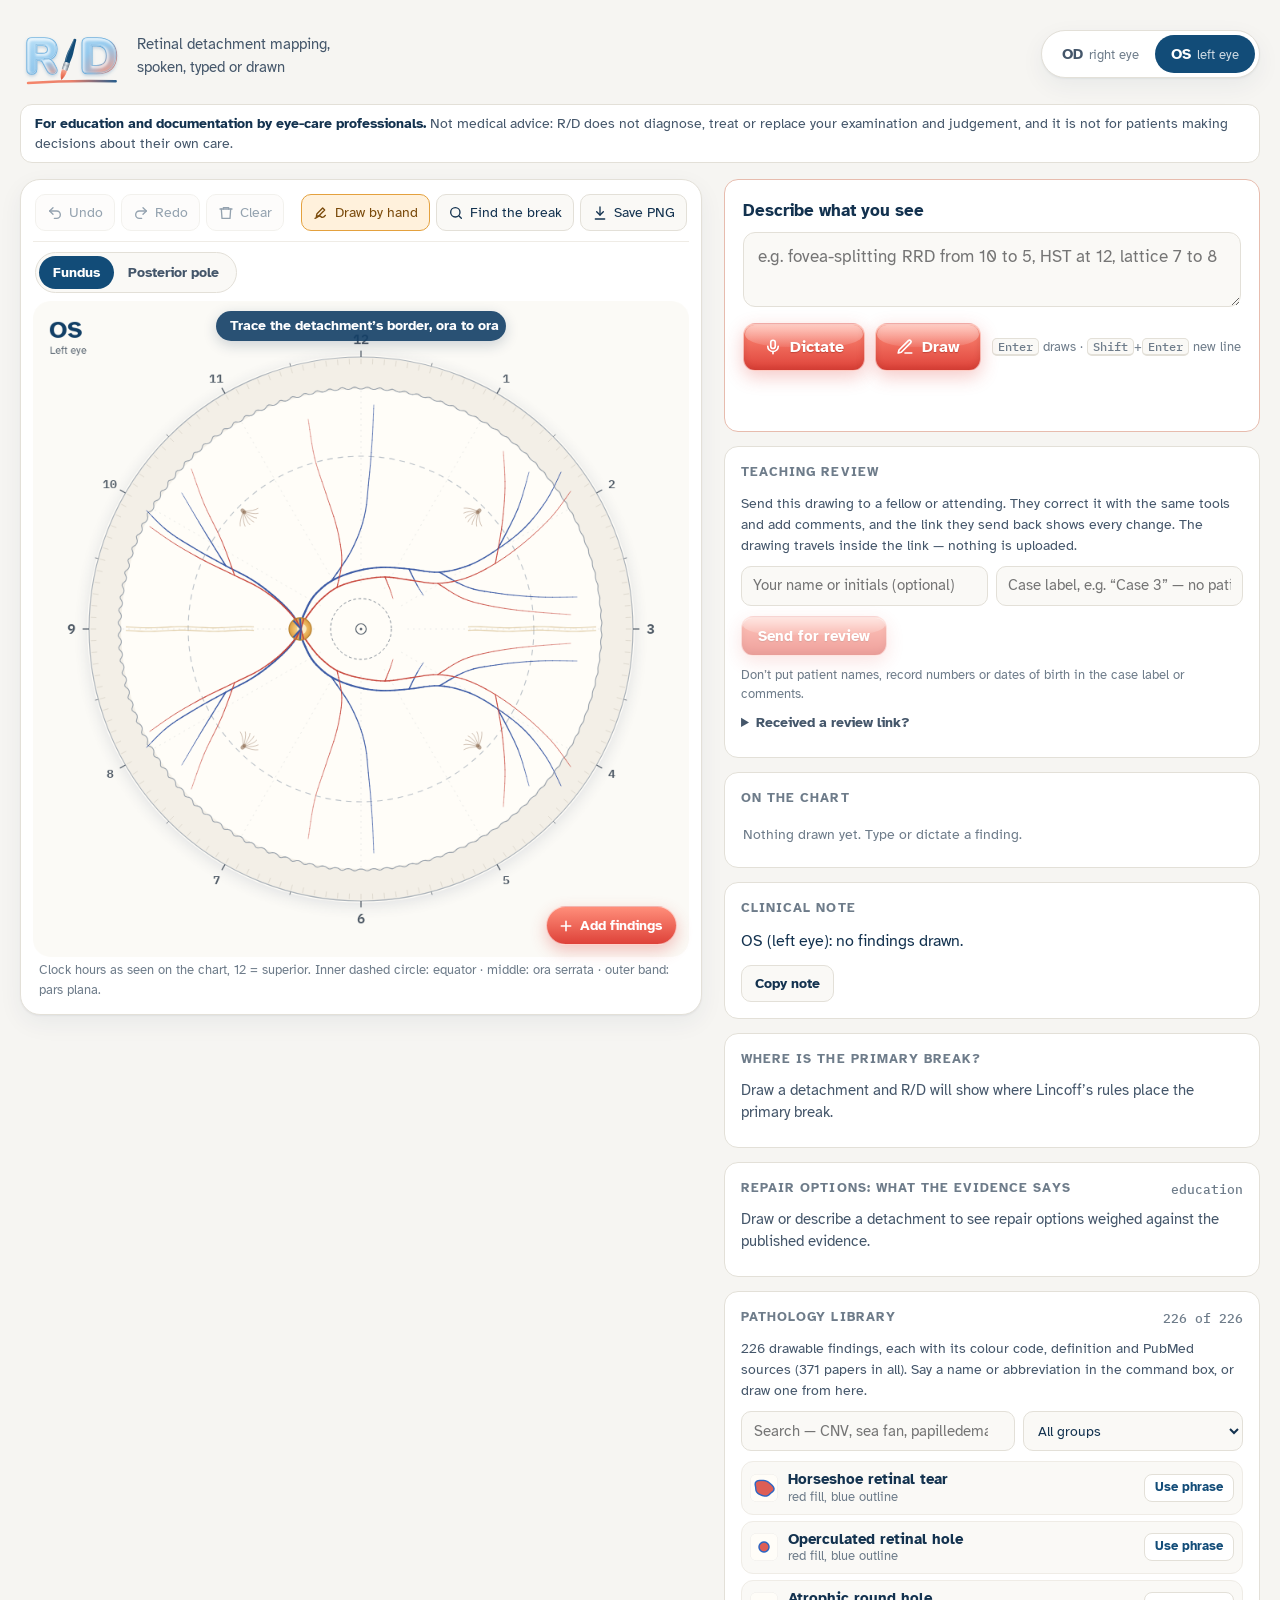
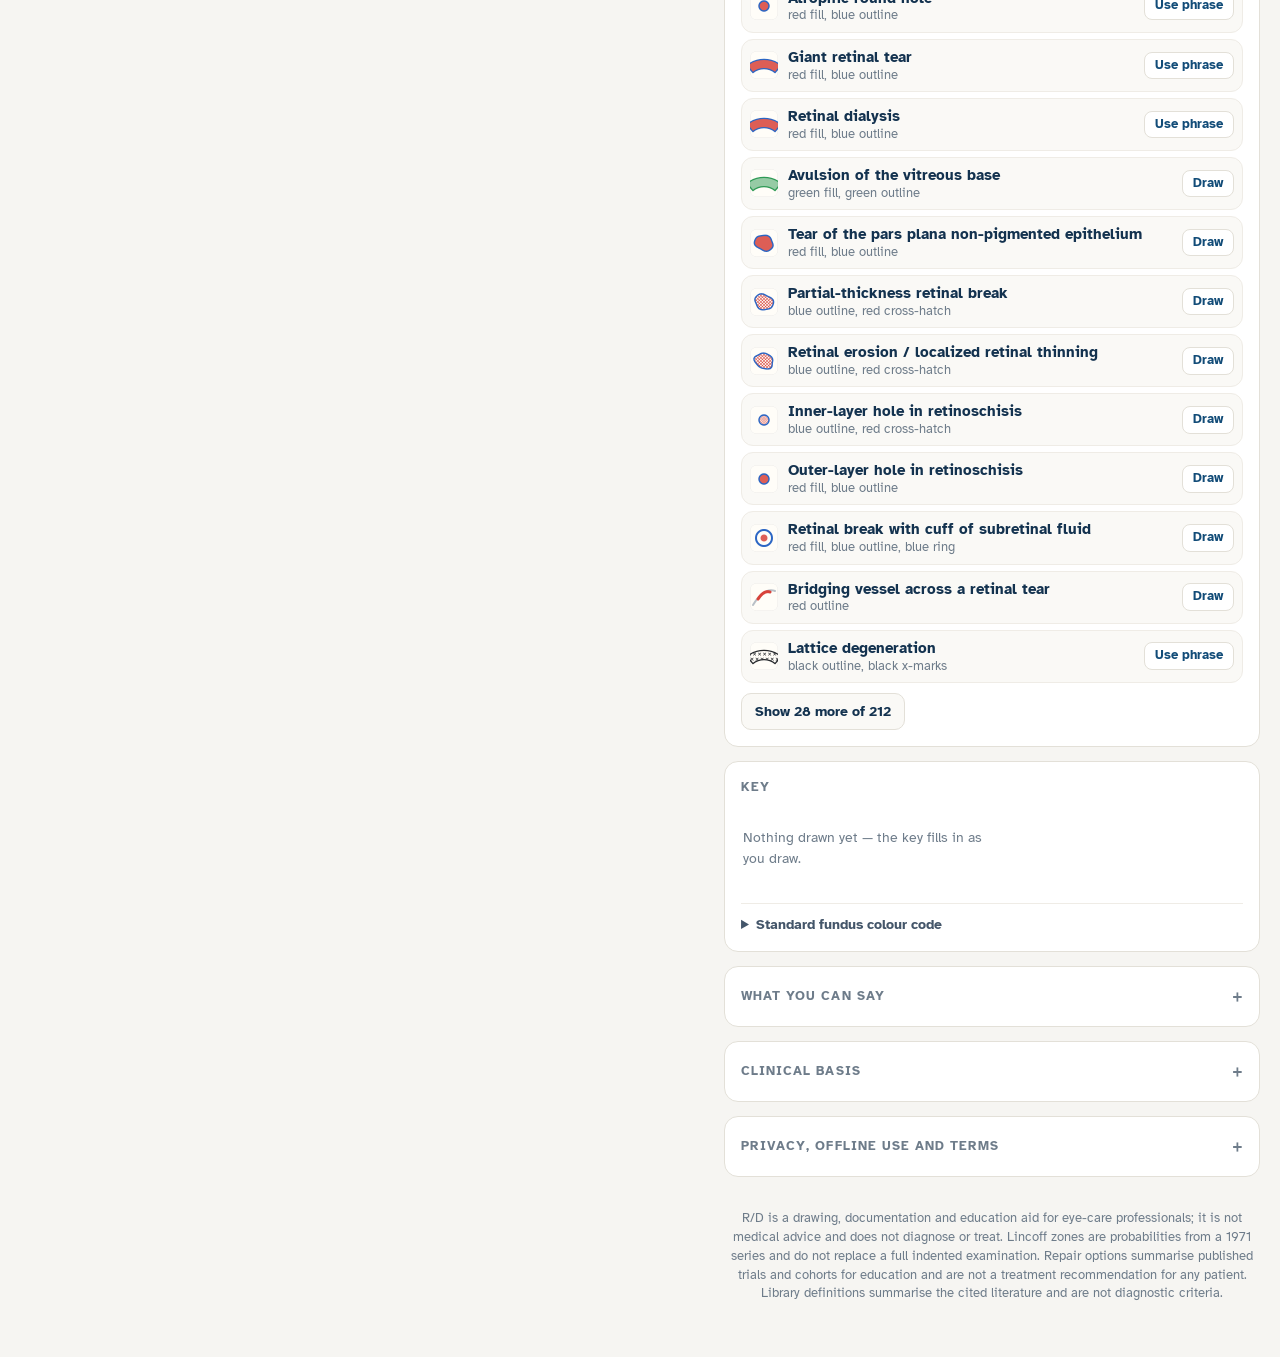
==== commit f332376b: "Remove the straight nasal vessels between the nasal arcades Co-Authored-By: Claude Opus 5.5 <noreply" ====
--- a/index.html
+++ b/index.html
@@ -3379,8 +3379,6 @@
     ['v', [[-76, -4], [-71, -19], [-59, -41], [-37, -60], [-7, -72], [25, -77], [60, -75], [98, -71], [136, -80], [171, -100], [205, -127], [232, -161], [250, -196]]],
     ['a', [[-76, -3], [-86, -17], [-104, -35], [-128, -52], [-158, -67], [-195, -85], [-232, -106], [-264, -128]]],
     ['v', [[-77, -5], [-90, -23], [-111, -43], [-137, -62], [-169, -79], [-205, -99], [-241, -122], [-268, -148]]],
-    ['a', [[-80, 1], [-102, 3], [-132, 5], [-170, 8], [-212, 9], [-256, 12]]],
-    ['v', [[-81, -1], [-104, -6], [-136, -10], [-176, -14], [-220, -18], [-262, -24]]],
   ],
   branches: [
     ['a', [[30, -65], [36, -50], [40, -38]]], ['v', [[60, -75], [70, -55], [78, -42]]],
@@ -3402,7 +3400,6 @@
   };
   add(V.main, 1);
   add(V.branches, 0.62);
-  // dedupe the horizontal nasal vessels' mirror (keep slight asymmetry instead)
   return out.map(v => ({ ...v, pts: spline(v.pts, 6) }));
 }
 function spline(pts, seg) {
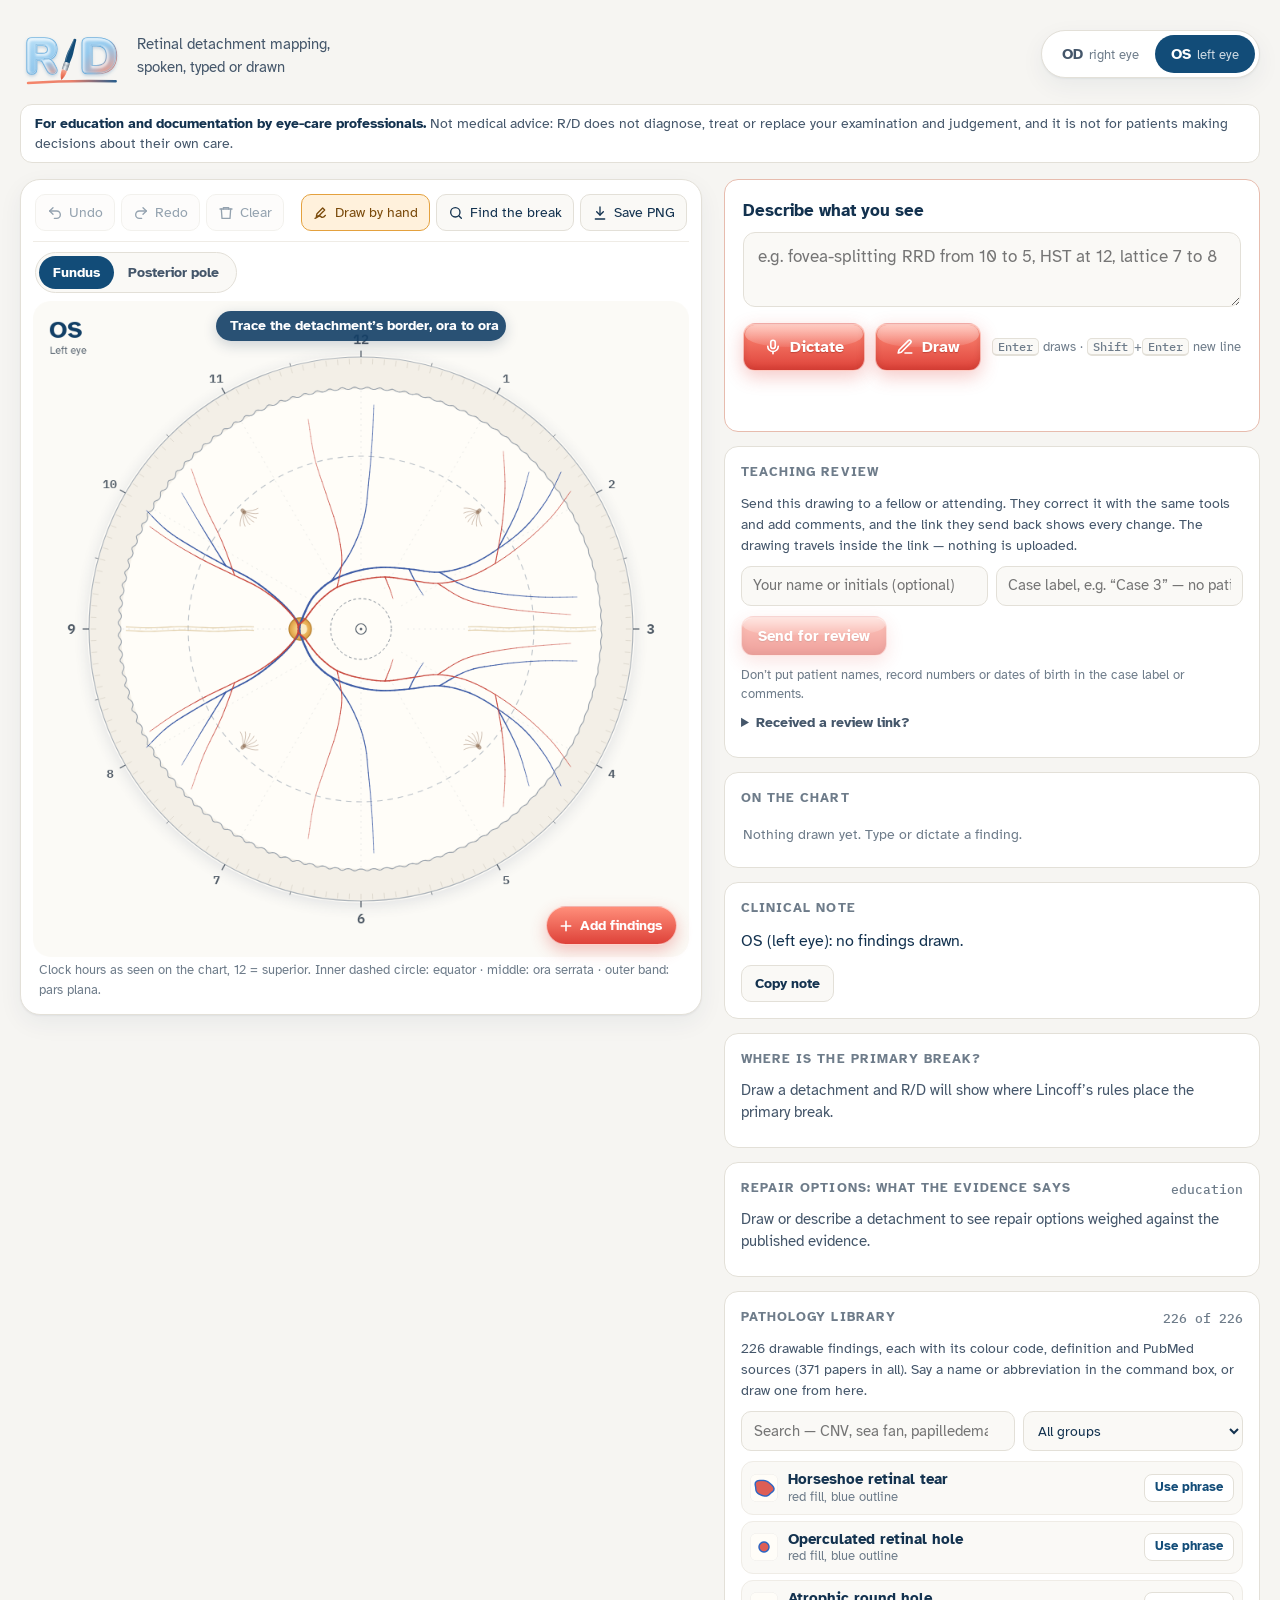
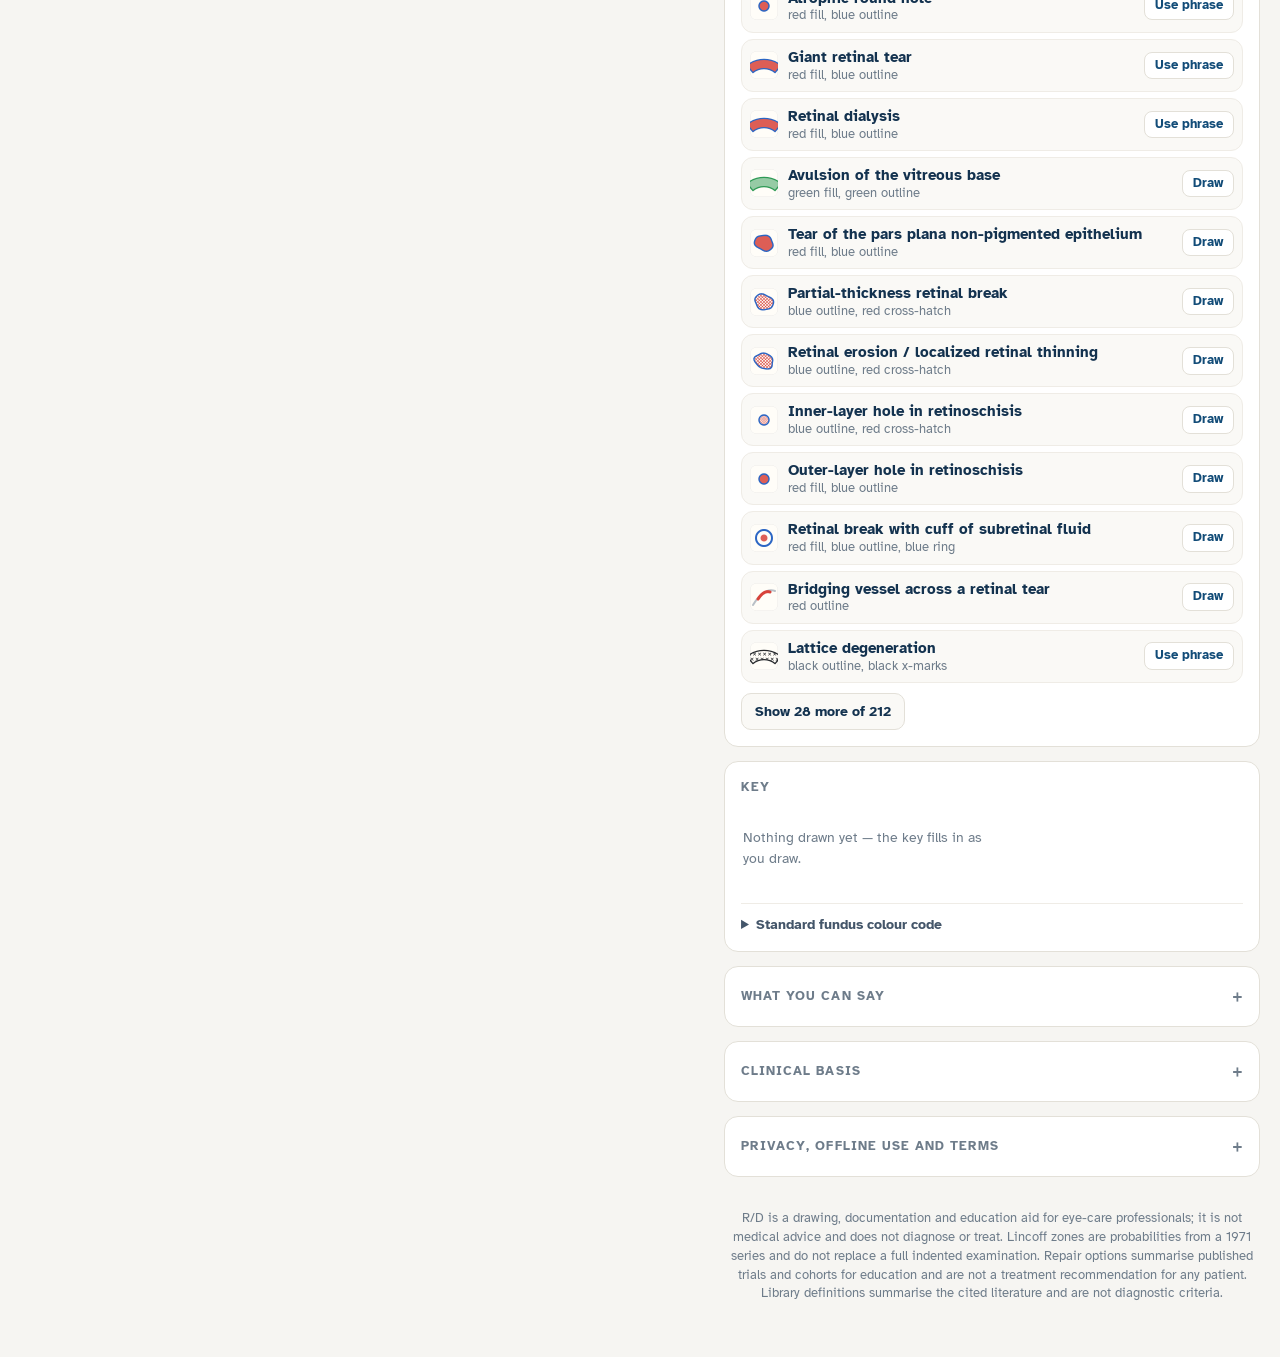
==== commit 34b4c3b4: "Disc vessels emerge at the nasal edge of the cup and align with the retinal vessels Co-Authored-By: " ====
--- a/index.html
+++ b/index.html
@@ -3992,15 +3992,43 @@
   ctx.fillStyle = g; ctx.beginPath(); ctx.arc(dx, dy, R, 0, TAU); ctx.fill();
   ctx.strokeStyle = C.discRim; ctx.lineWidth = 1.3; ctx.stroke();
   const tx = eye === 'OD' ? -1 : 1;
-  ctx.fillStyle = C.cup; ctx.beginPath(); ctx.ellipse(dx + tx * 2, dy, R * 0.42, R * 0.46, 0, 0, TAU); ctx.fill();
-  // vessel trunks emerging from the cup
-  ctx.save(); ctx.beginPath(); ctx.arc(dx, dy, R - 0.5, 0, TAU); ctx.clip();
-  for (const [k, ang] of [['a', -1.25], ['v', -1.6], ['a', 1.25], ['v', 1.6], ['a', -2.0], ['v', -2.25], ['a', 2.0], ['v', 2.25]]) {
-    const a = eye === 'OD' ? Math.PI - ang : ang;
-    ctx.strokeStyle = k === 'a' ? C.artery : C.vein; ctx.lineWidth = k === 'a' ? 1.8 : 2.3;
-    ctx.beginPath(); ctx.moveTo(dx + tx * 1, dy); ctx.lineTo(dx + Math.cos(a) * R * 1.1, dy + Math.sin(a) * R * 1.1); ctx.stroke();
+  ctx.fillStyle = C.cup; ctx.beginPath(); ctx.ellipse(dx + tx * 2.6, dy, R * 0.44, R * 0.47, 0, 0, TAU); ctx.fill();
+  // The central artery and vein appear at the nasal edge of the cup, each divides into a superior and an
+  // inferior trunk, and every trunk runs to the rim exactly where its retinal vessel leaves the disc,
+  // meeting it in the same direction.
+  const base = dx - tx * R * 0.12;
+  ctx.save(); ctx.beginPath(); ctx.arc(dx, dy, R + 1.2, 0, TAU); ctx.clip();
+  ctx.lineCap = 'round';
+  for (const kind of ['v', 'a']) {
+    const ox = base + tx * (kind === 'v' ? 0.75 : -0.75), w = kind === 'a' ? 1.9 : 2.5;
+    ctx.strokeStyle = kind === 'a' ? C.artery : C.vein; ctx.lineWidth = w;
+    ctx.beginPath(); ctx.moveTo(ox, dy - 1.5); ctx.lineTo(ox, dy + 1.5); ctx.stroke();     // the central trunk, end-on
+    for (const v of discExits(eye).filter(e => e.k === kind)) {
+      const sy = Math.sign(v.e[1] - dy) || 1, oy = dy + sy * 1.5;
+      const L = Math.hypot(v.e[0] - ox, v.e[1] - oy);
+      const end = [v.e[0] + v.u[0] * 1.6, v.e[1] + v.u[1] * 1.6];
+      ctx.beginPath(); ctx.moveTo(ox, oy);
+      ctx.bezierCurveTo(ox, oy + sy * L * 0.42, v.e[0] - v.u[0] * L * 0.38, v.e[1] - v.u[1] * L * 0.38, end[0], end[1]);
+      ctx.stroke();
+    }
   }
   ctx.restore();
+}
+/* where each main retinal vessel crosses the disc margin, and its direction there */
+const exitCache = {};
+function discExits(eye) {
+  if (exitCache[eye]) return exitCache[eye];
+  const [dx, dy] = RD.discCenter(eye), R = G.DISC_R, out = [];
+  for (const v of vesselPaths(eye).filter(v => v.w === 1)) {
+    const P = v.pts, i = P.findIndex(p => Math.hypot(p[0] - dx, p[1] - dy) >= R);
+    if (i < 1) continue;
+    const a = P[i - 1], b = P[i], ra = Math.hypot(a[0] - dx, a[1] - dy), rb = Math.hypot(b[0] - dx, b[1] - dy);
+    const t = (R - ra) / ((rb - ra) || 1), e = [a[0] + (b[0] - a[0]) * t, a[1] + (b[1] - a[1]) * t];
+    const c = P[Math.min(P.length - 1, i + 2)];
+    let ux = c[0] - e[0], uy = c[1] - e[1]; const l = Math.hypot(ux, uy) || 1;
+    out.push({ k: v.k, e, u: [ux / l, uy / l] });
+  }
+  return (exitCache[eye] = out);
 }
 function drawMacula(ctx, geo) {
   ctx.save();
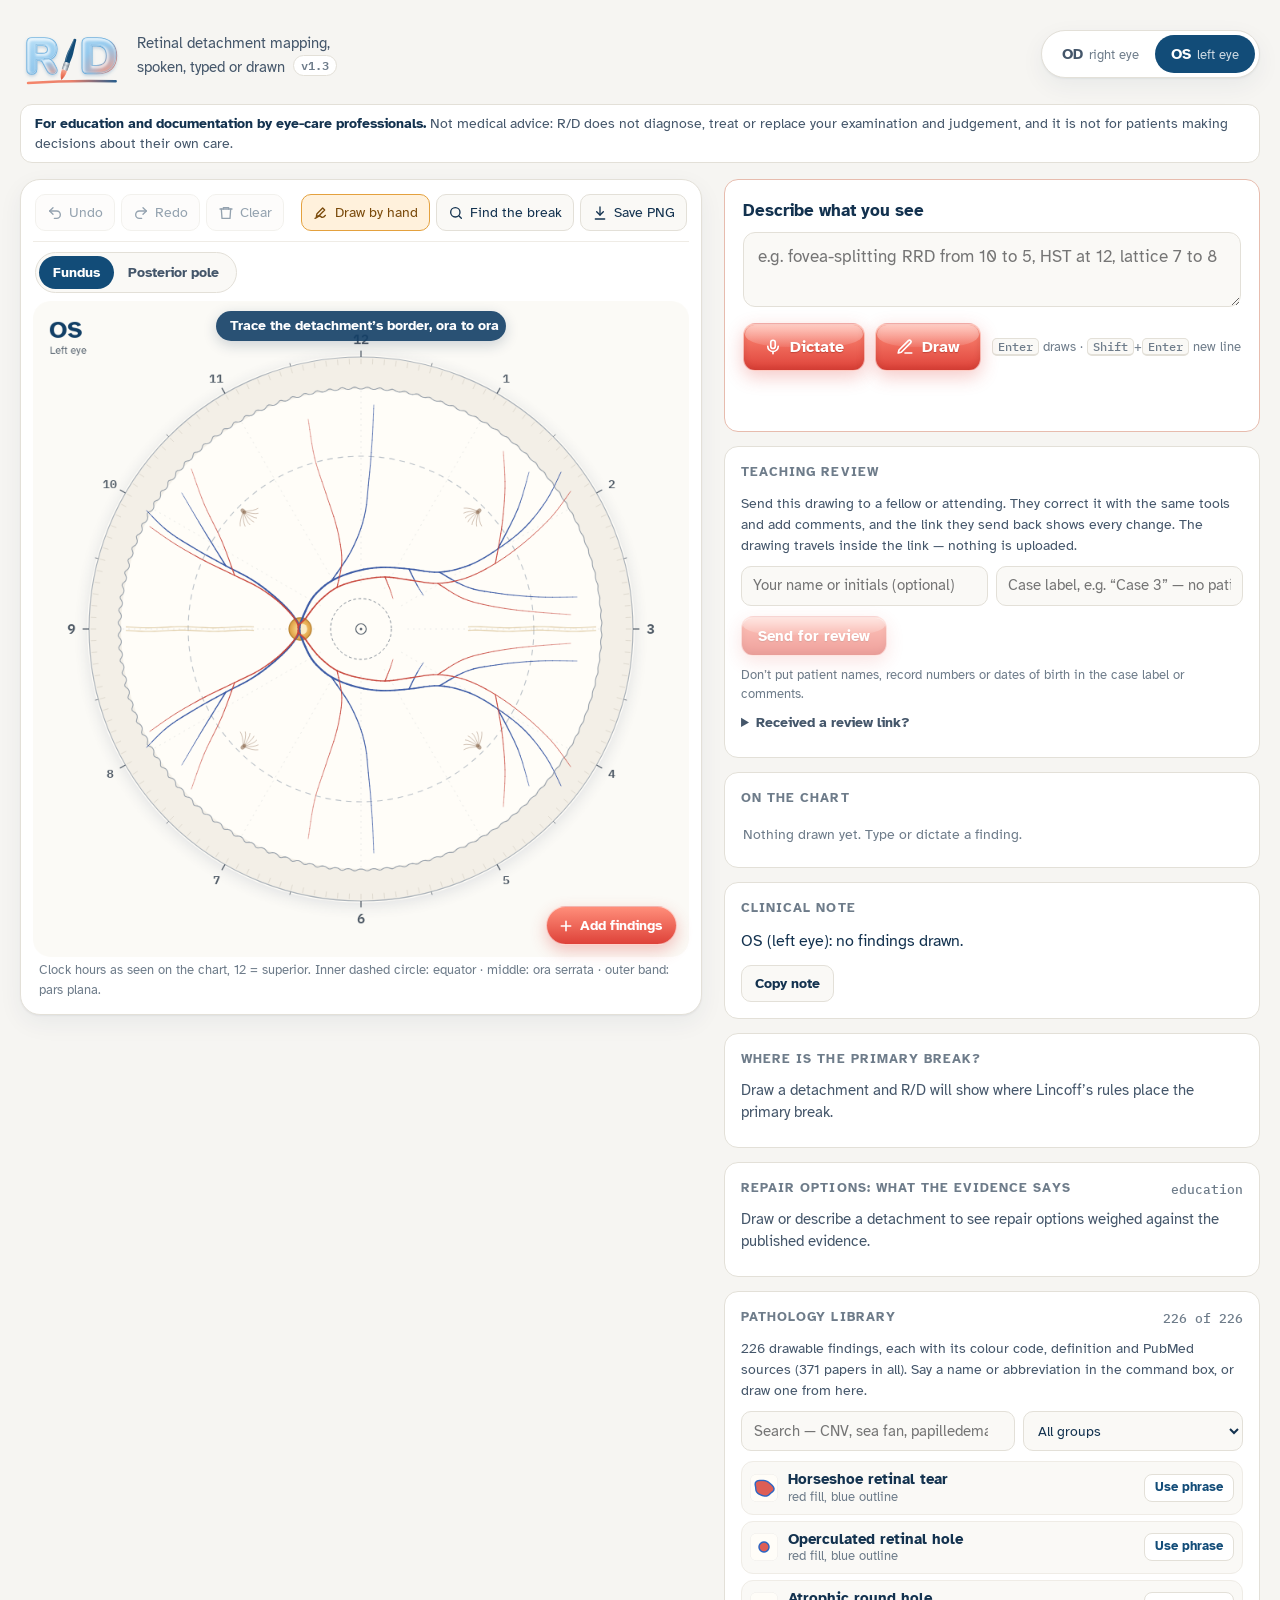
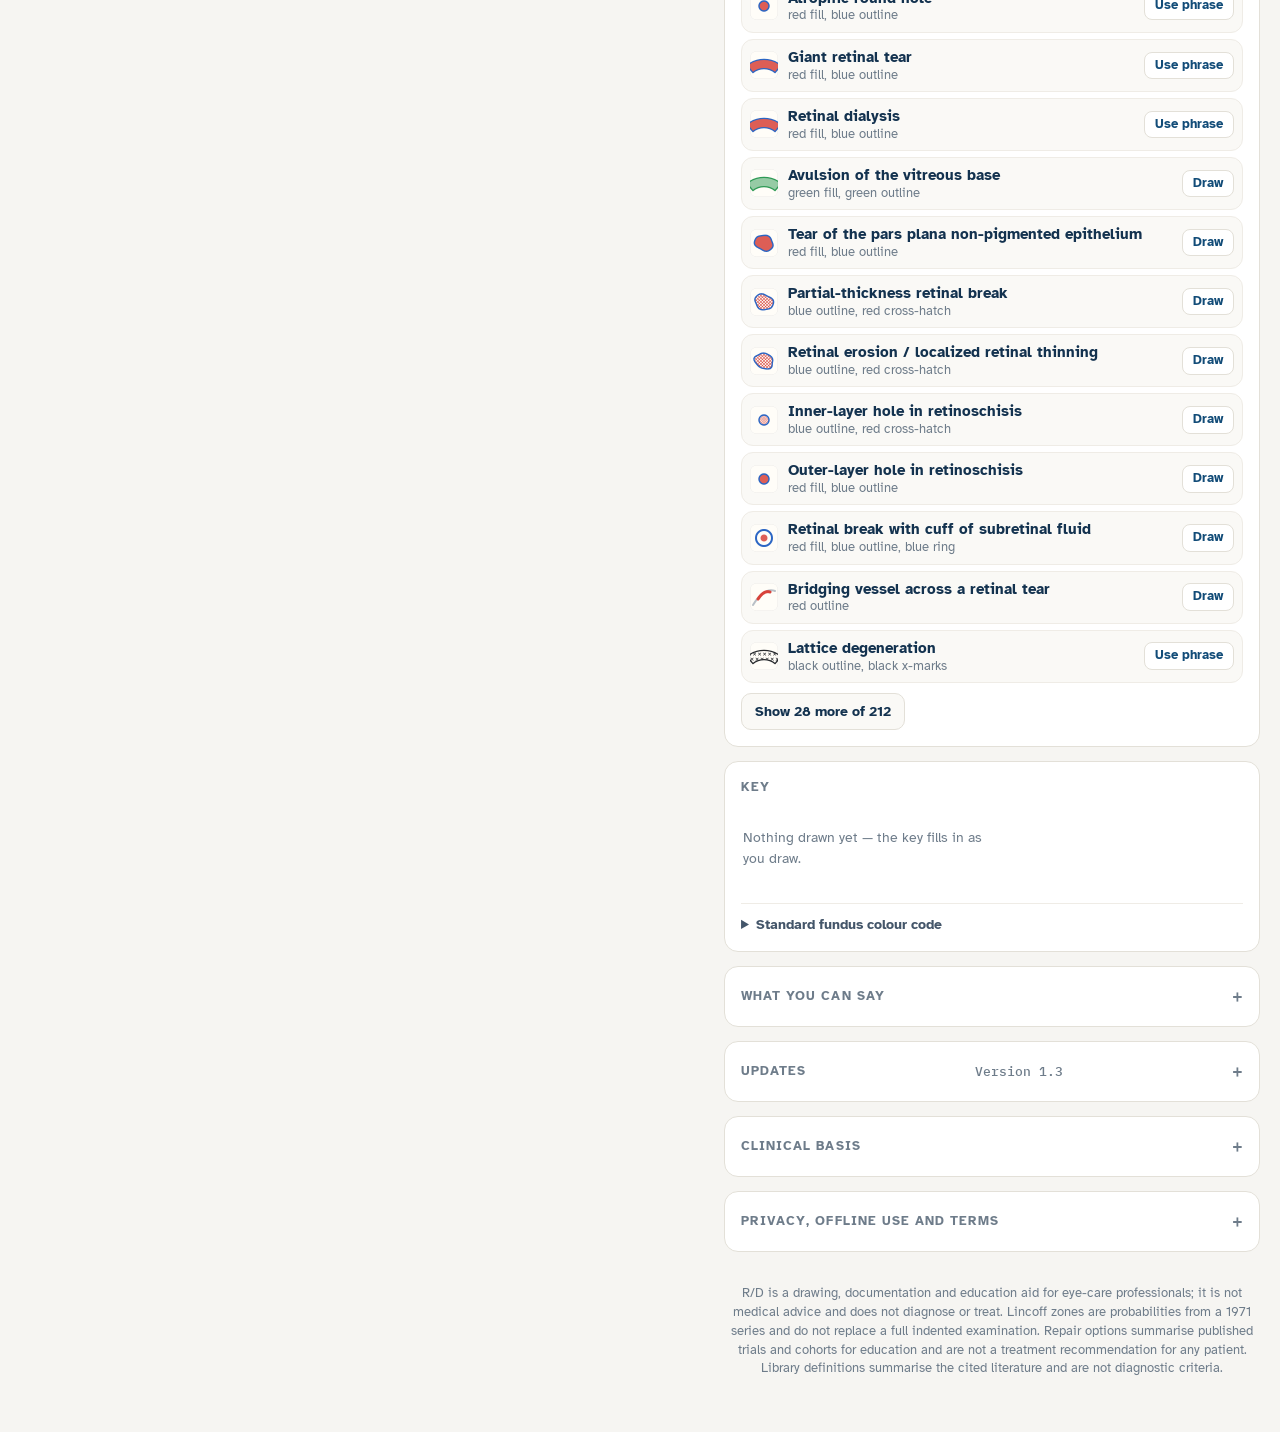
==== commit 0836d629: "R/D 1.3: draw prompt, locked detachment with Redraw/Add, size lever, traced laser with patterns, upd" ====
--- a/index.html
+++ b/index.html
@@ -152,6 +152,13 @@
 .pal-btn { flex: none; border: 0; background: transparent; color: var(--muted); font-size: 19px; line-height: 1; width: 28px; height: 28px; border-radius: 8px; cursor: pointer; }
 .pal-btn:hover { background: var(--surface-2); color: var(--ink); }
 .pal-grid { display: grid; grid-template-columns: repeat(5, minmax(0, 1fr)); gap: 3px; }
+.pal-sec { font-size: 10px; line-height: 1.2; font-weight: 700; letter-spacing: 0.06em; text-transform: uppercase; color: var(--muted); margin: 0 2px 2px; }
+.pal-grid + .pal-sec { margin-top: 5px; }
+.palette.need-break .pal-sec-brk { color: var(--chip-break); }
+.palette.need-break .pal-breaks .pal-tile { border-color: color-mix(in srgb, var(--chip-break) 45%, var(--line-2)); background: color-mix(in srgb, var(--chip-break) 7%, var(--surface-2)); }
+.palette.need-break .pal-breaks .pal-tile[aria-pressed="true"] { border-color: #E4A13E; background: #FFF1DC; color: #7A4A0B; }
+.pal-lin { margin: 0 2px 5px; font-size: 11.5px; line-height: 1.3; color: var(--warn); background: var(--warn-bg); border: 1px dashed color-mix(in srgb, #D68C1E 70%, transparent); border-radius: 8px; padding: 3px 8px; }
+.pal-lin strong { font-weight: 700; }
 .pal-tile { display: grid; justify-items: center; align-content: start; gap: 2px; min-width: 0; border: 1px solid var(--line-2); background: var(--surface-2); border-radius: 9px; padding: 4px 1px 3px;
   cursor: grab; touch-action: none; font-size: 10px; font-weight: 700; line-height: 1.1; color: var(--ink-2); text-align: center; min-height: 46px; }
 .pal-tile canvas { width: 24px !important; height: 24px !important; }
@@ -420,6 +427,97 @@
 }
 @media (prefers-reduced-motion: reduce) { * { animation: none !important; transition: none !important; } }
 
+/* ---------------------------- scleral buckle guide ---------------------------- */
+.bk-tabs { margin: 0 0 10px; }
+.bk-step { border-top: 1px solid var(--line); padding-top: 10px; margin-top: 10px; }
+.bk-step h3 { margin: 0 0 6px; font-size: 14px; display: flex; align-items: center; gap: 8px; color: var(--ink); }
+.bk-n { display: inline-grid; place-items: center; width: 22px; height: 22px; border-radius: 50%; background: var(--navy); color: var(--surface); font-size: 12px; font-weight: 700; flex: none; }
+.bk-title { margin: 2px 0 2px; font-size: 15.5px; }
+.bk-sum { margin: 0 0 6px; font-size: 13.5px; color: var(--ink-2); line-height: 1.45; }
+.bk-sub { margin: 8px 0 2px; font-size: 12px; font-weight: 700; text-transform: uppercase; letter-spacing: 0.05em; color: var(--muted); }
+.bk-list li { line-height: 1.5; }
+.bk-actions { margin-top: 10px; flex-wrap: wrap; }
+.bk-notes { margin-top: 10px; }
+.bk-notes .rep-why { margin: 0; }
+.lv { display: inline-block; font-size: 10.5px; font-weight: 700; line-height: 1; padding: 3px 6px; border-radius: 999px; vertical-align: 1px; white-space: nowrap; border: 1px solid transparent; }
+.lv-rct { background: color-mix(in srgb, var(--ok) 16%, var(--surface)); color: color-mix(in srgb, var(--ok) 80%, var(--ink)); border-color: color-mix(in srgb, var(--ok) 35%, transparent); }
+.lv-meta { background: color-mix(in srgb, var(--ok) 10%, var(--surface)); color: color-mix(in srgb, var(--ok) 70%, var(--ink)); border-color: color-mix(in srgb, var(--ok) 25%, transparent); }
+.lv-cohort { background: color-mix(in srgb, var(--navy) 10%, var(--surface)); color: var(--navy); border-color: color-mix(in srgb, var(--navy) 22%, transparent); }
+.lv-series { background: var(--chip-bg); color: var(--ink-2); border-color: var(--line); }
+.lv-model { background: var(--chip-bg); color: var(--ink-2); border-color: var(--line); font-style: italic; }
+.lv-expert { background: color-mix(in srgb, var(--warn) 10%, var(--surface)); color: color-mix(in srgb, var(--warn) 85%, var(--ink)); border-color: color-mix(in srgb, var(--warn) 25%, transparent); }
+.bk-lib .bk-group { margin: 12px 0 4px; font-size: 13px; color: var(--ink); }
+.bk-gnote { margin: 2px 0 6px; font-size: 12.5px; color: var(--muted); line-height: 1.45; }
+.bk-els { list-style: none; margin: 0; padding: 0; display: grid; gap: 8px; }
+.bk-els li { display: grid; grid-template-columns: 64px 1fr; gap: 10px; align-items: start; }
+.bk-svg svg { display: block; }
+.bk-svg .sclera { fill: none; stroke: var(--muted); stroke-width: 1; stroke-dasharray: 2 2; }
+.bk-svg .el.so { fill: #B9C3CC; stroke: #6F7C88; stroke-width: 0.8; }
+.bk-svg .el.sp { fill: #E7D9BC; stroke: #A08A5E; stroke-width: 0.8; }
+.bk-svg .hole { fill: var(--surface); }
+.bk-svg .pores { fill: #B49C6C; }
+.bk-el-h { display: flex; gap: 8px; align-items: baseline; flex-wrap: wrap; font-size: 13.5px; }
+.bk-dims { font-family: var(--font-mono); font-size: 12px; color: var(--muted); }
+.bk-use { font-size: 13px; color: var(--ink-2); line-height: 1.45; }
+
+/* versions: the version link, the "updated" note, the update list and the update-available bar */
+.ver { display: inline-block; margin-left: 4px; padding: 1px 7px; border-radius: 999px; border: 1px solid var(--line); background: var(--surface); color: var(--muted); font: 600 11.5px/1.5 var(--font-mono); text-decoration: none; vertical-align: 2px; white-space: nowrap; }
+.ver:hover { color: var(--ink); border-color: var(--focus); }
+.ver:empty { display: none; }
+.whatsnew { margin: 0 0 16px; padding: 14px 16px; border-radius: var(--radius); background: var(--surface); border: 1px solid color-mix(in srgb, var(--focus) 35%, var(--line)); box-shadow: var(--shadow); }
+.wn-head { display: flex; align-items: center; gap: 10px; flex-wrap: wrap; }
+.wn-head h2 { margin: 0; font-size: 16px; flex: 1; min-width: 12ch; }
+.wn-badge { font-size: 11px; font-weight: 700; letter-spacing: 0.06em; text-transform: uppercase; color: #fff; background: var(--focus); border-radius: 999px; padding: 2px 9px; }
+.wn-list { margin: 10px 0 12px; padding-left: 20px; display: grid; gap: 5px; color: var(--ink-2); font-size: 14px; line-height: 1.45; }
+.wn-list strong { color: var(--ink); }
+.wn-actions { display: flex; gap: 8px; flex-wrap: wrap; align-items: center; }
+.up-d { color: var(--muted); font-size: 12.5px; white-space: nowrap; }
+.updates { list-style: none; margin: 12px 0 0; padding: 0; display: grid; gap: 14px; }
+.updates > li { border-top: 1px solid var(--line-2); padding-top: 10px; }
+.updates > li:first-child { border-top: 0; padding-top: 0; }
+.up-h { display: flex; align-items: baseline; gap: 8px; flex-wrap: wrap; }
+.up-h strong { font-size: 14.5px; }
+.up-t { color: var(--ink-2); font-size: 14px; flex: 1; min-width: 10ch; }
+.updates ul { margin: 6px 0 0; padding-left: 20px; display: grid; gap: 4px; color: var(--ink-2); font-size: 13.5px; line-height: 1.45; }
+.update-bar { position: fixed; left: 50%; bottom: calc(env(safe-area-inset-bottom, 0px) + 16px); transform: translateX(-50%); z-index: 11; display: flex; align-items: center; gap: 10px; flex-wrap: wrap; justify-content: center;
+  width: max-content; max-width: calc(100% - 32px); padding: 10px 12px 10px 16px; border-radius: 14px; background: var(--ink); color: var(--bg); box-shadow: 0 10px 30px rgba(0,0,0,0.25); font-size: 14px; }
+.update-bar[hidden] { display: none; }
+.update-bar .glass.small { min-height: 34px; padding: 6px 14px; font-size: 14px; }
+.ub-x { border: 0; background: transparent; color: inherit; font-size: 20px; line-height: 1; width: 30px; height: 30px; border-radius: 8px; cursor: pointer; opacity: 0.8; }
+.ub-x:hover { opacity: 1; background: rgba(255,255,255,0.12); }
+.whatsnew .wn-head h2 { text-transform: none; letter-spacing: 0; color: var(--ink); font-size: 16.5px; font-weight: 700; }
+.wn-actions > * { flex: 0 0 auto; width: auto; }
+/* laser pattern options in the palette (shown while placing laser, or with a laser selected) */
+.pal-laser { margin: 0 0 8px; padding: 8px 8px 6px; border: 1px solid color-mix(in srgb, #B08A60 45%, var(--line-2)); border-radius: 10px; background: color-mix(in srgb, #B08A60 7%, var(--surface-2)); display: grid; gap: 5px; }
+.pal-laser[hidden] { display: none; }
+.palette.tucked > .pal-laser:not([hidden]) { display: grid; }
+.pal-laser .pal-sec { margin: 0 0 1px; color: #7A5A36; }
+.pal-laser .pal-lab { width: 44px; }
+.pal-unit { font-size: 11.5px; color: var(--muted); flex: none; }
+.pal-swatch { display: block; margin: 2px auto 0; max-width: 100%; border-radius: 8px; background: #FFFDF8; box-shadow: inset 0 0 0 1px rgba(0,0,0,0.06); }
+.pal-laser .pal-note { line-height: 1.35; }
+.palette.laser-only > :not(.pal-head):not(.pal-laser) { display: none; }
+.pal-done { display: flex; justify-content: flex-end; }
+.pal-done .btn-line { padding: 5px 14px; font-size: 13px; }
+/* Redraw / Add detachment, while drawing by hand */
+.rd-bar { position: absolute; left: 10px; bottom: 10px; z-index: 2; display: flex; gap: 6px; flex-wrap: wrap; }
+.rd-bar[hidden] { display: none; }
+.rd-btn { display: inline-flex; align-items: center; gap: 6px; border: 1px solid var(--line); background: color-mix(in srgb, var(--surface) 94%, transparent); -webkit-backdrop-filter: blur(6px); backdrop-filter: blur(6px);
+  color: var(--ink); border-radius: 999px; padding: 7px 13px 7px 10px; font-weight: 700; font-size: 13px; cursor: pointer; box-shadow: var(--shadow); }
+.rd-btn svg { width: 16px; height: 16px; flex: none; color: var(--chip-rd); }
+.rd-btn:hover { border-color: var(--focus); }
+.rd-btn[aria-pressed="true"] { background: var(--chip-rd); color: #fff; border-color: var(--chip-rd); }
+.rd-btn[aria-pressed="true"] svg { color: #fff; }
+.rd-bar.flash .rd-btn { animation: rdflash 0.9s ease-in-out 2; }
+@keyframes rdflash { 50% { border-color: #E0763A; box-shadow: 0 0 0 4px rgba(224,118,58,0.28); } }
+/* drawing is off: a tap on the chart asks */
+.draw-ask { position: absolute; left: 50%; top: 50%; transform: translate(-50%, -50%); z-index: 4; width: min(330px, calc(100% - 32px)); display: grid; gap: 8px; padding: 16px; border-radius: var(--radius);
+  background: var(--surface); border: 1px solid var(--line); box-shadow: 0 14px 40px rgba(19,50,79,0.22); text-align: center; }
+.draw-ask[hidden] { display: none; }
+.draw-ask strong { font-size: 17px; }
+.draw-ask span { color: var(--ink-2); font-size: 14px; line-height: 1.4; }
+.da-actions { display: flex; gap: 8px; justify-content: center; flex-wrap: wrap; margin-top: 4px; }
+
 </style>
 </head>
 <body>
@@ -459,7 +557,7 @@
 </g>
 </svg>
 
-      <p class="tag">Retinal detachment mapping, spoken, typed or drawn</p>
+      <p class="tag">Retinal detachment mapping, spoken, typed or drawn <a class="ver" id="verLink" href="#updates" aria-label="Version and updates"></a></p>
     </div>
     <div class="eye-switch" role="radiogroup" aria-label="Eye being drawn">
       <button type="button" role="radio" data-eye="OD" aria-checked="false">OD <span>right eye</span></button>
@@ -468,6 +566,8 @@
   </header>
 
   <p class="intended" id="intended"><strong>For education and documentation by eye-care professionals.</strong> Not medical advice: R/D does not diagnose, treat or replace your examination and judgement, and it is not for patients making decisions about their own care.</p>
+
+  <section class="whatsnew" id="whatsNew" aria-labelledby="wnH" hidden></section>
 
   <main class="layout">
     <section class="chart-card" aria-label="Fundus chart">
@@ -540,6 +640,10 @@
         <div id="repair"></div>
       </section>
 
+      <section class="card buckle-card" id="buckleCard" aria-labelledby="bkH" hidden>
+        <div class="card-head"><h2 id="bkH">Scleral buckle guide</h2><span class="count">education</span></div>
+        <div id="buckle"></div>
+      </section>
       <section class="card library" aria-labelledby="libH">
         <div class="card-head"><h2 id="libH">Pathology library</h2><span class="count" id="libCount"></span></div>
         <p class="lib-intro" id="libIntro"></p>
@@ -612,6 +716,10 @@
         </div>
       </details>
 
+      <details class="card" id="updates">
+        <summary><h2>Updates</h2><span class="count" id="verCount"></span></summary>
+        <ol class="updates" id="updatesList"></ol>
+      </details>
       <details class="card">
         <summary><h2>Clinical basis</h2></summary>
         <ol class="refs">
@@ -656,6 +764,7 @@
   </main>
 </div>
 <div class="toast" id="toast" role="status"></div>
+<div class="update-bar" id="updateBar" role="status" hidden></div>
 <span class="sr" id="srStatus" aria-live="polite"></span>
 
 <script>
@@ -1880,6 +1989,9 @@
   return parts.filter(Boolean).join(short ? ' · ' : ' ');
 }
 
+/* buckle elements the chart can name (see buckle.js for the full guide) */
+const BUCKLE_EL = { '240': '240 band', '41': '41 band', '42': '42 band', '40': '40 band', '287': '287 tire', '287WG': '287WG tire', '277': '277 tire', '276': '276 tire', '279': '279 tire',
+  '506': '506 sponge', '510': '510 half-sponge', '511': '511 half-sponge', '519G': '519G grooved sponge', '507': '507 sponge', '505': '505 round sponge' };
 const LABEL = {
   cat: 'Finding', rd: 'Retinal detachment', hst: 'Horseshoe tear', grt: 'Giant retinal tear', dia: 'Retinal dialysis', oph: 'Operculated hole',
   hole: 'Atrophic hole', lat: 'Lattice degeneration', pav: 'Paving-stone degeneration', tuft: 'Retinal tuft', pvr: 'PVR',
@@ -1936,19 +2048,24 @@
   switch (f.type) {
     case 'cat': { const sz = isTumor(CAT[f.key]) ? tumorSize(f, true) : ''; return `${catName(CAT[f.key])} · ${sz ? sz + ' · ' : ''}${catLocText(f, eye || 'OS', true)}`; }
     case 'rd': { const w = CAUSE_SHORT[f.cause] || 'RD'; return f.total ? (f.cause === 'exudative' ? 'Total exudative RD' : 'Total RD') : (f.ring ? `${w} · 360°` : f.island && spanHours(f.start, f.end) >= 12 ? `${w} · posterior, not to the ora` : `${w} ${fmtHour(f.start)} → ${fmtHour(f.end)} · ${fmtSpan(spanHours(f.start, f.end))}${f.island ? ' · not to the ora' : ''}`) + (f.depth && f.depth !== 'normal' ? ' · ' + f.depth : ''); }
-    case 'hst': return `${f.size && f.size < 1 ? 'Small h' : f.size > 1 ? 'Large h' : 'H'}orseshoe tear · ${fmtHour(f.hour)}${f.cuff ? ' · cuff of SRF' : ''}`;
+    case 'hst': return `${sizeWord(f) ? cap(sizeWord(f)) + ' h' : 'H'}orseshoe tear · ${fmtHour(f.hour)}${f.cuff ? ' · cuff of SRF' : ''}`;
     case 'grt': return `Giant tear ${r(f.start, f.end)} · ${fmtSpan(spanHours(f.start, f.end))}`;
     case 'dia': return `Dialysis ${r(f.start, f.end)}`;
-    case 'oph': return `Operculated hole · ${fmtHour(f.hour)}${f.cuff ? ' · cuff of SRF' : ''}`;
-    case 'hole': return `Atrophic hole · ${fmtHour(f.hour)}${f.cuff ? ' · cuff of SRF' : ''}`;
+    case 'oph': return `${sizeWord(f) ? cap(sizeWord(f)) + ' o' : 'O'}perculated hole · ${fmtHour(f.hour)}${f.cuff ? ' · cuff of SRF' : ''}`;
+    case 'hole': return `${sizeWord(f) ? cap(sizeWord(f)) + ' a' : 'A'}trophic hole · ${fmtHour(f.hour)}${f.cuff ? ' · cuff of SRF' : ''}`;
     case 'lat': return `Lattice ${r(f.start, f.end)}` + (f.pigmented ? ' · pigmented' : '') + (f.holes ? ' · with holes' : '') + (f.tear ? ' · with tractional tear' : '');
     case 'pav': return `Paving stone · ${fmtHour(f.hour)}`;
     case 'tuft': return `Tuft · ${fmtHour(f.hour)}`;
     case 'pvr': return `PVR ${f.grade || 'C'}${(f.grade || 'C') === 'C' ? (f.loc || 'P') : ''}${f.extent ? ' · ' + fmtSpan(f.extent) : ''}${f.hours ? ' · star fold ' + f.hours.map(fmtHour).join(', ') : ''}`;
-    case 'laser': return f.around ? 'Laser around breaks' : f.target ? 'Laser around a break' : f.full || (f.start != null && spanHours(f.start, f.end) >= 12) ? 'Laser 360°' : f.hour ? `Laser · ${fmtHour(f.hour)}` : `Laser ${r(f.start, f.end)}`;
+    case 'laser': {
+      const pat = laserPattern(f), rw = pat ? ` · ${pat.rows} row${pat.rows > 1 ? 's' : ''}` : '';
+      if (Array.isArray(f.line) && f.line.length > 1) { const L = lineSpan(f.line); return (L.len >= 11.5 ? 'Laser line · 360°' : L.len < 0.25 ? `Laser line · ${fmtHour(L.s)}` : `Laser line · ${fmtHour(L.s)}–${fmtHour(L.e)}`) + rw; }
+      if (pat) return (f.target ? 'Laser around a break' : f.hour != null ? `Laser · ${fmtHour(f.hour)}` : 'Laser') + rw;
+    }
+      return f.around ? 'Laser around breaks' : f.target ? 'Laser around a break' : f.full || (f.start != null && spanHours(f.start, f.end) >= 12) ? 'Laser 360°' : f.hour ? `Laser · ${fmtHour(f.hour)}` : `Laser ${r(f.start, f.end)}`;
     case 'cryo': return f.around ? 'Cryo around breaks' : f.target ? 'Cryo around a break' : f.hour ? `Cryo · ${fmtHour(f.hour)}` : `Cryo ${r(f.start, f.end)}`;
     case 'vh': return `${f.fresh ? 'Fresh blood in vitreous' : 'Vitreous hemorrhage'} · ${fmtHour(f.hour)}`;
-    case 'buckle': return f.encircling ? 'Encircling buckle' : `Segmental buckle ${r(f.start, f.end)}`;
+    case 'buckle': return (f.encircling ? 'Encircling band' : f.radial ? `Radial buckle element · ${fmtHour(f.hour)}` : f.onBand ? `Segment on the band ${r(f.start, f.end)}` : `Segmental buckle ${r(f.start, f.end)}`) + (BUCKLE_EL[f.el] ? ` · ${f.el}` : '');
     case 'chd': { const w = f.hem ? 'Suprachoroidal hemorrhage' : f.kissing ? 'Kissing choroidals' : 'Choroidal detachment'; return f.total ? w + ' · 360°' : `${w} ${r(f.start, f.end)}`; }
   }
   return LABEL[f.type] || f.type;
@@ -1971,6 +2088,7 @@
 }
 function findingHour(f) {
   if (f.hour != null) return f.hour;
+  if (Array.isArray(f.line) && f.line.length) { const m = f.line[Math.floor(f.line.length / 2)]; return angleToHour(Math.atan2(m[1], m[0])); }
   if (f.start != null) return f.total ? 12 : midHour(f.start, f.end);
   if (f.hours && f.hours.length) return f.hours[0];
   return null;
@@ -2109,7 +2227,7 @@
           const dup = scene.findings.find(x => x.type === f.type && x.hour != null && hourDist(x.hour, f.hour) < 0.2 && Math.abs(radiusFor(x) - radiusFor(f)) < 24);
           if (dup) { Object.assign(dup, f, { id: dup.id, seed: dup.seed }); break; }
         }
-        if (f.type === 'buckle') scene.findings = scene.findings.filter(x => x.type !== 'buckle' || !(f.encircling || x.encircling));
+        if (f.type === 'buckle' && !f.radial && !f.onBand) scene.findings = scene.findings.filter(x => x.type !== 'buckle' || x.radial || (x.onBand && f.encircling) || !(f.encircling || x.encircling));
         if (f.type === 'grt' && spanHours(f.start, f.end) < 3) notes.push(`A giant retinal tear spans 3 clock hours (90°) or more; this one spans ${fmtSpan(spanHours(f.start, f.end))}. Drawn as stated.`);
         if (f.type === 'lat') {
           const dup = scene.findings.find(x => x.type === 'lat' && spansOverlap(x, f));
@@ -2376,6 +2494,66 @@
   out.push(p[p.length - 1]);
   return out;
 }
+/* a laser line traced by hand: the clock hours it covers, and where its spots go (three staggered rows,
+   as for laser drawn along an arc) */
+function lineSpan(line) {
+  const hs = line.map(q => mod(angleToHour(Math.atan2(q[1], q[0])), 12)).sort((a, b) => a - b);
+  if (!hs.length) return null;
+  let gap = -1, gi = 0;
+  for (let i = 0; i < hs.length; i++) { const g = (i === hs.length - 1 ? hs[0] + 12 : hs[i + 1]) - hs[i]; if (g > gap) { gap = g; gi = i; } }
+  return { s: normHour(Math.round(hs[(gi + 1) % hs.length] * 4) / 4), e: normHour(Math.round(hs[gi] * 4) / 4), len: 12 - gap };
+}
+/* the laser pattern chosen when it was drawn by hand: rows, and the gap between burns in burn widths
+   (0 = confluent). Older drawings have none and keep their original look. */
+const LASER_GAPS = [0, 0.5, 1, 1.5, 2];
+const BURN_D = 6.2;                      // the diameter of one burn on the chart
+function laserPattern(f) {
+  if (!f || (f.rows == null && f.gap == null)) return null;
+  return { rows: Math.max(1, Math.min(5, Math.round(f.rows || 3))), gap: LASER_GAPS.includes(f.gap) ? f.gap : 0.5 };
+}
+const fmtGap = (g) => ({ 0.5: '½', 1: '1', 1.5: '1½', 2: '2' })[g] || String(g);
+function laserPatternText(pat) {
+  if (!pat) return '';
+  return `${pat.rows} row${pat.rows > 1 ? 's' : ''}, ${pat.gap === 0 ? 'confluent' : `${fmtGap(pat.gap)} burn width${pat.gap > 1 ? 's' : ''} apart`}`;
+}
+/* centre-to-centre distance of burns along a row, and between rows (rows are staggered) */
+function laserPitch(pat) {
+  const along = pat.gap === 0 ? BURN_D * 0.82 : BURN_D * (1 + pat.gap);
+  return { along, across: pat.gap === 0 ? BURN_D * 0.76 : along * 0.87 };
+}
+/* rings of burns around a break or a spot, starting at radius r0 */
+function laserRings(r0, pat) {
+  const P = laserPitch(pat), out = [];
+  for (let k = 0; k < pat.rows; k++) {
+    const r = r0 + k * P.across, n = Math.max(6, Math.round(2 * Math.PI * r / P.along)), off = k % 2 ? 0.5 : 0;
+    for (let i = 0; i < n; i++) { const a = (i + off) / n * 2 * Math.PI; out.push([Math.cos(a) * r, Math.sin(a) * r]); }
+  }
+  return out;
+}
+function laserLineSpots(line, pat) {
+  if (pat) {
+    // rows either side of the traced line, each burn a pitch from the next, alternate rows offset by half a pitch
+    const P = laserPitch(pat), Q = resamplePath(line, P.along / 2), out = [];
+    for (let k = 0; k < pat.rows; k++) {
+      const o = (k - (pat.rows - 1) / 2) * P.across;
+      for (let i = k % 2; i < Q.length; i += 2) {
+        const a = Q[Math.max(0, i - 1)], b = Q[Math.min(Q.length - 1, i + 1)];
+        let tx = b[0] - a[0], ty = b[1] - a[1]; const L = Math.hypot(tx, ty) || 1; tx /= L; ty /= L;
+        out.push([Q[i][0] - ty * o, Q[i][1] + tx * o]);
+      }
+    }
+    return out;
+  }
+  const step = 6.5, P = resamplePath(line, step), out = [];
+  for (let i = 0; i < P.length; i++) {
+    const a = P[Math.max(0, i - 1)], b = P[Math.min(P.length - 1, i + 1)];
+    let tx = b[0] - a[0], ty = b[1] - a[1]; const L = Math.hypot(tx, ty) || 1; tx /= L; ty /= L;
+    out.push(P[i]);
+    if (i === P.length - 1) break;
+    for (const o of [-7, 7]) out.push([P[i][0] - ty * o + tx * step / 2, P[i][1] + tx * o + ty * step / 2]);
+  }
+  return out;
+}
 function smoothPath(raw, passes) {
   let p = [];
   for (const q of raw) if (q && isFinite(q[0]) && isFinite(q[1]) && (!p.length || dist2(q, p[p.length - 1]) >= 1.2)) p.push([q[0], q[1]]);
@@ -2832,6 +3010,16 @@
  * ------------------------------------------------------------------ */
 function listJoin(a) { return a.length <= 1 ? (a[0] || '') : a.slice(0, -1).join(', ') + ' and ' + a[a.length - 1]; }
 function hourList(hs) { return listJoin(hs.map(h => fmtHour(h))) + ' o’clock'; }
+/* breaks drawn larger or smaller than usual (by voice, or by dragging the size handle) */
+function sizeWord(f) { return !f || !f.size ? '' : f.size < 0.85 ? 'small' : f.size >= 1.25 ? 'large' : ''; }
+/* “Large horseshoe tear at 12 o’clock”, “2 horseshoe tears at 11 (large) and 1 o’clock” */
+function sizedBreaks(items, noun, plural, counted) {
+  const w = items.map(sizeWord), same = w.every(x => x === w[0]);
+  if (items.length === 1) return `${cap((w[0] ? w[0] + ' ' : '') + noun)} at ${hourList([items[0].hour])}`;
+  const head = counted ? `${items.length} ` : '';
+  if (same) return cap(`${head}${w[0] ? w[0] + ' ' : ''}${plural}`) + ` at ${hourList(items.map(f => f.hour))}`;
+  return cap(`${head}${plural}`) + ` at ${listJoin(items.map((f, i) => fmtHour(f.hour) + (w[i] ? ` (${w[i]})` : '')))} o’clock`;
+}
 
 function clinicalNote(scene) {
   const eyeTxt = scene.eye === 'OD' ? 'OD (right eye)' : 'OS (left eye)';
@@ -2856,11 +3044,11 @@
   }
   const pts = (type) => F.filter(f => f.type === type);
   const hsts = pts('hst');
-  if (hsts.length) lines.push(`${hsts.length === 1 ? 'Horseshoe tear' : hsts.length + ' horseshoe tears'} at ${hourList(hsts.map(f => f.hour))}${hsts.some(f => f.rolled) ? ', rolled edges' : ''}${hsts.some(f => f.cuff) ? ', with a cuff of subretinal fluid' : ''}.`);
+  if (hsts.length) lines.push(`${sizedBreaks(hsts, 'horseshoe tear', 'horseshoe tears', true)}${hsts.some(f => f.rolled) ? ', rolled edges' : ''}${hsts.some(f => f.cuff) ? ', with a cuff of subretinal fluid' : ''}.`);
   for (const g of pts('grt')) lines.push(`Giant retinal tear from ${fmtHour(g.start)} to ${fmtHour(g.end)} o’clock (${fmtSpan(spanHours(g.start, g.end))}).`);
   for (const d of pts('dia')) lines.push(`Retinal dialysis from ${fmtHour(d.start)} to ${fmtHour(d.end)} o’clock.`);
-  const oph = pts('oph'); if (oph.length) lines.push(`Operculated hole${oph.length > 1 ? 's' : ''} at ${hourList(oph.map(f => f.hour))}${oph.some(f => f.cuff) ? ', with a cuff of subretinal fluid' : ''}.`);
-  const hol = pts('hole'); if (hol.length) lines.push(`Atrophic hole${hol.length > 1 ? 's' : ''} at ${hourList(hol.map(f => f.hour))}${hol.some(f => f.cuff) ? ', with a cuff of subretinal fluid' : ''}.`);
+  const oph = pts('oph'); if (oph.length) lines.push(`${sizedBreaks(oph, 'operculated hole', 'operculated holes')}${oph.some(f => f.cuff) ? ', with a cuff of subretinal fluid' : ''}.`);
+  const hol = pts('hole'); if (hol.length) lines.push(`${sizedBreaks(hol, 'atrophic hole', 'atrophic holes')}${hol.some(f => f.cuff) ? ', with a cuff of subretinal fluid' : ''}.`);
   const lat = pts('lat');
   if (lat.length) lines.push(`Lattice degeneration ${listJoin(lat.map(l => `${fmtHour(l.start)}–${fmtHour(l.end)}`))} o’clock${lat.some(l => l.pigmented) ? ', pigmented' : ''}${lat.some(l => l.holes) ? ', with atrophic holes' : ''}${lat.some(l => l.tear) ? ', with a tractional tear at its margin' : ''}.`);
   const pav = pts('pav'); if (pav.length) lines.push(`Paving-stone degeneration at ${hourList(pav.map(f => f.hour))}.`);
@@ -2875,7 +3063,10 @@
     const dens = v.density === 'dense' ? 'Dense v' : v.density === 'mild' ? 'Mild v' : 'V';
     lines.push(`${v.fresh ? 'Fresh red blood in the vitreous' : dens + 'itreous hemorrhage'}${v.located === false ? ', layered inferiorly' : ` at ${fmtHour(v.hour)} o’clock`}.`);
   }
-  for (const b of pts('buckle')) lines.push(b.encircling ? 'Encircling scleral buckle.' : `Segmental scleral buckle ${fmtHour(b.start)}–${fmtHour(b.end)} o’clock.`);
+  for (const b of pts('buckle')) {
+    const el = BUCKLE_EL[b.el] ? ` (${BUCKLE_EL[b.el]})` : '';
+    lines.push(b.encircling ? `Encircling scleral buckle${el}.` : b.radial ? `Radial scleral buckle element at ${fmtHour(b.hour)} o’clock${el}.` : b.onBand ? `Segmental element on the encircling band, ${fmtHour(b.start)}–${fmtHour(b.end)} o’clock${el}.` : `Segmental scleral buckle ${fmtHour(b.start)}–${fmtHour(b.end)} o’clock${el}.`);
+  }
   for (const c of pts('chd')) { const w = c.hem ? 'suprachoroidal hemorrhage' : c.kissing ? 'kissing choroidal detachments' : 'choroidal detachment'; lines.push(c.total ? `360° ${w}.` : `${cap(w)} ${fmtHour(c.start)}–${fmtHour(c.end)} o’clock.`); }
   const las = pts('laser'); if (las.length) lines.push(laserText(las, F, 'Laser retinopexy'));
   const cry = pts('cryo'); if (cry.length) lines.push(laserText(cry, F, 'Cryopexy'));
@@ -2911,13 +3102,24 @@
 function laserText(items, all, word) {
   const tgt = items.filter(x => x.target).map(x => all.find(y => y.id === x.target)).filter(Boolean);
   const parts = [];
-  if (tgt.length) parts.push('around the ' + (tgt.length === 1 ? LABEL[tgt[0].type].toLowerCase() + ' at ' + fmtHour(findingHour(tgt[0])) + ' o’clock' : tgt.length + ' breaks'));
+  const patOf = (xs) => { const t = xs.map(x => laserPatternText(laserPattern(x))); return t[0] && t.every(y => y === t[0]) ? ` (${t[0]})` : ''; };
+  const tgtItems = items.filter(x => x.target && all.some(y => y.id === x.target));
+  if (tgt.length) parts.push('around the ' + (tgt.length === 1 ? LABEL[tgt[0].type].toLowerCase() + ' at ' + fmtHour(findingHour(tgt[0])) + ' o’clock' : tgt.length + ' breaks') + patOf(tgtItems));
   const arcs = items.filter(x => x.start != null);
   if (arcs.some(a => spanHours(a.start, a.end) >= 12)) parts.push('360°');
   const part = arcs.filter(a => spanHours(a.start, a.end) < 12);
   if (part.length) parts.push(listJoin(part.map(a => `${fmtHour(a.start)}–${fmtHour(a.end)}`)) + ' o’clock');
   const spots = items.filter(x => x.hour != null && !x.target);
-  if (spots.length) parts.push('at ' + hourList(spots.map(s => s.hour)));
+  if (spots.length) parts.push('at ' + hourList(spots.map(s => s.hour)) + patOf(spots));
+  const drawnItems = items.filter(x => Array.isArray(x.line) && x.line.length > 1), drawn = drawnItems.map(x => lineSpan(x.line));
+  const spanTxt = (L) => L.len >= 11.5 ? '360°' : L.len < 0.25 ? `at ${fmtHour(L.s)} o’clock` : `from ${fmtHour(L.s)} to ${fmtHour(L.e)} o’clock`;
+  const short = (L) => L.len >= 11.5 ? '360°' : L.len < 0.25 ? fmtHour(L.s) : fmtHour(L.s) + '–' + fmtHour(L.e);
+  if (drawn.length === 1) parts.push(`along a drawn line ${drawn[0].len >= 11.5 ? 'all round (360°)' : spanTxt(drawn[0])}${patOf(drawnItems)}`);
+  else if (drawn.length) {
+    const pats = drawnItems.map(x => laserPatternText(laserPattern(x)));
+    if (pats.every(t => t === pats[0])) parts.push(`along drawn lines (${listJoin(drawn.map(short))} o’clock${pats[0] ? '; ' + pats[0] : ''})`);
+    else parts.push(`along drawn lines (${drawn.map((L, i) => `${short(L)} o’clock${pats[i] ? ', ' + pats[i] : ''}`).join('; ')})`);
+  }
   return `${word} ${parts.join('; ')}.`;
 }
 
@@ -3201,10 +3403,11 @@
       const t = f.target != null && scene ? scene.findings.find(x => x.id === f.target) : null;
       if (t) { const p = findingAnchor(t, scene); return [p[0] + 16, p[1] + 16]; }
       if (f.hour != null) return at(f.r != null ? f.r : G.TEAR_R, f.hour);
+      if (Array.isArray(f.line) && f.line.length) return f.line[Math.floor(f.line.length / 2)].slice(0, 2);
       if (f.start != null) return at(G.R_ORA - 50, midHour(f.start, f.end));
       return at(G.R_ORA - 50, 12);
     }
-    case 'buckle': return at(G.R_ORA - 26, f.encircling || f.start == null ? 3 : midHour(f.start, f.end));
+    case 'buckle': return f.radial ? at(Math.min(G.R_ORA - 26, (f.r || G.TEAR_R) - 6), f.hour) : at(G.R_ORA - 26, f.encircling || f.start == null ? 3 : midHour(f.start, f.end));
     case 'cat': { const P = catPlace(f, scene ? scene.eye : 'OS'); return P ? [P.x, P.y] : null; }
   }
   return null;
@@ -3238,6 +3441,8 @@
       const d0 = tumorFeatures(o, true).join(', '), d1 = tumorFeatures(f, true).join(', ');
       if (d0 !== d1) parts.push(d0 && d1 ? `${d0} → ${d1}` : d1 ? `now ${d1}` : `no longer described as ${d0}`);
     }
+    if (f.type === 'laser') { const a0 = laserPatternText(laserPattern(o)), a1 = laserPatternText(laserPattern(f)); if (a0 !== a1 && a0 && a1) parts.push(`${a0} → ${a1}`); }
+    if ((o.size || 1) !== (f.size || 1) && t0 === t1) parts.push(`${t1} ${(f.size || 1) > (o.size || 1) ? 'enlarged' : 'made smaller'}`);
     if (!parts.length) {
       const p0 = findingAnchor(o, a), p1 = findingAnchor(f, b);
       parts.push(p0 && p1 && Math.hypot(p0[0] - p1[0], p0[1] - p1[1]) > 6 ? `${t1} moved` : `${t1} adjusted`);
@@ -3267,14 +3472,24 @@
   const seed = numIn(f.seed, 0, 4294967295); if (seed != null) g.seed = Math.round(seed);
   for (const k of ['hour', 'start', 'end']) { const h = numIn(f[k], 0.0001, 12.9999); if (h != null) g[k] = normHour(h); }
   const r = numIn(f.r, 0, 400); if (r != null) g.r = r;
-  const size = numIn(f.size, 0.5, 2); if (size != null) g.size = size;
+  const size = numIn(f.size, 0.4, 3); if (size != null) g.size = size;
   const ext = f.extent; if (typeof ext === 'number') { const e = numIn(ext, 0, 12); if (e != null) g.extent = e; } else if (own(EXTENT_R, ext)) g.extent = ext;
   const count = numIn(f.count, 1, 12); if (count != null) g.count = Math.round(count);
   const tgt = numIn(f.target, 1, 1e6); if (tgt != null) g.target = Math.round(tgt);
   for (const [k, vals] of Object.entries(ENUMS)) if (vals.includes(f[k])) g[k] = f[k];
   for (const k of BOOLS) if (f[k] === true) g[k] = true;
   if (Array.isArray(f.hours)) g.hours = f.hours.slice(0, 24).map(h => numIn(h, 0.0001, 12.9999)).filter(h => h != null).map(normHour);
+  if (f.type === 'buckle') { if (f.radial === true) g.radial = true; if (f.onBand === true) g.onBand = true; if (f.ant === true) g.ant = true; if (own(BUCKLE_EL, f.el)) g.el = f.el; }
   if (Array.isArray(f.pts) && f.type === 'pvr') g.pts = f.pts.slice(0, 12).map(pt2).filter(Boolean);
+  if (f.type === 'laser') {
+    const rows = numIn(f.rows, 1, 5); if (rows != null) g.rows = Math.round(rows);
+    if (LASER_GAPS.includes(f.gap)) g.gap = f.gap;
+  }
+  if (Array.isArray(f.line) && (f.type === 'laser' || f.type === 'cryo')) {
+    let ln = f.line.slice(0, 3000).map(pt2).filter(Boolean);
+    if (ln.length > 400) ln = resamplePath(ln, pathLength(ln) / 380).map(round1);
+    if (ln.length >= 2 && pathLength(ln) >= 6) g.line = ln;
+  }
   if (f.type === 'cat') {
     if (!own(CAT, f.key)) return null;
     g.key = f.key;
@@ -3294,6 +3509,7 @@
   }
   // what each kind of finding needs in order to be drawn
   if (['hst', 'hole', 'oph', 'tuft', 'pav', 'vh'].includes(g.type) && g.hour == null) return null;
+  if (g.type === 'buckle' && g.radial && g.hour == null) return null;
   if (['lat', 'grt', 'dia'].includes(g.type) && (g.start == null || g.end == null)) return null;
   if (g.type === 'rd' && !g.total && !g.path && (g.start == null || g.end == null)) return null;
   if (g.type === 'rd' && g.path && (g.start == null || g.end == null)) { const d = rdFromPath(g.path); g.start = d.start; g.end = d.end; }
@@ -3309,7 +3525,7 @@
     if (g && !seen.has(g.id)) { seen.add(g.id); out.findings.push(g); }
   }
   for (const f of out.findings) if (f.target != null && !seen.has(f.target)) delete f.target;
-  out.findings = out.findings.filter(f => !((f.type === 'laser' || f.type === 'cryo') && f.target == null && f.hour == null && f.start == null && !f.around));
+  out.findings = out.findings.filter(f => !((f.type === 'laser' || f.type === 'cryo') && f.target == null && f.hour == null && f.start == null && !f.around && !f.line));
   if (own(PVD_TEXT, s.pvd)) out.pvd = s.pvd;
   if (own(LENS_TEXT, s.lens)) out.lens = s.lens;
   out.lincoff = s.lincoff === true;
@@ -3345,6 +3561,7 @@
   CATALOG, CAT, GROUPS, catPlace, catLocText, catName, POSTERIOR_SITES, SITE_TEXT, SITES, QUAD_NAMES, stage1,
   prepareStroke, pathOptions, pickPathSide, rdFromPath, pathShape, pathField, pathAgrees, PVD_TEXT, LENS_TEXT, repairOptions, REPAIR_REFS, PROCS,
   DISC_RECIPES, QUAD_RECIPES, siteAt, findingAnchor, diffScenes, sanitizeScene, sanitizeReview,
+  breakPoints, hourSpread, BUCKLE_EL, lineSpan, laserLineSpots, laserRings, laserPattern, laserPatternText, LASER_GAPS, BURN_D, sizeWord,
   isTumor, MELANOCYTIC, TUM_KEYS, DD_UNITS, MM_PER_DD, ELEV_TEXT, SHAPE_TEXT, SRF_TEXT, SRF_SHORT, toDD, fmtNum, tumorSize, tumorRadii, tumorLevel, tumorFeatures, ellipseR, cleanTumor,
 };
 if (typeof module !== 'undefined' && module.exports) module.exports = API;
@@ -3702,18 +3919,82 @@
 }
 function circlePath(r) { const p = new Path2D(); p.arc(0, 0, r, 0, TAU); return p; }
 
+/* Scleral buckle elements. The element itself is a light brown hatched zone under the retina; its edge is
+   drawn on top, brown beneath detached retina and black beneath attached retina (the standard colour code). */
+function bucklePath(f, band) {
+  if (f.radial) {
+    // a radial element: from just behind the ora back past the break it supports
+    // wider than the tear it carries (a horseshoe tear is drawn 23 × size units across) and reaching behind it
+    const s = f.size || 1, rIn = Math.max(G.R_EQ - 70, (f.r || G.TEAR_R) - 14.5 * s - 12), rOut = G.R_ORA - 6, w = 11.5 * s + 5;
+    const a = RD.hourToAngle(f.hour), ux = Math.cos(a), uy = Math.sin(a), vx = -uy, vy = ux;
+    const p = new Path2D();
+    p.moveTo(ux * rOut + vx * w, uy * rOut + vy * w);
+    p.lineTo(ux * rIn + vx * w * 0.9, uy * rIn + vy * w * 0.9);
+    p.quadraticCurveTo(ux * (rIn - 14), uy * (rIn - 14), ux * rIn - vx * w * 0.9, uy * rIn - vy * w * 0.9);
+    p.lineTo(ux * rOut - vx * w, uy * rOut - vy * w);
+    p.closePath();
+    return { p, r1: rIn, r2: rOut };
+  }
+  if (f.encircling) {
+    const r1 = G.R_ORA - 34, r2 = G.R_ORA - 18, p = new Path2D();
+    p.arc(0, 0, r2, 0, TAU); p.arc(0, 0, r1, 0, TAU, true);
+    return { p, r1, r2 };
+  }
+  // a segment on its own, or a tire under a band (broader than the band); one for a dialysis sits right at the ora
+  const r1 = G.R_ORA - (f.ant ? 34 : f.onBand || band ? 46 : 40), r2 = G.R_ORA - (f.ant ? 1 : f.onBand || band ? 6 : 12);
+  return { p: arcPath(r1, r2, f.start, f.end), r1, r2 };
+}
+function buckleList(scene) {
+  const B = scene.findings.filter(x => x.type === 'buckle');
+  const band = B.some(x => x.encircling);
+  const order = (f) => f.radial ? 2 : f.encircling ? 1 : 0;      // broad elements first, the band over them, radial on top
+  return B.slice().sort((a, b) => order(a) - order(b)).map(f => Object.assign({ f }, bucklePath(f, band)));
+}
 function drawBuckles(ctx, scene) {
-  for (const f of scene.findings.filter(x => x.type === 'buckle')) {
-    const r1 = G.R_ORA - 40, r2 = G.R_ORA - 12;
-    const p = f.encircling ? (() => { const q = new Path2D(); q.arc(0, 0, r2, 0, TAU); q.arc(0, 0, r1, 0, TAU, true); return q; })() : arcPath(r1, r2, f.start, f.end);
+  for (const { f, p, r1, r2 } of buckleList(scene)) {
     ctx.save();
-    ctx.fillStyle = 'rgba(122,85,54,0.09)'; ctx.fill(p, 'evenodd');
+    ctx.fillStyle = f.encircling ? 'rgba(122,85,54,0.16)' : 'rgba(122,85,54,0.12)'; ctx.fill(p, 'evenodd');
     ctx.clip(p, 'evenodd');
-    ctx.strokeStyle = 'rgba(122,85,54,0.32)'; ctx.lineWidth = 0.8;
-    for (let k = 0; k < 220; k++) { const a = k / 220 * TAU; ctx.beginPath(); ctx.moveTo(Math.cos(a) * r1, Math.sin(a) * r1); ctx.lineTo(Math.cos(a + 0.03) * r2, Math.sin(a + 0.03) * r2); ctx.stroke(); }
+    ctx.strokeStyle = 'rgba(122,85,54,0.34)'; ctx.lineWidth = 0.8;
+    if (f.radial) {
+      const a = RD.hourToAngle(f.hour), sx = Math.sin(a), cx = Math.cos(a);
+      for (let d = r1 - 16; d < r2 + 4; d += 3.2) { const x = cx * d, y = Math.sin(a) * d; ctx.beginPath(); ctx.moveTo(x - sx * 30, y + cx * 30); ctx.lineTo(x + sx * 30, y - cx * 30); ctx.stroke(); }
+    } else for (let k = 0; k < 220; k++) { const a = k / 220 * TAU; ctx.beginPath(); ctx.moveTo(Math.cos(a) * r1, Math.sin(a) * r1); ctx.lineTo(Math.cos(a + 0.03) * r2, Math.sin(a + 0.03) * r2); ctx.stroke(); }
     ctx.restore();
-    ctx.strokeStyle = C.brown; ctx.lineWidth = 1.4; ctx.stroke(p);
-  }
+  }
+}
+function drawBuckleEdges(ctx, scene, regionPath) {
+  const L = buckleList(scene);
+  if (!L.length) return;
+  const stroke = (color) => { for (const { f, p } of L) { ctx.strokeStyle = color; ctx.lineWidth = f.encircling ? 1.6 : 1.4; ctx.stroke(p); } };
+  if (regionPath) {
+    ctx.save(); ctx.clip(regionPath, 'evenodd'); stroke(C.brown); ctx.restore();
+    const outside = new Path2D(); outside.rect(-G.SIZE, -G.SIZE, 2 * G.SIZE, 2 * G.SIZE); outside.addPath(regionPath);
+    ctx.save(); ctx.clip(outside, 'evenodd'); stroke('#2A2A2A'); ctx.restore();
+  } else stroke('#2A2A2A');
+}
+/* element names (240 band, 287 tire, 511 …) in the pars plana band, beside each element */
+function drawBuckleLabels(ctx, scene, ts) {
+  const L = scene.findings.filter(x => x.type === 'buckle' && RD.BUCKLE_EL && RD.BUCKLE_EL[x.el]);
+  if (!L.length) return;
+  const used = [];
+  ctx.save();
+  ctx.font = `700 ${10.5 * ts}px ${FONT_UI}`; ctx.textAlign = 'center'; ctx.textBaseline = 'middle';
+  for (const f of L) {
+    let h = f.radial ? f.hour : f.encircling ? null : RD.midHour(f.start, f.end);
+    if (h == null) { h = 7.5; for (const c of [7.5, 4.5, 10.5, 1.5, 6, 9, 3, 12]) if (!used.some(u => RD.hourDist(u, c) < 1.2)) { h = c; break; } }
+    used.push(h);
+    const [x, y] = at(G.R_CB - 11, h);
+    const t = RD.BUCKLE_EL[f.el];
+    // along the ring, kept upright; level near 3 and 9 o'clock where the ring runs vertically
+    let rot = 0;
+    if (RD.hourDist(h, 3) > 1 && RD.hourDist(h, 9) > 1) { rot = RD.hourToAngle(h) + Math.PI / 2; if (Math.cos(rot) < 0) rot += Math.PI; }
+    ctx.save(); ctx.translate(x, y); ctx.rotate(rot);
+    ctx.lineWidth = 3.2 * ts; ctx.strokeStyle = 'rgba(244,240,232,0.95)'; ctx.strokeText(t, 0, 0);
+    ctx.fillStyle = '#6E4A2A'; ctx.fillText(t, 0, 0);
+    ctx.restore();
+  }
+  ctx.restore();
 }
 
 /* ------------------------------ breaks -------------------------------- */
@@ -3863,20 +4144,21 @@
   const r = RD.radiusFor(f);
   const [cx, cy] = at(r, f.hour);
   const det = isDetached(geo, cx, cy);
-  const rr = RD.mulberry32(f.seed || 9);
+  const rr = RD.mulberry32(f.seed || 9), s = f.size || 1, L = 8 * s;
   for (let i = 0; i < 4; i++) {
-    const x = cx + (rr() - 0.5) * 22, y = cy + (rr() - 0.5) * 14, rad = 3.5 + rr() * 2.8;
+    const x = cx + (rr() - 0.5) * 22 * s, y = cy + (rr() - 0.5) * 14 * s, rad = (3.5 + rr() * 2.8) * s;
     const p = new Path2D(); p.arc(x, y, rad, 0, TAU);
     ctx.save(); ctx.clip(p); ctx.strokeStyle = C.red; ctx.lineWidth = 0.7;
-    for (let d = -8; d <= 8; d += 2.4) { ctx.beginPath(); ctx.moveTo(x + d - 8, y - 8); ctx.lineTo(x + d + 8, y + 8); ctx.stroke(); ctx.beginPath(); ctx.moveTo(x + d + 8, y - 8); ctx.lineTo(x + d - 8, y + 8); ctx.stroke(); }
+    for (let d = -L; d <= L; d += 2.4) { ctx.beginPath(); ctx.moveTo(x + d - L, y - L); ctx.lineTo(x + d + L, y + L); ctx.stroke(); ctx.beginPath(); ctx.moveTo(x + d + L, y - L); ctx.lineTo(x + d - L, y + L); ctx.stroke(); }
     ctx.restore();
     ctx.strokeStyle = det ? C.brown : C.black; ctx.lineWidth = 1.1; ctx.stroke(p);
   }
 }
 function drawTuft(ctx, f) {
+  const s = f.size || 1;
   ctx.save(); local(ctx, RD.radiusFor(f), f.hour);
-  ctx.strokeStyle = C.blue; ctx.lineWidth = 1.6; ctx.lineCap = 'round';
-  for (const dx of [-3, 0, 3]) { ctx.beginPath(); ctx.moveTo(dx, -4); ctx.lineTo(dx * 0.6, 4); ctx.stroke(); }
+  ctx.strokeStyle = C.blue; ctx.lineWidth = 1.6 * Math.sqrt(s); ctx.lineCap = 'round';
+  for (const dx of [-3, 0, 3]) { ctx.beginPath(); ctx.moveTo(dx * s, -4 * s); ctx.lineTo(dx * 0.6 * s, 4 * s); ctx.stroke(); }
   ctx.restore();
 }
 
@@ -3917,6 +4199,7 @@
   for (const [cx, cy] of pvrCenters(f, geo, scene)) {
     ctx.save();
     ctx.translate(cx, cy);
+    ctx.scale(f.size || 1, f.size || 1);
     const rays = 7 + Math.floor(rr() * 3);
     ctx.strokeStyle = '#1D4C9C'; ctx.lineCap = 'round';
     for (let i = 0; i < rays; i++) {
@@ -3943,9 +4226,13 @@
       ctx.fillStyle = 'rgba(70,52,40,0.45)'; ctx.beginPath(); ctx.ellipse(x, y, 4.2 * s, 3 * s, x * 0.03, 0, TAU); ctx.fill();
     }
   };
+  // laser traced by hand: rows of burns along the drawn line, in the pattern chosen (rows, confluent or spaced)
+  const pat = kind === 'laser' ? RD.laserPattern(f) : null;
+  if (Array.isArray(f.line) && f.line.length > 1) { for (const [x, y] of RD.laserLineSpots(f.line, pat)) spot(x, y, 1); return; }
   if (target && target.hour != null) {
     const s = target.size || 1;
     const [cx, cy] = at(RD.radiusFor(target), target.hour);
+    if (pat) { for (const [x, y] of RD.laserRings(15 * s + 4, pat)) spot(cx + x, cy + y, 1); return; }
     const rows = kind === 'laser' ? [15 * s + 4, 21 * s + 5] : [16 * s + 4];
     for (const rad of rows) { const n = Math.round(rad * TAU / (kind === 'laser' ? 6.5 : 11)); for (let i = 0; i < n; i++) { const a = i / n * TAU; spot(cx + Math.cos(a) * rad, cy + Math.sin(a) * rad, 1); } }
     return;
@@ -3953,7 +4240,8 @@
   let s, e;
   if (target && target.start != null) { s = target.start - 0.25; e = target.end + 0.25; }
   else if (f.start != null) { s = f.start; e = f.end; }
-  else if (f.hour != null) { const [cx, cy] = at(f.r != null ? f.r : G.TEAR_R, f.hour); for (const rad of [14, 20]) { const n = Math.round(rad * TAU / 6.5); for (let i = 0; i < n; i++) { const a = i / n * TAU; spot(cx + Math.cos(a) * rad, cy + Math.sin(a) * rad, 1); } } return; }
+  else if (f.hour != null && pat) { const [cx, cy] = at(f.r != null ? f.r : G.TEAR_R, f.hour); for (const [x, y] of RD.laserRings(14 * (f.size || 1), pat)) spot(cx + x, cy + y, 1); return; }
+  else if (f.hour != null) { const [cx, cy] = at(f.r != null ? f.r : G.TEAR_R, f.hour), sz = f.size || 1; for (const rad of [14 * sz, 20 * sz]) { const n = Math.round(rad * TAU / 6.5); for (let i = 0; i < n; i++) { const a = i / n * TAU; spot(cx + Math.cos(a) * rad, cy + Math.sin(a) * rad, 1); } } return; }
   else return;
   const span = RD.spanHours(s, e);
   const base = target ? G.R_ORA - 58 : G.R_ORA - 44;
@@ -3965,19 +4253,20 @@
 
 function drawVH(ctx, f) {
   const rr = RD.mulberry32(f.seed || 13);
-  const n = f.density === 'dense' ? 640 : f.density === 'mild' ? 160 : 340;
+  const s = f.size || 1;
+  const n = Math.round((f.density === 'dense' ? 640 : f.density === 'mild' ? 160 : 340) * Math.min(2.2, Math.max(0.6, s)));
   const center = RD.hourToAngle(f.hour);
   const rc = f.r != null ? f.r : (G.R_EQ + G.R_ORA) / 2 - 12;
   for (let i = 0; i < n; i++) {
     const u = (rr() + rr() + rr() - 1.5) / 1.5, v = (rr() + rr() + rr() - 1.5) / 1.5;
-    const a = center + u * 0.85, r = rc + v * 78;
+    const a = center + u * 0.85 * s, r = rc + v * 78 * s;
     const x = Math.cos(a) * r, y = Math.sin(a) * r;
     if (Math.hypot(x, y) > G.R_ORA - 2) continue;
     ctx.fillStyle = f.fresh ? `rgba(206,52,44,${0.25 + rr() * 0.45})` : `rgba(46,140,80,${0.22 + rr() * 0.4})`;
     ctx.beginPath(); ctx.arc(x, y, 0.7 + rr() * 1.3, 0, TAU); ctx.fill();
   }
   for (let i = 0; i < (f.density === 'dense' ? 7 : 3); i++) {
-    const a = center + (rr() - 0.5) * 0.9, r = rc + (rr() - 0.5) * 70;
+    const a = center + (rr() - 0.5) * 0.9 * s, r = rc + (rr() - 0.5) * 70 * s;
     ctx.fillStyle = f.fresh ? 'rgba(190,40,36,0.32)' : 'rgba(40,120,70,0.28)'; ctx.beginPath(); ctx.ellipse(Math.cos(a) * r, Math.sin(a) * r, 7 + rr() * 6, 4 + rr() * 3, a, 0, TAU); ctx.fill();
     if (f.fresh) { ctx.strokeStyle = 'rgba(46,140,80,0.7)'; ctx.lineWidth = 0.8; ctx.stroke(); }
   }
@@ -4097,11 +4386,15 @@
   } else if (f.start != null) {
     const rL = f.type === 'lat' && f.r != null ? f.r : null;
     ctx.stroke(rL ? arcPath(rL - 18, rL + 18, f.start - 0.1, f.end + 0.1) : arcPath(G.R_ORA - 60, G.R_ORA + 6, f.start - 0.1, f.end + 0.1));
+  } else if (Array.isArray(f.line) && f.line.length > 1) {
+    ctx.lineWidth = 3 / k; ctx.lineCap = 'round'; ctx.lineJoin = 'round';
+    ctx.beginPath(); ctx.moveTo(f.line[0][0], f.line[0][1]); for (const q of f.line.slice(1)) ctx.lineTo(q[0], q[1]);
+    ctx.save(); ctx.strokeStyle = 'rgba(240,127,99,0.25)'; ctx.lineWidth = 26 / k; ctx.setLineDash([]); ctx.stroke(); ctx.restore();
   } else {
     const h = RD.findingHour(f.target ? scene.findings.find(x => x.id === f.target) || f : f);
     const pts = f.type === 'pvr' && Array.isArray(f.pts) ? f.pts : null;
-    if (pts) for (const [x, y] of pts) { ctx.beginPath(); ctx.arc(x, y, 22, 0, TAU); ctx.stroke(); }
-    else if (h != null) { const [x, y] = at(f.type === 'pvr' ? G.R_EQ - 34 : f.type === 'vh' ? (f.r != null ? f.r : (G.R_EQ + G.R_ORA) / 2 - 12) : RD.radiusFor(f), h); ctx.beginPath(); ctx.arc(x, y, f.type === 'vh' ? 48 : 22, 0, TAU); ctx.stroke(); }
+    if (pts) for (const [x, y] of pts) { ctx.beginPath(); ctx.arc(x, y, 22 * Math.max(1, f.size || 1), 0, TAU); ctx.stroke(); }
+    else if (h != null) { const [x, y] = at(f.type === 'pvr' ? G.R_EQ - 34 : f.type === 'vh' ? (f.r != null ? f.r : (G.R_EQ + G.R_ORA) / 2 - 12) : RD.radiusFor(f), h); ctx.beginPath(); ctx.arc(x, y, (f.type === 'vh' ? 48 : 22) * Math.max(1, f.size || 1), 0, TAU); ctx.stroke(); }
     else if (f.encircling) { ctx.beginPath(); ctx.arc(0, 0, G.R_ORA - 26, 0, TAU); ctx.stroke(); }
   }
   ctx.restore();
@@ -4270,6 +4563,7 @@
   const regionPath = geo ? pathFromLoops(geo.loops) : null;
   drawVessels(ctx, scene.eye, regionPath, false);
   if (geo) drawDetachment(ctx, scene, geo);
+  drawBuckleEdges(ctx, scene, regionPath);
   drawDisc(ctx, scene.eye);
   if (CR) CR.drawLayer(ctx, scene, geo, 'retina');
   const F = scene.findings;
@@ -4287,6 +4581,7 @@
   if (CR) CR.drawLayer(ctx, scene, geo, 'vitreous');
   for (const f of F) if (f.type === 'vh') drawVH(ctx, f);
   drawMacula(ctx, geo);
+  drawBuckleLabels(ctx, scene, ts);
   if (CR && CR.drawTumorLabels) CR.drawTumorLabels(ctx, scene, 11.5 * ts);
   if (scene.lincoff) drawLincoff(ctx, scene);
   if (opts.review) drawReview(ctx, opts.review);
@@ -5208,6 +5503,336 @@
 
 </script>
 <script>
+/* R/D scleral buckle guide. For an eye drawn on the chart that is a candidate for a scleral buckle (alone, or
+   with vitrectomy), it sets out the buckle configuration the published evidence supports, the elements that
+   build it, where they go, and what to expect — each statement tagged with the kind of evidence behind it.
+   Fixed rules, no AI; every source was checked on PubMed (or, for technique articles and catalogues, read at
+   the stated URL). Education only: the surgeon's examination and judgement decide. */
+(function (root) {
+'use strict';
+const RD = root.RD || (typeof require === 'function' ? require('./core.js') : null);
+const { fmtHour, normHour, spanHours, mod } = RD;
+
+/* evidence tags */
+const LV = { rct: 'RCT', trial: 'Controlled trial', meta: 'Meta-analysis', cohort: 'Comparative cohort', series: 'Case series', model: 'Lab / geometric model', expert: 'Expert technique' };
+
+const REFS = {
+  evrs1: { cite: 'Adelman RA, et al. Strategy for the management of uncomplicated retinal detachments: the European Vitreo-Retinal Society retinal detachment study report 1. Ophthalmology 2013;120:1804–8.', doi: '10.1016/j.ophtha.2013.01.070', pmid: '23601799' },
+  evrs2: { cite: 'Adelman RA, et al. Strategy for the management of complex retinal detachments: the European Vitreo-Retinal Society retinal detachment study report 2. Ophthalmology 2013;120:1809–13.', doi: '10.1016/j.ophtha.2013.01.056', pmid: '23601805' },
+  ho2002: { cite: 'Ho CL, Chen KJ, See LC. Selection of scleral buckling for primary retinal detachment. Ophthalmologica 2002;216:33–9.', doi: '10.1159/000048294', pmid: '11901286' },
+  wu2024: { cite: 'Wu MC, Lee YY, Kuo HK. Clinical features of retinal detachment treated with segmental scleral buckling. Int Ophthalmol 2024;44:304.', doi: '10.1007/s10792-024-03186-7', pmid: '38954136' },
+  kreissig92: { cite: 'Kreissig I, Rose D, Jost B. Minimized surgery for retinal detachments with segmental buckling and nondrainage: an 11-year follow-up. Retina 1992;12:224–31.', doi: '10.1097/00006982-199212030-00004', pmid: '1410830' },
+  conart: { cite: 'Conart JB, et al. Results of scleral buckling for rhegmatogenous retinal detachment in phakic eyes. J Fr Ophtalmol 2013;36:255–60.', doi: '10.1016/j.jfo.2012.01.007', pmid: '22981521' },
+  sudhalkar: { cite: 'Sudhalkar A, Sudhalkar A. Scleral buckling surgery using multiple radial buckles: a valid option? Saudi J Ophthalmol 2015;29:192–6.', doi: '10.1016/j.sjopt.2014.11.004', pmid: '26155077' },
+  goldbaum: { cite: 'Goldbaum MH, et al. Geometric analysis of radial buckling. Am J Ophthalmol 1975;79:958–65.', doi: '10.1016/0002-9394(75)90678-9', pmid: '1094833' },
+  pruett: { cite: 'Pruett RC. The fishmouth phenomenon. I. Clinical characteristics and surgical options. Arch Ophthalmol 1977;95:1777–81.', doi: '10.1001/archopht.1977.04450100079006', pmid: '911248' },
+  lincoffPouch: { cite: 'Lincoff H, Kreissig I, Hahn YS. An elastic pouch operation for large retinal tears. Arch Ophthalmol 1979;97:708–10.', doi: '10.1001/archopht.1979.01020010360016', pmid: '426688' },
+  singh: { cite: 'Singh M. Surgery of aphakic retinal detachment. Br J Ophthalmol 1988;72:820–2.', doi: '10.1136/bjo.72.11.820', pmid: '3207656' },
+  froussard: { cite: 'Froussard F, Chauvaud D. Anatomic results of buckle surgery for retinal detachments with undetected break. J Fr Ophtalmol 2001;24:345–7.', pmid: '11351205' },
+  tewari: { cite: 'Tewari HK, et al. Comparison of scleral buckling with combined scleral buckling and pars plana vitrectomy in the management of rhegmatogenous retinal detachment with unseen retinal breaks. Clin Exp Ophthalmol 2003;31:403–7.', doi: '10.1046/j.1442-9071.2003.00686.x', pmid: '14516427' },
+  kiraly: { cite: 'Kiraly P, et al. Outcomes and complications of sponges versus tires for scleral buckling in primary rhegmatogenous retinal detachment: the Manchester Buckle Study. Acta Ophthalmol 2026;104:e538–43.', doi: '10.1111/aos.70082', pmid: '41589551' },
+  brown2006: { cite: 'Brown DM, et al. Long-term stability of circumferential silicone sponge scleral buckling exoplants. Retina 2006;26:645–9.', doi: '10.1097/01.iae.0000236473.63819.f4', pmid: '16829806' },
+  hilton78: { cite: 'Hilton GF, Wallyn RH. The removal of scleral buckles. Arch Ophthalmol 1978;96:2061–3.', doi: '10.1001/archopht.1978.03910060449011', pmid: '363106' },
+  arribas: { cite: 'Arribas NP, et al. Preoperative antibiotic soaking of silicone sponges: does it make a difference? Ophthalmology 1984;91:1684–9.', doi: '10.1016/s0161-6420(84)34105-7', pmid: '6395060' },
+  smiddyRx: { cite: 'Smiddy WE, et al. Refractive changes after scleral buckling surgery. Arch Ophthalmol 1989;107:1469–71.', doi: '10.1001/archopht.1989.01070020543036', pmid: '2803094' },
+  smiddyEom: { cite: 'Smiddy WE, et al. Extraocular muscle imbalance after scleral buckling surgery. Ophthalmology 1989;96:1485–9.', doi: '10.1016/s0161-6420(89)32701-1', pmid: '2587043' },
+  kalman: { cite: 'Kalman A, et al. Results of conventional retinal detachment surgery. III. Orthoptic results. Klin Monbl Augenheilkd 1992;200:458–60.', doi: '10.1055/s-2008-1045793', pmid: '1614125' },
+  goezinne: { cite: 'Goezinne F, et al. Diplopia was not predictable and not associated with buckle position after scleral buckling surgery for retinal detachment. Retina 2012;32:1514–24.', doi: '10.1097/IAE.0b013e318240a4fe', pmid: '22466475' },
+  okada: { cite: 'Okada Y, et al. Analysis of changes in corneal shape and refraction following scleral buckling surgery. Jpn J Ophthalmol 2000;44:132–8.', doi: '10.1016/s0021-5155(99)00183-5', pmid: '10715379' },
+  packer: { cite: 'Packer AJ, et al. Serous choroidal detachment after retinal detachment surgery. Arch Ophthalmol 1983;101:1221–4.', doi: '10.1001/archopht.1983.01040020223012', pmid: '6882250' },
+  hilton81: { cite: 'Hilton GF, et al. The drainage of subretinal fluid: a randomized controlled clinical trial. Retina 1981;1:271–80.', doi: '10.1097/00006982-198101040-00002', pmid: '6758088' },
+  rachal: { cite: 'Rachal WF, Burton TC. Changing concepts of failures after retinal detachment surgery. Arch Ophthalmol 1979;97:480–3.', doi: '10.1001/archopht.1979.01020010230008', pmid: '420635' },
+  stoffelns: { cite: 'Stoffelns BM, Richard G. Is buckle surgery still the state of the art for retinal detachments due to retinal dialysis? J Pediatr Ophthalmol Strabismus 2010;47:281–7.', doi: '10.3928/01913913-20091019-10', pmid: '19873945' },
+  mahmoud: { cite: 'Mahmoudzadeh R, et al. Clinical characteristics and management outcomes of rhegmatogenous retinal detachments due to retinal dialysis. J Vitreoretin Dis 2021;5:405–11.', doi: '10.1177/24741264211024127', pmid: '37008705' },
+  viper1: { cite: 'Mazinani B, et al. Vitrectomy with or without encircling band for pseudophakic retinal detachment: VIPER Study Report No. 1 — a multi-centre, three-arm, randomised clinical trial (design and enrolment). Br J Ophthalmol 2016;100:405–10.', doi: '10.1136/bjophthalmol-2015-306732', pmid: '26198280' },
+  viper2: { cite: 'Walter P, et al. Vitrectomy with and without encircling band for pseudophakic retinal detachment: VIPER Study Report No. 2 — main results. Br J Ophthalmol 2017;101:712–8.', doi: '10.1136/bjophthalmol-2016-309240', pmid: '27609785' },
+  viper3: { cite: 'Baumgarten S, et al. Vitrectomy with and without encircling band for pseudophakic retinal detachment with inferior breaks: VIPER Study Report No. 3. Graefes Arch Clin Exp Ophthalmol 2018;256:2069–73.', doi: '10.1007/s00417-018-4106-6', pmid: '30140963' },
+  pro2: { cite: 'Ryan EH, et al. Primary Retinal Detachment Outcomes Study Report Number 2: phakic retinal detachment outcomes. Ophthalmology 2020;127:1077–85.', doi: '10.1016/j.ophtha.2020.03.007', pmid: '32312634' },
+  pro3: { cite: 'Joseph DP, et al. Primary Retinal Detachment Outcomes Study: pseudophakic retinal detachment outcomes. PRO Study Report Number 3. Ophthalmology 2020;127:1507–14.', doi: '10.1016/j.ophtha.2020.05.005', pmid: '32437865' },
+  pro9: { cite: 'Starr MR, et al. Retinal detachment with inferior retinal breaks: primary vitrectomy versus vitrectomy with scleral buckle (PRO Study Report No. 9). Retina 2021;41:525–30.', doi: '10.1097/IAE.0000000000002917', pmid: '33600131' },
+  eshtiaghi: { cite: 'Eshtiaghi A, et al. Pars plana vitrectomy with and without supplemental scleral buckle for the repair of rhegmatogenous retinal detachment: a meta-analysis. Ophthalmol Retina 2022;6:871–85.', doi: '10.1016/j.oret.2022.02.009', pmid: '35227949' },
+  rosenberg: { cite: 'Rosenberg DM, et al. Supplemental scleral buckle for the management of rhegmatogenous retinal detachment by pars plana vitrectomy: a meta-analysis of randomized controlled trials. Ophthalmologica 2022;245:101–10.', doi: '10.1159/000520220', pmid: '34731858' },
+  starrTun: { cite: 'Starr MR, et al. Scleral buckling for primary retinal detachment: outcomes of scleral tunnels versus scleral sutures. J Ophthalmic Vis Res 2021;16:377–83.', doi: '10.18502/jovr.v16i3.9434', pmid: '34394866' },
+  ohMf: { cite: 'Oh JK, et al. Refractive outcomes of retinal detachment repair in patients with multifocal intraocular lenses with and without scleral buckling. Am J Ophthalmol 2026;292:1–6.', doi: '10.1016/j.ajo.2026.07.047', pmid: '42521138' },
+  falkner: { cite: 'Falkner-Radler CI, Graf A, Binder S. Vitrectomy combined with endolaser or an encircling scleral buckle in primary retinal detachment surgery: a pilot study. Acta Ophthalmol 2015;93:464–9.', doi: '10.1111/aos.12663', pmid: '25626910' },
+  navarrete: { cite: 'Navarrete-Sanchis J, et al. Persistent diplopia in primary position after pars plana vitrectomy with encircling band in rhegmatogenous retinal detachment. Ophthalmol Retina 2018;2:197–200.', doi: '10.1016/j.oret.2017.06.009', pmid: '31047585' },
+  arjmand: { cite: 'Arjmand P, Felfeli T, Mandelcorn ED. Combined pars plana vitrectomy and segmental scleral buckle for rhegmatogenous retinal detachment with inferior retinal breaks. Clin Ophthalmol 2021;15:3515–9.', doi: '10.2147/OPTH.S321371', pmid: '34434043' },
+  roldan: { cite: 'Roldán-Pallarés M, et al. MIRAgel: hydrolytic degradation and long-term observations. Arch Ophthalmol 2007;125:511–4.', doi: '10.1001/archopht.125.4.511', pmid: '17420371' },
+  pinninti: { cite: 'Pinninti U, Barkmeier AJ, Carvounis PE. Segmental scleral buckling. Retina Today, March 2011 (technique article).', url: 'https://retinatoday.com/articles/2011-mar/segmental-scleral-buckling' },
+  eyewiki: { cite: 'Wilkinson CP, Feldman BH, Kim LA, et al. Scleral buckling for rhegmatogenous retinal detachment. EyeWiki, American Academy of Ophthalmology (technique review).', url: 'https://eyewiki.aao.org/Scleral_Buckling_for_Rhegmatogenous_Retinal_Detachment' },
+  read: { cite: 'Read SP. Pearls for scleral buckling with tunnels. Retina Specialist, 2021 (technique article).', url: 'https://www.retina-specialist.com/article/pearls-for-scleral-buckling-with-tunnels' },
+  fci: { cite: 'FCI Ophthalmics. Scleral buckling components: product codes and dimensions (2020).', url: 'https://fci-ophthalmics.com/wp-content/uploads/2021/05/2020-06-FCI-Scleral-Buckling-Components-NEW-packaging-update.pdf' },
+};
+
+/* The element library. Dimensions as the FCI product list prints them; the style numbers are shared by most
+   makers, but some describe the same style differently — check the box. */
+const ELEMENTS = [
+  { group: 'Encircling bands', items: [
+    { id: '240', name: '240 band', shape: 'band', w: 2.5, h: 0.6, dims: '2.5 × 0.6 mm', use: 'Encircling band passed under the four recti, alone or through the groove of a tire (a 287). Tied with a 270 (Watzke) sleeve.', refs: ['fci', 'eyewiki', 'pinninti', 'read'] },
+    { id: '41', name: '41 band', shape: 'band', w: 3.5, h: 0.75, dims: '3.5 × 0.75 mm', use: 'Wider encircling band. Pairs with a wide-groove tire (287WG).', refs: ['fci', 'eyewiki', 'read'] },
+    { id: '42', name: '42 band', shape: 'band', w: 4.0, h: 1.25, dims: '4.0 × 1.25 mm', use: 'Widest and thickest of the 240, 41 and 42.', refs: ['fci', 'eyewiki'] },
+    { id: '40', name: '40 band', shape: 'band', w: 2.0, h: 0.75, dims: '2.0 × 0.75 mm', use: 'A 2 mm band in the same product list.', refs: ['fci'] },
+  ] },
+  { group: 'Tires (grooved solid silicone)', note: 'A tire is a wider, contoured segment that sits under a band (the band runs in its groove) or is sutured on its own. FCI widths are shown; other makers may describe the same style differently.', items: [
+    { id: '287', name: '287 tire', shape: 'tire', w: 9, h: 2.4, dims: 'biconvex, 9 (FCI)', use: 'Carries a 240 band in its groove.', refs: ['fci', 'read'] },
+    { id: '287WG', name: '287WG tire', shape: 'tire', w: 9, h: 2.4, groove: 3.5, dims: 'wide groove', use: 'The wide-groove version, for a 41 band.', refs: ['read'] },
+    { id: '277', name: '277 tire', shape: 'tire', w: 9, h: 2.2, dims: 'tire 9 (FCI)', use: 'Listed as tire 9; one of the tires (with the 287 and 276) used for segmental buckles in the Manchester series.', refs: ['fci', 'kiraly'] },
+    { id: '276', name: '276 tire', shape: 'tire', w: 9, h: 2.2, asym: true, dims: 'asymmetrical, 9 (FCI)', use: 'Asymmetric profile (listed as an asymmetrical tire).', refs: ['fci'] },
+    { id: '279', name: '279 tire', shape: 'tire', w: 11, h: 2.2, dims: 'tire 11 (FCI)', use: 'A broader tire.', refs: ['fci'] },
+  ] },
+  { group: 'Silicone sponges', note: 'Silicone sponges. In the comparative series below they extruded, and were removed, more often than solid tires.', items: [
+    { id: '506', name: '506 sponge', shape: 'oval', w: 5, h: 3, dims: '3 × 5 mm oval', use: 'Radial for a tear under about 4 mm; laid circumferentially for a segmental buckle.', refs: ['fci', 'pinninti', 'wu2024'] },
+    { id: '510', name: '510 half-sponge', shape: 'half', w: 5, h: 2.5, dims: '2.5 × 5 mm half-round', use: 'Low-profile radial sponge for a tear under about 4 mm.', refs: ['fci', 'pinninti'] },
+    { id: '511', name: '511 half-sponge', shape: 'half', w: 7.5, h: 2.75, dims: '2.75 × 7.5 mm half-oval', use: 'Radial sponge for a tear larger than about 4 mm.', refs: ['fci', 'pinninti'] },
+    { id: '507', name: '507 sponge', shape: 'oval', w: 7.5, h: 5.5, dims: '5.5 × 7.5 mm', use: 'The largest sponge in the list.', refs: ['fci'] },
+    { id: '505', name: '503 / 504 / 505 sponges', shape: 'round', w: 5, h: 5, dims: '3, 4 or 5 mm round', use: 'Cylindrical sponges. In the Manchester series sponges were used more often than tires for dialysis detachments.', refs: ['fci', 'kiraly'] },
+  ] },
+  { group: 'Sleeves and accessories', items: [
+    { id: '270', name: '270 sleeve (Watzke)', shape: 'sleeve', w: 3, h: 1.6, dims: 'silicone sleeve', use: 'Joins the two ends of a 240 band; matching sleeves (70, 71, 72) exist for other bands — check the pairing on the box.', refs: ['fci', 'pinninti'] },
+  ] },
+  { group: 'No longer used', items: [
+    { id: 'miragel', name: 'MIRAgel (hydrogel)', shape: 'oval', w: 5, h: 3, dims: '—', use: 'Hydrogel explants degrade by hydrolysis and swell years later: 6.5% needed removal related to swelling. Recognise them at reoperation; they are not a choice for new surgery.', refs: ['roldan'] },
+  ] },
+];
+
+/* ------------------------------------------------------------------ helpers */
+const R = (t, refs, lv) => ({ t, refs: refs || [], lv: lv || null });
+function coverArc(hours) {
+  // the shortest arc of the clock that contains all the given hours
+  if (!hours.length) return null;
+  const s = hours.map(h => mod(h, 12)).sort((a, b) => a - b);
+  if (s.length === 1) return { s: s[0], e: s[0], len: 0 };
+  let gap = -1, gi = 0;
+  for (let i = 0; i < s.length; i++) { const g = (i === s.length - 1 ? s[0] + 12 : s[i + 1]) - s[i]; if (g > gap) { gap = g; gi = i; } }
+  const start = s[(gi + 1) % s.length], end = s[gi];
+  return { s: normHour(start), e: normHour(end), len: 12 - gap };
+}
+function sample(a, b) { const out = [], n = Math.max(1, Math.ceil(spanHours(a, b) / 0.25)); for (let i = 0; i <= n; i++) out.push(normHour(a + spanHours(a, b) * i / n)); return out; }
+const q15 = (h) => normHour(Math.round(h * 4) / 4);
+function clusters(pts) {
+  // breaks within 1½ clock hours of each other share one segment under a band
+  const s = pts.slice().sort((a, b) => mod(a.h, 12) - mod(b.h, 12));
+  const out = [];
+  for (const p of s) {
+    const last = out[out.length - 1];
+    if (last && spanHours(last.e, p.e0) <= 1.5) last.e = p.e1, last.items.push(p);
+    else out.push({ s: p.e0, e: p.e1, items: [p] });
+  }
+  if (out.length > 1) { const a = out[0], z = out[out.length - 1]; if (spanHours(z.e, a.s) <= 1.5) { z.e = a.e; z.items.push(...a.items); out.shift(); } }
+  return out;
+}
+
+/* ------------------------------------------------------------------ the plan */
+function plan(scene) {
+  const O = RD.repairOptions(scene);
+  if (O.state !== 'ok') return { state: O.state };
+  const rd = RD.mainRd(scene);
+  const F = RD.makeField(scene, 'rd');
+  const inRd = (p) => F(p[0], p[1]) < 4;
+  const tier = (id) => { const o = O.options.find(x => x.id === id); return o ? (o.excluded ? 'excluded' : o.tier) : 'excluded'; };
+  const cand = { sb: ['favoured', 'consider'].includes(tier('sb')), ppvsb: ['favoured', 'consider'].includes(tier('ppvsb')) };
+
+  // what has to be supported: breaks in the detachment (point breaks, dialyses, giant tears) and holes in lattice
+  const pts = [], outside = [];
+  for (const b of RD.breakPoints(scene)) {
+    const f = b.f, kind = f.type === 'lat' ? 'lattear' : f.type;
+    const item = { kind, f, h: b.h, e0: b.span ? b.span[0] : b.h, e1: b.span ? b.span[1] : b.h, span: !!b.span, large: (f.size || 1) > 1, small: (f.size || 1) < 1, post: f.radial === 'post' };
+    if (inRd(b.p) || (b.span && rd.total)) pts.push(item); else outside.push(item);
+  }
+  for (const f of scene.findings.filter(x => x.type === 'lat' && x.holes)) {
+    const m = RD.polar(f.r || RD.G.LATTICE_R, RD.hourToAngle(RD.midHour(f.start, f.end)));
+    if (inRd(m) || rd.total) pts.push({ kind: 'latholes', f, h: RD.midHour(f.start, f.end), e0: f.start, e1: f.end, span: true });
+  }
+  const hours = [].concat(...pts.map(p => p.span ? sample(p.e0, p.e1) : [p.h]));
+  const arc = coverArc(hours);
+  const latAll = scene.findings.filter(x => x.type === 'lat');
+  const latHours = latAll.reduce((s, l) => s + spanHours(l.start, l.end), 0);
+  const latArc = coverArc([].concat(...latAll.map(l => sample(l.start, l.end))));
+  const has = (k) => pts.some(p => p.kind === k);
+  const pvrC = scene.findings.some(f => f.type === 'pvr' && (f.grade || 'C') === 'C');
+  const pseudo = scene.lens === 'pseudo' || scene.lens === 'aphakic';
+  const LABEL = { hst: 'horseshoe tear', hole: 'atrophic hole', oph: 'operculated hole', dia: 'dialysis', grt: 'giant tear', lattear: 'tear at lattice', latholes: 'holes in lattice' };
+
+  const facts = [];
+  if (pts.length) {
+    facts.push(pts.map(p => `${LABEL[p.kind]} ${p.span ? fmtHour(p.e0) + '–' + fmtHour(p.e1) : fmtHour(p.h)}`).join(', '));
+    facts.push(arc.len === 0 ? 'one site' : `spread over ${RD.fmtSpan(arc.len)}`);
+  } else facts.push('No break drawn in the detachment');
+  if (latAll.length) facts.push(`lattice ${RD.fmtSpan(latHours)}`);
+
+  return { state: 'ok', cand, tiers: { sb: tier('sb'), ppvsb: tier('ppvsb') }, facts, pts, outside, arc,
+    sb: primary(scene, rd, pts, arc, { pvrC, pseudo, latHours, latArc, has }),
+    ppvsb: combined(scene, rd, pts, arc, { pvrC, pseudo, has }),
+    general: general(), refs: REFS, LV };
+}
+
+/* ---------------- buckle alone ---------------- */
+function primary(scene, rd, pts, arc, X) {
+  const out = { why: [], alts: [], elements: [], place: [], expect: [], notes: [], draw: [] };
+  if (!pts.length) {
+    out.status = 'nobreak';
+    out.title = 'Find the break first';
+    out.summary = 'The configuration depends on where the breaks are. With no break found, published series of buckling for an unseen break did no better with a 360° buckle than a local one.';
+    out.why.push(R('100 detachments with an undetected break: 75% reattached with one operation, with no difference between circumferential (51) and localised (49) buckles.', ['froussard'], 'cohort'));
+    out.why.push(R('Randomised, 44 eyes with unseen breaks: a 360° buckle reattached 70% and vitrectomy plus a 360° buckle 80% (no significant difference).', ['tewari'], 'rct'));
+    return out;
+  }
+  if (X.has('grt')) {
+    out.status = 'avoid';
+    out.title = 'A giant tear is not repaired with a buckle alone';
+    out.summary = 'Buckle geometry fails as a tear gets longer, and the large multinational EVRS study favours vitrectomy.';
+    out.why.push(R('A radial “pouch” buckle closed breaks of 40–70° in 19 of 20 eyes but failed in 6 of 7 when the break exceeded 70°, because a radial configuration could not be kept.', ['lincoffPouch'], 'series'));
+    out.why.push(R('Large or giant tears: vitrectomy failed less often than a buckle (EVRS study — 176 surgeons in 48 countries, non-randomised; P = 7×10⁻⁸).', ['evrs2'], 'cohort'));
+    return out;
+  }
+  out.status = 'plan';
+  const L = arc.len, hsts = pts.filter(p => p.kind === 'hst' || p.kind === 'lattear');
+  const single = pts.length === 1 && !pts[0].span;
+  const lattice = X.latHours > 3 || (X.latArc && X.latArc.len > 3);
+
+  if (L > 3) {
+    // breaks over more than one quadrant: encircle
+    out.kind = 'encircle';
+    out.title = 'Encircling band, with a segment under the breaks';
+    out.summary = `The breaks span ${RD.fmtSpan(L)} — more than one quadrant — which is where published series moved from segmental to encircling buckles.`;
+    out.why.push(R('A 128-eye segmental series (94.5% single-surgery success) used a segmental buckle only when all breaks lay within 90°; breaks spread wider, or PVR, got an encircling buckle.', ['wu2024'], 'series'));
+    out.why.push(R('Detachment beyond one quadrant with multiple breaks predicted failure (P = 0.03) after buckling with a hard-silicone 287 explant in 100 phakic eyes (84% primary success).', ['conart'], 'series'));
+    out.why.push(R('Multiple breaks with extensive lattice were assigned an encircling buckle by guideline: 88.9% reattached, with more drainage, longer surgery and a myopic shift than the segmental groups.', ['ho2002'], 'cohort'));
+    out.why.push(R('Technique reviews favour a circumferential buckle when breaks, degeneration or significant traction are present in several quadrants; one group does not buckle segmentally beyond 3 clock hours.', ['eyewiki', 'pinninti'], 'expert'));
+    if (hsts.length >= 2 && hsts.length === pts.length) out.alts.push({ name: 'Several radial elements, no band', ...R('2–4 radial buckles without a band reattached 24 of 25 eyes with multiple horseshoe tears in different planes.', ['sudhalkar'], 'series') });
+    out.alts.push({ name: 'Segmental buckle', ...R('In the largest comparison (EVRS study, uncomplicated detachments) failure did not differ significantly between segmental and encircling buckles (721 vs 351 eyes, P = 0.5), but surgeons chose the buckle, so spread-out breaks were not compared directly.', ['evrs1'], 'cohort') });
+    out.elements.push(R('Band: a 240 (2.5 × 0.6 mm), 41 (3.5 × 0.75 mm) or 42 (4.0 × 1.25 mm), passed under the recti; the ends are joined with a Watzke sleeve (a 270 for a 240 band).', ['eyewiki', 'fci', 'pinninti'], 'expert'));
+    out.elements.push(R('Under the breaks, a tire carries the band and adds indent: a 287 with a 240 band, a 287WG (wide groove) with a 41 band.', ['read'], 'expert'));
+    out.elements.push(R('A 360° 3 × 5 mm sponge is another way to encircle: 0.7% infection or extrusion among 552 patients followed for over a year (840 explants).', ['brown2006'], 'series'));
+    out.elements.push(R('Band width and myopia after vitrectomy with a band, in eyes with multifocal lenses (38 banded): 240 −0.78 D, 41 −1.14 D, 42 −2.0 D — a trend, not significant (P = 0.07).', ['ohMf'], 'cohort'));
+    out.place.push(R('The buckling effect should reach into the vitreous base; in quadrants without breaks the anterior bite goes about 2–3 mm behind the line joining the muscle insertions.', ['eyewiki'], 'expert'));
+    out.place.push(R('Bites that straddle a band sit just far enough apart for it to slide: the band width plus twice its thickness. Belt-loop tunnels about 0.5 mm wider than the band are the alternative; single-surgery success was similar with tunnels (87.3%) and sutures (88.6%).', ['eyewiki', 'read', 'starrTun'], 'expert'));
+    out.place.push(R('Tire sutures at least 1–2 mm beyond its edges; the farther apart, the higher the indent. One author suggests beginners aim for about 1 mm of indentation.', ['read'], 'expert'));
+    for (const c of clusters(pts)) out.draw.push({ type: 'buckle', start: q15(c.s - 0.75), end: q15(c.e + 0.75), onBand: true, el: '287' });
+    out.draw.unshift({ type: 'buckle', encircling: true, el: '240' });
+  } else if (single && (pts[0].kind === 'hst' || pts[0].kind === 'lattear')) {
+    const p = pts[0];
+    out.kind = 'radial';
+    out.title = 'Radial segmental element under the tear';
+    out.summary = `A single horseshoe tear at ${fmtHour(p.h)}: a radial element supports the whole tear and its flap without the folds a circumferential buckle can raise.`;
+    out.why.push(R('Tension analysis: along a circumferential buckle the retina is stretched when the buckle is shorter than 90° of arc but compressed when it is longer (for a 5-mm sponge); that compression raises radial folds and “fish-mouthing” of horseshoe tears, which a radial (meridional) buckle avoids.', ['goldbaum'], 'model'));
+    out.why.push(R('Fish-mouthing is typical of a large horseshoe tear near the equator with a bullous detachment; the tear opens wider during buckling.', ['pruett'], 'expert'));
+    out.why.push(R('Flap tears assigned to a radial segmental buckle by guideline reattached in 83.9% (56 eyes), comparable to the other buckle types.', ['ho2002'], 'cohort'));
+    out.why.push(R('Minimal segmental buckling (71% radial, no drainage; 107 eyes): 92.6% primary reattachment, 97% after reoperation; 12.1% redetached over 11 years and 92.6% were attached at the end.', ['kreissig92'], 'series'));
+    out.alts.push({ name: 'Encircling band', ...R('No significant difference in failure from segmental buckles in the EVRS comparison (P = 0.5), at the cost of more diplopia and myopia (below).', ['evrs1'], 'cohort') });
+    if (p.small) out.elements.push(R('A small tear (under about 4 mm): a 506 (3 × 5 mm oval) or 510 (2.5 × 5 mm half-round) sponge, placed radially.', ['pinninti', 'fci'], 'expert'));
+    else if (p.large) out.elements.push(R('A large tear (over about 4 mm): a 511 (2.75 × 7.5 mm half-oval) or a 519G (3.2 × 7.5 mm grooved) sponge, placed radially.', ['pinninti', 'fci'], 'expert'));
+    else out.elements.push(R('Size the sponge to the tear: under about 4 mm, a 506 (3 × 5 mm) or 510 (2.5 × 5 mm); over about 4 mm, a 511 (2.75 × 7.5 mm) or 519G (3.2 × 7.5 mm). The chart does not know the tear’s size in mm.', ['pinninti', 'fci'], 'expert'));
+    if (p.large) out.notes.push(R('Large horseshoe tear with a bullous detachment: the classic fish-mouth set-up. Pruett recommended a radial intrascleral solid-silicone wedge with an encircling element for it.', ['pruett'], 'expert'));
+    out.place.push(R('Centre the element on the tear: mattress sutures parallel to its meridian and equidistant from its edges, the element at least as wide as the tear, reaching from behind the tear into the vitreous base.', ['eyewiki'], 'expert'));
+    out.place.push(R('Aim for at least 1 mm of buckle beyond the tear’s edges.', ['pinninti'], 'expert'));
+    out.place.push(R('Mattress sutures about 8 mm apart for a 506 or 510, about 10 mm for a 511 and 11–12 mm for a 519G.', ['pinninti'], 'expert'));
+    if (p.post) out.notes.push(R('This tear is drawn posterior to the equator, so the element has to reach further back than usual.', [], null));
+    out.draw.push(Object.assign({ type: 'buckle', radial: true, hour: q15(p.h), r: Math.round(RD.radiusFor(p.f)) }, p.f.size && p.f.size !== 1 ? { size: p.f.size } : {}, p.small ? { el: '506' } : p.large ? { el: '511' } : {}));
+  } else {
+    const dia = X.has('dia');
+    out.kind = 'circ';
+    out.title = dia ? 'Circumferential segmental buckle along the dialysis' : 'Circumferential segmental buckle';
+    out.summary = dia ? 'A dialysis lies along the ora; a circumferential element covers it end to end.'
+      : `${pts.length > 1 ? 'The breaks lie' : 'The break lies'} within ${L ? RD.fmtSpan(L) : 'one site'} — within one quadrant — so one circumferential segment can carry ${pts.length > 1 ? 'them all' : 'it'}.`;
+    if (dia) {
+      out.why.push(R('Dialysis detachments (52 eyes, segmental buckles): 87% reattached after one operation, 97% after two; none of the 40 eyes re-examined 9–17 years later had redetached, though some had had further surgery.', ['stoffelns'], 'series'));
+      out.why.push(R('Buckling reattached 90.1% of dialysis detachments at one operation in a 2015–2020 series (51 of 86 eyes buckled).', ['mahmoud'], 'series'));
+    } else {
+      out.why.push(R('All breaks within 90°: a circumferential 506 sponge spanning at least two recti reattached 94.5% of 128 mainly phakic eyes at one operation (100% finally).', ['wu2024'], 'series'));
+      out.why.push(R('Atrophic holes with limited lattice, buckled circumferentially by guideline: 86.1% reattached (36 eyes), comparable to encircling.', ['ho2002'], 'cohort'));
+      if (pts.length > 1) out.why.push(R('Multiple breaks with detachment beyond one quadrant predicted failure after buckling with a 287 explant (P = 0.03) — a reason to check the segment covers every break.', ['conart'], 'series'));
+    }
+    out.alts.push({ name: 'Encircling band', ...R('No significant difference in failure from segmental buckles in the EVRS study (P = 0.5); more diplopia and myopic shift (below).', ['evrs1'], 'cohort') });
+    if (hsts.some(p => p.large)) out.alts.push({ name: 'A radial element for the large tear', ...R('A large horseshoe tear on a circumferential buckle longer than 90° can fish-mouth; Kreissig combined radial and circumferential elements in 10% of cases.', ['goldbaum', 'kreissig92'], 'model') });
+    out.elements.push(R(dia ? 'A sponge or a tire. In the Manchester series 54% of sponge-buckled eyes had dialysis detachments vs 10% of tire-buckled eyes; single-surgery success was similar (86.0% vs 83.4%), but sponges extruded more (12.6% vs 3.4%).'
+      : 'A 506 sponge (3 × 5 mm) laid circumferentially, or a solid tire (277, 287 or 276). Single-surgery success was similar with sponges and tires (86.0% vs 83.4%); sponges extruded more (12.6% vs 3.4%) and were removed more (14.8% vs 6.1%).', dia ? ['kiraly'] : ['kiraly', 'wu2024', 'fci'], 'cohort'));
+    out.elements.push(R('Caution: one technique group notes a sponge laid circumferentially over more than 3 clock hours may extrude; the 128-eye series used circumferential 506 segments spanning at least two recti.', ['pinninti', 'wu2024'], 'expert'));
+    const s = q15(arc.s - 1), e = q15(arc.e + 1);
+    out.place.push(R(`Extend the segment beyond the outermost ${dia ? 'end of the dialysis' : 'breaks'} on each side — drawn here as ${fmtHour(s)} to ${fmtHour(e)}, i.e. 1 clock hour each side. That margin is teaching, not an outcome-tested figure; in the 128-eye series segments averaged about 6 clock hours (from 3.5).`, ['wu2024'], 'expert'));
+    if (dia) out.place.push(R('Mattress bites 2–3 mm wider than the element for a modest indent, 4–8 mm wider for a high one.', ['eyewiki'], 'expert'));
+    else out.place.push(R('Anterior bite just in front of the posterior margin of the vitreous base, about 2–3 mm behind the line joining the muscle insertions; bites 2–3 mm wider than the element for a modest indent, 4–8 mm for a high one.', ['eyewiki'], 'expert'));
+    out.draw.push(Object.assign({ type: 'buckle', start: s, end: e, el: dia ? '505' : '506' }, dia ? { ant: true } : {}));
+  }
+  if (X.pvrC) out.notes.push(R('PVR grade C is drawn. In the EVRS study a buckle alone failed more often than vitrectomy in grade B PVR (P = 0.0017); in grade C-1 the difference was not significant (P = 0.7).', ['evrs2'], 'cohort'));
+  if (X.pseudo) out.notes.push(R('Aphakic eyes (prospective comparison, 84 patients, 1988): adding an encircling band to a local buckle gave similar reattachment. No equivalent pseudophakic study is cited here.', ['singh'], 'trial'));
+  if (out.kind !== 'encircle' && (X.latHours > 3 || (X.latArc && X.latArc.len > 3))) out.notes.push(R('Lattice is drawn over more than 3 clock hours. Ho’s guideline encircled multiple breaks with extensive lattice (not tested against segmental); the 128-eye segmental series did not exclude lattice and treated it with cryotherapy.', ['ho2002', 'wu2024'], 'expert'));
+  out.expect = expectations(out.kind);
+  return out;
+}
+
+function expectations(kind) {
+  const E = [];
+  if (kind === 'encircle') {
+    E.push(R('Refraction: encircling buckles lengthened the eye by 0.99 mm on average and induced 2.75 D of myopia (study of 75 eyes).', ['smiddyRx'], 'cohort'));
+    E.push(R('Eye movements: post-operative deviations were associated with encircling buckles (P = 0.00003) but not radial ones; persistent diplopia 11% after a band alone, 20% with a band plus radial buckle, over 30% with high encircling buckles (vs 6% after segmental).', ['smiddyEom', 'kalman'], 'cohort'));
+    E.push(R('Choroidal detachment: 39.6% overall after buckling, 7.7% when the explant covered one quadrant or less.', ['packer'], 'cohort'));
+  } else {
+    E.push(R('Refraction: a local buckle shortened the eye with a hyperopic change, whereas an encircling buckle lengthened it (myopic shift); astigmatism follows the buckle and tended to be greater the closer it was to the limbus.', ['okada'], 'cohort'));
+    E.push(R('Eye movements: persistent diplopia 6% after segmental buckles vs 11–20% with bands; strabismus was not predictable from buckle position in 1,030 patients (3.8%).', ['kalman', 'goezinne'], 'cohort'));
+    E.push(R('Choroidal detachment: 7.7% when the explant covered one quadrant or less, vs 39.6% overall.', ['packer'], 'cohort'));
+  }
+  E.push(R('Infection: 1.8% with silicone sponges vs none with solid silicone in 600 consecutive buckles.', ['hilton78'], 'series'));
+  E.push(R('Soaking sponges in antibiotic before insertion cut infection or extrusion seven-fold (921 sponge cases, alternate allocation).', ['arribas'], 'trial'));
+  return E;
+}
+
+/* ---------------- with vitrectomy ---------------- */
+function combined(scene, rd, pts, arc, X) {
+  const out = { why: [], against: [], elements: [], place: [], expect: [], notes: [], draw: [] };
+  out.status = 'plan';
+  out.kind = 'band';
+  out.title = 'Vitrectomy with a 360° encircling band';
+  out.summary = 'The usual supplemental buckle is a band under the four recti at the equator. Whether it adds anything is the real question — the evidence is split.';
+  const inferior = pts.filter(p => { const h = mod(p.h, 12); return h >= 5 - 1e-6 && h <= 7 + 1e-6; });
+  if (X.pseudo) out.why.push(R('Pseudophakic (PRO): single-surgery success 92% with an added buckle vs 84% with vitrectomy alone; 96% vs 82% for inferior detachments.', ['pro3'], 'cohort'));
+  if (scene.lens === 'phakic') out.why.push(R('Phakic, moderately complex detachments (PRO): 91.2% with vitrectomy and buckle vs 83.1% with vitrectomy alone.', ['pro2'], 'cohort'));
+  if (inferior.length) out.why.push(R('Inferior break (5–7 o’clock, PRO): 87.4% vs 76.8% single-surgery success with an added buckle (85.2% vs 68.6% in phakic eyes).', ['pro9'], 'cohort'));
+  out.why.push(R('Pooled across 38 studies (15,661 eyes): 88.2% single-operation success with an added buckle vs 86.3% without — a small effect with a high number needed to treat; final reattachment the same.', ['eshtiaghi'], 'meta'));
+  out.against.push(R('Randomised trial (VIPER, pseudophakic, 198 eyes): 79.0% with a band vs 73.5% without (P = 0.56) — no significant benefit.', ['viper2'], 'rct'));
+  if (inferior.length) out.against.push(R('VIPER subgroup with breaks at 5–7 o’clock: 77.4% vs 57.1% — favouring the band but not significant (small numbers).', ['viper3'], 'rct'));
+  out.against.push(R('Randomised trials pooled (6 RCTs, 705 eyes): primary reattachment RR 0.99 — no demonstrated benefit (low certainty).', ['rosenberg'], 'meta'));
+  out.against.push(R('EVRS study (non-randomised, uncomplicated detachments): vitrectomy plus a supplemental buckle failed more often than vitrectomy alone (488 vs 2,235 eyes, P = 0.048) — surgeons chose who got the buckle.', ['evrs1'], 'cohort'));
+  out.elements.push(R('A 2–4 mm band in the randomised trial: by width, a 240 (2.5 mm), 41 (3.5 mm) or 42 (4.0 mm).', ['viper1', 'eyewiki', 'fci'], 'expert'));
+  out.elements.push(R('Band width and myopia (multifocal-lens eyes, 38 banded): 240 −0.78 D, 41 −1.14 D, 42 −2.0 D after vitrectomy with a band — a trend, not significant (P = 0.07).', ['ohMf'], 'cohort'));
+  if (inferior.length) out.elements.push(R('Segmental alternative for inferior breaks: vitrectomy with a segmental 510 sponge and no band reattached all 12 eyes in one small series (7 after failed pneumatic retinopexy; mean follow-up about 4 months).', ['arjmand'], 'series'));
+  out.place.push(R('In the trial protocol the band went under the recti, onto the equator, fixed in all four quadrants, with “sufficient buckling with no choroidal folds” at the end of surgery; surgeons had done at least 20 such cases.', ['viper1'], 'expert'));
+  out.place.push(R('Belt-loop tunnels or sutures: single-surgery success was similar (tunnels 87.3%, sutures 88.6%). All post-operative strabismus followed combined vitrectomy and buckle (P = 0.02), and the authors flagged tunnels with combined surgery as a possible risk.', ['starrTun'], 'cohort'));
+  out.expect.push(R('Refraction: −1.0 D with the band vs −0.1 D without in VIPER; −0.88 D vs −0.20 D in a randomised pilot against 360° laser.', ['viper2', 'falkner'], 'rct'));
+  out.expect.push(R('More intra-operative complications (15.2% vs 8.8%) and serious adverse events (30.3% vs 22.5%) with the band in VIPER.', ['viper2'], 'rct'));
+  out.expect.push(R('Persistent diplopia in primary position in 5.2% after vitrectomy with a band, mostly small vertical deviations managed with prisms.', ['navarrete'], 'series'));
+  if (X.pvrC) out.notes.push(R('PVR is drawn. In the EVRS complex-detachment report (grade B and C-1 PVR among the groups), vitrectomy with a supplemental buckle failed more often than vitrectomy without one (P = 0.007); the authors concluded a supplemental buckle may not be helpful.', ['evrs2'], 'cohort'));
+  out.draw.push({ type: 'buckle', encircling: true, el: '240' });
+  if (inferior.length && arc) {
+    const c = coverArc(inferior.map(p => p.h));
+    out.drawAlt = [{ type: 'buckle', start: q15(c.s - 0.75), end: q15(c.e + 0.75), el: '510' }];
+  }
+  return out;
+}
+
+function general() {
+  return [
+    R('Drainage: in a randomised trial of 120 eyes, drainage and non-drainage buckles reattached 87% and 83% at one operation (97% both finally); complications scored higher with drainage.', ['hilton81'], 'rct'),
+    R('Why buckles fail: in 1,088 operations an inadequate buckle caused 10% of failures and undetected breaks 13%; buckle malposition caused 18.8% of failures in a 100-eye series.', ['rachal', 'conart'], 'series'),
+  ];
+}
+
+/* the plan drawn on the chart: replace any buckle already drawn */
+function applyPlan(scene, findings) {
+  const next = RD.clone(scene);
+  next.findings = next.findings.filter(f => f.type !== 'buckle');
+  let id = next.nextId || (Math.max(0, ...next.findings.map(f => f.id || 0)) + 1);
+  for (const f of findings) next.findings.push(Object.assign({ id: id, seed: (id * 2654435761) >>> 0 }, RD.clone(f))), id++;
+  next.nextId = id;
+  return next;
+}
+
+const API = { plan, applyPlan, ELEMENTS, REFS, LV, coverArc };
+if (typeof module !== 'undefined' && module.exports) module.exports = API; else root.RDBuckle = API;
+})(typeof window !== 'undefined' ? window : globalThis);
+
+</script>
+<script>
 /* R/D hand drawing. Trace a detachment's posterior border with a finger, stylus or mouse, then swipe
    toward the detached side (or tap it). A small palette then offers tears, lattice and the other common
    findings: drag one onto the fundus, or tap it and tap the spot. Anything drawn can be dragged to move
@@ -5222,11 +5847,15 @@
   const $ = (s) => document.querySelector(s);
   const chart = $('#chart'), ink = $('#ink'), stage = $('#stage'), hint = $('#inkHint'), pal = $('#palette'), fab = $('#palFab'), btn = $('#handBtn');
 
-  const TILES = [
-    ['hst', 'Horseshoe tear', 'Tear'], ['hole', 'Atrophic hole', 'Hole'], ['oph', 'Operculated hole', 'Operc. hole'], ['lat', 'Lattice', 'Lattice'], ['grt', 'Giant retinal tear', 'Giant tear'],
-    ['dia', 'Dialysis', 'Dialysis'], ['tuft', 'Tuft', 'Tuft'], ['pav', 'Paving stone', 'Paving'], ['pvr', 'PVR star fold', 'Star fold'], ['vh', 'Vitreous haemorrhage', 'VH'],
+  // breaks first: once a detachment is outlined, finding its break is the next job
+  const BREAK_TILES = [
+    ['hst', 'Horseshoe tear', 'Tear'], ['hole', 'Atrophic hole', 'Hole'], ['oph', 'Operculated hole', 'Operc. hole'], ['dia', 'Dialysis', 'Dialysis'], ['grt', 'Giant retinal tear', 'Giant tear'],
+  ];
+  const OTHER_TILES = [
+    ['lat', 'Lattice', 'Lattice'], ['tuft', 'Tuft', 'Tuft'], ['pav', 'Paving stone', 'Paving'], ['pvr', 'PVR star fold', 'Star fold'], ['vh', 'Vitreous haemorrhage', 'VH'],
     ['laser', 'Laser', 'Laser'], ['cryo', 'Cryo', 'Cryo'], ['more', 'Other findings', 'More…'],
   ];
+  const BREAK_KINDS = new Set(BREAK_TILES.map(t => t[0]));
   const SPAN = { lat: 1, grt: 3, dia: 1.5 };          // default extent in clock hours when tapped rather than dragged
   const SITE_SHORT = { disc: 'disc', ppa: 'peripapillary', fovea: 'fovea', parafovea: 'parafovea', macula: 'macula', pole: 'posterior pole', mid: 'mid-periphery', equator: 'equator', periphery: 'periphery', ora: 'ora', pars_plana: 'pars plana' };
 
@@ -5241,6 +5870,9 @@
   let hover = null;
   let ghost = null;
   let palPlaced = false;
+  let ghostKind = null;
+  let traceMode = null;     // once a detachment is drawn it is locked: 'redraw' or 'add' unlocks one new trace
+  let lockShown = false;
 
   /* ------------------------------ geometry ------------------------------ */
   const rect = () => chart.getBoundingClientRect();
@@ -5277,11 +5909,47 @@
       line(g, prep.pts, prep.closed); g.setLineDash([8 * u, 6 * u]); g.strokeStyle = '#2C66C4'; g.lineWidth = 2.8 * u; g.stroke(); g.setLineDash([]);
       sideArrows(g, u);
     }
-    if (hover && (phase === 'armed' || phase === 'placing' || phase === 'dragNew')) crosshair(g, hover, u);
+    if (placingBreak() && !api.getScene().lincoff) lincoffZone(g, u);
+    if (phase === 'lasering' && stroke.length > 1) {
+      for (const [x, y] of RD.laserLineSpots(stroke, laserOpt)) {
+        if (Math.hypot(x, y) > G.R_ORA - 3) continue;
+        g.fillStyle = 'rgba(176,138,96,0.45)'; g.beginPath(); g.arc(x, y, 3.1, 0, Math.PI * 2); g.fill();
+        g.fillStyle = '#3A2E28'; g.beginPath(); g.arc(x, y, 1.7, 0, Math.PI * 2); g.fill();
+      }
+    }
+    if (hover && (phase === 'armed' || phase === 'placing' || phase === 'dragNew' || (phase === 'lasering' && stroke.length < 3))) crosshair(g, hover, u);
     if (phase === 'spanning' && drag) spanPreview(g, u);
     if (selected != null && !(drag && drag.off)) handles(g, u);
     if (drag && drag.off && drag.at) offMarker(g, drag.at, u);
   }
+  /* while a break is being placed, shade where Lincoff's rules put the primary break */
+  function placingBreak() {
+    const k = phase === 'dragNew' ? ghostKind : armed ? armed.kind : null;
+    return !!k && BREAK_KINDS.has(k);
+  }
+  function lincoffZone(g, u) {
+    const z = RD.lincoff(api.getScene());
+    if (!z) return;
+    for (const zz of z.zones) {
+      const p = new Path2D(), a1 = RD.hourToAngle(zz.from), a2 = a1 + RD.spanHours(zz.from, zz.to) * Math.PI / 6;
+      if (zz.kind === 'triangle') { const T = RD.lincoffTriangle(); p.moveTo(T.apex[0], T.apex[1]); p.lineTo(T.a[0], T.a[1]); p.arc(0, 0, T.rb, a1, a2); p.closePath(); }
+      else { p.arc(0, 0, G.R_ORA - 2, a1, a2); p.arc(0, 0, G.R_EQ - 40, a2, a1, true); p.closePath(); }
+      g.fillStyle = 'rgba(232,160,48,0.16)'; g.fill(p);
+      g.save(); g.setLineDash([6 * u, 4 * u]); g.strokeStyle = 'rgba(214,140,30,0.85)'; g.lineWidth = 1.8 * u; g.stroke(p); g.restore();
+    }
+    const zz = z.zones[0], [lx, ly] = atR(G.R_EQ - 72, zz.kind === 'triangle' ? 12 : RD.midHour(zz.from, zz.to));
+    pill(g, lx, ly, 'Lincoff zone', u, '#B5711A');
+  }
+  function distToLine(p, pts) {
+    let best = Infinity;
+    for (let i = 1; i < pts.length; i++) {
+      const a = pts[i - 1], b = pts[i], vx = b[0] - a[0], vy = b[1] - a[1], L = vx * vx + vy * vy || 1;
+      const t = clamp(((p[0] - a[0]) * vx + (p[1] - a[1]) * vy) / L, 0, 1);
+      best = Math.min(best, Math.hypot(p[0] - a[0] - t * vx, p[1] - a[1] - t * vy));
+    }
+    return best;
+  }
+  const inOra = (q) => { const r = Math.hypot(q[0], q[1]), lim = G.R_ORA - 4; const k = r > lim ? lim / r : 1; return [Math.round(q[0] * k * 10) / 10, Math.round(q[1] * k * 10) / 10]; };
   function line(g, pts, closed) { g.beginPath(); g.moveTo(pts[0][0], pts[0][1]); for (let i = 1; i < pts.length; i++) g.lineTo(pts[i][0], pts[i][1]); if (closed) g.closePath(); }
   function pill(g, x, y, text, u, color) {
     g.font = `700 ${12.5 * u}px "Atkinson Hyperlegible", system-ui, sans-serif`;
@@ -5351,6 +6019,40 @@
       else if (!drag) { const t = RD.tumorSize(f, true) || 'drag the edge to size'; pill(g, c[0], c[1] - H.tum.ry - 22 * u, t, u, '#9A4E1C'); }
       return;
     }
+    if (H && H.line) {
+      g.save(); g.setLineDash([5 * u, 4 * u]); g.strokeStyle = 'rgba(224,118,58,0.85)'; g.lineWidth = 2 * u;
+      line(g, H.line); g.stroke(); g.restore();
+      const m = H.line[Math.floor(H.line.length / 2)];
+      if (!drag) pill(g, m[0], m[1] - 24 * u, 'drag to move · off the chart to remove', u, '#9A4E1C');
+      return;
+    }
+    const L0 = sizeLever(f, sc);
+    if (L0) {
+      const L = drag && drag.end === 'lever' && drag.lever ? Object.assign({}, drag.lever, { c: L0.c, ext: L0.ext }) : L0;
+      root.RDHand.lever = { x: L.x, y0: L.y0, y1: L.y1, min: L.min, max: L.max };       // for the browser checks
+      g.setLineDash([5 * u, 4 * u]); g.strokeStyle = 'rgba(224,118,58,0.8)'; g.lineWidth = 1.6 * u;
+      g.beginPath(); g.arc(L.c[0], L.c[1], L.ext + 3 * u, 0, Math.PI * 2); g.stroke(); g.setLineDash([]);
+      // the track, filled up to the current size
+      const w = 9 * u, ky = leverY(L, f.size || 1), y1 = leverY(L, 1);
+      const rr = (x, y, ww, hh, r) => { g.beginPath(); if (g.roundRect) g.roundRect(x, y, ww, hh, r); else g.rect(x, y, ww, hh); };
+      g.fillStyle = 'rgba(255,253,248,0.96)'; g.strokeStyle = '#E0763A'; g.lineWidth = 1.6 * u;
+      rr(L.x - w / 2, L.y0, w, L.y1 - L.y0, w / 2); g.fill(); g.stroke();
+      g.fillStyle = 'rgba(224,118,58,0.35)'; rr(L.x - w / 2 + 1.5 * u, ky, w - 3 * u, L.y1 - ky - 1.5 * u, (w - 3 * u) / 2); g.fill();
+      // the usual size, and which way is bigger
+      g.strokeStyle = 'rgba(154,78,28,0.75)'; g.lineWidth = 1.4 * u;
+      g.beginPath(); g.moveTo(L.x - w, y1); g.lineTo(L.x + w, y1); g.stroke();
+      g.fillStyle = '#9A4E1C'; g.font = `700 ${13 * u}px "Atkinson Hyperlegible", system-ui, sans-serif`; g.textAlign = 'center'; g.textBaseline = 'middle';
+      g.fillText('+', L.x, L.y0 - 10 * u); g.fillText('−', L.x, L.y1 + 10 * u);
+      // the knob
+      g.fillStyle = '#FFFFFF'; g.strokeStyle = '#E0763A'; g.lineWidth = 2.4 * u;
+      g.beginPath(); g.arc(L.x, ky, 11 * u, 0, Math.PI * 2); g.fill(); g.stroke();
+      g.strokeStyle = '#C2571F'; g.lineWidth = 1.5 * u;
+      g.beginPath(); for (const dy of [-3, 0, 3]) { g.moveTo(L.x - 5 * u, ky + dy * u); g.lineTo(L.x + 5 * u, ky + dy * u); } g.stroke();
+      const tx = L.x;
+      if (drag && drag.end === 'lever') pill(g, tx, L.y0 - 30 * u, sizeText(f), u, '#9A4E1C');
+      else if (!drag) pill(g, tx, L.y0 - 30 * u, 'size', u, '#9A4E1C');
+      return;
+    }
     if (!H || !H.span) return;
     for (const h of H.span) {
       const c = atR(H.rEnd, h);
@@ -5373,10 +6075,13 @@
   }
   function idleHint() {
     if (!active()) { setHint(''); return; }
-    const hasRd = !!RD.mainRd(api.getScene());
-    setHint(hasRd ? 'Trace to redraw · drag to move · drag off to remove' : 'Trace the detachment’s border, ora to ora');
+    const sc = api.getScene(), hasRd = !!RD.mainRd(sc);
+    const needBreak = hasRd && !pal.hidden && !sc.findings.some(f => RD.BREAK_TYPES.has(f.type));
+    if (traceMode) { setHint(traceMode === 'redraw' ? 'Trace the new border, ora to ora — it replaces the old one' : 'Trace the next detachment’s border, ora to ora', true); return; }
+    setHint(needBreak ? `Now add the break${pal.classList.contains('docked') ? ' — pick one below' : ' — pick one in the panel'}` : hasRd ? 'Drag a finding to move it · off the chart to remove' : 'Trace the detachment’s border, ora to ora');
   }
   function cancel() {
+    if (traceMode) { traceMode = null; renderRdBar(); }
     if (phase === 'side' || phase === 'swiping') { prep = null; choice = null; api.setPreview(null); }
     if (drag) api.setPreview(null);
     disarm(true);
@@ -5388,10 +6093,12 @@
   /* ------------------------------ hit testing --------------------------- */
   function hitInfo(f, sc) {
     switch (f.type) {
-      case 'hst': case 'hole': case 'oph': case 'tuft': case 'pav': return { pts: [atR(RD.radiusFor(f), f.hour)], r: 18 };
-      case 'laser': case 'cryo': return f.hour != null && !f.target ? { pts: [atR(f.r != null ? f.r : G.TEAR_R, f.hour)], r: 26 } : null;
-      case 'vh': return { pts: [atR(f.r != null ? f.r : (G.R_EQ + G.R_ORA) / 2 - 12, f.hour)], r: 40 };
-      case 'pvr': { const pts = Array.isArray(f.pts) ? f.pts : (f.hours || []).map(h => atR(G.R_EQ - 34, h)); return pts.length === 1 ? { pts, r: 18 } : null; }
+      case 'hst': case 'hole': case 'oph': case 'tuft': case 'pav': return { pts: [atR(RD.radiusFor(f), f.hour)], r: 18 * Math.max(1, f.size || 1) };
+      case 'laser': case 'cryo':
+        if (Array.isArray(f.line) && f.line.length > 1) return { line: f.line, r: 12 };
+        return f.hour != null && !f.target ? { pts: [atR(f.r != null ? f.r : G.TEAR_R, f.hour)], r: 26 * Math.max(1, f.size || 1) } : null;
+      case 'vh': return { pts: [atR(f.r != null ? f.r : (G.R_EQ + G.R_ORA) / 2 - 12, f.hour)], r: 40 * Math.max(1, f.size || 1) };
+      case 'pvr': { const pts = Array.isArray(f.pts) ? f.pts : (f.hours || []).map(h => atR(G.R_EQ - 34, h)); return pts.length === 1 ? { pts, r: 18 * Math.max(1, f.size || 1) } : null; }
       case 'lat': { const rL = f.r != null ? f.r : f.radial === 'post' ? G.R_EQ - 12 : G.LATTICE_R; return { span: [f.start, f.end], r0: rL - 18, r1: rL + 18, rEnd: rL }; }
       case 'grt': case 'dia': return { span: [f.start, f.end], r0: G.R_ORA - 52, r1: G.R_ORA + 8, rEnd: G.R_ORA - 22 };
       case 'cat': {
@@ -5403,9 +6110,58 @@
     }
     return null;
   }
+  /* a finding drawn at one spot can be made larger or smaller with a handle on its edge */
+  const SIZE_MIN = 0.5;
+  const sizeMax = (f) => f.type === 'cat' ? 3 : f.type === 'vh' ? 2 : 2.5;
+  function extentOf(f, H) {
+    const s = f.size || 1;
+    switch (f.type) {
+      case 'hst': return 16 * s;
+      case 'hole': return 5 * s + 3;
+      case 'oph': return 15 * s;
+      case 'tuft': return 6 * s + 2;
+      case 'pav': return 13 * s;
+      case 'pvr': return 15 * s;
+      case 'vh': return 44 * s;
+      case 'laser': case 'cryo': return 22 * s;
+      case 'cat': return H.r;
+    }
+    return H.r;
+  }
+  /* a vertical lever beside the selected finding: push the knob up to enlarge, down to shrink */
+  function sizeLever(f, sc) {
+    if (!f || f.type === 'rd') return null;
+    const H = hitInfo(f, sc);
+    if (!H || !H.pts || H.tum || H.pts.length !== 1) return null;
+    if (f.type === 'pvr' && (f.grade || 'C') !== 'C') return null;
+    const u = unit(), c = H.pts[0], ext = Math.max(extentOf(f, H), 7 * u);
+    const half = G.SIZE / 2, len = 124 * u, gx = ext + 30 * u;
+    const yc = clamp(c[1], -half + len / 2 + 18 * u, half - len / 2 - 18 * u), y0 = yc - len / 2, y1 = yc + len / 2;
+    // beside the finding, on whichever side is clear of the chart's edge and the panel
+    const pr = !pal.hidden && !pal.classList.contains('docked') ? palChartRect() : null;
+    const blocked = (x) => Math.abs(x) > half - 24 * u || (pr && x > pr[0] - 24 * u && x < pr[2] + 24 * u && y1 > pr[1] - 30 * u && y0 < pr[3] + 30 * u);
+    let x = c[0] + gx; if (blocked(x) && !blocked(c[0] - gx)) x = c[0] - gx;
+    return { c, ext, x, y0, y1, min: SIZE_MIN, max: sizeMax(f) };
+  }
+  function palChartRect() {
+    const r = rect(), q = pal.getBoundingClientRect(), k = G.SIZE / (r.width || G.SIZE);
+    return [(q.left - r.left) * k - G.SIZE / 2, (q.top - r.top) * k - G.SIZE / 2, (q.right - r.left) * k - G.SIZE / 2, (q.bottom - r.top) * k - G.SIZE / 2];
+  }
+  const leverY = (L, s) => L.y1 - (clamp(s, L.min, L.max) - L.min) / (L.max - L.min) * (L.y1 - L.y0);
+  const leverSize = (L, y) => Math.round((L.min + clamp((L.y1 - y) / (L.y1 - L.y0), 0, 1) * (L.max - L.min)) * 20) / 20;
+  function sizeText(f) {
+    const s = f.size || 1;
+    if (['hst', 'hole', 'oph'].includes(f.type)) return s < 0.85 ? 'Small' : s >= 1.25 ? 'Large' : 'Medium';
+    return s < 0.85 ? 'Smaller than usual' : s >= 1.25 ? (s >= 1.9 ? 'Much larger' : 'Larger than usual') : 'Usual size';
+  }
   function hitTest(p) {
     const sc = api.getScene(), u = unit(), r = Math.hypot(p[0], p[1]), h = hourOf(p);
     let best = null, bs = Infinity;
+    // the selected finding's size lever comes first
+    if (selected != null) {
+      const sf = sc.findings.find(x => x.id === selected), L = sizeLever(sf, sc);
+      if (L && Math.abs(p[0] - L.x) < 22 * u && p[1] > L.y0 - 18 * u && p[1] < L.y1 + 18 * u) return { f: sf, end: 'lever', lever: L };
+    }
     for (const f of sc.findings) {
       const H = hitInfo(f, sc);
       if (!H) continue;
@@ -5417,6 +6173,9 @@
         else if (d < Math.max(er, 14 * u) && d / Math.max(er, 14 * u) < bs) { bs = d / Math.max(er, 14 * u); best = { f }; }
       } else if (H.pts) {
         for (const c of H.pts) { const rr = Math.max(H.r, 14 * u), d = dist(p, c); if (d < rr && d / rr < bs) { bs = d / rr; best = { f }; } }
+      } else if (H.line) {
+        const rr = Math.max(H.r, 12 * u), d = distToLine(p, H.line);
+        if (d < rr && 0.9 * d / rr < bs) { bs = 0.9 * d / rr; best = { f }; }
       } else {
         for (const [end, hh] of [['start', H.span[0]], ['end', H.span[1]]]) {
           const c = atR(H.rEnd, hh), rr = 13 * u + 4, d = dist(p, c);
@@ -5430,6 +6189,7 @@
   function select(id) {
     selected = id;
     api.setHighlight(id);
+    renderLaserOpts();
   }
 
   /* ------------------------------ pointer input ------------------------- */
@@ -5442,6 +6202,13 @@
     gStart = p;
     if (phase === 'side') { phase = 'swiping'; updateSwipe(p); return; }
     if (phase === 'armed') {
+      if (armed.kind === 'laser') {
+        // laser: a tap treats the break under it; a drag traces the laser exactly where it goes
+        phase = 'lasering'; stroke = [p]; hover = p;
+        setHint('Trace where the laser goes — lift to finish', true);
+        drawInk();
+        return;
+      }
       if (SPAN[armed.kind]) {
         const rEnd = armed.kind === 'lat' ? clamp(Math.hypot(p[0], p[1]), G.R_EQ - 60, G.R_ORA - 16) : G.R_ORA - 22;
         drag = { h0: hourOf(p), h1: hourOf(p), p0: p, moved: 0, rEnd, cw: true, span: null };
@@ -5453,13 +6220,20 @@
     const hit = hitTest(p);
     if (hit) {
       select(hit.f.id);
-      drag = { id: hit.f.id, end: hit.end || null, p0: p, at: p, orig: RD.clone(hit.f), moved: 0, off: false };
+      drag = { id: hit.f.id, end: hit.end || null, p0: p, at: p, orig: RD.clone(hit.f), moved: 0, off: false, lever: hit.lever || null };
       phase = hit.end ? 'resizing' : 'moving';
-      setHint(hit.end === 'rim' ? 'Drag the edge to resize' : hit.end ? 'Drag the end to resize' : 'Drag off the chart to remove');
+      setHint(hit.end === 'lever' ? 'Slide up to enlarge, down to shrink' : hit.end === 'rim' ? 'Drag out to enlarge, in to shrink' : hit.end ? 'Drag the end to resize' : 'Drag off the chart to remove');
+      if (hit.end === 'lever') moveDrag(p);      // a tap on the lever sets the size there
       drawInk();
       return;
     }
     if (selected != null) select(null);
+    if (RD.mainRd(api.getScene()) && !traceMode) {
+      // the detachment is locked: a stray drag never starts a new one
+      phase = 'locked'; lockShown = false;
+      drawInk();
+      return;
+    }
     phase = 'tracing';
     stroke = [p];
     setHint('Lift when you reach the ora');
@@ -5481,9 +6255,19 @@
       for (const e of (evs.length ? evs : [ev])) { const q = toChart(e); if (dist(q, stroke[stroke.length - 1]) > 0.8 * unit()) stroke.push(q); }
       drawInk();
     } else if (phase === 'swiping') updateSwipe(p);
+    else if (phase === 'lasering') {
+      const evs = typeof ev.getCoalescedEvents === 'function' ? ev.getCoalescedEvents() : [];
+      for (const e of (evs.length ? evs : [ev])) { const q = toChart(e); if (dist(q, stroke[stroke.length - 1]) > 0.8 * unit()) stroke.push(q); }
+      hover = p; drawInk();
+    }
     else if (phase === 'placing') { hover = p; drawInk(); }
     else if (phase === 'spanning') { updateSpan(p); drawInk(); }
     else if (phase === 'moving' || phase === 'resizing') moveDrag(p);
+    else if (phase === 'locked' && !lockShown && dist(p, gStart) > 12 * unit()) {
+      lockShown = true;
+      setHint('The detachment is locked — tap Redraw or Add detachment to draw another');
+      flashBar();
+    }
   });
   const finish = (ev) => {
     if (pid == null || ev.pointerId !== pid) return;
@@ -5496,8 +6280,10 @@
       const c = RD.pickPathSide(prep, gStart, p);
       commitRd(c);
     } else if (phase === 'placing') { placeAt(armed, p); }
+    else if (phase === 'lasering') finishLaser(p);
     else if (phase === 'spanning') { updateSpan(p); placeSpan(); }
     else if (phase === 'moving' || phase === 'resizing') endDrag(p);
+    else if (phase === 'locked') { phase = 'idle'; if (lockShown) setTimeout(() => { if (phase === 'idle') idleHint(); }, 2600); }
   };
   chart.addEventListener('pointerup', finish);
   chart.addEventListener('pointercancel', finish);
@@ -5531,13 +6317,16 @@
   }
   function commitRd(c) {
     const rd = RD.rdFromPath(c);
-    const out = RD.applyActions(api.getScene(), [{ op: 'add', f: rd }]);
+    let base = api.getScene();
+    if (traceMode === 'redraw') { base = RD.clone(base); base.findings = base.findings.filter(f => f.type !== 'rd'); }
+    traceMode = null; renderRdBar();
+    const out = RD.applyActions(base, [{ op: 'add', f: rd }]);
     api.setPreview(null);
     api.commit(out.scene);
     const f = out.added[0];
     phase = 'idle'; prep = null; choice = null;
     api.announce([RD.describeAction({ op: 'add', f }, out.scene.eye)].filter(Boolean), out.notes);
-    openPalette();
+    openPalette('rd');
     idleHint(); drawInk();
   }
 
@@ -5557,6 +6346,11 @@
       else { f.base = next; f.bu = 'dd'; }
       return;     // a lesion placed “2 DD from the disc” keeps that margin and grows away from it
     }
+    if (d.end === 'lever') {
+      const v = leverSize(d.lever, p[1]);
+      if (Math.abs(v - 1) < 0.001) delete f.size; else f.size = v;
+      return;
+    }
     if (d.end) {
       const hh = qh(hourOf(p));
       if (d.end === 'start') f.start = hh; else f.end = hh;
@@ -5575,6 +6369,9 @@
       }
       case 'grt': case 'dia': f.start = qh(o.start + dh); f.end = qh(o.end + dh); break;
       case 'pvr': f.pts = [[Math.round(p[0]), Math.round(p[1])]]; f.hours = [qh(h)]; if ((f.grade || 'C') === 'C') f.loc = r > G.R_EQ ? 'A' : 'P'; break;
+      case 'laser': case 'cryo':
+        if (Array.isArray(o.line)) { const dx = p[0] - d.p0[0], dy = p[1] - d.p0[1]; f.line = o.line.map(q => inOra([q[0] + dx, q[1] + dy])); break; }
+        f.hour = +h.toFixed(3); f.r = Math.round(clamp(r, 14, G.R_ORA - 6)); break;
       case 'cat': {
         const E = RD.CAT[f.key];
         if (RD.isTumor(E)) {
@@ -5663,6 +6460,7 @@
         else if ((b.type === 'grt' || b.type === 'dia') && r > G.R_ORA - 70 && RD.inSpan(h, b.start, b.end, 0.1) && !tgt) tgt = b;
       }
       f = tgt ? { type: k, target: tgt.id } : { type: k, hour: hx, r: Math.round(clamp(r, 30, G.R_ORA - 20)) };
+      if (k === 'laser') Object.assign(f, { rows: laserOpt.rows, gap: laserOpt.gap });
     } else if (k === 'cat') {
       const E = item.E;
       // disc-shaped and whole-fundus findings have one anatomical place; sector findings take the quadrant
@@ -5682,7 +6480,8 @@
     api.commit(out.scene);
     const nf = out.added[0] || null;
     if (nf) {
-      select(nf.id);
+      // a new laser is not selected, so the panel stays as it was (tap a laser to change its pattern)
+      if (nf.type !== 'laser') select(nf.id); else if (selected != null) select(null);
       api.announce([RD.describeAction({ op: 'add', f: nf }, out.scene.eye)].filter(Boolean), out.notes.filter(n => !/typical location/.test(n)));
     }
   }
@@ -5692,6 +6491,27 @@
     if (item && Math.hypot(p[0], p[1]) <= G.R_CB + 20) addFinding(buildFinding(item, p, api.getScene().eye));
     disarm();
     idleHint(); drawInk();
+  }
+  /* a traced laser line: thinned to points about 3 units apart, kept inside the ora */
+  /* laser stays picked after each line or break, so several can be drawn; Done (or Esc) finishes */
+  function finishLaser(p) {
+    const pts = stroke, item = armed;
+    stroke = [];
+    const len = pts.reduce((s, q, i) => i ? s + dist(q, pts[i - 1]) : 0, 0);
+    hover = null; phase = 'armed';
+    if (len < 12 * unit()) {
+      if (Math.hypot(p[0], p[1]) <= G.R_CB + 20) addFinding(buildFinding(item, p, api.getScene().eye));
+    } else {
+      let line = [pts[0]];
+      for (const q of pts.slice(1)) if (dist(q, line[line.length - 1]) >= 3) line.push(q);
+      if (line.length < 2) line.push(pts[pts.length - 1]);
+      if (line.length > 380) { const k = line.length / 380; line = Array.from({ length: 380 }, (_, i) => line[Math.min(line.length - 1, Math.round(i * k))]); }
+      addFinding({ type: 'laser', line: line.map(inOra), rows: laserOpt.rows, gap: laserOpt.gap });
+    }
+    if (selected != null) select(null);
+    renderLaserOpts();
+    setHint('Trace more laser, or tap a break — Done when finished', true);
+    drawInk();
   }
   function updateSpan(p) {
     drag.h1 = hourOf(p);
@@ -5738,7 +6558,8 @@
     phase = 'armed';
     if (!pal.classList.contains('docked')) { pal.classList.add('tucked'); palSub.textContent = `Placing: ${item.label.toLowerCase()}`; }
     if (selected != null) select(null);
-    setHint(SPAN[item.kind] ? `Tap, or drag along the fundus, to place the ${item.label.toLowerCase()}` : `Tap the fundus to place the ${item.label.toLowerCase()}`, true);
+    renderLaserOpts();
+    setHint(item.kind === 'laser' ? 'Tap a break to laser around it — or drag to trace the laser exactly' : SPAN[item.kind] ? `Tap, or drag along the fundus, to place the ${item.label.toLowerCase()}` : `Tap the fundus to place the ${item.label.toLowerCase()}`, true);
     drawInk();
   }
   function disarm(quiet) {
@@ -5749,7 +6570,8 @@
     palSub.textContent = PAL_SUB;
     if (wasTucked) placePalette(false);
     hover = null;
-    if (phase === 'armed' || phase === 'placing' || phase === 'spanning') phase = 'idle';
+    if (phase === 'armed' || phase === 'placing' || phase === 'spanning' || phase === 'lasering') phase = 'idle';
+    renderLaserOpts();
     if (!quiet) drawInk();
   }
   /* a tile can be tapped (arm, then tap the fundus) or dragged straight onto the fundus */
@@ -5782,6 +6604,7 @@
     clearSide();
     disarm(true);
     ghost = el('div', { class: 'pal-ghost', 'aria-hidden': 'true' }, [tileIcon(item.kind, item.E)]);
+    ghostKind = item.kind;
     ghost.dataset.touch = e.pointerType === 'touch' ? '1' : '';
     document.body.append(ghost);
     pal.classList.add('fade');
@@ -5800,7 +6623,7 @@
   }
   function dropGhost(item, e) {
     if (ghost) ghost.remove();
-    ghost = null;
+    ghost = null; ghostKind = null;
     pal.classList.remove('fade');
     const p = hover;
     hover = null; phase = 'idle';
@@ -5816,12 +6639,22 @@
     idleHint(); drawInk();
   }
 
-  const grid = el('div', { class: 'pal-grid', role: 'toolbar', 'aria-label': 'Findings to place' });
-  for (const [kind, label, short] of TILES) {
-    const tile = el('button', { type: 'button', class: 'pal-tile', 'aria-pressed': 'false', 'aria-label': label, title: kind === 'more' ? 'Search the pathology library' : `${label}: drag onto the fundus, or tap then tap the spot` }, [tileIcon(kind), el('span', { text: short, 'aria-hidden': 'true' })]);
-    wireTile(tile, { kind, label });
-    grid.append(tile);
-  }
+  let moreTile = null;
+  const tileGrid = (tiles, aria, cls) => {
+    const gr = el('div', { class: 'pal-grid' + (cls ? ' ' + cls : ''), role: 'toolbar', 'aria-label': aria });
+    for (const [kind, label, short] of tiles) {
+      const tile = el('button', { type: 'button', class: 'pal-tile', 'aria-pressed': 'false', 'aria-label': label, title: kind === 'more' ? 'Search the pathology library' : `${label}: drag onto the fundus, or tap then tap the spot` }, [tileIcon(kind), el('span', { text: short, 'aria-hidden': 'true' })]);
+      wireTile(tile, { kind, label });
+      if (kind === 'more') moreTile = tile;
+      gr.append(tile);
+    }
+    return gr;
+  };
+  const linHint = el('p', { class: 'pal-lin', hidden: true });
+  const grid = el('div', { class: 'pal-tiles' }, [
+    el('div', { class: 'pal-sec pal-sec-brk', text: 'Breaks' }), tileGrid(BREAK_TILES, 'Breaks to place', 'pal-breaks'),
+    el('div', { class: 'pal-sec', text: 'Other findings' }), tileGrid(OTHER_TILES, 'Other findings to place'),
+  ]);
   const moreBox = el('div', { class: 'pal-more', hidden: true });
   const moreIn = el('input', { type: 'search', placeholder: 'Search — nevus, CNV, drusen…', 'aria-label': 'Search the pathology library', autocomplete: 'off', spellcheck: 'false' });
   const moreList = el('ul', { class: 'pal-results' });
@@ -5845,21 +6678,90 @@
   moreIn.addEventListener('input', () => { clearTimeout(moreTimer); moreTimer = setTimeout(renderMore, 120); });
   function toggleMore() {
     moreBox.hidden = !moreBox.hidden;
-    const t = grid.querySelector('.pal-tile:last-child');
-    if (t) t.setAttribute('aria-pressed', String(!moreBox.hidden));
+    if (moreTile) moreTile.setAttribute('aria-pressed', String(!moreBox.hidden));
     if (!moreBox.hidden) { renderMore(); moreIn.focus(); }
+  }
+
+  /* ---------------- laser pattern: rows, confluent or spaced, and the gap in burn widths ---------------- */
+  const LASER_DEFAULT = { rows: 3, gap: 0.5 };
+  const cleanOpt = (o) => ({ rows: Math.max(1, Math.min(5, Math.round((o && o.rows) || 3))), gap: o && RD.LASER_GAPS.includes(o.gap) ? o.gap : 0.5 });
+  let laserOpt = cleanOpt(Object.assign({}, LASER_DEFAULT, api.getPref('laser') || {}));
+  let lastSpaced = laserOpt.gap || 0.5;
+  const laserBox = el('div', { class: 'pal-laser', hidden: true });
+  function selectedLaser() {
+    if (selected == null) return null;
+    const f = api.getScene().findings.find(x => x.id === selected);
+    return f && f.type === 'laser' ? f : null;
+  }
+  function setLaser(next) {
+    next = cleanOpt(next);
+    if (next.gap) lastSpaced = next.gap;
+    const sel = phase === 'armed' || phase === 'lasering' ? null : selectedLaser();
+    laserOpt = next; api.setPref('laser', laserOpt);
+    if (sel) {
+      // the selected laser takes the new pattern (one Undo step)
+      const sc = RD.clone(api.getScene()), f = sc.findings.find(x => x.id === sel.id);
+      if (f) { f.rows = next.rows; f.gap = next.gap; api.commit(sc); }
+    }
+    renderLaserOpts(); drawInk();
+  }
+  function optRow(label, opts, value, pick, extra) {
+    const seg = el('div', { class: 'seg', role: 'group', 'aria-label': label });
+    for (const [v, t, title] of opts) seg.append(el('button', { type: 'button', 'aria-pressed': String(value === v), title: title || null, text: t, onclick: () => pick(v) }));
+    return el('div', { class: 'pal-row' }, [el('span', { class: 'pal-lab', text: label }), seg, extra || null]);
+  }
+  function drawSwatch(cv, pat) {
+    const W = 236, H = 62, dpr = Math.min(3, window.devicePixelRatio || 1);
+    cv.width = W * dpr; cv.height = H * dpr; cv.style.width = W + 'px'; cv.style.height = H + 'px';
+    const g = cv.getContext('2d'); g.setTransform(dpr, 0, 0, dpr, 0, 0);
+    g.clearRect(0, 0, W, H);
+    const D = RD.BURN_D, along = pat.gap === 0 ? D * 0.82 : D * (1 + pat.gap), across = pat.gap === 0 ? D * 0.76 : along * 0.87;
+    const k = Math.min(1.9, (H - 12) / ((pat.rows - 1) * across + D));
+    const line = [[-W / 2 / k + 4, 0], [W / 2 / k - 4, 0]];
+    g.save(); g.translate(W / 2, H / 2); g.scale(k, k);
+    for (const [x, y] of RD.laserLineSpots(line, pat)) {
+      g.fillStyle = 'rgba(176,138,96,0.62)'; g.beginPath(); g.arc(x, y, 3.1, 0, Math.PI * 2); g.fill();
+      g.fillStyle = '#3A2E28'; g.beginPath(); g.arc(x, y, 1.7, 0, Math.PI * 2); g.fill();
+    }
+    g.restore();
+  }
+  function renderLaserOpts() {
+    const armedLaser = !!armed && armed.kind === 'laser';
+    const sel = armedLaser ? null : selectedLaser();
+    laserBox.hidden = !(armedLaser || sel);
+    // a selected laser turns the panel into its pattern editor until something else is picked
+    const wasOnly = pal.classList.contains('laser-only');
+    pal.classList.toggle('laser-only', !!sel);
+    if (wasOnly && !sel) placePalette(false);
+    if (laserBox.hidden) return;
+    const pat = sel ? (RD.laserPattern(sel) || cleanOpt(LASER_DEFAULT)) : laserOpt;
+    const spaced = pat.gap > 0;
+    const sw = el('canvas', { class: 'pal-swatch', 'aria-hidden': 'true' });
+    laserBox.replaceChildren(...[
+      el('div', { class: 'pal-sec' }, [sel ? 'Laser pattern · selected laser' : 'Laser pattern · as you trace']),
+      optRow('Rows', [1, 2, 3, 4, 5].map(n => [n, String(n), `${n} row${n > 1 ? 's' : ''}`]), pat.rows, (v) => setLaser({ rows: v, gap: pat.gap })),
+      optRow('Burns', [['c', 'Confluent', 'Burns touching, a continuous band'], ['s', 'Spaced', 'A gap between burns']], spaced ? 's' : 'c', (v) => setLaser({ rows: pat.rows, gap: v === 'c' ? 0 : (pat.gap || lastSpaced || 0.5) })),
+      spaced ? optRow('Gap', [[0.5, '½'], [1, '1'], [1.5, '1½'], [2, '2']].map(([v, t]) => [v, t, `${t} burn width${v > 1 ? 's' : ''} between burns`]), pat.gap, (v) => setLaser({ rows: pat.rows, gap: v }), el('span', { class: 'pal-unit', text: 'burns' })) : null,
+      sw,
+      el('p', { class: 'pal-note', text: `${RD.laserPatternText(pat)} — each dot is one burn.${sel ? ' Changes apply to the selected laser.' : ' Tap a break to laser around it, or drag to trace; keep going for more lines.'}` }),
+      el('div', { class: 'pal-done' }, [el('button', { type: 'button', class: 'btn-line', text: 'Done', onclick: () => { if (armedLaser) { disarm(); idleHint(); } else select(null); drawInk(); } })]),
+    ].filter(Boolean));
+    // the editor has to be seen: open the panel if it was folded away
+    if (sel) pal.classList.remove('min');
+    drawSwatch(sw, pat);
   }
 
   const status = el('div', { class: 'pal-status' });
   const PAL_SUB = 'drag onto the fundus · or tap, then tap the spot';
   const palSub = el('span', { class: 'pal-sub', text: PAL_SUB });
+  const palTitle = el('strong', { text: 'Add findings' });
   const head = el('div', { class: 'pal-head' }, [
-    el('strong', { text: 'Add findings' }),
+    palTitle,
     palSub,
     el('button', { type: 'button', class: 'pal-btn pal-min', 'aria-label': 'Minimise the palette', title: 'Minimise', text: '–', onclick: () => { pal.classList.toggle('min'); } }),
     el('button', { type: 'button', class: 'pal-btn', 'aria-label': 'Close the palette', title: 'Close', text: '×', onclick: () => closePalette() }),
   ]);
-  pal.append(head, grid, moreBox, status);
+  pal.append(head, laserBox, linHint, grid, moreBox, status);
 
   function segRow(label, need, opts, value, onPick) {
     const row = el('div', { class: 'pal-row' + (need ? ' need' : '') }, [el('span', { class: 'pal-lab', text: label })]);
@@ -5871,6 +6773,13 @@
   function renderStatus() {
     // the palette asks only what the drawing still needs: the PVD (lens status is asked in the repair card)
     const sc = api.getScene();
+    // a detachment with no break yet: lead with the breaks, and say where Lincoff's rules look first
+    const needBreak = !!RD.mainRd(sc) && !sc.findings.some(f => RD.BREAK_TYPES.has(f.type));
+    palTitle.textContent = needBreak ? 'Add the breaks' : 'Add findings';
+    pal.classList.toggle('need-break', needBreak);
+    const z = needBreak ? RD.lincoff(sc) : null;
+    linHint.hidden = !z;
+    if (z) linHint.replaceChildren(el('strong', { text: `Lincoff rule ${z.rule}:` }), ` search ${z.zoneText.replace(' o’clock', '')} first`);
     status.replaceChildren();
     status.hidden = !!sc.pvd || !RD.mainRd(sc);
     if (status.hidden) return;
@@ -5898,6 +6807,7 @@
     for (const f of sc.findings) {
       const H = hitInfo(f, sc);
       if (H && H.pts) pts.push(...H.pts);
+      else if (H && H.line) pts.push(...H.line.filter((_, i) => i % 6 === 0));
       else if (H && H.span) { pts.push(atR(H.rEnd, H.span[0]), atR(H.rEnd, H.span[1]), atR(H.rEnd, RD.midHour(H.span[0], H.span[1]))); }
     }
     return pts;
@@ -5906,7 +6816,7 @@
   function palRect(corner) {
     const W = rect().width || G.SIZE, u = G.SIZE / W;
     // the palette's full size, even while it is tucked away during placement
-    if (!pal.classList.contains('tucked') && !pal.classList.contains('min') && pal.offsetHeight > 60) palFull = [pal.offsetWidth, pal.offsetHeight];
+    if (!pal.classList.contains('tucked') && !pal.classList.contains('min') && !pal.classList.contains('laser-only') && pal.offsetHeight > 60) palFull = [pal.offsetWidth, pal.offsetHeight];
     const pw = (palFull ? palFull[0] : pal.offsetWidth) * u, ph = (palFull ? palFull[1] : pal.offsetHeight) * u, m = 8 * u, H = G.SIZE / 2;
     const x0 = corner[0] ? H - m - pw : -H + m, y0 = corner[1] ? H - m - ph : -H + m;
     return [x0, y0, x0 + pw, y0 + ph];
@@ -5919,6 +6829,7 @@
       sum += 0.25 + (F && F(x, y) < 0 ? 1 : 0);
     }
     for (const q of pts) if (q[0] > x0 - 10 && q[0] < x1 + 10 && q[1] > y0 - 10 && q[1] < y1 + 10) sum += 40;
+    if (!corner[0] && corner[1] && !rdBar.hidden) sum += 30;          // keep clear of the Redraw / Add buttons
     return sum;
   }
   let palCorner = null, palFull = null;
@@ -5935,7 +6846,7 @@
     // every corner holds something: shrink to the header rather than hide a drawn finding
     if (cornerScore(best, sc, null, pts) >= 40) pal.classList.add('min');
   }
-  function openPalette() {
+  function openPalette(why) {
     renderStatus();
     pal.hidden = false;
     pal.classList.remove('min');
@@ -5944,6 +6855,11 @@
     pal.classList.toggle('docked', narrow);
     if (narrow) Object.assign(pal.style, { left: '', right: '', top: '', bottom: '' });
     else placePalette(true);
+    // just outlined a detachment: on a phone the panel sits under the chart, so bring the breaks into view
+    if (why === 'rd') {
+      if (narrow) requestAnimationFrame(() => { try { pal.scrollIntoView({ block: 'nearest', behavior: 'smooth' }); } catch (e) { pal.scrollIntoView(false); } });
+      else pal.classList.remove('min');
+    }
   }
   function closePalette() {
     pal.hidden = true;
@@ -5952,11 +6868,57 @@
     if (phase === 'armed') phase = 'idle';
     sync();
   }
-  fab.addEventListener('click', () => openPalette(null));
+  fab.addEventListener('click', () => openPalette());
+
+  /* --------------- Redraw / Add detachment: the only ways to trace once one is drawn --------------- */
+  const icRedraw = '<svg viewBox="0 0 24 24" fill="none" stroke="currentColor" stroke-width="2.2" stroke-linecap="round" stroke-linejoin="round" aria-hidden="true"><path d="M4 12a8 8 0 1 0 2.4-5.7"/><path d="M4 4v4.5h4.5"/></svg>';
+  const icAdd = '<svg viewBox="0 0 24 24" fill="none" stroke="currentColor" stroke-width="2.4" stroke-linecap="round" aria-hidden="true"><path d="M12 5v14M5 12h14"/></svg>';
+  const btnRedraw = el('button', { type: 'button', class: 'rd-btn', 'aria-pressed': 'false', title: 'Scrap the detachment and trace it again' });
+  btnRedraw.innerHTML = icRedraw + '<span>Redraw</span>';
+  const btnAdd = el('button', { type: 'button', class: 'rd-btn', 'aria-pressed': 'false', title: 'Trace another, separate detachment' });
+  btnAdd.innerHTML = icAdd + '<span>Add detachment</span>';
+  const rdBar = el('div', { class: 'rd-bar', role: 'group', 'aria-label': 'Detachment', hidden: true }, [btnRedraw, btnAdd]);
+  stage.append(rdBar);
+  function setTraceMode(m) {
+    if (phase !== 'idle' && phase !== 'armed') cancel();
+    disarm(true);
+    if (selected != null) select(null);
+    traceMode = traceMode === m ? null : m;
+    renderRdBar(); idleHint(); drawInk();
+  }
+  btnRedraw.addEventListener('click', () => setTraceMode('redraw'));
+  btnAdd.addEventListener('click', () => setTraceMode('add'));
+  function renderRdBar() {
+    const show = active() && !!RD.mainRd(api.getScene());
+    rdBar.hidden = !show;
+    if (!show && traceMode) traceMode = null;
+    btnRedraw.setAttribute('aria-pressed', String(traceMode === 'redraw'));
+    btnAdd.setAttribute('aria-pressed', String(traceMode === 'add'));
+    btnRedraw.querySelector('span').textContent = RD.rdsOf(api.getScene()).length > 1 ? 'Redraw all' : 'Redraw';
+  }
+  function flashBar() { rdBar.classList.remove('flash'); void rdBar.offsetWidth; rdBar.classList.add('flash'); }
+
+  /* --------------- drawing is off: a tap on the chart offers to turn it on --------------- */
+  let askDismissed = false, busyAtDown = false;
+  const askBox = el('div', { class: 'draw-ask', role: 'dialog', 'aria-label': 'Draw on the chart?', hidden: true }, [
+    el('strong', { text: 'Draw on the chart?' }),
+    el('span', { text: 'Trace the detachment and place tears, laser and more with your finger or mouse.' }),
+    el('div', { class: 'da-actions' }, [
+      el('button', { type: 'button', class: 'glass small', text: 'Yes, start drawing', onclick: () => { askBox.hidden = true; setOn(true); } }),
+      el('button', { type: 'button', class: 'btn-line', text: 'Not now', onclick: () => { askBox.hidden = true; askDismissed = true; } }),
+    ]),
+  ]);
+  stage.append(askBox);
+  chart.addEventListener('pointerdown', () => { busyAtDown = !!(api.busy && api.busy()); }, { capture: true });
+  chart.addEventListener('click', () => {
+    if (on || askDismissed || busyAtDown || api.getView() !== 'fundus') return;
+    askBox.hidden = false;
+  });
 
   /* ------------------------------- mode -------------------------------- */
   function setOn(v, quiet) {
     on = !!v;
+    if (on) askBox.hidden = true;
     btn.setAttribute('aria-pressed', String(on));
     if (!on) { cancel(); pal.hidden = true; select(null); }
     api.setPref('hand', on);
@@ -5992,10 +6954,11 @@
     }
     else {
       fab.hidden = !pal.hidden;
-      if (!pal.hidden) { renderStatus(); placePalette(false); }
+      if (!pal.hidden) { renderStatus(); renderLaserOpts(); placePalette(false); }
       if (phase === 'idle') idleHint();
     }
     if (selected != null && !api.getScene().findings.some(f => f.id === selected)) select(null);
+    renderRdBar();
     drawInk();
   }
 
@@ -6003,6 +6966,53 @@
   setOn(want == null ? !!(window.matchMedia && window.matchMedia('(pointer: fine)').matches) : want, true);
   return { sync, drawInk, setOn, isOn: () => on, openPalette };
 };
+})(typeof window !== 'undefined' ? window : globalThis);
+
+</script>
+<script>
+/* R/D versions and what changed, newest first. The first entry is the version that runs.
+   Numbering: a new feature goes up a step (1.2 → 1.3); fixes and small touches add a third number
+   (1.3 → 1.3.1). Version 2 only when the owner decides a release is big enough for it.
+   Every published update adds an entry here (tools/publish.sh refuses to publish the same version twice). */
+(function (root) {
+'use strict';
+const CHANGELOG = [
+  { v: '1.3', date: '2026-10-12', title: 'Easier drawing, a size lever, traced laser, update notes', items: [
+    'Tapping the chart while drawing is off asks whether to start drawing.',
+    'Once a detachment is drawn it stays put: a stray drag no longer starts a new one. Use Redraw to trace it again, or Add detachment for another.',
+    'Tears, holes, tufts, paving stones, star folds, vitreous haemorrhage, laser spots and library findings can be resized: tap one and slide the lever beside it up to enlarge or down to shrink. Large and small tears and holes are named in the note.',
+    'Laser can be traced exactly where you want it: pick Laser, choose the pattern — 1 to 5 rows, confluent or spaced, and the gap in burn widths — then drag along the fundus. Tap a break to laser around it in the same pattern; keep going for more lines, and tap Done when finished. Selecting a laser later lets you change its pattern.',
+    'Version numbers, this update list, and a short note the first time a new version opens.',
+  ] },
+  { v: '1.2', date: '2026-10-11', title: 'Scleral buckle guide; breaks first', items: [
+    'Scleral buckle guide: for the breaks drawn, the configuration the evidence supports (buckle alone, or with vitrectomy), the elements, placement and what to expect, with each point tagged by its level of evidence.',
+    'Element guide to bands, tires, sponges and sleeves, with cross-sections.',
+    'Outlining a detachment by hand opens the panel on the breaks, and the Lincoff zone is shaded while a break is placed.',
+  ] },
+  { v: '1.1.1', date: '2026-10-11', title: 'Fundus vessels', items: [
+    'Disc vessels emerge at the nasal edge of the cup and line up with the retinal vessels; stray straight nasal vessels removed.',
+  ] },
+  { v: '1.1', date: '2026-10-11', title: 'Tumours and naevi', items: [
+    'Size in disc diameters or mm, thickness, elevation (drawn raised), shape, orange pigment, drusen, subretinal fluid and distance from the disc or fovea — by voice, typing, or the editor in the findings list.',
+  ] },
+  { v: '1.0.1', date: '2026-10-11', title: 'Fixes', items: [
+    'Opens on a clean chart.',
+    'Clear during a teaching review asks what to clear, so review marks no longer linger.',
+  ] },
+  { v: '1.0', date: '2026-10-11', title: 'First release on the web', items: [
+    'Retinal detachment drawing by voice, typing or hand in the standard colour code, with macular status, Lincoff analysis, evidence-based repair options, a 226-entry pathology library and an automatically written clinical note.',
+    'Teaching review: send a drawing for review by link and get the corrections back.',
+    'Works offline and installs as an app.',
+  ] },
+];
+/* compare "1.2.1" with "1.3": negative, zero or positive */
+function cmpVersion(a, b) {
+  const A = String(a).split('.').map(Number), B = String(b).split('.').map(Number);
+  for (let i = 0; i < Math.max(A.length, B.length); i++) { const d = (A[i] || 0) - (B[i] || 0); if (d) return d; }
+  return 0;
+}
+const API = { CHANGELOG, VERSION: CHANGELOG[0].v, cmpVersion };
+if (typeof module !== 'undefined' && module.exports) module.exports = API; else root.RDChangelog = API;
 })(typeof window !== 'undefined' ? window : globalThis);
 
 </script>
@@ -6028,6 +7038,13 @@
   get(k) { try { const v = localStorage.getItem(k); return v ? JSON.parse(v) : null; } catch (e) { return null; } },
   set(k, v) { try { localStorage.setItem(k, JSON.stringify(v)); } catch (e) { /* storage unavailable */ } },
 };
+
+/* versions: which one this browser last ran (read before anything is saved, so a first visit is known) */
+const CL = window.RDChangelog || { CHANGELOG: [], VERSION: '', cmpVersion: () => 0 };
+const SEEN_KEY = 'rdraw.seenVersion';
+const LEGACY_VERSION = '1.2';     // browsers that used R/D before version notes existed ran 1.2 or earlier
+const seenVersion = store.get(SEEN_KEY);
+const usedBefore = ['rdraw.prefs', 'rdraw.scene.v2', 'rdraw.review.v1'].some(k => store.get(k) != null);
 
 /* ------------------------------ state -------------------------------- */
 const prefs = Object.assign({ eye: 'OS', claude: true }, store.get('rdraw.prefs') || {});
@@ -6060,7 +7077,7 @@
 function commit(next) {
   undoStack.push(scene); if (undoStack.length > 120) undoStack.shift();
   redoStack = [];
-  previewScene = null; previewText = null;          // a preview never outlives a change to the record
+  previewScene = null; previewText = null; bucklePreviewKey = null;          // a preview never outlives a change to the record
   scene = next;
   prefs.eye = scene.eye;
   save(); renderAll();
@@ -6083,7 +7100,7 @@
     if (hand) hand.drawInk();
   });
 }
-function renderAll() { draw(); renderFindings(); renderNote(); renderLincoff(); renderRepair(); renderEye(); renderTools(); renderKey(); renderReviewBar(); renderReview(); if (hand) hand.sync(); }
+function renderAll() { draw(); renderFindings(); renderNote(); renderLincoff(); renderRepair(); renderBuckle(); renderEye(); renderTools(); renderKey(); renderReviewBar(); renderReview(); if (hand) hand.sync(); }
 
 function renderEye() {
   document.querySelectorAll('.eye-switch button').forEach(b => b.setAttribute('aria-checked', String(b.dataset.eye === scene.eye)));
@@ -6370,7 +7387,7 @@
     // intended for clinicians only: the summary stays closed until the viewer confirms they are one
     box.append(el('div', { class: 'rep-gate' }, [
       el('p', { text: 'This section matches the drawing to published trials and cohorts of retinal detachment repair and shows what they found, with every source. It is for eye-care professionals and trainees, for education. It is not medical advice, not a recommendation for any patient, and not for patients deciding about their own care.' }),
-      el('button', { type: 'button', class: 'btn-line', text: 'I’m an eye-care professional or trainee — show the evidence', onclick: () => { prefs.hcpAck = true; save(); renderRepair(); } }),
+      el('button', { type: 'button', class: 'btn-line', text: 'I’m an eye-care professional or trainee — show the evidence', onclick: () => { prefs.hcpAck = true; save(); renderAll(); } }),
     ]));
     return;
   }
@@ -6416,6 +7433,119 @@
   box.append(el('details', { class: 'rep-more' }, [el('summary', { text: `Sources (${order.length}, each checked on PubMed)` }), refs]));
   box.append(el('p', { class: 'rep-disc', text: 'For education: what published trials and cohorts found in comparable eyes. Not medical advice and not a recommendation for this patient — the clinician’s examination and judgement decide.' }));
 }
+
+/* ------------------------------ scleral buckle guide ------------------------------ */
+/* For an eye that is a buckle or vitrectomy-with-buckle candidate: the configuration the evidence supports,
+   the elements, where they go and what to expect, every point tagged with its kind of evidence (buckle.js). */
+const BK = window.RDBuckle;
+let buckleTab = null, bucklePreviewKey = null;
+const LV_CLASS = { rct: 'lv-rct', trial: 'lv-rct', meta: 'lv-meta', cohort: 'lv-cohort', series: 'lv-series', model: 'lv-model', expert: 'lv-expert' };
+function elementSvg(it) {
+  // a cross-section on the sclera, to scale (mm), drawn small
+  const k = 4.2, W = 64, H = 30, base = 25, w = Math.min(it.w * k, 58), h = Math.max(2.4, Math.min(it.h * k, 22)), x0 = (W - w) / 2;
+  const sponge = /sponge|half/.test(it.shape) || it.shape === 'oval' || it.shape === 'round';
+  let body = '';
+  if (it.shape === 'band') body = `<rect x="${x0}" y="${base - h}" width="${w}" height="${h}" rx="0.8"/>`;
+  else if (it.shape === 'tire') {
+    const g = (it.groove || 2.5) * k, gd = Math.min(3.2, h * 0.35), hl = it.asym ? h * 0.72 : h, hr = h;
+    body = `<path d="M${x0} ${base} C${x0} ${base - hl * 0.9} ${x0 + w * 0.18} ${base - hl} ${x0 + w * 0.3} ${base - hl} L${W / 2 - g / 2} ${base - hl} L${W / 2 - g / 2} ${base - hl + gd} L${W / 2 + g / 2} ${base - hr + gd} L${W / 2 + g / 2} ${base - hr} L${x0 + w * 0.7} ${base - hr} C${x0 + w * 0.82} ${base - hr} ${x0 + w} ${base - hr * 0.9} ${x0 + w} ${base} Z"/>`;
+  }
+  else if (it.shape === 'oval') body = `<ellipse cx="${W / 2}" cy="${base - h / 2}" rx="${w / 2}" ry="${h / 2}"/>`;
+  else if (it.shape === 'round') body = `<circle cx="${W / 2}" cy="${base - h / 2}" r="${h / 2}"/>`;
+  else if (it.shape === 'half') body = `<path d="M${x0} ${base} A${w / 2} ${h} 0 0 1 ${x0 + w} ${base} Z"/>`;
+  else if (it.shape === 'sleeve') body = `<rect x="${W / 2 - 9}" y="${base - 9}" width="18" height="9" rx="3"/><rect x="${W / 2 - 5}" y="${base - 6}" width="10" height="3" rx="1" class="hole"/>`;
+  const pores = sponge ? `<g class="pores">${[0.25, 0.45, 0.65, 0.35, 0.55].map((f, i) => `<circle cx="${x0 + w * f}" cy="${base - h * (0.3 + (i % 2) * 0.3)}" r="0.7"/>`).join('')}</g>` : '';
+  return `<svg viewBox="0 0 ${W} ${H}" width="${W}" height="${H}" aria-hidden="true"><path class="sclera" d="M2 ${base + 1.5} Q${W / 2} ${base - 1} ${W - 2} ${base + 1.5}"/><g class="el ${sponge ? 'sp' : 'so'}">${body}</g>${pores}</svg>`;
+}
+function renderBuckle() {
+  const card = $('#buckleCard'), box = $('#buckle');
+  if (!card || !box || !BK) return;
+  const P = BK.plan(scene);
+  card.hidden = P.state !== 'ok';
+  box.replaceChildren();
+  if (P.state !== 'ok') return;
+  if (!prefs.hcpAck) { box.append(el('p', { class: 'lin-text', text: 'Open the repair options above (for eye-care professionals and trainees) to see the buckle guide.' })); return; }
+  const order = [];
+  const num = (k) => { let i = order.indexOf(k); if (i < 0) { order.push(k); i = order.length - 1; } return i + 1; };
+  const cite = (refs) => el('span', { class: 'rep-refs' }, (refs || []).map(k => { const r = P.refs[k]; return el('a', { href: r.doi ? 'https://doi.org/' + r.doi : r.url || `https://pubmed.ncbi.nlm.nih.gov/${r.pmid}/`, target: '_blank', rel: 'noopener', title: r.cite, text: String(num(k)) }); }));
+  const tag = (lv) => lv ? el('span', { class: 'lv ' + LV_CLASS[lv], text: P.LV[lv] }) : null;
+  const item = (x, cls) => el('li', { class: cls || '' }, [x.t, ' ', tag(x.lv), ' ', cite(x.refs)]);
+  const list = (xs, cls, ic) => { const u = el('ul', { class: 'rep-why bk-list' }); for (const x of xs) u.append(item(x, ic)); return u; };
+
+  const tabs = [['sb', 'Buckle alone'], ['ppvsb', 'Vitrectomy + buckle']].filter(([k]) => P.cand[k]);
+  if (!tabs.length) {
+    box.append(el('p', { class: 'lin-text', text: 'A buckle is not among the better-supported options for this drawing (see Repair options above). The element guide below still applies if you choose one.' }));
+  } else {
+    const rank = { favoured: 0, consider: 1 };
+    if (!buckleTab || !P.cand[buckleTab]) buckleTab = tabs.slice().sort((a, b) => rank[P.tiers[a[0]]] - rank[P.tiers[b[0]]])[0][0];
+    if (tabs.length > 1) {
+      const seg = el('div', { class: 'seg bk-tabs', role: 'tablist', 'aria-label': 'Which operation' });
+      for (const [k, t] of tabs) seg.append(el('button', { type: 'button', role: 'tab', 'aria-selected': String(buckleTab === k), 'aria-pressed': String(buckleTab === k), text: t, onclick: () => { buckleTab = k; renderBuckle(); } }));
+      box.append(seg);
+    }
+    const facts = el('div', { class: 'chips rep-facts' });
+    for (const t of P.facts) facts.append(el('span', { class: 'chip k-status', text: t }));
+    box.append(facts);
+    const S = P[buckleTab];
+    const step = (n, title, kids) => el('section', { class: 'bk-step' }, [el('h3', {}, [el('span', { class: 'bk-n', text: String(n) }), title]), ...kids.filter(Boolean)]);
+    // 1 · configuration
+    const showBtn = (draw, label, key) => {
+      const on = bucklePreviewKey === key && previewScene;
+      return el('button', { type: 'button', class: 'btn-line', 'aria-pressed': String(!!on), text: on ? 'Hide from chart' : label, onclick: () => {
+        if (on) { previewScene = null; previewText = null; bucklePreviewKey = null; draw0(); return; }
+        if (view !== 'fundus') setView('fundus');
+        previewScene = BK.applyPlan(scene, draw); previewText = 'BUCKLE PLAN · not added'; bucklePreviewKey = key; draw0();
+      } });
+    };
+    const addBtn = (draw) => el('button', { type: 'button', class: 'glass small', text: 'Add to drawing', onclick: () => { bucklePreviewKey = null; commit(BK.applyPlan(scene, draw)); toast('Buckle added to the drawing — Undo removes it'); } });
+    const conf = [el('p', { class: 'bk-title' }, [el('strong', { text: S.title })]), el('p', { class: 'bk-sum', text: S.summary })];
+    if (S.why.length) conf.push(el('p', { class: 'bk-sub', text: buckleTab === 'ppvsb' ? 'For adding the band' : 'Why' }), list(S.why, null, 'pro'));
+    if (S.against && S.against.length) conf.push(el('p', { class: 'bk-sub', text: 'Against, or no benefit shown' }), list(S.against, null, 'con'));
+    if (S.alts && S.alts.length) { conf.push(el('p', { class: 'bk-sub', text: 'Alternatives' })); const u = el('ul', { class: 'rep-why bk-list' }); for (const a of S.alts) u.append(el('li', { class: 'neu' }, [el('strong', { text: a.name + ': ' }), a.t, ' ', tag(a.lv), ' ', cite(a.refs)])); conf.push(u); }
+    if (S.draw && S.draw.length) conf.push(el('div', { class: 'rv-actions bk-actions' }, [showBtn(S.draw, 'Show on chart', buckleTab), S.drawAlt ? showBtn(S.drawAlt, 'Show the segmental option', buckleTab + '-alt') : null, addBtn(S.draw)]));
+    box.append(step(1, 'Configuration', conf));
+    if (S.status === 'plan') {
+      if (S.elements.length) box.append(step(2, 'Elements', [list(S.elements, null, 'neu')]));
+      if (S.place.length) box.append(step(3, 'Placement and sutures', [list(S.place, null, 'neu')]));
+      if (S.expect.length) box.append(step(4, 'What to expect', [list(S.expect, null, 'neu')]));
+    }
+    if (S.notes && S.notes.length) box.append(el('div', { class: 'msg warn bk-notes' }, [list(S.notes, null, 'neu')]));
+    if (P.outside.length) box.append(el('p', { class: 'rep-disc', text: `Break${P.outside.length > 1 ? 's' : ''} in attached retina (${P.outside.map(b => fmtH(b.h)).join(', ')}) are not planned for here — treat or include them on your own judgement.` }));
+    const gen = el('details', { class: 'rep-more' }, [el('summary', { text: 'Drainage, and why buckles fail' })]);
+    for (const g of P.general) gen.append(el('p', {}, [g.t, ' ', tag(g.lv), ' ', cite(g.refs)]));
+    box.append(gen);
+  }
+  // the element library
+  const lib = el('details', { class: 'rep-more bk-lib', open: !tabs.length }, [el('summary', { text: 'Element guide: bands, tires, sponges, sleeves' })]);
+  for (const g of BK.ELEMENTS) {
+    lib.append(el('h4', { class: 'bk-group', text: g.group }));
+    if (g.note) lib.append(el('p', { class: 'bk-gnote', text: g.note }));
+    const ul = el('ul', { class: 'bk-els' });
+    for (const it of g.items) {
+      const svg = el('span', { class: 'bk-svg' }); svg.innerHTML = elementSvg(it);
+      ul.append(el('li', {}, [svg, el('div', {}, [el('div', { class: 'bk-el-h' }, [el('strong', { text: it.name }), el('span', { class: 'bk-dims', text: it.dims })]), el('div', { class: 'bk-use' }, [it.use, ' ', cite(it.refs)])])]));
+    }
+    lib.append(ul);
+  }
+  lib.append(el('p', { class: 'bk-gnote', text: 'Dimensions are from the FCI product list. Other makers’ elements with the same style number may be described differently; check the box for the element you use.' }));
+  box.append(lib);
+  const refs = el('ol', { class: 'lib-refs rep-reflist' });
+  for (const k of order) {
+    const r = P.refs[k];
+    refs.append(el('li', {}, [r.cite + ' ', r.doi ? el('a', { href: 'https://doi.org/' + r.doi, target: '_blank', rel: 'noopener', text: 'doi:' + r.doi }) : null, r.doi && r.pmid ? ' · ' : null, r.pmid ? el('a', { href: `https://pubmed.ncbi.nlm.nih.gov/${r.pmid}/`, target: '_blank', rel: 'noopener', text: 'PMID ' + r.pmid }) : null, r.url ? el('a', { href: r.url, target: '_blank', rel: 'noopener', text: r.url.replace(/^https:\/\/(www\.)?/, '').split('/')[0] }) : null]));
+  }
+  box.append(el('details', { class: 'rep-more rep-how' }, [el('summary', { text: 'How this guide works, and its limits' }), el('ul', {}, [
+    el('li', { text: 'Reads the breaks drawn inside the detachment (tears, holes, dialyses, giant tears, holes in lattice), how far apart they are, lattice, PVR, lens status and which operations the repair card ranks as candidates.' }),
+    el('li', { text: 'There are no randomised trials of one buckle configuration against another. Configuration advice rests on comparative cohorts, case series, geometry and expert technique, and each point says which.' }),
+    el('li', { text: 'The thresholds come from the cited series (for example, breaks within 90° for a segmental buckle). The 1-clock-hour margin drawn either side of a segment is common teaching, not an outcome-tested figure.' }),
+    el('li', { text: 'Does not know the size of a tear in mm, its exact distance from the ora, axial length, the fellow eye, the media, or the surgeon’s experience. Element choice also depends on what is in the cupboard.' }),
+    el('li', { text: 'Fixed rules, no AI, nothing leaves the device. Education, not a surgical plan: examine, decide and check the sources yourself.' }),
+  ])]));
+  box.append(el('details', { class: 'rep-more' }, [el('summary', { text: `Sources (${order.length}; journal articles checked on PubMed)` }), refs]));
+  box.append(el('p', { class: 'rep-disc', text: 'For education: how published studies and technique references approach a buckle for an eye like this. Not a surgical plan or a recommendation for this patient.' }));
+}
+function fmtH(h) { return RD.fmtHour(h); }
+function draw0() { draw(); renderBuckle(); }
 
 function previewActions(actions) { return actions.filter(a => !['undo', 'redo'].includes(a.op)); }
 let previewTimer = 0;
@@ -7079,7 +8209,71 @@
     announce(chips, notes) { renderLive({ chips, unknown: [], warnings: [] }, { committed: true, notes }); },
     setMeta,
     getPref: (k) => prefs[k], setPref(k, v) { prefs[k] = v; save(); },
+    busy: () => commentArm,
   });
+}
+
+/* --------------------------- versions and updates --------------------------- */
+const fmtDay = (iso) => { const [y, m, d] = iso.split('-').map(Number); return `${d} ${['Jan', 'Feb', 'Mar', 'Apr', 'May', 'Jun', 'Jul', 'Aug', 'Sep', 'Oct', 'Nov', 'Dec'][m - 1]} ${y}`; };
+function openUpdates() {
+  const d = $('#updates'); if (!d) return;
+  d.open = true;
+  d.scrollIntoView({ behavior: 'smooth', block: 'start' });
+}
+function renderUpdates() {
+  if (!CL.VERSION) return;
+  const link = $('#verLink');
+  if (link) { link.textContent = `v${CL.VERSION}`; link.title = `Version ${CL.VERSION} — see what changed`; link.addEventListener('click', (e) => { e.preventDefault(); openUpdates(); }); }
+  const cnt = $('#verCount'); if (cnt) cnt.textContent = `Version ${CL.VERSION}`;
+  const list = $('#updatesList'); if (!list) return;
+  list.replaceChildren();
+  for (const r of CL.CHANGELOG) {
+    list.append(el('li', {}, [
+      el('div', { class: 'up-h' }, [el('strong', { text: `Version ${r.v}` }), el('span', { class: 'up-t', text: r.title }), el('time', { class: 'up-d', datetime: r.date, text: fmtDay(r.date) })]),
+      el('ul', {}, r.items.map(t => el('li', { text: t }))),
+    ]));
+  }
+}
+/* the first time a new version opens in a browser that used an older one: say what changed */
+function showWhatsNew(since) {
+  const news = CL.CHANGELOG.filter(r => CL.cmpVersion(r.v, since) > 0);
+  const box = $('#whatsNew');
+  if (!news.length || !box) return;
+  const items = [];
+  for (const r of news.slice(0, 3)) for (const t of r.items) items.push(el('li', {}, news.length > 1 ? [el('strong', { text: `${r.v}: ` }), t] : [t]));
+  box.replaceChildren(
+    el('div', { class: 'wn-head' }, [el('span', { class: 'wn-badge', text: 'Updated' }), el('h2', { id: 'wnH', text: `R/D is now version ${CL.VERSION}` }), el('time', { class: 'up-d', datetime: news[0].date, text: fmtDay(news[0].date) })]),
+    el('ul', { class: 'wn-list' }, items),
+    el('div', { class: 'wn-actions' }, [
+      el('button', { type: 'button', class: 'glass small', text: 'Got it', onclick: () => { box.hidden = true; } }),
+      el('button', { type: 'button', class: 'btn-line', text: 'All updates', onclick: () => { box.hidden = true; openUpdates(); } }),
+    ]),
+  );
+  box.hidden = false;
+}
+/* a page left open while a newer version is published: offer to load it (the site only) */
+let lastVersionCheck = 0;
+async function checkForUpdate(force) {
+  if (!/^https?:$/.test(location.protocol) || !CL.VERSION || !window.fetch) return;
+  if (!force && Date.now() - lastVersionCheck < 15 * 60 * 1000) return;
+  lastVersionCheck = Date.now();
+  try {
+    const res = await fetch(`version.json?t=${Date.now()}`, { cache: 'no-store' });
+    if (!res.ok) return;
+    const j = await res.json();
+    if (!j || typeof j.version !== 'string' || !/^[0-9.]{1,12}$/.test(j.version) || CL.cmpVersion(j.version, CL.VERSION) <= 0) return;
+    const bar = $('#updateBar');
+    bar.replaceChildren(el('span', { text: `Version ${j.version} of R/D is available.` }), el('button', { type: 'button', class: 'glass small', text: 'Refresh to update', onclick: () => location.reload() }), el('button', { type: 'button', class: 'ub-x', 'aria-label': 'Not now', text: '×', onclick: () => { bar.hidden = true; } }));
+    bar.hidden = false;
+  } catch (e) { /* offline, or not served from the site */ }
+}
+renderUpdates();
+if (CL.VERSION) {
+  const since = seenVersion || (usedBefore ? LEGACY_VERSION : null);
+  if (since && CL.cmpVersion(CL.VERSION, since) > 0) showWhatsNew(since);
+  store.set(SEEN_KEY, CL.VERSION);
+  document.addEventListener('visibilitychange', () => { if (document.visibilityState === 'visible') checkForUpdate(); });
+  setTimeout(() => checkForUpdate(true), 4000);
 }
 
 // re-render when web fonts arrive so chart labels use them
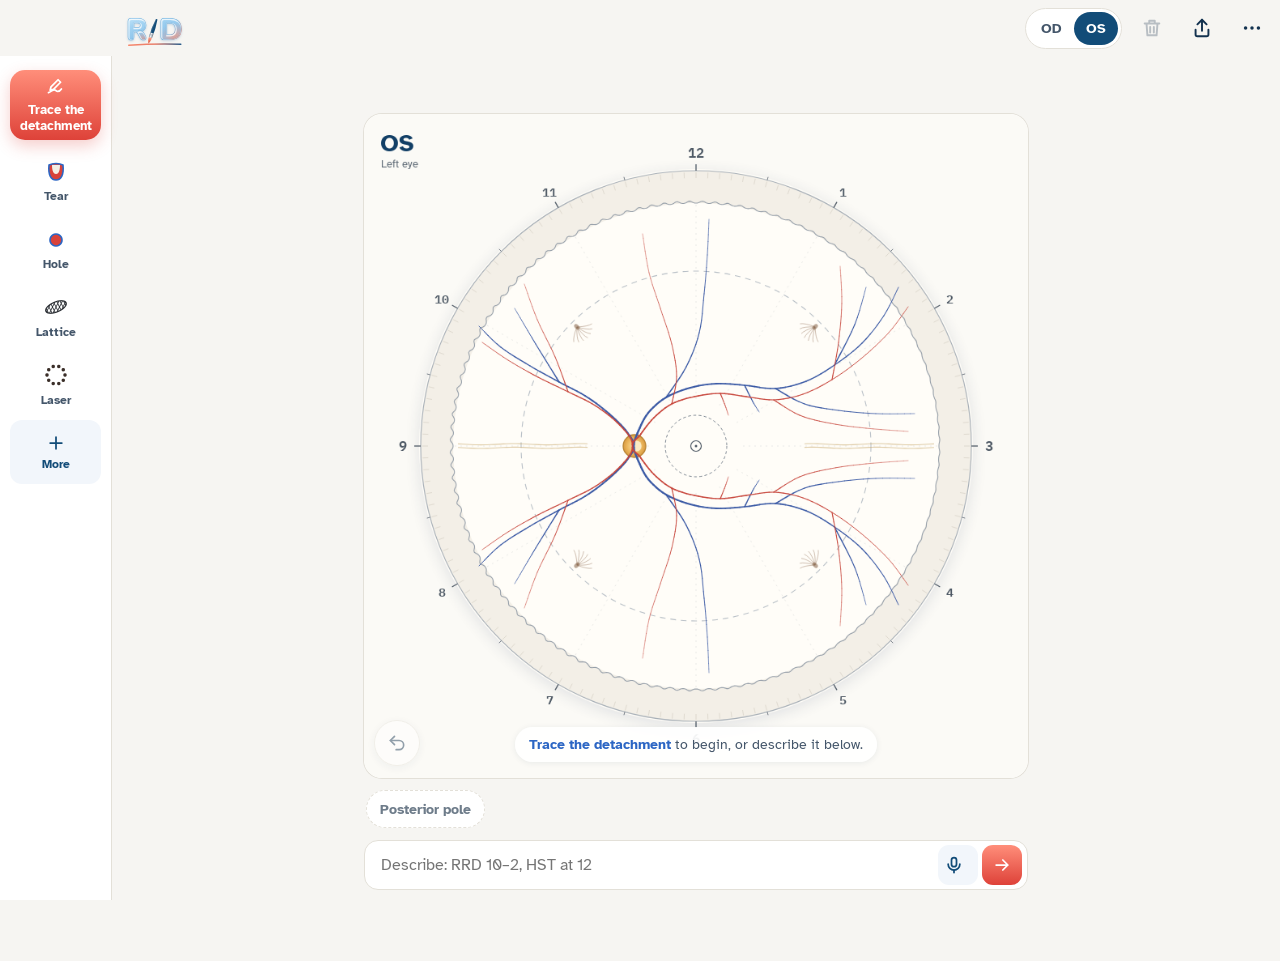
==== commit c1512243: "R/D 2.0: simple phone-first layout, done-state actions, surgical options worded as evidence, Weiss r" ====
--- a/index.html
+++ b/index.html
@@ -336,7 +336,20 @@
 .rep-opt.t-less, .rep-opt.t-pending { background: var(--surface); }
 .rep-h { display: flex; gap: 10px; align-items: baseline; justify-content: space-between; flex-wrap: wrap; }
 .rep-h strong { font-size: 15.5px; }
-.rep-tier { font-size: 11.5px; font-weight: 700; letter-spacing: 0.05em; text-transform: uppercase; color: var(--muted); }
+.rep-tier { font-size: 11.5px; font-weight: 700; letter-spacing: 0.05em; text-transform: uppercase; color: var(--muted); display: inline-flex; align-items: center; gap: 4px; }
+.rep-tier svg { flex: none; }
+.rep-name { display: flex; flex-direction: column; gap: 1px; min-width: 0; }
+.rep-tally { font: 600 12px var(--font-mono); color: var(--muted); }
+.rep-tally .tl-pro { color: var(--ok); }
+.rep-tally .tl-con { color: var(--warn); }
+.rep-lean { display: flex; gap: 11px; align-items: flex-start; margin: 2px 0 10px; padding: 11px 13px; border-radius: 13px; background: color-mix(in srgb, var(--ok) 9%, var(--surface)); border: 1px solid color-mix(in srgb, var(--ok) 35%, var(--line)); }
+.rep-lean.none { background: var(--surface-2); border-color: var(--line); }
+.rep-lean p { margin: 0; font-size: 15px; line-height: 1.45; }
+.rep-lean-k { font: 600 11px var(--font-mono); letter-spacing: .06em; text-transform: uppercase; color: var(--ok); margin-bottom: 2px; }
+.rep-lean.none .rep-lean-k { color: var(--muted); }
+.rep-lean .rep-lean-sub { margin-top: 4px; font-size: 12.5px; color: var(--muted); }
+.rep-lean-ic { width: 32px; height: 32px; flex: none; border-radius: 999px; display: grid; place-items: center; background: var(--ok); color: #fff; margin-top: 2px; }
+.rep-lean-ic svg { width: 17px; height: 17px; }
 .t-favoured .rep-tier { color: var(--ok); }
 .t-less .rep-tier, .t-pending .rep-tier { color: var(--warn); }
 .rep-why { margin: 6px 0 0; padding: 0; list-style: none; display: grid; gap: 5px; font-size: 13.5px; color: var(--ink-2); line-height: 1.45; }
@@ -518,6 +531,237 @@
 .draw-ask span { color: var(--ink-2); font-size: 14px; line-height: 1.4; }
 .da-actions { display: flex; gap: 8px; justify-content: center; flex-wrap: wrap; margin-top: 4px; }
 
+/* ======================= Simple layout (shell.js), modelled on C/D 2.0 ======================= */
+body.simple { overflow-x: hidden; --sel-bg: #FFF1DC; --sel-line: #E4A13E; --sel-ink: #7A4A0B; --dock-h: 150px; }
+@media (prefers-color-scheme: dark) { :root:not([data-theme="light"]) body.simple { --sel-bg: #3A2A12; --sel-line: #E4A13E; --sel-ink: #FFD9A0; } }
+body.simple .app { max-width: none; padding: 0; }
+body.simple .chart-card { position: static; background: transparent; border: 0; box-shadow: none; padding: 0; }
+body.simple .chart-tools, body.simple .view-row, body.simple .chart-wrap { padding: 0; }
+body.simple .chart-tools, body.simple .view-row, body.simple .cmd-box, body.simple .command > label, body.simple .cmd-actions, body.simple #handBtn { display: none !important; }
+body.simple #chart { border-radius: 18px; box-shadow: 0 0 0 1px var(--line); background: var(--surface); }
+#sApp { min-height: 100vh; min-height: 100dvh; display: flex; flex-direction: column; }
+#sTop { position: sticky; top: 0; z-index: 20; height: 56px; padding: 0 6px 0 12px; padding-top: env(safe-area-inset-top, 0px); display: flex; align-items: center; gap: 4px; background: color-mix(in srgb, var(--bg) 92%, transparent); -webkit-backdrop-filter: blur(10px); backdrop-filter: blur(10px); }
+#sTop .s-logo { height: 38px; width: auto; display: block; flex: none; }
+#sTop .s-gap { flex: 1; }
+#sTop .eye-switch { box-shadow: none; padding: 3px; margin-right: 2px; }
+#sTop .eye-switch button { padding: 6px 12px; font-size: 14px; }
+#sTop .eye-switch button span { display: none; }
+.s-icon { width: 44px; height: 44px; border: 0; background: transparent; border-radius: 12px; display: grid; place-items: center; color: var(--ink); cursor: pointer; flex: none; }
+.s-icon svg { width: 22px; height: 22px; }
+.s-icon:hover { background: var(--chip-bg); }
+.s-clear { color: var(--red-lo); }
+.s-clear:disabled { color: var(--muted); opacity: .45; cursor: default; }
+
+#sMain { flex: 1; width: 100%; max-width: 660px; margin: 0 auto; padding: 0 8px calc(var(--dock-h) + 24px + env(safe-area-inset-bottom, 0px)); box-sizing: border-box; display: flex; flex-direction: column; gap: 10px; }
+.s-fab { position: absolute; left: 10px; bottom: 12px; z-index: 2; width: 46px; height: 46px; padding: 0 !important; border-radius: 999px !important; display: grid !important; place-items: center; background: color-mix(in srgb, var(--surface) 92%, transparent) !important; border: 1px solid var(--line) !important; box-shadow: 0 2px 10px rgba(19, 50, 79, .12); }
+.s-fab .lbl { display: none !important; }
+.s-fab svg { width: 20px !important; height: 20px !important; }
+#sEmpty { position: absolute; left: 50%; bottom: 16px; transform: translateX(-50%); width: max-content; max-width: calc(100% - 130px); text-align: center; pointer-events: none; font-size: 14px; color: var(--ink-2); background: color-mix(in srgb, var(--surface) 92%, transparent); border-radius: 999px; padding: 7px 14px; box-shadow: 0 1px 6px rgba(19, 50, 79, .08); }
+#sEmpty b { color: var(--chip-rd); }
+
+#sStrip { display: flex; gap: 6px; overflow-x: auto; scrollbar-width: none; padding: 2px; -webkit-overflow-scrolling: touch; }
+#sStrip::-webkit-scrollbar { display: none; }
+.s-chip { flex: none; height: 38px; padding: 0 13px; border-radius: 999px; border: 1px solid var(--line); background: var(--surface); color: var(--ink); font: 700 14px var(--font-ui); cursor: pointer; white-space: nowrap; }
+.s-chip.quiet { color: var(--muted); border-style: dashed; }
+.s-chip.warn { background: var(--warn-bg); color: var(--warn); border-color: color-mix(in srgb, var(--warn) 40%, var(--line)); }
+.s-chip.ok { background: color-mix(in srgb, var(--ok) 12%, var(--surface)); color: var(--ok); border-color: color-mix(in srgb, var(--ok) 35%, var(--line)); }
+.s-chip.accent { background: var(--chip-bg); color: var(--navy); border-color: color-mix(in srgb, var(--navy) 35%, var(--line)); }
+
+body.simple .command { padding: 0; border: 0; background: transparent; gap: 6px; }
+.s-cmd { position: relative; display: flex; align-items: center; }
+body.simple #cmd { width: 100%; min-height: 50px; height: 50px; max-height: 140px; resize: none; padding: 13px 98px 13px 16px; border-radius: 14px; font-size: 16px; background: var(--surface); border: 1px solid var(--line); overflow: hidden; line-height: 1.4; }
+body.simple #mic, body.simple #go { position: absolute; top: 50%; transform: translateY(-50%); min-height: 0; width: 40px; height: 40px; padding: 0; border-radius: 11px; justify-content: center; border: 0; box-shadow: none; text-shadow: none; }
+body.simple #mic { right: 50px; background: var(--chip-bg); color: var(--navy); }
+body.simple #mic[aria-pressed="true"] { background: linear-gradient(180deg, var(--red-hi), var(--red-lo)); color: #fff; }
+body.simple #go { right: 6px; }
+body.simple #mic::before, body.simple #go::before { display: none; }
+body.simple #mic svg, body.simple #go svg { width: 20px; height: 20px; }
+body.simple #live { padding: 0 4px; }
+
+#sDock { position: fixed; z-index: 15; left: 0; right: 0; bottom: 0; padding: 10px 12px calc(12px + env(safe-area-inset-bottom, 0px)); background: var(--surface); border-radius: 22px 22px 0 0; box-shadow: 0 -8px 26px rgba(19, 50, 79, .08); border-top: 1px solid var(--line); display: flex; flex-direction: column; gap: 8px; transition: transform .22s ease; }
+#sDock > * { width: 100%; max-width: 636px; margin: 0 auto; box-sizing: border-box; }
+body.sheet-open #sDock { transform: translateY(110%); }
+.s-primary { display: flex; gap: 8px; }
+.s-trace { flex: 1; height: 54px; border: 0; border-radius: 15px; background: linear-gradient(180deg, var(--red-hi), var(--red-lo)); color: #fff; font: 700 17px var(--font-ui); display: flex; align-items: center; justify-content: center; gap: 10px; cursor: pointer; box-shadow: 0 6px 16px rgba(222, 66, 57, .26); }
+.s-trace svg { width: 20px; height: 20px; }
+.s-trace[hidden] { display: none; }
+.s-trace.s-half { font-size: 15px; height: 50px; }
+.s-trace.s-alt { background: var(--surface); color: var(--navy); border: 1.5px solid var(--line); box-shadow: none; }
+.s-trace:disabled, .s-tools button:disabled { opacity: .4; cursor: default; }
+.s-tools { display: grid; grid-template-columns: repeat(5, minmax(0, 1fr)); gap: 4px; }
+.s-tools button { height: 60px; border: 0; background: transparent; border-radius: 12px; display: flex; flex-direction: column; align-items: center; justify-content: center; gap: 4px; font: 700 11.5px var(--font-ui); color: var(--ink-2); cursor: pointer; }
+.s-tools button canvas { width: 28px; height: 28px; border-radius: 7px; }
+@media (prefers-color-scheme: dark) { :root:not([data-theme="light"]) .s-tools button canvas, :root:not([data-theme="light"]) .s-ed-h canvas, :root:not([data-theme="light"]) .s-rd-h canvas { background: #FFFDF8; } }
+:root[data-theme="dark"] .s-tools button canvas, :root[data-theme="dark"] .s-ed-h canvas, :root[data-theme="dark"] .s-rd-h canvas { background: #FFFDF8; }
+.s-tools button[aria-pressed="true"] { background: var(--sel-bg); color: var(--sel-ink); box-shadow: inset 0 0 0 1.5px var(--sel-line); }
+.s-tools .s-more { background: var(--chip-bg); color: var(--navy); }
+.s-tools .s-more svg { width: 20px; height: 20px; }
+@keyframes sGlow { 0%, 100% { box-shadow: 0 0 0 0 rgba(239, 122, 95, 0); } 50% { box-shadow: 0 0 0 6px rgba(239, 122, 95, .45); } }
+.glow, .s-next { animation: sGlow 1.6s ease-in-out infinite; }
+.s-tools button.glow { background: color-mix(in srgb, var(--chip-break) 9%, var(--surface)); }
+@media (prefers-reduced-motion: reduce) { .glow, .s-next { animation: none; box-shadow: 0 0 0 3px rgba(239, 122, 95, .5); } }
+/* the step hint sits in the dock, in place of the big button */
+#sDock .ink-hint { position: static; transform: none; width: 100%; max-width: 636px; justify-content: space-between; padding: 10px 8px 10px 16px; border-radius: 15px; font-size: 15px; min-height: 54px; pointer-events: auto; background: var(--ink); color: var(--bg); }
+#sDock .ink-hint:not([hidden]) ~ .s-primary { display: none; }
+#sDock .ink-hint button { padding: 8px 12px; font-size: 14px; background: color-mix(in srgb, var(--bg) 22%, transparent); color: var(--bg); }
+.s-laser:not(:has(.pal-laser:not([hidden]))) { display: none; }
+.s-laser .pal-laser { margin: 0; }
+.s-laser.folded .pal-laser { display: none; }
+.s-laser .pal-note, .s-laser .pal-done { display: none; }      /* the dock's hint says the same, and has the Done button */
+.s-laser-sum { width: 100%; display: flex; align-items: center; gap: 10px; min-height: 44px; padding: 6px 12px; margin-bottom: 6px; border: 1px solid var(--line); border-radius: 13px; background: var(--surface-2, var(--surface)); color: var(--ink); font: 600 14px var(--font-ui); cursor: pointer; text-align: left; }
+.s-laser-sum[hidden] { display: none; }
+.s-laser-sum .ls-k { font: 600 11px var(--font-mono); text-transform: uppercase; letter-spacing: .05em; color: var(--muted); }
+.s-laser-sum .ls-v { flex: 1; min-width: 0; }
+.s-laser-sum .ls-c { color: var(--navy); font-weight: 700; }
+.s-laser:not(.folded) .s-laser-sum { display: none; }
+
+#sScrim, #sClearScrim { position: fixed; inset: 0; z-index: 25; background: rgba(10, 24, 40, .32); }
+#sClearScrim { z-index: 44; background: rgba(40, 8, 6, .42); }
+#sApp .sheet { position: fixed; z-index: 30; left: 0; right: 0; bottom: 0; max-height: 82vh; max-height: 82dvh; overflow-y: auto; overscroll-behavior: contain; background: var(--surface); border-radius: 24px 24px 0 0; box-shadow: 0 -12px 34px rgba(19, 50, 79, .16); padding: 0 14px calc(18px + env(safe-area-inset-bottom, 0px)); box-sizing: border-box; display: flex; flex-direction: column; gap: 12px; transform: translateY(105%); visibility: hidden; transition: transform .24s ease, visibility 0s linear .24s; }
+#sApp .sheet.open { transform: none; visibility: visible; transition: transform .24s ease; }
+#sApp .sheet > * { width: 100%; max-width: 640px; margin-inline: auto; box-sizing: border-box; }
+#sApp .sheet.below { max-height: none; top: 50vh; border-radius: 20px 20px 0 0; box-shadow: 0 -10px 28px rgba(19, 50, 79, .14); }
+.sh-grab { width: 40px !important; height: 5px; border-radius: 3px; background: var(--line); margin: 8px auto 0 !important; flex: none; }
+.sh-head { display: flex; align-items: center; position: sticky; top: 0; background: var(--surface); padding: 2px 0 4px; z-index: 1; gap: 8px; }
+.sh-head h3 { flex: 1; margin: 0; font-size: 21px; display: flex; align-items: center; gap: 8px; }
+.sh-close { border: 0; background: transparent; color: var(--navy); font: 700 15px var(--font-ui); padding: 10px 6px; cursor: pointer; }
+#sApp .sheet .card { border: 0; padding: 4px 2px; background: transparent; box-shadow: none; }
+#sApp .sheet .card-head { margin-bottom: 6px; }
+#sApp #shLincoff .card-head, #sApp #shRepair .card-head, #sApp #shBuckle .card-head { display: none; }
+/* the chart is never covered: a panel below it starts where it ends, and the chart shrinks a little on short phones */
+@media (max-width: 999px) {
+  body.below-open { overflow: hidden; }
+  body.below-open .stage { max-width: max(250px, calc(100dvh - 56px - 300px)); margin-inline: auto; width: 100%; }
+}
+
+.s-grid3 { display: grid; grid-template-columns: repeat(auto-fill, minmax(96px, 1fr)); gap: 8px; }
+.s-grid3 > button { min-height: 78px; border: 1px solid var(--line); background: var(--surface); border-radius: 16px; display: flex; flex-direction: column; align-items: center; justify-content: center; gap: 7px; padding: 8px 6px; font: 700 13.5px var(--font-ui); color: var(--ink); cursor: pointer; text-align: center; }
+.s-grid3 svg { width: 22px; height: 22px; color: var(--navy); }
+.s-grid3 > button[aria-pressed="true"] { background: var(--sel-bg); border-color: var(--sel-line); color: var(--sel-ink); }
+body.simple .pal-tiles .pal-grid { grid-template-columns: repeat(4, minmax(0, 1fr)); gap: 6px; }
+body.simple .pal-tiles .pal-tile { min-height: 70px; font-size: 12.5px; border-radius: 12px; }
+body.simple .pal-tiles .pal-tile canvas { width: 32px !important; height: 32px !important; }
+body.simple .pal-tiles .pal-sec { margin-top: 4px; }
+.s-more-body .pal-more { margin-top: 10px; }
+.s-more-body .pal-more input { font-size: 16px; padding: 10px 12px; }
+.s-more-body .pal-results { max-height: none; }
+
+/* the guide, the editor, PVD and lens */
+.flow { border: 1.5px solid color-mix(in srgb, var(--navy) 40%, var(--line)); background: var(--chip-bg); border-radius: 16px; padding: 12px 14px; display: grid; gap: 10px; }
+.flow-step { font: 600 12px var(--font-mono); color: var(--navy); letter-spacing: .04em; text-transform: uppercase; }
+.flow h3 { margin: 2px 0 0; font-size: 18px; line-height: 1.25; }
+.flow p { margin: 0; font-size: 14px; color: var(--ink-2); }
+.flow-opts { display: flex; flex-wrap: wrap; gap: 6px; }
+.flow-opts button { min-width: 58px; min-height: 46px; padding: 6px 14px; border-radius: 12px; border: 1.5px solid var(--line); background: var(--surface); font-weight: 700; font-size: 16px; cursor: pointer; color: var(--ink); }
+.flow-opts button:hover { border-color: var(--focus); }
+.flow-opts button[aria-pressed="true"] { background: var(--navy); border-color: var(--navy); color: var(--surface); }
+.flow-acts { display: flex; gap: 8px; flex-wrap: wrap; align-items: center; }
+.flow-next { border: 0; border-radius: 12px; padding: 10px 16px; min-height: 44px; font-weight: 700; font-size: 15px; cursor: pointer; color: #fff; background: linear-gradient(180deg, var(--red-hi), var(--red-lo)); }
+.flow-skip { border: 0; background: transparent; color: var(--muted); font-weight: 700; cursor: pointer; padding: 8px; }
+.s-q { display: grid; gap: 6px; }
+.s-ql { margin: 0; font-size: 13px; font-weight: 700; color: var(--muted); }
+.s-edit, .s-detach, .s-ask { display: grid; gap: 12px; }
+.s-ed-h, .s-rd-h { display: flex; align-items: center; gap: 10px; }
+.s-ed-h canvas, .s-rd-h canvas { width: 30px; height: 30px; flex: none; }
+.s-ed-t { flex: 1; min-width: 0; }
+.s-ed-t strong, .s-rd-h strong { font-size: 17px; }
+.s-sub { color: var(--muted); font-size: 13px; }
+.mini.danger { color: var(--red-lo); }
+.s-ed-h .mini { min-height: 36px; padding: 4px 12px; }
+.bs-row { display: flex; align-items: stretch; border: 1.5px solid var(--line); border-radius: 14px; background: var(--surface); overflow: hidden; height: 52px; }
+.bs-row button { width: 56px; flex: none; border: 0; background: transparent; font-size: 26px; font-weight: 700; color: var(--navy); cursor: pointer; }
+.bs-row button:active { background: var(--chip-bg); }
+.bs-row output { flex: 1; display: grid; place-items: center; font: 600 16px var(--font-mono); color: var(--ink); }
+.s-size { display: grid; gap: 6px; }
+.s-tip { margin: 0; font-size: 13px; color: var(--muted); }
+#sApp .f-edit { display: flex; flex-wrap: wrap; gap: 8px; align-items: center; }
+#sApp .f-edit select, #sApp .f-edit input { min-height: 40px; font-size: 15px; }
+#sApp .f-edit input[type="number"] { width: 5.2em; }
+.s-acts { display: flex; gap: 8px; flex-wrap: wrap; }
+.s-rd { display: grid; gap: 8px; padding-bottom: 10px; border-bottom: 1px solid var(--line-2); }
+.s-laser-edit:empty { display: none; }
+
+/* when the drawing is done: big, plain actions */
+#sActs { display: grid; gap: 6px; border-radius: 18px; transition: box-shadow .3s; }
+#sActs[hidden] { display: none; }
+.s-acts-h { margin: 0 4px; font: 600 11.5px var(--font-mono); letter-spacing: .06em; text-transform: uppercase; color: var(--muted); }
+.s-acts-g { display: grid; grid-template-columns: 1fr 1fr; gap: 8px; }
+.s-acts-g[data-n="3"] .s-act:not([hidden]) { grid-column: auto; }
+.s-acts-g[data-n="3"] .s-act.a-surg { grid-column: 1 / -1; }
+.s-acts-g[data-n="1"] .s-act { grid-column: 1 / -1; }
+.s-act { min-height: 56px; display: flex; align-items: center; gap: 9px; padding: 8px 10px; border-radius: 15px; border: 1.5px solid var(--line); background: var(--surface); color: var(--ink); cursor: pointer; text-align: left; font-family: var(--font-ui); }
+.s-act[hidden] { display: none; }
+.s-act .sa-ic { width: 34px; height: 34px; flex: none; border-radius: 10px; display: grid; place-items: center; background: var(--chip-bg); color: var(--navy); }
+.s-act .sa-ic svg { width: 21px; height: 21px; }
+.s-act .sa-t { display: grid; min-width: 0; line-height: 1.2; }
+.s-act b { font-size: 15px; white-space: nowrap; overflow: hidden; text-overflow: ellipsis; }
+.s-act small { font-size: 12px; color: var(--muted); white-space: nowrap; overflow: hidden; text-overflow: ellipsis; }
+@media (max-width: 520px) { .s-act small { display: none; } .s-acts-g[data-n="3"] .s-act.a-surg small, .s-acts-g[data-n="1"] .s-act small { display: block; } }
+.s-act.a-surg { background: var(--navy); border-color: var(--navy); color: #fff; }
+.s-act.a-surg .sa-ic { background: rgba(255, 255, 255, .16); color: #fff; }
+.s-act.a-surg small { color: rgba(255, 255, 255, .78); }
+.s-act.a-rev .sa-ic { background: linear-gradient(180deg, var(--red-hi), var(--red-lo)); color: #fff; }
+.s-act.a-buckle .sa-ic { background: color-mix(in srgb, #7A5536 16%, var(--surface)); color: #7A5536; }
+.s-act:hover { border-color: var(--focus); }
+#sActs.lit .s-act { animation: sGlow 1.6s ease-in-out 3; }
+@media (prefers-color-scheme: dark) { :root:not([data-theme="light"]) .s-act.a-surg { background: #2C5A86; border-color: #2C5A86; } :root:not([data-theme="light"]) .s-act.a-buckle .sa-ic { color: #E2B48C; } }
+:root[data-theme="dark"] .s-act.a-surg { background: #2C5A86; border-color: #2C5A86; }
+
+/* clear: confirmed on a red card */
+.s-confirm { position: fixed; z-index: 45; left: 12px; right: 12px; bottom: calc(16px + env(safe-area-inset-bottom, 0px)); max-width: 480px; margin: 0 auto; padding: 18px; border-radius: 20px; display: grid; gap: 14px; background: var(--surface); border: 2px solid var(--red-lo); box-shadow: 0 16px 44px rgba(120, 20, 10, .35); }
+.s-confirm[hidden] { display: none; }
+.s-confirm .cc-text { display: grid; gap: 4px; }
+.s-confirm .cc-text b { font-size: 20px; }
+.s-confirm .cc-text span { color: var(--ink-2); }
+.s-confirm .acts { display: grid; grid-template-columns: 1fr 1fr; gap: 10px; }
+.s-confirm .acts button { min-height: 52px; border-radius: 14px; font-size: 16px; font-weight: 700; cursor: pointer; }
+.s-confirm .cc-yes { background: var(--red-lo); color: #fff; border: 0; }
+.s-confirm .cc-no { background: var(--surface); color: var(--ink); border: 1px solid var(--line); }
+
+/* what's new, toasts and the update bar sit clear of the dock */
+body.simple .whatsnew:not([hidden]) { position: fixed; z-index: 47; left: 12px; right: 12px; bottom: calc(16px + env(safe-area-inset-bottom, 0px)); max-width: 520px; max-height: min(80vh, 640px); overflow-y: auto; margin: 0 auto; box-shadow: 0 16px 44px rgba(19, 50, 79, .3); }
+body.simple .toast { bottom: calc(var(--dock-h) + 18px + env(safe-area-inset-bottom, 0px)); }
+body.simple .update-bar { bottom: calc(var(--dock-h) + 18px + env(safe-area-inset-bottom, 0px)); }
+body.simple .review-bar { margin-bottom: 8px; }
+
+/* a computer: tools as a left rail, panels on the right */
+@media (min-width: 1000px) {
+  #sApp { padding-left: 112px; }
+  #sDock { top: 56px; bottom: auto; right: auto; width: 112px; height: calc(100vh - 56px); border-radius: 0; border-top: 0; border-right: 1px solid var(--line); box-shadow: none; padding: 14px 10px; justify-content: flex-start; }
+  #sDock > * { max-width: none; }
+  body.sheet-open #sDock { transform: none; }
+  .s-primary { flex-direction: column; }
+  .s-trace { height: 78px; flex-direction: column; gap: 6px; font-size: 13px; text-align: center; padding: 6px; }
+  .s-trace.s-half { height: 64px; font-size: 12.5px; }
+  .s-tools { grid-template-columns: 1fr; }
+  .s-tools button { height: 64px; }
+  #sDock .ink-hint { position: fixed; top: 62px; left: calc(112px + (100vw - 112px) / 2); transform: translateX(-50%); width: max-content; max-width: min(620px, calc(100vw - 160px)); min-height: 0; z-index: 16; }
+  body.sheet-open #sDock .ink-hint { left: calc(112px + (100vw - 112px - 440px) / 2); max-width: min(560px, calc(100vw - 600px)); }
+  #sDock .ink-hint:not([hidden]) ~ .s-primary { display: flex; }
+  #sMain { padding: 58px 0 28px; max-width: min(760px, max(460px, calc(100vh - 236px))); }
+  .s-laser { position: fixed; right: 16px; top: 72px; width: 300px !important; z-index: 16; background: var(--surface); border: 1px solid var(--line); border-radius: 16px; padding: 10px; box-shadow: 0 10px 30px rgba(19, 50, 79, .12); }
+  .s-laser.folded { padding: 0; border: 0; box-shadow: none; background: transparent; }
+  .s-laser-sum { margin-bottom: 0; box-shadow: 0 6px 18px rgba(19, 50, 79, .1); }
+  body.sheet-open .s-laser { display: none; }
+  .sh-grab { display: none; }
+  #sTop #sActs { display: flex; align-items: center; gap: 8px; margin-left: 18px; border-radius: 14px; }
+  #sTop #sActs[hidden] { display: none; }
+  #sTop .s-acts-h { display: none; }
+  #sTop .s-acts-g { display: flex; gap: 8px; }
+  #sTop .s-act { min-height: 42px; padding: 4px 14px 4px 5px; border-radius: 12px; gap: 8px; }
+  #sTop .s-act .sa-ic { width: 32px; height: 32px; border-radius: 9px; }
+  #sTop .s-act .sa-ic svg { width: 18px; height: 18px; }
+  #sTop .s-act b { font-size: 14px; white-space: nowrap; }
+  #sTop .s-act small { display: none; }
+  #sTop { gap: 6px; }
+  #sApp .sheet, #sApp .sheet.below { left: auto; top: 56px !important; width: 440px; max-height: none; height: calc(100vh - 56px); border-radius: 0; border-left: 1px solid var(--line); box-shadow: -10px 0 30px rgba(19, 50, 79, .08); transform: translateX(105%); }
+  #sApp .sheet.open { transform: none; }
+  body.sheet-open #sMain { margin-right: 440px; margin-left: auto; }
+  .s-confirm { top: 50%; bottom: auto; transform: translateY(-50%); }
+  body.simple .toast, body.simple .update-bar { bottom: 24px; left: calc(112px + (100vw - 112px) / 2); }
+}
+@media (prefers-reduced-motion: reduce) { #sApp .sheet, #sDock { transition: none !important; } }
+
 </style>
 </head>
 <body>
@@ -636,7 +880,7 @@
       </div>
 
       <section class="card" id="repairCard" aria-labelledby="repH">
-        <div class="card-head"><h2 id="repH">Repair options: what the evidence says</h2><span class="count">education</span></div>
+        <div class="card-head"><h2 id="repH">Surgical options: what the evidence says</h2><span class="count">education</span></div>
         <div id="repair"></div>
       </section>
 
@@ -696,7 +940,7 @@
             <li>Elevation: <code>flat</code> · <code>minimally elevated</code> · <code>elevated</code> · <code>moderately elevated</code> · <code>markedly elevated</code> · <code>dome shaped</code> · <code>mushroom</code> or <code>collar button</code>. Fluid: <code>trace SRF</code> · <code>SRF</code> · <code>extensive SRF</code> · <code>no SRF</code>. Say it again later to update: <code>the nevus has orange pigment</code>.</li>
             <li>Drawn to scale against the disc. Elevation has no colour code, so R/D shows it as relief — shading, contour lines and a shadow that grow with the grade — and writes the size and thickness beside the lesion. Drusen are yellow stipple, subretinal fluid blue, orange pigment orange. Drawing by hand, drag a tumour’s edge to resize it.</li>
           </ul></div>
-          <div><h3>Vitreous and lens (for the repair options)</h3><ul>
+          <div><h3>Vitreous and lens (for the surgical options)</h3><ul>
             <li><code>complete PVD</code> · <code>partial PVD</code> · <code>Weiss ring</code> · <code>no PVD</code> · <code>attached hyaloid</code></li>
             <li><code>phakic</code> · <code>pseudophakic</code> · <code>PCIOL</code> · <code>s/p cataract surgery</code> · <code>aphakic</code> · <code>NS cataract</code></li>
           </ul></div>
@@ -759,7 +1003,7 @@
           </ul></div>
         </div>
       </details>
-      <p class="foot">R/D is a drawing, documentation and education aid for eye-care professionals; it is not medical advice and does not diagnose or treat. Lincoff zones are probabilities from a 1971 series and do not replace a full indented examination. Repair options summarise published trials and cohorts for education and are not a treatment recommendation for any patient. Library definitions summarise the cited literature and are not diagnostic criteria.</p>
+      <p class="foot">R/D is a drawing, documentation and education aid for eye-care professionals; it is not medical advice and does not diagnose or treat. Lincoff zones are probabilities from a 1971 series and do not replace a full indented examination. Surgical options summarise published trials and cohorts for education and are not a treatment recommendation for any patient. Library definitions summarise the cited literature and are not diagnostic criteria.</p>
     </section>
   </main>
 </div>
@@ -4474,6 +4718,23 @@
   return geo;
 }
 
+/* A complete PVD recorded for the eye (scene.pvd) is drawn as a Weiss ring in the vitreous green, just in front of the
+   disc; a partial PVD is recorded in the note but not drawn. u scales strokes for the pole view. */
+const GRN = '#2E9A55';
+function drawPVD(ctx, scene, u) {
+  if (scene.pvd !== 'complete' && scene.pvd !== 'yes') return;
+  // a PVD or Weiss ring placed from the library is already drawn by its own recipe
+  if (scene.findings.some(f => f.type === 'cat' && (f.key === 'posterior_vitreous_detachment' || f.key === 'weiss_ring'))) return;
+  u = u || 1;
+  const [dx] = RD.discCenter(scene.eye), x = dx * 0.86, y = -9;
+  ctx.save();
+  ctx.strokeStyle = GRN; ctx.lineCap = 'round';
+  // an irregular, slightly open ring
+  ctx.lineWidth = 2.5 * u; ctx.beginPath(); ctx.ellipse(x, y, 12, 9, 0.3, 0.35, TAU - 0.25); ctx.stroke();
+  ctx.lineWidth = 1.5 * u; ctx.beginPath(); ctx.ellipse(x + 0.6, y + 0.4, 8.6, 6.1, 0.45, 1.2, 4.2); ctx.stroke();
+  ctx.restore();
+}
+
 /* magnified posterior pole: disc, macula and arcades at ~2.2× the main chart */
 const POLE_HALF = 110;
 function poleCenter(eye) { return [RD.discCenter(eye)[0] * 0.24, 0]; }
@@ -4514,6 +4775,7 @@
     const vit = { ...scene, findings: scene.findings.filter(f => f.type === 'cat' && !['gas', 'oil', 'pvd'].includes((RD.CAT[f.key] || {}).r)) };
     CR.drawLayer(ctx, vit, geo, 'vitreous');
   }
+  drawPVD(ctx, scene, (S / 420) / k);
   ctx.save();
   ctx.strokeStyle = C.macula; ctx.lineWidth = 0.6; ctx.setLineDash([2.5, 2]);
   ctx.beginPath(); ctx.arc(0, 0, G.R_MAC, 0, TAU); ctx.stroke(); ctx.setLineDash([]);
@@ -4579,6 +4841,7 @@
   for (const f of F) if (f.type === 'hole') drawHole(ctx, f, geo, false);
   for (const f of F) if (f.type === 'pvr') drawPVR(ctx, f, geo, scene);
   if (CR) CR.drawLayer(ctx, scene, geo, 'vitreous');
+  drawPVD(ctx, scene, 1);
   for (const f of F) if (f.type === 'vh') drawVH(ctx, f);
   drawMacula(ctx, geo);
   drawBuckleLabels(ctx, scene, ts);
@@ -5013,9 +5276,7 @@
     for (const q of v) { ctx.strokeStyle = GRN; ctx.lineWidth = 1; ctx.beginPath(); ctx.moveTo(P.x, P.y); ctx.lineTo(q[0] * 0.55 + P.x * 0.45, q[1] * 0.55 + P.y * 0.45); ctx.stroke(); }
   },
   pvd(ctx, f, P, E, st, scene) {
-    RECIPE.weiss(ctx, f, P, E, st, scene);
-    ctx.strokeStyle = hexA(GRN, 0.7); ctx.lineWidth = 1.3; ctx.setLineDash([7, 5]);
-    ctx.stroke(circle(-RD.discCenter(scene.eye)[0] * 0.15, 0, 128)); ctx.setLineDash([]);
+    RECIPE.weiss(ctx, f, P, E, st, scene);          // the Weiss ring alone: no dashed hyaloid line
   },
   weiss(ctx, f, P, E, st, scene) {
     const [dx, dy] = RD.discCenter(scene.eye), x = dx * 0.86, y = dy - 9;
@@ -5846,6 +6107,9 @@
   const el = api.el;
   const $ = (s) => document.querySelector(s);
   const chart = $('#chart'), ink = $('#ink'), stage = $('#stage'), hint = $('#inkHint'), pal = $('#palette'), fab = $('#palFab'), btn = $('#handBtn');
+  // the simple layout (shell.js) hosts the tools, hints and panels itself, and is told when things change
+  const SH = api.shell || null;
+  const tell = (k, ...a) => { if (SH && typeof SH[k] === 'function') SH[k](...a); };
 
   // breaks first: once a detachment is outlined, finding its break is the next job
   const BREAK_TILES = [
@@ -6068,16 +6332,23 @@
   }
 
   /* -------------------------------- hints ------------------------------- */
-  function setHint(text, cancel) {
-    hint.hidden = !text;
+  function setHint(text, cancel, important) {
+    hint.hidden = !text || (!!SH && !cancel && !important);
     hint.querySelector('.t').textContent = text || '';
     hint.querySelector('button').hidden = !cancel;
+    hint.querySelector('button').textContent = typeof cancel === 'string' ? cancel : 'Cancel';
+    tell('onHint');
   }
   function idleHint() {
     if (!active()) { setHint(''); return; }
     const sc = api.getScene(), hasRd = !!RD.mainRd(sc);
-    const needBreak = hasRd && !pal.hidden && !sc.findings.some(f => RD.BREAK_TYPES.has(f.type));
-    if (traceMode) { setHint(traceMode === 'redraw' ? 'Trace the new border, ora to ora — it replaces the old one' : 'Trace the next detachment’s border, ora to ora', true); return; }
+    const needBreak = hasRd && (!!SH || !pal.hidden) && !sc.findings.some(f => RD.BREAK_TYPES.has(f.type));
+    if (traceMode) { setHint(traceMode === 'redraw' ? 'Trace the new border, ora to ora — it replaces the old one' : hasRd ? 'Trace the next detachment’s border, ora to ora' : 'Step 1 of 4 · Trace the posterior border, from the ora round to the ora', true); return; }
+    if (SH) {
+      const z = needBreak ? RD.lincoff(sc) : null;
+      setHint(needBreak ? `Step 2 of 4 · Add the break — Tear or Hole${z ? ` · look ${z.zoneText.replace(' o’clock', '')} first (Lincoff)` : ''}` : '', false, needBreak);
+      return;
+    }
     setHint(needBreak ? `Now add the break${pal.classList.contains('docked') ? ' — pick one below' : ' — pick one in the panel'}` : hasRd ? 'Drag a finding to move it · off the chart to remove' : 'Trace the detachment’s border, ora to ora');
   }
   function cancel() {
@@ -6187,9 +6458,11 @@
     return best;
   }
   function select(id) {
+    const changed = selected !== id;
     selected = id;
     api.setHighlight(id);
     renderLaserOpts();
+    if (changed) tell('onSelect', id);
   }
 
   /* ------------------------------ pointer input ------------------------- */
@@ -6265,8 +6538,8 @@
     else if (phase === 'moving' || phase === 'resizing') moveDrag(p);
     else if (phase === 'locked' && !lockShown && dist(p, gStart) > 12 * unit()) {
       lockShown = true;
-      setHint('The detachment is locked — tap Redraw or Add detachment to draw another');
-      flashBar();
+      if (SH) { api.toast('The detachment is locked — tap Redraw or Add detachment to draw another'); tell('onLock'); }
+      else { setHint('The detachment is locked — tap Redraw or Add detachment to draw another', false, true); flashBar(); }
     }
   });
   const finish = (ev) => {
@@ -6326,7 +6599,7 @@
     const f = out.added[0];
     phase = 'idle'; prep = null; choice = null;
     api.announce([RD.describeAction({ op: 'add', f }, out.scene.eye)].filter(Boolean), out.notes);
-    openPalette('rd');
+    if (SH) tell('onRd'); else openPalette('rd');
     idleHint(); drawInk();
   }
 
@@ -6510,7 +6783,7 @@
     }
     if (selected != null) select(null);
     renderLaserOpts();
-    setHint('Trace more laser, or tap a break — Done when finished', true);
+    setHint('Trace more laser, or tap a break — Done when finished', 'Done');
     drawInk();
   }
   function updateSpan(p) {
@@ -6559,6 +6832,7 @@
     if (!pal.classList.contains('docked')) { pal.classList.add('tucked'); palSub.textContent = `Placing: ${item.label.toLowerCase()}`; }
     if (selected != null) select(null);
     renderLaserOpts();
+    tell('onArm');
     setHint(item.kind === 'laser' ? 'Tap a break to laser around it — or drag to trace the laser exactly' : SPAN[item.kind] ? `Tap, or drag along the fundus, to place the ${item.label.toLowerCase()}` : `Tap the fundus to place the ${item.label.toLowerCase()}`, true);
     drawInk();
   }
@@ -6572,6 +6846,7 @@
     hover = null;
     if (phase === 'armed' || phase === 'placing' || phase === 'spanning' || phase === 'lasering') phase = 'idle';
     renderLaserOpts();
+    tell('onArm');
     if (!quiet) drawInk();
   }
   /* a tile can be tapped (arm, then tap the fundus) or dragged straight onto the fundus */
@@ -6640,11 +6915,13 @@
   }
 
   let moreTile = null;
+  const tileByKind = {};
   const tileGrid = (tiles, aria, cls) => {
     const gr = el('div', { class: 'pal-grid' + (cls ? ' ' + cls : ''), role: 'toolbar', 'aria-label': aria });
     for (const [kind, label, short] of tiles) {
       const tile = el('button', { type: 'button', class: 'pal-tile', 'aria-pressed': 'false', 'aria-label': label, title: kind === 'more' ? 'Search the pathology library' : `${label}: drag onto the fundus, or tap then tap the spot` }, [tileIcon(kind), el('span', { text: short, 'aria-hidden': 'true' })]);
       wireTile(tile, { kind, label });
+      tileByKind[kind] = { tile, label };
       if (kind === 'more') moreTile = tile;
       gr.append(tile);
     }
@@ -6847,6 +7124,7 @@
     if (cornerScore(best, sc, null, pts) >= 40) pal.classList.add('min');
   }
   function openPalette(why) {
+    if (SH) return;
     renderStatus();
     pal.hidden = false;
     pal.classList.remove('min');
@@ -6885,13 +7163,14 @@
     if (selected != null) select(null);
     traceMode = traceMode === m ? null : m;
     renderRdBar(); idleHint(); drawInk();
+    tell('onArm');
   }
   btnRedraw.addEventListener('click', () => setTraceMode('redraw'));
   btnAdd.addEventListener('click', () => setTraceMode('add'));
   function renderRdBar() {
     const show = active() && !!RD.mainRd(api.getScene());
-    rdBar.hidden = !show;
-    if (!show && traceMode) traceMode = null;
+    rdBar.hidden = !show || !!SH;
+    if (traceMode && (!active() || (!show && traceMode === 'redraw'))) traceMode = null;     // 'add' with nothing drawn yet is the first trace
     btnRedraw.setAttribute('aria-pressed', String(traceMode === 'redraw'));
     btnAdd.setAttribute('aria-pressed', String(traceMode === 'add'));
     btnRedraw.querySelector('span').textContent = RD.rdsOf(api.getScene()).length > 1 ? 'Redraw all' : 'Redraw';
@@ -6911,7 +7190,7 @@
   stage.append(askBox);
   chart.addEventListener('pointerdown', () => { busyAtDown = !!(api.busy && api.busy()); }, { capture: true });
   chart.addEventListener('click', () => {
-    if (on || askDismissed || busyAtDown || api.getView() !== 'fundus') return;
+    if (SH || on || askDismissed || busyAtDown || api.getView() !== 'fundus') return;
     askBox.hidden = false;
   });
 
@@ -6952,6 +7231,11 @@
       if (phase !== 'idle' || armed || prep || drag) cancel();
       pal.hidden = true; fab.hidden = true; setHint('');
     }
+    else if (SH) {
+      pal.hidden = true; fab.hidden = true;
+      renderLaserOpts();
+      if (phase === 'idle') idleHint();
+    }
     else {
       fab.hidden = !pal.hidden;
       if (!pal.hidden) { renderStatus(); renderLaserOpts(); placePalette(false); }
@@ -6964,19 +7248,514 @@
 
   const want = api.getPref('hand');
   setOn(want == null ? !!(window.matchMedia && window.matchMedia('(pointer: fine)').matches) : want, true);
-  return { sync, drawInk, setOn, isOn: () => on, openPalette };
+  return {
+    sync, drawInk, setOn, isOn: () => on, openPalette,
+    // for the simple layout
+    armKind(kind) { const t = tileByKind[kind]; if (!t) return; if (!on) setOn(true, true); arm({ kind, label: t.label }, t.tile); },
+    stop() { cancel(); },
+    armedKind: () => (armed ? armed.kind : null),
+    traceMode: () => traceMode,
+    laserPattern: () => Object.assign({}, laserOpt),
+    setTraceMode,
+    selectedId: () => selected,
+    select(id) { select(id); drawInk(); },
+    toggleMore,
+    parts: { laserBox, grid, moreBox, linHint },
+  };
+};
+})(typeof window !== 'undefined' ? window : globalThis);
+
+</script>
+<script>
+/* R/D simple layout (modelled on C/D 2.0): the chart fills the top of the screen; a strip under it sums up the
+   eye; a dock at the bottom holds one big action and the everyday tools; everything else opens in panels that
+   slide up (beside the chart on a computer). It rearranges the classic page's own elements, so every feature keeps
+   working, and the guide carries on by itself: trace → break → PVD → lens → repair options.
+   ?classic (or the ⋯ menu) brings back the classic layout. */
+(function (root) {
+'use strict';
+root.RDShell = function (X, H) {
+  const { el, $, RD, hand } = X;
+  const $$ = (s) => [...document.querySelectorAll(s)];
+  document.body.classList.add('simple');
+  const svg = (d) => `<svg viewBox="0 0 24 24" fill="none" stroke="currentColor" stroke-width="2.1" stroke-linecap="round" stroke-linejoin="round" aria-hidden="true">${d}</svg>`;
+  const IC = {
+    trash: svg('<path d="M4 7h16M9 7V4h6v3M6 7l1 13h10l1-13M10 11v6M14 11v6"/>'),
+    share: svg('<path d="M12 3v12"/><path d="m7 8 5-5 5 5"/><path d="M5 14v5a2 2 0 0 0 2 2h10a2 2 0 0 0 2-2v-5"/>'),
+    more: '<svg viewBox="0 0 24 24" fill="currentColor" aria-hidden="true"><circle cx="5" cy="12" r="1.9"/><circle cx="12" cy="12" r="1.9"/><circle cx="19" cy="12" r="1.9"/></svg>',
+    trace: svg('<path d="M3 20c3-1 4.5-3.5 7-3.5 2 0 2 2 4 2s3.5-1.5 4.5-3"/><path d="m14.5 4.5 3 3L9 16l-4 1 1-4Z"/>'),
+    redraw: svg('<path d="M4 12a8 8 0 1 0 2.4-5.7"/><path d="M4 4v4.5h4.5"/>'),
+    plus: svg('<path d="M12 5v14M5 12h14"/>'),
+    go: svg('<path d="M5 12h14M13 6l6 6-6 6"/>'),
+    mic: svg('<rect x="9" y="3" width="6" height="11" rx="3"/><path d="M5 11a7 7 0 0 0 14 0"/><path d="M12 18v3"/>'),
+    dl: svg('<path d="M12 4v11"/><path d="m7 10 5 5 5-5"/><path d="M5 20h14"/>'),
+    copy: svg('<rect x="8" y="8" width="12" height="12" rx="2"/><path d="M16 8V5a1 1 0 0 0-1-1H5a1 1 0 0 0-1 1v10a1 1 0 0 0 1 1h3"/>'),
+    redo: svg('<path d="m15 14 5-5-5-5"/><path d="M20 9H9.5a5.5 5.5 0 0 0 0 11H13"/>'),
+    find: svg('<circle cx="11" cy="11" r="7"/><path d="m20 20-3.5-3.5"/>'),
+    pole: svg('<circle cx="12" cy="12" r="8.5"/><circle cx="12" cy="12" r="3.2"/><path d="M12 3.5v2M12 18.5v2"/>'),
+    layout: svg('<rect x="3" y="4" width="18" height="16" rx="2"/><path d="M3 10h18M9 10v10"/>'),
+    review: svg('<path d="M4 5h16v11H8l-4 4Z"/><path d="M8 9h8M8 12h5"/>'),
+    scale: svg('<path d="M12 4v16M8 20h8M5 7h14M12 4l0 3"/><path d="M5 7 2.5 13a2.6 2.6 0 0 0 5 0Z"/><path d="M19 7l-2.5 6a2.6 2.6 0 0 0 5 0Z"/>'),
+    ring: svg('<circle cx="12" cy="12" r="8.5"/><circle cx="12" cy="12" r="5"/><path d="M12 3.5v3M12 17.5v3"/>'),
+  };
+  const iconBtn = (id, label, ic, cls) => { const b = el('button', { type: 'button', class: 's-icon' + (cls ? ' ' + cls : ''), id, 'aria-label': label, title: label }); b.innerHTML = ic; return b; };
+  const scene = () => X.getScene();
+
+  /* ------------------------------ header ------------------------------ */
+  const app = $('.app'), top = $('.top'), layout = $('.layout'), card = $('.chart-card'), stage = $('#stage'), consoleCol = $('.console');
+  const sApp = el('div', { id: 'sApp' });
+  app.append(sApp);
+  const sTop = el('header', { id: 'sTop' });
+  const logo = top.querySelector('.brand svg'); if (logo) logo.classList.add('s-logo');
+  const eye = top.querySelector('.eye-switch');
+  const clearBtn = iconBtn('sClearBtn', 'Clear the drawing', IC.trash, 's-clear');
+  const shareBtn = iconBtn('sShareBtn', 'Save, copy or send for review', IC.share);
+  const menuBtn = iconBtn('sMenuBtn', 'More', IC.more);
+  sTop.append(logo || el('strong', { text: 'R/D' }), el('span', { class: 's-gap' }), eye, clearBtn, shareBtn, menuBtn);
+
+  /* -------------------- main: chart, summary strip, describe line -------------------- */
+  const sMain = el('main', { id: 'sMain' });
+  sApp.append(sTop, sMain);            // in the document straight away, so the elements moved into it can still be found
+  const undoBtn = $('#undo'); undoBtn.classList.add('s-fab'); stage.append(undoBtn);
+  const empty = el('div', { id: 'sEmpty', hidden: true }); empty.innerHTML = '<b>Trace the detachment</b> to begin, or describe it below.';
+  stage.append(empty);
+  const strip = el('div', { id: 'sStrip', role: 'group', 'aria-label': 'Summary of the eye' });
+  const cmdCard = $('.command'), cmd = $('#cmd'), mic = $('#mic'), go = $('#go');
+  cmd.setAttribute('rows', '1'); cmd.setAttribute('placeholder', 'Describe: RRD 10–2, HST at 12');
+  // the describe line grows with what is typed and shrinks back when it is sent
+  const fitCmd = () => { cmd.style.height = ''; if (cmd.value) cmd.style.height = Math.min(140, cmd.scrollHeight + 2) + 'px'; };
+  cmd.addEventListener('input', () => { fitCmd(); syncDock(); });
+  cmd.addEventListener('keydown', () => setTimeout(fitCmd, 0));
+  go.addEventListener('click', () => setTimeout(fitCmd, 0));
+  const micLabel = $('#micLabel');
+  mic.innerHTML = IC.mic; if (micLabel) { micLabel.classList.add('sr'); mic.append(micLabel); }
+  mic.setAttribute('aria-label', 'Dictate');
+  go.innerHTML = IC.go; go.setAttribute('aria-label', 'Draw it');
+  cmdCard.prepend(el('div', { class: 's-cmd' }, [cmd, mic, go]));
+  sMain.append(card, strip, cmdCard);
+
+  /* when the drawing is done: the surgical options, the buckle guide, the PNG and the review link, big and in reach.
+     Under the summary on a phone; in the top bar on a computer. */
+  const acts = el('section', { id: 'sActs', 'aria-label': 'Next steps', hidden: true });
+  const actsHead = el('p', { class: 's-acts-h', text: 'Drawing done — next' });
+  const actsGrid = el('div', { class: 's-acts-g' });
+  const actBtn = (k, ic, label, sub, fn) => { const b = el('button', { type: 'button', class: 's-act a-' + k, 'data-k': k }); b.innerHTML = `<span class="sa-ic">${ic}</span><span class="sa-t"><b>${label}</b><small>${sub}</small></span>`; b.addEventListener('click', fn); return b; };
+  const toCard = (id, cardSel) => { showSheet(id); const c = $(cardSel); if (c) setTimeout(() => c.scrollIntoView({ block: 'start', behavior: 'smooth' }), 280); };
+  const aSurg = actBtn('surg', IC.scale, 'Surgical options', 'Where the evidence leans', () => showSheet('shRepair'));
+  const aBuckle = actBtn('buckle', IC.ring, 'Buckle guide', 'Elements and placement', () => showSheet('shBuckle'));
+  const aPng = actBtn('png', IC.dl, 'Save PNG', 'Download the drawing', () => X.exportPNG());
+  const aRev = actBtn('rev', IC.review, 'Send for review', 'A link for a fellow or attending', () => toCard('shShare', '#reviewCard'));
+  actsGrid.append(aSurg, aBuckle, aPng, aRev);
+  acts.append(actsHead, actsGrid);
+  sMain.insertBefore(acts, cmdCard);
+
+  /* ------------------------------ the dock ------------------------------ */
+  const dock = el('nav', { id: 'sDock', 'aria-label': 'Draw' });
+  const laserSlot = el('div', { class: 's-laser' });
+  const hintEl = $('#inkHint');
+  const primary = el('div', { class: 's-primary' });
+  const traceBtn = el('button', { type: 'button', class: 's-trace', id: 'sTrace' }); traceBtn.innerHTML = IC.trace + '<span>Trace the detachment</span>';
+  const redrawBtn = el('button', { type: 'button', class: 's-trace s-half', id: 'sRedraw' }); redrawBtn.innerHTML = IC.redraw + '<span>Redraw</span>';
+  const addRdBtn = el('button', { type: 'button', class: 's-trace s-half s-alt', id: 'sAddRd' }); addRdBtn.innerHTML = IC.plus + '<span>Add detachment</span>';
+  const backBtn = el('button', { type: 'button', class: 's-trace s-alt', id: 'sBack', hidden: true }); backBtn.innerHTML = svg('<path d="M19 12H5M11 6l-6 6 6 6"/>') + '<span>Back to the fundus</span>';
+  backBtn.addEventListener('click', () => X.setView('fundus'));
+  primary.append(traceBtn, redrawBtn, addRdBtn, backBtn);
+  const tools = el('div', { class: 's-tools' });
+  const TOOLS = [['hst', 'Tear'], ['hole', 'Hole'], ['lat', 'Lattice'], ['laser', 'Laser']];
+  for (const [k, name] of TOOLS) {
+    const b = el('button', { type: 'button', 'data-k': k, 'aria-pressed': 'false', title: name }, [X.iconFor({ type: k, grade: 'C' }), el('span', { text: name })]);
+    b.addEventListener('click', () => { if (hand.armedKind() === k) hand.stop(); else { showSheet(null); hand.armKind(k); } });
+    tools.append(b);
+  }
+  const moreBtn = el('button', { type: 'button', class: 's-more', 'aria-label': 'All findings' }); moreBtn.innerHTML = IC.plus + '<span>More</span>';
+  tools.append(moreBtn);
+  dock.append(laserSlot, hintEl, primary, tools);
+  traceBtn.addEventListener('click', () => { showSheet(null); hand.setTraceMode('add'); });
+  redrawBtn.addEventListener('click', () => { showSheet(null); hand.setTraceMode('redraw'); });
+  addRdBtn.addEventListener('click', () => { showSheet(null); hand.setTraceMode('add'); });
+
+  /* ------------------------------ panels ------------------------------ */
+  const sheet = (id, title, kids, opts) => {
+    const s = el('section', { class: 'sheet' + (opts && opts.below ? ' below' : ''), id, 'aria-label': title || 'Panel' });
+    s.append(el('div', { class: 'sh-grab', 'aria-hidden': 'true' }));
+    if (title) {
+      const h = el('div', { class: 'sh-head' }, [el('h3', { text: title }), el('button', { type: 'button', class: 'sh-close', text: 'Done', onclick: () => closeSheet() })]);
+      s.append(h);
+    }
+    for (const k of kids) if (k) s.append(k);
+    return s;
+  };
+  // the guide and the editor sit below the chart, so the chart is never covered
+  const guideBody = el('div', { class: 's-guide' });
+  const shGuide = sheet('shGuide', '', [guideBody], { below: true });
+  const editBody = el('div', { class: 's-edit' });
+  const shEdit = sheet('shEdit', '', [editBody], { below: true });
+  // every finding, and the library search
+  const parts = hand.parts;
+  const moreBody = el('div', { class: 's-more-body' }, [parts.grid, parts.moreBox]);
+  parts.moreBox.hidden = false;
+  const shMore = sheet('shMore', 'Add a finding', [moreBody]);
+  const detachBody = el('div', { class: 's-detach' });
+  const shDetach = sheet('shDetach', 'Detachment', [detachBody]);
+  const askBody = el('div', { class: 's-ask' });
+  const shAsk = sheet('shAsk', 'PVD and lens', [askBody]);
+  const shLincoff = sheet('shLincoff', 'Where is the primary break?', [$('#lincoffCard')]);
+  const shRepair = sheet('shRepair', 'Surgical options', [$('#repairCard')]);
+  const shBuckle = sheet('shBuckle', 'Scleral buckle guide', [$('#buckleCard')]);
+  const shareGrid = el('div', { class: 's-grid3' });
+  const gridBtn = (ic, label, fn, id) => { const b = el('button', { type: 'button', id: id || null }); b.innerHTML = ic + `<span>${label}</span>`; b.addEventListener('click', fn); return b; };
+  shareGrid.append(
+    gridBtn(IC.dl, 'Save PNG', () => { X.exportPNG(); }, 'sSavePng'),
+    gridBtn(IC.copy, 'Copy note', (e) => { X.copyNote(); const s = e.currentTarget.querySelector('span'); s.textContent = 'Copied'; setTimeout(() => { s.textContent = 'Copy note'; }, 1400); }),
+  );
+  const shShare = sheet('shShare', 'Save and share', [shareGrid, $('#reviewCard')]);
+  const menuGrid = el('div', { class: 's-grid3 s-menu' });
+  const lincoffToggle = gridBtn(IC.find, 'Lincoff zone', () => { X.toggleLincoff(); }, 'sLincoffBtn');
+  const poleToggle = gridBtn(IC.pole, 'Posterior pole', () => { X.setView(X.getView() === 'pole' ? 'fundus' : 'pole'); closeSheet(); }, 'sPoleBtn');
+  menuGrid.append(
+    gridBtn(IC.redo, 'Redo', () => { X.redo(); }, 'sRedoBtn'),
+    lincoffToggle, poleToggle,
+    gridBtn(IC.layout, 'Classic layout', () => { X.prefs.layout = 'classic'; X.save(); location.reload(); }),
+  );
+  const noteCard = $('#note').closest('.card'), findCard = $('#findings').closest('.card');
+  const menuKids = [menuGrid, noteCard, findCard, ...[...consoleCol.children].filter(n => n !== cmdCard && n !== noteCard && n !== findCard), $('#chartFoot'), $('#intended')];
+  const shMenu = sheet('shMenu', 'More', menuKids);
+  const ver = $('#verLink'); if (ver) shMenu.querySelector('.sh-head h3').append(' ', ver);
+
+  /* clear: one tap from the header, confirmed on a red card */
+  const clearCard = el('div', { class: 's-confirm', id: 'sClearCard', role: 'alertdialog', 'aria-labelledby': 'sClearH', hidden: true }, [
+    el('div', { class: 'cc-text' }, [el('b', { id: 'sClearH', text: 'Clear the drawing?' }), el('span', { text: 'Everything on the chart is removed. Undo brings it back.' })]),
+    el('div', { class: 'acts' }, [
+      el('button', { type: 'button', class: 'cc-yes', text: 'Clear', onclick: () => { clearCard.hidden = true; clearScrim.hidden = true; $('#clear').click(); } }),
+      el('button', { type: 'button', class: 'cc-no', text: 'Keep', onclick: () => { clearCard.hidden = true; clearScrim.hidden = true; } }),
+    ]),
+  ]);
+  const scrim = el('div', { id: 'sScrim', hidden: true });
+  const clearScrim = el('div', { id: 'sClearScrim', hidden: true });
+  clearScrim.addEventListener('click', () => { clearCard.hidden = true; clearScrim.hidden = true; });
+  clearBtn.addEventListener('click', () => { showSheet(null); clearCard.hidden = false; clearScrim.hidden = false; setTimeout(() => clearCard.querySelector('.cc-no').focus({ preventScroll: true }), 30); });
+  sApp.append(sTop, sMain, dock, scrim, clearScrim, clearCard, shGuide, shEdit, shMore, shDetach, shAsk, shLincoff, shRepair, shBuckle, shShare, shMenu);
+  top.hidden = true; layout.hidden = true;
+  const wn = $('#whatsNew'); if (wn) sApp.append(wn);
+
+  /* ------------------------------ panel manager ------------------------------ */
+  let openId = null;
+  const desk = () => matchMedia('(min-width: 1000px)').matches;
+  const isBelow = (id) => id === 'shGuide' || id === 'shEdit';
+  function placeBelow() {
+    const s = openId && isBelow(openId) ? $('#' + openId) : null;
+    if (!s) return;
+    if (desk()) { s.style.top = ''; return; }
+    const r = stage.getBoundingClientRect();
+    s.style.top = Math.round(Math.max(r.bottom, 160) + 6) + 'px';
+  }
+  new ResizeObserver(() => placeBelow()).observe(stage);
+  window.addEventListener('scroll', () => { if (openId && isBelow(openId) && !desk() && window.scrollY) window.scrollTo(0, 0); }, { passive: true });
+  function showSheet(id) {
+    openId = id || null;
+    if (id && isBelow(id)) { window.scrollTo(0, 0); }
+    for (const s of $$('#sApp .sheet')) s.classList.toggle('open', s.id === id);
+    document.body.classList.toggle('sheet-open', !!id);
+    document.body.classList.toggle('below-open', !!id && isBelow(id));
+    scrim.hidden = !id || isBelow(id) || desk();
+    if (id && !isBelow(id)) $('#' + id).scrollTop = 0;
+    if (id && isBelow(id)) { placeBelow(); requestAnimationFrame(placeBelow); }
+    placeLaser();
+  }
+  function closeSheet() {
+    const was = openId;
+    if (was === 'shEdit' && hand.selectedId() != null) { hand.select(null); return; }      // onSelect closes it
+    showSheet(null);
+    syncGuide();
+  }
+  scrim.addEventListener('click', closeSheet);
+  document.addEventListener('keydown', (e) => {
+    if (e.key !== 'Escape') return;
+    if (!clearCard.hidden) { clearCard.hidden = true; clearScrim.hidden = true; return; }
+    if (openId && !isBelow(openId)) closeSheet();
+  });
+  shareBtn.addEventListener('click', () => showSheet(openId === 'shShare' ? null : 'shShare'));
+  menuBtn.addEventListener('click', () => showSheet(openId === 'shMenu' ? null : 'shMenu'));
+  moreBtn.addEventListener('click', () => { hand.stop(); showSheet('shMore'); });
+  // picking a finding in the panel hands control back to the chart
+  parts.grid.addEventListener('click', (e) => { const t = e.target.closest('.pal-tile'); if (t && t.getAttribute('aria-label') !== 'Other findings') setTimeout(() => showSheet(null), 0); });
+  parts.moreBox.addEventListener('click', (e) => { if (e.target.closest('.pal-res')) setTimeout(() => showSheet(null), 0); });
+  findCard.addEventListener('click', (e) => { if (e.target.closest('.f-title')) setTimeout(closeSheet, 0); });
+  // the version chip and "All updates" open the update list in the menu
+  const toUpdates = () => { showSheet('shMenu'); const u = $('#updates'); if (u) { u.open = true; setTimeout(() => u.scrollIntoView({ block: 'start', behavior: 'smooth' }), 280); } };
+  if (ver) ver.addEventListener('click', (e) => { e.preventDefault(); toUpdates(); });
+  if (wn) wn.addEventListener('click', (e) => { const b = e.target.closest('button'); if (b && /All updates/.test(b.textContent)) setTimeout(toUpdates, 0); });
+
+  /* the laser pattern lives in the dock while laser is picked, and in the editor when a laser is selected.
+     In the dock it folds to one line as soon as the chart is touched, so the whole fundus stays in view. */
+  const laserSum = el('button', { type: 'button', class: 's-laser-sum', 'aria-expanded': 'true' });
+  laserSlot.append(laserSum);
+  laserSum.addEventListener('click', () => { laserSlot.classList.toggle('folded'); syncLaserSum(); });
+  stage.addEventListener('pointerdown', () => { if (hand.armedKind() === 'laser') { laserSlot.classList.add('folded'); syncLaserSum(); } }, true);
+  function syncLaserSum() {
+    const p = hand.laserPattern ? hand.laserPattern() : null;
+    const folded = laserSlot.classList.contains('folded');
+    laserSum.setAttribute('aria-expanded', String(!folded));
+    laserSum.innerHTML = `<span class="ls-k">Laser</span><span class="ls-v">${p ? RD.laserPatternText(p) : ''}</span><span class="ls-c">${folded ? 'Change' : 'Fold'}</span>`;
+    laserSum.hidden = hand.armedKind() !== 'laser';
+  }
+  function placeLaser() {
+    const box = parts.laserBox;
+    const editingLaser = openId === 'shEdit' && (() => { const f = scene().findings.find(x => x.id === hand.selectedId()); return f && f.type === 'laser'; })();
+    const target = editingLaser ? editBody.querySelector('.s-laser-edit') : laserSlot;
+    if (target && box.parentNode !== target) target.append(box);
+    syncLaserSum();
+  }
+  parts.laserBox.addEventListener('click', () => setTimeout(syncLaserSum, 0));
+
+  /* ------------------------------ the dock's state ------------------------------ */
+  function needBreak() {
+    const sc = scene(), rd = RD.mainRd(sc);
+    return !!rd && rd.cause !== 'exudative' && !sc.findings.some(f => RD.BREAK_TYPES.has(f.type));
+  }
+  function syncDock() {
+    const sc = scene(), hasRd = !!RD.mainRd(sc), armed = hand.armedKind(), tm = hand.traceMode(), pole = X.getView() !== 'fundus';
+    traceBtn.hidden = hasRd || pole; redrawBtn.hidden = !hasRd || pole; addRdBtn.hidden = !hasRd || pole; backBtn.hidden = !pole;
+    redrawBtn.querySelector('span').textContent = RD.rdsOf(sc).length > 1 ? 'Redraw all' : 'Redraw';
+    traceBtn.classList.toggle('glow', !hasRd && !tm && !armed);
+    const nb = needBreak() && !armed && !tm;
+    for (const b of tools.querySelectorAll('[data-k]')) {
+      b.setAttribute('aria-pressed', String(armed === b.dataset.k));
+      b.classList.toggle('glow', nb && (b.dataset.k === 'hst' || b.dataset.k === 'hole'));
+      b.disabled = pole;
+    }
+    traceBtn.disabled = redrawBtn.disabled = addRdBtn.disabled = moreBtn.disabled = pole;
+    dock.classList.toggle('pole', pole);
+    empty.hidden = !!sc.findings.length || !!armed || !!tm || pole || !hintEl.hidden || !!cmd.value.trim();
+  }
+
+  /* ------------------------------ the summary strip ------------------------------ */
+  const PVD_SHORT = { complete: 'PVD complete', partial: 'PVD partial', none: 'No PVD', yes: 'PVD' };
+  const LENS_SHORT = { phakic: 'Phakic', pseudo: 'Pseudophakic', aphakic: 'Aphakic' };
+  function chip(text, cls, onClick, title) { const b = el('button', { type: 'button', class: 's-chip' + (cls ? ' ' + cls : ''), title: title || null, text }); b.addEventListener('click', onClick); strip.append(b); return b; }
+  function renderStrip() {
+    strip.replaceChildren();
+    const sc = scene(), rd = RD.mainRd(sc), rv = X.getReview();
+    if (rv) chip('Teaching review', 'accent', () => showSheet('shShare'));
+    if (rd) {
+      const n = RD.rdsOf(sc).length;
+      const mac = rd.total ? 'macula off' : (RD.macText(rd.macula, rd.fovea) || 'macula ?');
+      chip(`${n > 1 ? n + ' detachments' : rd.total ? 'Total RD' : 'RD ' + RD.fmtHour(rd.start) + '–' + RD.fmtHour(rd.end)} · ${mac}`, /\?/.test(mac) ? 'quiet' : '', openDetach);
+      if (rd.cause !== 'exudative') {
+        const both = !!(sc.pvd && sc.lens);
+        chip(`${sc.pvd ? PVD_SHORT[sc.pvd] || 'PVD' : 'PVD ?'} · ${sc.lens ? LENS_SHORT[sc.lens] : 'lens ?'}`, both ? '' : 'quiet', openAsk);
+        const z = RD.lincoff(sc);
+        if (z) chip(`Lincoff ${z.rule} · ${z.zones.map(q => RD.fmtHour(q.from) + '–' + RD.fmtHour(q.to)).join(', ')}`, z.breaks ? (z.consistent ? 'ok' : 'warn') : '', () => showSheet('shLincoff'), z.title);
+      }
+    }
+    const pc = chip(X.getView() === 'pole' ? '← Fundus' : 'Posterior pole', 'quiet', () => X.setView(X.getView() === 'pole' ? 'fundus' : 'pole'));
+    if (X.getView() === 'pole') { strip.prepend(pc); strip.scrollLeft = 0; }
+  }
+
+  /* ------------------------------ PVD and lens ------------------------------ */
+  function openAsk() { renderAsk(); showSheet('shAsk'); }
+  function renderAsk() {
+    const sc = scene();
+    askBody.replaceChildren(
+      bigChoice('Is there a posterior vitreous detachment?', X.PVD_OPTS.map(([v, t]) => [v, t.replace(' PVD', '')]), sc.pvd === 'yes' ? 'complete' : sc.pvd, v => X.setMeta({ pvd: v })),
+      bigChoice('Lens status', X.LENS_OPTS, sc.lens, v => X.setMeta({ lens: v })),
+    );
+  }
+  function bigChoice(q, opts, value, pick) {
+    const row = el('div', { class: 'flow-opts' });
+    for (const [v, t] of opts) row.append(el('button', { type: 'button', class: 'word', 'aria-pressed': String(value === v), text: t, onclick: () => pick(value === v ? null : v) }));
+    return el('div', { class: 's-q' }, [el('p', { class: 's-ql', text: q }), row]);
+  }
+
+  /* ------------------------------ the detachment ------------------------------ */
+  function openDetach() { renderDetach(); showSheet('shDetach'); }
+  function renderDetach() {
+    const sc = scene();
+    const rds = RD.rdsOf(sc);
+    const kids = [];
+    for (const rd of rds) kids.push(el('div', { class: 's-rd' }, [el('div', { class: 's-rd-h' }, [X.iconFor(rd), el('div', {}, [el('strong', { text: RD.findingTitle(rd, sc.eye) }), el('div', { class: 's-sub', text: X.findingSub(rd) })])]), X.buildEditor(rd)]));
+    kids.push(el('div', { class: 's-acts' }, [
+      el('button', { type: 'button', class: 'btn-line', text: rds.length > 1 ? 'Redraw all' : 'Redraw by hand', onclick: () => { showSheet(null); hand.setTraceMode('redraw'); } }),
+      el('button', { type: 'button', class: 'btn-line', text: 'Add a detachment', onclick: () => { showSheet(null); hand.setTraceMode('add'); } }),
+    ]));
+    detachBody.replaceChildren(...kids);
+  }
+
+  /* ------------------------------ editing one finding ------------------------------ */
+  const SIZEABLE = new Set(['hst', 'hole', 'oph', 'tuft', 'pav', 'vh']);
+  function sizeable(f) {
+    if (SIZEABLE.has(f.type)) return true;
+    if (f.type === 'pvr') return (f.grade || 'C') === 'C' && ((f.pts && f.pts.length === 1) || (f.hours && f.hours.length === 1));
+    if (f.type === 'laser' || f.type === 'cryo') return f.hour != null && !f.target && !f.line;
+    if (f.type === 'cat') { const P = RD.catPlace(f, scene().eye); return !!P && !P.tum && !P.span && !(f.count > 1); }
+    return false;
+  }
+  const sizeWord = (f) => { const s = f.size || 1; return ['hst', 'hole', 'oph'].includes(f.type) ? (s < 0.85 ? 'Small' : s >= 1.25 ? 'Large' : 'Medium') : (s < 0.85 ? 'Smaller' : s >= 1.25 ? 'Larger' : 'Usual size'); };
+  function setSize(f, d) {
+    const max = f.type === 'cat' ? 3 : f.type === 'vh' ? 2 : 2.5;
+    const v = Math.round(Math.max(0.5, Math.min(max, (f.size || 1) + d)) * 20) / 20;
+    X.editScene(f.id, (x) => { if (Math.abs(v - 1) < 0.001) delete x.size; else x.size = v; });
+  }
+  function renderEdit() {
+    const sc = scene(), id = hand.selectedId(), f = sc.findings.find(x => x.id === id);
+    if (!f) return;
+    const act = document.activeElement;
+    if (act && editBody.contains(act) && /INPUT|SELECT|TEXTAREA/.test(act.tagName)) return;     // never re-render under the cursor
+    const kids = [];
+    const [tName, ...tRest] = RD.findingTitle(f, sc.eye).split(' · ');
+    kids.push(el('div', { class: 's-ed-h' }, [X.iconFor(f), el('div', { class: 's-ed-t' }, [el('strong', { text: tName }), el('div', { class: 's-sub', text: [tRest.join(' · '), X.findingSub(f)].filter(Boolean).join(' · ') })]),
+      el('button', { type: 'button', class: 'mini danger', text: 'Delete', onclick: () => {
+        const next = RD.clone(scene()); next.findings = next.findings.filter(x => x.id !== f.id && x.target !== f.id);
+        hand.select(null); X.commit(next); X.toast(`Removed ${RD.findingTitle(f, sc.eye).split(' · ')[0].toLowerCase()} — Undo brings it back`);
+      } }),
+      el('button', { type: 'button', class: 'mini', text: 'Done', onclick: () => hand.select(null) })]));
+    if (sizeable(f)) {
+      kids.push(el('div', { class: 's-size' }, [el('span', { class: 's-ql', text: 'Size' }),
+        el('div', { class: 'bs-row' }, [
+          el('button', { type: 'button', 'aria-label': 'Smaller', text: '−', onclick: () => setSize(f, -0.1) }),
+          el('output', { text: sizeWord(f) + ((f.size || 1) !== 1 ? ` · ${Math.round((f.size || 1) * 100)}%` : '') }),
+          el('button', { type: 'button', 'aria-label': 'Larger', text: '+', onclick: () => setSize(f, 0.1) }),
+        ])]));
+    }
+    if (f.type === 'laser') kids.push(el('div', { class: 's-laser-edit' }));
+    const ed = X.buildEditor(f, { noSize: true });
+    if (ed.childNodes.length) kids.push(ed);
+    kids.push(el('p', { class: 's-tip', text: f.type === 'lat' || f.type === 'grt' || f.type === 'dia' ? 'On the chart: drag it to move, drag an end to resize, drag it off to remove.' : sizeable(f) ? 'On the chart: drag it to move, slide the lever beside it to resize, drag it off to remove.' : 'On the chart: drag it to move, or off the chart to remove.' }));
+    editBody.replaceChildren(...kids);
+    placeLaser();
+  }
+
+  /* ------------------------------ the guide ------------------------------ */
+  // skipped steps belong to the drawing: Redraw keeps them, Undo after Clear brings them back with the detachment,
+  // and a new drawing on a cleared chart starts the guide afresh
+  const skips = new Map();
+  let skipKey = null, skipCur = new Set(), emptied = false;
+  const skip = { has: (k) => skipSet().has(k), add: (k) => skipSet().add(k) };
+  function skipSet() {
+    const rd = RD.mainRd(scene());
+    if (rd && rd.id !== skipKey) { if (emptied) skipCur = skips.get(rd.id) || new Set(); skips.set(rd.id, skipCur); skipKey = rd.id; }
+    if (rd) emptied = false;
+    return skipCur;
+  }
+  function guideStep() {
+    const sc = scene(), rd = RD.mainRd(sc);
+    if (X.getReview() || !rd || rd.cause === 'exudative') return null;
+    if (!sc.findings.some(f => RD.BREAK_TYPES.has(f.type))) return null;          // step 2 is the dock's hint
+    if (!sc.pvd && !skip.has('pvd')) return 'pvd';
+    if (!sc.lens && !skip.has('lens')) return 'lens';
+    return null;
+  }
+  function renderGuide(step) {
+    const sc = scene();
+    const head = (n, title) => el('div', { class: 'flow-head' }, [el('div', {}, [el('div', { class: 'flow-step', text: `Step ${n} of 4` }), el('h3', { text: title })])]);
+    const later = el('button', { type: 'button', class: 'flow-skip', text: 'Later', onclick: () => { skip.add('pvd'); skip.add('lens'); showSheet(null); syncActs(); } });
+    let kids;
+    if (step === 'pvd') kids = [head(3, 'Is there a posterior vitreous detachment?'), el('p', { text: 'It changes which repairs the evidence favours.' }),
+      el('div', { class: 'flow-opts' }, X.PVD_OPTS.map(([v, t]) => el('button', { type: 'button', class: 'word', text: t.replace(' PVD', ''), onclick: () => X.setMeta({ pvd: v }) }))),
+      el('div', { class: 'flow-acts' }, [el('button', { type: 'button', class: 'flow-skip', text: 'Not known — skip', onclick: () => { skip.add('pvd'); syncGuide(true); } }), later])];
+    else if (step === 'lens') kids = [head(4, 'Lens status?'), el('p', { text: 'Phakic and pseudophakic eyes did differently in the repair trials.' }),
+      el('div', { class: 'flow-opts' }, X.LENS_OPTS.map(([v, t]) => el('button', { type: 'button', class: 'word', text: t, onclick: () => X.setMeta({ lens: v }) }))),
+      el('div', { class: 'flow-acts' }, [el('button', { type: 'button', class: 'flow-skip', text: 'Skip', onclick: () => { skip.add('lens'); syncGuide(true); } }), later])];
+    guideBody.replaceChildren(el('div', { class: 'flow' }, kids));
+  }
+  let guideShown = null;
+  function syncGuide(force) {
+    const busy = hand.armedKind() || hand.traceMode() || hand.selectedId() != null || (openId && openId !== 'shGuide') || X.getView() !== 'fundus' || !clearCard.hidden;
+    const st = busy ? null : guideStep();
+    if (st) { if (force || st !== guideShown || openId !== 'shGuide') renderGuide(st); guideShown = st; if (openId !== 'shGuide') showSheet('shGuide'); }
+    else { guideShown = null; if (openId === 'shGuide') showSheet(null); }
+  }
+
+  /* ------------------------------ hooks from hand.js ------------------------------ */
+  H.onHint = () => syncDock();
+  H.onArm = () => { if (hand.armedKind() !== 'laser') laserSlot.classList.remove('folded'); syncDock(); if ((hand.armedKind() || hand.traceMode()) && openId) showSheet(null); placeLaser(); if (!hand.armedKind() && !hand.traceMode()) syncGuide(); };
+  H.onSelect = (id) => {
+    if (id != null) { renderEdit(); showSheet('shEdit'); }
+    else if (openId === 'shEdit') { showSheet(null); syncGuide(); }
+  };
+  H.onRd = () => syncDock();
+  let lockT = 0;
+  H.onLock = () => { for (const b of [redrawBtn, addRdBtn]) b.classList.add('glow'); clearTimeout(lockT); lockT = setTimeout(() => { for (const b of [redrawBtn, addRdBtn]) b.classList.remove('glow'); }, 3200); };
+
+  /* everything is drawn by hand on the fundus: no switch to look for */
+  hand.setOn(true, true);
+
+  /* the actions: shown once the drawing is done, and lit up for a moment when it gets there */
+  function drawingDone() {
+    const sc = scene();
+    if (!sc.findings.length) return false;
+    const rd = RD.mainRd(sc);
+    return !rd || rd.cause === 'exudative' || sc.findings.some(f => RD.BREAK_TYPES.has(f.type));
+  }
+  let wasDone = false, glowT = 0;
+  function syncActs() {
+    const sc = scene(), done = drawingDone(), rv = X.getReview();
+    acts.hidden = !done && !rv;
+    const O = RD.repairOptions(sc);
+    aSurg.hidden = O.state !== 'ok';
+    const BK = root.RDBuckle, P = BK ? BK.plan(sc) : null;
+    aBuckle.hidden = !(sc.findings.some(f => f.type === 'buckle') || (P && P.state === 'ok' && (P.cand.sb || P.cand.ppvsb)));
+    const reviewer = rv && rv.role === 'reviewer';
+    aRev.querySelector('b').textContent = reviewer ? 'Send back' : rv ? 'Review' : 'Send for review';
+    aRev.querySelector('small').textContent = reviewer ? 'Your corrections, as a link' : rv ? 'Changes and comments' : 'A link for a fellow or attending';
+    actsGrid.dataset.n = String([aSurg, aBuckle, aPng, aRev].filter(b => !b.hidden).length);
+    // lit when the drawing is done and the guide has finished asking
+    const ready = done && openId !== 'shGuide';
+    if (ready && !wasDone) { acts.classList.add('lit'); clearTimeout(glowT); glowT = setTimeout(() => acts.classList.remove('lit'), 5200); }
+    if (!done) acts.classList.remove('lit');
+    wasDone = ready || (done && wasDone);
+    if (!done) wasDone = false;
+  }
+  function placeActs() {
+    const want = desk() ? sTop : sMain;
+    if (acts.parentNode === want) return;
+    if (want === sTop) sTop.insertBefore(acts, sTop.querySelector('.s-gap')); else sMain.insertBefore(acts, cmdCard);
+  }
+  matchMedia('(min-width: 1000px)').addEventListener('change', placeActs);
+
+  function sync() {
+    if (!scene().findings.length) emptied = true;
+    renderStrip();
+    syncDock();
+    const sc = scene();
+    clearBtn.disabled = !sc.findings.length && !sc.pvd && !sc.lens;
+    lincoffToggle.setAttribute('aria-pressed', String(!!sc.lincoff));
+    poleToggle.querySelector('span').textContent = X.getView() === 'pole' ? 'Fundus view' : 'Posterior pole';
+    if (openId === 'shEdit') { if (hand.selectedId() == null || !sc.findings.some(f => f.id === hand.selectedId())) showSheet(null); else renderEdit(); }
+    if (openId === 'shAsk') renderAsk();
+    if (openId === 'shDetach') { if (RD.rdsOf(sc).length) renderDetach(); else showSheet(null); }
+    syncGuide();
+    syncActs();
+    placeLaser();
+  }
+  window.addEventListener('resize', () => { scrim.hidden = !openId || isBelow(openId) || desk(); placeBelow(); });
+  placeActs();
+  sync();
+  return { sync, showSheet };
 };
 })(typeof window !== 'undefined' ? window : globalThis);
 
 </script>
 <script>
 /* R/D versions and what changed, newest first. The first entry is the version that runs.
-   Numbering: a new feature goes up a step (1.2 → 1.3); fixes and small touches add a third number
-   (1.3 → 1.3.1). Version 2 only when the owner decides a release is big enough for it.
+   Numbering: a new feature goes up a step (2.0 → 2.1); fixes and small touches add a third number
+   (2.1 → 2.1.1). A new major version (3.0) only when the owner decides a release is big enough for it.
    Every published update adds an entry here (tools/publish.sh refuses to publish the same version twice). */
 (function (root) {
 'use strict';
 const CHANGELOG = [
+  { v: '2.0', date: '2026-10-12', title: 'Version 2: a simpler layout, made for phones', items: [
+    'The chart fills the top of the screen. Under it, a strip sums up the eye — detachment, PVD and lens, repair options, Lincoff zone, buckle guide — and any chip opens its details.',
+    'A dock at the bottom holds one big button (Trace the detachment, then Redraw and Add detachment) and the everyday tools: Tear, Hole, Lattice, Laser and More for everything else.',
+    'A guide carries on by itself: trace the detachment, add the break (the tools to use glow), then record PVD and lens. Any step can be skipped.',
+    'Once the drawing is done, four big buttons light up under the summary (in the top bar on a computer): Surgical options, Buckle guide (when a buckle is among the options), Save PNG and Send for review.',
+    'Surgical options describe the evidence rather than a choice: a summary of where the published studies lean for an eye like this one, then each operation labelled most evidence for, some or mixed evidence, evidence leans against, or outside the trial criteria — with a count of the findings for and against.',
+    'Tapping a finding opens its editor under the chart, with a size stepper as well as the lever, so the chart is never covered.',
+    'Clear, save, share and the clinical note are one tap from the top bar; the laser pattern folds to one line once you start tracing.',
+    'On a computer the tools sit in a rail on the left and panels open on the right. The classic layout is still in the ⋯ menu.',
+    'Recording a complete PVD draws a Weiss ring, in the vitreous green, just in front of the disc.',
+    'Half past twelve reads 12.5 in the clock-hour boxes, not 0.5.',
+  ] },
   { v: '1.3', date: '2026-10-12', title: 'Easier drawing, a size lever, traced laser, update notes', items: [
     'Tapping the chart while drawing is off asks whether to start drawing.',
     'Once a detachment is drawn it stays put: a stray drag no longer starts a new one. Use Redraw to trace it again, or Add detachment for another.',
@@ -7065,6 +7844,7 @@
   scene = r.c;
 })();
 let hand = null;
+let shell = null;          // the simple layout (shell.js), unless the classic layout was chosen
 let sample = null, downloads = null;
 const canvas = $('#chart');
 const input = $('#cmd');
@@ -7100,7 +7880,7 @@
     if (hand) hand.drawInk();
   });
 }
-function renderAll() { draw(); renderFindings(); renderNote(); renderLincoff(); renderRepair(); renderBuckle(); renderEye(); renderTools(); renderKey(); renderReviewBar(); renderReview(); if (hand) hand.sync(); }
+function renderAll() { draw(); renderFindings(); renderNote(); renderLincoff(); renderRepair(); renderBuckle(); renderEye(); renderTools(); renderKey(); renderReviewBar(); renderReview(); if (hand) hand.sync(); if (shell) shell.sync(); }
 
 function renderEye() {
   document.querySelectorAll('.eye-switch button').forEach(b => b.setAttribute('aria-checked', String(b.dataset.eye === scene.eye)));
@@ -7121,6 +7901,7 @@
   view = v; highlight = null;
   renderTools(); draw();
   if (hand) hand.sync();
+  if (shell) shell.sync();
 }
 
 /* findings list with inline editing */
@@ -7149,8 +7930,9 @@
   commit(next);
 }
 function hourInput(label, value, onChange) {
-  const i = el('input', { type: 'number', min: '0.5', max: '12', step: '0.5', value: String(value) });
-  i.addEventListener('change', () => { const v = parseFloat(i.value); if (isFinite(v) && v > 0 && v <= 12.99) onChange(RD.normHour(v)); else i.value = String(value); });
+  const shown = value != null && value < 1 ? value + 12 : value;        // half past twelve reads 12.5, not 0.5
+  const i = el('input', { type: 'number', min: '0.5', max: '12.5', step: '0.5', value: String(shown), 'aria-label': label + ' (o’clock)' });
+  i.addEventListener('change', () => { const v = parseFloat(i.value); if (isFinite(v) && v > 0 && v <= 12.99) onChange(RD.normHour(v)); else i.value = String(shown); });
   return el('label', {}, [label, i]);
 }
 function select(label, opts, value, onChange) {
@@ -7253,6 +8035,44 @@
   }
   return c;
 }
+/* the controls that edit one finding: in the findings list, and in the simple layout's edit panel */
+function buildEditor(f, opts) {
+  opts = opts || {};
+  const edit = el('div', { class: 'f-edit' });
+  if (f.type === 'rd') {
+    if (!f.total) {
+      const unpath = (x) => { delete x.path; delete x.ring; delete x.island; delete x.aroundFovea; };
+      edit.append(hourInput('From', f.start, v => editScene(f.id, x => { x.start = v; unpath(x); })));
+      edit.append(hourInput('to', f.end, v => editScene(f.id, x => { x.end = v; unpath(x); })));
+      edit.append(select('Macular status', STATUS_OPTS, statusKey(f), v => editScene(f.id, x => {
+        [x.macula, x.fovea] = STATUS_SET[v];
+        // the chart must show what the record says: a drawn border that disagrees gives way to the standard outline
+        if (x.path && !RD.pathAgrees(x)) { unpath(x); toast('Switched to the standard outline to match the macular status — Undo restores your drawing'); }
+      })));
+      if (f.path) edit.append(el('button', { type: 'button', class: 'mini', text: 'Use standard shape', title: 'Replace the hand-drawn border with R/D’s standard outline for these clock hours and macular status', onclick: () => editScene(f.id, unpath) }));
+    }
+    edit.append(select('Height', [['shallow', 'Shallow'], ['normal', 'Standard'], ['bullous', 'Bullous']], f.depth || 'normal', v => editScene(f.id, x => { x.depth = v; })));
+    const cb = el('input', { type: 'checkbox', checked: !!f.chronic });
+    cb.addEventListener('change', () => editScene(f.id, x => { x.chronic = cb.checked; }));
+    edit.append(el('label', {}, [cb, 'Chronic']));
+  } else if (f.hour != null) {
+    edit.append(hourInput('At', f.hour, v => editScene(f.id, x => { x.hour = v; })));
+    if (!opts.noSize && (f.type === 'hst' || f.type === 'oph' || f.type === 'hole')) edit.append(select('Size', [['0.72', 'Small'], ['1', 'Medium'], ['1.45', 'Large']], String(f.size || 1), v => editScene(f.id, x => { x.size = parseFloat(v); })));
+  } else if (f.start != null && !f.total) {
+    edit.append(hourInput('From', f.start, v => editScene(f.id, x => { x.start = v; })));
+    edit.append(hourInput('to', f.end, v => editScene(f.id, x => { x.end = v; })));
+  }
+  if (f.type === 'cat') {
+    const P = RD.catPlace(f, scene.eye);
+    edit.append(select('Where', SITE_OPTS, f.site || '', v => editScene(f.id, x => { if (v) x.site = v; else delete x.site; })));
+    if (f.hour == null && f.start == null && P && !P.span) edit.append(hourInput('Clock', +(P.h || 12).toFixed(2), v => editScene(f.id, x => { x.hour = v; })));
+    if (P && P.tum) for (const c of tumorControls(f, P.E)) edit.append(c);
+    else if (!opts.noSize) edit.append(select('Size', [['0.72', 'Small'], ['1', 'Medium'], ['1.45', 'Large']], String(f.size || 1), v => editScene(f.id, x => { x.size = parseFloat(v); })));
+    if (P && P.post && view !== 'pole') edit.append(el('button', { type: 'button', class: 'mini', text: 'View enlarged', onclick: () => setView('pole') }));
+  }
+  if (f.type === 'pvr') edit.append(select('PVR grade', [['A', 'Grade A'], ['B', 'Grade B'], ['C', 'Grade C']], f.grade || 'C', v => editScene(f.id, x => { x.grade = v; })));
+  return edit;
+}
 function renderFindings() {
   const list = $('#findings');
   list.replaceChildren();
@@ -7260,39 +8080,7 @@
   $('#count').textContent = items.length ? `${items.length} item${items.length > 1 ? 's' : ''}` : '';
   if (!items.length) { list.append(el('li', { class: 'empty', text: 'Nothing drawn yet. Type or dictate a finding.' })); return; }
   for (const f of items) {
-    const edit = el('div', { class: 'f-edit' });
-    if (f.type === 'rd') {
-      if (!f.total) {
-        const unpath = (x) => { delete x.path; delete x.ring; delete x.island; delete x.aroundFovea; };
-        edit.append(hourInput('From', f.start, v => editScene(f.id, x => { x.start = v; unpath(x); })));
-        edit.append(hourInput('to', f.end, v => editScene(f.id, x => { x.end = v; unpath(x); })));
-        edit.append(select('Macular status', STATUS_OPTS, statusKey(f), v => editScene(f.id, x => {
-          [x.macula, x.fovea] = STATUS_SET[v];
-          // the chart must show what the record says: a drawn border that disagrees gives way to the standard outline
-          if (x.path && !RD.pathAgrees(x)) { unpath(x); toast('Switched to the standard outline to match the macular status — Undo restores your drawing'); }
-        })));
-        if (f.path) edit.append(el('button', { type: 'button', class: 'mini', text: 'Use standard shape', title: 'Replace the hand-drawn border with R/D’s standard outline for these clock hours and macular status', onclick: () => editScene(f.id, unpath) }));
-      }
-      edit.append(select('Height', [['shallow', 'Shallow'], ['normal', 'Standard'], ['bullous', 'Bullous']], f.depth || 'normal', v => editScene(f.id, x => { x.depth = v; })));
-      const cb = el('input', { type: 'checkbox', checked: !!f.chronic });
-      cb.addEventListener('change', () => editScene(f.id, x => { x.chronic = cb.checked; }));
-      edit.append(el('label', {}, [cb, 'Chronic']));
-    } else if (f.hour != null) {
-      edit.append(hourInput('At', f.hour, v => editScene(f.id, x => { x.hour = v; })));
-      if (f.type === 'hst' || f.type === 'oph' || f.type === 'hole') edit.append(select('Size', [['0.72', 'Small'], ['1', 'Medium'], ['1.45', 'Large']], String(f.size || 1), v => editScene(f.id, x => { x.size = parseFloat(v); })));
-    } else if (f.start != null && !f.total) {
-      edit.append(hourInput('From', f.start, v => editScene(f.id, x => { x.start = v; })));
-      edit.append(hourInput('to', f.end, v => editScene(f.id, x => { x.end = v; })));
-    }
-    if (f.type === 'cat') {
-      const P = RD.catPlace(f, scene.eye);
-      edit.append(select('Where', SITE_OPTS, f.site || '', v => editScene(f.id, x => { if (v) x.site = v; else delete x.site; })));
-      if (f.hour == null && f.start == null && P && !P.span) edit.append(hourInput('Clock', +(P.h || 12).toFixed(2), v => editScene(f.id, x => { x.hour = v; })));
-      if (P && P.tum) for (const c of tumorControls(f, P.E)) edit.append(c);
-      else edit.append(select('Size', [['0.72', 'Small'], ['1', 'Medium'], ['1.45', 'Large']], String(f.size || 1), v => editScene(f.id, x => { x.size = parseFloat(v); })));
-      if (P && P.post && view !== 'pole') edit.append(el('button', { type: 'button', class: 'mini', text: 'View enlarged', onclick: () => setView('pole') }));
-    }
-    if (f.type === 'pvr') edit.append(select('PVR grade', [['A', 'Grade A'], ['B', 'Grade B'], ['C', 'Grade C']], f.grade || 'C', v => editScene(f.id, x => { x.grade = v; })));
+    const edit = buildEditor(f);
     const li = el('li', { class: 'f', tabindex: '0' }, [
       iconFor(f),
       el('div', {}, [el('div', { class: 'f-title', text: RD.findingTitle(f, scene.eye) }), el('div', { class: 'f-sub', text: findingSub(f) }), edit.childNodes.length ? edit : null]),
@@ -7358,7 +8146,7 @@
   if (opts.thinking) live.append(el('div', { class: 'msg', text: 'Asking Claude to interpret this phrasing…' }));
   if (!parsed.chips.length && !opts.thinking && opts.committed) live.append(el('div', { class: 'msg warn', text: 'Nothing to draw from that. Try “RRD from 10 to 2 macula off with a tear at 12”.' }));
   // a detachment is on the chart but the vitreous status is not: ask for it here, where the clinician is working
-  if (opts.committed && RD.mainRd(scene) && !scene.pvd && RD.mainRd(scene).cause !== 'exudative') live.append(askRow('Is there a posterior vitreous detachment?', true, PVD_OPTS, null, v => setMeta({ pvd: v }), 'ask'));
+  if (opts.committed && !document.body.classList.contains('simple') && RD.mainRd(scene) && !scene.pvd && RD.mainRd(scene).cause !== 'exudative') live.append(askRow('Is there a posterior vitreous detachment?', true, PVD_OPTS, null, v => setMeta({ pvd: v }), 'ask'));
 }
 const PVD_OPTS = [['complete', 'Complete PVD'], ['partial', 'Partial PVD'], ['none', 'No PVD']];
 const LENS_OPTS = [['phakic', 'Phakic'], ['pseudo', 'Pseudophakic'], ['aphakic', 'Aphakic']];
@@ -7375,13 +8163,29 @@
 }
 
 /* ------------------------------ repair options -------------------------- */
-const TIER_TEXT = { favoured: 'Best supported', consider: 'Also reasonable', less: 'Less supported', pending: 'Needs the break located' };
+/* How each option is labelled. R/D summarises where the published evidence leans for an eye like the one drawn; it
+   never tells the reader what to do, so the labels describe the evidence, not the choice. */
+const THUMB = '<svg viewBox="0 0 24 24" width="14" height="14" fill="none" stroke="currentColor" stroke-width="2.2" stroke-linecap="round" stroke-linejoin="round" aria-hidden="true"><path d="M7 10v11H3V10z"/><path d="M7 10l4-8a3 3 0 0 1 3 3v4h5.5a2 2 0 0 1 2 2.3l-1.4 8A2 2 0 0 1 18.1 21H7"/></svg>';
+function evidenceLabel(o) {
+  const pro = o.why.filter(y => y.sign > 0).length, con = o.why.filter(y => y.sign < 0).length;
+  if (o.pending) return 'Needs the break located';
+  if (o.excluded) return 'Outside the trial criteria';
+  if (o.tier === 'favoured') return 'Most evidence for';
+  if (o.tier === 'less') return 'Evidence leans against';
+  return pro && con ? 'Mixed evidence' : pro ? 'Some evidence for' : con ? 'Mixed evidence' : 'No specific evidence';
+}
+function evidenceTally(o) {
+  if (o.excluded) return null;
+  const pro = o.why.filter(y => y.sign > 0).length, con = o.why.filter(y => y.sign < 0).length;
+  if (!pro && !con) return null;
+  return el('span', { class: 'rep-tally' }, [pro ? el('span', { class: 'tl-pro', text: `${pro} for` }) : null, pro && con ? ' · ' : null, con ? el('span', { class: 'tl-con', text: `${con} against` }) : null]);
+}
 function renderRepair() {
   const box = $('#repair');
   if (!box) return;
   box.replaceChildren();
   const O = RD.repairOptions(scene);
-  if (O.state === 'none') { box.append(el('p', { class: 'lin-text', text: 'Draw or describe a detachment to see repair options weighed against the published evidence.' })); return; }
+  if (O.state === 'none') { box.append(el('p', { class: 'lin-text', text: 'Draw or describe a detachment to see the surgical options weighed against the published evidence.' })); return; }
   if (O.state === 'exudative') { box.append(el('p', { class: 'lin-text', text: 'This detachment is recorded as exudative: treatment targets the cause, and the rhegmatogenous repair trials do not apply.' })); return; }
   if (!prefs.hcpAck) {
     // intended for clinicians only: the summary stays closed until the viewer confirms they are one
@@ -7391,6 +8195,13 @@
     ]));
     return;
   }
+  // where the evidence leans, in one line, before the detail
+  const lean = O.options.filter(o => o.tier === 'favoured' && !o.excluded);
+  const ic = el('span', { class: 'rep-lean-ic' }); ic.innerHTML = THUMB;
+  const leanText = lean.length
+    ? el('p', {}, ['In eyes like this one, the published studies give the most support to ', ...lean.flatMap((o, i) => [i ? (i === lean.length - 1 ? ' and ' : ', ') : null, el('strong', { text: o.name[0].toLowerCase() + o.name.slice(1) })]).filter(Boolean), '.'])
+    : el('p', { text: scene.pvd && scene.lens ? 'For what is recorded, no single operation stands out in the published studies.' : 'For what is recorded so far, no single operation stands out — PVD and lens status sharpen this.' });
+  box.append(el('div', { class: 'rep-lean' + (lean.length ? '' : ' none') }, [lean.length ? ic : null, el('div', {}, [el('div', { class: 'rep-lean-k', text: 'Where the evidence leans' }), leanText, el('p', { class: 'rep-lean-sub', text: 'A summary of what published trials and cohorts found — not advice for this patient.' })])]));
   box.append(el('div', { class: 'rep-ask' }, [
     askRow(scene.pvd ? 'Posterior vitreous detachment' : 'Is there a posterior vitreous detachment?', O.ask.pvd, PVD_OPTS.map(([v, t]) => [v, t.replace(' PVD', '')]), scene.pvd === 'yes' ? 'complete' : scene.pvd, v => setMeta({ pvd: v })),
     askRow(scene.lens ? 'Lens' : 'Lens status?', O.ask.lens, LENS_OPTS, scene.lens, v => setMeta({ lens: v })),
@@ -7404,8 +8215,8 @@
   const cite = (refs) => el('span', { class: 'rep-refs' }, refs.map(k => el('a', { href: 'https://doi.org/' + O.refs[k].doi, target: '_blank', rel: 'noopener', title: O.refs[k].cite, text: String(num(k)) })));
   const list = el('ol', { class: 'rep-list' });
   for (const o of O.options) {
-    const label = o.excluded && !o.pending ? 'Not a candidate here' : TIER_TEXT[o.tier];
-    const li = el('li', { class: 'rep-opt t-' + o.tier }, [el('div', { class: 'rep-h' }, [el('strong', { text: o.name }), el('span', { class: 'rep-tier', text: label })])]);
+    const tierEl = el('span', { class: 'rep-tier' }); if (o.tier === 'favoured' && !o.excluded) tierEl.innerHTML = THUMB + ' '; tierEl.append(evidenceLabel(o));
+    const li = el('li', { class: 'rep-opt t-' + o.tier }, [el('div', { class: 'rep-h' }, [el('div', { class: 'rep-name' }, [el('strong', { text: o.name }), evidenceTally(o)]), tierEl])]);
     if (o.why.length) {
       const w = el('ul', { class: 'rep-why' });
       for (const y of o.why) w.append(el('li', { class: y.sign > 0 ? 'pro' : y.sign < 0 ? 'con' : 'neu' }, [y.t, ' ', cite(y.refs)]));
@@ -7464,7 +8275,7 @@
   card.hidden = P.state !== 'ok';
   box.replaceChildren();
   if (P.state !== 'ok') return;
-  if (!prefs.hcpAck) { box.append(el('p', { class: 'lin-text', text: 'Open the repair options above (for eye-care professionals and trainees) to see the buckle guide.' })); return; }
+  if (!prefs.hcpAck) { box.append(el('p', { class: 'lin-text', text: 'Open the surgical options (for eye-care professionals and trainees) to see the buckle guide.' })); return; }
   const order = [];
   const num = (k) => { let i = order.indexOf(k); if (i < 0) { order.push(k); i = order.length - 1; } return i + 1; };
   const cite = (refs) => el('span', { class: 'rep-refs' }, (refs || []).map(k => { const r = P.refs[k]; return el('a', { href: r.doi ? 'https://doi.org/' + r.doi : r.url || `https://pubmed.ncbi.nlm.nih.gov/${r.pmid}/`, target: '_blank', rel: 'noopener', title: r.cite, text: String(num(k)) }); }));
@@ -7474,7 +8285,7 @@
 
   const tabs = [['sb', 'Buckle alone'], ['ppvsb', 'Vitrectomy + buckle']].filter(([k]) => P.cand[k]);
   if (!tabs.length) {
-    box.append(el('p', { class: 'lin-text', text: 'A buckle is not among the better-supported options for this drawing (see Repair options above). The element guide below still applies if you choose one.' }));
+    box.append(el('p', { class: 'lin-text', text: 'The published studies give a buckle little support for this drawing (see the surgical options). The element guide below still applies if one is used.' }));
   } else {
     const rank = { favoured: 0, consider: 1 };
     if (!buckleTab || !P.cand[buckleTab]) buckleTab = tabs.slice().sort((a, b) => rank[P.tiers[a[0]]] - rank[P.tiers[b[0]]])[0][0];
@@ -7499,7 +8310,7 @@
     };
     const addBtn = (draw) => el('button', { type: 'button', class: 'glass small', text: 'Add to drawing', onclick: () => { bucklePreviewKey = null; commit(BK.applyPlan(scene, draw)); toast('Buckle added to the drawing — Undo removes it'); } });
     const conf = [el('p', { class: 'bk-title' }, [el('strong', { text: S.title })]), el('p', { class: 'bk-sum', text: S.summary })];
-    if (S.why.length) conf.push(el('p', { class: 'bk-sub', text: buckleTab === 'ppvsb' ? 'For adding the band' : 'Why' }), list(S.why, null, 'pro'));
+    if (S.why.length) conf.push(el('p', { class: 'bk-sub', text: buckleTab === 'ppvsb' ? 'Evidence for adding the band' : 'Evidence for it' }), list(S.why, null, 'pro'));
     if (S.against && S.against.length) conf.push(el('p', { class: 'bk-sub', text: 'Against, or no benefit shown' }), list(S.against, null, 'con'));
     if (S.alts && S.alts.length) { conf.push(el('p', { class: 'bk-sub', text: 'Alternatives' })); const u = el('ul', { class: 'rep-why bk-list' }); for (const a of S.alts) u.append(el('li', { class: 'neu' }, [el('strong', { text: a.name + ': ' }), a.t, ' ', tag(a.lv), ' ', cite(a.refs)])); conf.push(u); }
     if (S.draw && S.draw.length) conf.push(el('div', { class: 'rv-actions bk-actions' }, [showBtn(S.draw, 'Show on chart', buckleTab), S.drawAlt ? showBtn(S.drawAlt, 'Show the segmental option', buckleTab + '-alt') : null, addBtn(S.draw)]));
@@ -8023,7 +8834,7 @@
   ['#D8423A', 'Red', 'retinal arteries, haemorrhage, the inside of full-thickness breaks'],
   ['#2C66C4', 'Blue', 'detached retina (including subretinal fluid around a tumour), veins, outlines of breaks, lattice in detached retina, tufts and meridional folds (short lines)'],
   ['#E0AA10', 'Yellow', 'exudate, retinal oedema and ischaemic whitening, drusen (stippled, also over a naevus) and other deposits'],
-  ['#2E9A55', 'Green', 'opacities in the media: vitreous haemorrhage, membranes, foreign bodies; green outline around red = blood in the vitreous'],
+  ['#2E9A55', 'Green', 'opacities in the media: vitreous haemorrhage, membranes, foreign bodies; green outline around red = blood in the vitreous; a Weiss ring in front of the disc when a complete PVD is recorded'],
   ['#8A5A33', 'Brown', 'choroidal detachment, uveal pigment (naevus, melanoma), RPE changes'],
   ['#25282C', 'Black', 'lattice in attached retina, retinal pigment, the ora next to detached retina, treatment scars'],
   ['#7E4FC0', 'Purple', 'flat neovascularisation (NVE, NVD, CNV)'],
@@ -8198,19 +9009,35 @@
   const tas = document.querySelectorAll('#review .rv-cm textarea'); if (tas.length) tas[tas.length - 1].focus();
 }, { capture: true });
 
+// the simple layout, unless the classic one is asked for (?classic, or chosen in the menu)
+const SHELL_ON = !!window.RDShell && !window.__rdClassic && !/[?&]classic\b/.test(location.search) && prefs.layout !== 'classic';
+const shellHooks = SHELL_ON ? {} : null;
+
 // drawing by hand on the chart (hand.js)
 if (window.RDHand) {
   hand = window.RDHand({
+    shell: shellHooks,
     el, iconFor, toast,
     getScene: () => scene, getView: () => (review && review.view === 'original' ? 'original' : view), commit,
     setPreview(s, text) { previewScene = s || null; previewText = s ? (text || null) : null; draw(); },
     setHighlight(id) { highlight = id; draw(); },
     libSearch: (q) => libSearch(q, ''),
-    announce(chips, notes) { renderLive({ chips, unknown: [], warnings: [] }, { committed: true, notes }); },
+    announce(chips, notes) { if (SHELL_ON) { renderLive(notes && notes.length ? { chips: [], unknown: [], warnings: [] } : null, { notes }); return; } renderLive({ chips, unknown: [], warnings: [] }, { committed: true, notes }); },
     setMeta,
     getPref: (k) => prefs[k], setPref(k, v) { prefs[k] = v; save(); },
     busy: () => commentArm,
   });
+}
+if (SHELL_ON && hand) {
+  shell = window.RDShell({
+    el, $, RD, hand, toast, iconFor, findingSub, buildEditor, editScene, setMeta, askRow, PVD_OPTS, LENS_OPTS,
+    getScene: () => scene, commit, undo, redo, setView, getView: () => view, getReview: () => review,
+    prefs, save, exportPNG, copyNote, toggleLincoff, renderAll,
+  }, shellHooks);
+} else if (window.RDShell) {
+  // the classic layout, chosen in the menu: a way back to the simple one
+  const back = el('button', { type: 'button', class: 'tool', text: 'Simple layout', title: 'Switch to the simple, chart-first layout', onclick: () => { delete prefs.layout; save(); location.reload(); } });
+  if (prefs.layout === 'classic') $('.chart-tools').append(back);
 }
 
 /* --------------------------- versions and updates --------------------------- */
@@ -8254,7 +9081,7 @@
 /* a page left open while a newer version is published: offer to load it (the site only) */
 let lastVersionCheck = 0;
 async function checkForUpdate(force) {
-  if (!/^https?:$/.test(location.protocol) || !CL.VERSION || !window.fetch) return;
+  if (!/^https?:$/.test(location.protocol) || !CL.VERSION || !window.fetch || navigator.onLine === false) return;
   if (!force && Date.now() - lastVersionCheck < 15 * 60 * 1000) return;
   lastVersionCheck = Date.now();
   try {
